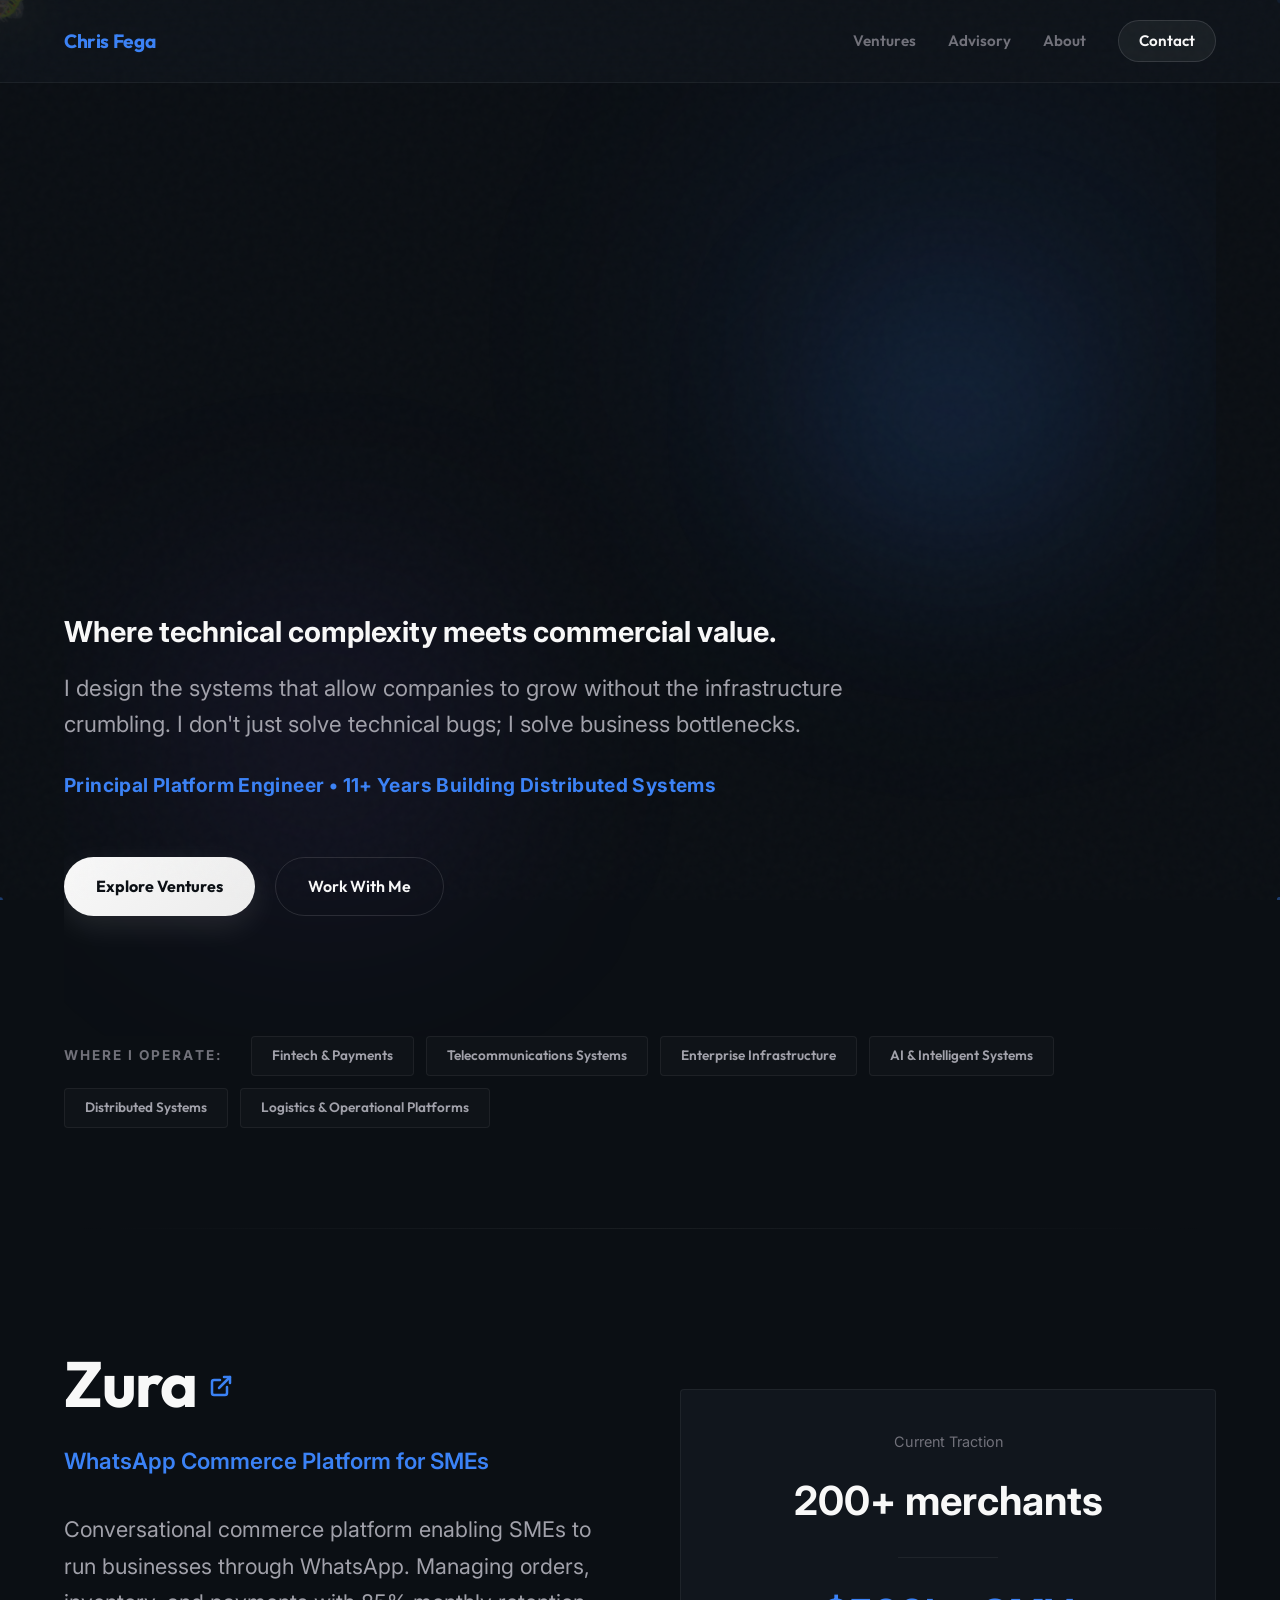
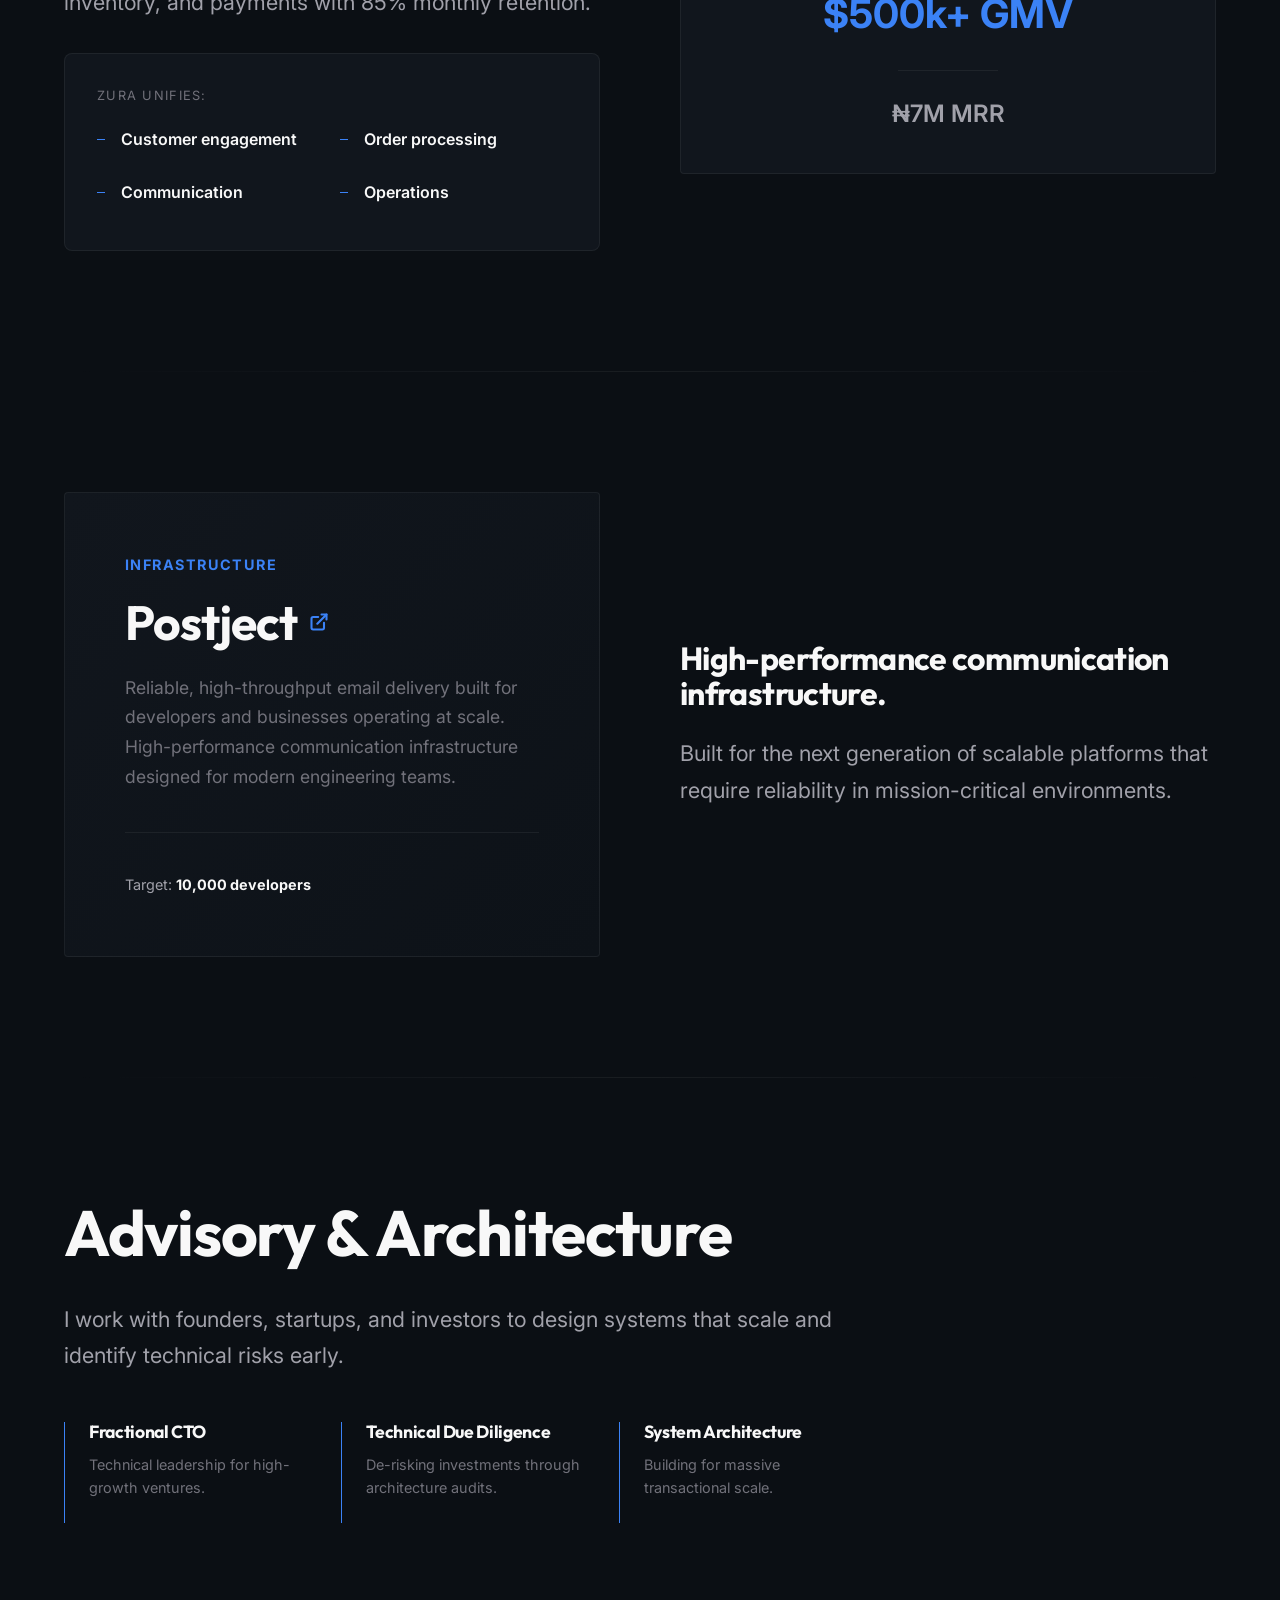
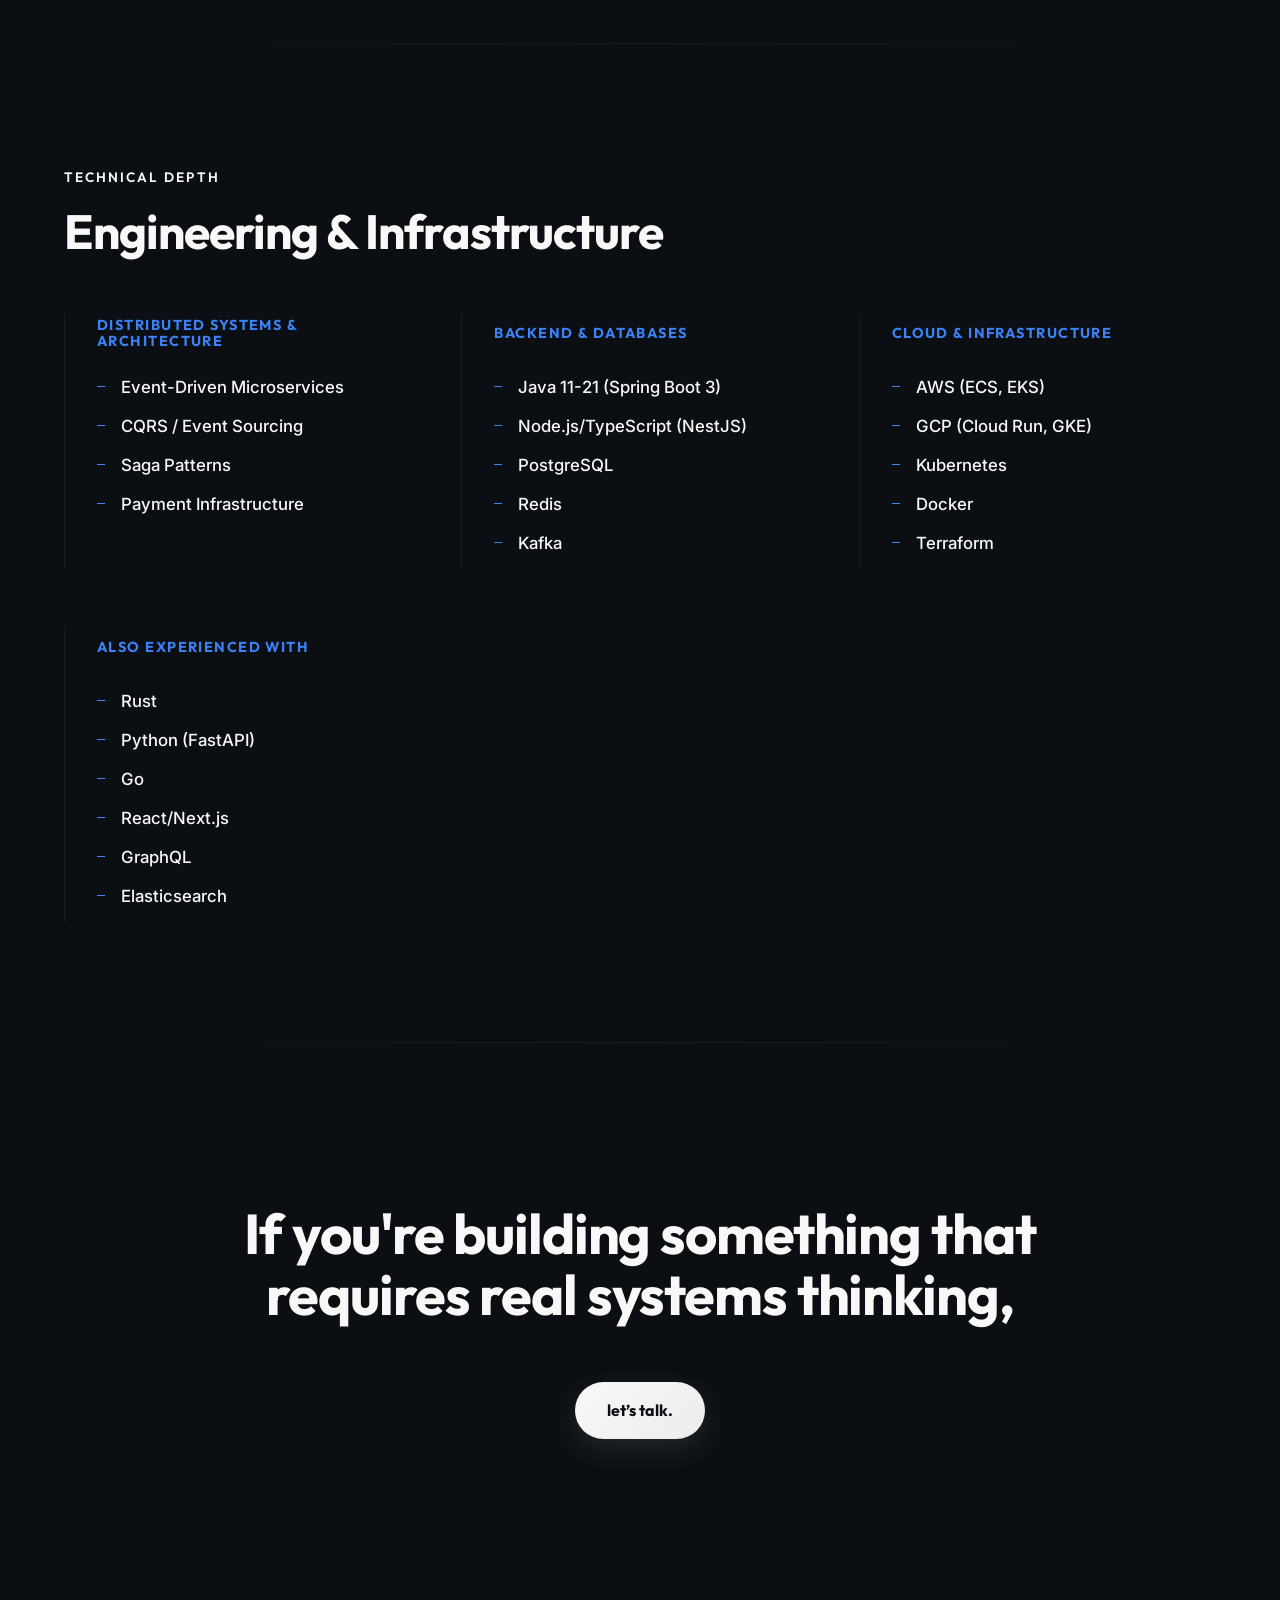
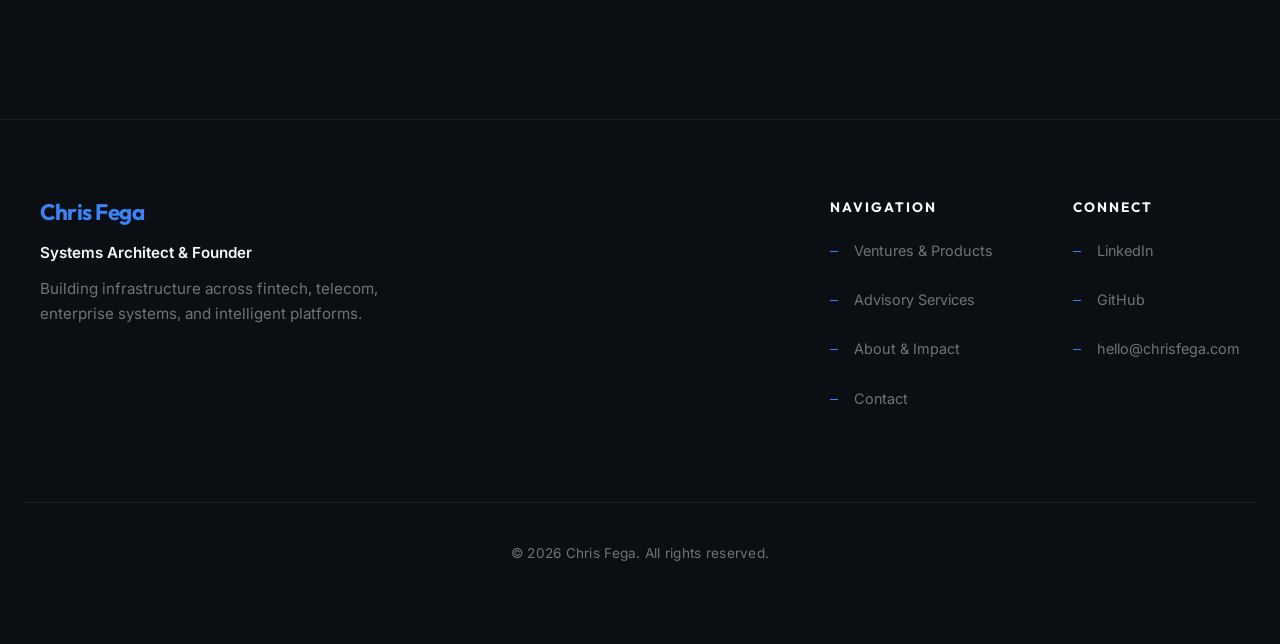
==== index.html @ 69221d84 "Deploy enhanced hero section with bug catcher game" ====
<!DOCTYPE html><html lang="en"><head><meta charSet="utf-8"/><meta name="viewport" content="width=device-width, initial-scale=1"/><link rel="stylesheet" href="/_next/static/css/d2708adcc4c21cd5.css" data-precedence="next"/><link rel="preload" as="script" fetchPriority="low" href="/_next/static/chunks/webpack-cb86a99cd2f791d1.js"/><script src="/_next/static/chunks/fd9d1056-81f448b567f73d85.js" async=""></script><script src="/_next/static/chunks/23-f1184ff09b7767e9.js" async=""></script><script src="/_next/static/chunks/main-app-bc5fa6c9e77da15d.js" async=""></script><script src="/_next/static/chunks/291-421130fd0df41503.js" async=""></script><script src="/_next/static/chunks/app/layout-6d7d0dbc442edf57.js" async=""></script><title>Christian Fega | Principal Platform Engineer &amp; Founder</title><meta name="description" content="Staff-level Software Engineer with 11+ years building distributed systems, payment infrastructure, and SaaS platforms at scale. Founder of Zura, Postject, and Drawra."/><script src="/_next/static/chunks/polyfills-78c92fac7aa8fdd8.js" noModule=""></script></head><body><div class="noise"></div><canvas style="position:fixed;top:0;left:0;width:100%;height:100%;pointer-events:none;z-index:-2;opacity:0.4"></canvas><div class="interactive-glow" style="left:-500px;top:-500px;opacity:0"></div><div style="position:fixed;left:-100px;top:-100px;transform:translate(-50%, -50%);font-size:60px;pointer-events:none;z-index:9998;filter:drop-shadow(0 4px 8px rgba(0,0,0,0.3));transition:transform 0.1s ease;user-select:none">🧺</div><div style="position:fixed;bottom:40px;left:50%;transform:translateX(-50%);background:rgba(17, 22, 29, 0.9);border:1px solid var(--border-subtle);border-radius:8px;padding:12px 24px;z-index:9999;font-family:var(--font-body);font-size:0.9rem;color:var(--text-secondary);animation:fadeInUp 1s ease, fadeOut 1s ease 8s forwards;pointer-events:none">💡 Move your mouse to catch the bugs with the basket!</div><nav style="position:fixed;top:0;width:100%;z-index:1000;background:var(--bg-glass);backdrop-filter:blur(24px);-webkit-backdrop-filter:blur(24px);border-bottom:1px solid var(--border-subtle)"><style>
        .nav-link { 
          color: var(--text-muted); 
          transition: all 0.3s ease; 
          text-decoration: none !important; 
          position: relative;
        }
        .nav-link:hover { color: var(--text-primary); }
        .nav-link.active { color: var(--accent); }
        
        /* Desktop Active Indicator */
        @media (min-width: 769px) {
          .nav-link.active::after {
            content: "";
            position: absolute;
            bottom: -24px;
            left: 50%;
            transform: translateX(-50%);
            width: 4px;
            height: 4px;
            background: var(--accent);
            border-radius: 50%;
            box-shadow: 0 0 10px var(--accent);
          }
        }

        .nav-btn { 
          background: rgba(255,255,255,0.05); 
          transition: all 0.2s; 
          text-decoration: none !important; 
          border: 1px solid var(--border-strong);
        }
        .nav-btn:hover { background: rgba(255,255,255,0.1); border-color: var(--accent); }
        .nav-btn.active { border-color: var(--accent); background: rgba(59, 130, 246, 0.1); }

        .mobile-menu-btn {
          display: none;
          background: transparent;
          border: none;
          cursor: pointer;
          padding: 8px;
          z-index: 1001;
        }

        @media (max-width: 768px) {
          .desktop-nav { display: none !important; }
          .mobile-menu-btn { display: block !important; }
        }

        .mobile-overlay {
          position: fixed;
          top: 0;
          left: 0;
          width: 100%;
          height: 100vh;
          background: var(--bg-base);
          z-index: 1000;
          display: flex;
          flex-direction: column;
          align-items: center;
          justify-content: center;
          gap: 40px;
          transition: transform 0.4s cubic-bezier(0.2, 1, 0.3, 1);
          transform: translateY(-100%);
        }

        .mobile-overlay.open {
          transform: translateY(0);
        }

        .mobile-nav-link {
          font-size: 2rem;
          font-family: var(--font-heading);
          font-weight: 700;
          color: var(--text-muted);
          text-decoration: none;
        }

        .mobile-nav-link.active {
          color: var(--accent);
        }
      </style><div style="max-width:1200px;margin:0 auto;padding:20px 24px;display:flex;justify-content:space-between;align-items:center"><a style="font-family:var(--font-heading);font-weight:700;font-size:1.2rem;letter-spacing:-0.02em;text-decoration:none;z-index:1001" href="/"><span class="text-accent">Chris Fega</span></a><div class="desktop-nav" style="display:flex;gap:32px;align-items:center;font-family:var(--font-heading);font-size:0.95rem;font-weight:600"><a class="nav-link " href="/ventures">Ventures</a><a class="nav-link " href="/advisory">Advisory</a><a class="nav-link " href="/about">About</a><a class="nav-btn " style="padding:8px 20px;border-radius:100px;text-decoration:none" href="/contact">Contact</a></div><button class="mobile-menu-btn" aria-label="Toggle Menu"><div style="width:24px;height:2px;background:var(--text-primary);margin-bottom:6px;transform:none;transition:0.3s"></div><div style="width:24px;height:2px;background:var(--text-primary);transition:0.3s;opacity:1"></div><div style="width:24px;height:2px;background:var(--text-primary);margin-top:6px;transform:none;transition:0.3s"></div></button></div><div class="mobile-overlay "><a class="mobile-nav-link " href="/ventures">Ventures</a><a class="mobile-nav-link " href="/advisory">Advisory</a><a class="mobile-nav-link " href="/about">About</a><a class="mobile-nav-link " href="/contact">Contact</a></div></nav><div style="padding-top:80px"><main><section class="section animate-in" id="hero" style="padding-top:120px;min-height:90vh;display:flex;flex-direction:column;justify-content:center;position:relative;overflow:hidden"><div class="bg-blur"></div><div class="hero-glow-orb" style="position:absolute;top:20%;right:10%;width:300px;height:300px;background:radial-gradient(circle, rgba(59, 130, 246, 0.15), transparent);filter:blur(80px);animation:float 8s ease-in-out infinite;z-index:0"></div><div class="hero-glow-orb" style="position:absolute;bottom:10%;left:5%;width:400px;height:400px;background:radial-gradient(circle, rgba(139, 92, 246, 0.1), transparent);filter:blur(100px);animation:float 10s ease-in-out infinite reverse;z-index:0"></div><div style="max-width:1100px;position:relative;z-index:1"><h1 class="delay-1 animate-in gradient-text hero-title" style="font-size:clamp(4rem, 12vw, 8rem);margin-bottom:48px;line-height:0.95;font-weight:900;letter-spacing:-0.04em">Building the technology that scales businesses.</h1><div class="delay-2 animate-in" style="margin-bottom:56px"><p style="font-size:1.8rem;font-weight:700;color:var(--text-primary);margin-bottom:20px;line-height:1.3">Where technical complexity meets commercial value.</p><p class="lead" style="font-size:1.4rem;max-width:850px;margin-bottom:28px;line-height:1.6">I design the systems that allow companies to grow without the infrastructure crumbling. I don&#x27;t just solve technical bugs; I solve business bottlenecks.</p><p class="text-accent pulse-slow" style="font-size:1.2rem;font-weight:700;letter-spacing:0.02em">Principal Platform Engineer • 11+ Years Building Distributed Systems</p></div><div class="delay-3 animate-in" style="margin-top:56px;display:flex;gap:20px;flex-wrap:wrap"><a href="/ventures" class="button-premium">Explore Ventures</a><a href="/contact" class="button-ghost">Work With Me</a></div></div></section><section class="animate-in delay-3" style="padding:0 0 100px"><div style="display:flex;flex-wrap:wrap;gap:12px;align-items:center"><span class="text-muted" style="font-size:0.85rem;font-weight:700;text-transform:uppercase;letter-spacing:0.15em;margin-right:16px">Where I operate:</span><span style="padding:8px 20px;border:1px solid var(--border-subtle);border-radius:4px;font-size:0.85rem;color:var(--text-secondary);background:rgba(255,255,255,0.02);font-family:var(--font-heading);font-weight:600">Fintech &amp; Payments</span><span style="padding:8px 20px;border:1px solid var(--border-subtle);border-radius:4px;font-size:0.85rem;color:var(--text-secondary);background:rgba(255,255,255,0.02);font-family:var(--font-heading);font-weight:600">Telecommunications Systems</span><span style="padding:8px 20px;border:1px solid var(--border-subtle);border-radius:4px;font-size:0.85rem;color:var(--text-secondary);background:rgba(255,255,255,0.02);font-family:var(--font-heading);font-weight:600">Enterprise Infrastructure</span><span style="padding:8px 20px;border:1px solid var(--border-subtle);border-radius:4px;font-size:0.85rem;color:var(--text-secondary);background:rgba(255,255,255,0.02);font-family:var(--font-heading);font-weight:600">AI &amp; Intelligent Systems</span><span style="padding:8px 20px;border:1px solid var(--border-subtle);border-radius:4px;font-size:0.85rem;color:var(--text-secondary);background:rgba(255,255,255,0.02);font-family:var(--font-heading);font-weight:600">Distributed Systems</span><span style="padding:8px 20px;border:1px solid var(--border-subtle);border-radius:4px;font-size:0.85rem;color:var(--text-secondary);background:rgba(255,255,255,0.02);font-family:var(--font-heading);font-weight:600">Logistics &amp; Operational Platforms</span></div></section><div class="section-divider"></div><section class="section animate-in" id="zura"><div class="grid columns-2" style="align-items:start;gap:80px"><div><div style="margin-bottom:24px"><a href="https://zura.africa" target="_blank" rel="noopener noreferrer" style="text-decoration:none;color:inherit;display:inline-flex;align-items:center;gap:12px"><h2 style="font-size:clamp(2.5rem, 5vw, 4rem);margin:0">Zura</h2><svg viewBox="0 0 24 24" width="24" height="24" stroke="var(--accent)" stroke-width="2.5" fill="none" stroke-linecap="round" stroke-linejoin="round" style="margin-top:4px"><path d="M18 13v6a2 2 0 0 1-2 2H5a2 2 0 0 1-2-2V8a2 2 0 0 1 2-2h6"></path><polyline points="15 3 21 3 21 9"></polyline><line x1="10" y1="14" x2="21" y2="3"></line></svg></a></div><p style="font-size:1.4rem;color:var(--accent);font-weight:600;margin-bottom:32px">WhatsApp Commerce Platform for SMEs</p><p class="lead" style="margin-bottom:32px">Conversational commerce platform enabling SMEs to run businesses through WhatsApp. Managing orders, inventory, and payments with 85% monthly retention.</p><div style="background:var(--bg-surface);border:1px solid var(--border-subtle);padding:32px;border-radius:8px"><span class="text-muted" style="font-size:0.8rem;text-transform:uppercase;letter-spacing:0.1em;display:block;margin-bottom:20px">Zura unifies:</span><ul class="list-clean" style="padding:0;display:grid;grid-template-columns:1fr 1fr;gap:16px"><li style="color:var(--text-primary);font-weight:600">Customer engagement</li><li style="color:var(--text-primary);font-weight:600">Order processing</li><li style="color:var(--text-primary);font-weight:600">Communication</li><li style="color:var(--text-primary);font-weight:600">Operations</li></ul></div></div><div class="solid-card" style="margin-top:40px;text-align:center;display:flex;flex-direction:column;justify-content:center;min-height:300px"><span class="text-muted" style="font-size:0.9rem;margin-bottom:16px">Current Traction</span><p style="font-size:2.5rem;font-weight:700;color:var(--text-primary)">200+ merchants</p><div style="height:1px;background:var(--border-subtle);margin:24px auto;width:100px"></div><p style="font-size:2.5rem;font-weight:700;color:var(--accent)">$500k+ GMV</p><div style="height:1px;background:var(--border-subtle);margin:24px auto;width:100px"></div><p style="font-size:1.5rem;font-weight:600;color:var(--text-secondary)">₦7M MRR</p></div></div></section><div class="section-divider"></div><section class="section animate-in" id="postject"><div class="grid columns-2" style="gap:80px;align-items:center"><div class="solid-card" style="padding:60px;background:linear-gradient(135deg, var(--bg-surface) 0%, #0d1218 100%)"><span class="text-accent" style="font-size:0.9rem;font-weight:700;text-transform:uppercase;letter-spacing:0.1em;display:block;margin-bottom:20px">Infrastructure</span><div style="margin-bottom:24px"><a href="https://postject.com" target="_blank" rel="noopener noreferrer" style="text-decoration:none;color:inherit;display:inline-flex;align-items:center;gap:12px"><h2 style="margin:0">Postject</h2><svg viewBox="0 0 24 24" width="20" height="20" stroke="var(--accent)" stroke-width="2.5" fill="none" stroke-linecap="round" stroke-linejoin="round"><path d="M18 13v6a2 2 0 0 1-2 2H5a2 2 0 0 1-2-2V8a2 2 0 0 1 2-2h6"></path><polyline points="15 3 21 3 21 9"></polyline><line x1="10" y1="14" x2="21" y2="3"></line></svg></a></div><p class="text-muted" style="font-size:1.1rem;line-height:1.7">Reliable, high-throughput email delivery built for developers and businesses operating at scale. High-performance communication infrastructure designed for modern engineering teams.</p><div style="margin-top:40px;padding-top:40px;border-top:1px solid var(--border-subtle)"><p style="font-size:0.9rem;color:var(--text-secondary)">Target: <span style="color:var(--text-primary);font-weight:700">10,000 developers</span></p></div></div><div><h3 style="font-size:2rem;margin-bottom:24px">High-performance communication infrastructure.</h3><p class="lead">Built for the next generation of scalable platforms that require reliability in mission-critical environments.</p></div></div></section><div class="section-divider"></div><section class="section animate-in" id="advisory"><div style="max-width:800px"><h2 style="font-size:clamp(2.5rem, 5vw, 4rem);margin-bottom:32px">Advisory &amp; Architecture</h2><p class="lead" style="margin-bottom:48px">I work with founders, startups, and investors to design systems that scale and identify technical risks early.</p><div class="grid columns-3"><div style="border-left:1px solid var(--accent);padding-left:24px;padding-bottom:24px"><h4 style="margin-bottom:12px;font-size:1.1rem">Fractional CTO</h4><p class="text-muted" style="font-size:0.9rem">Technical leadership for high-growth ventures.</p></div><div style="border-left:1px solid var(--accent);padding-left:24px;padding-bottom:24px"><h4 style="margin-bottom:12px;font-size:1.1rem">Technical Due Diligence</h4><p class="text-muted" style="font-size:0.9rem">De-risking investments through architecture audits.</p></div><div style="border-left:1px solid var(--accent);padding-left:24px"><h4 style="margin-bottom:12px;font-size:1.1rem">System Architecture</h4><p class="text-muted" style="font-size:0.9rem">Building for massive transactional scale.</p></div></div></div></section><div class="section-divider"></div><section class="section animate-in" id="stack"><span class="small-label">Technical Depth</span><h2 style="margin-bottom:56px">Engineering &amp; Infrastructure</h2><div style="display:grid;grid-template-columns:repeat(auto-fit, minmax(280px, 1fr));gap:60px 40px"><div class="animate-in delay-1" style="border-left:1px solid var(--border-subtle);padding-left:32px"><h4 style="font-size:0.9rem;color:var(--accent);text-transform:uppercase;letter-spacing:0.1em;margin-bottom:20px;min-height:40px;display:flex;align-items:center">Distributed systems &amp; architecture</h4><ul class="list-clean" style="padding:0"><li style="color:var(--text-primary);font-weight:500;font-size:1.05rem;margin-bottom:12px">Event-Driven Microservices</li><li style="color:var(--text-primary);font-weight:500;font-size:1.05rem;margin-bottom:12px">CQRS / Event Sourcing</li><li style="color:var(--text-primary);font-weight:500;font-size:1.05rem;margin-bottom:12px">Saga Patterns</li><li style="color:var(--text-primary);font-weight:500;font-size:1.05rem;margin-bottom:12px">Payment Infrastructure</li></ul></div><div class="animate-in delay-2" style="border-left:1px solid var(--border-subtle);padding-left:32px"><h4 style="font-size:0.9rem;color:var(--accent);text-transform:uppercase;letter-spacing:0.1em;margin-bottom:20px;min-height:40px;display:flex;align-items:center">Backend &amp; databases</h4><ul class="list-clean" style="padding:0"><li style="color:var(--text-primary);font-weight:500;font-size:1.05rem;margin-bottom:12px">Java 11-21 (Spring Boot 3)</li><li style="color:var(--text-primary);font-weight:500;font-size:1.05rem;margin-bottom:12px">Node.js/TypeScript (NestJS)</li><li style="color:var(--text-primary);font-weight:500;font-size:1.05rem;margin-bottom:12px">PostgreSQL</li><li style="color:var(--text-primary);font-weight:500;font-size:1.05rem;margin-bottom:12px">Redis</li><li style="color:var(--text-primary);font-weight:500;font-size:1.05rem;margin-bottom:12px">Kafka</li></ul></div><div class="animate-in delay-3" style="border-left:1px solid var(--border-subtle);padding-left:32px"><h4 style="font-size:0.9rem;color:var(--accent);text-transform:uppercase;letter-spacing:0.1em;margin-bottom:20px;min-height:40px;display:flex;align-items:center">Cloud &amp; infrastructure</h4><ul class="list-clean" style="padding:0"><li style="color:var(--text-primary);font-weight:500;font-size:1.05rem;margin-bottom:12px">AWS (ECS, EKS)</li><li style="color:var(--text-primary);font-weight:500;font-size:1.05rem;margin-bottom:12px">GCP (Cloud Run, GKE)</li><li style="color:var(--text-primary);font-weight:500;font-size:1.05rem;margin-bottom:12px">Kubernetes</li><li style="color:var(--text-primary);font-weight:500;font-size:1.05rem;margin-bottom:12px">Docker</li><li style="color:var(--text-primary);font-weight:500;font-size:1.05rem;margin-bottom:12px">Terraform</li></ul></div><div class="animate-in delay-4" style="border-left:1px solid var(--border-subtle);padding-left:32px"><h4 style="font-size:0.9rem;color:var(--accent);text-transform:uppercase;letter-spacing:0.1em;margin-bottom:20px;min-height:40px;display:flex;align-items:center">Also experienced with</h4><ul class="list-clean" style="padding:0"><li style="color:var(--text-primary);font-weight:500;font-size:1.05rem;margin-bottom:12px">Rust</li><li style="color:var(--text-primary);font-weight:500;font-size:1.05rem;margin-bottom:12px">Python (FastAPI)</li><li style="color:var(--text-primary);font-weight:500;font-size:1.05rem;margin-bottom:12px">Go</li><li style="color:var(--text-primary);font-weight:500;font-size:1.05rem;margin-bottom:12px">React/Next.js</li><li style="color:var(--text-primary);font-weight:500;font-size:1.05rem;margin-bottom:12px">GraphQL</li><li style="color:var(--text-primary);font-weight:500;font-size:1.05rem;margin-bottom:12px">Elasticsearch</li></ul></div></div></section><div class="section-divider"></div><section class="section animate-in delay-2" style="text-align:center;padding:160px 0"><h2 style="max-width:800px;margin:0 auto 32px;font-size:clamp(2rem, 5vw, 3.5rem)">If you&#x27;re building something that requires real systems thinking,</h2><div style="margin-top:56px"><a href="/contact" class="button-premium">let’s talk.</a></div></section></main></div><footer class="footer" style="margin-top:120px;padding:80px 24px;border-top:1px solid var(--border-subtle)"><div style="max-width:1200px;margin:0 auto;display:flex;flex-wrap:wrap;justify-content:space-between;gap:60px"><div style="flex:1 1 400px;text-align:left"><h3 style="font-size:1.4rem;margin-bottom:16px;font-weight:700"><span class="text-accent">Chris Fega</span></h3><p style="color:var(--text-primary);font-weight:600;font-size:0.95rem;margin-bottom:12px">Systems Architect &amp; Founder</p><p class="text-muted" style="max-width:400px;font-size:0.95rem;line-height:1.6">Building infrastructure across fintech, telecom, enterprise systems, and intelligent platforms.</p></div><div style="display:flex;gap:80px;flex-wrap:wrap;text-align:left"><div><h4 style="color:var(--text-primary);margin-bottom:24px;font-size:0.85rem;text-transform:uppercase;letter-spacing:0.15em;font-weight:700">Navigation</h4><ul class="list-clean" style="display:flex;flex-direction:column;gap:14px;padding:0"><li><a class="text-muted" style="text-decoration:none" href="/ventures">Ventures &amp; Products</a></li><li><a class="text-muted" style="text-decoration:none" href="/advisory">Advisory Services</a></li><li><a class="text-muted" style="text-decoration:none" href="/about">About &amp; Impact</a></li><li><a class="text-muted" style="text-decoration:none" href="/contact">Contact</a></li></ul></div><div><h4 style="color:var(--text-primary);margin-bottom:24px;font-size:0.85rem;text-transform:uppercase;letter-spacing:0.15em;font-weight:700">Connect</h4><ul class="list-clean" style="display:flex;flex-direction:column;gap:14px;padding:0"><li><a href="https://linkedin.com/in/christian-onokharigho" target="_blank" rel="noopener noreferrer" class="text-muted" style="text-decoration:none">LinkedIn</a></li><li><a href="https://github.com/krixfega" target="_blank" rel="noopener noreferrer" class="text-muted" style="text-decoration:none">GitHub</a></li><li><a href="mailto:hello@chrisfega.com" class="text-muted" style="text-decoration:none">hello@chrisfega.com</a></li></ul></div></div></div><div style="border-top:1px solid var(--border-subtle);margin-top:80px;padding-top:40px;text-align:center;color:var(--text-muted);font-size:0.85rem;letter-spacing:0.02em">© <!-- -->2026<!-- --> Chris Fega. All rights reserved.</div></footer><script src="/_next/static/chunks/webpack-cb86a99cd2f791d1.js" async=""></script><script>(self.__next_f=self.__next_f||[]).push([0]);self.__next_f.push([2,null])</script><script>self.__next_f.push([1,"1:HL[\"/_next/static/css/d2708adcc4c21cd5.css\",\"style\"]\n"])</script><script>self.__next_f.push([1,"2:I[5751,[],\"\"]\n4:I[5007,[\"291\",\"static/chunks/291-421130fd0df41503.js\",\"185\",\"static/chunks/app/layout-6d7d0dbc442edf57.js\"],\"default\"]\n5:I[2168,[\"291\",\"static/chunks/291-421130fd0df41503.js\",\"185\",\"static/chunks/app/layout-6d7d0dbc442edf57.js\"],\"default\"]\n6:I[3087,[\"291\",\"static/chunks/291-421130fd0df41503.js\",\"185\",\"static/chunks/app/layout-6d7d0dbc442edf57.js\"],\"default\"]\n7:I[2914,[\"291\",\"static/chunks/291-421130fd0df41503.js\",\"185\",\"static/chunks/app/layout-6d7d0dbc442edf57.js\"],\"default\"]\n8:I[9275,[],\"\"]\n9:I[1343,[],\"\"]\na:I[231,[\"291\",\"static/chunks/291-421130fd0df41503.js\",\"185\",\"static/chunks/app/layout-6d7d0dbc442edf57.js\"],\"\"]\nc:I[6130,[],\"\"]\nd:[]\n"])</script><script>self.__next_f.push([1,"0:[[[\"$\",\"link\",\"0\",{\"rel\":\"stylesheet\",\"href\":\"/_next/static/css/d2708adcc4c21cd5.css\",\"precedence\":\"next\",\"crossOrigin\":\"$undefined\"}]],[\"$\",\"$L2\",null,{\"buildId\":\"7U0_YMqsemMb58JBTm3Qr\",\"assetPrefix\":\"\",\"initialCanonicalUrl\":\"/\",\"initialTree\":[\"\",{\"children\":[\"__PAGE__\",{}]},\"$undefined\",\"$undefined\",true],\"initialSeedData\":[\"\",{\"children\":[\"__PAGE__\",{},[[\"$L3\",[\"$\",\"main\",null,{\"children\":[[\"$\",\"section\",null,{\"className\":\"section animate-in\",\"id\":\"hero\",\"style\":{\"paddingTop\":\"120px\",\"minHeight\":\"90vh\",\"display\":\"flex\",\"flexDirection\":\"column\",\"justifyContent\":\"center\",\"position\":\"relative\",\"overflow\":\"hidden\"},\"children\":[[\"$\",\"div\",null,{\"className\":\"bg-blur\"}],[\"$\",\"div\",null,{\"className\":\"hero-glow-orb\",\"style\":{\"position\":\"absolute\",\"top\":\"20%\",\"right\":\"10%\",\"width\":\"300px\",\"height\":\"300px\",\"background\":\"radial-gradient(circle, rgba(59, 130, 246, 0.15), transparent)\",\"filter\":\"blur(80px)\",\"animation\":\"float 8s ease-in-out infinite\",\"zIndex\":0}}],[\"$\",\"div\",null,{\"className\":\"hero-glow-orb\",\"style\":{\"position\":\"absolute\",\"bottom\":\"10%\",\"left\":\"5%\",\"width\":\"400px\",\"height\":\"400px\",\"background\":\"radial-gradient(circle, rgba(139, 92, 246, 0.1), transparent)\",\"filter\":\"blur(100px)\",\"animation\":\"float 10s ease-in-out infinite reverse\",\"zIndex\":0}}],[\"$\",\"div\",null,{\"style\":{\"maxWidth\":\"1100px\",\"position\":\"relative\",\"zIndex\":1},\"children\":[[\"$\",\"h1\",null,{\"className\":\"delay-1 animate-in gradient-text hero-title\",\"style\":{\"fontSize\":\"clamp(4rem, 12vw, 8rem)\",\"marginBottom\":\"48px\",\"lineHeight\":0.95,\"fontWeight\":900,\"letterSpacing\":\"-0.04em\"},\"children\":\"Building the technology that scales businesses.\"}],[\"$\",\"div\",null,{\"className\":\"delay-2 animate-in\",\"style\":{\"marginBottom\":\"56px\"},\"children\":[[\"$\",\"p\",null,{\"style\":{\"fontSize\":\"1.8rem\",\"fontWeight\":700,\"color\":\"var(--text-primary)\",\"marginBottom\":\"20px\",\"lineHeight\":1.3},\"children\":\"Where technical complexity meets commercial value.\"}],[\"$\",\"p\",null,{\"className\":\"lead\",\"style\":{\"fontSize\":\"1.4rem\",\"maxWidth\":\"850px\",\"marginBottom\":\"28px\",\"lineHeight\":1.6},\"children\":\"I design the systems that allow companies to grow without the infrastructure crumbling. I don't just solve technical bugs; I solve business bottlenecks.\"}],[\"$\",\"p\",null,{\"className\":\"text-accent pulse-slow\",\"style\":{\"fontSize\":\"1.2rem\",\"fontWeight\":700,\"letterSpacing\":\"0.02em\"},\"children\":\"Principal Platform Engineer • 11+ Years Building Distributed Systems\"}]]}],[\"$\",\"div\",null,{\"className\":\"delay-3 animate-in\",\"style\":{\"marginTop\":\"56px\",\"display\":\"flex\",\"gap\":\"20px\",\"flexWrap\":\"wrap\"},\"children\":[[\"$\",\"a\",null,{\"href\":\"/ventures\",\"className\":\"button-premium\",\"children\":\"Explore Ventures\"}],[\"$\",\"a\",null,{\"href\":\"/contact\",\"className\":\"button-ghost\",\"children\":\"Work With Me\"}]]}]]}]]}],[\"$\",\"section\",null,{\"className\":\"animate-in delay-3\",\"style\":{\"padding\":\"0 0 100px\"},\"children\":[\"$\",\"div\",null,{\"style\":{\"display\":\"flex\",\"flexWrap\":\"wrap\",\"gap\":\"12px\",\"alignItems\":\"center\"},\"children\":[[\"$\",\"span\",null,{\"className\":\"text-muted\",\"style\":{\"fontSize\":\"0.85rem\",\"fontWeight\":700,\"textTransform\":\"uppercase\",\"letterSpacing\":\"0.15em\",\"marginRight\":\"16px\"},\"children\":\"Where I operate:\"}],[[\"$\",\"span\",\"Fintech \u0026 Payments\",{\"style\":{\"padding\":\"8px 20px\",\"border\":\"1px solid var(--border-subtle)\",\"borderRadius\":\"4px\",\"fontSize\":\"0.85rem\",\"color\":\"var(--text-secondary)\",\"background\":\"rgba(255,255,255,0.02)\",\"fontFamily\":\"var(--font-heading)\",\"fontWeight\":600},\"children\":\"Fintech \u0026 Payments\"}],[\"$\",\"span\",\"Telecommunications Systems\",{\"style\":{\"padding\":\"8px 20px\",\"border\":\"1px solid var(--border-subtle)\",\"borderRadius\":\"4px\",\"fontSize\":\"0.85rem\",\"color\":\"var(--text-secondary)\",\"background\":\"rgba(255,255,255,0.02)\",\"fontFamily\":\"var(--font-heading)\",\"fontWeight\":600},\"children\":\"Telecommunications Systems\"}],[\"$\",\"span\",\"Enterprise Infrastructure\",{\"style\":{\"padding\":\"8px 20px\",\"border\":\"1px solid var(--border-subtle)\",\"borderRadius\":\"4px\",\"fontSize\":\"0.85rem\",\"color\":\"var(--text-secondary)\",\"background\":\"rgba(255,255,255,0.02)\",\"fontFamily\":\"var(--font-heading)\",\"fontWeight\":600},\"children\":\"Enterprise Infrastructure\"}],[\"$\",\"span\",\"AI \u0026 Intelligent Systems\",{\"style\":{\"padding\":\"8px 20px\",\"border\":\"1px solid var(--border-subtle)\",\"borderRadius\":\"4px\",\"fontSize\":\"0.85rem\",\"color\":\"var(--text-secondary)\",\"background\":\"rgba(255,255,255,0.02)\",\"fontFamily\":\"var(--font-heading)\",\"fontWeight\":600},\"children\":\"AI \u0026 Intelligent Systems\"}],[\"$\",\"span\",\"Distributed Systems\",{\"style\":{\"padding\":\"8px 20px\",\"border\":\"1px solid var(--border-subtle)\",\"borderRadius\":\"4px\",\"fontSize\":\"0.85rem\",\"color\":\"var(--text-secondary)\",\"background\":\"rgba(255,255,255,0.02)\",\"fontFamily\":\"var(--font-heading)\",\"fontWeight\":600},\"children\":\"Distributed Systems\"}],[\"$\",\"span\",\"Logistics \u0026 Operational Platforms\",{\"style\":{\"padding\":\"8px 20px\",\"border\":\"1px solid var(--border-subtle)\",\"borderRadius\":\"4px\",\"fontSize\":\"0.85rem\",\"color\":\"var(--text-secondary)\",\"background\":\"rgba(255,255,255,0.02)\",\"fontFamily\":\"var(--font-heading)\",\"fontWeight\":600},\"children\":\"Logistics \u0026 Operational Platforms\"}]]]}]}],[\"$\",\"div\",null,{\"className\":\"section-divider\"}],[\"$\",\"section\",null,{\"className\":\"section animate-in\",\"id\":\"zura\",\"children\":[\"$\",\"div\",null,{\"className\":\"grid columns-2\",\"style\":{\"alignItems\":\"start\",\"gap\":\"80px\"},\"children\":[[\"$\",\"div\",null,{\"children\":[[\"$\",\"div\",null,{\"style\":{\"marginBottom\":\"24px\"},\"children\":[\"$\",\"a\",null,{\"href\":\"https://zura.africa\",\"target\":\"_blank\",\"rel\":\"noopener noreferrer\",\"style\":{\"textDecoration\":\"none\",\"color\":\"inherit\",\"display\":\"inline-flex\",\"alignItems\":\"center\",\"gap\":\"12px\"},\"children\":[[\"$\",\"h2\",null,{\"style\":{\"fontSize\":\"clamp(2.5rem, 5vw, 4rem)\",\"margin\":0},\"children\":\"Zura\"}],[\"$\",\"svg\",null,{\"viewBox\":\"0 0 24 24\",\"width\":\"24\",\"height\":\"24\",\"stroke\":\"var(--accent)\",\"strokeWidth\":\"2.5\",\"fill\":\"none\",\"strokeLinecap\":\"round\",\"strokeLinejoin\":\"round\",\"style\":{\"marginTop\":\"4px\"},\"children\":[[\"$\",\"path\",null,{\"d\":\"M18 13v6a2 2 0 0 1-2 2H5a2 2 0 0 1-2-2V8a2 2 0 0 1 2-2h6\"}],[\"$\",\"polyline\",null,{\"points\":\"15 3 21 3 21 9\"}],[\"$\",\"line\",null,{\"x1\":\"10\",\"y1\":\"14\",\"x2\":\"21\",\"y2\":\"3\"}]]}]]}]}],[\"$\",\"p\",null,{\"style\":{\"fontSize\":\"1.4rem\",\"color\":\"var(--accent)\",\"fontWeight\":600,\"marginBottom\":\"32px\"},\"children\":\"WhatsApp Commerce Platform for SMEs\"}],[\"$\",\"p\",null,{\"className\":\"lead\",\"style\":{\"marginBottom\":\"32px\"},\"children\":\"Conversational commerce platform enabling SMEs to run businesses through WhatsApp. Managing orders, inventory, and payments with 85% monthly retention.\"}],[\"$\",\"div\",null,{\"style\":{\"background\":\"var(--bg-surface)\",\"border\":\"1px solid var(--border-subtle)\",\"padding\":\"32px\",\"borderRadius\":\"8px\"},\"children\":[[\"$\",\"span\",null,{\"className\":\"text-muted\",\"style\":{\"fontSize\":\"0.8rem\",\"textTransform\":\"uppercase\",\"letterSpacing\":\"0.1em\",\"display\":\"block\",\"marginBottom\":\"20px\"},\"children\":\"Zura unifies:\"}],[\"$\",\"ul\",null,{\"className\":\"list-clean\",\"style\":{\"padding\":0,\"display\":\"grid\",\"gridTemplateColumns\":\"1fr 1fr\",\"gap\":\"16px\"},\"children\":[[\"$\",\"li\",null,{\"style\":{\"color\":\"var(--text-primary)\",\"fontWeight\":600},\"children\":\"Customer engagement\"}],[\"$\",\"li\",null,{\"style\":{\"color\":\"var(--text-primary)\",\"fontWeight\":600},\"children\":\"Order processing\"}],[\"$\",\"li\",null,{\"style\":{\"color\":\"var(--text-primary)\",\"fontWeight\":600},\"children\":\"Communication\"}],[\"$\",\"li\",null,{\"style\":{\"color\":\"var(--text-primary)\",\"fontWeight\":600},\"children\":\"Operations\"}]]}]]}]]}],[\"$\",\"div\",null,{\"className\":\"solid-card\",\"style\":{\"marginTop\":\"40px\",\"textAlign\":\"center\",\"display\":\"flex\",\"flexDirection\":\"column\",\"justifyContent\":\"center\",\"minHeight\":\"300px\"},\"children\":[[\"$\",\"span\",null,{\"className\":\"text-muted\",\"style\":{\"fontSize\":\"0.9rem\",\"marginBottom\":\"16px\"},\"children\":\"Current Traction\"}],[\"$\",\"p\",null,{\"style\":{\"fontSize\":\"2.5rem\",\"fontWeight\":700,\"color\":\"var(--text-primary)\"},\"children\":\"200+ merchants\"}],[\"$\",\"div\",null,{\"style\":{\"height\":\"1px\",\"background\":\"var(--border-subtle)\",\"margin\":\"24px auto\",\"width\":\"100px\"}}],[\"$\",\"p\",null,{\"style\":{\"fontSize\":\"2.5rem\",\"fontWeight\":700,\"color\":\"var(--accent)\"},\"children\":\"$$500k+ GMV\"}],[\"$\",\"div\",null,{\"style\":{\"height\":\"1px\",\"background\":\"var(--border-subtle)\",\"margin\":\"24px auto\",\"width\":\"100px\"}}],[\"$\",\"p\",null,{\"style\":{\"fontSize\":\"1.5rem\",\"fontWeight\":600,\"color\":\"var(--text-secondary)\"},\"children\":\"₦7M MRR\"}]]}]]}]}],[\"$\",\"div\",null,{\"className\":\"section-divider\"}],[\"$\",\"section\",null,{\"className\":\"section animate-in\",\"id\":\"postject\",\"children\":[\"$\",\"div\",null,{\"className\":\"grid columns-2\",\"style\":{\"gap\":\"80px\",\"alignItems\":\"center\"},\"children\":[[\"$\",\"div\",null,{\"className\":\"solid-card\",\"style\":{\"padding\":\"60px\",\"background\":\"linear-gradient(135deg, var(--bg-surface) 0%, #0d1218 100%)\"},\"children\":[[\"$\",\"span\",null,{\"className\":\"text-accent\",\"style\":{\"fontSize\":\"0.9rem\",\"fontWeight\":700,\"textTransform\":\"uppercase\",\"letterSpacing\":\"0.1em\",\"display\":\"block\",\"marginBottom\":\"20px\"},\"children\":\"Infrastructure\"}],[\"$\",\"div\",null,{\"style\":{\"marginBottom\":\"24px\"},\"children\":[\"$\",\"a\",null,{\"href\":\"https://postject.com\",\"target\":\"_blank\",\"rel\":\"noopener noreferrer\",\"style\":{\"textDecoration\":\"none\",\"color\":\"inherit\",\"display\":\"inline-flex\",\"alignItems\":\"center\",\"gap\":\"12px\"},\"children\":[[\"$\",\"h2\",null,{\"style\":{\"margin\":0},\"children\":\"Postject\"}],[\"$\",\"svg\",null,{\"viewBox\":\"0 0 24 24\",\"width\":\"20\",\"height\":\"20\",\"stroke\":\"var(--accent)\",\"strokeWidth\":\"2.5\",\"fill\":\"none\",\"strokeLinecap\":\"round\",\"strokeLinejoin\":\"round\",\"children\":[[\"$\",\"path\",null,{\"d\":\"M18 13v6a2 2 0 0 1-2 2H5a2 2 0 0 1-2-2V8a2 2 0 0 1 2-2h6\"}],[\"$\",\"polyline\",null,{\"points\":\"15 3 21 3 21 9\"}],[\"$\",\"line\",null,{\"x1\":\"10\",\"y1\":\"14\",\"x2\":\"21\",\"y2\":\"3\"}]]}]]}]}],[\"$\",\"p\",null,{\"className\":\"text-muted\",\"style\":{\"fontSize\":\"1.1rem\",\"lineHeight\":1.7},\"children\":\"Reliable, high-throughput email delivery built for developers and businesses operating at scale. High-performance communication infrastructure designed for modern engineering teams.\"}],[\"$\",\"div\",null,{\"style\":{\"marginTop\":\"40px\",\"paddingTop\":\"40px\",\"borderTop\":\"1px solid var(--border-subtle)\"},\"children\":[\"$\",\"p\",null,{\"style\":{\"fontSize\":\"0.9rem\",\"color\":\"var(--text-secondary)\"},\"children\":[\"Target: \",[\"$\",\"span\",null,{\"style\":{\"color\":\"var(--text-primary)\",\"fontWeight\":700},\"children\":\"10,000 developers\"}]]}]}]]}],[\"$\",\"div\",null,{\"children\":[[\"$\",\"h3\",null,{\"style\":{\"fontSize\":\"2rem\",\"marginBottom\":\"24px\"},\"children\":\"High-performance communication infrastructure.\"}],[\"$\",\"p\",null,{\"className\":\"lead\",\"children\":\"Built for the next generation of scalable platforms that require reliability in mission-critical environments.\"}]]}]]}]}],[\"$\",\"div\",null,{\"className\":\"section-divider\"}],[\"$\",\"section\",null,{\"className\":\"section animate-in\",\"id\":\"advisory\",\"children\":[\"$\",\"div\",null,{\"style\":{\"maxWidth\":\"800px\"},\"children\":[[\"$\",\"h2\",null,{\"style\":{\"fontSize\":\"clamp(2.5rem, 5vw, 4rem)\",\"marginBottom\":\"32px\"},\"children\":\"Advisory \u0026 Architecture\"}],[\"$\",\"p\",null,{\"className\":\"lead\",\"style\":{\"marginBottom\":\"48px\"},\"children\":\"I work with founders, startups, and investors to design systems that scale and identify technical risks early.\"}],[\"$\",\"div\",null,{\"className\":\"grid columns-3\",\"children\":[[\"$\",\"div\",null,{\"style\":{\"borderLeft\":\"1px solid var(--accent)\",\"paddingLeft\":\"24px\",\"paddingBottom\":\"24px\"},\"children\":[[\"$\",\"h4\",null,{\"style\":{\"marginBottom\":\"12px\",\"fontSize\":\"1.1rem\"},\"children\":\"Fractional CTO\"}],[\"$\",\"p\",null,{\"className\":\"text-muted\",\"style\":{\"fontSize\":\"0.9rem\"},\"children\":\"Technical leadership for high-growth ventures.\"}]]}],[\"$\",\"div\",null,{\"style\":{\"borderLeft\":\"1px solid var(--accent)\",\"paddingLeft\":\"24px\",\"paddingBottom\":\"24px\"},\"children\":[[\"$\",\"h4\",null,{\"style\":{\"marginBottom\":\"12px\",\"fontSize\":\"1.1rem\"},\"children\":\"Technical Due Diligence\"}],[\"$\",\"p\",null,{\"className\":\"text-muted\",\"style\":{\"fontSize\":\"0.9rem\"},\"children\":\"De-risking investments through architecture audits.\"}]]}],[\"$\",\"div\",null,{\"style\":{\"borderLeft\":\"1px solid var(--accent)\",\"paddingLeft\":\"24px\"},\"children\":[[\"$\",\"h4\",null,{\"style\":{\"marginBottom\":\"12px\",\"fontSize\":\"1.1rem\"},\"children\":\"System Architecture\"}],[\"$\",\"p\",null,{\"className\":\"text-muted\",\"style\":{\"fontSize\":\"0.9rem\"},\"children\":\"Building for massive transactional scale.\"}]]}]]}]]}]}],[\"$\",\"div\",null,{\"className\":\"section-divider\"}],[\"$\",\"section\",null,{\"className\":\"section animate-in\",\"id\":\"stack\",\"children\":[[\"$\",\"span\",null,{\"className\":\"small-label\",\"children\":\"Technical Depth\"}],[\"$\",\"h2\",null,{\"style\":{\"marginBottom\":\"56px\"},\"children\":\"Engineering \u0026 Infrastructure\"}],[\"$\",\"div\",null,{\"style\":{\"display\":\"grid\",\"gridTemplateColumns\":\"repeat(auto-fit, minmax(280px, 1fr))\",\"gap\":\"60px 40px\"},\"children\":[[\"$\",\"div\",\"Distributed systems \u0026 architecture\",{\"className\":\"animate-in delay-1\",\"style\":{\"borderLeft\":\"1px solid var(--border-subtle)\",\"paddingLeft\":\"32px\"},\"children\":[[\"$\",\"h4\",null,{\"style\":{\"fontSize\":\"0.9rem\",\"color\":\"var(--accent)\",\"textTransform\":\"uppercase\",\"letterSpacing\":\"0.1em\",\"marginBottom\":\"20px\",\"minHeight\":\"40px\",\"display\":\"flex\",\"alignItems\":\"center\"},\"children\":\"Distributed systems \u0026 architecture\"}],[\"$\",\"ul\",null,{\"className\":\"list-clean\",\"style\":{\"padding\":0},\"children\":[[\"$\",\"li\",\"Event-Driven Microservices\",{\"style\":{\"color\":\"var(--text-primary)\",\"fontWeight\":500,\"fontSize\":\"1.05rem\",\"marginBottom\":\"12px\"},\"children\":\"Event-Driven Microservices\"}],[\"$\",\"li\",\"CQRS / Event Sourcing\",{\"style\":{\"color\":\"var(--text-primary)\",\"fontWeight\":500,\"fontSize\":\"1.05rem\",\"marginBottom\":\"12px\"},\"children\":\"CQRS / Event Sourcing\"}],[\"$\",\"li\",\"Saga Patterns\",{\"style\":{\"color\":\"var(--text-primary)\",\"fontWeight\":500,\"fontSize\":\"1.05rem\",\"marginBottom\":\"12px\"},\"children\":\"Saga Patterns\"}],[\"$\",\"li\",\"Payment Infrastructure\",{\"style\":{\"color\":\"var(--text-primary)\",\"fontWeight\":500,\"fontSize\":\"1.05rem\",\"marginBottom\":\"12px\"},\"children\":\"Payment Infrastructure\"}]]}]]}],[\"$\",\"div\",\"Backend \u0026 databases\",{\"className\":\"animate-in delay-2\",\"style\":{\"borderLeft\":\"1px solid var(--border-subtle)\",\"paddingLeft\":\"32px\"},\"children\":[[\"$\",\"h4\",null,{\"style\":{\"fontSize\":\"0.9rem\",\"color\":\"var(--accent)\",\"textTransform\":\"uppercase\",\"letterSpacing\":\"0.1em\",\"marginBottom\":\"20px\",\"minHeight\":\"40px\",\"display\":\"flex\",\"alignItems\":\"center\"},\"children\":\"Backend \u0026 databases\"}],[\"$\",\"ul\",null,{\"className\":\"list-clean\",\"style\":{\"padding\":0},\"children\":[[\"$\",\"li\",\"Java 11-21 (Spring Boot 3)\",{\"style\":{\"color\":\"var(--text-primary)\",\"fontWeight\":500,\"fontSize\":\"1.05rem\",\"marginBottom\":\"12px\"},\"children\":\"Java 11-21 (Spring Boot 3)\"}],[\"$\",\"li\",\"Node.js/TypeScript (NestJS)\",{\"style\":{\"color\":\"var(--text-primary)\",\"fontWeight\":500,\"fontSize\":\"1.05rem\",\"marginBottom\":\"12px\"},\"children\":\"Node.js/TypeScript (NestJS)\"}],[\"$\",\"li\",\"PostgreSQL\",{\"style\":{\"color\":\"var(--text-primary)\",\"fontWeight\":500,\"fontSize\":\"1.05rem\",\"marginBottom\":\"12px\"},\"children\":\"PostgreSQL\"}],[\"$\",\"li\",\"Redis\",{\"style\":{\"color\":\"var(--text-primary)\",\"fontWeight\":500,\"fontSize\":\"1.05rem\",\"marginBottom\":\"12px\"},\"children\":\"Redis\"}],[\"$\",\"li\",\"Kafka\",{\"style\":{\"color\":\"var(--text-primary)\",\"fontWeight\":500,\"fontSize\":\"1.05rem\",\"marginBottom\":\"12px\"},\"children\":\"Kafka\"}]]}]]}],[\"$\",\"div\",\"Cloud \u0026 infrastructure\",{\"className\":\"animate-in delay-3\",\"style\":{\"borderLeft\":\"1px solid var(--border-subtle)\",\"paddingLeft\":\"32px\"},\"children\":[[\"$\",\"h4\",null,{\"style\":{\"fontSize\":\"0.9rem\",\"color\":\"var(--accent)\",\"textTransform\":\"uppercase\",\"letterSpacing\":\"0.1em\",\"marginBottom\":\"20px\",\"minHeight\":\"40px\",\"display\":\"flex\",\"alignItems\":\"center\"},\"children\":\"Cloud \u0026 infrastructure\"}],[\"$\",\"ul\",null,{\"className\":\"list-clean\",\"style\":{\"padding\":0},\"children\":[[\"$\",\"li\",\"AWS (ECS, EKS)\",{\"style\":{\"color\":\"var(--text-primary)\",\"fontWeight\":500,\"fontSize\":\"1.05rem\",\"marginBottom\":\"12px\"},\"children\":\"AWS (ECS, EKS)\"}],[\"$\",\"li\",\"GCP (Cloud Run, GKE)\",{\"style\":{\"color\":\"var(--text-primary)\",\"fontWeight\":500,\"fontSize\":\"1.05rem\",\"marginBottom\":\"12px\"},\"children\":\"GCP (Cloud Run, GKE)\"}],[\"$\",\"li\",\"Kubernetes\",{\"style\":{\"color\":\"var(--text-primary)\",\"fontWeight\":500,\"fontSize\":\"1.05rem\",\"marginBottom\":\"12px\"},\"children\":\"Kubernetes\"}],[\"$\",\"li\",\"Docker\",{\"style\":{\"color\":\"var(--text-primary)\",\"fontWeight\":500,\"fontSize\":\"1.05rem\",\"marginBottom\":\"12px\"},\"children\":\"Docker\"}],[\"$\",\"li\",\"Terraform\",{\"style\":{\"color\":\"var(--text-primary)\",\"fontWeight\":500,\"fontSize\":\"1.05rem\",\"marginBottom\":\"12px\"},\"children\":\"Terraform\"}]]}]]}],[\"$\",\"div\",\"Also experienced with\",{\"className\":\"animate-in delay-4\",\"style\":{\"borderLeft\":\"1px solid var(--border-subtle)\",\"paddingLeft\":\"32px\"},\"children\":[[\"$\",\"h4\",null,{\"style\":{\"fontSize\":\"0.9rem\",\"color\":\"var(--accent)\",\"textTransform\":\"uppercase\",\"letterSpacing\":\"0.1em\",\"marginBottom\":\"20px\",\"minHeight\":\"40px\",\"display\":\"flex\",\"alignItems\":\"center\"},\"children\":\"Also experienced with\"}],[\"$\",\"ul\",null,{\"className\":\"list-clean\",\"style\":{\"padding\":0},\"children\":[[\"$\",\"li\",\"Rust\",{\"style\":{\"color\":\"var(--text-primary)\",\"fontWeight\":500,\"fontSize\":\"1.05rem\",\"marginBottom\":\"12px\"},\"children\":\"Rust\"}],[\"$\",\"li\",\"Python (FastAPI)\",{\"style\":{\"color\":\"var(--text-primary)\",\"fontWeight\":500,\"fontSize\":\"1.05rem\",\"marginBottom\":\"12px\"},\"children\":\"Python (FastAPI)\"}],[\"$\",\"li\",\"Go\",{\"style\":{\"color\":\"var(--text-primary)\",\"fontWeight\":500,\"fontSize\":\"1.05rem\",\"marginBottom\":\"12px\"},\"children\":\"Go\"}],[\"$\",\"li\",\"React/Next.js\",{\"style\":{\"color\":\"var(--text-primary)\",\"fontWeight\":500,\"fontSize\":\"1.05rem\",\"marginBottom\":\"12px\"},\"children\":\"React/Next.js\"}],[\"$\",\"li\",\"GraphQL\",{\"style\":{\"color\":\"var(--text-primary)\",\"fontWeight\":500,\"fontSize\":\"1.05rem\",\"marginBottom\":\"12px\"},\"children\":\"GraphQL\"}],[\"$\",\"li\",\"Elasticsearch\",{\"style\":{\"color\":\"var(--text-primary)\",\"fontWeight\":500,\"fontSize\":\"1.05rem\",\"marginBottom\":\"12px\"},\"children\":\"Elasticsearch\"}]]}]]}]]}]]}],[\"$\",\"div\",null,{\"className\":\"section-divider\"}],[\"$\",\"section\",null,{\"className\":\"section animate-in delay-2\",\"style\":{\"textAlign\":\"center\",\"padding\":\"160px 0\"},\"children\":[[\"$\",\"h2\",null,{\"style\":{\"maxWidth\":\"800px\",\"margin\":\"0 auto 32px\",\"fontSize\":\"clamp(2rem, 5vw, 3.5rem)\"},\"children\":\"If you're building something that requires real systems thinking,\"}],[\"$\",\"div\",null,{\"style\":{\"marginTop\":\"56px\"},\"children\":[\"$\",\"a\",null,{\"href\":\"/contact\",\"className\":\"button-premium\",\"children\":\"let’s talk.\"}]}]]}]]}]],null],null]},[[\"$\",\"html\",null,{\"lang\":\"en\",\"children\":[\"$\",\"body\",null,{\"children\":[[\"$\",\"div\",null,{\"className\":\"noise\"}],[\"$\",\"$L4\",null,{}],[\"$\",\"$L5\",null,{}],[\"$\",\"$L6\",null,{}],[\"$\",\"$L7\",null,{}],[\"$\",\"div\",null,{\"style\":{\"paddingTop\":\"80px\"},\"children\":[\"$\",\"$L8\",null,{\"parallelRouterKey\":\"children\",\"segmentPath\":[\"children\"],\"error\":\"$undefined\",\"errorStyles\":\"$undefined\",\"errorScripts\":\"$undefined\",\"template\":[\"$\",\"$L9\",null,{}],\"templateStyles\":\"$undefined\",\"templateScripts\":\"$undefined\",\"notFound\":[[\"$\",\"title\",null,{\"children\":\"404: This page could not be found.\"}],[\"$\",\"div\",null,{\"style\":{\"fontFamily\":\"system-ui,\\\"Segoe UI\\\",Roboto,Helvetica,Arial,sans-serif,\\\"Apple Color Emoji\\\",\\\"Segoe UI Emoji\\\"\",\"height\":\"100vh\",\"textAlign\":\"center\",\"display\":\"flex\",\"flexDirection\":\"column\",\"alignItems\":\"center\",\"justifyContent\":\"center\"},\"children\":[\"$\",\"div\",null,{\"children\":[[\"$\",\"style\",null,{\"dangerouslySetInnerHTML\":{\"__html\":\"body{color:#000;background:#fff;margin:0}.next-error-h1{border-right:1px solid rgba(0,0,0,.3)}@media (prefers-color-scheme:dark){body{color:#fff;background:#000}.next-error-h1{border-right:1px solid rgba(255,255,255,.3)}}\"}}],[\"$\",\"h1\",null,{\"className\":\"next-error-h1\",\"style\":{\"display\":\"inline-block\",\"margin\":\"0 20px 0 0\",\"padding\":\"0 23px 0 0\",\"fontSize\":24,\"fontWeight\":500,\"verticalAlign\":\"top\",\"lineHeight\":\"49px\"},\"children\":\"404\"}],[\"$\",\"div\",null,{\"style\":{\"display\":\"inline-block\"},\"children\":[\"$\",\"h2\",null,{\"style\":{\"fontSize\":14,\"fontWeight\":400,\"lineHeight\":\"49px\",\"margin\":0},\"children\":\"This page could not be found.\"}]}]]}]}]],\"notFoundStyles\":[],\"styles\":null}]}],[\"$\",\"footer\",null,{\"className\":\"footer\",\"style\":{\"marginTop\":\"120px\",\"padding\":\"80px 24px\",\"borderTop\":\"1px solid var(--border-subtle)\"},\"children\":[[\"$\",\"div\",null,{\"style\":{\"maxWidth\":\"1200px\",\"margin\":\"0 auto\",\"display\":\"flex\",\"flexWrap\":\"wrap\",\"justifyContent\":\"space-between\",\"gap\":\"60px\"},\"children\":[[\"$\",\"div\",null,{\"style\":{\"flex\":\"1 1 400px\",\"textAlign\":\"left\"},\"children\":[[\"$\",\"h3\",null,{\"style\":{\"fontSize\":\"1.4rem\",\"marginBottom\":\"16px\",\"fontWeight\":700},\"children\":[\"$\",\"span\",null,{\"className\":\"text-accent\",\"children\":\"Chris Fega\"}]}],[\"$\",\"p\",null,{\"style\":{\"color\":\"var(--text-primary)\",\"fontWeight\":600,\"fontSize\":\"0.95rem\",\"marginBottom\":\"12px\"},\"children\":\"Systems Architect \u0026 Founder\"}],[\"$\",\"p\",null,{\"className\":\"text-muted\",\"style\":{\"maxWidth\":\"400px\",\"fontSize\":\"0.95rem\",\"lineHeight\":1.6},\"children\":\"Building infrastructure across fintech, telecom, enterprise systems, and intelligent platforms.\"}]]}],[\"$\",\"div\",null,{\"style\":{\"display\":\"flex\",\"gap\":\"80px\",\"flexWrap\":\"wrap\",\"textAlign\":\"left\"},\"children\":[[\"$\",\"div\",null,{\"children\":[[\"$\",\"h4\",null,{\"style\":{\"color\":\"var(--text-primary)\",\"marginBottom\":\"24px\",\"fontSize\":\"0.85rem\",\"textTransform\":\"uppercase\",\"letterSpacing\":\"0.15em\",\"fontWeight\":700},\"children\":\"Navigation\"}],[\"$\",\"ul\",null,{\"className\":\"list-clean\",\"style\":{\"display\":\"flex\",\"flexDirection\":\"column\",\"gap\":\"14px\",\"padding\":0},\"children\":[[\"$\",\"li\",null,{\"children\":[\"$\",\"$La\",null,{\"href\":\"/ventures\",\"className\":\"text-muted\",\"style\":{\"textDecoration\":\"none\"},\"children\":\"Ventures \u0026 Products\"}]}],[\"$\",\"li\",null,{\"children\":[\"$\",\"$La\",null,{\"href\":\"/advisory\",\"className\":\"text-muted\",\"style\":{\"textDecoration\":\"none\"},\"children\":\"Advisory Services\"}]}],[\"$\",\"li\",null,{\"children\":[\"$\",\"$La\",null,{\"href\":\"/about\",\"className\":\"text-muted\",\"style\":{\"textDecoration\":\"none\"},\"children\":\"About \u0026 Impact\"}]}],[\"$\",\"li\",null,{\"children\":[\"$\",\"$La\",null,{\"href\":\"/contact\",\"className\":\"text-muted\",\"style\":{\"textDecoration\":\"none\"},\"children\":\"Contact\"}]}]]}]]}],[\"$\",\"div\",null,{\"children\":[[\"$\",\"h4\",null,{\"style\":{\"color\":\"var(--text-primary)\",\"marginBottom\":\"24px\",\"fontSize\":\"0.85rem\",\"textTransform\":\"uppercase\",\"letterSpacing\":\"0.15em\",\"fontWeight\":700},\"children\":\"Connect\"}],[\"$\",\"ul\",null,{\"className\":\"list-clean\",\"style\":{\"display\":\"flex\",\"flexDirection\":\"column\",\"gap\":\"14px\",\"padding\":0},\"children\":[[\"$\",\"li\",null,{\"children\":[\"$\",\"a\",null,{\"href\":\"https://linkedin.com/in/christian-onokharigho\",\"target\":\"_blank\",\"rel\":\"noopener noreferrer\",\"className\":\"text-muted\",\"style\":{\"textDecoration\":\"none\"},\"children\":\"LinkedIn\"}]}],[\"$\",\"li\",null,{\"children\":[\"$\",\"a\",null,{\"href\":\"https://github.com/krixfega\",\"target\":\"_blank\",\"rel\":\"noopener noreferrer\",\"className\":\"text-muted\",\"style\":{\"textDecoration\":\"none\"},\"children\":\"GitHub\"}]}],[\"$\",\"li\",null,{\"children\":[\"$\",\"a\",null,{\"href\":\"mailto:hello@chrisfega.com\",\"className\":\"text-muted\",\"style\":{\"textDecoration\":\"none\"},\"children\":\"hello@chrisfega.com\"}]}]]}]]}]]}]]}],[\"$\",\"div\",null,{\"style\":{\"borderTop\":\"1px solid var(--border-subtle)\",\"marginTop\":\"80px\",\"paddingTop\":\"40px\",\"textAlign\":\"center\",\"color\":\"var(--text-muted)\",\"fontSize\":\"0.85rem\",\"letterSpacing\":\"0.02em\"},\"children\":[\"© \",2026,\" Chris Fega. All rights reserved.\"]}]]}]]}]}],null],null],\"couldBeIntercepted\":false,\"initialHead\":[null,\"$Lb\"],\"globalErrorComponent\":\"$c\",\"missingSlots\":\"$Wd\"}]]\n"])</script><script>self.__next_f.push([1,"b:[[\"$\",\"meta\",\"0\",{\"name\":\"viewport\",\"content\":\"width=device-width, initial-scale=1\"}],[\"$\",\"meta\",\"1\",{\"charSet\":\"utf-8\"}],[\"$\",\"title\",\"2\",{\"children\":\"Christian Fega | Principal Platform Engineer \u0026 Founder\"}],[\"$\",\"meta\",\"3\",{\"name\":\"description\",\"content\":\"Staff-level Software Engineer with 11+ years building distributed systems, payment infrastructure, and SaaS platforms at scale. Founder of Zura, Postject, and Drawra.\"}]]\n3:null\n"])</script></body></html>
---- _next/static/css/d2708adcc4c21cd5.css ----
@import url("https://fonts.googleapis.com/css2?family=Inter:wght@400;500;600&family=Outfit:wght@400;600;700&display=swap");:root{--bg-base:#0b0f14;--bg-surface:#11161d;--bg-glass:rgba(17,22,29,.7);--text-primary:#f8f8f8;--text-secondary:#a1a1aa;--text-muted:#71717a;--accent:#3b82f6;--accent-muted:rgba(59,130,246,.1);--border-subtle:hsla(0,0%,100%,.06);--border-strong:hsla(0,0%,100%,.12);--font-heading:"Outfit",sans-serif;--font-body:"Inter",sans-serif;--transition-smooth:all 0.4s cubic-bezier(0.2,1,0.3,1)}*{box-sizing:border-box;margin:0;padding:0}html{scroll-behavior:smooth;-webkit-font-smoothing:antialiased}body{background-color:var(--bg-base);color:var(--text-primary);font-family:var(--font-body);line-height:1.6;overflow-x:hidden}main{max-width:1200px;margin:0 auto;padding:0 24px}.section{padding:120px 0;position:relative}.section-divider{height:1px;background:linear-gradient(90deg,transparent,var(--border-subtle),transparent)}h1,h2,h3,h4{font-family:var(--font-heading);font-weight:700;letter-spacing:-.02em;line-height:1.1}h1{font-size:clamp(2.5rem,8vw,5.5rem);margin-bottom:24px}h2{font-size:clamp(1.8rem,5vw,3rem);margin-bottom:32px}h3{font-size:1.5rem;margin-bottom:12px}.lead{font-size:clamp(1.1rem,2vw,1.35rem);color:var(--text-secondary);max-width:800px;line-height:1.7}.small-label{display:inline-block;font-family:var(--font-heading);text-transform:uppercase;letter-spacing:.15em;font-size:.85rem;font-weight:600;color:var(--emerald);margin-bottom:16px}.grid{display:grid;grid-gap:32px;gap:32px}.columns-2{grid-template-columns:repeat(2,1fr)}.columns-3{grid-template-columns:repeat(3,1fr)}@media (max-width:900px){.columns-2,.columns-3{grid-template-columns:1fr}.section{padding:80px 0}}@media (max-width:600px){.section{padding:60px 0}main{padding:0 20px}.solid-card{padding:32px 24px}}.solid-card{background:var(--bg-surface);border:1px solid var(--border-subtle);border-radius:4px;padding:40px;transition:all .5s cubic-bezier(.2,1,.3,1);position:relative;overflow:hidden}.solid-card:before{width:3px;background:linear-gradient(180deg,var(--accent) 0,transparent 100%);transition:all .5s cubic-bezier(.2,1,.3,1)}.solid-card:after,.solid-card:before{content:"";position:absolute;top:0;left:0;height:100%;opacity:0}.solid-card:after{width:100%;background:radial-gradient(circle at var(--x,50%) var(--y,50%),rgba(59,130,246,.06) 0,transparent 50%);transition:opacity .5s ease;pointer-events:none}.solid-card:hover{border-color:var(--border-strong);transform:translateY(-8px) scale(1.01);box-shadow:0 20px 60px rgba(0,0,0,.4),0 0 0 1px rgba(59,130,246,.1)}.solid-card:hover:after,.solid-card:hover:before{opacity:1}.button-premium{display:inline-flex;align-items:center;gap:12px;padding:16px 32px;background:linear-gradient(135deg,var(--text-primary) 0,#e0e0e0 100%);background-size:200% 200%;color:var(--bg-base);font-family:var(--font-heading);font-weight:700;border-radius:100px;text-decoration:none!important;transition:all .4s cubic-bezier(.2,1,.3,1);box-shadow:0 10px 30px hsla(0,0%,100%,.1);position:relative;overflow:hidden}.button-premium:before{content:"";position:absolute;top:50%;left:50%;width:0;height:0;border-radius:50%;background:rgba(59,130,246,.3);transform:translate(-50%,-50%);transition:width .6s ease,height .6s ease}.button-premium:hover:before{width:300px;height:300px}.button-premium:hover{transform:scale(1.05) translateY(-4px);box-shadow:0 20px 50px hsla(0,0%,100%,.2),0 0 0 1px hsla(0,0%,100%,.1);background-position:100% 100%}.button-ghost{display:inline-flex;padding:16px 32px;border:1.5px solid var(--border-strong);border-radius:100px;color:var(--text-primary);font-family:var(--font-heading);font-weight:600;transition:all .4s cubic-bezier(.2,1,.3,1);position:relative;overflow:hidden;background:transparent}.button-ghost:before{content:"";position:absolute;top:0;left:-100%;width:100%;height:100%;background:linear-gradient(90deg,transparent,hsla(0,0%,100%,.1),transparent);transition:left .5s ease}.button-ghost:hover:before{left:100%}.button-ghost:hover{background:hsla(0,0%,100%,.08);border-color:var(--accent);transform:translateY(-2px);box-shadow:0 10px 30px rgba(59,130,246,.2)}.text-accent{color:var(--accent)}.text-muted{color:var(--text-muted)}.noise{position:fixed;top:0;left:0;width:100%;height:100%;opacity:.02;pointer-events:none;z-index:9999;background-image:url("data:image/svg+xml,%3Csvg viewBox='0 0 200 200' xmlns='http://www.w3.org/2000/svg'%3E%3Cfilter id='noiseFilter'%3E%3CfeTurbulence type='fractalNoise' baseFrequency='0.65' numOctaves='3' stitchTiles='stitch'/%3E%3C/filter%3E%3Crect width='100%25' height='100%25' filter='url(%23noiseFilter)'/%3E%3C/svg%3E")}@keyframes fadeInUp{0%{opacity:0;transform:translateY(40px)}to{opacity:1;transform:translateY(0)}}@keyframes fadeInLeft{0%{opacity:0;transform:translateX(-40px)}to{opacity:1;transform:translateX(0)}}@keyframes fadeInRight{0%{opacity:0;transform:translateX(40px)}to{opacity:1;transform:translateX(0)}}@keyframes scaleIn{0%{opacity:0;transform:scale(.9)}to{opacity:1;transform:scale(1)}}@keyframes blurPulse{0%,to{opacity:.4;transform:scale(1) rotate(0deg)}50%{opacity:.6;transform:scale(1.1) rotate(5deg)}}@keyframes gradientShift{0%,to{background-position:0 50%}50%{background-position:100% 50%}}@keyframes float{0%,to{transform:translateY(0)}50%{transform:translateY(-20px)}}@keyframes shimmer{0%{background-position:-1000px 0}to{background-position:1000px 0}}@keyframes pulse{0%,to{opacity:1}50%{opacity:.5}}@keyframes slideInUp{0%{opacity:0;transform:translateY(100px)}to{opacity:1;transform:translateY(0)}}@keyframes fadeOut{0%{opacity:1}to{opacity:0}}.animate-in{animation:fadeInUp 1s cubic-bezier(.2,1,.3,1) forwards;opacity:0}.animate-in-left{animation:fadeInLeft 1s cubic-bezier(.2,1,.3,1) forwards;opacity:0}.animate-in-right{animation:fadeInRight 1s cubic-bezier(.2,1,.3,1) forwards;opacity:0}.animate-scale{animation:scaleIn .8s cubic-bezier(.2,1,.3,1) forwards;opacity:0}.animate-slide-up{animation:slideInUp 1s cubic-bezier(.2,1,.3,1) forwards;opacity:0}.delay-1{animation-delay:.1s}.delay-2{animation-delay:.2s}.delay-3{animation-delay:.3s}.delay-4{animation-delay:.4s}.delay-5{animation-delay:.5s}.delay-6{animation-delay:.6s}.bg-blur{position:absolute;width:60vw;height:60vw;background:radial-gradient(circle,var(--accent-muted) 0,transparent 70%);filter:blur(100px);z-index:-1;top:-10vw;right:-10vw;animation:blurPulse 10s ease-in-out infinite}.list-clean{list-style:none}.list-clean li{position:relative;padding-left:24px;margin-bottom:12px;color:var(--text-secondary)}.list-clean li:before{content:"";position:absolute;left:0;top:12px;width:8px;height:1px;background:var(--accent)}.footer{padding:60px 0;text-align:center;color:var(--text-muted);font-size:.9rem;border-top:1px solid var(--border-subtle)}.interactive-glow{position:fixed;background:radial-gradient(circle,var(--accent) 0,transparent 70%);width:600px;height:600px;margin-left:-300px;margin-top:-300px;border-radius:50%;z-index:-1;pointer-events:none;filter:blur(120px);will-change:top,left;transition:opacity 1.5s ease-out;opacity:0}a{text-decoration:none!important;color:inherit;transition:var(--transition-smooth)}.footer a:hover{color:var(--text-primary)!important}.gradient-text{background:linear-gradient(135deg,var(--text-primary) 0,var(--accent) 50%,var(--text-primary) 100%);background-size:200% 200%;-webkit-background-clip:text;background-clip:text;-webkit-text-fill-color:transparent;animation:gradientShift 3s ease infinite}.hover-lift{transition:all .3s cubic-bezier(.2,1,.3,1)}.hover-lift:hover{transform:translateY(-4px)}.hover-glow{transition:all .4s ease;position:relative}.hover-glow:after{content:"";position:absolute;top:50%;left:50%;width:100%;height:100%;background:radial-gradient(circle,rgba(59,130,246,.3) 0,transparent 70%);transform:translate(-50%,-50%);opacity:0;transition:opacity .4s ease;pointer-events:none;z-index:-1}.hover-glow:hover:after{opacity:1}.shimmer-line{background:linear-gradient(90deg,transparent,var(--accent),transparent);background-size:200% 100%;animation:shimmer 3s infinite;height:2px;width:100%}.floating{animation:float 6s ease-in-out infinite}.pulse-slow{animation:pulse 3s cubic-bezier(.4,0,.6,1) infinite}.stagger-item{opacity:0;animation:fadeInUp .8s cubic-bezier(.2,1,.3,1) forwards}.stagger-item:first-child{animation-delay:.1s}.stagger-item:nth-child(2){animation-delay:.2s}.stagger-item:nth-child(3){animation-delay:.3s}.stagger-item:nth-child(4){animation-delay:.4s}.stagger-item:nth-child(5){animation-delay:.5s}.stagger-item:nth-child(6){animation-delay:.6s}.parallax{transition:transform .3s ease-out;will-change:transform}h2 a,h3 a{position:relative;display:inline-block}h2 a:after,h3 a:after{content:"";position:absolute;bottom:-4px;left:0;width:0;height:2px;background:var(--accent);transition:width .4s cubic-bezier(.2,1,.3,1)}h2 a:hover:after,h3 a:hover:after{width:100%}.list-clean li{transition:all .3s cubic-bezier(.2,1,.3,1)}.list-clean li:hover{transform:translateX(8px);color:var(--text-primary)}.list-clean li:before{transition:all .3s cubic-bezier(.2,1,.3,1)}.list-clean li:hover:before{width:16px;background:linear-gradient(90deg,var(--accent) 0,transparent 100%)}.reveal{opacity:0;transform:translateY(60px);transition:all 1s cubic-bezier(.2,1,.3,1)}.reveal.active{opacity:1;transform:translateY(0)}.grid>*{transition:all .3s cubic-bezier(.2,1,.3,1)}.accent-border{position:relative}.accent-border:before{content:"";position:absolute;bottom:0;left:0;width:0;height:2px;background:linear-gradient(90deg,var(--accent),transparent);transition:width .6s cubic-bezier(.2,1,.3,1)}.accent-border:hover:before{width:100%}.hero-title{text-shadow:0 0 80px rgba(59,130,246,.3),0 0 40px rgba(59,130,246,.2),0 4px 20px rgba(0,0,0,.5);position:relative}.hero-title:after{content:"";position:absolute;bottom:-20px;left:0;width:200px;height:4px;background:linear-gradient(90deg,var(--accent) 0,transparent 100%);animation:shimmer 3s infinite}
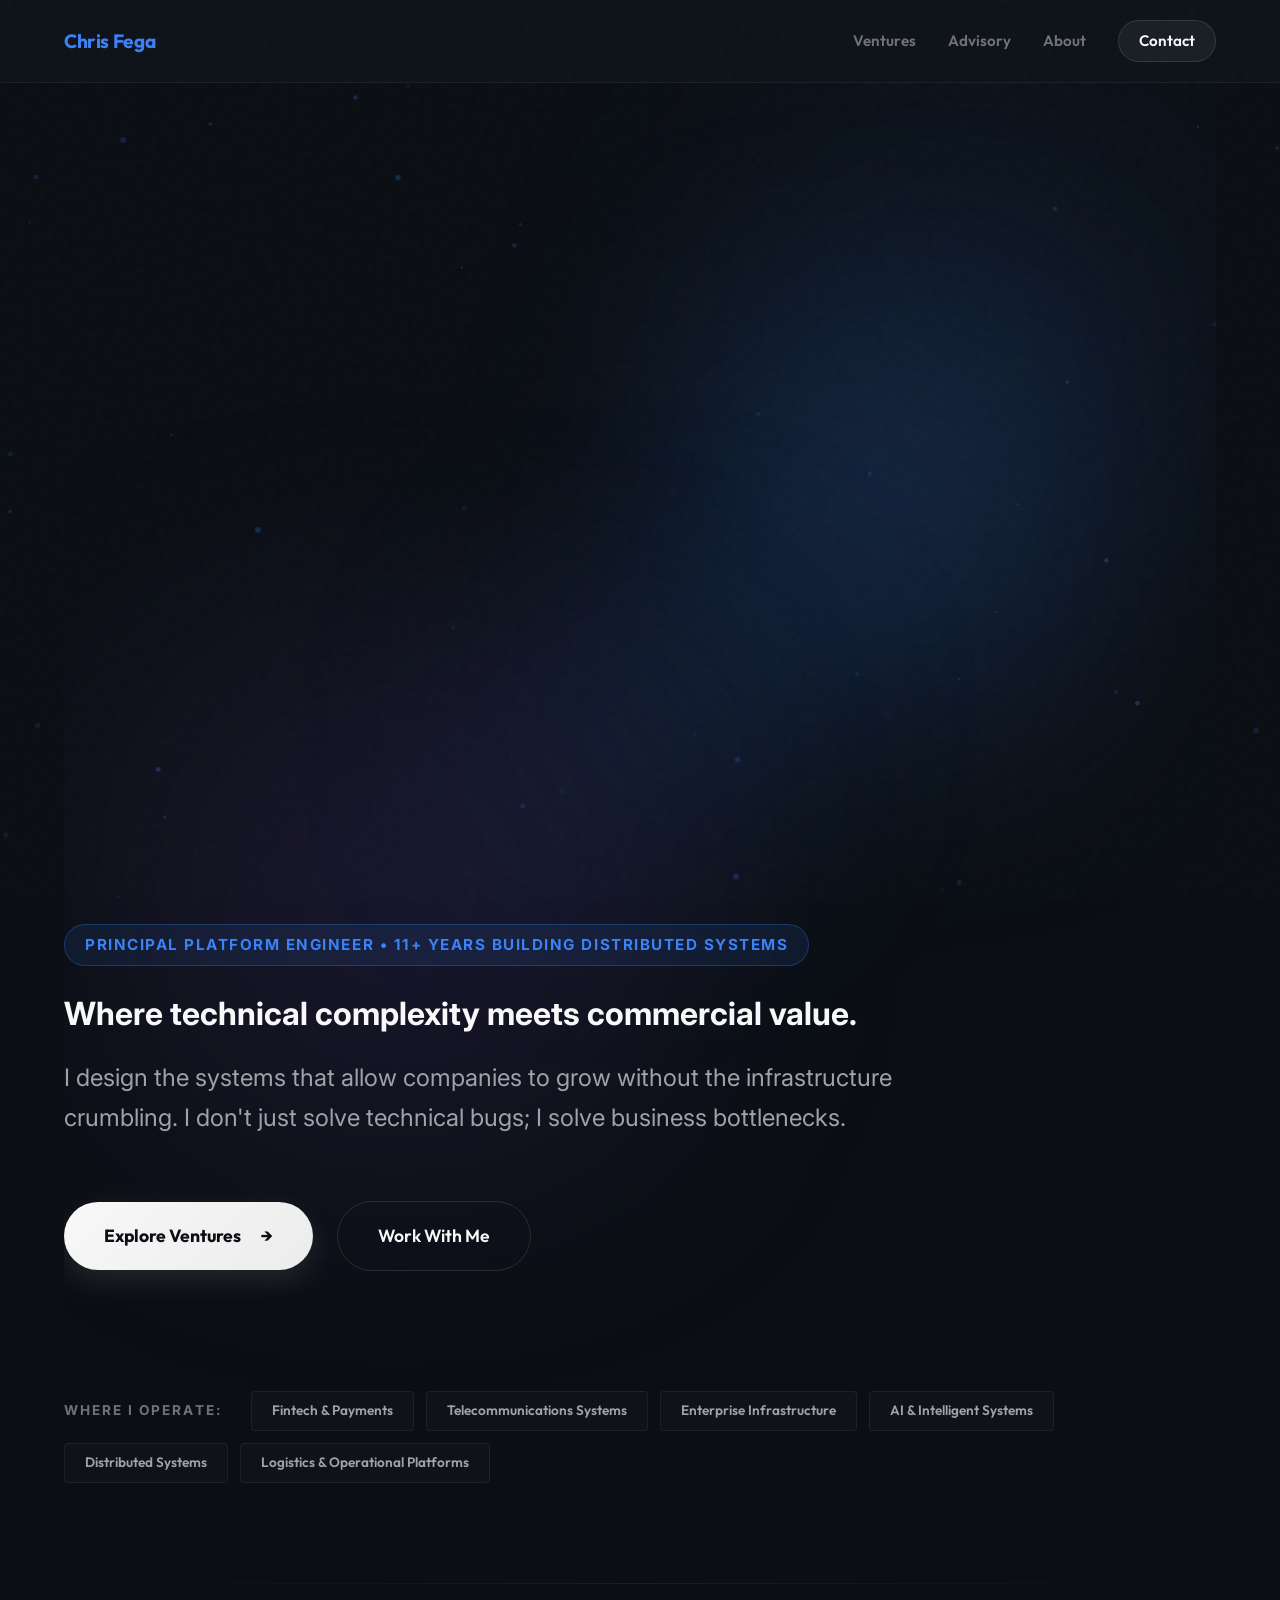
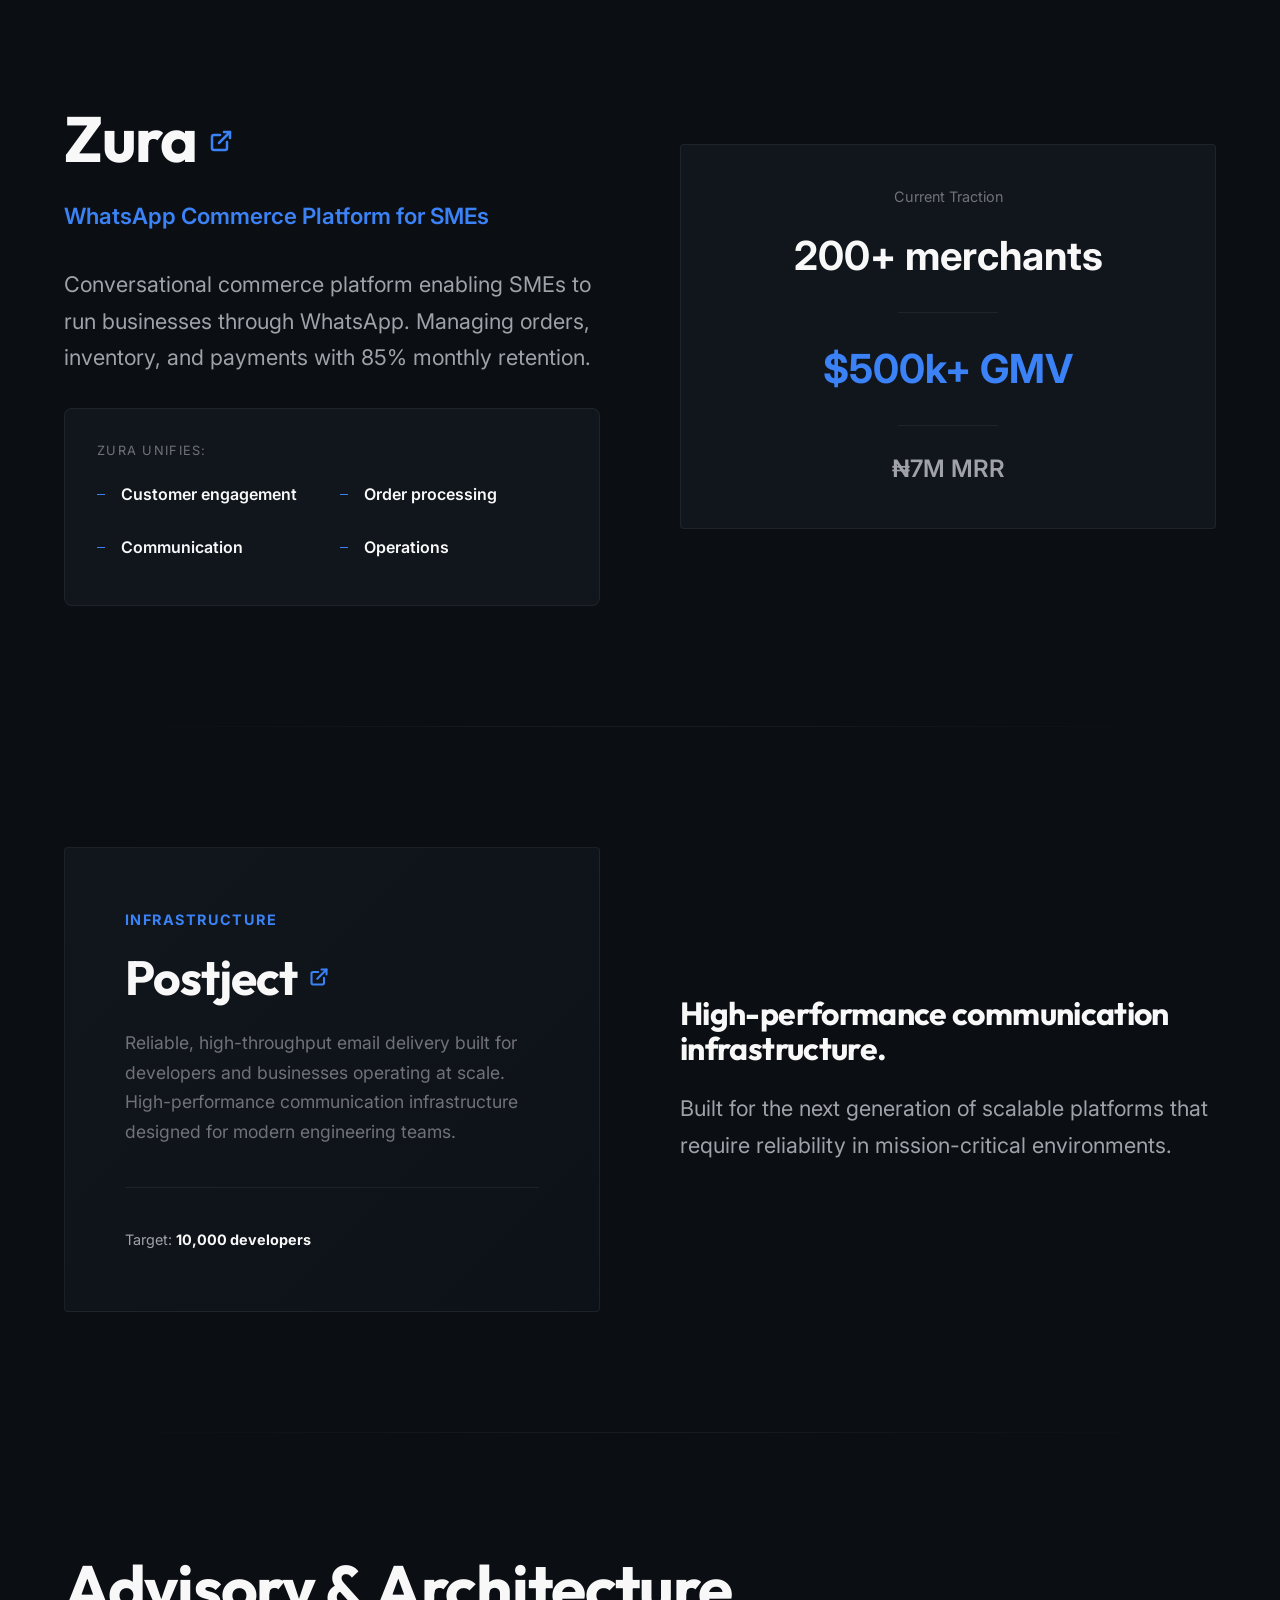
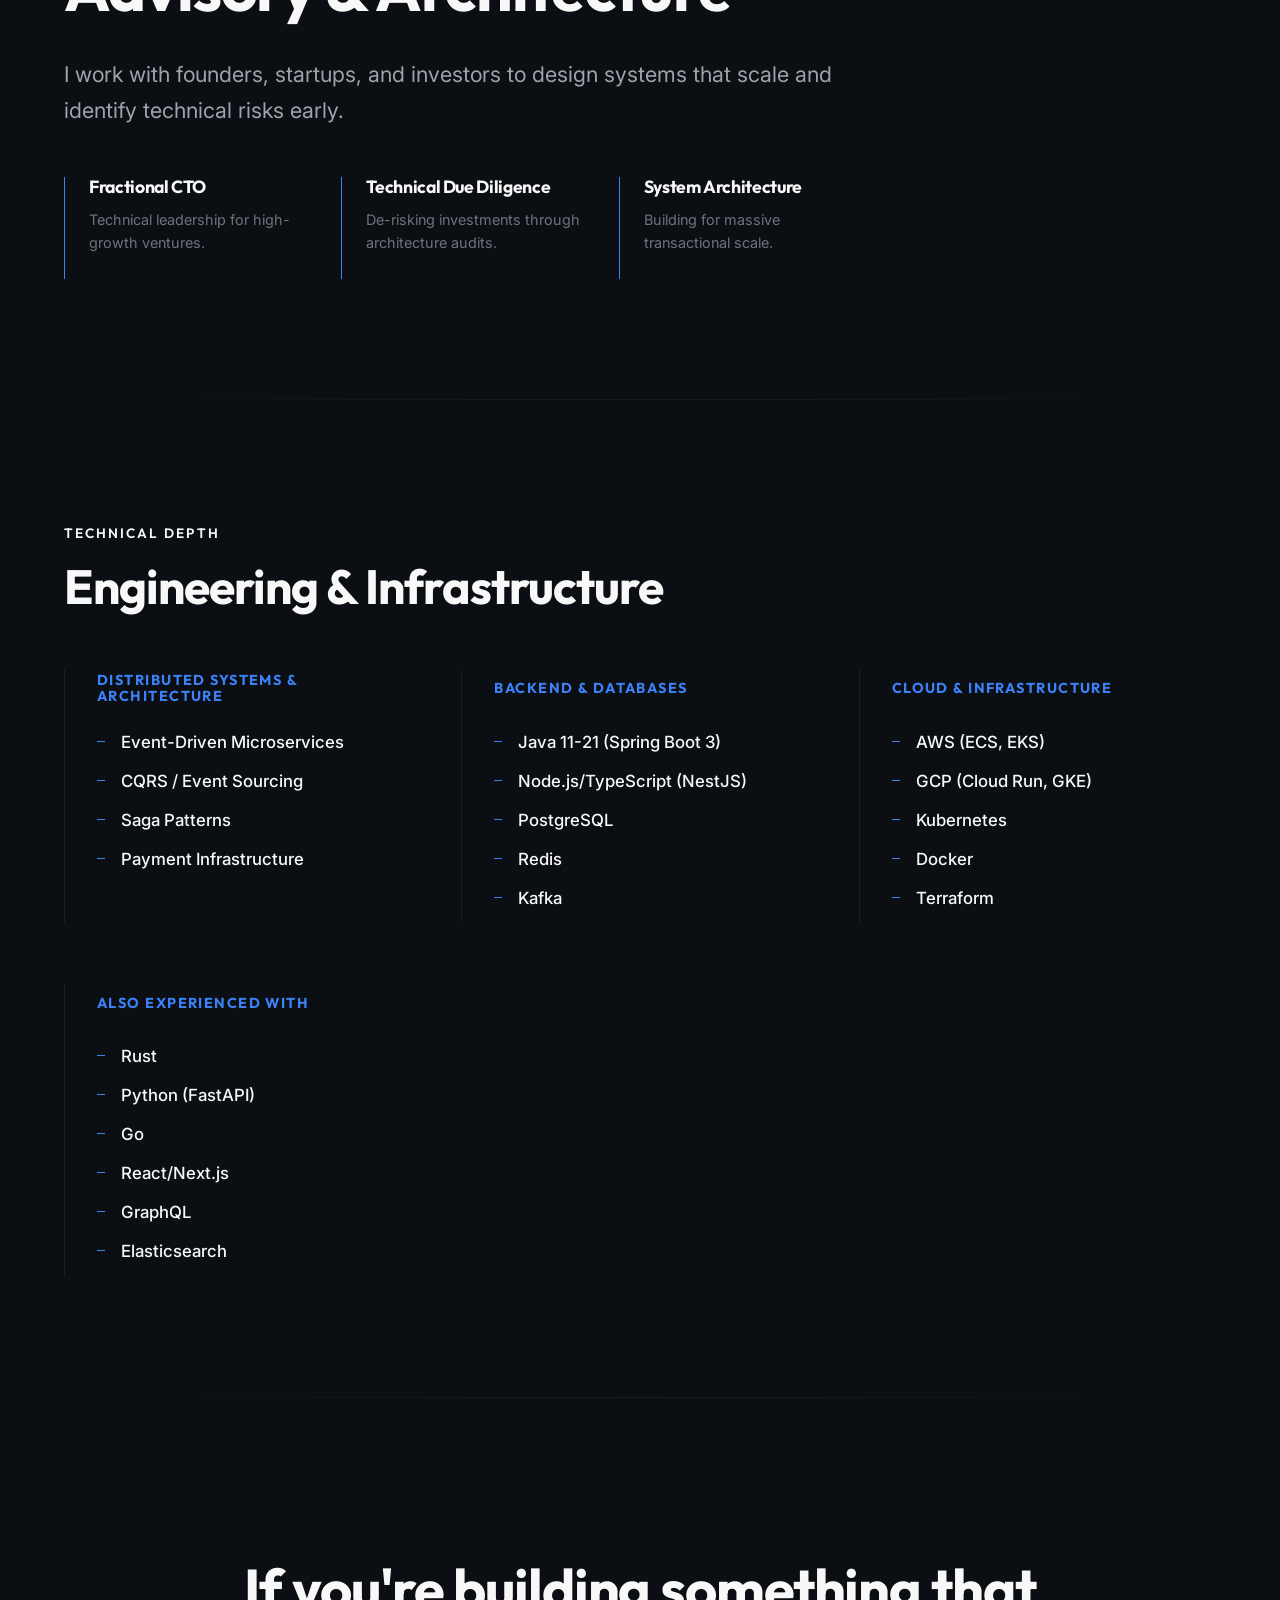
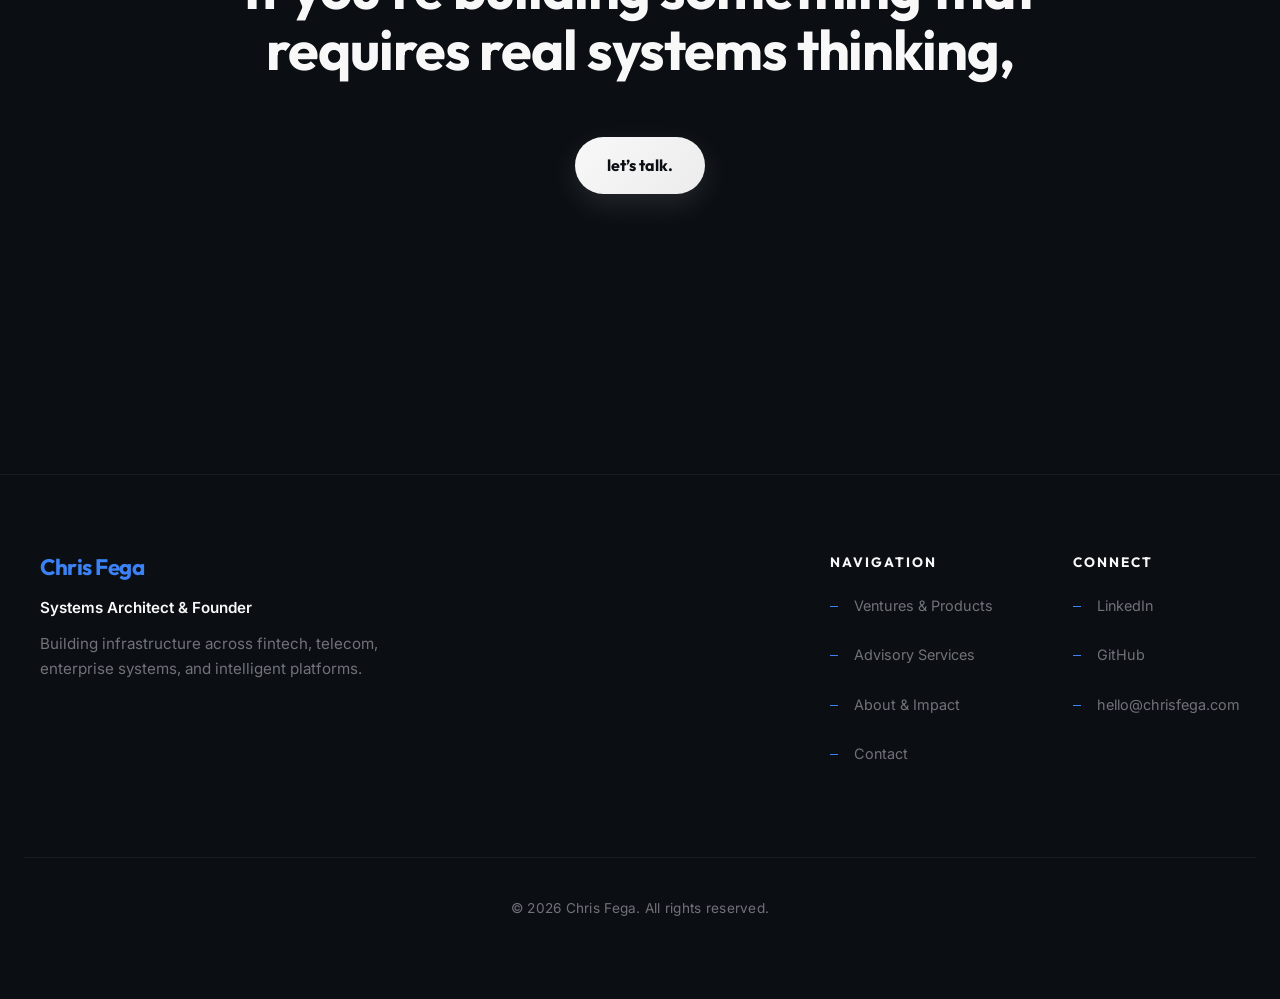
==== commit 88bdfef7: "Deploy massively enhanced hero section" ====
--- a/index.html
+++ b/index.html
@@ -1,4 +1,4 @@
-<!DOCTYPE html><html lang="en"><head><meta charSet="utf-8"/><meta name="viewport" content="width=device-width, initial-scale=1"/><link rel="stylesheet" href="/_next/static/css/d2708adcc4c21cd5.css" data-precedence="next"/><link rel="preload" as="script" fetchPriority="low" href="/_next/static/chunks/webpack-cb86a99cd2f791d1.js"/><script src="/_next/static/chunks/fd9d1056-81f448b567f73d85.js" async=""></script><script src="/_next/static/chunks/23-f1184ff09b7767e9.js" async=""></script><script src="/_next/static/chunks/main-app-bc5fa6c9e77da15d.js" async=""></script><script src="/_next/static/chunks/291-421130fd0df41503.js" async=""></script><script src="/_next/static/chunks/app/layout-6d7d0dbc442edf57.js" async=""></script><title>Christian Fega | Principal Platform Engineer &amp; Founder</title><meta name="description" content="Staff-level Software Engineer with 11+ years building distributed systems, payment infrastructure, and SaaS platforms at scale. Founder of Zura, Postject, and Drawra."/><script src="/_next/static/chunks/polyfills-78c92fac7aa8fdd8.js" noModule=""></script></head><body><div class="noise"></div><canvas style="position:fixed;top:0;left:0;width:100%;height:100%;pointer-events:none;z-index:-2;opacity:0.4"></canvas><div class="interactive-glow" style="left:-500px;top:-500px;opacity:0"></div><div style="position:fixed;left:-100px;top:-100px;transform:translate(-50%, -50%);font-size:60px;pointer-events:none;z-index:9998;filter:drop-shadow(0 4px 8px rgba(0,0,0,0.3));transition:transform 0.1s ease;user-select:none">🧺</div><div style="position:fixed;bottom:40px;left:50%;transform:translateX(-50%);background:rgba(17, 22, 29, 0.9);border:1px solid var(--border-subtle);border-radius:8px;padding:12px 24px;z-index:9999;font-family:var(--font-body);font-size:0.9rem;color:var(--text-secondary);animation:fadeInUp 1s ease, fadeOut 1s ease 8s forwards;pointer-events:none">💡 Move your mouse to catch the bugs with the basket!</div><nav style="position:fixed;top:0;width:100%;z-index:1000;background:var(--bg-glass);backdrop-filter:blur(24px);-webkit-backdrop-filter:blur(24px);border-bottom:1px solid var(--border-subtle)"><style>
+<!DOCTYPE html><html lang="en"><head><meta charSet="utf-8"/><meta name="viewport" content="width=device-width, initial-scale=1"/><link rel="stylesheet" href="/_next/static/css/13a0cb0d3940ee1b.css" data-precedence="next"/><link rel="preload" as="script" fetchPriority="low" href="/_next/static/chunks/webpack-cb86a99cd2f791d1.js"/><script src="/_next/static/chunks/fd9d1056-81f448b567f73d85.js" async=""></script><script src="/_next/static/chunks/23-f1184ff09b7767e9.js" async=""></script><script src="/_next/static/chunks/main-app-bc5fa6c9e77da15d.js" async=""></script><script src="/_next/static/chunks/291-421130fd0df41503.js" async=""></script><script src="/_next/static/chunks/app/layout-fe11b9b2df0b7305.js" async=""></script><title>Christian Fega | Principal Platform Engineer &amp; Founder</title><meta name="description" content="Staff-level Software Engineer with 11+ years building distributed systems, payment infrastructure, and SaaS platforms at scale. Founder of Zura, Postject, and Drawra."/><script src="/_next/static/chunks/polyfills-78c92fac7aa8fdd8.js" noModule=""></script></head><body><div class="noise"></div><canvas style="position:fixed;top:0;left:0;width:100%;height:100%;pointer-events:none;z-index:-2;opacity:0.4"></canvas><div class="interactive-glow" style="left:-500px;top:-500px;opacity:0"></div><nav style="position:fixed;top:0;width:100%;z-index:1000;background:var(--bg-glass);backdrop-filter:blur(24px);-webkit-backdrop-filter:blur(24px);border-bottom:1px solid var(--border-subtle)"><style>
         .nav-link { 
           color: var(--text-muted); 
           transition: all 0.3s ease; 
@@ -79,4 +79,4 @@
         .mobile-nav-link.active {
           color: var(--accent);
         }
-      </style><div style="max-width:1200px;margin:0 auto;padding:20px 24px;display:flex;justify-content:space-between;align-items:center"><a style="font-family:var(--font-heading);font-weight:700;font-size:1.2rem;letter-spacing:-0.02em;text-decoration:none;z-index:1001" href="/"><span class="text-accent">Chris Fega</span></a><div class="desktop-nav" style="display:flex;gap:32px;align-items:center;font-family:var(--font-heading);font-size:0.95rem;font-weight:600"><a class="nav-link " href="/ventures">Ventures</a><a class="nav-link " href="/advisory">Advisory</a><a class="nav-link " href="/about">About</a><a class="nav-btn " style="padding:8px 20px;border-radius:100px;text-decoration:none" href="/contact">Contact</a></div><button class="mobile-menu-btn" aria-label="Toggle Menu"><div style="width:24px;height:2px;background:var(--text-primary);margin-bottom:6px;transform:none;transition:0.3s"></div><div style="width:24px;height:2px;background:var(--text-primary);transition:0.3s;opacity:1"></div><div style="width:24px;height:2px;background:var(--text-primary);margin-top:6px;transform:none;transition:0.3s"></div></button></div><div class="mobile-overlay "><a class="mobile-nav-link " href="/ventures">Ventures</a><a class="mobile-nav-link " href="/advisory">Advisory</a><a class="mobile-nav-link " href="/about">About</a><a class="mobile-nav-link " href="/contact">Contact</a></div></nav><div style="padding-top:80px"><main><section class="section animate-in" id="hero" style="padding-top:120px;min-height:90vh;display:flex;flex-direction:column;justify-content:center;position:relative;overflow:hidden"><div class="bg-blur"></div><div class="hero-glow-orb" style="position:absolute;top:20%;right:10%;width:300px;height:300px;background:radial-gradient(circle, rgba(59, 130, 246, 0.15), transparent);filter:blur(80px);animation:float 8s ease-in-out infinite;z-index:0"></div><div class="hero-glow-orb" style="position:absolute;bottom:10%;left:5%;width:400px;height:400px;background:radial-gradient(circle, rgba(139, 92, 246, 0.1), transparent);filter:blur(100px);animation:float 10s ease-in-out infinite reverse;z-index:0"></div><div style="max-width:1100px;position:relative;z-index:1"><h1 class="delay-1 animate-in gradient-text hero-title" style="font-size:clamp(4rem, 12vw, 8rem);margin-bottom:48px;line-height:0.95;font-weight:900;letter-spacing:-0.04em">Building the technology that scales businesses.</h1><div class="delay-2 animate-in" style="margin-bottom:56px"><p style="font-size:1.8rem;font-weight:700;color:var(--text-primary);margin-bottom:20px;line-height:1.3">Where technical complexity meets commercial value.</p><p class="lead" style="font-size:1.4rem;max-width:850px;margin-bottom:28px;line-height:1.6">I design the systems that allow companies to grow without the infrastructure crumbling. I don&#x27;t just solve technical bugs; I solve business bottlenecks.</p><p class="text-accent pulse-slow" style="font-size:1.2rem;font-weight:700;letter-spacing:0.02em">Principal Platform Engineer • 11+ Years Building Distributed Systems</p></div><div class="delay-3 animate-in" style="margin-top:56px;display:flex;gap:20px;flex-wrap:wrap"><a href="/ventures" class="button-premium">Explore Ventures</a><a href="/contact" class="button-ghost">Work With Me</a></div></div></section><section class="animate-in delay-3" style="padding:0 0 100px"><div style="display:flex;flex-wrap:wrap;gap:12px;align-items:center"><span class="text-muted" style="font-size:0.85rem;font-weight:700;text-transform:uppercase;letter-spacing:0.15em;margin-right:16px">Where I operate:</span><span style="padding:8px 20px;border:1px solid var(--border-subtle);border-radius:4px;font-size:0.85rem;color:var(--text-secondary);background:rgba(255,255,255,0.02);font-family:var(--font-heading);font-weight:600">Fintech &amp; Payments</span><span style="padding:8px 20px;border:1px solid var(--border-subtle);border-radius:4px;font-size:0.85rem;color:var(--text-secondary);background:rgba(255,255,255,0.02);font-family:var(--font-heading);font-weight:600">Telecommunications Systems</span><span style="padding:8px 20px;border:1px solid var(--border-subtle);border-radius:4px;font-size:0.85rem;color:var(--text-secondary);background:rgba(255,255,255,0.02);font-family:var(--font-heading);font-weight:600">Enterprise Infrastructure</span><span style="padding:8px 20px;border:1px solid var(--border-subtle);border-radius:4px;font-size:0.85rem;color:var(--text-secondary);background:rgba(255,255,255,0.02);font-family:var(--font-heading);font-weight:600">AI &amp; Intelligent Systems</span><span style="padding:8px 20px;border:1px solid var(--border-subtle);border-radius:4px;font-size:0.85rem;color:var(--text-secondary);background:rgba(255,255,255,0.02);font-family:var(--font-heading);font-weight:600">Distributed Systems</span><span style="padding:8px 20px;border:1px solid var(--border-subtle);border-radius:4px;font-size:0.85rem;color:var(--text-secondary);background:rgba(255,255,255,0.02);font-family:var(--font-heading);font-weight:600">Logistics &amp; Operational Platforms</span></div></section><div class="section-divider"></div><section class="section animate-in" id="zura"><div class="grid columns-2" style="align-items:start;gap:80px"><div><div style="margin-bottom:24px"><a href="https://zura.africa" target="_blank" rel="noopener noreferrer" style="text-decoration:none;color:inherit;display:inline-flex;align-items:center;gap:12px"><h2 style="font-size:clamp(2.5rem, 5vw, 4rem);margin:0">Zura</h2><svg viewBox="0 0 24 24" width="24" height="24" stroke="var(--accent)" stroke-width="2.5" fill="none" stroke-linecap="round" stroke-linejoin="round" style="margin-top:4px"><path d="M18 13v6a2 2 0 0 1-2 2H5a2 2 0 0 1-2-2V8a2 2 0 0 1 2-2h6"></path><polyline points="15 3 21 3 21 9"></polyline><line x1="10" y1="14" x2="21" y2="3"></line></svg></a></div><p style="font-size:1.4rem;color:var(--accent);font-weight:600;margin-bottom:32px">WhatsApp Commerce Platform for SMEs</p><p class="lead" style="margin-bottom:32px">Conversational commerce platform enabling SMEs to run businesses through WhatsApp. Managing orders, inventory, and payments with 85% monthly retention.</p><div style="background:var(--bg-surface);border:1px solid var(--border-subtle);padding:32px;border-radius:8px"><span class="text-muted" style="font-size:0.8rem;text-transform:uppercase;letter-spacing:0.1em;display:block;margin-bottom:20px">Zura unifies:</span><ul class="list-clean" style="padding:0;display:grid;grid-template-columns:1fr 1fr;gap:16px"><li style="color:var(--text-primary);font-weight:600">Customer engagement</li><li style="color:var(--text-primary);font-weight:600">Order processing</li><li style="color:var(--text-primary);font-weight:600">Communication</li><li style="color:var(--text-primary);font-weight:600">Operations</li></ul></div></div><div class="solid-card" style="margin-top:40px;text-align:center;display:flex;flex-direction:column;justify-content:center;min-height:300px"><span class="text-muted" style="font-size:0.9rem;margin-bottom:16px">Current Traction</span><p style="font-size:2.5rem;font-weight:700;color:var(--text-primary)">200+ merchants</p><div style="height:1px;background:var(--border-subtle);margin:24px auto;width:100px"></div><p style="font-size:2.5rem;font-weight:700;color:var(--accent)">$500k+ GMV</p><div style="height:1px;background:var(--border-subtle);margin:24px auto;width:100px"></div><p style="font-size:1.5rem;font-weight:600;color:var(--text-secondary)">₦7M MRR</p></div></div></section><div class="section-divider"></div><section class="section animate-in" id="postject"><div class="grid columns-2" style="gap:80px;align-items:center"><div class="solid-card" style="padding:60px;background:linear-gradient(135deg, var(--bg-surface) 0%, #0d1218 100%)"><span class="text-accent" style="font-size:0.9rem;font-weight:700;text-transform:uppercase;letter-spacing:0.1em;display:block;margin-bottom:20px">Infrastructure</span><div style="margin-bottom:24px"><a href="https://postject.com" target="_blank" rel="noopener noreferrer" style="text-decoration:none;color:inherit;display:inline-flex;align-items:center;gap:12px"><h2 style="margin:0">Postject</h2><svg viewBox="0 0 24 24" width="20" height="20" stroke="var(--accent)" stroke-width="2.5" fill="none" stroke-linecap="round" stroke-linejoin="round"><path d="M18 13v6a2 2 0 0 1-2 2H5a2 2 0 0 1-2-2V8a2 2 0 0 1 2-2h6"></path><polyline points="15 3 21 3 21 9"></polyline><line x1="10" y1="14" x2="21" y2="3"></line></svg></a></div><p class="text-muted" style="font-size:1.1rem;line-height:1.7">Reliable, high-throughput email delivery built for developers and businesses operating at scale. High-performance communication infrastructure designed for modern engineering teams.</p><div style="margin-top:40px;padding-top:40px;border-top:1px solid var(--border-subtle)"><p style="font-size:0.9rem;color:var(--text-secondary)">Target: <span style="color:var(--text-primary);font-weight:700">10,000 developers</span></p></div></div><div><h3 style="font-size:2rem;margin-bottom:24px">High-performance communication infrastructure.</h3><p class="lead">Built for the next generation of scalable platforms that require reliability in mission-critical environments.</p></div></div></section><div class="section-divider"></div><section class="section animate-in" id="advisory"><div style="max-width:800px"><h2 style="font-size:clamp(2.5rem, 5vw, 4rem);margin-bottom:32px">Advisory &amp; Architecture</h2><p class="lead" style="margin-bottom:48px">I work with founders, startups, and investors to design systems that scale and identify technical risks early.</p><div class="grid columns-3"><div style="border-left:1px solid var(--accent);padding-left:24px;padding-bottom:24px"><h4 style="margin-bottom:12px;font-size:1.1rem">Fractional CTO</h4><p class="text-muted" style="font-size:0.9rem">Technical leadership for high-growth ventures.</p></div><div style="border-left:1px solid var(--accent);padding-left:24px;padding-bottom:24px"><h4 style="margin-bottom:12px;font-size:1.1rem">Technical Due Diligence</h4><p class="text-muted" style="font-size:0.9rem">De-risking investments through architecture audits.</p></div><div style="border-left:1px solid var(--accent);padding-left:24px"><h4 style="margin-bottom:12px;font-size:1.1rem">System Architecture</h4><p class="text-muted" style="font-size:0.9rem">Building for massive transactional scale.</p></div></div></div></section><div class="section-divider"></div><section class="section animate-in" id="stack"><span class="small-label">Technical Depth</span><h2 style="margin-bottom:56px">Engineering &amp; Infrastructure</h2><div style="display:grid;grid-template-columns:repeat(auto-fit, minmax(280px, 1fr));gap:60px 40px"><div class="animate-in delay-1" style="border-left:1px solid var(--border-subtle);padding-left:32px"><h4 style="font-size:0.9rem;color:var(--accent);text-transform:uppercase;letter-spacing:0.1em;margin-bottom:20px;min-height:40px;display:flex;align-items:center">Distributed systems &amp; architecture</h4><ul class="list-clean" style="padding:0"><li style="color:var(--text-primary);font-weight:500;font-size:1.05rem;margin-bottom:12px">Event-Driven Microservices</li><li style="color:var(--text-primary);font-weight:500;font-size:1.05rem;margin-bottom:12px">CQRS / Event Sourcing</li><li style="color:var(--text-primary);font-weight:500;font-size:1.05rem;margin-bottom:12px">Saga Patterns</li><li style="color:var(--text-primary);font-weight:500;font-size:1.05rem;margin-bottom:12px">Payment Infrastructure</li></ul></div><div class="animate-in delay-2" style="border-left:1px solid var(--border-subtle);padding-left:32px"><h4 style="font-size:0.9rem;color:var(--accent);text-transform:uppercase;letter-spacing:0.1em;margin-bottom:20px;min-height:40px;display:flex;align-items:center">Backend &amp; databases</h4><ul class="list-clean" style="padding:0"><li style="color:var(--text-primary);font-weight:500;font-size:1.05rem;margin-bottom:12px">Java 11-21 (Spring Boot 3)</li><li style="color:var(--text-primary);font-weight:500;font-size:1.05rem;margin-bottom:12px">Node.js/TypeScript (NestJS)</li><li style="color:var(--text-primary);font-weight:500;font-size:1.05rem;margin-bottom:12px">PostgreSQL</li><li style="color:var(--text-primary);font-weight:500;font-size:1.05rem;margin-bottom:12px">Redis</li><li style="color:var(--text-primary);font-weight:500;font-size:1.05rem;margin-bottom:12px">Kafka</li></ul></div><div class="animate-in delay-3" style="border-left:1px solid var(--border-subtle);padding-left:32px"><h4 style="font-size:0.9rem;color:var(--accent);text-transform:uppercase;letter-spacing:0.1em;margin-bottom:20px;min-height:40px;display:flex;align-items:center">Cloud &amp; infrastructure</h4><ul class="list-clean" style="padding:0"><li style="color:var(--text-primary);font-weight:500;font-size:1.05rem;margin-bottom:12px">AWS (ECS, EKS)</li><li style="color:var(--text-primary);font-weight:500;font-size:1.05rem;margin-bottom:12px">GCP (Cloud Run, GKE)</li><li style="color:var(--text-primary);font-weight:500;font-size:1.05rem;margin-bottom:12px">Kubernetes</li><li style="color:var(--text-primary);font-weight:500;font-size:1.05rem;margin-bottom:12px">Docker</li><li style="color:var(--text-primary);font-weight:500;font-size:1.05rem;margin-bottom:12px">Terraform</li></ul></div><div class="animate-in delay-4" style="border-left:1px solid var(--border-subtle);padding-left:32px"><h4 style="font-size:0.9rem;color:var(--accent);text-transform:uppercase;letter-spacing:0.1em;margin-bottom:20px;min-height:40px;display:flex;align-items:center">Also experienced with</h4><ul class="list-clean" style="padding:0"><li style="color:var(--text-primary);font-weight:500;font-size:1.05rem;margin-bottom:12px">Rust</li><li style="color:var(--text-primary);font-weight:500;font-size:1.05rem;margin-bottom:12px">Python (FastAPI)</li><li style="color:var(--text-primary);font-weight:500;font-size:1.05rem;margin-bottom:12px">Go</li><li style="color:var(--text-primary);font-weight:500;font-size:1.05rem;margin-bottom:12px">React/Next.js</li><li style="color:var(--text-primary);font-weight:500;font-size:1.05rem;margin-bottom:12px">GraphQL</li><li style="color:var(--text-primary);font-weight:500;font-size:1.05rem;margin-bottom:12px">Elasticsearch</li></ul></div></div></section><div class="section-divider"></div><section class="section animate-in delay-2" style="text-align:center;padding:160px 0"><h2 style="max-width:800px;margin:0 auto 32px;font-size:clamp(2rem, 5vw, 3.5rem)">If you&#x27;re building something that requires real systems thinking,</h2><div style="margin-top:56px"><a href="/contact" class="button-premium">let’s talk.</a></div></section></main></div><footer class="footer" style="margin-top:120px;padding:80px 24px;border-top:1px solid var(--border-subtle)"><div style="max-width:1200px;margin:0 auto;display:flex;flex-wrap:wrap;justify-content:space-between;gap:60px"><div style="flex:1 1 400px;text-align:left"><h3 style="font-size:1.4rem;margin-bottom:16px;font-weight:700"><span class="text-accent">Chris Fega</span></h3><p style="color:var(--text-primary);font-weight:600;font-size:0.95rem;margin-bottom:12px">Systems Architect &amp; Founder</p><p class="text-muted" style="max-width:400px;font-size:0.95rem;line-height:1.6">Building infrastructure across fintech, telecom, enterprise systems, and intelligent platforms.</p></div><div style="display:flex;gap:80px;flex-wrap:wrap;text-align:left"><div><h4 style="color:var(--text-primary);margin-bottom:24px;font-size:0.85rem;text-transform:uppercase;letter-spacing:0.15em;font-weight:700">Navigation</h4><ul class="list-clean" style="display:flex;flex-direction:column;gap:14px;padding:0"><li><a class="text-muted" style="text-decoration:none" href="/ventures">Ventures &amp; Products</a></li><li><a class="text-muted" style="text-decoration:none" href="/advisory">Advisory Services</a></li><li><a class="text-muted" style="text-decoration:none" href="/about">About &amp; Impact</a></li><li><a class="text-muted" style="text-decoration:none" href="/contact">Contact</a></li></ul></div><div><h4 style="color:var(--text-primary);margin-bottom:24px;font-size:0.85rem;text-transform:uppercase;letter-spacing:0.15em;font-weight:700">Connect</h4><ul class="list-clean" style="display:flex;flex-direction:column;gap:14px;padding:0"><li><a href="https://linkedin.com/in/christian-onokharigho" target="_blank" rel="noopener noreferrer" class="text-muted" style="text-decoration:none">LinkedIn</a></li><li><a href="https://github.com/krixfega" target="_blank" rel="noopener noreferrer" class="text-muted" style="text-decoration:none">GitHub</a></li><li><a href="mailto:hello@chrisfega.com" class="text-muted" style="text-decoration:none">hello@chrisfega.com</a></li></ul></div></div></div><div style="border-top:1px solid var(--border-subtle);margin-top:80px;padding-top:40px;text-align:center;color:var(--text-muted);font-size:0.85rem;letter-spacing:0.02em">© <!-- -->2026<!-- --> Chris Fega. All rights reserved.</div></footer><script src="/_next/static/chunks/webpack-cb86a99cd2f791d1.js" async=""></script><script>(self.__next_f=self.__next_f||[]).push([0]);self.__next_f.push([2,null])</script><script>self.__next_f.push([1,"1:HL[\"/_next/static/css/d2708adcc4c21cd5.css\",\"style\"]\n"])</script><script>self.__next_f.push([1,"2:I[5751,[],\"\"]\n4:I[5007,[\"291\",\"static/chunks/291-421130fd0df41503.js\",\"185\",\"static/chunks/app/layout-6d7d0dbc442edf57.js\"],\"default\"]\n5:I[2168,[\"291\",\"static/chunks/291-421130fd0df41503.js\",\"185\",\"static/chunks/app/layout-6d7d0dbc442edf57.js\"],\"default\"]\n6:I[3087,[\"291\",\"static/chunks/291-421130fd0df41503.js\",\"185\",\"static/chunks/app/layout-6d7d0dbc442edf57.js\"],\"default\"]\n7:I[2914,[\"291\",\"static/chunks/291-421130fd0df41503.js\",\"185\",\"static/chunks/app/layout-6d7d0dbc442edf57.js\"],\"default\"]\n8:I[9275,[],\"\"]\n9:I[1343,[],\"\"]\na:I[231,[\"291\",\"static/chunks/291-421130fd0df41503.js\",\"185\",\"static/chunks/app/layout-6d7d0dbc442edf57.js\"],\"\"]\nc:I[6130,[],\"\"]\nd:[]\n"])</script><script>self.__next_f.push([1,"0:[[[\"$\",\"link\",\"0\",{\"rel\":\"stylesheet\",\"href\":\"/_next/static/css/d2708adcc4c21cd5.css\",\"precedence\":\"next\",\"crossOrigin\":\"$undefined\"}]],[\"$\",\"$L2\",null,{\"buildId\":\"7U0_YMqsemMb58JBTm3Qr\",\"assetPrefix\":\"\",\"initialCanonicalUrl\":\"/\",\"initialTree\":[\"\",{\"children\":[\"__PAGE__\",{}]},\"$undefined\",\"$undefined\",true],\"initialSeedData\":[\"\",{\"children\":[\"__PAGE__\",{},[[\"$L3\",[\"$\",\"main\",null,{\"children\":[[\"$\",\"section\",null,{\"className\":\"section animate-in\",\"id\":\"hero\",\"style\":{\"paddingTop\":\"120px\",\"minHeight\":\"90vh\",\"display\":\"flex\",\"flexDirection\":\"column\",\"justifyContent\":\"center\",\"position\":\"relative\",\"overflow\":\"hidden\"},\"children\":[[\"$\",\"div\",null,{\"className\":\"bg-blur\"}],[\"$\",\"div\",null,{\"className\":\"hero-glow-orb\",\"style\":{\"position\":\"absolute\",\"top\":\"20%\",\"right\":\"10%\",\"width\":\"300px\",\"height\":\"300px\",\"background\":\"radial-gradient(circle, rgba(59, 130, 246, 0.15), transparent)\",\"filter\":\"blur(80px)\",\"animation\":\"float 8s ease-in-out infinite\",\"zIndex\":0}}],[\"$\",\"div\",null,{\"className\":\"hero-glow-orb\",\"style\":{\"position\":\"absolute\",\"bottom\":\"10%\",\"left\":\"5%\",\"width\":\"400px\",\"height\":\"400px\",\"background\":\"radial-gradient(circle, rgba(139, 92, 246, 0.1), transparent)\",\"filter\":\"blur(100px)\",\"animation\":\"float 10s ease-in-out infinite reverse\",\"zIndex\":0}}],[\"$\",\"div\",null,{\"style\":{\"maxWidth\":\"1100px\",\"position\":\"relative\",\"zIndex\":1},\"children\":[[\"$\",\"h1\",null,{\"className\":\"delay-1 animate-in gradient-text hero-title\",\"style\":{\"fontSize\":\"clamp(4rem, 12vw, 8rem)\",\"marginBottom\":\"48px\",\"lineHeight\":0.95,\"fontWeight\":900,\"letterSpacing\":\"-0.04em\"},\"children\":\"Building the technology that scales businesses.\"}],[\"$\",\"div\",null,{\"className\":\"delay-2 animate-in\",\"style\":{\"marginBottom\":\"56px\"},\"children\":[[\"$\",\"p\",null,{\"style\":{\"fontSize\":\"1.8rem\",\"fontWeight\":700,\"color\":\"var(--text-primary)\",\"marginBottom\":\"20px\",\"lineHeight\":1.3},\"children\":\"Where technical complexity meets commercial value.\"}],[\"$\",\"p\",null,{\"className\":\"lead\",\"style\":{\"fontSize\":\"1.4rem\",\"maxWidth\":\"850px\",\"marginBottom\":\"28px\",\"lineHeight\":1.6},\"children\":\"I design the systems that allow companies to grow without the infrastructure crumbling. I don't just solve technical bugs; I solve business bottlenecks.\"}],[\"$\",\"p\",null,{\"className\":\"text-accent pulse-slow\",\"style\":{\"fontSize\":\"1.2rem\",\"fontWeight\":700,\"letterSpacing\":\"0.02em\"},\"children\":\"Principal Platform Engineer • 11+ Years Building Distributed Systems\"}]]}],[\"$\",\"div\",null,{\"className\":\"delay-3 animate-in\",\"style\":{\"marginTop\":\"56px\",\"display\":\"flex\",\"gap\":\"20px\",\"flexWrap\":\"wrap\"},\"children\":[[\"$\",\"a\",null,{\"href\":\"/ventures\",\"className\":\"button-premium\",\"children\":\"Explore Ventures\"}],[\"$\",\"a\",null,{\"href\":\"/contact\",\"className\":\"button-ghost\",\"children\":\"Work With Me\"}]]}]]}]]}],[\"$\",\"section\",null,{\"className\":\"animate-in delay-3\",\"style\":{\"padding\":\"0 0 100px\"},\"children\":[\"$\",\"div\",null,{\"style\":{\"display\":\"flex\",\"flexWrap\":\"wrap\",\"gap\":\"12px\",\"alignItems\":\"center\"},\"children\":[[\"$\",\"span\",null,{\"className\":\"text-muted\",\"style\":{\"fontSize\":\"0.85rem\",\"fontWeight\":700,\"textTransform\":\"uppercase\",\"letterSpacing\":\"0.15em\",\"marginRight\":\"16px\"},\"children\":\"Where I operate:\"}],[[\"$\",\"span\",\"Fintech \u0026 Payments\",{\"style\":{\"padding\":\"8px 20px\",\"border\":\"1px solid var(--border-subtle)\",\"borderRadius\":\"4px\",\"fontSize\":\"0.85rem\",\"color\":\"var(--text-secondary)\",\"background\":\"rgba(255,255,255,0.02)\",\"fontFamily\":\"var(--font-heading)\",\"fontWeight\":600},\"children\":\"Fintech \u0026 Payments\"}],[\"$\",\"span\",\"Telecommunications Systems\",{\"style\":{\"padding\":\"8px 20px\",\"border\":\"1px solid var(--border-subtle)\",\"borderRadius\":\"4px\",\"fontSize\":\"0.85rem\",\"color\":\"var(--text-secondary)\",\"background\":\"rgba(255,255,255,0.02)\",\"fontFamily\":\"var(--font-heading)\",\"fontWeight\":600},\"children\":\"Telecommunications Systems\"}],[\"$\",\"span\",\"Enterprise Infrastructure\",{\"style\":{\"padding\":\"8px 20px\",\"border\":\"1px solid var(--border-subtle)\",\"borderRadius\":\"4px\",\"fontSize\":\"0.85rem\",\"color\":\"var(--text-secondary)\",\"background\":\"rgba(255,255,255,0.02)\",\"fontFamily\":\"var(--font-heading)\",\"fontWeight\":600},\"children\":\"Enterprise Infrastructure\"}],[\"$\",\"span\",\"AI \u0026 Intelligent Systems\",{\"style\":{\"padding\":\"8px 20px\",\"border\":\"1px solid var(--border-subtle)\",\"borderRadius\":\"4px\",\"fontSize\":\"0.85rem\",\"color\":\"var(--text-secondary)\",\"background\":\"rgba(255,255,255,0.02)\",\"fontFamily\":\"var(--font-heading)\",\"fontWeight\":600},\"children\":\"AI \u0026 Intelligent Systems\"}],[\"$\",\"span\",\"Distributed Systems\",{\"style\":{\"padding\":\"8px 20px\",\"border\":\"1px solid var(--border-subtle)\",\"borderRadius\":\"4px\",\"fontSize\":\"0.85rem\",\"color\":\"var(--text-secondary)\",\"background\":\"rgba(255,255,255,0.02)\",\"fontFamily\":\"var(--font-heading)\",\"fontWeight\":600},\"children\":\"Distributed Systems\"}],[\"$\",\"span\",\"Logistics \u0026 Operational Platforms\",{\"style\":{\"padding\":\"8px 20px\",\"border\":\"1px solid var(--border-subtle)\",\"borderRadius\":\"4px\",\"fontSize\":\"0.85rem\",\"color\":\"var(--text-secondary)\",\"background\":\"rgba(255,255,255,0.02)\",\"fontFamily\":\"var(--font-heading)\",\"fontWeight\":600},\"children\":\"Logistics \u0026 Operational Platforms\"}]]]}]}],[\"$\",\"div\",null,{\"className\":\"section-divider\"}],[\"$\",\"section\",null,{\"className\":\"section animate-in\",\"id\":\"zura\",\"children\":[\"$\",\"div\",null,{\"className\":\"grid columns-2\",\"style\":{\"alignItems\":\"start\",\"gap\":\"80px\"},\"children\":[[\"$\",\"div\",null,{\"children\":[[\"$\",\"div\",null,{\"style\":{\"marginBottom\":\"24px\"},\"children\":[\"$\",\"a\",null,{\"href\":\"https://zura.africa\",\"target\":\"_blank\",\"rel\":\"noopener noreferrer\",\"style\":{\"textDecoration\":\"none\",\"color\":\"inherit\",\"display\":\"inline-flex\",\"alignItems\":\"center\",\"gap\":\"12px\"},\"children\":[[\"$\",\"h2\",null,{\"style\":{\"fontSize\":\"clamp(2.5rem, 5vw, 4rem)\",\"margin\":0},\"children\":\"Zura\"}],[\"$\",\"svg\",null,{\"viewBox\":\"0 0 24 24\",\"width\":\"24\",\"height\":\"24\",\"stroke\":\"var(--accent)\",\"strokeWidth\":\"2.5\",\"fill\":\"none\",\"strokeLinecap\":\"round\",\"strokeLinejoin\":\"round\",\"style\":{\"marginTop\":\"4px\"},\"children\":[[\"$\",\"path\",null,{\"d\":\"M18 13v6a2 2 0 0 1-2 2H5a2 2 0 0 1-2-2V8a2 2 0 0 1 2-2h6\"}],[\"$\",\"polyline\",null,{\"points\":\"15 3 21 3 21 9\"}],[\"$\",\"line\",null,{\"x1\":\"10\",\"y1\":\"14\",\"x2\":\"21\",\"y2\":\"3\"}]]}]]}]}],[\"$\",\"p\",null,{\"style\":{\"fontSize\":\"1.4rem\",\"color\":\"var(--accent)\",\"fontWeight\":600,\"marginBottom\":\"32px\"},\"children\":\"WhatsApp Commerce Platform for SMEs\"}],[\"$\",\"p\",null,{\"className\":\"lead\",\"style\":{\"marginBottom\":\"32px\"},\"children\":\"Conversational commerce platform enabling SMEs to run businesses through WhatsApp. Managing orders, inventory, and payments with 85% monthly retention.\"}],[\"$\",\"div\",null,{\"style\":{\"background\":\"var(--bg-surface)\",\"border\":\"1px solid var(--border-subtle)\",\"padding\":\"32px\",\"borderRadius\":\"8px\"},\"children\":[[\"$\",\"span\",null,{\"className\":\"text-muted\",\"style\":{\"fontSize\":\"0.8rem\",\"textTransform\":\"uppercase\",\"letterSpacing\":\"0.1em\",\"display\":\"block\",\"marginBottom\":\"20px\"},\"children\":\"Zura unifies:\"}],[\"$\",\"ul\",null,{\"className\":\"list-clean\",\"style\":{\"padding\":0,\"display\":\"grid\",\"gridTemplateColumns\":\"1fr 1fr\",\"gap\":\"16px\"},\"children\":[[\"$\",\"li\",null,{\"style\":{\"color\":\"var(--text-primary)\",\"fontWeight\":600},\"children\":\"Customer engagement\"}],[\"$\",\"li\",null,{\"style\":{\"color\":\"var(--text-primary)\",\"fontWeight\":600},\"children\":\"Order processing\"}],[\"$\",\"li\",null,{\"style\":{\"color\":\"var(--text-primary)\",\"fontWeight\":600},\"children\":\"Communication\"}],[\"$\",\"li\",null,{\"style\":{\"color\":\"var(--text-primary)\",\"fontWeight\":600},\"children\":\"Operations\"}]]}]]}]]}],[\"$\",\"div\",null,{\"className\":\"solid-card\",\"style\":{\"marginTop\":\"40px\",\"textAlign\":\"center\",\"display\":\"flex\",\"flexDirection\":\"column\",\"justifyContent\":\"center\",\"minHeight\":\"300px\"},\"children\":[[\"$\",\"span\",null,{\"className\":\"text-muted\",\"style\":{\"fontSize\":\"0.9rem\",\"marginBottom\":\"16px\"},\"children\":\"Current Traction\"}],[\"$\",\"p\",null,{\"style\":{\"fontSize\":\"2.5rem\",\"fontWeight\":700,\"color\":\"var(--text-primary)\"},\"children\":\"200+ merchants\"}],[\"$\",\"div\",null,{\"style\":{\"height\":\"1px\",\"background\":\"var(--border-subtle)\",\"margin\":\"24px auto\",\"width\":\"100px\"}}],[\"$\",\"p\",null,{\"style\":{\"fontSize\":\"2.5rem\",\"fontWeight\":700,\"color\":\"var(--accent)\"},\"children\":\"$$500k+ GMV\"}],[\"$\",\"div\",null,{\"style\":{\"height\":\"1px\",\"background\":\"var(--border-subtle)\",\"margin\":\"24px auto\",\"width\":\"100px\"}}],[\"$\",\"p\",null,{\"style\":{\"fontSize\":\"1.5rem\",\"fontWeight\":600,\"color\":\"var(--text-secondary)\"},\"children\":\"₦7M MRR\"}]]}]]}]}],[\"$\",\"div\",null,{\"className\":\"section-divider\"}],[\"$\",\"section\",null,{\"className\":\"section animate-in\",\"id\":\"postject\",\"children\":[\"$\",\"div\",null,{\"className\":\"grid columns-2\",\"style\":{\"gap\":\"80px\",\"alignItems\":\"center\"},\"children\":[[\"$\",\"div\",null,{\"className\":\"solid-card\",\"style\":{\"padding\":\"60px\",\"background\":\"linear-gradient(135deg, var(--bg-surface) 0%, #0d1218 100%)\"},\"children\":[[\"$\",\"span\",null,{\"className\":\"text-accent\",\"style\":{\"fontSize\":\"0.9rem\",\"fontWeight\":700,\"textTransform\":\"uppercase\",\"letterSpacing\":\"0.1em\",\"display\":\"block\",\"marginBottom\":\"20px\"},\"children\":\"Infrastructure\"}],[\"$\",\"div\",null,{\"style\":{\"marginBottom\":\"24px\"},\"children\":[\"$\",\"a\",null,{\"href\":\"https://postject.com\",\"target\":\"_blank\",\"rel\":\"noopener noreferrer\",\"style\":{\"textDecoration\":\"none\",\"color\":\"inherit\",\"display\":\"inline-flex\",\"alignItems\":\"center\",\"gap\":\"12px\"},\"children\":[[\"$\",\"h2\",null,{\"style\":{\"margin\":0},\"children\":\"Postject\"}],[\"$\",\"svg\",null,{\"viewBox\":\"0 0 24 24\",\"width\":\"20\",\"height\":\"20\",\"stroke\":\"var(--accent)\",\"strokeWidth\":\"2.5\",\"fill\":\"none\",\"strokeLinecap\":\"round\",\"strokeLinejoin\":\"round\",\"children\":[[\"$\",\"path\",null,{\"d\":\"M18 13v6a2 2 0 0 1-2 2H5a2 2 0 0 1-2-2V8a2 2 0 0 1 2-2h6\"}],[\"$\",\"polyline\",null,{\"points\":\"15 3 21 3 21 9\"}],[\"$\",\"line\",null,{\"x1\":\"10\",\"y1\":\"14\",\"x2\":\"21\",\"y2\":\"3\"}]]}]]}]}],[\"$\",\"p\",null,{\"className\":\"text-muted\",\"style\":{\"fontSize\":\"1.1rem\",\"lineHeight\":1.7},\"children\":\"Reliable, high-throughput email delivery built for developers and businesses operating at scale. High-performance communication infrastructure designed for modern engineering teams.\"}],[\"$\",\"div\",null,{\"style\":{\"marginTop\":\"40px\",\"paddingTop\":\"40px\",\"borderTop\":\"1px solid var(--border-subtle)\"},\"children\":[\"$\",\"p\",null,{\"style\":{\"fontSize\":\"0.9rem\",\"color\":\"var(--text-secondary)\"},\"children\":[\"Target: \",[\"$\",\"span\",null,{\"style\":{\"color\":\"var(--text-primary)\",\"fontWeight\":700},\"children\":\"10,000 developers\"}]]}]}]]}],[\"$\",\"div\",null,{\"children\":[[\"$\",\"h3\",null,{\"style\":{\"fontSize\":\"2rem\",\"marginBottom\":\"24px\"},\"children\":\"High-performance communication infrastructure.\"}],[\"$\",\"p\",null,{\"className\":\"lead\",\"children\":\"Built for the next generation of scalable platforms that require reliability in mission-critical environments.\"}]]}]]}]}],[\"$\",\"div\",null,{\"className\":\"section-divider\"}],[\"$\",\"section\",null,{\"className\":\"section animate-in\",\"id\":\"advisory\",\"children\":[\"$\",\"div\",null,{\"style\":{\"maxWidth\":\"800px\"},\"children\":[[\"$\",\"h2\",null,{\"style\":{\"fontSize\":\"clamp(2.5rem, 5vw, 4rem)\",\"marginBottom\":\"32px\"},\"children\":\"Advisory \u0026 Architecture\"}],[\"$\",\"p\",null,{\"className\":\"lead\",\"style\":{\"marginBottom\":\"48px\"},\"children\":\"I work with founders, startups, and investors to design systems that scale and identify technical risks early.\"}],[\"$\",\"div\",null,{\"className\":\"grid columns-3\",\"children\":[[\"$\",\"div\",null,{\"style\":{\"borderLeft\":\"1px solid var(--accent)\",\"paddingLeft\":\"24px\",\"paddingBottom\":\"24px\"},\"children\":[[\"$\",\"h4\",null,{\"style\":{\"marginBottom\":\"12px\",\"fontSize\":\"1.1rem\"},\"children\":\"Fractional CTO\"}],[\"$\",\"p\",null,{\"className\":\"text-muted\",\"style\":{\"fontSize\":\"0.9rem\"},\"children\":\"Technical leadership for high-growth ventures.\"}]]}],[\"$\",\"div\",null,{\"style\":{\"borderLeft\":\"1px solid var(--accent)\",\"paddingLeft\":\"24px\",\"paddingBottom\":\"24px\"},\"children\":[[\"$\",\"h4\",null,{\"style\":{\"marginBottom\":\"12px\",\"fontSize\":\"1.1rem\"},\"children\":\"Technical Due Diligence\"}],[\"$\",\"p\",null,{\"className\":\"text-muted\",\"style\":{\"fontSize\":\"0.9rem\"},\"children\":\"De-risking investments through architecture audits.\"}]]}],[\"$\",\"div\",null,{\"style\":{\"borderLeft\":\"1px solid var(--accent)\",\"paddingLeft\":\"24px\"},\"children\":[[\"$\",\"h4\",null,{\"style\":{\"marginBottom\":\"12px\",\"fontSize\":\"1.1rem\"},\"children\":\"System Architecture\"}],[\"$\",\"p\",null,{\"className\":\"text-muted\",\"style\":{\"fontSize\":\"0.9rem\"},\"children\":\"Building for massive transactional scale.\"}]]}]]}]]}]}],[\"$\",\"div\",null,{\"className\":\"section-divider\"}],[\"$\",\"section\",null,{\"className\":\"section animate-in\",\"id\":\"stack\",\"children\":[[\"$\",\"span\",null,{\"className\":\"small-label\",\"children\":\"Technical Depth\"}],[\"$\",\"h2\",null,{\"style\":{\"marginBottom\":\"56px\"},\"children\":\"Engineering \u0026 Infrastructure\"}],[\"$\",\"div\",null,{\"style\":{\"display\":\"grid\",\"gridTemplateColumns\":\"repeat(auto-fit, minmax(280px, 1fr))\",\"gap\":\"60px 40px\"},\"children\":[[\"$\",\"div\",\"Distributed systems \u0026 architecture\",{\"className\":\"animate-in delay-1\",\"style\":{\"borderLeft\":\"1px solid var(--border-subtle)\",\"paddingLeft\":\"32px\"},\"children\":[[\"$\",\"h4\",null,{\"style\":{\"fontSize\":\"0.9rem\",\"color\":\"var(--accent)\",\"textTransform\":\"uppercase\",\"letterSpacing\":\"0.1em\",\"marginBottom\":\"20px\",\"minHeight\":\"40px\",\"display\":\"flex\",\"alignItems\":\"center\"},\"children\":\"Distributed systems \u0026 architecture\"}],[\"$\",\"ul\",null,{\"className\":\"list-clean\",\"style\":{\"padding\":0},\"children\":[[\"$\",\"li\",\"Event-Driven Microservices\",{\"style\":{\"color\":\"var(--text-primary)\",\"fontWeight\":500,\"fontSize\":\"1.05rem\",\"marginBottom\":\"12px\"},\"children\":\"Event-Driven Microservices\"}],[\"$\",\"li\",\"CQRS / Event Sourcing\",{\"style\":{\"color\":\"var(--text-primary)\",\"fontWeight\":500,\"fontSize\":\"1.05rem\",\"marginBottom\":\"12px\"},\"children\":\"CQRS / Event Sourcing\"}],[\"$\",\"li\",\"Saga Patterns\",{\"style\":{\"color\":\"var(--text-primary)\",\"fontWeight\":500,\"fontSize\":\"1.05rem\",\"marginBottom\":\"12px\"},\"children\":\"Saga Patterns\"}],[\"$\",\"li\",\"Payment Infrastructure\",{\"style\":{\"color\":\"var(--text-primary)\",\"fontWeight\":500,\"fontSize\":\"1.05rem\",\"marginBottom\":\"12px\"},\"children\":\"Payment Infrastructure\"}]]}]]}],[\"$\",\"div\",\"Backend \u0026 databases\",{\"className\":\"animate-in delay-2\",\"style\":{\"borderLeft\":\"1px solid var(--border-subtle)\",\"paddingLeft\":\"32px\"},\"children\":[[\"$\",\"h4\",null,{\"style\":{\"fontSize\":\"0.9rem\",\"color\":\"var(--accent)\",\"textTransform\":\"uppercase\",\"letterSpacing\":\"0.1em\",\"marginBottom\":\"20px\",\"minHeight\":\"40px\",\"display\":\"flex\",\"alignItems\":\"center\"},\"children\":\"Backend \u0026 databases\"}],[\"$\",\"ul\",null,{\"className\":\"list-clean\",\"style\":{\"padding\":0},\"children\":[[\"$\",\"li\",\"Java 11-21 (Spring Boot 3)\",{\"style\":{\"color\":\"var(--text-primary)\",\"fontWeight\":500,\"fontSize\":\"1.05rem\",\"marginBottom\":\"12px\"},\"children\":\"Java 11-21 (Spring Boot 3)\"}],[\"$\",\"li\",\"Node.js/TypeScript (NestJS)\",{\"style\":{\"color\":\"var(--text-primary)\",\"fontWeight\":500,\"fontSize\":\"1.05rem\",\"marginBottom\":\"12px\"},\"children\":\"Node.js/TypeScript (NestJS)\"}],[\"$\",\"li\",\"PostgreSQL\",{\"style\":{\"color\":\"var(--text-primary)\",\"fontWeight\":500,\"fontSize\":\"1.05rem\",\"marginBottom\":\"12px\"},\"children\":\"PostgreSQL\"}],[\"$\",\"li\",\"Redis\",{\"style\":{\"color\":\"var(--text-primary)\",\"fontWeight\":500,\"fontSize\":\"1.05rem\",\"marginBottom\":\"12px\"},\"children\":\"Redis\"}],[\"$\",\"li\",\"Kafka\",{\"style\":{\"color\":\"var(--text-primary)\",\"fontWeight\":500,\"fontSize\":\"1.05rem\",\"marginBottom\":\"12px\"},\"children\":\"Kafka\"}]]}]]}],[\"$\",\"div\",\"Cloud \u0026 infrastructure\",{\"className\":\"animate-in delay-3\",\"style\":{\"borderLeft\":\"1px solid var(--border-subtle)\",\"paddingLeft\":\"32px\"},\"children\":[[\"$\",\"h4\",null,{\"style\":{\"fontSize\":\"0.9rem\",\"color\":\"var(--accent)\",\"textTransform\":\"uppercase\",\"letterSpacing\":\"0.1em\",\"marginBottom\":\"20px\",\"minHeight\":\"40px\",\"display\":\"flex\",\"alignItems\":\"center\"},\"children\":\"Cloud \u0026 infrastructure\"}],[\"$\",\"ul\",null,{\"className\":\"list-clean\",\"style\":{\"padding\":0},\"children\":[[\"$\",\"li\",\"AWS (ECS, EKS)\",{\"style\":{\"color\":\"var(--text-primary)\",\"fontWeight\":500,\"fontSize\":\"1.05rem\",\"marginBottom\":\"12px\"},\"children\":\"AWS (ECS, EKS)\"}],[\"$\",\"li\",\"GCP (Cloud Run, GKE)\",{\"style\":{\"color\":\"var(--text-primary)\",\"fontWeight\":500,\"fontSize\":\"1.05rem\",\"marginBottom\":\"12px\"},\"children\":\"GCP (Cloud Run, GKE)\"}],[\"$\",\"li\",\"Kubernetes\",{\"style\":{\"color\":\"var(--text-primary)\",\"fontWeight\":500,\"fontSize\":\"1.05rem\",\"marginBottom\":\"12px\"},\"children\":\"Kubernetes\"}],[\"$\",\"li\",\"Docker\",{\"style\":{\"color\":\"var(--text-primary)\",\"fontWeight\":500,\"fontSize\":\"1.05rem\",\"marginBottom\":\"12px\"},\"children\":\"Docker\"}],[\"$\",\"li\",\"Terraform\",{\"style\":{\"color\":\"var(--text-primary)\",\"fontWeight\":500,\"fontSize\":\"1.05rem\",\"marginBottom\":\"12px\"},\"children\":\"Terraform\"}]]}]]}],[\"$\",\"div\",\"Also experienced with\",{\"className\":\"animate-in delay-4\",\"style\":{\"borderLeft\":\"1px solid var(--border-subtle)\",\"paddingLeft\":\"32px\"},\"children\":[[\"$\",\"h4\",null,{\"style\":{\"fontSize\":\"0.9rem\",\"color\":\"var(--accent)\",\"textTransform\":\"uppercase\",\"letterSpacing\":\"0.1em\",\"marginBottom\":\"20px\",\"minHeight\":\"40px\",\"display\":\"flex\",\"alignItems\":\"center\"},\"children\":\"Also experienced with\"}],[\"$\",\"ul\",null,{\"className\":\"list-clean\",\"style\":{\"padding\":0},\"children\":[[\"$\",\"li\",\"Rust\",{\"style\":{\"color\":\"var(--text-primary)\",\"fontWeight\":500,\"fontSize\":\"1.05rem\",\"marginBottom\":\"12px\"},\"children\":\"Rust\"}],[\"$\",\"li\",\"Python (FastAPI)\",{\"style\":{\"color\":\"var(--text-primary)\",\"fontWeight\":500,\"fontSize\":\"1.05rem\",\"marginBottom\":\"12px\"},\"children\":\"Python (FastAPI)\"}],[\"$\",\"li\",\"Go\",{\"style\":{\"color\":\"var(--text-primary)\",\"fontWeight\":500,\"fontSize\":\"1.05rem\",\"marginBottom\":\"12px\"},\"children\":\"Go\"}],[\"$\",\"li\",\"React/Next.js\",{\"style\":{\"color\":\"var(--text-primary)\",\"fontWeight\":500,\"fontSize\":\"1.05rem\",\"marginBottom\":\"12px\"},\"children\":\"React/Next.js\"}],[\"$\",\"li\",\"GraphQL\",{\"style\":{\"color\":\"var(--text-primary)\",\"fontWeight\":500,\"fontSize\":\"1.05rem\",\"marginBottom\":\"12px\"},\"children\":\"GraphQL\"}],[\"$\",\"li\",\"Elasticsearch\",{\"style\":{\"color\":\"var(--text-primary)\",\"fontWeight\":500,\"fontSize\":\"1.05rem\",\"marginBottom\":\"12px\"},\"children\":\"Elasticsearch\"}]]}]]}]]}]]}],[\"$\",\"div\",null,{\"className\":\"section-divider\"}],[\"$\",\"section\",null,{\"className\":\"section animate-in delay-2\",\"style\":{\"textAlign\":\"center\",\"padding\":\"160px 0\"},\"children\":[[\"$\",\"h2\",null,{\"style\":{\"maxWidth\":\"800px\",\"margin\":\"0 auto 32px\",\"fontSize\":\"clamp(2rem, 5vw, 3.5rem)\"},\"children\":\"If you're building something that requires real systems thinking,\"}],[\"$\",\"div\",null,{\"style\":{\"marginTop\":\"56px\"},\"children\":[\"$\",\"a\",null,{\"href\":\"/contact\",\"className\":\"button-premium\",\"children\":\"let’s talk.\"}]}]]}]]}]],null],null]},[[\"$\",\"html\",null,{\"lang\":\"en\",\"children\":[\"$\",\"body\",null,{\"children\":[[\"$\",\"div\",null,{\"className\":\"noise\"}],[\"$\",\"$L4\",null,{}],[\"$\",\"$L5\",null,{}],[\"$\",\"$L6\",null,{}],[\"$\",\"$L7\",null,{}],[\"$\",\"div\",null,{\"style\":{\"paddingTop\":\"80px\"},\"children\":[\"$\",\"$L8\",null,{\"parallelRouterKey\":\"children\",\"segmentPath\":[\"children\"],\"error\":\"$undefined\",\"errorStyles\":\"$undefined\",\"errorScripts\":\"$undefined\",\"template\":[\"$\",\"$L9\",null,{}],\"templateStyles\":\"$undefined\",\"templateScripts\":\"$undefined\",\"notFound\":[[\"$\",\"title\",null,{\"children\":\"404: This page could not be found.\"}],[\"$\",\"div\",null,{\"style\":{\"fontFamily\":\"system-ui,\\\"Segoe UI\\\",Roboto,Helvetica,Arial,sans-serif,\\\"Apple Color Emoji\\\",\\\"Segoe UI Emoji\\\"\",\"height\":\"100vh\",\"textAlign\":\"center\",\"display\":\"flex\",\"flexDirection\":\"column\",\"alignItems\":\"center\",\"justifyContent\":\"center\"},\"children\":[\"$\",\"div\",null,{\"children\":[[\"$\",\"style\",null,{\"dangerouslySetInnerHTML\":{\"__html\":\"body{color:#000;background:#fff;margin:0}.next-error-h1{border-right:1px solid rgba(0,0,0,.3)}@media (prefers-color-scheme:dark){body{color:#fff;background:#000}.next-error-h1{border-right:1px solid rgba(255,255,255,.3)}}\"}}],[\"$\",\"h1\",null,{\"className\":\"next-error-h1\",\"style\":{\"display\":\"inline-block\",\"margin\":\"0 20px 0 0\",\"padding\":\"0 23px 0 0\",\"fontSize\":24,\"fontWeight\":500,\"verticalAlign\":\"top\",\"lineHeight\":\"49px\"},\"children\":\"404\"}],[\"$\",\"div\",null,{\"style\":{\"display\":\"inline-block\"},\"children\":[\"$\",\"h2\",null,{\"style\":{\"fontSize\":14,\"fontWeight\":400,\"lineHeight\":\"49px\",\"margin\":0},\"children\":\"This page could not be found.\"}]}]]}]}]],\"notFoundStyles\":[],\"styles\":null}]}],[\"$\",\"footer\",null,{\"className\":\"footer\",\"style\":{\"marginTop\":\"120px\",\"padding\":\"80px 24px\",\"borderTop\":\"1px solid var(--border-subtle)\"},\"children\":[[\"$\",\"div\",null,{\"style\":{\"maxWidth\":\"1200px\",\"margin\":\"0 auto\",\"display\":\"flex\",\"flexWrap\":\"wrap\",\"justifyContent\":\"space-between\",\"gap\":\"60px\"},\"children\":[[\"$\",\"div\",null,{\"style\":{\"flex\":\"1 1 400px\",\"textAlign\":\"left\"},\"children\":[[\"$\",\"h3\",null,{\"style\":{\"fontSize\":\"1.4rem\",\"marginBottom\":\"16px\",\"fontWeight\":700},\"children\":[\"$\",\"span\",null,{\"className\":\"text-accent\",\"children\":\"Chris Fega\"}]}],[\"$\",\"p\",null,{\"style\":{\"color\":\"var(--text-primary)\",\"fontWeight\":600,\"fontSize\":\"0.95rem\",\"marginBottom\":\"12px\"},\"children\":\"Systems Architect \u0026 Founder\"}],[\"$\",\"p\",null,{\"className\":\"text-muted\",\"style\":{\"maxWidth\":\"400px\",\"fontSize\":\"0.95rem\",\"lineHeight\":1.6},\"children\":\"Building infrastructure across fintech, telecom, enterprise systems, and intelligent platforms.\"}]]}],[\"$\",\"div\",null,{\"style\":{\"display\":\"flex\",\"gap\":\"80px\",\"flexWrap\":\"wrap\",\"textAlign\":\"left\"},\"children\":[[\"$\",\"div\",null,{\"children\":[[\"$\",\"h4\",null,{\"style\":{\"color\":\"var(--text-primary)\",\"marginBottom\":\"24px\",\"fontSize\":\"0.85rem\",\"textTransform\":\"uppercase\",\"letterSpacing\":\"0.15em\",\"fontWeight\":700},\"children\":\"Navigation\"}],[\"$\",\"ul\",null,{\"className\":\"list-clean\",\"style\":{\"display\":\"flex\",\"flexDirection\":\"column\",\"gap\":\"14px\",\"padding\":0},\"children\":[[\"$\",\"li\",null,{\"children\":[\"$\",\"$La\",null,{\"href\":\"/ventures\",\"className\":\"text-muted\",\"style\":{\"textDecoration\":\"none\"},\"children\":\"Ventures \u0026 Products\"}]}],[\"$\",\"li\",null,{\"children\":[\"$\",\"$La\",null,{\"href\":\"/advisory\",\"className\":\"text-muted\",\"style\":{\"textDecoration\":\"none\"},\"children\":\"Advisory Services\"}]}],[\"$\",\"li\",null,{\"children\":[\"$\",\"$La\",null,{\"href\":\"/about\",\"className\":\"text-muted\",\"style\":{\"textDecoration\":\"none\"},\"children\":\"About \u0026 Impact\"}]}],[\"$\",\"li\",null,{\"children\":[\"$\",\"$La\",null,{\"href\":\"/contact\",\"className\":\"text-muted\",\"style\":{\"textDecoration\":\"none\"},\"children\":\"Contact\"}]}]]}]]}],[\"$\",\"div\",null,{\"children\":[[\"$\",\"h4\",null,{\"style\":{\"color\":\"var(--text-primary)\",\"marginBottom\":\"24px\",\"fontSize\":\"0.85rem\",\"textTransform\":\"uppercase\",\"letterSpacing\":\"0.15em\",\"fontWeight\":700},\"children\":\"Connect\"}],[\"$\",\"ul\",null,{\"className\":\"list-clean\",\"style\":{\"display\":\"flex\",\"flexDirection\":\"column\",\"gap\":\"14px\",\"padding\":0},\"children\":[[\"$\",\"li\",null,{\"children\":[\"$\",\"a\",null,{\"href\":\"https://linkedin.com/in/christian-onokharigho\",\"target\":\"_blank\",\"rel\":\"noopener noreferrer\",\"className\":\"text-muted\",\"style\":{\"textDecoration\":\"none\"},\"children\":\"LinkedIn\"}]}],[\"$\",\"li\",null,{\"children\":[\"$\",\"a\",null,{\"href\":\"https://github.com/krixfega\",\"target\":\"_blank\",\"rel\":\"noopener noreferrer\",\"className\":\"text-muted\",\"style\":{\"textDecoration\":\"none\"},\"children\":\"GitHub\"}]}],[\"$\",\"li\",null,{\"children\":[\"$\",\"a\",null,{\"href\":\"mailto:hello@chrisfega.com\",\"className\":\"text-muted\",\"style\":{\"textDecoration\":\"none\"},\"children\":\"hello@chrisfega.com\"}]}]]}]]}]]}]]}],[\"$\",\"div\",null,{\"style\":{\"borderTop\":\"1px solid var(--border-subtle)\",\"marginTop\":\"80px\",\"paddingTop\":\"40px\",\"textAlign\":\"center\",\"color\":\"var(--text-muted)\",\"fontSize\":\"0.85rem\",\"letterSpacing\":\"0.02em\"},\"children\":[\"© \",2026,\" Chris Fega. All rights reserved.\"]}]]}]]}]}],null],null],\"couldBeIntercepted\":false,\"initialHead\":[null,\"$Lb\"],\"globalErrorComponent\":\"$c\",\"missingSlots\":\"$Wd\"}]]\n"])</script><script>self.__next_f.push([1,"b:[[\"$\",\"meta\",\"0\",{\"name\":\"viewport\",\"content\":\"width=device-width, initial-scale=1\"}],[\"$\",\"meta\",\"1\",{\"charSet\":\"utf-8\"}],[\"$\",\"title\",\"2\",{\"children\":\"Christian Fega | Principal Platform Engineer \u0026 Founder\"}],[\"$\",\"meta\",\"3\",{\"name\":\"description\",\"content\":\"Staff-level Software Engineer with 11+ years building distributed systems, payment infrastructure, and SaaS platforms at scale. Founder of Zura, Postject, and Drawra.\"}]]\n3:null\n"])</script></body></html>+      </style><div style="max-width:1200px;margin:0 auto;padding:20px 24px;display:flex;justify-content:space-between;align-items:center"><a style="font-family:var(--font-heading);font-weight:700;font-size:1.2rem;letter-spacing:-0.02em;text-decoration:none;z-index:1001" href="/"><span class="text-accent">Chris Fega</span></a><div class="desktop-nav" style="display:flex;gap:32px;align-items:center;font-family:var(--font-heading);font-size:0.95rem;font-weight:600"><a class="nav-link " href="/ventures">Ventures</a><a class="nav-link " href="/advisory">Advisory</a><a class="nav-link " href="/about">About</a><a class="nav-btn " style="padding:8px 20px;border-radius:100px;text-decoration:none" href="/contact">Contact</a></div><button class="mobile-menu-btn" aria-label="Toggle Menu"><div style="width:24px;height:2px;background:var(--text-primary);margin-bottom:6px;transform:none;transition:0.3s"></div><div style="width:24px;height:2px;background:var(--text-primary);transition:0.3s;opacity:1"></div><div style="width:24px;height:2px;background:var(--text-primary);margin-top:6px;transform:none;transition:0.3s"></div></button></div><div class="mobile-overlay "><a class="mobile-nav-link " href="/ventures">Ventures</a><a class="mobile-nav-link " href="/advisory">Advisory</a><a class="mobile-nav-link " href="/about">About</a><a class="mobile-nav-link " href="/contact">Contact</a></div></nav><div style="padding-top:80px"><main><section class="section animate-in" id="hero" style="padding-top:140px;min-height:95vh;display:flex;flex-direction:column;justify-content:center;position:relative;overflow:hidden"><div class="bg-blur"></div><div class="hero-glow-orb" style="position:absolute;top:15%;right:8%;width:500px;height:500px;background:radial-gradient(circle, rgba(59, 130, 246, 0.2), transparent);filter:blur(100px);animation:float 8s ease-in-out infinite;z-index:0"></div><div class="hero-glow-orb" style="position:absolute;bottom:15%;left:3%;width:600px;height:600px;background:radial-gradient(circle, rgba(139, 92, 246, 0.15), transparent);filter:blur(120px);animation:float 12s ease-in-out infinite reverse;z-index:0"></div><div class="hero-glow-orb" style="position:absolute;top:50%;left:50%;width:400px;height:400px;background:radial-gradient(circle, rgba(59, 130, 246, 0.1), transparent);filter:blur(90px);animation:float 10s ease-in-out infinite 2s;z-index:0;transform:translate(-50%, -50%)"></div><div style="max-width:1200px;position:relative;z-index:1"><h1 class="delay-1 animate-in gradient-text hero-title" style="font-size:clamp(5rem, 15vw, 11rem);margin-bottom:56px;line-height:0.92;font-weight:900;letter-spacing:-0.05em;text-transform:none">Building the technology that scales businesses.</h1><div class="delay-2 animate-in" style="margin-bottom:64px"><div style="display:inline-block;padding:8px 20px;background:rgba(59, 130, 246, 0.1);border:1px solid rgba(59, 130, 246, 0.3);border-radius:100px;margin-bottom:28px"><p class="text-accent" style="font-size:0.95rem;font-weight:700;letter-spacing:0.1em;text-transform:uppercase;margin:0">Principal Platform Engineer • 11+ Years Building Distributed Systems</p></div><p style="font-size:2rem;font-weight:700;color:var(--text-primary);margin-bottom:24px;line-height:1.25;max-width:900px">Where technical complexity meets commercial value.</p><p class="lead" style="font-size:1.5rem;max-width:900px;margin-bottom:0;line-height:1.65;color:var(--text-secondary)">I design the systems that allow companies to grow without the infrastructure crumbling. I don&#x27;t just solve technical bugs; I solve business bottlenecks.</p></div><div class="delay-3 animate-in" style="margin-top:64px;display:flex;gap:24px;flex-wrap:wrap;align-items:center"><a href="/ventures" class="button-premium" style="font-size:1.1rem;padding:20px 40px">Explore Ventures<span style="margin-left:8px">→</span></a><a href="/contact" class="button-ghost" style="font-size:1.1rem;padding:20px 40px">Work With Me</a></div></div></section><section class="animate-in delay-3" style="padding:0 0 100px"><div style="display:flex;flex-wrap:wrap;gap:12px;align-items:center"><span class="text-muted" style="font-size:0.85rem;font-weight:700;text-transform:uppercase;letter-spacing:0.15em;margin-right:16px">Where I operate:</span><span style="padding:8px 20px;border:1px solid var(--border-subtle);border-radius:4px;font-size:0.85rem;color:var(--text-secondary);background:rgba(255,255,255,0.02);font-family:var(--font-heading);font-weight:600">Fintech &amp; Payments</span><span style="padding:8px 20px;border:1px solid var(--border-subtle);border-radius:4px;font-size:0.85rem;color:var(--text-secondary);background:rgba(255,255,255,0.02);font-family:var(--font-heading);font-weight:600">Telecommunications Systems</span><span style="padding:8px 20px;border:1px solid var(--border-subtle);border-radius:4px;font-size:0.85rem;color:var(--text-secondary);background:rgba(255,255,255,0.02);font-family:var(--font-heading);font-weight:600">Enterprise Infrastructure</span><span style="padding:8px 20px;border:1px solid var(--border-subtle);border-radius:4px;font-size:0.85rem;color:var(--text-secondary);background:rgba(255,255,255,0.02);font-family:var(--font-heading);font-weight:600">AI &amp; Intelligent Systems</span><span style="padding:8px 20px;border:1px solid var(--border-subtle);border-radius:4px;font-size:0.85rem;color:var(--text-secondary);background:rgba(255,255,255,0.02);font-family:var(--font-heading);font-weight:600">Distributed Systems</span><span style="padding:8px 20px;border:1px solid var(--border-subtle);border-radius:4px;font-size:0.85rem;color:var(--text-secondary);background:rgba(255,255,255,0.02);font-family:var(--font-heading);font-weight:600">Logistics &amp; Operational Platforms</span></div></section><div class="section-divider"></div><section class="section animate-in" id="zura"><div class="grid columns-2" style="align-items:start;gap:80px"><div><div style="margin-bottom:24px"><a href="https://zura.africa" target="_blank" rel="noopener noreferrer" style="text-decoration:none;color:inherit;display:inline-flex;align-items:center;gap:12px"><h2 style="font-size:clamp(2.5rem, 5vw, 4rem);margin:0">Zura</h2><svg viewBox="0 0 24 24" width="24" height="24" stroke="var(--accent)" stroke-width="2.5" fill="none" stroke-linecap="round" stroke-linejoin="round" style="margin-top:4px"><path d="M18 13v6a2 2 0 0 1-2 2H5a2 2 0 0 1-2-2V8a2 2 0 0 1 2-2h6"></path><polyline points="15 3 21 3 21 9"></polyline><line x1="10" y1="14" x2="21" y2="3"></line></svg></a></div><p style="font-size:1.4rem;color:var(--accent);font-weight:600;margin-bottom:32px">WhatsApp Commerce Platform for SMEs</p><p class="lead" style="margin-bottom:32px">Conversational commerce platform enabling SMEs to run businesses through WhatsApp. Managing orders, inventory, and payments with 85% monthly retention.</p><div style="background:var(--bg-surface);border:1px solid var(--border-subtle);padding:32px;border-radius:8px"><span class="text-muted" style="font-size:0.8rem;text-transform:uppercase;letter-spacing:0.1em;display:block;margin-bottom:20px">Zura unifies:</span><ul class="list-clean" style="padding:0;display:grid;grid-template-columns:1fr 1fr;gap:16px"><li style="color:var(--text-primary);font-weight:600">Customer engagement</li><li style="color:var(--text-primary);font-weight:600">Order processing</li><li style="color:var(--text-primary);font-weight:600">Communication</li><li style="color:var(--text-primary);font-weight:600">Operations</li></ul></div></div><div class="solid-card" style="margin-top:40px;text-align:center;display:flex;flex-direction:column;justify-content:center;min-height:300px"><span class="text-muted" style="font-size:0.9rem;margin-bottom:16px">Current Traction</span><p style="font-size:2.5rem;font-weight:700;color:var(--text-primary)">200+ merchants</p><div style="height:1px;background:var(--border-subtle);margin:24px auto;width:100px"></div><p style="font-size:2.5rem;font-weight:700;color:var(--accent)">$500k+ GMV</p><div style="height:1px;background:var(--border-subtle);margin:24px auto;width:100px"></div><p style="font-size:1.5rem;font-weight:600;color:var(--text-secondary)">₦7M MRR</p></div></div></section><div class="section-divider"></div><section class="section animate-in" id="postject"><div class="grid columns-2" style="gap:80px;align-items:center"><div class="solid-card" style="padding:60px;background:linear-gradient(135deg, var(--bg-surface) 0%, #0d1218 100%)"><span class="text-accent" style="font-size:0.9rem;font-weight:700;text-transform:uppercase;letter-spacing:0.1em;display:block;margin-bottom:20px">Infrastructure</span><div style="margin-bottom:24px"><a href="https://postject.com" target="_blank" rel="noopener noreferrer" style="text-decoration:none;color:inherit;display:inline-flex;align-items:center;gap:12px"><h2 style="margin:0">Postject</h2><svg viewBox="0 0 24 24" width="20" height="20" stroke="var(--accent)" stroke-width="2.5" fill="none" stroke-linecap="round" stroke-linejoin="round"><path d="M18 13v6a2 2 0 0 1-2 2H5a2 2 0 0 1-2-2V8a2 2 0 0 1 2-2h6"></path><polyline points="15 3 21 3 21 9"></polyline><line x1="10" y1="14" x2="21" y2="3"></line></svg></a></div><p class="text-muted" style="font-size:1.1rem;line-height:1.7">Reliable, high-throughput email delivery built for developers and businesses operating at scale. High-performance communication infrastructure designed for modern engineering teams.</p><div style="margin-top:40px;padding-top:40px;border-top:1px solid var(--border-subtle)"><p style="font-size:0.9rem;color:var(--text-secondary)">Target: <span style="color:var(--text-primary);font-weight:700">10,000 developers</span></p></div></div><div><h3 style="font-size:2rem;margin-bottom:24px">High-performance communication infrastructure.</h3><p class="lead">Built for the next generation of scalable platforms that require reliability in mission-critical environments.</p></div></div></section><div class="section-divider"></div><section class="section animate-in" id="advisory"><div style="max-width:800px"><h2 style="font-size:clamp(2.5rem, 5vw, 4rem);margin-bottom:32px">Advisory &amp; Architecture</h2><p class="lead" style="margin-bottom:48px">I work with founders, startups, and investors to design systems that scale and identify technical risks early.</p><div class="grid columns-3"><div style="border-left:1px solid var(--accent);padding-left:24px;padding-bottom:24px"><h4 style="margin-bottom:12px;font-size:1.1rem">Fractional CTO</h4><p class="text-muted" style="font-size:0.9rem">Technical leadership for high-growth ventures.</p></div><div style="border-left:1px solid var(--accent);padding-left:24px;padding-bottom:24px"><h4 style="margin-bottom:12px;font-size:1.1rem">Technical Due Diligence</h4><p class="text-muted" style="font-size:0.9rem">De-risking investments through architecture audits.</p></div><div style="border-left:1px solid var(--accent);padding-left:24px"><h4 style="margin-bottom:12px;font-size:1.1rem">System Architecture</h4><p class="text-muted" style="font-size:0.9rem">Building for massive transactional scale.</p></div></div></div></section><div class="section-divider"></div><section class="section animate-in" id="stack"><span class="small-label">Technical Depth</span><h2 style="margin-bottom:56px">Engineering &amp; Infrastructure</h2><div style="display:grid;grid-template-columns:repeat(auto-fit, minmax(280px, 1fr));gap:60px 40px"><div class="animate-in delay-1" style="border-left:1px solid var(--border-subtle);padding-left:32px"><h4 style="font-size:0.9rem;color:var(--accent);text-transform:uppercase;letter-spacing:0.1em;margin-bottom:20px;min-height:40px;display:flex;align-items:center">Distributed systems &amp; architecture</h4><ul class="list-clean" style="padding:0"><li style="color:var(--text-primary);font-weight:500;font-size:1.05rem;margin-bottom:12px">Event-Driven Microservices</li><li style="color:var(--text-primary);font-weight:500;font-size:1.05rem;margin-bottom:12px">CQRS / Event Sourcing</li><li style="color:var(--text-primary);font-weight:500;font-size:1.05rem;margin-bottom:12px">Saga Patterns</li><li style="color:var(--text-primary);font-weight:500;font-size:1.05rem;margin-bottom:12px">Payment Infrastructure</li></ul></div><div class="animate-in delay-2" style="border-left:1px solid var(--border-subtle);padding-left:32px"><h4 style="font-size:0.9rem;color:var(--accent);text-transform:uppercase;letter-spacing:0.1em;margin-bottom:20px;min-height:40px;display:flex;align-items:center">Backend &amp; databases</h4><ul class="list-clean" style="padding:0"><li style="color:var(--text-primary);font-weight:500;font-size:1.05rem;margin-bottom:12px">Java 11-21 (Spring Boot 3)</li><li style="color:var(--text-primary);font-weight:500;font-size:1.05rem;margin-bottom:12px">Node.js/TypeScript (NestJS)</li><li style="color:var(--text-primary);font-weight:500;font-size:1.05rem;margin-bottom:12px">PostgreSQL</li><li style="color:var(--text-primary);font-weight:500;font-size:1.05rem;margin-bottom:12px">Redis</li><li style="color:var(--text-primary);font-weight:500;font-size:1.05rem;margin-bottom:12px">Kafka</li></ul></div><div class="animate-in delay-3" style="border-left:1px solid var(--border-subtle);padding-left:32px"><h4 style="font-size:0.9rem;color:var(--accent);text-transform:uppercase;letter-spacing:0.1em;margin-bottom:20px;min-height:40px;display:flex;align-items:center">Cloud &amp; infrastructure</h4><ul class="list-clean" style="padding:0"><li style="color:var(--text-primary);font-weight:500;font-size:1.05rem;margin-bottom:12px">AWS (ECS, EKS)</li><li style="color:var(--text-primary);font-weight:500;font-size:1.05rem;margin-bottom:12px">GCP (Cloud Run, GKE)</li><li style="color:var(--text-primary);font-weight:500;font-size:1.05rem;margin-bottom:12px">Kubernetes</li><li style="color:var(--text-primary);font-weight:500;font-size:1.05rem;margin-bottom:12px">Docker</li><li style="color:var(--text-primary);font-weight:500;font-size:1.05rem;margin-bottom:12px">Terraform</li></ul></div><div class="animate-in delay-4" style="border-left:1px solid var(--border-subtle);padding-left:32px"><h4 style="font-size:0.9rem;color:var(--accent);text-transform:uppercase;letter-spacing:0.1em;margin-bottom:20px;min-height:40px;display:flex;align-items:center">Also experienced with</h4><ul class="list-clean" style="padding:0"><li style="color:var(--text-primary);font-weight:500;font-size:1.05rem;margin-bottom:12px">Rust</li><li style="color:var(--text-primary);font-weight:500;font-size:1.05rem;margin-bottom:12px">Python (FastAPI)</li><li style="color:var(--text-primary);font-weight:500;font-size:1.05rem;margin-bottom:12px">Go</li><li style="color:var(--text-primary);font-weight:500;font-size:1.05rem;margin-bottom:12px">React/Next.js</li><li style="color:var(--text-primary);font-weight:500;font-size:1.05rem;margin-bottom:12px">GraphQL</li><li style="color:var(--text-primary);font-weight:500;font-size:1.05rem;margin-bottom:12px">Elasticsearch</li></ul></div></div></section><div class="section-divider"></div><section class="section animate-in delay-2" style="text-align:center;padding:160px 0"><h2 style="max-width:800px;margin:0 auto 32px;font-size:clamp(2rem, 5vw, 3.5rem)">If you&#x27;re building something that requires real systems thinking,</h2><div style="margin-top:56px"><a href="/contact" class="button-premium">let’s talk.</a></div></section></main></div><footer class="footer" style="margin-top:120px;padding:80px 24px;border-top:1px solid var(--border-subtle)"><div style="max-width:1200px;margin:0 auto;display:flex;flex-wrap:wrap;justify-content:space-between;gap:60px"><div style="flex:1 1 400px;text-align:left"><h3 style="font-size:1.4rem;margin-bottom:16px;font-weight:700"><span class="text-accent">Chris Fega</span></h3><p style="color:var(--text-primary);font-weight:600;font-size:0.95rem;margin-bottom:12px">Systems Architect &amp; Founder</p><p class="text-muted" style="max-width:400px;font-size:0.95rem;line-height:1.6">Building infrastructure across fintech, telecom, enterprise systems, and intelligent platforms.</p></div><div style="display:flex;gap:80px;flex-wrap:wrap;text-align:left"><div><h4 style="color:var(--text-primary);margin-bottom:24px;font-size:0.85rem;text-transform:uppercase;letter-spacing:0.15em;font-weight:700">Navigation</h4><ul class="list-clean" style="display:flex;flex-direction:column;gap:14px;padding:0"><li><a class="text-muted" style="text-decoration:none" href="/ventures">Ventures &amp; Products</a></li><li><a class="text-muted" style="text-decoration:none" href="/advisory">Advisory Services</a></li><li><a class="text-muted" style="text-decoration:none" href="/about">About &amp; Impact</a></li><li><a class="text-muted" style="text-decoration:none" href="/contact">Contact</a></li></ul></div><div><h4 style="color:var(--text-primary);margin-bottom:24px;font-size:0.85rem;text-transform:uppercase;letter-spacing:0.15em;font-weight:700">Connect</h4><ul class="list-clean" style="display:flex;flex-direction:column;gap:14px;padding:0"><li><a href="https://linkedin.com/in/christian-onokharigho" target="_blank" rel="noopener noreferrer" class="text-muted" style="text-decoration:none">LinkedIn</a></li><li><a href="https://github.com/krixfega" target="_blank" rel="noopener noreferrer" class="text-muted" style="text-decoration:none">GitHub</a></li><li><a href="mailto:hello@chrisfega.com" class="text-muted" style="text-decoration:none">hello@chrisfega.com</a></li></ul></div></div></div><div style="border-top:1px solid var(--border-subtle);margin-top:80px;padding-top:40px;text-align:center;color:var(--text-muted);font-size:0.85rem;letter-spacing:0.02em">© <!-- -->2026<!-- --> Chris Fega. All rights reserved.</div></footer><script src="/_next/static/chunks/webpack-cb86a99cd2f791d1.js" async=""></script><script>(self.__next_f=self.__next_f||[]).push([0]);self.__next_f.push([2,null])</script><script>self.__next_f.push([1,"1:HL[\"/_next/static/css/13a0cb0d3940ee1b.css\",\"style\"]\n"])</script><script>self.__next_f.push([1,"2:I[5751,[],\"\"]\n4:I[5007,[\"291\",\"static/chunks/291-421130fd0df41503.js\",\"185\",\"static/chunks/app/layout-fe11b9b2df0b7305.js\"],\"default\"]\n5:I[2168,[\"291\",\"static/chunks/291-421130fd0df41503.js\",\"185\",\"static/chunks/app/layout-fe11b9b2df0b7305.js\"],\"default\"]\n6:I[2914,[\"291\",\"static/chunks/291-421130fd0df41503.js\",\"185\",\"static/chunks/app/layout-fe11b9b2df0b7305.js\"],\"default\"]\n7:I[9275,[],\"\"]\n8:I[1343,[],\"\"]\n9:I[231,[\"291\",\"static/chunks/291-421130fd0df41503.js\",\"185\",\"static/chunks/app/layout-fe11b9b2df0b7305.js\"],\"\"]\nb:I[6130,[],\"\"]\nc:[]\n"])</script><script>self.__next_f.push([1,"0:[[[\"$\",\"link\",\"0\",{\"rel\":\"stylesheet\",\"href\":\"/_next/static/css/13a0cb0d3940ee1b.css\",\"precedence\":\"next\",\"crossOrigin\":\"$undefined\"}]],[\"$\",\"$L2\",null,{\"buildId\":\"IUrVydsFtYsVeGiVkxz3l\",\"assetPrefix\":\"\",\"initialCanonicalUrl\":\"/\",\"initialTree\":[\"\",{\"children\":[\"__PAGE__\",{}]},\"$undefined\",\"$undefined\",true],\"initialSeedData\":[\"\",{\"children\":[\"__PAGE__\",{},[[\"$L3\",[\"$\",\"main\",null,{\"children\":[[\"$\",\"section\",null,{\"className\":\"section animate-in\",\"id\":\"hero\",\"style\":{\"paddingTop\":\"140px\",\"minHeight\":\"95vh\",\"display\":\"flex\",\"flexDirection\":\"column\",\"justifyContent\":\"center\",\"position\":\"relative\",\"overflow\":\"hidden\"},\"children\":[[\"$\",\"div\",null,{\"className\":\"bg-blur\"}],[\"$\",\"div\",null,{\"className\":\"hero-glow-orb\",\"style\":{\"position\":\"absolute\",\"top\":\"15%\",\"right\":\"8%\",\"width\":\"500px\",\"height\":\"500px\",\"background\":\"radial-gradient(circle, rgba(59, 130, 246, 0.2), transparent)\",\"filter\":\"blur(100px)\",\"animation\":\"float 8s ease-in-out infinite\",\"zIndex\":0}}],[\"$\",\"div\",null,{\"className\":\"hero-glow-orb\",\"style\":{\"position\":\"absolute\",\"bottom\":\"15%\",\"left\":\"3%\",\"width\":\"600px\",\"height\":\"600px\",\"background\":\"radial-gradient(circle, rgba(139, 92, 246, 0.15), transparent)\",\"filter\":\"blur(120px)\",\"animation\":\"float 12s ease-in-out infinite reverse\",\"zIndex\":0}}],[\"$\",\"div\",null,{\"className\":\"hero-glow-orb\",\"style\":{\"position\":\"absolute\",\"top\":\"50%\",\"left\":\"50%\",\"width\":\"400px\",\"height\":\"400px\",\"background\":\"radial-gradient(circle, rgba(59, 130, 246, 0.1), transparent)\",\"filter\":\"blur(90px)\",\"animation\":\"float 10s ease-in-out infinite 2s\",\"zIndex\":0,\"transform\":\"translate(-50%, -50%)\"}}],[\"$\",\"div\",null,{\"style\":{\"maxWidth\":\"1200px\",\"position\":\"relative\",\"zIndex\":1},\"children\":[[\"$\",\"h1\",null,{\"className\":\"delay-1 animate-in gradient-text hero-title\",\"style\":{\"fontSize\":\"clamp(5rem, 15vw, 11rem)\",\"marginBottom\":\"56px\",\"lineHeight\":0.92,\"fontWeight\":900,\"letterSpacing\":\"-0.05em\",\"textTransform\":\"none\"},\"children\":\"Building the technology that scales businesses.\"}],[\"$\",\"div\",null,{\"className\":\"delay-2 animate-in\",\"style\":{\"marginBottom\":\"64px\"},\"children\":[[\"$\",\"div\",null,{\"style\":{\"display\":\"inline-block\",\"padding\":\"8px 20px\",\"background\":\"rgba(59, 130, 246, 0.1)\",\"border\":\"1px solid rgba(59, 130, 246, 0.3)\",\"borderRadius\":\"100px\",\"marginBottom\":\"28px\"},\"children\":[\"$\",\"p\",null,{\"className\":\"text-accent\",\"style\":{\"fontSize\":\"0.95rem\",\"fontWeight\":700,\"letterSpacing\":\"0.1em\",\"textTransform\":\"uppercase\",\"margin\":0},\"children\":\"Principal Platform Engineer • 11+ Years Building Distributed Systems\"}]}],[\"$\",\"p\",null,{\"style\":{\"fontSize\":\"2rem\",\"fontWeight\":700,\"color\":\"var(--text-primary)\",\"marginBottom\":\"24px\",\"lineHeight\":1.25,\"maxWidth\":\"900px\"},\"children\":\"Where technical complexity meets commercial value.\"}],[\"$\",\"p\",null,{\"className\":\"lead\",\"style\":{\"fontSize\":\"1.5rem\",\"maxWidth\":\"900px\",\"marginBottom\":\"0\",\"lineHeight\":1.65,\"color\":\"var(--text-secondary)\"},\"children\":\"I design the systems that allow companies to grow without the infrastructure crumbling. I don't just solve technical bugs; I solve business bottlenecks.\"}]]}],[\"$\",\"div\",null,{\"className\":\"delay-3 animate-in\",\"style\":{\"marginTop\":\"64px\",\"display\":\"flex\",\"gap\":\"24px\",\"flexWrap\":\"wrap\",\"alignItems\":\"center\"},\"children\":[[\"$\",\"a\",null,{\"href\":\"/ventures\",\"className\":\"button-premium\",\"style\":{\"fontSize\":\"1.1rem\",\"padding\":\"20px 40px\"},\"children\":[\"Explore Ventures\",[\"$\",\"span\",null,{\"style\":{\"marginLeft\":\"8px\"},\"children\":\"→\"}]]}],[\"$\",\"a\",null,{\"href\":\"/contact\",\"className\":\"button-ghost\",\"style\":{\"fontSize\":\"1.1rem\",\"padding\":\"20px 40px\"},\"children\":\"Work With Me\"}]]}]]}]]}],[\"$\",\"section\",null,{\"className\":\"animate-in delay-3\",\"style\":{\"padding\":\"0 0 100px\"},\"children\":[\"$\",\"div\",null,{\"style\":{\"display\":\"flex\",\"flexWrap\":\"wrap\",\"gap\":\"12px\",\"alignItems\":\"center\"},\"children\":[[\"$\",\"span\",null,{\"className\":\"text-muted\",\"style\":{\"fontSize\":\"0.85rem\",\"fontWeight\":700,\"textTransform\":\"uppercase\",\"letterSpacing\":\"0.15em\",\"marginRight\":\"16px\"},\"children\":\"Where I operate:\"}],[[\"$\",\"span\",\"Fintech \u0026 Payments\",{\"style\":{\"padding\":\"8px 20px\",\"border\":\"1px solid var(--border-subtle)\",\"borderRadius\":\"4px\",\"fontSize\":\"0.85rem\",\"color\":\"var(--text-secondary)\",\"background\":\"rgba(255,255,255,0.02)\",\"fontFamily\":\"var(--font-heading)\",\"fontWeight\":600},\"children\":\"Fintech \u0026 Payments\"}],[\"$\",\"span\",\"Telecommunications Systems\",{\"style\":{\"padding\":\"8px 20px\",\"border\":\"1px solid var(--border-subtle)\",\"borderRadius\":\"4px\",\"fontSize\":\"0.85rem\",\"color\":\"var(--text-secondary)\",\"background\":\"rgba(255,255,255,0.02)\",\"fontFamily\":\"var(--font-heading)\",\"fontWeight\":600},\"children\":\"Telecommunications Systems\"}],[\"$\",\"span\",\"Enterprise Infrastructure\",{\"style\":{\"padding\":\"8px 20px\",\"border\":\"1px solid var(--border-subtle)\",\"borderRadius\":\"4px\",\"fontSize\":\"0.85rem\",\"color\":\"var(--text-secondary)\",\"background\":\"rgba(255,255,255,0.02)\",\"fontFamily\":\"var(--font-heading)\",\"fontWeight\":600},\"children\":\"Enterprise Infrastructure\"}],[\"$\",\"span\",\"AI \u0026 Intelligent Systems\",{\"style\":{\"padding\":\"8px 20px\",\"border\":\"1px solid var(--border-subtle)\",\"borderRadius\":\"4px\",\"fontSize\":\"0.85rem\",\"color\":\"var(--text-secondary)\",\"background\":\"rgba(255,255,255,0.02)\",\"fontFamily\":\"var(--font-heading)\",\"fontWeight\":600},\"children\":\"AI \u0026 Intelligent Systems\"}],[\"$\",\"span\",\"Distributed Systems\",{\"style\":{\"padding\":\"8px 20px\",\"border\":\"1px solid var(--border-subtle)\",\"borderRadius\":\"4px\",\"fontSize\":\"0.85rem\",\"color\":\"var(--text-secondary)\",\"background\":\"rgba(255,255,255,0.02)\",\"fontFamily\":\"var(--font-heading)\",\"fontWeight\":600},\"children\":\"Distributed Systems\"}],[\"$\",\"span\",\"Logistics \u0026 Operational Platforms\",{\"style\":{\"padding\":\"8px 20px\",\"border\":\"1px solid var(--border-subtle)\",\"borderRadius\":\"4px\",\"fontSize\":\"0.85rem\",\"color\":\"var(--text-secondary)\",\"background\":\"rgba(255,255,255,0.02)\",\"fontFamily\":\"var(--font-heading)\",\"fontWeight\":600},\"children\":\"Logistics \u0026 Operational Platforms\"}]]]}]}],[\"$\",\"div\",null,{\"className\":\"section-divider\"}],[\"$\",\"section\",null,{\"className\":\"section animate-in\",\"id\":\"zura\",\"children\":[\"$\",\"div\",null,{\"className\":\"grid columns-2\",\"style\":{\"alignItems\":\"start\",\"gap\":\"80px\"},\"children\":[[\"$\",\"div\",null,{\"children\":[[\"$\",\"div\",null,{\"style\":{\"marginBottom\":\"24px\"},\"children\":[\"$\",\"a\",null,{\"href\":\"https://zura.africa\",\"target\":\"_blank\",\"rel\":\"noopener noreferrer\",\"style\":{\"textDecoration\":\"none\",\"color\":\"inherit\",\"display\":\"inline-flex\",\"alignItems\":\"center\",\"gap\":\"12px\"},\"children\":[[\"$\",\"h2\",null,{\"style\":{\"fontSize\":\"clamp(2.5rem, 5vw, 4rem)\",\"margin\":0},\"children\":\"Zura\"}],[\"$\",\"svg\",null,{\"viewBox\":\"0 0 24 24\",\"width\":\"24\",\"height\":\"24\",\"stroke\":\"var(--accent)\",\"strokeWidth\":\"2.5\",\"fill\":\"none\",\"strokeLinecap\":\"round\",\"strokeLinejoin\":\"round\",\"style\":{\"marginTop\":\"4px\"},\"children\":[[\"$\",\"path\",null,{\"d\":\"M18 13v6a2 2 0 0 1-2 2H5a2 2 0 0 1-2-2V8a2 2 0 0 1 2-2h6\"}],[\"$\",\"polyline\",null,{\"points\":\"15 3 21 3 21 9\"}],[\"$\",\"line\",null,{\"x1\":\"10\",\"y1\":\"14\",\"x2\":\"21\",\"y2\":\"3\"}]]}]]}]}],[\"$\",\"p\",null,{\"style\":{\"fontSize\":\"1.4rem\",\"color\":\"var(--accent)\",\"fontWeight\":600,\"marginBottom\":\"32px\"},\"children\":\"WhatsApp Commerce Platform for SMEs\"}],[\"$\",\"p\",null,{\"className\":\"lead\",\"style\":{\"marginBottom\":\"32px\"},\"children\":\"Conversational commerce platform enabling SMEs to run businesses through WhatsApp. Managing orders, inventory, and payments with 85% monthly retention.\"}],[\"$\",\"div\",null,{\"style\":{\"background\":\"var(--bg-surface)\",\"border\":\"1px solid var(--border-subtle)\",\"padding\":\"32px\",\"borderRadius\":\"8px\"},\"children\":[[\"$\",\"span\",null,{\"className\":\"text-muted\",\"style\":{\"fontSize\":\"0.8rem\",\"textTransform\":\"uppercase\",\"letterSpacing\":\"0.1em\",\"display\":\"block\",\"marginBottom\":\"20px\"},\"children\":\"Zura unifies:\"}],[\"$\",\"ul\",null,{\"className\":\"list-clean\",\"style\":{\"padding\":0,\"display\":\"grid\",\"gridTemplateColumns\":\"1fr 1fr\",\"gap\":\"16px\"},\"children\":[[\"$\",\"li\",null,{\"style\":{\"color\":\"var(--text-primary)\",\"fontWeight\":600},\"children\":\"Customer engagement\"}],[\"$\",\"li\",null,{\"style\":{\"color\":\"var(--text-primary)\",\"fontWeight\":600},\"children\":\"Order processing\"}],[\"$\",\"li\",null,{\"style\":{\"color\":\"var(--text-primary)\",\"fontWeight\":600},\"children\":\"Communication\"}],[\"$\",\"li\",null,{\"style\":{\"color\":\"var(--text-primary)\",\"fontWeight\":600},\"children\":\"Operations\"}]]}]]}]]}],[\"$\",\"div\",null,{\"className\":\"solid-card\",\"style\":{\"marginTop\":\"40px\",\"textAlign\":\"center\",\"display\":\"flex\",\"flexDirection\":\"column\",\"justifyContent\":\"center\",\"minHeight\":\"300px\"},\"children\":[[\"$\",\"span\",null,{\"className\":\"text-muted\",\"style\":{\"fontSize\":\"0.9rem\",\"marginBottom\":\"16px\"},\"children\":\"Current Traction\"}],[\"$\",\"p\",null,{\"style\":{\"fontSize\":\"2.5rem\",\"fontWeight\":700,\"color\":\"var(--text-primary)\"},\"children\":\"200+ merchants\"}],[\"$\",\"div\",null,{\"style\":{\"height\":\"1px\",\"background\":\"var(--border-subtle)\",\"margin\":\"24px auto\",\"width\":\"100px\"}}],[\"$\",\"p\",null,{\"style\":{\"fontSize\":\"2.5rem\",\"fontWeight\":700,\"color\":\"var(--accent)\"},\"children\":\"$$500k+ GMV\"}],[\"$\",\"div\",null,{\"style\":{\"height\":\"1px\",\"background\":\"var(--border-subtle)\",\"margin\":\"24px auto\",\"width\":\"100px\"}}],[\"$\",\"p\",null,{\"style\":{\"fontSize\":\"1.5rem\",\"fontWeight\":600,\"color\":\"var(--text-secondary)\"},\"children\":\"₦7M MRR\"}]]}]]}]}],[\"$\",\"div\",null,{\"className\":\"section-divider\"}],[\"$\",\"section\",null,{\"className\":\"section animate-in\",\"id\":\"postject\",\"children\":[\"$\",\"div\",null,{\"className\":\"grid columns-2\",\"style\":{\"gap\":\"80px\",\"alignItems\":\"center\"},\"children\":[[\"$\",\"div\",null,{\"className\":\"solid-card\",\"style\":{\"padding\":\"60px\",\"background\":\"linear-gradient(135deg, var(--bg-surface) 0%, #0d1218 100%)\"},\"children\":[[\"$\",\"span\",null,{\"className\":\"text-accent\",\"style\":{\"fontSize\":\"0.9rem\",\"fontWeight\":700,\"textTransform\":\"uppercase\",\"letterSpacing\":\"0.1em\",\"display\":\"block\",\"marginBottom\":\"20px\"},\"children\":\"Infrastructure\"}],[\"$\",\"div\",null,{\"style\":{\"marginBottom\":\"24px\"},\"children\":[\"$\",\"a\",null,{\"href\":\"https://postject.com\",\"target\":\"_blank\",\"rel\":\"noopener noreferrer\",\"style\":{\"textDecoration\":\"none\",\"color\":\"inherit\",\"display\":\"inline-flex\",\"alignItems\":\"center\",\"gap\":\"12px\"},\"children\":[[\"$\",\"h2\",null,{\"style\":{\"margin\":0},\"children\":\"Postject\"}],[\"$\",\"svg\",null,{\"viewBox\":\"0 0 24 24\",\"width\":\"20\",\"height\":\"20\",\"stroke\":\"var(--accent)\",\"strokeWidth\":\"2.5\",\"fill\":\"none\",\"strokeLinecap\":\"round\",\"strokeLinejoin\":\"round\",\"children\":[[\"$\",\"path\",null,{\"d\":\"M18 13v6a2 2 0 0 1-2 2H5a2 2 0 0 1-2-2V8a2 2 0 0 1 2-2h6\"}],[\"$\",\"polyline\",null,{\"points\":\"15 3 21 3 21 9\"}],[\"$\",\"line\",null,{\"x1\":\"10\",\"y1\":\"14\",\"x2\":\"21\",\"y2\":\"3\"}]]}]]}]}],[\"$\",\"p\",null,{\"className\":\"text-muted\",\"style\":{\"fontSize\":\"1.1rem\",\"lineHeight\":1.7},\"children\":\"Reliable, high-throughput email delivery built for developers and businesses operating at scale. High-performance communication infrastructure designed for modern engineering teams.\"}],[\"$\",\"div\",null,{\"style\":{\"marginTop\":\"40px\",\"paddingTop\":\"40px\",\"borderTop\":\"1px solid var(--border-subtle)\"},\"children\":[\"$\",\"p\",null,{\"style\":{\"fontSize\":\"0.9rem\",\"color\":\"var(--text-secondary)\"},\"children\":[\"Target: \",[\"$\",\"span\",null,{\"style\":{\"color\":\"var(--text-primary)\",\"fontWeight\":700},\"children\":\"10,000 developers\"}]]}]}]]}],[\"$\",\"div\",null,{\"children\":[[\"$\",\"h3\",null,{\"style\":{\"fontSize\":\"2rem\",\"marginBottom\":\"24px\"},\"children\":\"High-performance communication infrastructure.\"}],[\"$\",\"p\",null,{\"className\":\"lead\",\"children\":\"Built for the next generation of scalable platforms that require reliability in mission-critical environments.\"}]]}]]}]}],[\"$\",\"div\",null,{\"className\":\"section-divider\"}],[\"$\",\"section\",null,{\"className\":\"section animate-in\",\"id\":\"advisory\",\"children\":[\"$\",\"div\",null,{\"style\":{\"maxWidth\":\"800px\"},\"children\":[[\"$\",\"h2\",null,{\"style\":{\"fontSize\":\"clamp(2.5rem, 5vw, 4rem)\",\"marginBottom\":\"32px\"},\"children\":\"Advisory \u0026 Architecture\"}],[\"$\",\"p\",null,{\"className\":\"lead\",\"style\":{\"marginBottom\":\"48px\"},\"children\":\"I work with founders, startups, and investors to design systems that scale and identify technical risks early.\"}],[\"$\",\"div\",null,{\"className\":\"grid columns-3\",\"children\":[[\"$\",\"div\",null,{\"style\":{\"borderLeft\":\"1px solid var(--accent)\",\"paddingLeft\":\"24px\",\"paddingBottom\":\"24px\"},\"children\":[[\"$\",\"h4\",null,{\"style\":{\"marginBottom\":\"12px\",\"fontSize\":\"1.1rem\"},\"children\":\"Fractional CTO\"}],[\"$\",\"p\",null,{\"className\":\"text-muted\",\"style\":{\"fontSize\":\"0.9rem\"},\"children\":\"Technical leadership for high-growth ventures.\"}]]}],[\"$\",\"div\",null,{\"style\":{\"borderLeft\":\"1px solid var(--accent)\",\"paddingLeft\":\"24px\",\"paddingBottom\":\"24px\"},\"children\":[[\"$\",\"h4\",null,{\"style\":{\"marginBottom\":\"12px\",\"fontSize\":\"1.1rem\"},\"children\":\"Technical Due Diligence\"}],[\"$\",\"p\",null,{\"className\":\"text-muted\",\"style\":{\"fontSize\":\"0.9rem\"},\"children\":\"De-risking investments through architecture audits.\"}]]}],[\"$\",\"div\",null,{\"style\":{\"borderLeft\":\"1px solid var(--accent)\",\"paddingLeft\":\"24px\"},\"children\":[[\"$\",\"h4\",null,{\"style\":{\"marginBottom\":\"12px\",\"fontSize\":\"1.1rem\"},\"children\":\"System Architecture\"}],[\"$\",\"p\",null,{\"className\":\"text-muted\",\"style\":{\"fontSize\":\"0.9rem\"},\"children\":\"Building for massive transactional scale.\"}]]}]]}]]}]}],[\"$\",\"div\",null,{\"className\":\"section-divider\"}],[\"$\",\"section\",null,{\"className\":\"section animate-in\",\"id\":\"stack\",\"children\":[[\"$\",\"span\",null,{\"className\":\"small-label\",\"children\":\"Technical Depth\"}],[\"$\",\"h2\",null,{\"style\":{\"marginBottom\":\"56px\"},\"children\":\"Engineering \u0026 Infrastructure\"}],[\"$\",\"div\",null,{\"style\":{\"display\":\"grid\",\"gridTemplateColumns\":\"repeat(auto-fit, minmax(280px, 1fr))\",\"gap\":\"60px 40px\"},\"children\":[[\"$\",\"div\",\"Distributed systems \u0026 architecture\",{\"className\":\"animate-in delay-1\",\"style\":{\"borderLeft\":\"1px solid var(--border-subtle)\",\"paddingLeft\":\"32px\"},\"children\":[[\"$\",\"h4\",null,{\"style\":{\"fontSize\":\"0.9rem\",\"color\":\"var(--accent)\",\"textTransform\":\"uppercase\",\"letterSpacing\":\"0.1em\",\"marginBottom\":\"20px\",\"minHeight\":\"40px\",\"display\":\"flex\",\"alignItems\":\"center\"},\"children\":\"Distributed systems \u0026 architecture\"}],[\"$\",\"ul\",null,{\"className\":\"list-clean\",\"style\":{\"padding\":0},\"children\":[[\"$\",\"li\",\"Event-Driven Microservices\",{\"style\":{\"color\":\"var(--text-primary)\",\"fontWeight\":500,\"fontSize\":\"1.05rem\",\"marginBottom\":\"12px\"},\"children\":\"Event-Driven Microservices\"}],[\"$\",\"li\",\"CQRS / Event Sourcing\",{\"style\":{\"color\":\"var(--text-primary)\",\"fontWeight\":500,\"fontSize\":\"1.05rem\",\"marginBottom\":\"12px\"},\"children\":\"CQRS / Event Sourcing\"}],[\"$\",\"li\",\"Saga Patterns\",{\"style\":{\"color\":\"var(--text-primary)\",\"fontWeight\":500,\"fontSize\":\"1.05rem\",\"marginBottom\":\"12px\"},\"children\":\"Saga Patterns\"}],[\"$\",\"li\",\"Payment Infrastructure\",{\"style\":{\"color\":\"var(--text-primary)\",\"fontWeight\":500,\"fontSize\":\"1.05rem\",\"marginBottom\":\"12px\"},\"children\":\"Payment Infrastructure\"}]]}]]}],[\"$\",\"div\",\"Backend \u0026 databases\",{\"className\":\"animate-in delay-2\",\"style\":{\"borderLeft\":\"1px solid var(--border-subtle)\",\"paddingLeft\":\"32px\"},\"children\":[[\"$\",\"h4\",null,{\"style\":{\"fontSize\":\"0.9rem\",\"color\":\"var(--accent)\",\"textTransform\":\"uppercase\",\"letterSpacing\":\"0.1em\",\"marginBottom\":\"20px\",\"minHeight\":\"40px\",\"display\":\"flex\",\"alignItems\":\"center\"},\"children\":\"Backend \u0026 databases\"}],[\"$\",\"ul\",null,{\"className\":\"list-clean\",\"style\":{\"padding\":0},\"children\":[[\"$\",\"li\",\"Java 11-21 (Spring Boot 3)\",{\"style\":{\"color\":\"var(--text-primary)\",\"fontWeight\":500,\"fontSize\":\"1.05rem\",\"marginBottom\":\"12px\"},\"children\":\"Java 11-21 (Spring Boot 3)\"}],[\"$\",\"li\",\"Node.js/TypeScript (NestJS)\",{\"style\":{\"color\":\"var(--text-primary)\",\"fontWeight\":500,\"fontSize\":\"1.05rem\",\"marginBottom\":\"12px\"},\"children\":\"Node.js/TypeScript (NestJS)\"}],[\"$\",\"li\",\"PostgreSQL\",{\"style\":{\"color\":\"var(--text-primary)\",\"fontWeight\":500,\"fontSize\":\"1.05rem\",\"marginBottom\":\"12px\"},\"children\":\"PostgreSQL\"}],[\"$\",\"li\",\"Redis\",{\"style\":{\"color\":\"var(--text-primary)\",\"fontWeight\":500,\"fontSize\":\"1.05rem\",\"marginBottom\":\"12px\"},\"children\":\"Redis\"}],[\"$\",\"li\",\"Kafka\",{\"style\":{\"color\":\"var(--text-primary)\",\"fontWeight\":500,\"fontSize\":\"1.05rem\",\"marginBottom\":\"12px\"},\"children\":\"Kafka\"}]]}]]}],[\"$\",\"div\",\"Cloud \u0026 infrastructure\",{\"className\":\"animate-in delay-3\",\"style\":{\"borderLeft\":\"1px solid var(--border-subtle)\",\"paddingLeft\":\"32px\"},\"children\":[[\"$\",\"h4\",null,{\"style\":{\"fontSize\":\"0.9rem\",\"color\":\"var(--accent)\",\"textTransform\":\"uppercase\",\"letterSpacing\":\"0.1em\",\"marginBottom\":\"20px\",\"minHeight\":\"40px\",\"display\":\"flex\",\"alignItems\":\"center\"},\"children\":\"Cloud \u0026 infrastructure\"}],[\"$\",\"ul\",null,{\"className\":\"list-clean\",\"style\":{\"padding\":0},\"children\":[[\"$\",\"li\",\"AWS (ECS, EKS)\",{\"style\":{\"color\":\"var(--text-primary)\",\"fontWeight\":500,\"fontSize\":\"1.05rem\",\"marginBottom\":\"12px\"},\"children\":\"AWS (ECS, EKS)\"}],[\"$\",\"li\",\"GCP (Cloud Run, GKE)\",{\"style\":{\"color\":\"var(--text-primary)\",\"fontWeight\":500,\"fontSize\":\"1.05rem\",\"marginBottom\":\"12px\"},\"children\":\"GCP (Cloud Run, GKE)\"}],[\"$\",\"li\",\"Kubernetes\",{\"style\":{\"color\":\"var(--text-primary)\",\"fontWeight\":500,\"fontSize\":\"1.05rem\",\"marginBottom\":\"12px\"},\"children\":\"Kubernetes\"}],[\"$\",\"li\",\"Docker\",{\"style\":{\"color\":\"var(--text-primary)\",\"fontWeight\":500,\"fontSize\":\"1.05rem\",\"marginBottom\":\"12px\"},\"children\":\"Docker\"}],[\"$\",\"li\",\"Terraform\",{\"style\":{\"color\":\"var(--text-primary)\",\"fontWeight\":500,\"fontSize\":\"1.05rem\",\"marginBottom\":\"12px\"},\"children\":\"Terraform\"}]]}]]}],[\"$\",\"div\",\"Also experienced with\",{\"className\":\"animate-in delay-4\",\"style\":{\"borderLeft\":\"1px solid var(--border-subtle)\",\"paddingLeft\":\"32px\"},\"children\":[[\"$\",\"h4\",null,{\"style\":{\"fontSize\":\"0.9rem\",\"color\":\"var(--accent)\",\"textTransform\":\"uppercase\",\"letterSpacing\":\"0.1em\",\"marginBottom\":\"20px\",\"minHeight\":\"40px\",\"display\":\"flex\",\"alignItems\":\"center\"},\"children\":\"Also experienced with\"}],[\"$\",\"ul\",null,{\"className\":\"list-clean\",\"style\":{\"padding\":0},\"children\":[[\"$\",\"li\",\"Rust\",{\"style\":{\"color\":\"var(--text-primary)\",\"fontWeight\":500,\"fontSize\":\"1.05rem\",\"marginBottom\":\"12px\"},\"children\":\"Rust\"}],[\"$\",\"li\",\"Python (FastAPI)\",{\"style\":{\"color\":\"var(--text-primary)\",\"fontWeight\":500,\"fontSize\":\"1.05rem\",\"marginBottom\":\"12px\"},\"children\":\"Python (FastAPI)\"}],[\"$\",\"li\",\"Go\",{\"style\":{\"color\":\"var(--text-primary)\",\"fontWeight\":500,\"fontSize\":\"1.05rem\",\"marginBottom\":\"12px\"},\"children\":\"Go\"}],[\"$\",\"li\",\"React/Next.js\",{\"style\":{\"color\":\"var(--text-primary)\",\"fontWeight\":500,\"fontSize\":\"1.05rem\",\"marginBottom\":\"12px\"},\"children\":\"React/Next.js\"}],[\"$\",\"li\",\"GraphQL\",{\"style\":{\"color\":\"var(--text-primary)\",\"fontWeight\":500,\"fontSize\":\"1.05rem\",\"marginBottom\":\"12px\"},\"children\":\"GraphQL\"}],[\"$\",\"li\",\"Elasticsearch\",{\"style\":{\"color\":\"var(--text-primary)\",\"fontWeight\":500,\"fontSize\":\"1.05rem\",\"marginBottom\":\"12px\"},\"children\":\"Elasticsearch\"}]]}]]}]]}]]}],[\"$\",\"div\",null,{\"className\":\"section-divider\"}],[\"$\",\"section\",null,{\"className\":\"section animate-in delay-2\",\"style\":{\"textAlign\":\"center\",\"padding\":\"160px 0\"},\"children\":[[\"$\",\"h2\",null,{\"style\":{\"maxWidth\":\"800px\",\"margin\":\"0 auto 32px\",\"fontSize\":\"clamp(2rem, 5vw, 3.5rem)\"},\"children\":\"If you're building something that requires real systems thinking,\"}],[\"$\",\"div\",null,{\"style\":{\"marginTop\":\"56px\"},\"children\":[\"$\",\"a\",null,{\"href\":\"/contact\",\"className\":\"button-premium\",\"children\":\"let’s talk.\"}]}]]}]]}]],null],null]},[[\"$\",\"html\",null,{\"lang\":\"en\",\"children\":[\"$\",\"body\",null,{\"children\":[[\"$\",\"div\",null,{\"className\":\"noise\"}],[\"$\",\"$L4\",null,{}],[\"$\",\"$L5\",null,{}],[\"$\",\"$L6\",null,{}],[\"$\",\"div\",null,{\"style\":{\"paddingTop\":\"80px\"},\"children\":[\"$\",\"$L7\",null,{\"parallelRouterKey\":\"children\",\"segmentPath\":[\"children\"],\"error\":\"$undefined\",\"errorStyles\":\"$undefined\",\"errorScripts\":\"$undefined\",\"template\":[\"$\",\"$L8\",null,{}],\"templateStyles\":\"$undefined\",\"templateScripts\":\"$undefined\",\"notFound\":[[\"$\",\"title\",null,{\"children\":\"404: This page could not be found.\"}],[\"$\",\"div\",null,{\"style\":{\"fontFamily\":\"system-ui,\\\"Segoe UI\\\",Roboto,Helvetica,Arial,sans-serif,\\\"Apple Color Emoji\\\",\\\"Segoe UI Emoji\\\"\",\"height\":\"100vh\",\"textAlign\":\"center\",\"display\":\"flex\",\"flexDirection\":\"column\",\"alignItems\":\"center\",\"justifyContent\":\"center\"},\"children\":[\"$\",\"div\",null,{\"children\":[[\"$\",\"style\",null,{\"dangerouslySetInnerHTML\":{\"__html\":\"body{color:#000;background:#fff;margin:0}.next-error-h1{border-right:1px solid rgba(0,0,0,.3)}@media (prefers-color-scheme:dark){body{color:#fff;background:#000}.next-error-h1{border-right:1px solid rgba(255,255,255,.3)}}\"}}],[\"$\",\"h1\",null,{\"className\":\"next-error-h1\",\"style\":{\"display\":\"inline-block\",\"margin\":\"0 20px 0 0\",\"padding\":\"0 23px 0 0\",\"fontSize\":24,\"fontWeight\":500,\"verticalAlign\":\"top\",\"lineHeight\":\"49px\"},\"children\":\"404\"}],[\"$\",\"div\",null,{\"style\":{\"display\":\"inline-block\"},\"children\":[\"$\",\"h2\",null,{\"style\":{\"fontSize\":14,\"fontWeight\":400,\"lineHeight\":\"49px\",\"margin\":0},\"children\":\"This page could not be found.\"}]}]]}]}]],\"notFoundStyles\":[],\"styles\":null}]}],[\"$\",\"footer\",null,{\"className\":\"footer\",\"style\":{\"marginTop\":\"120px\",\"padding\":\"80px 24px\",\"borderTop\":\"1px solid var(--border-subtle)\"},\"children\":[[\"$\",\"div\",null,{\"style\":{\"maxWidth\":\"1200px\",\"margin\":\"0 auto\",\"display\":\"flex\",\"flexWrap\":\"wrap\",\"justifyContent\":\"space-between\",\"gap\":\"60px\"},\"children\":[[\"$\",\"div\",null,{\"style\":{\"flex\":\"1 1 400px\",\"textAlign\":\"left\"},\"children\":[[\"$\",\"h3\",null,{\"style\":{\"fontSize\":\"1.4rem\",\"marginBottom\":\"16px\",\"fontWeight\":700},\"children\":[\"$\",\"span\",null,{\"className\":\"text-accent\",\"children\":\"Chris Fega\"}]}],[\"$\",\"p\",null,{\"style\":{\"color\":\"var(--text-primary)\",\"fontWeight\":600,\"fontSize\":\"0.95rem\",\"marginBottom\":\"12px\"},\"children\":\"Systems Architect \u0026 Founder\"}],[\"$\",\"p\",null,{\"className\":\"text-muted\",\"style\":{\"maxWidth\":\"400px\",\"fontSize\":\"0.95rem\",\"lineHeight\":1.6},\"children\":\"Building infrastructure across fintech, telecom, enterprise systems, and intelligent platforms.\"}]]}],[\"$\",\"div\",null,{\"style\":{\"display\":\"flex\",\"gap\":\"80px\",\"flexWrap\":\"wrap\",\"textAlign\":\"left\"},\"children\":[[\"$\",\"div\",null,{\"children\":[[\"$\",\"h4\",null,{\"style\":{\"color\":\"var(--text-primary)\",\"marginBottom\":\"24px\",\"fontSize\":\"0.85rem\",\"textTransform\":\"uppercase\",\"letterSpacing\":\"0.15em\",\"fontWeight\":700},\"children\":\"Navigation\"}],[\"$\",\"ul\",null,{\"className\":\"list-clean\",\"style\":{\"display\":\"flex\",\"flexDirection\":\"column\",\"gap\":\"14px\",\"padding\":0},\"children\":[[\"$\",\"li\",null,{\"children\":[\"$\",\"$L9\",null,{\"href\":\"/ventures\",\"className\":\"text-muted\",\"style\":{\"textDecoration\":\"none\"},\"children\":\"Ventures \u0026 Products\"}]}],[\"$\",\"li\",null,{\"children\":[\"$\",\"$L9\",null,{\"href\":\"/advisory\",\"className\":\"text-muted\",\"style\":{\"textDecoration\":\"none\"},\"children\":\"Advisory Services\"}]}],[\"$\",\"li\",null,{\"children\":[\"$\",\"$L9\",null,{\"href\":\"/about\",\"className\":\"text-muted\",\"style\":{\"textDecoration\":\"none\"},\"children\":\"About \u0026 Impact\"}]}],[\"$\",\"li\",null,{\"children\":[\"$\",\"$L9\",null,{\"href\":\"/contact\",\"className\":\"text-muted\",\"style\":{\"textDecoration\":\"none\"},\"children\":\"Contact\"}]}]]}]]}],[\"$\",\"div\",null,{\"children\":[[\"$\",\"h4\",null,{\"style\":{\"color\":\"var(--text-primary)\",\"marginBottom\":\"24px\",\"fontSize\":\"0.85rem\",\"textTransform\":\"uppercase\",\"letterSpacing\":\"0.15em\",\"fontWeight\":700},\"children\":\"Connect\"}],[\"$\",\"ul\",null,{\"className\":\"list-clean\",\"style\":{\"display\":\"flex\",\"flexDirection\":\"column\",\"gap\":\"14px\",\"padding\":0},\"children\":[[\"$\",\"li\",null,{\"children\":[\"$\",\"a\",null,{\"href\":\"https://linkedin.com/in/christian-onokharigho\",\"target\":\"_blank\",\"rel\":\"noopener noreferrer\",\"className\":\"text-muted\",\"style\":{\"textDecoration\":\"none\"},\"children\":\"LinkedIn\"}]}],[\"$\",\"li\",null,{\"children\":[\"$\",\"a\",null,{\"href\":\"https://github.com/krixfega\",\"target\":\"_blank\",\"rel\":\"noopener noreferrer\",\"className\":\"text-muted\",\"style\":{\"textDecoration\":\"none\"},\"children\":\"GitHub\"}]}],[\"$\",\"li\",null,{\"children\":[\"$\",\"a\",null,{\"href\":\"mailto:hello@chrisfega.com\",\"className\":\"text-muted\",\"style\":{\"textDecoration\":\"none\"},\"children\":\"hello@chrisfega.com\"}]}]]}]]}]]}]]}],[\"$\",\"div\",null,{\"style\":{\"borderTop\":\"1px solid var(--border-subtle)\",\"marginTop\":\"80px\",\"paddingTop\":\"40px\",\"textAlign\":\"center\",\"color\":\"var(--text-muted)\",\"fontSize\":\"0.85rem\",\"letterSpacing\":\"0.02em\"},\"children\":[\"© \",2026,\" Chris Fega. All rights reserved.\"]}]]}]]}]}],null],null],\"couldBeIntercepted\":false,\"initialHead\":[null,\"$La\"],\"globalErrorComponent\":\"$b\",\"missingSlots\":\"$Wc\"}]]\n"])</script><script>self.__next_f.push([1,"a:[[\"$\",\"meta\",\"0\",{\"name\":\"viewport\",\"content\":\"width=device-width, initial-scale=1\"}],[\"$\",\"meta\",\"1\",{\"charSet\":\"utf-8\"}],[\"$\",\"title\",\"2\",{\"children\":\"Christian Fega | Principal Platform Engineer \u0026 Founder\"}],[\"$\",\"meta\",\"3\",{\"name\":\"description\",\"content\":\"Staff-level Software Engineer with 11+ years building distributed systems, payment infrastructure, and SaaS platforms at scale. Founder of Zura, Postject, and Drawra.\"}]]\n3:null\n"])</script></body></html>
--- a/_next/static/css/13a0cb0d3940ee1b.css
+++ b/_next/static/css/13a0cb0d3940ee1b.css
@@ -0,0 +1 @@
+@import url("https://fonts.googleapis.com/css2?family=Inter:wght@400;500;600&family=Outfit:wght@400;600;700&display=swap");:root{--bg-base:#0b0f14;--bg-surface:#11161d;--bg-glass:rgba(17,22,29,.7);--text-primary:#f8f8f8;--text-secondary:#a1a1aa;--text-muted:#71717a;--accent:#3b82f6;--accent-muted:rgba(59,130,246,.1);--border-subtle:hsla(0,0%,100%,.06);--border-strong:hsla(0,0%,100%,.12);--font-heading:"Outfit",sans-serif;--font-body:"Inter",sans-serif;--transition-smooth:all 0.4s cubic-bezier(0.2,1,0.3,1)}*{box-sizing:border-box;margin:0;padding:0}html{scroll-behavior:smooth;-webkit-font-smoothing:antialiased}body{background-color:var(--bg-base);color:var(--text-primary);font-family:var(--font-body);line-height:1.6;overflow-x:hidden}main{max-width:1200px;margin:0 auto;padding:0 24px}.section{padding:120px 0;position:relative}.section-divider{height:1px;background:linear-gradient(90deg,transparent,var(--border-subtle),transparent)}h1,h2,h3,h4{font-family:var(--font-heading);font-weight:700;letter-spacing:-.02em;line-height:1.1}h1{font-size:clamp(2.5rem,8vw,5.5rem);margin-bottom:24px}h2{font-size:clamp(1.8rem,5vw,3rem);margin-bottom:32px}h3{font-size:1.5rem;margin-bottom:12px}.lead{font-size:clamp(1.1rem,2vw,1.35rem);color:var(--text-secondary);max-width:800px;line-height:1.7}.small-label{display:inline-block;font-family:var(--font-heading);text-transform:uppercase;letter-spacing:.15em;font-size:.85rem;font-weight:600;color:var(--emerald);margin-bottom:16px}.grid{display:grid;grid-gap:32px;gap:32px}.columns-2{grid-template-columns:repeat(2,1fr)}.columns-3{grid-template-columns:repeat(3,1fr)}@media (max-width:900px){.columns-2,.columns-3{grid-template-columns:1fr}.section{padding:80px 0}}@media (max-width:600px){.section{padding:60px 0}main{padding:0 20px}.solid-card{padding:32px 24px}}.solid-card{background:var(--bg-surface);border:1px solid var(--border-subtle);border-radius:4px;padding:40px;transition:all .5s cubic-bezier(.2,1,.3,1);position:relative;overflow:hidden}.solid-card:before{width:3px;background:linear-gradient(180deg,var(--accent) 0,transparent 100%);transition:all .5s cubic-bezier(.2,1,.3,1)}.solid-card:after,.solid-card:before{content:"";position:absolute;top:0;left:0;height:100%;opacity:0}.solid-card:after{width:100%;background:radial-gradient(circle at var(--x,50%) var(--y,50%),rgba(59,130,246,.06) 0,transparent 50%);transition:opacity .5s ease;pointer-events:none}.solid-card:hover{border-color:var(--border-strong);transform:translateY(-8px) scale(1.01);box-shadow:0 20px 60px rgba(0,0,0,.4),0 0 0 1px rgba(59,130,246,.1)}.solid-card:hover:after,.solid-card:hover:before{opacity:1}.button-premium{display:inline-flex;align-items:center;gap:12px;padding:16px 32px;background:linear-gradient(135deg,var(--text-primary) 0,#e0e0e0 100%);background-size:200% 200%;color:var(--bg-base);font-family:var(--font-heading);font-weight:700;border-radius:100px;text-decoration:none!important;transition:all .4s cubic-bezier(.2,1,.3,1);box-shadow:0 10px 30px hsla(0,0%,100%,.1);position:relative;overflow:hidden}.button-premium:before{content:"";position:absolute;top:50%;left:50%;width:0;height:0;border-radius:50%;background:rgba(59,130,246,.3);transform:translate(-50%,-50%);transition:width .6s ease,height .6s ease}.button-premium:hover:before{width:300px;height:300px}.button-premium:hover{transform:scale(1.05) translateY(-4px);box-shadow:0 20px 50px hsla(0,0%,100%,.2),0 0 0 1px hsla(0,0%,100%,.1);background-position:100% 100%}.button-ghost{display:inline-flex;padding:16px 32px;border:1.5px solid var(--border-strong);border-radius:100px;color:var(--text-primary);font-family:var(--font-heading);font-weight:600;transition:all .4s cubic-bezier(.2,1,.3,1);position:relative;overflow:hidden;background:transparent}.button-ghost:before{content:"";position:absolute;top:0;left:-100%;width:100%;height:100%;background:linear-gradient(90deg,transparent,hsla(0,0%,100%,.1),transparent);transition:left .5s ease}.button-ghost:hover:before{left:100%}.button-ghost:hover{background:hsla(0,0%,100%,.08);border-color:var(--accent);transform:translateY(-2px);box-shadow:0 10px 30px rgba(59,130,246,.2)}.text-accent{color:var(--accent)}.text-muted{color:var(--text-muted)}.noise{position:fixed;top:0;left:0;width:100%;height:100%;opacity:.02;pointer-events:none;z-index:9999;background-image:url("data:image/svg+xml,%3Csvg viewBox='0 0 200 200' xmlns='http://www.w3.org/2000/svg'%3E%3Cfilter id='noiseFilter'%3E%3CfeTurbulence type='fractalNoise' baseFrequency='0.65' numOctaves='3' stitchTiles='stitch'/%3E%3C/filter%3E%3Crect width='100%25' height='100%25' filter='url(%23noiseFilter)'/%3E%3C/svg%3E")}@keyframes fadeInUp{0%{opacity:0;transform:translateY(40px)}to{opacity:1;transform:translateY(0)}}@keyframes fadeInLeft{0%{opacity:0;transform:translateX(-40px)}to{opacity:1;transform:translateX(0)}}@keyframes fadeInRight{0%{opacity:0;transform:translateX(40px)}to{opacity:1;transform:translateX(0)}}@keyframes scaleIn{0%{opacity:0;transform:scale(.9)}to{opacity:1;transform:scale(1)}}@keyframes blurPulse{0%,to{opacity:.4;transform:scale(1) rotate(0deg)}50%{opacity:.6;transform:scale(1.1) rotate(5deg)}}@keyframes gradientShift{0%,to{background-position:0 50%}50%{background-position:100% 50%}}@keyframes float{0%,to{transform:translateY(0)}50%{transform:translateY(-20px)}}@keyframes shimmer{0%{background-position:-1000px 0}to{background-position:1000px 0}}@keyframes pulse{0%,to{opacity:1}50%{opacity:.5}}@keyframes slideInUp{0%{opacity:0;transform:translateY(100px)}to{opacity:1;transform:translateY(0)}}@keyframes fadeOut{0%{opacity:1}to{opacity:0}}.animate-in{animation:fadeInUp 1s cubic-bezier(.2,1,.3,1) forwards;opacity:0}.animate-in-left{animation:fadeInLeft 1s cubic-bezier(.2,1,.3,1) forwards;opacity:0}.animate-in-right{animation:fadeInRight 1s cubic-bezier(.2,1,.3,1) forwards;opacity:0}.animate-scale{animation:scaleIn .8s cubic-bezier(.2,1,.3,1) forwards;opacity:0}.animate-slide-up{animation:slideInUp 1s cubic-bezier(.2,1,.3,1) forwards;opacity:0}.delay-1{animation-delay:.1s}.delay-2{animation-delay:.2s}.delay-3{animation-delay:.3s}.delay-4{animation-delay:.4s}.delay-5{animation-delay:.5s}.delay-6{animation-delay:.6s}.bg-blur{position:absolute;width:60vw;height:60vw;background:radial-gradient(circle,var(--accent-muted) 0,transparent 70%);filter:blur(100px);z-index:-1;top:-10vw;right:-10vw;animation:blurPulse 10s ease-in-out infinite}.list-clean{list-style:none}.list-clean li{position:relative;padding-left:24px;margin-bottom:12px;color:var(--text-secondary)}.list-clean li:before{content:"";position:absolute;left:0;top:12px;width:8px;height:1px;background:var(--accent)}.footer{padding:60px 0;text-align:center;color:var(--text-muted);font-size:.9rem;border-top:1px solid var(--border-subtle)}.interactive-glow{position:fixed;background:radial-gradient(circle,var(--accent) 0,transparent 70%);width:600px;height:600px;margin-left:-300px;margin-top:-300px;border-radius:50%;z-index:-1;pointer-events:none;filter:blur(120px);will-change:top,left;transition:opacity 1.5s ease-out;opacity:0}a{text-decoration:none!important;color:inherit;transition:var(--transition-smooth)}.footer a:hover{color:var(--text-primary)!important}.gradient-text{background:linear-gradient(135deg,var(--text-primary) 0,var(--accent) 50%,var(--text-primary) 100%);background-size:200% 200%;-webkit-background-clip:text;background-clip:text;-webkit-text-fill-color:transparent;animation:gradientShift 3s ease infinite}.hover-lift{transition:all .3s cubic-bezier(.2,1,.3,1)}.hover-lift:hover{transform:translateY(-4px)}.hover-glow{transition:all .4s ease;position:relative}.hover-glow:after{content:"";position:absolute;top:50%;left:50%;width:100%;height:100%;background:radial-gradient(circle,rgba(59,130,246,.3) 0,transparent 70%);transform:translate(-50%,-50%);opacity:0;transition:opacity .4s ease;pointer-events:none;z-index:-1}.hover-glow:hover:after{opacity:1}.shimmer-line{background:linear-gradient(90deg,transparent,var(--accent),transparent);background-size:200% 100%;animation:shimmer 3s infinite;height:2px;width:100%}.floating{animation:float 6s ease-in-out infinite}.pulse-slow{animation:pulse 3s cubic-bezier(.4,0,.6,1) infinite}.stagger-item{opacity:0;animation:fadeInUp .8s cubic-bezier(.2,1,.3,1) forwards}.stagger-item:first-child{animation-delay:.1s}.stagger-item:nth-child(2){animation-delay:.2s}.stagger-item:nth-child(3){animation-delay:.3s}.stagger-item:nth-child(4){animation-delay:.4s}.stagger-item:nth-child(5){animation-delay:.5s}.stagger-item:nth-child(6){animation-delay:.6s}.parallax{transition:transform .3s ease-out;will-change:transform}h2 a,h3 a{position:relative;display:inline-block}h2 a:after,h3 a:after{content:"";position:absolute;bottom:-4px;left:0;width:0;height:2px;background:var(--accent);transition:width .4s cubic-bezier(.2,1,.3,1)}h2 a:hover:after,h3 a:hover:after{width:100%}.list-clean li{transition:all .3s cubic-bezier(.2,1,.3,1)}.list-clean li:hover{transform:translateX(8px);color:var(--text-primary)}.list-clean li:before{transition:all .3s cubic-bezier(.2,1,.3,1)}.list-clean li:hover:before{width:16px;background:linear-gradient(90deg,var(--accent) 0,transparent 100%)}.reveal{opacity:0;transform:translateY(60px);transition:all 1s cubic-bezier(.2,1,.3,1)}.reveal.active{opacity:1;transform:translateY(0)}.grid>*{transition:all .3s cubic-bezier(.2,1,.3,1)}.accent-border{position:relative}.accent-border:before{content:"";position:absolute;bottom:0;left:0;width:0;height:2px;background:linear-gradient(90deg,var(--accent),transparent);transition:width .6s cubic-bezier(.2,1,.3,1)}.accent-border:hover:before{width:100%}.hero-title{text-shadow:0 0 120px rgba(59,130,246,.4),0 0 60px rgba(59,130,246,.3),0 0 30px rgba(59,130,246,.2),0 8px 40px rgba(0,0,0,.6),0 4px 20px rgba(0,0,0,.4);position:relative;filter:brightness(1.1);will-change:transform}.hero-title:after{content:"";position:absolute;bottom:-30px;left:0;width:250px;height:5px;background:linear-gradient(90deg,var(--accent) 0,rgba(139,92,246,.5) 50%,transparent 100%);animation:shimmer 3s infinite,pulse 2s ease-in-out infinite;border-radius:10px;box-shadow:0 0 20px rgba(59,130,246,.5)}
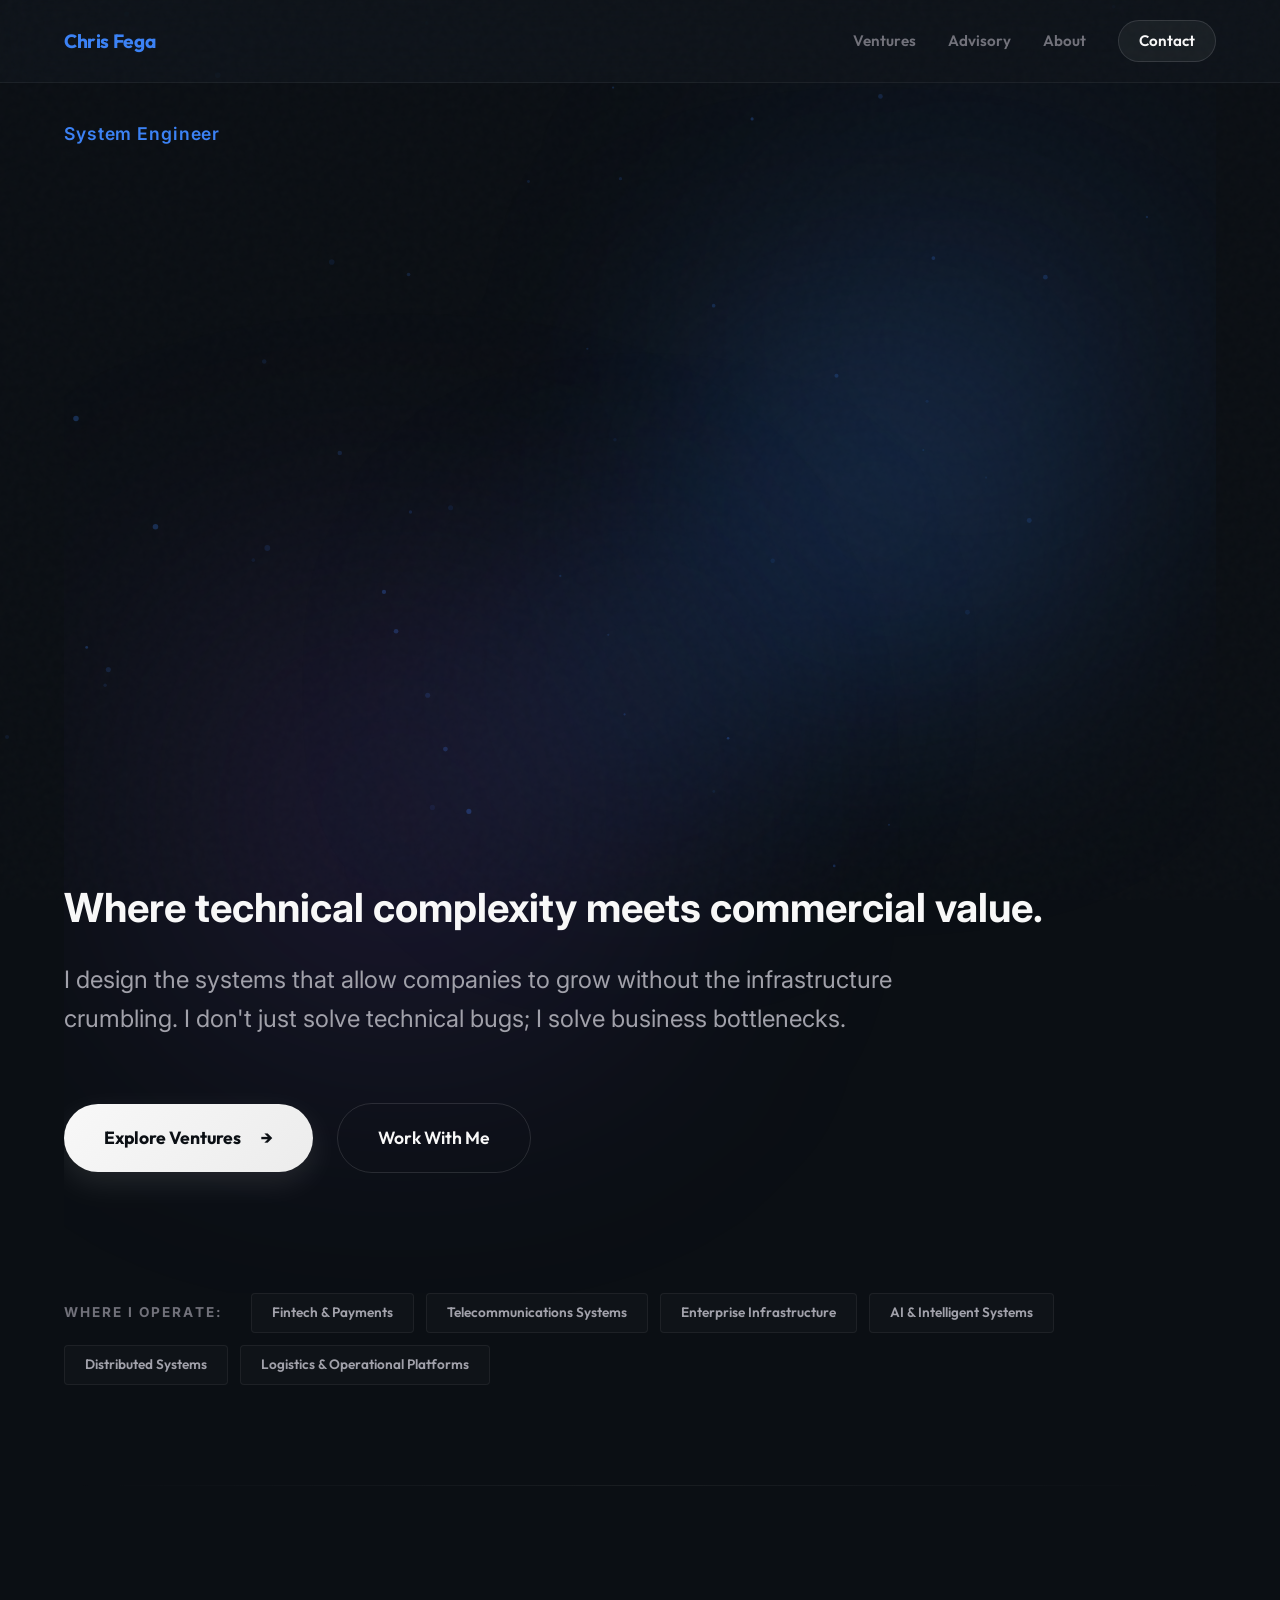
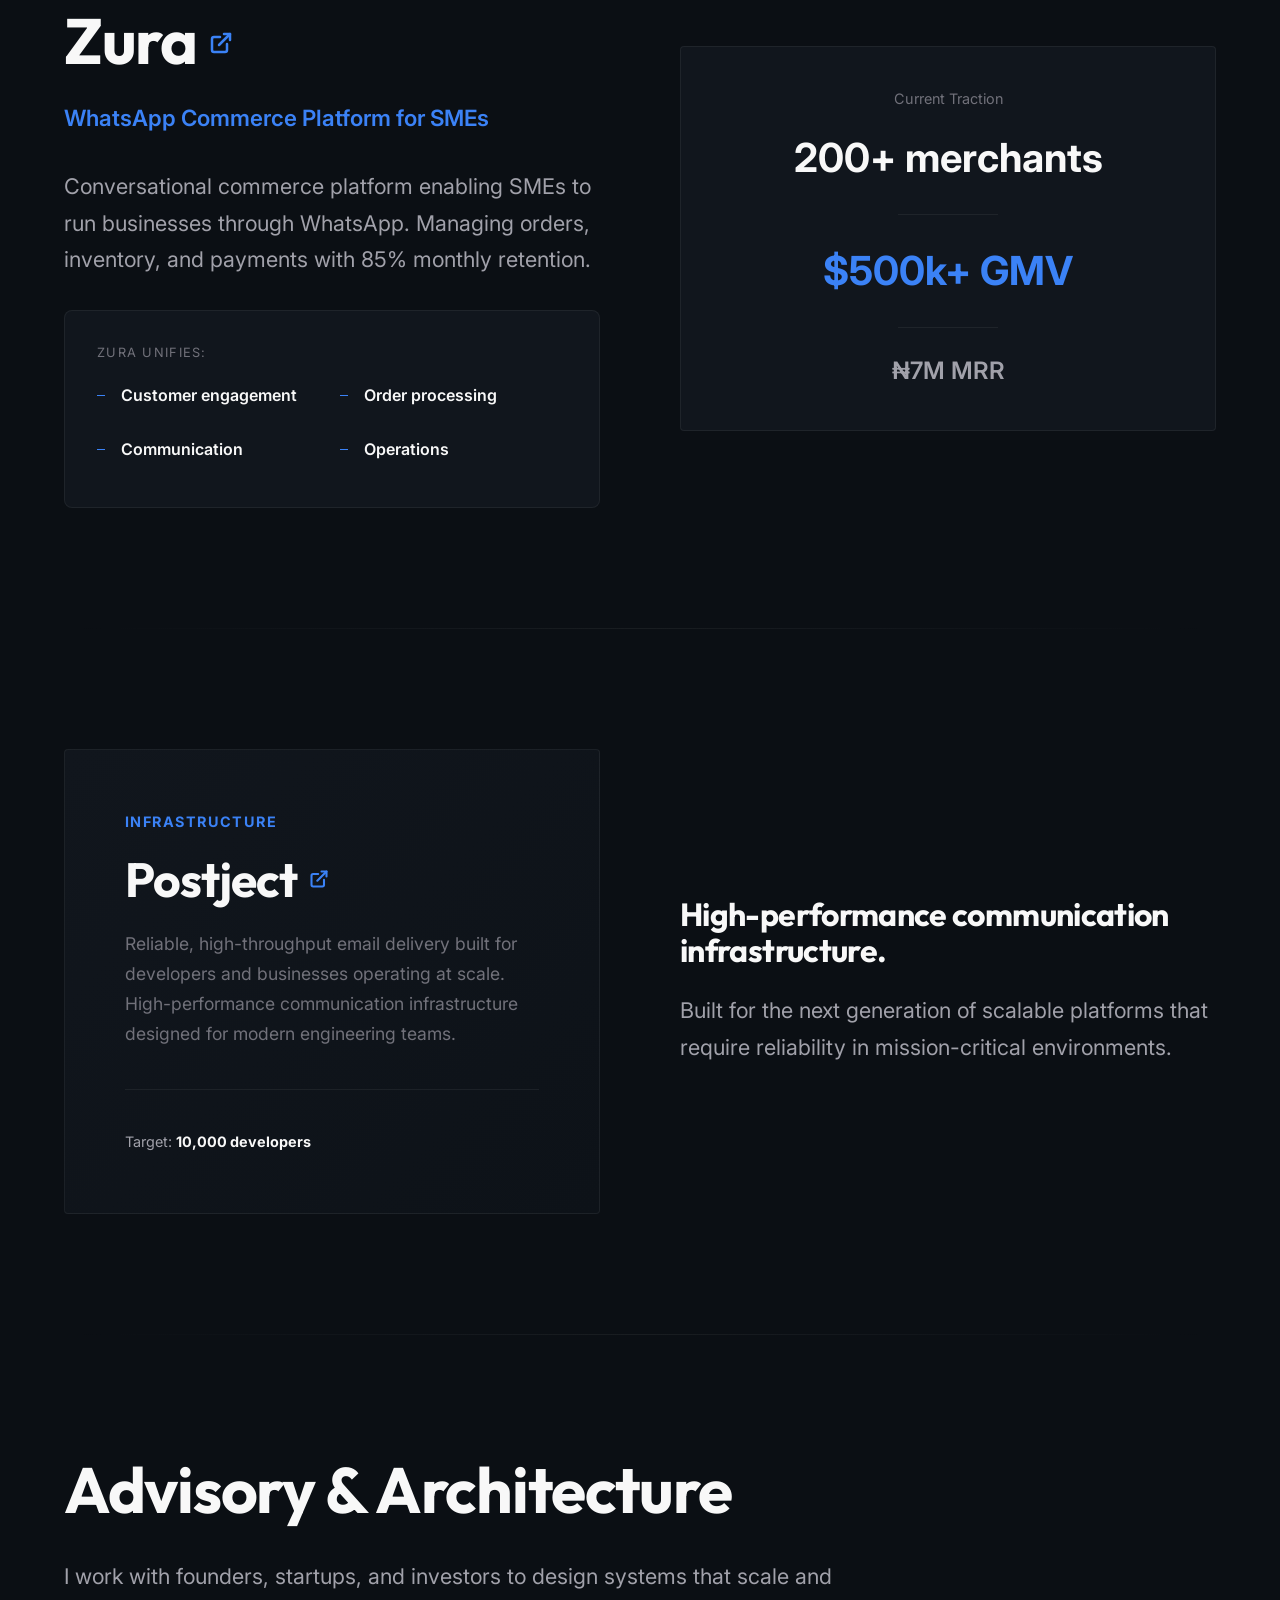
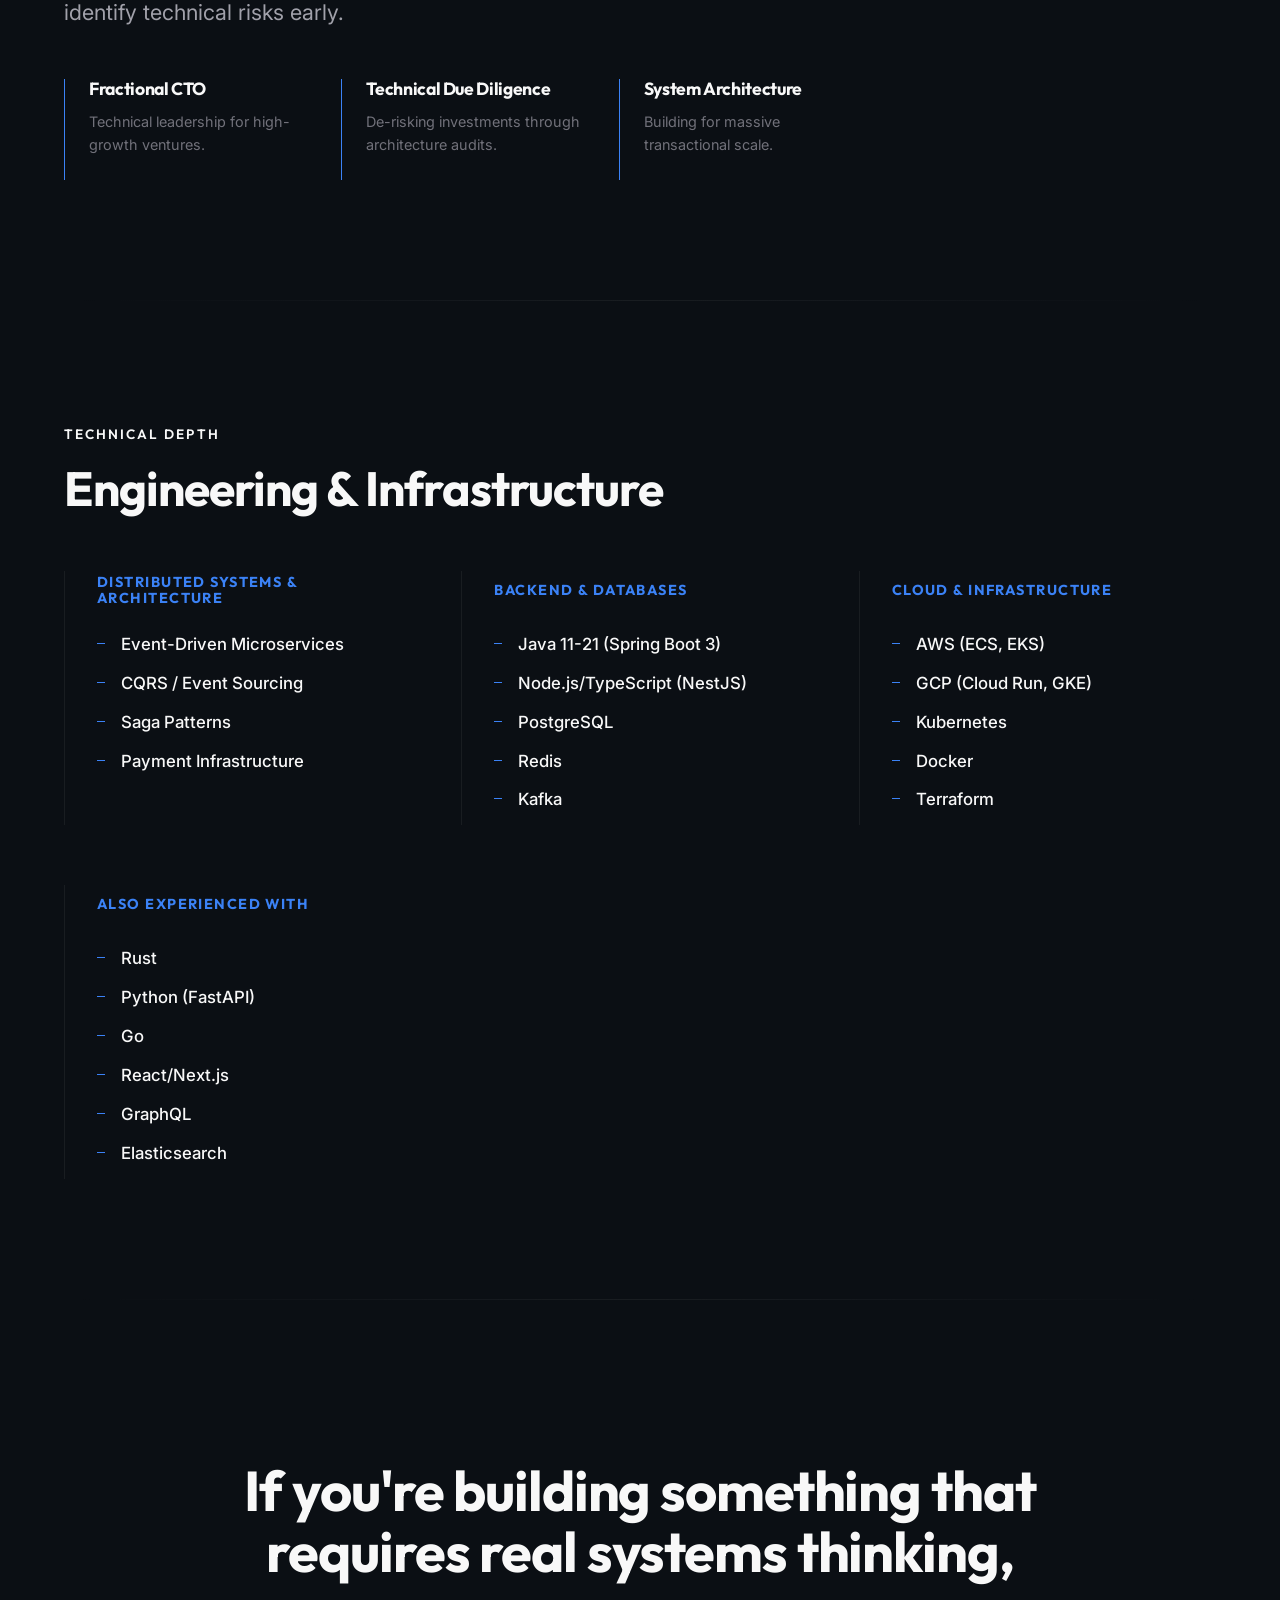
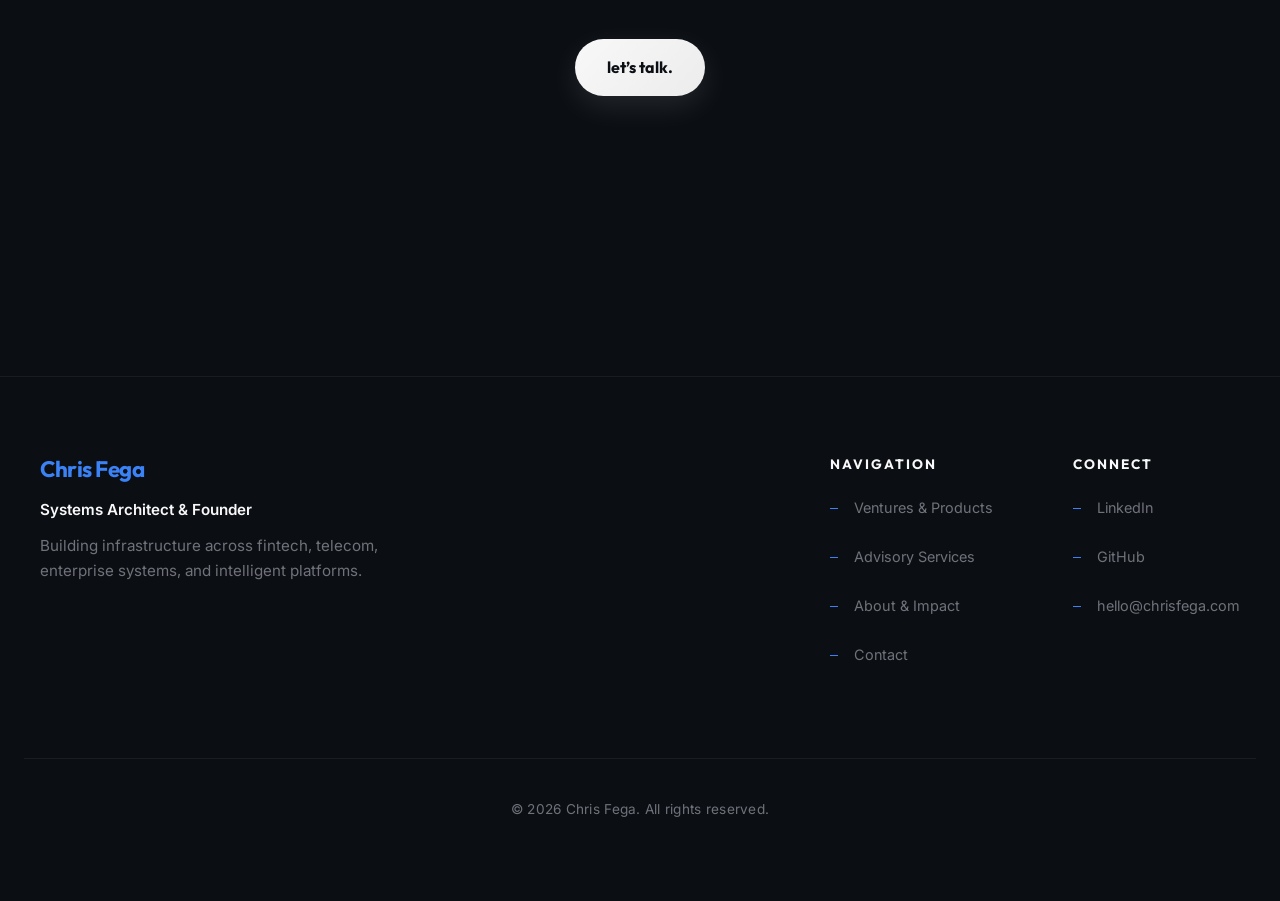
==== commit 52ed66c1: "Deploy fixed hero section spacing and layout" ====
--- a/index.html
+++ b/index.html
@@ -79,4 +79,4 @@
         .mobile-nav-link.active {
           color: var(--accent);
         }
-      </style><div style="max-width:1200px;margin:0 auto;padding:20px 24px;display:flex;justify-content:space-between;align-items:center"><a style="font-family:var(--font-heading);font-weight:700;font-size:1.2rem;letter-spacing:-0.02em;text-decoration:none;z-index:1001" href="/"><span class="text-accent">Chris Fega</span></a><div class="desktop-nav" style="display:flex;gap:32px;align-items:center;font-family:var(--font-heading);font-size:0.95rem;font-weight:600"><a class="nav-link " href="/ventures">Ventures</a><a class="nav-link " href="/advisory">Advisory</a><a class="nav-link " href="/about">About</a><a class="nav-btn " style="padding:8px 20px;border-radius:100px;text-decoration:none" href="/contact">Contact</a></div><button class="mobile-menu-btn" aria-label="Toggle Menu"><div style="width:24px;height:2px;background:var(--text-primary);margin-bottom:6px;transform:none;transition:0.3s"></div><div style="width:24px;height:2px;background:var(--text-primary);transition:0.3s;opacity:1"></div><div style="width:24px;height:2px;background:var(--text-primary);margin-top:6px;transform:none;transition:0.3s"></div></button></div><div class="mobile-overlay "><a class="mobile-nav-link " href="/ventures">Ventures</a><a class="mobile-nav-link " href="/advisory">Advisory</a><a class="mobile-nav-link " href="/about">About</a><a class="mobile-nav-link " href="/contact">Contact</a></div></nav><div style="padding-top:80px"><main><section class="section animate-in" id="hero" style="padding-top:140px;min-height:95vh;display:flex;flex-direction:column;justify-content:center;position:relative;overflow:hidden"><div class="bg-blur"></div><div class="hero-glow-orb" style="position:absolute;top:15%;right:8%;width:500px;height:500px;background:radial-gradient(circle, rgba(59, 130, 246, 0.2), transparent);filter:blur(100px);animation:float 8s ease-in-out infinite;z-index:0"></div><div class="hero-glow-orb" style="position:absolute;bottom:15%;left:3%;width:600px;height:600px;background:radial-gradient(circle, rgba(139, 92, 246, 0.15), transparent);filter:blur(120px);animation:float 12s ease-in-out infinite reverse;z-index:0"></div><div class="hero-glow-orb" style="position:absolute;top:50%;left:50%;width:400px;height:400px;background:radial-gradient(circle, rgba(59, 130, 246, 0.1), transparent);filter:blur(90px);animation:float 10s ease-in-out infinite 2s;z-index:0;transform:translate(-50%, -50%)"></div><div style="max-width:1200px;position:relative;z-index:1"><h1 class="delay-1 animate-in gradient-text hero-title" style="font-size:clamp(5rem, 15vw, 11rem);margin-bottom:56px;line-height:0.92;font-weight:900;letter-spacing:-0.05em;text-transform:none">Building the technology that scales businesses.</h1><div class="delay-2 animate-in" style="margin-bottom:64px"><div style="display:inline-block;padding:8px 20px;background:rgba(59, 130, 246, 0.1);border:1px solid rgba(59, 130, 246, 0.3);border-radius:100px;margin-bottom:28px"><p class="text-accent" style="font-size:0.95rem;font-weight:700;letter-spacing:0.1em;text-transform:uppercase;margin:0">Principal Platform Engineer • 11+ Years Building Distributed Systems</p></div><p style="font-size:2rem;font-weight:700;color:var(--text-primary);margin-bottom:24px;line-height:1.25;max-width:900px">Where technical complexity meets commercial value.</p><p class="lead" style="font-size:1.5rem;max-width:900px;margin-bottom:0;line-height:1.65;color:var(--text-secondary)">I design the systems that allow companies to grow without the infrastructure crumbling. I don&#x27;t just solve technical bugs; I solve business bottlenecks.</p></div><div class="delay-3 animate-in" style="margin-top:64px;display:flex;gap:24px;flex-wrap:wrap;align-items:center"><a href="/ventures" class="button-premium" style="font-size:1.1rem;padding:20px 40px">Explore Ventures<span style="margin-left:8px">→</span></a><a href="/contact" class="button-ghost" style="font-size:1.1rem;padding:20px 40px">Work With Me</a></div></div></section><section class="animate-in delay-3" style="padding:0 0 100px"><div style="display:flex;flex-wrap:wrap;gap:12px;align-items:center"><span class="text-muted" style="font-size:0.85rem;font-weight:700;text-transform:uppercase;letter-spacing:0.15em;margin-right:16px">Where I operate:</span><span style="padding:8px 20px;border:1px solid var(--border-subtle);border-radius:4px;font-size:0.85rem;color:var(--text-secondary);background:rgba(255,255,255,0.02);font-family:var(--font-heading);font-weight:600">Fintech &amp; Payments</span><span style="padding:8px 20px;border:1px solid var(--border-subtle);border-radius:4px;font-size:0.85rem;color:var(--text-secondary);background:rgba(255,255,255,0.02);font-family:var(--font-heading);font-weight:600">Telecommunications Systems</span><span style="padding:8px 20px;border:1px solid var(--border-subtle);border-radius:4px;font-size:0.85rem;color:var(--text-secondary);background:rgba(255,255,255,0.02);font-family:var(--font-heading);font-weight:600">Enterprise Infrastructure</span><span style="padding:8px 20px;border:1px solid var(--border-subtle);border-radius:4px;font-size:0.85rem;color:var(--text-secondary);background:rgba(255,255,255,0.02);font-family:var(--font-heading);font-weight:600">AI &amp; Intelligent Systems</span><span style="padding:8px 20px;border:1px solid var(--border-subtle);border-radius:4px;font-size:0.85rem;color:var(--text-secondary);background:rgba(255,255,255,0.02);font-family:var(--font-heading);font-weight:600">Distributed Systems</span><span style="padding:8px 20px;border:1px solid var(--border-subtle);border-radius:4px;font-size:0.85rem;color:var(--text-secondary);background:rgba(255,255,255,0.02);font-family:var(--font-heading);font-weight:600">Logistics &amp; Operational Platforms</span></div></section><div class="section-divider"></div><section class="section animate-in" id="zura"><div class="grid columns-2" style="align-items:start;gap:80px"><div><div style="margin-bottom:24px"><a href="https://zura.africa" target="_blank" rel="noopener noreferrer" style="text-decoration:none;color:inherit;display:inline-flex;align-items:center;gap:12px"><h2 style="font-size:clamp(2.5rem, 5vw, 4rem);margin:0">Zura</h2><svg viewBox="0 0 24 24" width="24" height="24" stroke="var(--accent)" stroke-width="2.5" fill="none" stroke-linecap="round" stroke-linejoin="round" style="margin-top:4px"><path d="M18 13v6a2 2 0 0 1-2 2H5a2 2 0 0 1-2-2V8a2 2 0 0 1 2-2h6"></path><polyline points="15 3 21 3 21 9"></polyline><line x1="10" y1="14" x2="21" y2="3"></line></svg></a></div><p style="font-size:1.4rem;color:var(--accent);font-weight:600;margin-bottom:32px">WhatsApp Commerce Platform for SMEs</p><p class="lead" style="margin-bottom:32px">Conversational commerce platform enabling SMEs to run businesses through WhatsApp. Managing orders, inventory, and payments with 85% monthly retention.</p><div style="background:var(--bg-surface);border:1px solid var(--border-subtle);padding:32px;border-radius:8px"><span class="text-muted" style="font-size:0.8rem;text-transform:uppercase;letter-spacing:0.1em;display:block;margin-bottom:20px">Zura unifies:</span><ul class="list-clean" style="padding:0;display:grid;grid-template-columns:1fr 1fr;gap:16px"><li style="color:var(--text-primary);font-weight:600">Customer engagement</li><li style="color:var(--text-primary);font-weight:600">Order processing</li><li style="color:var(--text-primary);font-weight:600">Communication</li><li style="color:var(--text-primary);font-weight:600">Operations</li></ul></div></div><div class="solid-card" style="margin-top:40px;text-align:center;display:flex;flex-direction:column;justify-content:center;min-height:300px"><span class="text-muted" style="font-size:0.9rem;margin-bottom:16px">Current Traction</span><p style="font-size:2.5rem;font-weight:700;color:var(--text-primary)">200+ merchants</p><div style="height:1px;background:var(--border-subtle);margin:24px auto;width:100px"></div><p style="font-size:2.5rem;font-weight:700;color:var(--accent)">$500k+ GMV</p><div style="height:1px;background:var(--border-subtle);margin:24px auto;width:100px"></div><p style="font-size:1.5rem;font-weight:600;color:var(--text-secondary)">₦7M MRR</p></div></div></section><div class="section-divider"></div><section class="section animate-in" id="postject"><div class="grid columns-2" style="gap:80px;align-items:center"><div class="solid-card" style="padding:60px;background:linear-gradient(135deg, var(--bg-surface) 0%, #0d1218 100%)"><span class="text-accent" style="font-size:0.9rem;font-weight:700;text-transform:uppercase;letter-spacing:0.1em;display:block;margin-bottom:20px">Infrastructure</span><div style="margin-bottom:24px"><a href="https://postject.com" target="_blank" rel="noopener noreferrer" style="text-decoration:none;color:inherit;display:inline-flex;align-items:center;gap:12px"><h2 style="margin:0">Postject</h2><svg viewBox="0 0 24 24" width="20" height="20" stroke="var(--accent)" stroke-width="2.5" fill="none" stroke-linecap="round" stroke-linejoin="round"><path d="M18 13v6a2 2 0 0 1-2 2H5a2 2 0 0 1-2-2V8a2 2 0 0 1 2-2h6"></path><polyline points="15 3 21 3 21 9"></polyline><line x1="10" y1="14" x2="21" y2="3"></line></svg></a></div><p class="text-muted" style="font-size:1.1rem;line-height:1.7">Reliable, high-throughput email delivery built for developers and businesses operating at scale. High-performance communication infrastructure designed for modern engineering teams.</p><div style="margin-top:40px;padding-top:40px;border-top:1px solid var(--border-subtle)"><p style="font-size:0.9rem;color:var(--text-secondary)">Target: <span style="color:var(--text-primary);font-weight:700">10,000 developers</span></p></div></div><div><h3 style="font-size:2rem;margin-bottom:24px">High-performance communication infrastructure.</h3><p class="lead">Built for the next generation of scalable platforms that require reliability in mission-critical environments.</p></div></div></section><div class="section-divider"></div><section class="section animate-in" id="advisory"><div style="max-width:800px"><h2 style="font-size:clamp(2.5rem, 5vw, 4rem);margin-bottom:32px">Advisory &amp; Architecture</h2><p class="lead" style="margin-bottom:48px">I work with founders, startups, and investors to design systems that scale and identify technical risks early.</p><div class="grid columns-3"><div style="border-left:1px solid var(--accent);padding-left:24px;padding-bottom:24px"><h4 style="margin-bottom:12px;font-size:1.1rem">Fractional CTO</h4><p class="text-muted" style="font-size:0.9rem">Technical leadership for high-growth ventures.</p></div><div style="border-left:1px solid var(--accent);padding-left:24px;padding-bottom:24px"><h4 style="margin-bottom:12px;font-size:1.1rem">Technical Due Diligence</h4><p class="text-muted" style="font-size:0.9rem">De-risking investments through architecture audits.</p></div><div style="border-left:1px solid var(--accent);padding-left:24px"><h4 style="margin-bottom:12px;font-size:1.1rem">System Architecture</h4><p class="text-muted" style="font-size:0.9rem">Building for massive transactional scale.</p></div></div></div></section><div class="section-divider"></div><section class="section animate-in" id="stack"><span class="small-label">Technical Depth</span><h2 style="margin-bottom:56px">Engineering &amp; Infrastructure</h2><div style="display:grid;grid-template-columns:repeat(auto-fit, minmax(280px, 1fr));gap:60px 40px"><div class="animate-in delay-1" style="border-left:1px solid var(--border-subtle);padding-left:32px"><h4 style="font-size:0.9rem;color:var(--accent);text-transform:uppercase;letter-spacing:0.1em;margin-bottom:20px;min-height:40px;display:flex;align-items:center">Distributed systems &amp; architecture</h4><ul class="list-clean" style="padding:0"><li style="color:var(--text-primary);font-weight:500;font-size:1.05rem;margin-bottom:12px">Event-Driven Microservices</li><li style="color:var(--text-primary);font-weight:500;font-size:1.05rem;margin-bottom:12px">CQRS / Event Sourcing</li><li style="color:var(--text-primary);font-weight:500;font-size:1.05rem;margin-bottom:12px">Saga Patterns</li><li style="color:var(--text-primary);font-weight:500;font-size:1.05rem;margin-bottom:12px">Payment Infrastructure</li></ul></div><div class="animate-in delay-2" style="border-left:1px solid var(--border-subtle);padding-left:32px"><h4 style="font-size:0.9rem;color:var(--accent);text-transform:uppercase;letter-spacing:0.1em;margin-bottom:20px;min-height:40px;display:flex;align-items:center">Backend &amp; databases</h4><ul class="list-clean" style="padding:0"><li style="color:var(--text-primary);font-weight:500;font-size:1.05rem;margin-bottom:12px">Java 11-21 (Spring Boot 3)</li><li style="color:var(--text-primary);font-weight:500;font-size:1.05rem;margin-bottom:12px">Node.js/TypeScript (NestJS)</li><li style="color:var(--text-primary);font-weight:500;font-size:1.05rem;margin-bottom:12px">PostgreSQL</li><li style="color:var(--text-primary);font-weight:500;font-size:1.05rem;margin-bottom:12px">Redis</li><li style="color:var(--text-primary);font-weight:500;font-size:1.05rem;margin-bottom:12px">Kafka</li></ul></div><div class="animate-in delay-3" style="border-left:1px solid var(--border-subtle);padding-left:32px"><h4 style="font-size:0.9rem;color:var(--accent);text-transform:uppercase;letter-spacing:0.1em;margin-bottom:20px;min-height:40px;display:flex;align-items:center">Cloud &amp; infrastructure</h4><ul class="list-clean" style="padding:0"><li style="color:var(--text-primary);font-weight:500;font-size:1.05rem;margin-bottom:12px">AWS (ECS, EKS)</li><li style="color:var(--text-primary);font-weight:500;font-size:1.05rem;margin-bottom:12px">GCP (Cloud Run, GKE)</li><li style="color:var(--text-primary);font-weight:500;font-size:1.05rem;margin-bottom:12px">Kubernetes</li><li style="color:var(--text-primary);font-weight:500;font-size:1.05rem;margin-bottom:12px">Docker</li><li style="color:var(--text-primary);font-weight:500;font-size:1.05rem;margin-bottom:12px">Terraform</li></ul></div><div class="animate-in delay-4" style="border-left:1px solid var(--border-subtle);padding-left:32px"><h4 style="font-size:0.9rem;color:var(--accent);text-transform:uppercase;letter-spacing:0.1em;margin-bottom:20px;min-height:40px;display:flex;align-items:center">Also experienced with</h4><ul class="list-clean" style="padding:0"><li style="color:var(--text-primary);font-weight:500;font-size:1.05rem;margin-bottom:12px">Rust</li><li style="color:var(--text-primary);font-weight:500;font-size:1.05rem;margin-bottom:12px">Python (FastAPI)</li><li style="color:var(--text-primary);font-weight:500;font-size:1.05rem;margin-bottom:12px">Go</li><li style="color:var(--text-primary);font-weight:500;font-size:1.05rem;margin-bottom:12px">React/Next.js</li><li style="color:var(--text-primary);font-weight:500;font-size:1.05rem;margin-bottom:12px">GraphQL</li><li style="color:var(--text-primary);font-weight:500;font-size:1.05rem;margin-bottom:12px">Elasticsearch</li></ul></div></div></section><div class="section-divider"></div><section class="section animate-in delay-2" style="text-align:center;padding:160px 0"><h2 style="max-width:800px;margin:0 auto 32px;font-size:clamp(2rem, 5vw, 3.5rem)">If you&#x27;re building something that requires real systems thinking,</h2><div style="margin-top:56px"><a href="/contact" class="button-premium">let’s talk.</a></div></section></main></div><footer class="footer" style="margin-top:120px;padding:80px 24px;border-top:1px solid var(--border-subtle)"><div style="max-width:1200px;margin:0 auto;display:flex;flex-wrap:wrap;justify-content:space-between;gap:60px"><div style="flex:1 1 400px;text-align:left"><h3 style="font-size:1.4rem;margin-bottom:16px;font-weight:700"><span class="text-accent">Chris Fega</span></h3><p style="color:var(--text-primary);font-weight:600;font-size:0.95rem;margin-bottom:12px">Systems Architect &amp; Founder</p><p class="text-muted" style="max-width:400px;font-size:0.95rem;line-height:1.6">Building infrastructure across fintech, telecom, enterprise systems, and intelligent platforms.</p></div><div style="display:flex;gap:80px;flex-wrap:wrap;text-align:left"><div><h4 style="color:var(--text-primary);margin-bottom:24px;font-size:0.85rem;text-transform:uppercase;letter-spacing:0.15em;font-weight:700">Navigation</h4><ul class="list-clean" style="display:flex;flex-direction:column;gap:14px;padding:0"><li><a class="text-muted" style="text-decoration:none" href="/ventures">Ventures &amp; Products</a></li><li><a class="text-muted" style="text-decoration:none" href="/advisory">Advisory Services</a></li><li><a class="text-muted" style="text-decoration:none" href="/about">About &amp; Impact</a></li><li><a class="text-muted" style="text-decoration:none" href="/contact">Contact</a></li></ul></div><div><h4 style="color:var(--text-primary);margin-bottom:24px;font-size:0.85rem;text-transform:uppercase;letter-spacing:0.15em;font-weight:700">Connect</h4><ul class="list-clean" style="display:flex;flex-direction:column;gap:14px;padding:0"><li><a href="https://linkedin.com/in/christian-onokharigho" target="_blank" rel="noopener noreferrer" class="text-muted" style="text-decoration:none">LinkedIn</a></li><li><a href="https://github.com/krixfega" target="_blank" rel="noopener noreferrer" class="text-muted" style="text-decoration:none">GitHub</a></li><li><a href="mailto:hello@chrisfega.com" class="text-muted" style="text-decoration:none">hello@chrisfega.com</a></li></ul></div></div></div><div style="border-top:1px solid var(--border-subtle);margin-top:80px;padding-top:40px;text-align:center;color:var(--text-muted);font-size:0.85rem;letter-spacing:0.02em">© <!-- -->2026<!-- --> Chris Fega. All rights reserved.</div></footer><script src="/_next/static/chunks/webpack-cb86a99cd2f791d1.js" async=""></script><script>(self.__next_f=self.__next_f||[]).push([0]);self.__next_f.push([2,null])</script><script>self.__next_f.push([1,"1:HL[\"/_next/static/css/13a0cb0d3940ee1b.css\",\"style\"]\n"])</script><script>self.__next_f.push([1,"2:I[5751,[],\"\"]\n4:I[5007,[\"291\",\"static/chunks/291-421130fd0df41503.js\",\"185\",\"static/chunks/app/layout-fe11b9b2df0b7305.js\"],\"default\"]\n5:I[2168,[\"291\",\"static/chunks/291-421130fd0df41503.js\",\"185\",\"static/chunks/app/layout-fe11b9b2df0b7305.js\"],\"default\"]\n6:I[2914,[\"291\",\"static/chunks/291-421130fd0df41503.js\",\"185\",\"static/chunks/app/layout-fe11b9b2df0b7305.js\"],\"default\"]\n7:I[9275,[],\"\"]\n8:I[1343,[],\"\"]\n9:I[231,[\"291\",\"static/chunks/291-421130fd0df41503.js\",\"185\",\"static/chunks/app/layout-fe11b9b2df0b7305.js\"],\"\"]\nb:I[6130,[],\"\"]\nc:[]\n"])</script><script>self.__next_f.push([1,"0:[[[\"$\",\"link\",\"0\",{\"rel\":\"stylesheet\",\"href\":\"/_next/static/css/13a0cb0d3940ee1b.css\",\"precedence\":\"next\",\"crossOrigin\":\"$undefined\"}]],[\"$\",\"$L2\",null,{\"buildId\":\"IUrVydsFtYsVeGiVkxz3l\",\"assetPrefix\":\"\",\"initialCanonicalUrl\":\"/\",\"initialTree\":[\"\",{\"children\":[\"__PAGE__\",{}]},\"$undefined\",\"$undefined\",true],\"initialSeedData\":[\"\",{\"children\":[\"__PAGE__\",{},[[\"$L3\",[\"$\",\"main\",null,{\"children\":[[\"$\",\"section\",null,{\"className\":\"section animate-in\",\"id\":\"hero\",\"style\":{\"paddingTop\":\"140px\",\"minHeight\":\"95vh\",\"display\":\"flex\",\"flexDirection\":\"column\",\"justifyContent\":\"center\",\"position\":\"relative\",\"overflow\":\"hidden\"},\"children\":[[\"$\",\"div\",null,{\"className\":\"bg-blur\"}],[\"$\",\"div\",null,{\"className\":\"hero-glow-orb\",\"style\":{\"position\":\"absolute\",\"top\":\"15%\",\"right\":\"8%\",\"width\":\"500px\",\"height\":\"500px\",\"background\":\"radial-gradient(circle, rgba(59, 130, 246, 0.2), transparent)\",\"filter\":\"blur(100px)\",\"animation\":\"float 8s ease-in-out infinite\",\"zIndex\":0}}],[\"$\",\"div\",null,{\"className\":\"hero-glow-orb\",\"style\":{\"position\":\"absolute\",\"bottom\":\"15%\",\"left\":\"3%\",\"width\":\"600px\",\"height\":\"600px\",\"background\":\"radial-gradient(circle, rgba(139, 92, 246, 0.15), transparent)\",\"filter\":\"blur(120px)\",\"animation\":\"float 12s ease-in-out infinite reverse\",\"zIndex\":0}}],[\"$\",\"div\",null,{\"className\":\"hero-glow-orb\",\"style\":{\"position\":\"absolute\",\"top\":\"50%\",\"left\":\"50%\",\"width\":\"400px\",\"height\":\"400px\",\"background\":\"radial-gradient(circle, rgba(59, 130, 246, 0.1), transparent)\",\"filter\":\"blur(90px)\",\"animation\":\"float 10s ease-in-out infinite 2s\",\"zIndex\":0,\"transform\":\"translate(-50%, -50%)\"}}],[\"$\",\"div\",null,{\"style\":{\"maxWidth\":\"1200px\",\"position\":\"relative\",\"zIndex\":1},\"children\":[[\"$\",\"h1\",null,{\"className\":\"delay-1 animate-in gradient-text hero-title\",\"style\":{\"fontSize\":\"clamp(5rem, 15vw, 11rem)\",\"marginBottom\":\"56px\",\"lineHeight\":0.92,\"fontWeight\":900,\"letterSpacing\":\"-0.05em\",\"textTransform\":\"none\"},\"children\":\"Building the technology that scales businesses.\"}],[\"$\",\"div\",null,{\"className\":\"delay-2 animate-in\",\"style\":{\"marginBottom\":\"64px\"},\"children\":[[\"$\",\"div\",null,{\"style\":{\"display\":\"inline-block\",\"padding\":\"8px 20px\",\"background\":\"rgba(59, 130, 246, 0.1)\",\"border\":\"1px solid rgba(59, 130, 246, 0.3)\",\"borderRadius\":\"100px\",\"marginBottom\":\"28px\"},\"children\":[\"$\",\"p\",null,{\"className\":\"text-accent\",\"style\":{\"fontSize\":\"0.95rem\",\"fontWeight\":700,\"letterSpacing\":\"0.1em\",\"textTransform\":\"uppercase\",\"margin\":0},\"children\":\"Principal Platform Engineer • 11+ Years Building Distributed Systems\"}]}],[\"$\",\"p\",null,{\"style\":{\"fontSize\":\"2rem\",\"fontWeight\":700,\"color\":\"var(--text-primary)\",\"marginBottom\":\"24px\",\"lineHeight\":1.25,\"maxWidth\":\"900px\"},\"children\":\"Where technical complexity meets commercial value.\"}],[\"$\",\"p\",null,{\"className\":\"lead\",\"style\":{\"fontSize\":\"1.5rem\",\"maxWidth\":\"900px\",\"marginBottom\":\"0\",\"lineHeight\":1.65,\"color\":\"var(--text-secondary)\"},\"children\":\"I design the systems that allow companies to grow without the infrastructure crumbling. I don't just solve technical bugs; I solve business bottlenecks.\"}]]}],[\"$\",\"div\",null,{\"className\":\"delay-3 animate-in\",\"style\":{\"marginTop\":\"64px\",\"display\":\"flex\",\"gap\":\"24px\",\"flexWrap\":\"wrap\",\"alignItems\":\"center\"},\"children\":[[\"$\",\"a\",null,{\"href\":\"/ventures\",\"className\":\"button-premium\",\"style\":{\"fontSize\":\"1.1rem\",\"padding\":\"20px 40px\"},\"children\":[\"Explore Ventures\",[\"$\",\"span\",null,{\"style\":{\"marginLeft\":\"8px\"},\"children\":\"→\"}]]}],[\"$\",\"a\",null,{\"href\":\"/contact\",\"className\":\"button-ghost\",\"style\":{\"fontSize\":\"1.1rem\",\"padding\":\"20px 40px\"},\"children\":\"Work With Me\"}]]}]]}]]}],[\"$\",\"section\",null,{\"className\":\"animate-in delay-3\",\"style\":{\"padding\":\"0 0 100px\"},\"children\":[\"$\",\"div\",null,{\"style\":{\"display\":\"flex\",\"flexWrap\":\"wrap\",\"gap\":\"12px\",\"alignItems\":\"center\"},\"children\":[[\"$\",\"span\",null,{\"className\":\"text-muted\",\"style\":{\"fontSize\":\"0.85rem\",\"fontWeight\":700,\"textTransform\":\"uppercase\",\"letterSpacing\":\"0.15em\",\"marginRight\":\"16px\"},\"children\":\"Where I operate:\"}],[[\"$\",\"span\",\"Fintech \u0026 Payments\",{\"style\":{\"padding\":\"8px 20px\",\"border\":\"1px solid var(--border-subtle)\",\"borderRadius\":\"4px\",\"fontSize\":\"0.85rem\",\"color\":\"var(--text-secondary)\",\"background\":\"rgba(255,255,255,0.02)\",\"fontFamily\":\"var(--font-heading)\",\"fontWeight\":600},\"children\":\"Fintech \u0026 Payments\"}],[\"$\",\"span\",\"Telecommunications Systems\",{\"style\":{\"padding\":\"8px 20px\",\"border\":\"1px solid var(--border-subtle)\",\"borderRadius\":\"4px\",\"fontSize\":\"0.85rem\",\"color\":\"var(--text-secondary)\",\"background\":\"rgba(255,255,255,0.02)\",\"fontFamily\":\"var(--font-heading)\",\"fontWeight\":600},\"children\":\"Telecommunications Systems\"}],[\"$\",\"span\",\"Enterprise Infrastructure\",{\"style\":{\"padding\":\"8px 20px\",\"border\":\"1px solid var(--border-subtle)\",\"borderRadius\":\"4px\",\"fontSize\":\"0.85rem\",\"color\":\"var(--text-secondary)\",\"background\":\"rgba(255,255,255,0.02)\",\"fontFamily\":\"var(--font-heading)\",\"fontWeight\":600},\"children\":\"Enterprise Infrastructure\"}],[\"$\",\"span\",\"AI \u0026 Intelligent Systems\",{\"style\":{\"padding\":\"8px 20px\",\"border\":\"1px solid var(--border-subtle)\",\"borderRadius\":\"4px\",\"fontSize\":\"0.85rem\",\"color\":\"var(--text-secondary)\",\"background\":\"rgba(255,255,255,0.02)\",\"fontFamily\":\"var(--font-heading)\",\"fontWeight\":600},\"children\":\"AI \u0026 Intelligent Systems\"}],[\"$\",\"span\",\"Distributed Systems\",{\"style\":{\"padding\":\"8px 20px\",\"border\":\"1px solid var(--border-subtle)\",\"borderRadius\":\"4px\",\"fontSize\":\"0.85rem\",\"color\":\"var(--text-secondary)\",\"background\":\"rgba(255,255,255,0.02)\",\"fontFamily\":\"var(--font-heading)\",\"fontWeight\":600},\"children\":\"Distributed Systems\"}],[\"$\",\"span\",\"Logistics \u0026 Operational Platforms\",{\"style\":{\"padding\":\"8px 20px\",\"border\":\"1px solid var(--border-subtle)\",\"borderRadius\":\"4px\",\"fontSize\":\"0.85rem\",\"color\":\"var(--text-secondary)\",\"background\":\"rgba(255,255,255,0.02)\",\"fontFamily\":\"var(--font-heading)\",\"fontWeight\":600},\"children\":\"Logistics \u0026 Operational Platforms\"}]]]}]}],[\"$\",\"div\",null,{\"className\":\"section-divider\"}],[\"$\",\"section\",null,{\"className\":\"section animate-in\",\"id\":\"zura\",\"children\":[\"$\",\"div\",null,{\"className\":\"grid columns-2\",\"style\":{\"alignItems\":\"start\",\"gap\":\"80px\"},\"children\":[[\"$\",\"div\",null,{\"children\":[[\"$\",\"div\",null,{\"style\":{\"marginBottom\":\"24px\"},\"children\":[\"$\",\"a\",null,{\"href\":\"https://zura.africa\",\"target\":\"_blank\",\"rel\":\"noopener noreferrer\",\"style\":{\"textDecoration\":\"none\",\"color\":\"inherit\",\"display\":\"inline-flex\",\"alignItems\":\"center\",\"gap\":\"12px\"},\"children\":[[\"$\",\"h2\",null,{\"style\":{\"fontSize\":\"clamp(2.5rem, 5vw, 4rem)\",\"margin\":0},\"children\":\"Zura\"}],[\"$\",\"svg\",null,{\"viewBox\":\"0 0 24 24\",\"width\":\"24\",\"height\":\"24\",\"stroke\":\"var(--accent)\",\"strokeWidth\":\"2.5\",\"fill\":\"none\",\"strokeLinecap\":\"round\",\"strokeLinejoin\":\"round\",\"style\":{\"marginTop\":\"4px\"},\"children\":[[\"$\",\"path\",null,{\"d\":\"M18 13v6a2 2 0 0 1-2 2H5a2 2 0 0 1-2-2V8a2 2 0 0 1 2-2h6\"}],[\"$\",\"polyline\",null,{\"points\":\"15 3 21 3 21 9\"}],[\"$\",\"line\",null,{\"x1\":\"10\",\"y1\":\"14\",\"x2\":\"21\",\"y2\":\"3\"}]]}]]}]}],[\"$\",\"p\",null,{\"style\":{\"fontSize\":\"1.4rem\",\"color\":\"var(--accent)\",\"fontWeight\":600,\"marginBottom\":\"32px\"},\"children\":\"WhatsApp Commerce Platform for SMEs\"}],[\"$\",\"p\",null,{\"className\":\"lead\",\"style\":{\"marginBottom\":\"32px\"},\"children\":\"Conversational commerce platform enabling SMEs to run businesses through WhatsApp. Managing orders, inventory, and payments with 85% monthly retention.\"}],[\"$\",\"div\",null,{\"style\":{\"background\":\"var(--bg-surface)\",\"border\":\"1px solid var(--border-subtle)\",\"padding\":\"32px\",\"borderRadius\":\"8px\"},\"children\":[[\"$\",\"span\",null,{\"className\":\"text-muted\",\"style\":{\"fontSize\":\"0.8rem\",\"textTransform\":\"uppercase\",\"letterSpacing\":\"0.1em\",\"display\":\"block\",\"marginBottom\":\"20px\"},\"children\":\"Zura unifies:\"}],[\"$\",\"ul\",null,{\"className\":\"list-clean\",\"style\":{\"padding\":0,\"display\":\"grid\",\"gridTemplateColumns\":\"1fr 1fr\",\"gap\":\"16px\"},\"children\":[[\"$\",\"li\",null,{\"style\":{\"color\":\"var(--text-primary)\",\"fontWeight\":600},\"children\":\"Customer engagement\"}],[\"$\",\"li\",null,{\"style\":{\"color\":\"var(--text-primary)\",\"fontWeight\":600},\"children\":\"Order processing\"}],[\"$\",\"li\",null,{\"style\":{\"color\":\"var(--text-primary)\",\"fontWeight\":600},\"children\":\"Communication\"}],[\"$\",\"li\",null,{\"style\":{\"color\":\"var(--text-primary)\",\"fontWeight\":600},\"children\":\"Operations\"}]]}]]}]]}],[\"$\",\"div\",null,{\"className\":\"solid-card\",\"style\":{\"marginTop\":\"40px\",\"textAlign\":\"center\",\"display\":\"flex\",\"flexDirection\":\"column\",\"justifyContent\":\"center\",\"minHeight\":\"300px\"},\"children\":[[\"$\",\"span\",null,{\"className\":\"text-muted\",\"style\":{\"fontSize\":\"0.9rem\",\"marginBottom\":\"16px\"},\"children\":\"Current Traction\"}],[\"$\",\"p\",null,{\"style\":{\"fontSize\":\"2.5rem\",\"fontWeight\":700,\"color\":\"var(--text-primary)\"},\"children\":\"200+ merchants\"}],[\"$\",\"div\",null,{\"style\":{\"height\":\"1px\",\"background\":\"var(--border-subtle)\",\"margin\":\"24px auto\",\"width\":\"100px\"}}],[\"$\",\"p\",null,{\"style\":{\"fontSize\":\"2.5rem\",\"fontWeight\":700,\"color\":\"var(--accent)\"},\"children\":\"$$500k+ GMV\"}],[\"$\",\"div\",null,{\"style\":{\"height\":\"1px\",\"background\":\"var(--border-subtle)\",\"margin\":\"24px auto\",\"width\":\"100px\"}}],[\"$\",\"p\",null,{\"style\":{\"fontSize\":\"1.5rem\",\"fontWeight\":600,\"color\":\"var(--text-secondary)\"},\"children\":\"₦7M MRR\"}]]}]]}]}],[\"$\",\"div\",null,{\"className\":\"section-divider\"}],[\"$\",\"section\",null,{\"className\":\"section animate-in\",\"id\":\"postject\",\"children\":[\"$\",\"div\",null,{\"className\":\"grid columns-2\",\"style\":{\"gap\":\"80px\",\"alignItems\":\"center\"},\"children\":[[\"$\",\"div\",null,{\"className\":\"solid-card\",\"style\":{\"padding\":\"60px\",\"background\":\"linear-gradient(135deg, var(--bg-surface) 0%, #0d1218 100%)\"},\"children\":[[\"$\",\"span\",null,{\"className\":\"text-accent\",\"style\":{\"fontSize\":\"0.9rem\",\"fontWeight\":700,\"textTransform\":\"uppercase\",\"letterSpacing\":\"0.1em\",\"display\":\"block\",\"marginBottom\":\"20px\"},\"children\":\"Infrastructure\"}],[\"$\",\"div\",null,{\"style\":{\"marginBottom\":\"24px\"},\"children\":[\"$\",\"a\",null,{\"href\":\"https://postject.com\",\"target\":\"_blank\",\"rel\":\"noopener noreferrer\",\"style\":{\"textDecoration\":\"none\",\"color\":\"inherit\",\"display\":\"inline-flex\",\"alignItems\":\"center\",\"gap\":\"12px\"},\"children\":[[\"$\",\"h2\",null,{\"style\":{\"margin\":0},\"children\":\"Postject\"}],[\"$\",\"svg\",null,{\"viewBox\":\"0 0 24 24\",\"width\":\"20\",\"height\":\"20\",\"stroke\":\"var(--accent)\",\"strokeWidth\":\"2.5\",\"fill\":\"none\",\"strokeLinecap\":\"round\",\"strokeLinejoin\":\"round\",\"children\":[[\"$\",\"path\",null,{\"d\":\"M18 13v6a2 2 0 0 1-2 2H5a2 2 0 0 1-2-2V8a2 2 0 0 1 2-2h6\"}],[\"$\",\"polyline\",null,{\"points\":\"15 3 21 3 21 9\"}],[\"$\",\"line\",null,{\"x1\":\"10\",\"y1\":\"14\",\"x2\":\"21\",\"y2\":\"3\"}]]}]]}]}],[\"$\",\"p\",null,{\"className\":\"text-muted\",\"style\":{\"fontSize\":\"1.1rem\",\"lineHeight\":1.7},\"children\":\"Reliable, high-throughput email delivery built for developers and businesses operating at scale. High-performance communication infrastructure designed for modern engineering teams.\"}],[\"$\",\"div\",null,{\"style\":{\"marginTop\":\"40px\",\"paddingTop\":\"40px\",\"borderTop\":\"1px solid var(--border-subtle)\"},\"children\":[\"$\",\"p\",null,{\"style\":{\"fontSize\":\"0.9rem\",\"color\":\"var(--text-secondary)\"},\"children\":[\"Target: \",[\"$\",\"span\",null,{\"style\":{\"color\":\"var(--text-primary)\",\"fontWeight\":700},\"children\":\"10,000 developers\"}]]}]}]]}],[\"$\",\"div\",null,{\"children\":[[\"$\",\"h3\",null,{\"style\":{\"fontSize\":\"2rem\",\"marginBottom\":\"24px\"},\"children\":\"High-performance communication infrastructure.\"}],[\"$\",\"p\",null,{\"className\":\"lead\",\"children\":\"Built for the next generation of scalable platforms that require reliability in mission-critical environments.\"}]]}]]}]}],[\"$\",\"div\",null,{\"className\":\"section-divider\"}],[\"$\",\"section\",null,{\"className\":\"section animate-in\",\"id\":\"advisory\",\"children\":[\"$\",\"div\",null,{\"style\":{\"maxWidth\":\"800px\"},\"children\":[[\"$\",\"h2\",null,{\"style\":{\"fontSize\":\"clamp(2.5rem, 5vw, 4rem)\",\"marginBottom\":\"32px\"},\"children\":\"Advisory \u0026 Architecture\"}],[\"$\",\"p\",null,{\"className\":\"lead\",\"style\":{\"marginBottom\":\"48px\"},\"children\":\"I work with founders, startups, and investors to design systems that scale and identify technical risks early.\"}],[\"$\",\"div\",null,{\"className\":\"grid columns-3\",\"children\":[[\"$\",\"div\",null,{\"style\":{\"borderLeft\":\"1px solid var(--accent)\",\"paddingLeft\":\"24px\",\"paddingBottom\":\"24px\"},\"children\":[[\"$\",\"h4\",null,{\"style\":{\"marginBottom\":\"12px\",\"fontSize\":\"1.1rem\"},\"children\":\"Fractional CTO\"}],[\"$\",\"p\",null,{\"className\":\"text-muted\",\"style\":{\"fontSize\":\"0.9rem\"},\"children\":\"Technical leadership for high-growth ventures.\"}]]}],[\"$\",\"div\",null,{\"style\":{\"borderLeft\":\"1px solid var(--accent)\",\"paddingLeft\":\"24px\",\"paddingBottom\":\"24px\"},\"children\":[[\"$\",\"h4\",null,{\"style\":{\"marginBottom\":\"12px\",\"fontSize\":\"1.1rem\"},\"children\":\"Technical Due Diligence\"}],[\"$\",\"p\",null,{\"className\":\"text-muted\",\"style\":{\"fontSize\":\"0.9rem\"},\"children\":\"De-risking investments through architecture audits.\"}]]}],[\"$\",\"div\",null,{\"style\":{\"borderLeft\":\"1px solid var(--accent)\",\"paddingLeft\":\"24px\"},\"children\":[[\"$\",\"h4\",null,{\"style\":{\"marginBottom\":\"12px\",\"fontSize\":\"1.1rem\"},\"children\":\"System Architecture\"}],[\"$\",\"p\",null,{\"className\":\"text-muted\",\"style\":{\"fontSize\":\"0.9rem\"},\"children\":\"Building for massive transactional scale.\"}]]}]]}]]}]}],[\"$\",\"div\",null,{\"className\":\"section-divider\"}],[\"$\",\"section\",null,{\"className\":\"section animate-in\",\"id\":\"stack\",\"children\":[[\"$\",\"span\",null,{\"className\":\"small-label\",\"children\":\"Technical Depth\"}],[\"$\",\"h2\",null,{\"style\":{\"marginBottom\":\"56px\"},\"children\":\"Engineering \u0026 Infrastructure\"}],[\"$\",\"div\",null,{\"style\":{\"display\":\"grid\",\"gridTemplateColumns\":\"repeat(auto-fit, minmax(280px, 1fr))\",\"gap\":\"60px 40px\"},\"children\":[[\"$\",\"div\",\"Distributed systems \u0026 architecture\",{\"className\":\"animate-in delay-1\",\"style\":{\"borderLeft\":\"1px solid var(--border-subtle)\",\"paddingLeft\":\"32px\"},\"children\":[[\"$\",\"h4\",null,{\"style\":{\"fontSize\":\"0.9rem\",\"color\":\"var(--accent)\",\"textTransform\":\"uppercase\",\"letterSpacing\":\"0.1em\",\"marginBottom\":\"20px\",\"minHeight\":\"40px\",\"display\":\"flex\",\"alignItems\":\"center\"},\"children\":\"Distributed systems \u0026 architecture\"}],[\"$\",\"ul\",null,{\"className\":\"list-clean\",\"style\":{\"padding\":0},\"children\":[[\"$\",\"li\",\"Event-Driven Microservices\",{\"style\":{\"color\":\"var(--text-primary)\",\"fontWeight\":500,\"fontSize\":\"1.05rem\",\"marginBottom\":\"12px\"},\"children\":\"Event-Driven Microservices\"}],[\"$\",\"li\",\"CQRS / Event Sourcing\",{\"style\":{\"color\":\"var(--text-primary)\",\"fontWeight\":500,\"fontSize\":\"1.05rem\",\"marginBottom\":\"12px\"},\"children\":\"CQRS / Event Sourcing\"}],[\"$\",\"li\",\"Saga Patterns\",{\"style\":{\"color\":\"var(--text-primary)\",\"fontWeight\":500,\"fontSize\":\"1.05rem\",\"marginBottom\":\"12px\"},\"children\":\"Saga Patterns\"}],[\"$\",\"li\",\"Payment Infrastructure\",{\"style\":{\"color\":\"var(--text-primary)\",\"fontWeight\":500,\"fontSize\":\"1.05rem\",\"marginBottom\":\"12px\"},\"children\":\"Payment Infrastructure\"}]]}]]}],[\"$\",\"div\",\"Backend \u0026 databases\",{\"className\":\"animate-in delay-2\",\"style\":{\"borderLeft\":\"1px solid var(--border-subtle)\",\"paddingLeft\":\"32px\"},\"children\":[[\"$\",\"h4\",null,{\"style\":{\"fontSize\":\"0.9rem\",\"color\":\"var(--accent)\",\"textTransform\":\"uppercase\",\"letterSpacing\":\"0.1em\",\"marginBottom\":\"20px\",\"minHeight\":\"40px\",\"display\":\"flex\",\"alignItems\":\"center\"},\"children\":\"Backend \u0026 databases\"}],[\"$\",\"ul\",null,{\"className\":\"list-clean\",\"style\":{\"padding\":0},\"children\":[[\"$\",\"li\",\"Java 11-21 (Spring Boot 3)\",{\"style\":{\"color\":\"var(--text-primary)\",\"fontWeight\":500,\"fontSize\":\"1.05rem\",\"marginBottom\":\"12px\"},\"children\":\"Java 11-21 (Spring Boot 3)\"}],[\"$\",\"li\",\"Node.js/TypeScript (NestJS)\",{\"style\":{\"color\":\"var(--text-primary)\",\"fontWeight\":500,\"fontSize\":\"1.05rem\",\"marginBottom\":\"12px\"},\"children\":\"Node.js/TypeScript (NestJS)\"}],[\"$\",\"li\",\"PostgreSQL\",{\"style\":{\"color\":\"var(--text-primary)\",\"fontWeight\":500,\"fontSize\":\"1.05rem\",\"marginBottom\":\"12px\"},\"children\":\"PostgreSQL\"}],[\"$\",\"li\",\"Redis\",{\"style\":{\"color\":\"var(--text-primary)\",\"fontWeight\":500,\"fontSize\":\"1.05rem\",\"marginBottom\":\"12px\"},\"children\":\"Redis\"}],[\"$\",\"li\",\"Kafka\",{\"style\":{\"color\":\"var(--text-primary)\",\"fontWeight\":500,\"fontSize\":\"1.05rem\",\"marginBottom\":\"12px\"},\"children\":\"Kafka\"}]]}]]}],[\"$\",\"div\",\"Cloud \u0026 infrastructure\",{\"className\":\"animate-in delay-3\",\"style\":{\"borderLeft\":\"1px solid var(--border-subtle)\",\"paddingLeft\":\"32px\"},\"children\":[[\"$\",\"h4\",null,{\"style\":{\"fontSize\":\"0.9rem\",\"color\":\"var(--accent)\",\"textTransform\":\"uppercase\",\"letterSpacing\":\"0.1em\",\"marginBottom\":\"20px\",\"minHeight\":\"40px\",\"display\":\"flex\",\"alignItems\":\"center\"},\"children\":\"Cloud \u0026 infrastructure\"}],[\"$\",\"ul\",null,{\"className\":\"list-clean\",\"style\":{\"padding\":0},\"children\":[[\"$\",\"li\",\"AWS (ECS, EKS)\",{\"style\":{\"color\":\"var(--text-primary)\",\"fontWeight\":500,\"fontSize\":\"1.05rem\",\"marginBottom\":\"12px\"},\"children\":\"AWS (ECS, EKS)\"}],[\"$\",\"li\",\"GCP (Cloud Run, GKE)\",{\"style\":{\"color\":\"var(--text-primary)\",\"fontWeight\":500,\"fontSize\":\"1.05rem\",\"marginBottom\":\"12px\"},\"children\":\"GCP (Cloud Run, GKE)\"}],[\"$\",\"li\",\"Kubernetes\",{\"style\":{\"color\":\"var(--text-primary)\",\"fontWeight\":500,\"fontSize\":\"1.05rem\",\"marginBottom\":\"12px\"},\"children\":\"Kubernetes\"}],[\"$\",\"li\",\"Docker\",{\"style\":{\"color\":\"var(--text-primary)\",\"fontWeight\":500,\"fontSize\":\"1.05rem\",\"marginBottom\":\"12px\"},\"children\":\"Docker\"}],[\"$\",\"li\",\"Terraform\",{\"style\":{\"color\":\"var(--text-primary)\",\"fontWeight\":500,\"fontSize\":\"1.05rem\",\"marginBottom\":\"12px\"},\"children\":\"Terraform\"}]]}]]}],[\"$\",\"div\",\"Also experienced with\",{\"className\":\"animate-in delay-4\",\"style\":{\"borderLeft\":\"1px solid var(--border-subtle)\",\"paddingLeft\":\"32px\"},\"children\":[[\"$\",\"h4\",null,{\"style\":{\"fontSize\":\"0.9rem\",\"color\":\"var(--accent)\",\"textTransform\":\"uppercase\",\"letterSpacing\":\"0.1em\",\"marginBottom\":\"20px\",\"minHeight\":\"40px\",\"display\":\"flex\",\"alignItems\":\"center\"},\"children\":\"Also experienced with\"}],[\"$\",\"ul\",null,{\"className\":\"list-clean\",\"style\":{\"padding\":0},\"children\":[[\"$\",\"li\",\"Rust\",{\"style\":{\"color\":\"var(--text-primary)\",\"fontWeight\":500,\"fontSize\":\"1.05rem\",\"marginBottom\":\"12px\"},\"children\":\"Rust\"}],[\"$\",\"li\",\"Python (FastAPI)\",{\"style\":{\"color\":\"var(--text-primary)\",\"fontWeight\":500,\"fontSize\":\"1.05rem\",\"marginBottom\":\"12px\"},\"children\":\"Python (FastAPI)\"}],[\"$\",\"li\",\"Go\",{\"style\":{\"color\":\"var(--text-primary)\",\"fontWeight\":500,\"fontSize\":\"1.05rem\",\"marginBottom\":\"12px\"},\"children\":\"Go\"}],[\"$\",\"li\",\"React/Next.js\",{\"style\":{\"color\":\"var(--text-primary)\",\"fontWeight\":500,\"fontSize\":\"1.05rem\",\"marginBottom\":\"12px\"},\"children\":\"React/Next.js\"}],[\"$\",\"li\",\"GraphQL\",{\"style\":{\"color\":\"var(--text-primary)\",\"fontWeight\":500,\"fontSize\":\"1.05rem\",\"marginBottom\":\"12px\"},\"children\":\"GraphQL\"}],[\"$\",\"li\",\"Elasticsearch\",{\"style\":{\"color\":\"var(--text-primary)\",\"fontWeight\":500,\"fontSize\":\"1.05rem\",\"marginBottom\":\"12px\"},\"children\":\"Elasticsearch\"}]]}]]}]]}]]}],[\"$\",\"div\",null,{\"className\":\"section-divider\"}],[\"$\",\"section\",null,{\"className\":\"section animate-in delay-2\",\"style\":{\"textAlign\":\"center\",\"padding\":\"160px 0\"},\"children\":[[\"$\",\"h2\",null,{\"style\":{\"maxWidth\":\"800px\",\"margin\":\"0 auto 32px\",\"fontSize\":\"clamp(2rem, 5vw, 3.5rem)\"},\"children\":\"If you're building something that requires real systems thinking,\"}],[\"$\",\"div\",null,{\"style\":{\"marginTop\":\"56px\"},\"children\":[\"$\",\"a\",null,{\"href\":\"/contact\",\"className\":\"button-premium\",\"children\":\"let’s talk.\"}]}]]}]]}]],null],null]},[[\"$\",\"html\",null,{\"lang\":\"en\",\"children\":[\"$\",\"body\",null,{\"children\":[[\"$\",\"div\",null,{\"className\":\"noise\"}],[\"$\",\"$L4\",null,{}],[\"$\",\"$L5\",null,{}],[\"$\",\"$L6\",null,{}],[\"$\",\"div\",null,{\"style\":{\"paddingTop\":\"80px\"},\"children\":[\"$\",\"$L7\",null,{\"parallelRouterKey\":\"children\",\"segmentPath\":[\"children\"],\"error\":\"$undefined\",\"errorStyles\":\"$undefined\",\"errorScripts\":\"$undefined\",\"template\":[\"$\",\"$L8\",null,{}],\"templateStyles\":\"$undefined\",\"templateScripts\":\"$undefined\",\"notFound\":[[\"$\",\"title\",null,{\"children\":\"404: This page could not be found.\"}],[\"$\",\"div\",null,{\"style\":{\"fontFamily\":\"system-ui,\\\"Segoe UI\\\",Roboto,Helvetica,Arial,sans-serif,\\\"Apple Color Emoji\\\",\\\"Segoe UI Emoji\\\"\",\"height\":\"100vh\",\"textAlign\":\"center\",\"display\":\"flex\",\"flexDirection\":\"column\",\"alignItems\":\"center\",\"justifyContent\":\"center\"},\"children\":[\"$\",\"div\",null,{\"children\":[[\"$\",\"style\",null,{\"dangerouslySetInnerHTML\":{\"__html\":\"body{color:#000;background:#fff;margin:0}.next-error-h1{border-right:1px solid rgba(0,0,0,.3)}@media (prefers-color-scheme:dark){body{color:#fff;background:#000}.next-error-h1{border-right:1px solid rgba(255,255,255,.3)}}\"}}],[\"$\",\"h1\",null,{\"className\":\"next-error-h1\",\"style\":{\"display\":\"inline-block\",\"margin\":\"0 20px 0 0\",\"padding\":\"0 23px 0 0\",\"fontSize\":24,\"fontWeight\":500,\"verticalAlign\":\"top\",\"lineHeight\":\"49px\"},\"children\":\"404\"}],[\"$\",\"div\",null,{\"style\":{\"display\":\"inline-block\"},\"children\":[\"$\",\"h2\",null,{\"style\":{\"fontSize\":14,\"fontWeight\":400,\"lineHeight\":\"49px\",\"margin\":0},\"children\":\"This page could not be found.\"}]}]]}]}]],\"notFoundStyles\":[],\"styles\":null}]}],[\"$\",\"footer\",null,{\"className\":\"footer\",\"style\":{\"marginTop\":\"120px\",\"padding\":\"80px 24px\",\"borderTop\":\"1px solid var(--border-subtle)\"},\"children\":[[\"$\",\"div\",null,{\"style\":{\"maxWidth\":\"1200px\",\"margin\":\"0 auto\",\"display\":\"flex\",\"flexWrap\":\"wrap\",\"justifyContent\":\"space-between\",\"gap\":\"60px\"},\"children\":[[\"$\",\"div\",null,{\"style\":{\"flex\":\"1 1 400px\",\"textAlign\":\"left\"},\"children\":[[\"$\",\"h3\",null,{\"style\":{\"fontSize\":\"1.4rem\",\"marginBottom\":\"16px\",\"fontWeight\":700},\"children\":[\"$\",\"span\",null,{\"className\":\"text-accent\",\"children\":\"Chris Fega\"}]}],[\"$\",\"p\",null,{\"style\":{\"color\":\"var(--text-primary)\",\"fontWeight\":600,\"fontSize\":\"0.95rem\",\"marginBottom\":\"12px\"},\"children\":\"Systems Architect \u0026 Founder\"}],[\"$\",\"p\",null,{\"className\":\"text-muted\",\"style\":{\"maxWidth\":\"400px\",\"fontSize\":\"0.95rem\",\"lineHeight\":1.6},\"children\":\"Building infrastructure across fintech, telecom, enterprise systems, and intelligent platforms.\"}]]}],[\"$\",\"div\",null,{\"style\":{\"display\":\"flex\",\"gap\":\"80px\",\"flexWrap\":\"wrap\",\"textAlign\":\"left\"},\"children\":[[\"$\",\"div\",null,{\"children\":[[\"$\",\"h4\",null,{\"style\":{\"color\":\"var(--text-primary)\",\"marginBottom\":\"24px\",\"fontSize\":\"0.85rem\",\"textTransform\":\"uppercase\",\"letterSpacing\":\"0.15em\",\"fontWeight\":700},\"children\":\"Navigation\"}],[\"$\",\"ul\",null,{\"className\":\"list-clean\",\"style\":{\"display\":\"flex\",\"flexDirection\":\"column\",\"gap\":\"14px\",\"padding\":0},\"children\":[[\"$\",\"li\",null,{\"children\":[\"$\",\"$L9\",null,{\"href\":\"/ventures\",\"className\":\"text-muted\",\"style\":{\"textDecoration\":\"none\"},\"children\":\"Ventures \u0026 Products\"}]}],[\"$\",\"li\",null,{\"children\":[\"$\",\"$L9\",null,{\"href\":\"/advisory\",\"className\":\"text-muted\",\"style\":{\"textDecoration\":\"none\"},\"children\":\"Advisory Services\"}]}],[\"$\",\"li\",null,{\"children\":[\"$\",\"$L9\",null,{\"href\":\"/about\",\"className\":\"text-muted\",\"style\":{\"textDecoration\":\"none\"},\"children\":\"About \u0026 Impact\"}]}],[\"$\",\"li\",null,{\"children\":[\"$\",\"$L9\",null,{\"href\":\"/contact\",\"className\":\"text-muted\",\"style\":{\"textDecoration\":\"none\"},\"children\":\"Contact\"}]}]]}]]}],[\"$\",\"div\",null,{\"children\":[[\"$\",\"h4\",null,{\"style\":{\"color\":\"var(--text-primary)\",\"marginBottom\":\"24px\",\"fontSize\":\"0.85rem\",\"textTransform\":\"uppercase\",\"letterSpacing\":\"0.15em\",\"fontWeight\":700},\"children\":\"Connect\"}],[\"$\",\"ul\",null,{\"className\":\"list-clean\",\"style\":{\"display\":\"flex\",\"flexDirection\":\"column\",\"gap\":\"14px\",\"padding\":0},\"children\":[[\"$\",\"li\",null,{\"children\":[\"$\",\"a\",null,{\"href\":\"https://linkedin.com/in/christian-onokharigho\",\"target\":\"_blank\",\"rel\":\"noopener noreferrer\",\"className\":\"text-muted\",\"style\":{\"textDecoration\":\"none\"},\"children\":\"LinkedIn\"}]}],[\"$\",\"li\",null,{\"children\":[\"$\",\"a\",null,{\"href\":\"https://github.com/krixfega\",\"target\":\"_blank\",\"rel\":\"noopener noreferrer\",\"className\":\"text-muted\",\"style\":{\"textDecoration\":\"none\"},\"children\":\"GitHub\"}]}],[\"$\",\"li\",null,{\"children\":[\"$\",\"a\",null,{\"href\":\"mailto:hello@chrisfega.com\",\"className\":\"text-muted\",\"style\":{\"textDecoration\":\"none\"},\"children\":\"hello@chrisfega.com\"}]}]]}]]}]]}]]}],[\"$\",\"div\",null,{\"style\":{\"borderTop\":\"1px solid var(--border-subtle)\",\"marginTop\":\"80px\",\"paddingTop\":\"40px\",\"textAlign\":\"center\",\"color\":\"var(--text-muted)\",\"fontSize\":\"0.85rem\",\"letterSpacing\":\"0.02em\"},\"children\":[\"© \",2026,\" Chris Fega. All rights reserved.\"]}]]}]]}]}],null],null],\"couldBeIntercepted\":false,\"initialHead\":[null,\"$La\"],\"globalErrorComponent\":\"$b\",\"missingSlots\":\"$Wc\"}]]\n"])</script><script>self.__next_f.push([1,"a:[[\"$\",\"meta\",\"0\",{\"name\":\"viewport\",\"content\":\"width=device-width, initial-scale=1\"}],[\"$\",\"meta\",\"1\",{\"charSet\":\"utf-8\"}],[\"$\",\"title\",\"2\",{\"children\":\"Christian Fega | Principal Platform Engineer \u0026 Founder\"}],[\"$\",\"meta\",\"3\",{\"name\":\"description\",\"content\":\"Staff-level Software Engineer with 11+ years building distributed systems, payment infrastructure, and SaaS platforms at scale. Founder of Zura, Postject, and Drawra.\"}]]\n3:null\n"])</script></body></html>+      </style><div style="max-width:1200px;margin:0 auto;padding:20px 24px;display:flex;justify-content:space-between;align-items:center"><a style="font-family:var(--font-heading);font-weight:700;font-size:1.2rem;letter-spacing:-0.02em;text-decoration:none;z-index:1001" href="/"><span class="text-accent">Chris Fega</span></a><div class="desktop-nav" style="display:flex;gap:32px;align-items:center;font-family:var(--font-heading);font-size:0.95rem;font-weight:600"><a class="nav-link " href="/ventures">Ventures</a><a class="nav-link " href="/advisory">Advisory</a><a class="nav-link " href="/about">About</a><a class="nav-btn " style="padding:8px 20px;border-radius:100px;text-decoration:none" href="/contact">Contact</a></div><button class="mobile-menu-btn" aria-label="Toggle Menu"><div style="width:24px;height:2px;background:var(--text-primary);margin-bottom:6px;transform:none;transition:0.3s"></div><div style="width:24px;height:2px;background:var(--text-primary);transition:0.3s;opacity:1"></div><div style="width:24px;height:2px;background:var(--text-primary);margin-top:6px;transform:none;transition:0.3s"></div></button></div><div class="mobile-overlay "><a class="mobile-nav-link " href="/ventures">Ventures</a><a class="mobile-nav-link " href="/advisory">Advisory</a><a class="mobile-nav-link " href="/about">About</a><a class="mobile-nav-link " href="/contact">Contact</a></div></nav><div style="padding-top:80px"><main><section class="section animate-in" id="hero" style="padding-top:40px;min-height:90vh;display:flex;flex-direction:column;justify-content:center;position:relative;overflow:hidden"><div class="bg-blur"></div><div class="hero-glow-orb" style="position:absolute;top:15%;right:8%;width:500px;height:500px;background:radial-gradient(circle, rgba(59, 130, 246, 0.2), transparent);filter:blur(100px);animation:float 8s ease-in-out infinite;z-index:0"></div><div class="hero-glow-orb" style="position:absolute;bottom:15%;left:3%;width:600px;height:600px;background:radial-gradient(circle, rgba(139, 92, 246, 0.15), transparent);filter:blur(120px);animation:float 12s ease-in-out infinite reverse;z-index:0"></div><div class="hero-glow-orb" style="position:absolute;top:50%;left:50%;width:400px;height:400px;background:radial-gradient(circle, rgba(59, 130, 246, 0.1), transparent);filter:blur(90px);animation:float 10s ease-in-out infinite 2s;z-index:0;transform:translate(-50%, -50%)"></div><div style="max-width:1200px;position:relative;z-index:1"><div class="delay-1 animate-in" style="margin-bottom:32px"><p class="text-accent" style="font-size:1.1rem;font-weight:600;letter-spacing:0.05em;margin:0">System Engineer</p></div><h1 class="delay-1 animate-in gradient-text hero-title" style="font-size:clamp(5rem, 15vw, 11rem);margin-bottom:56px;line-height:0.92;font-weight:900;letter-spacing:-0.05em;text-transform:none">Building the technology that scales businesses.</h1><div class="delay-2 animate-in" style="margin-bottom:64px"><p style="font-size:2.5rem;font-weight:700;color:var(--text-primary);margin-bottom:28px;line-height:1.2;max-width:1000px">Where technical complexity meets commercial value.</p><p class="lead" style="font-size:1.5rem;max-width:900px;margin-bottom:0;line-height:1.65;color:var(--text-secondary)">I design the systems that allow companies to grow without the infrastructure crumbling. I don&#x27;t just solve technical bugs; I solve business bottlenecks.</p></div><div class="delay-3 animate-in" style="margin-top:64px;display:flex;gap:24px;flex-wrap:wrap;align-items:center"><a href="/ventures" class="button-premium" style="font-size:1.1rem;padding:20px 40px">Explore Ventures<span style="margin-left:8px">→</span></a><a href="/contact" class="button-ghost" style="font-size:1.1rem;padding:20px 40px">Work With Me</a></div></div></section><section class="animate-in delay-3" style="padding:0 0 100px"><div style="display:flex;flex-wrap:wrap;gap:12px;align-items:center"><span class="text-muted" style="font-size:0.85rem;font-weight:700;text-transform:uppercase;letter-spacing:0.15em;margin-right:16px">Where I operate:</span><span style="padding:8px 20px;border:1px solid var(--border-subtle);border-radius:4px;font-size:0.85rem;color:var(--text-secondary);background:rgba(255,255,255,0.02);font-family:var(--font-heading);font-weight:600">Fintech &amp; Payments</span><span style="padding:8px 20px;border:1px solid var(--border-subtle);border-radius:4px;font-size:0.85rem;color:var(--text-secondary);background:rgba(255,255,255,0.02);font-family:var(--font-heading);font-weight:600">Telecommunications Systems</span><span style="padding:8px 20px;border:1px solid var(--border-subtle);border-radius:4px;font-size:0.85rem;color:var(--text-secondary);background:rgba(255,255,255,0.02);font-family:var(--font-heading);font-weight:600">Enterprise Infrastructure</span><span style="padding:8px 20px;border:1px solid var(--border-subtle);border-radius:4px;font-size:0.85rem;color:var(--text-secondary);background:rgba(255,255,255,0.02);font-family:var(--font-heading);font-weight:600">AI &amp; Intelligent Systems</span><span style="padding:8px 20px;border:1px solid var(--border-subtle);border-radius:4px;font-size:0.85rem;color:var(--text-secondary);background:rgba(255,255,255,0.02);font-family:var(--font-heading);font-weight:600">Distributed Systems</span><span style="padding:8px 20px;border:1px solid var(--border-subtle);border-radius:4px;font-size:0.85rem;color:var(--text-secondary);background:rgba(255,255,255,0.02);font-family:var(--font-heading);font-weight:600">Logistics &amp; Operational Platforms</span></div></section><div class="section-divider"></div><section class="section animate-in" id="zura"><div class="grid columns-2" style="align-items:start;gap:80px"><div><div style="margin-bottom:24px"><a href="https://zura.africa" target="_blank" rel="noopener noreferrer" style="text-decoration:none;color:inherit;display:inline-flex;align-items:center;gap:12px"><h2 style="font-size:clamp(2.5rem, 5vw, 4rem);margin:0">Zura</h2><svg viewBox="0 0 24 24" width="24" height="24" stroke="var(--accent)" stroke-width="2.5" fill="none" stroke-linecap="round" stroke-linejoin="round" style="margin-top:4px"><path d="M18 13v6a2 2 0 0 1-2 2H5a2 2 0 0 1-2-2V8a2 2 0 0 1 2-2h6"></path><polyline points="15 3 21 3 21 9"></polyline><line x1="10" y1="14" x2="21" y2="3"></line></svg></a></div><p style="font-size:1.4rem;color:var(--accent);font-weight:600;margin-bottom:32px">WhatsApp Commerce Platform for SMEs</p><p class="lead" style="margin-bottom:32px">Conversational commerce platform enabling SMEs to run businesses through WhatsApp. Managing orders, inventory, and payments with 85% monthly retention.</p><div style="background:var(--bg-surface);border:1px solid var(--border-subtle);padding:32px;border-radius:8px"><span class="text-muted" style="font-size:0.8rem;text-transform:uppercase;letter-spacing:0.1em;display:block;margin-bottom:20px">Zura unifies:</span><ul class="list-clean" style="padding:0;display:grid;grid-template-columns:1fr 1fr;gap:16px"><li style="color:var(--text-primary);font-weight:600">Customer engagement</li><li style="color:var(--text-primary);font-weight:600">Order processing</li><li style="color:var(--text-primary);font-weight:600">Communication</li><li style="color:var(--text-primary);font-weight:600">Operations</li></ul></div></div><div class="solid-card" style="margin-top:40px;text-align:center;display:flex;flex-direction:column;justify-content:center;min-height:300px"><span class="text-muted" style="font-size:0.9rem;margin-bottom:16px">Current Traction</span><p style="font-size:2.5rem;font-weight:700;color:var(--text-primary)">200+ merchants</p><div style="height:1px;background:var(--border-subtle);margin:24px auto;width:100px"></div><p style="font-size:2.5rem;font-weight:700;color:var(--accent)">$500k+ GMV</p><div style="height:1px;background:var(--border-subtle);margin:24px auto;width:100px"></div><p style="font-size:1.5rem;font-weight:600;color:var(--text-secondary)">₦7M MRR</p></div></div></section><div class="section-divider"></div><section class="section animate-in" id="postject"><div class="grid columns-2" style="gap:80px;align-items:center"><div class="solid-card" style="padding:60px;background:linear-gradient(135deg, var(--bg-surface) 0%, #0d1218 100%)"><span class="text-accent" style="font-size:0.9rem;font-weight:700;text-transform:uppercase;letter-spacing:0.1em;display:block;margin-bottom:20px">Infrastructure</span><div style="margin-bottom:24px"><a href="https://postject.com" target="_blank" rel="noopener noreferrer" style="text-decoration:none;color:inherit;display:inline-flex;align-items:center;gap:12px"><h2 style="margin:0">Postject</h2><svg viewBox="0 0 24 24" width="20" height="20" stroke="var(--accent)" stroke-width="2.5" fill="none" stroke-linecap="round" stroke-linejoin="round"><path d="M18 13v6a2 2 0 0 1-2 2H5a2 2 0 0 1-2-2V8a2 2 0 0 1 2-2h6"></path><polyline points="15 3 21 3 21 9"></polyline><line x1="10" y1="14" x2="21" y2="3"></line></svg></a></div><p class="text-muted" style="font-size:1.1rem;line-height:1.7">Reliable, high-throughput email delivery built for developers and businesses operating at scale. High-performance communication infrastructure designed for modern engineering teams.</p><div style="margin-top:40px;padding-top:40px;border-top:1px solid var(--border-subtle)"><p style="font-size:0.9rem;color:var(--text-secondary)">Target: <span style="color:var(--text-primary);font-weight:700">10,000 developers</span></p></div></div><div><h3 style="font-size:2rem;margin-bottom:24px">High-performance communication infrastructure.</h3><p class="lead">Built for the next generation of scalable platforms that require reliability in mission-critical environments.</p></div></div></section><div class="section-divider"></div><section class="section animate-in" id="advisory"><div style="max-width:800px"><h2 style="font-size:clamp(2.5rem, 5vw, 4rem);margin-bottom:32px">Advisory &amp; Architecture</h2><p class="lead" style="margin-bottom:48px">I work with founders, startups, and investors to design systems that scale and identify technical risks early.</p><div class="grid columns-3"><div style="border-left:1px solid var(--accent);padding-left:24px;padding-bottom:24px"><h4 style="margin-bottom:12px;font-size:1.1rem">Fractional CTO</h4><p class="text-muted" style="font-size:0.9rem">Technical leadership for high-growth ventures.</p></div><div style="border-left:1px solid var(--accent);padding-left:24px;padding-bottom:24px"><h4 style="margin-bottom:12px;font-size:1.1rem">Technical Due Diligence</h4><p class="text-muted" style="font-size:0.9rem">De-risking investments through architecture audits.</p></div><div style="border-left:1px solid var(--accent);padding-left:24px"><h4 style="margin-bottom:12px;font-size:1.1rem">System Architecture</h4><p class="text-muted" style="font-size:0.9rem">Building for massive transactional scale.</p></div></div></div></section><div class="section-divider"></div><section class="section animate-in" id="stack"><span class="small-label">Technical Depth</span><h2 style="margin-bottom:56px">Engineering &amp; Infrastructure</h2><div style="display:grid;grid-template-columns:repeat(auto-fit, minmax(280px, 1fr));gap:60px 40px"><div class="animate-in delay-1" style="border-left:1px solid var(--border-subtle);padding-left:32px"><h4 style="font-size:0.9rem;color:var(--accent);text-transform:uppercase;letter-spacing:0.1em;margin-bottom:20px;min-height:40px;display:flex;align-items:center">Distributed systems &amp; architecture</h4><ul class="list-clean" style="padding:0"><li style="color:var(--text-primary);font-weight:500;font-size:1.05rem;margin-bottom:12px">Event-Driven Microservices</li><li style="color:var(--text-primary);font-weight:500;font-size:1.05rem;margin-bottom:12px">CQRS / Event Sourcing</li><li style="color:var(--text-primary);font-weight:500;font-size:1.05rem;margin-bottom:12px">Saga Patterns</li><li style="color:var(--text-primary);font-weight:500;font-size:1.05rem;margin-bottom:12px">Payment Infrastructure</li></ul></div><div class="animate-in delay-2" style="border-left:1px solid var(--border-subtle);padding-left:32px"><h4 style="font-size:0.9rem;color:var(--accent);text-transform:uppercase;letter-spacing:0.1em;margin-bottom:20px;min-height:40px;display:flex;align-items:center">Backend &amp; databases</h4><ul class="list-clean" style="padding:0"><li style="color:var(--text-primary);font-weight:500;font-size:1.05rem;margin-bottom:12px">Java 11-21 (Spring Boot 3)</li><li style="color:var(--text-primary);font-weight:500;font-size:1.05rem;margin-bottom:12px">Node.js/TypeScript (NestJS)</li><li style="color:var(--text-primary);font-weight:500;font-size:1.05rem;margin-bottom:12px">PostgreSQL</li><li style="color:var(--text-primary);font-weight:500;font-size:1.05rem;margin-bottom:12px">Redis</li><li style="color:var(--text-primary);font-weight:500;font-size:1.05rem;margin-bottom:12px">Kafka</li></ul></div><div class="animate-in delay-3" style="border-left:1px solid var(--border-subtle);padding-left:32px"><h4 style="font-size:0.9rem;color:var(--accent);text-transform:uppercase;letter-spacing:0.1em;margin-bottom:20px;min-height:40px;display:flex;align-items:center">Cloud &amp; infrastructure</h4><ul class="list-clean" style="padding:0"><li style="color:var(--text-primary);font-weight:500;font-size:1.05rem;margin-bottom:12px">AWS (ECS, EKS)</li><li style="color:var(--text-primary);font-weight:500;font-size:1.05rem;margin-bottom:12px">GCP (Cloud Run, GKE)</li><li style="color:var(--text-primary);font-weight:500;font-size:1.05rem;margin-bottom:12px">Kubernetes</li><li style="color:var(--text-primary);font-weight:500;font-size:1.05rem;margin-bottom:12px">Docker</li><li style="color:var(--text-primary);font-weight:500;font-size:1.05rem;margin-bottom:12px">Terraform</li></ul></div><div class="animate-in delay-4" style="border-left:1px solid var(--border-subtle);padding-left:32px"><h4 style="font-size:0.9rem;color:var(--accent);text-transform:uppercase;letter-spacing:0.1em;margin-bottom:20px;min-height:40px;display:flex;align-items:center">Also experienced with</h4><ul class="list-clean" style="padding:0"><li style="color:var(--text-primary);font-weight:500;font-size:1.05rem;margin-bottom:12px">Rust</li><li style="color:var(--text-primary);font-weight:500;font-size:1.05rem;margin-bottom:12px">Python (FastAPI)</li><li style="color:var(--text-primary);font-weight:500;font-size:1.05rem;margin-bottom:12px">Go</li><li style="color:var(--text-primary);font-weight:500;font-size:1.05rem;margin-bottom:12px">React/Next.js</li><li style="color:var(--text-primary);font-weight:500;font-size:1.05rem;margin-bottom:12px">GraphQL</li><li style="color:var(--text-primary);font-weight:500;font-size:1.05rem;margin-bottom:12px">Elasticsearch</li></ul></div></div></section><div class="section-divider"></div><section class="section animate-in delay-2" style="text-align:center;padding:160px 0"><h2 style="max-width:800px;margin:0 auto 32px;font-size:clamp(2rem, 5vw, 3.5rem)">If you&#x27;re building something that requires real systems thinking,</h2><div style="margin-top:56px"><a href="/contact" class="button-premium">let’s talk.</a></div></section></main></div><footer class="footer" style="margin-top:120px;padding:80px 24px;border-top:1px solid var(--border-subtle)"><div style="max-width:1200px;margin:0 auto;display:flex;flex-wrap:wrap;justify-content:space-between;gap:60px"><div style="flex:1 1 400px;text-align:left"><h3 style="font-size:1.4rem;margin-bottom:16px;font-weight:700"><span class="text-accent">Chris Fega</span></h3><p style="color:var(--text-primary);font-weight:600;font-size:0.95rem;margin-bottom:12px">Systems Architect &amp; Founder</p><p class="text-muted" style="max-width:400px;font-size:0.95rem;line-height:1.6">Building infrastructure across fintech, telecom, enterprise systems, and intelligent platforms.</p></div><div style="display:flex;gap:80px;flex-wrap:wrap;text-align:left"><div><h4 style="color:var(--text-primary);margin-bottom:24px;font-size:0.85rem;text-transform:uppercase;letter-spacing:0.15em;font-weight:700">Navigation</h4><ul class="list-clean" style="display:flex;flex-direction:column;gap:14px;padding:0"><li><a class="text-muted" style="text-decoration:none" href="/ventures">Ventures &amp; Products</a></li><li><a class="text-muted" style="text-decoration:none" href="/advisory">Advisory Services</a></li><li><a class="text-muted" style="text-decoration:none" href="/about">About &amp; Impact</a></li><li><a class="text-muted" style="text-decoration:none" href="/contact">Contact</a></li></ul></div><div><h4 style="color:var(--text-primary);margin-bottom:24px;font-size:0.85rem;text-transform:uppercase;letter-spacing:0.15em;font-weight:700">Connect</h4><ul class="list-clean" style="display:flex;flex-direction:column;gap:14px;padding:0"><li><a href="https://linkedin.com/in/christian-onokharigho" target="_blank" rel="noopener noreferrer" class="text-muted" style="text-decoration:none">LinkedIn</a></li><li><a href="https://github.com/krixfega" target="_blank" rel="noopener noreferrer" class="text-muted" style="text-decoration:none">GitHub</a></li><li><a href="mailto:hello@chrisfega.com" class="text-muted" style="text-decoration:none">hello@chrisfega.com</a></li></ul></div></div></div><div style="border-top:1px solid var(--border-subtle);margin-top:80px;padding-top:40px;text-align:center;color:var(--text-muted);font-size:0.85rem;letter-spacing:0.02em">© <!-- -->2026<!-- --> Chris Fega. All rights reserved.</div></footer><script src="/_next/static/chunks/webpack-cb86a99cd2f791d1.js" async=""></script><script>(self.__next_f=self.__next_f||[]).push([0]);self.__next_f.push([2,null])</script><script>self.__next_f.push([1,"1:HL[\"/_next/static/css/13a0cb0d3940ee1b.css\",\"style\"]\n"])</script><script>self.__next_f.push([1,"2:I[5751,[],\"\"]\n4:I[5007,[\"291\",\"static/chunks/291-421130fd0df41503.js\",\"185\",\"static/chunks/app/layout-fe11b9b2df0b7305.js\"],\"default\"]\n5:I[2168,[\"291\",\"static/chunks/291-421130fd0df41503.js\",\"185\",\"static/chunks/app/layout-fe11b9b2df0b7305.js\"],\"default\"]\n6:I[2914,[\"291\",\"static/chunks/291-421130fd0df41503.js\",\"185\",\"static/chunks/app/layout-fe11b9b2df0b7305.js\"],\"default\"]\n7:I[9275,[],\"\"]\n8:I[1343,[],\"\"]\n9:I[231,[\"291\",\"static/chunks/291-421130fd0df41503.js\",\"185\",\"static/chunks/app/layout-fe11b9b2df0b7305.js\"],\"\"]\nb:I[6130,[],\"\"]\nc:[]\n"])</script><script>self.__next_f.push([1,"0:[[[\"$\",\"link\",\"0\",{\"rel\":\"stylesheet\",\"href\":\"/_next/static/css/13a0cb0d3940ee1b.css\",\"precedence\":\"next\",\"crossOrigin\":\"$undefined\"}]],[\"$\",\"$L2\",null,{\"buildId\":\"h7ZiMLmWHz33-Z9PDa3FX\",\"assetPrefix\":\"\",\"initialCanonicalUrl\":\"/\",\"initialTree\":[\"\",{\"children\":[\"__PAGE__\",{}]},\"$undefined\",\"$undefined\",true],\"initialSeedData\":[\"\",{\"children\":[\"__PAGE__\",{},[[\"$L3\",[\"$\",\"main\",null,{\"children\":[[\"$\",\"section\",null,{\"className\":\"section animate-in\",\"id\":\"hero\",\"style\":{\"paddingTop\":\"40px\",\"minHeight\":\"90vh\",\"display\":\"flex\",\"flexDirection\":\"column\",\"justifyContent\":\"center\",\"position\":\"relative\",\"overflow\":\"hidden\"},\"children\":[[\"$\",\"div\",null,{\"className\":\"bg-blur\"}],[\"$\",\"div\",null,{\"className\":\"hero-glow-orb\",\"style\":{\"position\":\"absolute\",\"top\":\"15%\",\"right\":\"8%\",\"width\":\"500px\",\"height\":\"500px\",\"background\":\"radial-gradient(circle, rgba(59, 130, 246, 0.2), transparent)\",\"filter\":\"blur(100px)\",\"animation\":\"float 8s ease-in-out infinite\",\"zIndex\":0}}],[\"$\",\"div\",null,{\"className\":\"hero-glow-orb\",\"style\":{\"position\":\"absolute\",\"bottom\":\"15%\",\"left\":\"3%\",\"width\":\"600px\",\"height\":\"600px\",\"background\":\"radial-gradient(circle, rgba(139, 92, 246, 0.15), transparent)\",\"filter\":\"blur(120px)\",\"animation\":\"float 12s ease-in-out infinite reverse\",\"zIndex\":0}}],[\"$\",\"div\",null,{\"className\":\"hero-glow-orb\",\"style\":{\"position\":\"absolute\",\"top\":\"50%\",\"left\":\"50%\",\"width\":\"400px\",\"height\":\"400px\",\"background\":\"radial-gradient(circle, rgba(59, 130, 246, 0.1), transparent)\",\"filter\":\"blur(90px)\",\"animation\":\"float 10s ease-in-out infinite 2s\",\"zIndex\":0,\"transform\":\"translate(-50%, -50%)\"}}],[\"$\",\"div\",null,{\"style\":{\"maxWidth\":\"1200px\",\"position\":\"relative\",\"zIndex\":1},\"children\":[[\"$\",\"div\",null,{\"className\":\"delay-1 animate-in\",\"style\":{\"marginBottom\":\"32px\"},\"children\":[\"$\",\"p\",null,{\"className\":\"text-accent\",\"style\":{\"fontSize\":\"1.1rem\",\"fontWeight\":600,\"letterSpacing\":\"0.05em\",\"margin\":0},\"children\":\"System Engineer\"}]}],[\"$\",\"h1\",null,{\"className\":\"delay-1 animate-in gradient-text hero-title\",\"style\":{\"fontSize\":\"clamp(5rem, 15vw, 11rem)\",\"marginBottom\":\"56px\",\"lineHeight\":0.92,\"fontWeight\":900,\"letterSpacing\":\"-0.05em\",\"textTransform\":\"none\"},\"children\":\"Building the technology that scales businesses.\"}],[\"$\",\"div\",null,{\"className\":\"delay-2 animate-in\",\"style\":{\"marginBottom\":\"64px\"},\"children\":[[\"$\",\"p\",null,{\"style\":{\"fontSize\":\"2.5rem\",\"fontWeight\":700,\"color\":\"var(--text-primary)\",\"marginBottom\":\"28px\",\"lineHeight\":1.2,\"maxWidth\":\"1000px\"},\"children\":\"Where technical complexity meets commercial value.\"}],[\"$\",\"p\",null,{\"className\":\"lead\",\"style\":{\"fontSize\":\"1.5rem\",\"maxWidth\":\"900px\",\"marginBottom\":\"0\",\"lineHeight\":1.65,\"color\":\"var(--text-secondary)\"},\"children\":\"I design the systems that allow companies to grow without the infrastructure crumbling. I don't just solve technical bugs; I solve business bottlenecks.\"}]]}],[\"$\",\"div\",null,{\"className\":\"delay-3 animate-in\",\"style\":{\"marginTop\":\"64px\",\"display\":\"flex\",\"gap\":\"24px\",\"flexWrap\":\"wrap\",\"alignItems\":\"center\"},\"children\":[[\"$\",\"a\",null,{\"href\":\"/ventures\",\"className\":\"button-premium\",\"style\":{\"fontSize\":\"1.1rem\",\"padding\":\"20px 40px\"},\"children\":[\"Explore Ventures\",[\"$\",\"span\",null,{\"style\":{\"marginLeft\":\"8px\"},\"children\":\"→\"}]]}],[\"$\",\"a\",null,{\"href\":\"/contact\",\"className\":\"button-ghost\",\"style\":{\"fontSize\":\"1.1rem\",\"padding\":\"20px 40px\"},\"children\":\"Work With Me\"}]]}]]}]]}],[\"$\",\"section\",null,{\"className\":\"animate-in delay-3\",\"style\":{\"padding\":\"0 0 100px\"},\"children\":[\"$\",\"div\",null,{\"style\":{\"display\":\"flex\",\"flexWrap\":\"wrap\",\"gap\":\"12px\",\"alignItems\":\"center\"},\"children\":[[\"$\",\"span\",null,{\"className\":\"text-muted\",\"style\":{\"fontSize\":\"0.85rem\",\"fontWeight\":700,\"textTransform\":\"uppercase\",\"letterSpacing\":\"0.15em\",\"marginRight\":\"16px\"},\"children\":\"Where I operate:\"}],[[\"$\",\"span\",\"Fintech \u0026 Payments\",{\"style\":{\"padding\":\"8px 20px\",\"border\":\"1px solid var(--border-subtle)\",\"borderRadius\":\"4px\",\"fontSize\":\"0.85rem\",\"color\":\"var(--text-secondary)\",\"background\":\"rgba(255,255,255,0.02)\",\"fontFamily\":\"var(--font-heading)\",\"fontWeight\":600},\"children\":\"Fintech \u0026 Payments\"}],[\"$\",\"span\",\"Telecommunications Systems\",{\"style\":{\"padding\":\"8px 20px\",\"border\":\"1px solid var(--border-subtle)\",\"borderRadius\":\"4px\",\"fontSize\":\"0.85rem\",\"color\":\"var(--text-secondary)\",\"background\":\"rgba(255,255,255,0.02)\",\"fontFamily\":\"var(--font-heading)\",\"fontWeight\":600},\"children\":\"Telecommunications Systems\"}],[\"$\",\"span\",\"Enterprise Infrastructure\",{\"style\":{\"padding\":\"8px 20px\",\"border\":\"1px solid var(--border-subtle)\",\"borderRadius\":\"4px\",\"fontSize\":\"0.85rem\",\"color\":\"var(--text-secondary)\",\"background\":\"rgba(255,255,255,0.02)\",\"fontFamily\":\"var(--font-heading)\",\"fontWeight\":600},\"children\":\"Enterprise Infrastructure\"}],[\"$\",\"span\",\"AI \u0026 Intelligent Systems\",{\"style\":{\"padding\":\"8px 20px\",\"border\":\"1px solid var(--border-subtle)\",\"borderRadius\":\"4px\",\"fontSize\":\"0.85rem\",\"color\":\"var(--text-secondary)\",\"background\":\"rgba(255,255,255,0.02)\",\"fontFamily\":\"var(--font-heading)\",\"fontWeight\":600},\"children\":\"AI \u0026 Intelligent Systems\"}],[\"$\",\"span\",\"Distributed Systems\",{\"style\":{\"padding\":\"8px 20px\",\"border\":\"1px solid var(--border-subtle)\",\"borderRadius\":\"4px\",\"fontSize\":\"0.85rem\",\"color\":\"var(--text-secondary)\",\"background\":\"rgba(255,255,255,0.02)\",\"fontFamily\":\"var(--font-heading)\",\"fontWeight\":600},\"children\":\"Distributed Systems\"}],[\"$\",\"span\",\"Logistics \u0026 Operational Platforms\",{\"style\":{\"padding\":\"8px 20px\",\"border\":\"1px solid var(--border-subtle)\",\"borderRadius\":\"4px\",\"fontSize\":\"0.85rem\",\"color\":\"var(--text-secondary)\",\"background\":\"rgba(255,255,255,0.02)\",\"fontFamily\":\"var(--font-heading)\",\"fontWeight\":600},\"children\":\"Logistics \u0026 Operational Platforms\"}]]]}]}],[\"$\",\"div\",null,{\"className\":\"section-divider\"}],[\"$\",\"section\",null,{\"className\":\"section animate-in\",\"id\":\"zura\",\"children\":[\"$\",\"div\",null,{\"className\":\"grid columns-2\",\"style\":{\"alignItems\":\"start\",\"gap\":\"80px\"},\"children\":[[\"$\",\"div\",null,{\"children\":[[\"$\",\"div\",null,{\"style\":{\"marginBottom\":\"24px\"},\"children\":[\"$\",\"a\",null,{\"href\":\"https://zura.africa\",\"target\":\"_blank\",\"rel\":\"noopener noreferrer\",\"style\":{\"textDecoration\":\"none\",\"color\":\"inherit\",\"display\":\"inline-flex\",\"alignItems\":\"center\",\"gap\":\"12px\"},\"children\":[[\"$\",\"h2\",null,{\"style\":{\"fontSize\":\"clamp(2.5rem, 5vw, 4rem)\",\"margin\":0},\"children\":\"Zura\"}],[\"$\",\"svg\",null,{\"viewBox\":\"0 0 24 24\",\"width\":\"24\",\"height\":\"24\",\"stroke\":\"var(--accent)\",\"strokeWidth\":\"2.5\",\"fill\":\"none\",\"strokeLinecap\":\"round\",\"strokeLinejoin\":\"round\",\"style\":{\"marginTop\":\"4px\"},\"children\":[[\"$\",\"path\",null,{\"d\":\"M18 13v6a2 2 0 0 1-2 2H5a2 2 0 0 1-2-2V8a2 2 0 0 1 2-2h6\"}],[\"$\",\"polyline\",null,{\"points\":\"15 3 21 3 21 9\"}],[\"$\",\"line\",null,{\"x1\":\"10\",\"y1\":\"14\",\"x2\":\"21\",\"y2\":\"3\"}]]}]]}]}],[\"$\",\"p\",null,{\"style\":{\"fontSize\":\"1.4rem\",\"color\":\"var(--accent)\",\"fontWeight\":600,\"marginBottom\":\"32px\"},\"children\":\"WhatsApp Commerce Platform for SMEs\"}],[\"$\",\"p\",null,{\"className\":\"lead\",\"style\":{\"marginBottom\":\"32px\"},\"children\":\"Conversational commerce platform enabling SMEs to run businesses through WhatsApp. Managing orders, inventory, and payments with 85% monthly retention.\"}],[\"$\",\"div\",null,{\"style\":{\"background\":\"var(--bg-surface)\",\"border\":\"1px solid var(--border-subtle)\",\"padding\":\"32px\",\"borderRadius\":\"8px\"},\"children\":[[\"$\",\"span\",null,{\"className\":\"text-muted\",\"style\":{\"fontSize\":\"0.8rem\",\"textTransform\":\"uppercase\",\"letterSpacing\":\"0.1em\",\"display\":\"block\",\"marginBottom\":\"20px\"},\"children\":\"Zura unifies:\"}],[\"$\",\"ul\",null,{\"className\":\"list-clean\",\"style\":{\"padding\":0,\"display\":\"grid\",\"gridTemplateColumns\":\"1fr 1fr\",\"gap\":\"16px\"},\"children\":[[\"$\",\"li\",null,{\"style\":{\"color\":\"var(--text-primary)\",\"fontWeight\":600},\"children\":\"Customer engagement\"}],[\"$\",\"li\",null,{\"style\":{\"color\":\"var(--text-primary)\",\"fontWeight\":600},\"children\":\"Order processing\"}],[\"$\",\"li\",null,{\"style\":{\"color\":\"var(--text-primary)\",\"fontWeight\":600},\"children\":\"Communication\"}],[\"$\",\"li\",null,{\"style\":{\"color\":\"var(--text-primary)\",\"fontWeight\":600},\"children\":\"Operations\"}]]}]]}]]}],[\"$\",\"div\",null,{\"className\":\"solid-card\",\"style\":{\"marginTop\":\"40px\",\"textAlign\":\"center\",\"display\":\"flex\",\"flexDirection\":\"column\",\"justifyContent\":\"center\",\"minHeight\":\"300px\"},\"children\":[[\"$\",\"span\",null,{\"className\":\"text-muted\",\"style\":{\"fontSize\":\"0.9rem\",\"marginBottom\":\"16px\"},\"children\":\"Current Traction\"}],[\"$\",\"p\",null,{\"style\":{\"fontSize\":\"2.5rem\",\"fontWeight\":700,\"color\":\"var(--text-primary)\"},\"children\":\"200+ merchants\"}],[\"$\",\"div\",null,{\"style\":{\"height\":\"1px\",\"background\":\"var(--border-subtle)\",\"margin\":\"24px auto\",\"width\":\"100px\"}}],[\"$\",\"p\",null,{\"style\":{\"fontSize\":\"2.5rem\",\"fontWeight\":700,\"color\":\"var(--accent)\"},\"children\":\"$$500k+ GMV\"}],[\"$\",\"div\",null,{\"style\":{\"height\":\"1px\",\"background\":\"var(--border-subtle)\",\"margin\":\"24px auto\",\"width\":\"100px\"}}],[\"$\",\"p\",null,{\"style\":{\"fontSize\":\"1.5rem\",\"fontWeight\":600,\"color\":\"var(--text-secondary)\"},\"children\":\"₦7M MRR\"}]]}]]}]}],[\"$\",\"div\",null,{\"className\":\"section-divider\"}],[\"$\",\"section\",null,{\"className\":\"section animate-in\",\"id\":\"postject\",\"children\":[\"$\",\"div\",null,{\"className\":\"grid columns-2\",\"style\":{\"gap\":\"80px\",\"alignItems\":\"center\"},\"children\":[[\"$\",\"div\",null,{\"className\":\"solid-card\",\"style\":{\"padding\":\"60px\",\"background\":\"linear-gradient(135deg, var(--bg-surface) 0%, #0d1218 100%)\"},\"children\":[[\"$\",\"span\",null,{\"className\":\"text-accent\",\"style\":{\"fontSize\":\"0.9rem\",\"fontWeight\":700,\"textTransform\":\"uppercase\",\"letterSpacing\":\"0.1em\",\"display\":\"block\",\"marginBottom\":\"20px\"},\"children\":\"Infrastructure\"}],[\"$\",\"div\",null,{\"style\":{\"marginBottom\":\"24px\"},\"children\":[\"$\",\"a\",null,{\"href\":\"https://postject.com\",\"target\":\"_blank\",\"rel\":\"noopener noreferrer\",\"style\":{\"textDecoration\":\"none\",\"color\":\"inherit\",\"display\":\"inline-flex\",\"alignItems\":\"center\",\"gap\":\"12px\"},\"children\":[[\"$\",\"h2\",null,{\"style\":{\"margin\":0},\"children\":\"Postject\"}],[\"$\",\"svg\",null,{\"viewBox\":\"0 0 24 24\",\"width\":\"20\",\"height\":\"20\",\"stroke\":\"var(--accent)\",\"strokeWidth\":\"2.5\",\"fill\":\"none\",\"strokeLinecap\":\"round\",\"strokeLinejoin\":\"round\",\"children\":[[\"$\",\"path\",null,{\"d\":\"M18 13v6a2 2 0 0 1-2 2H5a2 2 0 0 1-2-2V8a2 2 0 0 1 2-2h6\"}],[\"$\",\"polyline\",null,{\"points\":\"15 3 21 3 21 9\"}],[\"$\",\"line\",null,{\"x1\":\"10\",\"y1\":\"14\",\"x2\":\"21\",\"y2\":\"3\"}]]}]]}]}],[\"$\",\"p\",null,{\"className\":\"text-muted\",\"style\":{\"fontSize\":\"1.1rem\",\"lineHeight\":1.7},\"children\":\"Reliable, high-throughput email delivery built for developers and businesses operating at scale. High-performance communication infrastructure designed for modern engineering teams.\"}],[\"$\",\"div\",null,{\"style\":{\"marginTop\":\"40px\",\"paddingTop\":\"40px\",\"borderTop\":\"1px solid var(--border-subtle)\"},\"children\":[\"$\",\"p\",null,{\"style\":{\"fontSize\":\"0.9rem\",\"color\":\"var(--text-secondary)\"},\"children\":[\"Target: \",[\"$\",\"span\",null,{\"style\":{\"color\":\"var(--text-primary)\",\"fontWeight\":700},\"children\":\"10,000 developers\"}]]}]}]]}],[\"$\",\"div\",null,{\"children\":[[\"$\",\"h3\",null,{\"style\":{\"fontSize\":\"2rem\",\"marginBottom\":\"24px\"},\"children\":\"High-performance communication infrastructure.\"}],[\"$\",\"p\",null,{\"className\":\"lead\",\"children\":\"Built for the next generation of scalable platforms that require reliability in mission-critical environments.\"}]]}]]}]}],[\"$\",\"div\",null,{\"className\":\"section-divider\"}],[\"$\",\"section\",null,{\"className\":\"section animate-in\",\"id\":\"advisory\",\"children\":[\"$\",\"div\",null,{\"style\":{\"maxWidth\":\"800px\"},\"children\":[[\"$\",\"h2\",null,{\"style\":{\"fontSize\":\"clamp(2.5rem, 5vw, 4rem)\",\"marginBottom\":\"32px\"},\"children\":\"Advisory \u0026 Architecture\"}],[\"$\",\"p\",null,{\"className\":\"lead\",\"style\":{\"marginBottom\":\"48px\"},\"children\":\"I work with founders, startups, and investors to design systems that scale and identify technical risks early.\"}],[\"$\",\"div\",null,{\"className\":\"grid columns-3\",\"children\":[[\"$\",\"div\",null,{\"style\":{\"borderLeft\":\"1px solid var(--accent)\",\"paddingLeft\":\"24px\",\"paddingBottom\":\"24px\"},\"children\":[[\"$\",\"h4\",null,{\"style\":{\"marginBottom\":\"12px\",\"fontSize\":\"1.1rem\"},\"children\":\"Fractional CTO\"}],[\"$\",\"p\",null,{\"className\":\"text-muted\",\"style\":{\"fontSize\":\"0.9rem\"},\"children\":\"Technical leadership for high-growth ventures.\"}]]}],[\"$\",\"div\",null,{\"style\":{\"borderLeft\":\"1px solid var(--accent)\",\"paddingLeft\":\"24px\",\"paddingBottom\":\"24px\"},\"children\":[[\"$\",\"h4\",null,{\"style\":{\"marginBottom\":\"12px\",\"fontSize\":\"1.1rem\"},\"children\":\"Technical Due Diligence\"}],[\"$\",\"p\",null,{\"className\":\"text-muted\",\"style\":{\"fontSize\":\"0.9rem\"},\"children\":\"De-risking investments through architecture audits.\"}]]}],[\"$\",\"div\",null,{\"style\":{\"borderLeft\":\"1px solid var(--accent)\",\"paddingLeft\":\"24px\"},\"children\":[[\"$\",\"h4\",null,{\"style\":{\"marginBottom\":\"12px\",\"fontSize\":\"1.1rem\"},\"children\":\"System Architecture\"}],[\"$\",\"p\",null,{\"className\":\"text-muted\",\"style\":{\"fontSize\":\"0.9rem\"},\"children\":\"Building for massive transactional scale.\"}]]}]]}]]}]}],[\"$\",\"div\",null,{\"className\":\"section-divider\"}],[\"$\",\"section\",null,{\"className\":\"section animate-in\",\"id\":\"stack\",\"children\":[[\"$\",\"span\",null,{\"className\":\"small-label\",\"children\":\"Technical Depth\"}],[\"$\",\"h2\",null,{\"style\":{\"marginBottom\":\"56px\"},\"children\":\"Engineering \u0026 Infrastructure\"}],[\"$\",\"div\",null,{\"style\":{\"display\":\"grid\",\"gridTemplateColumns\":\"repeat(auto-fit, minmax(280px, 1fr))\",\"gap\":\"60px 40px\"},\"children\":[[\"$\",\"div\",\"Distributed systems \u0026 architecture\",{\"className\":\"animate-in delay-1\",\"style\":{\"borderLeft\":\"1px solid var(--border-subtle)\",\"paddingLeft\":\"32px\"},\"children\":[[\"$\",\"h4\",null,{\"style\":{\"fontSize\":\"0.9rem\",\"color\":\"var(--accent)\",\"textTransform\":\"uppercase\",\"letterSpacing\":\"0.1em\",\"marginBottom\":\"20px\",\"minHeight\":\"40px\",\"display\":\"flex\",\"alignItems\":\"center\"},\"children\":\"Distributed systems \u0026 architecture\"}],[\"$\",\"ul\",null,{\"className\":\"list-clean\",\"style\":{\"padding\":0},\"children\":[[\"$\",\"li\",\"Event-Driven Microservices\",{\"style\":{\"color\":\"var(--text-primary)\",\"fontWeight\":500,\"fontSize\":\"1.05rem\",\"marginBottom\":\"12px\"},\"children\":\"Event-Driven Microservices\"}],[\"$\",\"li\",\"CQRS / Event Sourcing\",{\"style\":{\"color\":\"var(--text-primary)\",\"fontWeight\":500,\"fontSize\":\"1.05rem\",\"marginBottom\":\"12px\"},\"children\":\"CQRS / Event Sourcing\"}],[\"$\",\"li\",\"Saga Patterns\",{\"style\":{\"color\":\"var(--text-primary)\",\"fontWeight\":500,\"fontSize\":\"1.05rem\",\"marginBottom\":\"12px\"},\"children\":\"Saga Patterns\"}],[\"$\",\"li\",\"Payment Infrastructure\",{\"style\":{\"color\":\"var(--text-primary)\",\"fontWeight\":500,\"fontSize\":\"1.05rem\",\"marginBottom\":\"12px\"},\"children\":\"Payment Infrastructure\"}]]}]]}],[\"$\",\"div\",\"Backend \u0026 databases\",{\"className\":\"animate-in delay-2\",\"style\":{\"borderLeft\":\"1px solid var(--border-subtle)\",\"paddingLeft\":\"32px\"},\"children\":[[\"$\",\"h4\",null,{\"style\":{\"fontSize\":\"0.9rem\",\"color\":\"var(--accent)\",\"textTransform\":\"uppercase\",\"letterSpacing\":\"0.1em\",\"marginBottom\":\"20px\",\"minHeight\":\"40px\",\"display\":\"flex\",\"alignItems\":\"center\"},\"children\":\"Backend \u0026 databases\"}],[\"$\",\"ul\",null,{\"className\":\"list-clean\",\"style\":{\"padding\":0},\"children\":[[\"$\",\"li\",\"Java 11-21 (Spring Boot 3)\",{\"style\":{\"color\":\"var(--text-primary)\",\"fontWeight\":500,\"fontSize\":\"1.05rem\",\"marginBottom\":\"12px\"},\"children\":\"Java 11-21 (Spring Boot 3)\"}],[\"$\",\"li\",\"Node.js/TypeScript (NestJS)\",{\"style\":{\"color\":\"var(--text-primary)\",\"fontWeight\":500,\"fontSize\":\"1.05rem\",\"marginBottom\":\"12px\"},\"children\":\"Node.js/TypeScript (NestJS)\"}],[\"$\",\"li\",\"PostgreSQL\",{\"style\":{\"color\":\"var(--text-primary)\",\"fontWeight\":500,\"fontSize\":\"1.05rem\",\"marginBottom\":\"12px\"},\"children\":\"PostgreSQL\"}],[\"$\",\"li\",\"Redis\",{\"style\":{\"color\":\"var(--text-primary)\",\"fontWeight\":500,\"fontSize\":\"1.05rem\",\"marginBottom\":\"12px\"},\"children\":\"Redis\"}],[\"$\",\"li\",\"Kafka\",{\"style\":{\"color\":\"var(--text-primary)\",\"fontWeight\":500,\"fontSize\":\"1.05rem\",\"marginBottom\":\"12px\"},\"children\":\"Kafka\"}]]}]]}],[\"$\",\"div\",\"Cloud \u0026 infrastructure\",{\"className\":\"animate-in delay-3\",\"style\":{\"borderLeft\":\"1px solid var(--border-subtle)\",\"paddingLeft\":\"32px\"},\"children\":[[\"$\",\"h4\",null,{\"style\":{\"fontSize\":\"0.9rem\",\"color\":\"var(--accent)\",\"textTransform\":\"uppercase\",\"letterSpacing\":\"0.1em\",\"marginBottom\":\"20px\",\"minHeight\":\"40px\",\"display\":\"flex\",\"alignItems\":\"center\"},\"children\":\"Cloud \u0026 infrastructure\"}],[\"$\",\"ul\",null,{\"className\":\"list-clean\",\"style\":{\"padding\":0},\"children\":[[\"$\",\"li\",\"AWS (ECS, EKS)\",{\"style\":{\"color\":\"var(--text-primary)\",\"fontWeight\":500,\"fontSize\":\"1.05rem\",\"marginBottom\":\"12px\"},\"children\":\"AWS (ECS, EKS)\"}],[\"$\",\"li\",\"GCP (Cloud Run, GKE)\",{\"style\":{\"color\":\"var(--text-primary)\",\"fontWeight\":500,\"fontSize\":\"1.05rem\",\"marginBottom\":\"12px\"},\"children\":\"GCP (Cloud Run, GKE)\"}],[\"$\",\"li\",\"Kubernetes\",{\"style\":{\"color\":\"var(--text-primary)\",\"fontWeight\":500,\"fontSize\":\"1.05rem\",\"marginBottom\":\"12px\"},\"children\":\"Kubernetes\"}],[\"$\",\"li\",\"Docker\",{\"style\":{\"color\":\"var(--text-primary)\",\"fontWeight\":500,\"fontSize\":\"1.05rem\",\"marginBottom\":\"12px\"},\"children\":\"Docker\"}],[\"$\",\"li\",\"Terraform\",{\"style\":{\"color\":\"var(--text-primary)\",\"fontWeight\":500,\"fontSize\":\"1.05rem\",\"marginBottom\":\"12px\"},\"children\":\"Terraform\"}]]}]]}],[\"$\",\"div\",\"Also experienced with\",{\"className\":\"animate-in delay-4\",\"style\":{\"borderLeft\":\"1px solid var(--border-subtle)\",\"paddingLeft\":\"32px\"},\"children\":[[\"$\",\"h4\",null,{\"style\":{\"fontSize\":\"0.9rem\",\"color\":\"var(--accent)\",\"textTransform\":\"uppercase\",\"letterSpacing\":\"0.1em\",\"marginBottom\":\"20px\",\"minHeight\":\"40px\",\"display\":\"flex\",\"alignItems\":\"center\"},\"children\":\"Also experienced with\"}],[\"$\",\"ul\",null,{\"className\":\"list-clean\",\"style\":{\"padding\":0},\"children\":[[\"$\",\"li\",\"Rust\",{\"style\":{\"color\":\"var(--text-primary)\",\"fontWeight\":500,\"fontSize\":\"1.05rem\",\"marginBottom\":\"12px\"},\"children\":\"Rust\"}],[\"$\",\"li\",\"Python (FastAPI)\",{\"style\":{\"color\":\"var(--text-primary)\",\"fontWeight\":500,\"fontSize\":\"1.05rem\",\"marginBottom\":\"12px\"},\"children\":\"Python (FastAPI)\"}],[\"$\",\"li\",\"Go\",{\"style\":{\"color\":\"var(--text-primary)\",\"fontWeight\":500,\"fontSize\":\"1.05rem\",\"marginBottom\":\"12px\"},\"children\":\"Go\"}],[\"$\",\"li\",\"React/Next.js\",{\"style\":{\"color\":\"var(--text-primary)\",\"fontWeight\":500,\"fontSize\":\"1.05rem\",\"marginBottom\":\"12px\"},\"children\":\"React/Next.js\"}],[\"$\",\"li\",\"GraphQL\",{\"style\":{\"color\":\"var(--text-primary)\",\"fontWeight\":500,\"fontSize\":\"1.05rem\",\"marginBottom\":\"12px\"},\"children\":\"GraphQL\"}],[\"$\",\"li\",\"Elasticsearch\",{\"style\":{\"color\":\"var(--text-primary)\",\"fontWeight\":500,\"fontSize\":\"1.05rem\",\"marginBottom\":\"12px\"},\"children\":\"Elasticsearch\"}]]}]]}]]}]]}],[\"$\",\"div\",null,{\"className\":\"section-divider\"}],[\"$\",\"section\",null,{\"className\":\"section animate-in delay-2\",\"style\":{\"textAlign\":\"center\",\"padding\":\"160px 0\"},\"children\":[[\"$\",\"h2\",null,{\"style\":{\"maxWidth\":\"800px\",\"margin\":\"0 auto 32px\",\"fontSize\":\"clamp(2rem, 5vw, 3.5rem)\"},\"children\":\"If you're building something that requires real systems thinking,\"}],[\"$\",\"div\",null,{\"style\":{\"marginTop\":\"56px\"},\"children\":[\"$\",\"a\",null,{\"href\":\"/contact\",\"className\":\"button-premium\",\"children\":\"let’s talk.\"}]}]]}]]}]],null],null]},[[\"$\",\"html\",null,{\"lang\":\"en\",\"children\":[\"$\",\"body\",null,{\"children\":[[\"$\",\"div\",null,{\"className\":\"noise\"}],[\"$\",\"$L4\",null,{}],[\"$\",\"$L5\",null,{}],[\"$\",\"$L6\",null,{}],[\"$\",\"div\",null,{\"style\":{\"paddingTop\":\"80px\"},\"children\":[\"$\",\"$L7\",null,{\"parallelRouterKey\":\"children\",\"segmentPath\":[\"children\"],\"error\":\"$undefined\",\"errorStyles\":\"$undefined\",\"errorScripts\":\"$undefined\",\"template\":[\"$\",\"$L8\",null,{}],\"templateStyles\":\"$undefined\",\"templateScripts\":\"$undefined\",\"notFound\":[[\"$\",\"title\",null,{\"children\":\"404: This page could not be found.\"}],[\"$\",\"div\",null,{\"style\":{\"fontFamily\":\"system-ui,\\\"Segoe UI\\\",Roboto,Helvetica,Arial,sans-serif,\\\"Apple Color Emoji\\\",\\\"Segoe UI Emoji\\\"\",\"height\":\"100vh\",\"textAlign\":\"center\",\"display\":\"flex\",\"flexDirection\":\"column\",\"alignItems\":\"center\",\"justifyContent\":\"center\"},\"children\":[\"$\",\"div\",null,{\"children\":[[\"$\",\"style\",null,{\"dangerouslySetInnerHTML\":{\"__html\":\"body{color:#000;background:#fff;margin:0}.next-error-h1{border-right:1px solid rgba(0,0,0,.3)}@media (prefers-color-scheme:dark){body{color:#fff;background:#000}.next-error-h1{border-right:1px solid rgba(255,255,255,.3)}}\"}}],[\"$\",\"h1\",null,{\"className\":\"next-error-h1\",\"style\":{\"display\":\"inline-block\",\"margin\":\"0 20px 0 0\",\"padding\":\"0 23px 0 0\",\"fontSize\":24,\"fontWeight\":500,\"verticalAlign\":\"top\",\"lineHeight\":\"49px\"},\"children\":\"404\"}],[\"$\",\"div\",null,{\"style\":{\"display\":\"inline-block\"},\"children\":[\"$\",\"h2\",null,{\"style\":{\"fontSize\":14,\"fontWeight\":400,\"lineHeight\":\"49px\",\"margin\":0},\"children\":\"This page could not be found.\"}]}]]}]}]],\"notFoundStyles\":[],\"styles\":null}]}],[\"$\",\"footer\",null,{\"className\":\"footer\",\"style\":{\"marginTop\":\"120px\",\"padding\":\"80px 24px\",\"borderTop\":\"1px solid var(--border-subtle)\"},\"children\":[[\"$\",\"div\",null,{\"style\":{\"maxWidth\":\"1200px\",\"margin\":\"0 auto\",\"display\":\"flex\",\"flexWrap\":\"wrap\",\"justifyContent\":\"space-between\",\"gap\":\"60px\"},\"children\":[[\"$\",\"div\",null,{\"style\":{\"flex\":\"1 1 400px\",\"textAlign\":\"left\"},\"children\":[[\"$\",\"h3\",null,{\"style\":{\"fontSize\":\"1.4rem\",\"marginBottom\":\"16px\",\"fontWeight\":700},\"children\":[\"$\",\"span\",null,{\"className\":\"text-accent\",\"children\":\"Chris Fega\"}]}],[\"$\",\"p\",null,{\"style\":{\"color\":\"var(--text-primary)\",\"fontWeight\":600,\"fontSize\":\"0.95rem\",\"marginBottom\":\"12px\"},\"children\":\"Systems Architect \u0026 Founder\"}],[\"$\",\"p\",null,{\"className\":\"text-muted\",\"style\":{\"maxWidth\":\"400px\",\"fontSize\":\"0.95rem\",\"lineHeight\":1.6},\"children\":\"Building infrastructure across fintech, telecom, enterprise systems, and intelligent platforms.\"}]]}],[\"$\",\"div\",null,{\"style\":{\"display\":\"flex\",\"gap\":\"80px\",\"flexWrap\":\"wrap\",\"textAlign\":\"left\"},\"children\":[[\"$\",\"div\",null,{\"children\":[[\"$\",\"h4\",null,{\"style\":{\"color\":\"var(--text-primary)\",\"marginBottom\":\"24px\",\"fontSize\":\"0.85rem\",\"textTransform\":\"uppercase\",\"letterSpacing\":\"0.15em\",\"fontWeight\":700},\"children\":\"Navigation\"}],[\"$\",\"ul\",null,{\"className\":\"list-clean\",\"style\":{\"display\":\"flex\",\"flexDirection\":\"column\",\"gap\":\"14px\",\"padding\":0},\"children\":[[\"$\",\"li\",null,{\"children\":[\"$\",\"$L9\",null,{\"href\":\"/ventures\",\"className\":\"text-muted\",\"style\":{\"textDecoration\":\"none\"},\"children\":\"Ventures \u0026 Products\"}]}],[\"$\",\"li\",null,{\"children\":[\"$\",\"$L9\",null,{\"href\":\"/advisory\",\"className\":\"text-muted\",\"style\":{\"textDecoration\":\"none\"},\"children\":\"Advisory Services\"}]}],[\"$\",\"li\",null,{\"children\":[\"$\",\"$L9\",null,{\"href\":\"/about\",\"className\":\"text-muted\",\"style\":{\"textDecoration\":\"none\"},\"children\":\"About \u0026 Impact\"}]}],[\"$\",\"li\",null,{\"children\":[\"$\",\"$L9\",null,{\"href\":\"/contact\",\"className\":\"text-muted\",\"style\":{\"textDecoration\":\"none\"},\"children\":\"Contact\"}]}]]}]]}],[\"$\",\"div\",null,{\"children\":[[\"$\",\"h4\",null,{\"style\":{\"color\":\"var(--text-primary)\",\"marginBottom\":\"24px\",\"fontSize\":\"0.85rem\",\"textTransform\":\"uppercase\",\"letterSpacing\":\"0.15em\",\"fontWeight\":700},\"children\":\"Connect\"}],[\"$\",\"ul\",null,{\"className\":\"list-clean\",\"style\":{\"display\":\"flex\",\"flexDirection\":\"column\",\"gap\":\"14px\",\"padding\":0},\"children\":[[\"$\",\"li\",null,{\"children\":[\"$\",\"a\",null,{\"href\":\"https://linkedin.com/in/christian-onokharigho\",\"target\":\"_blank\",\"rel\":\"noopener noreferrer\",\"className\":\"text-muted\",\"style\":{\"textDecoration\":\"none\"},\"children\":\"LinkedIn\"}]}],[\"$\",\"li\",null,{\"children\":[\"$\",\"a\",null,{\"href\":\"https://github.com/krixfega\",\"target\":\"_blank\",\"rel\":\"noopener noreferrer\",\"className\":\"text-muted\",\"style\":{\"textDecoration\":\"none\"},\"children\":\"GitHub\"}]}],[\"$\",\"li\",null,{\"children\":[\"$\",\"a\",null,{\"href\":\"mailto:hello@chrisfega.com\",\"className\":\"text-muted\",\"style\":{\"textDecoration\":\"none\"},\"children\":\"hello@chrisfega.com\"}]}]]}]]}]]}]]}],[\"$\",\"div\",null,{\"style\":{\"borderTop\":\"1px solid var(--border-subtle)\",\"marginTop\":\"80px\",\"paddingTop\":\"40px\",\"textAlign\":\"center\",\"color\":\"var(--text-muted)\",\"fontSize\":\"0.85rem\",\"letterSpacing\":\"0.02em\"},\"children\":[\"© \",2026,\" Chris Fega. All rights reserved.\"]}]]}]]}]}],null],null],\"couldBeIntercepted\":false,\"initialHead\":[null,\"$La\"],\"globalErrorComponent\":\"$b\",\"missingSlots\":\"$Wc\"}]]\n"])</script><script>self.__next_f.push([1,"a:[[\"$\",\"meta\",\"0\",{\"name\":\"viewport\",\"content\":\"width=device-width, initial-scale=1\"}],[\"$\",\"meta\",\"1\",{\"charSet\":\"utf-8\"}],[\"$\",\"title\",\"2\",{\"children\":\"Christian Fega | Principal Platform Engineer \u0026 Founder\"}],[\"$\",\"meta\",\"3\",{\"name\":\"description\",\"content\":\"Staff-level Software Engineer with 11+ years building distributed systems, payment infrastructure, and SaaS platforms at scale. Founder of Zura, Postject, and Drawra.\"}]]\n3:null\n"])</script></body></html>
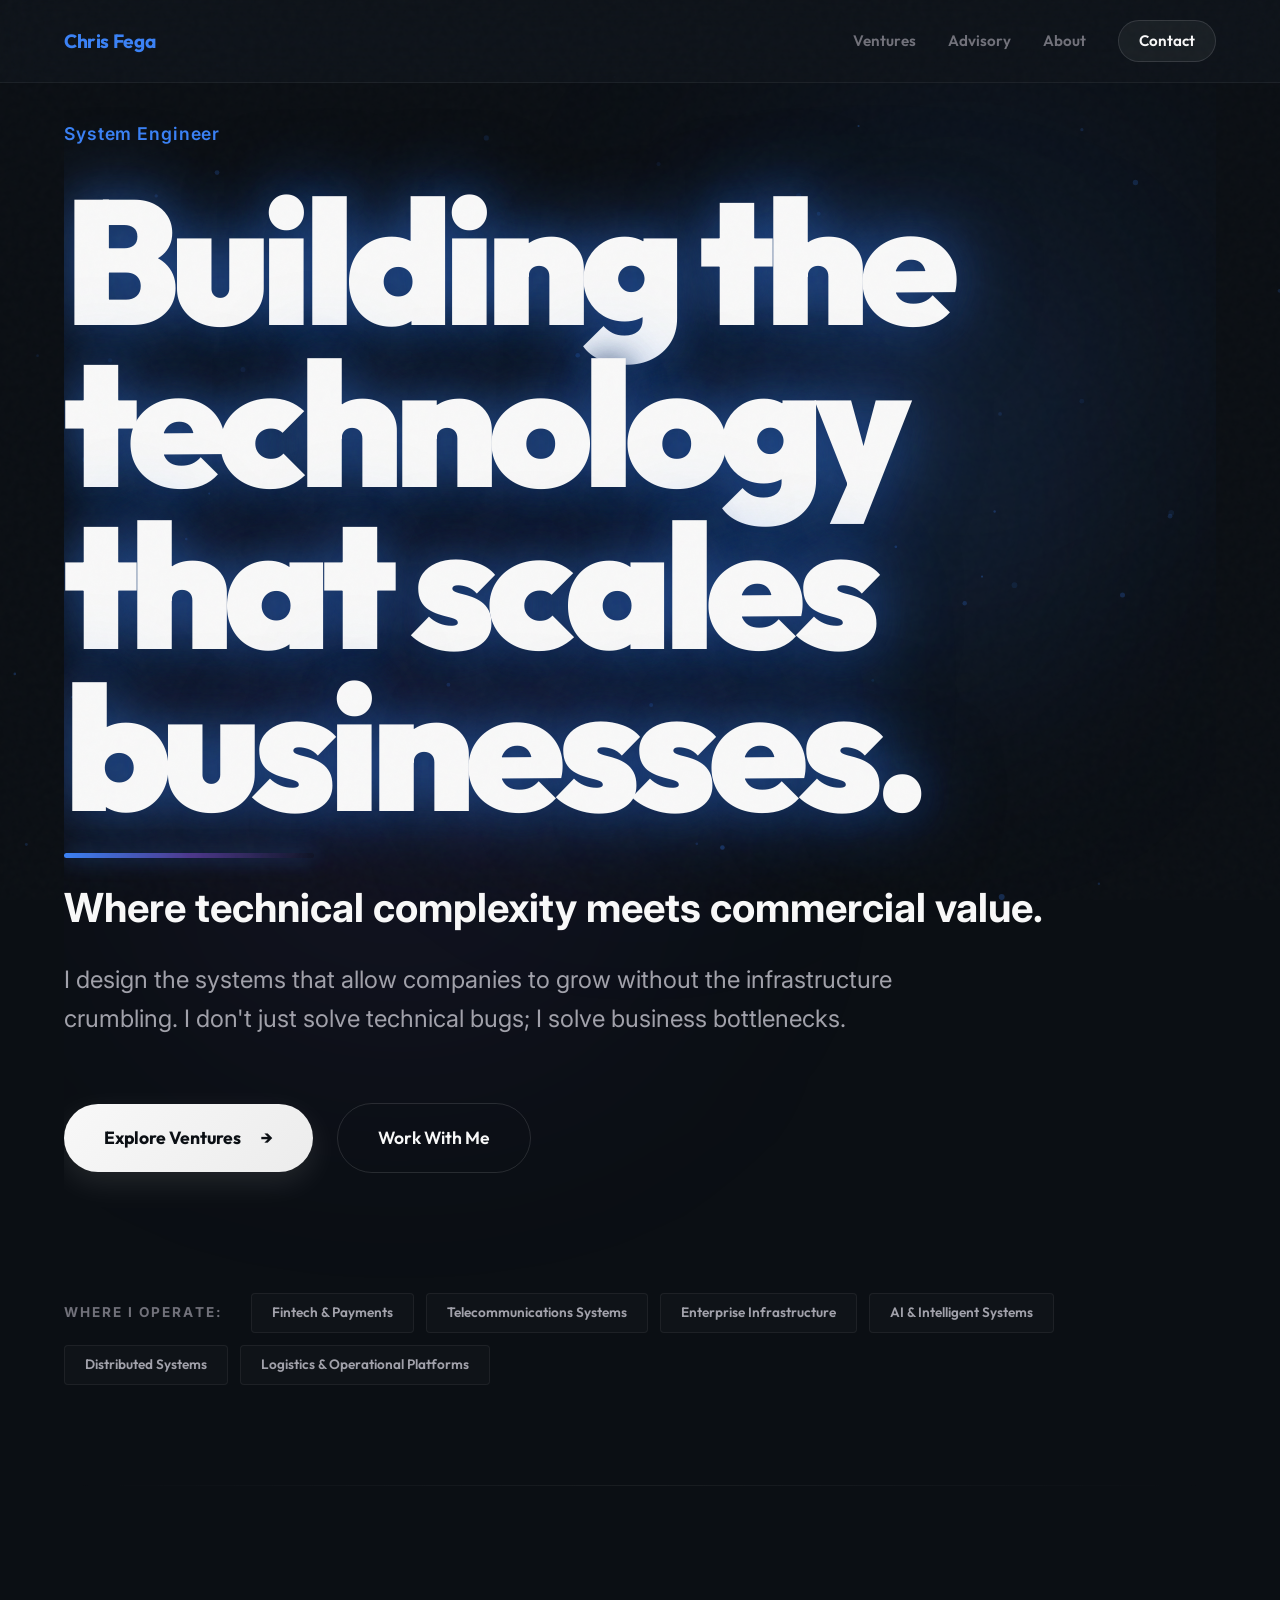
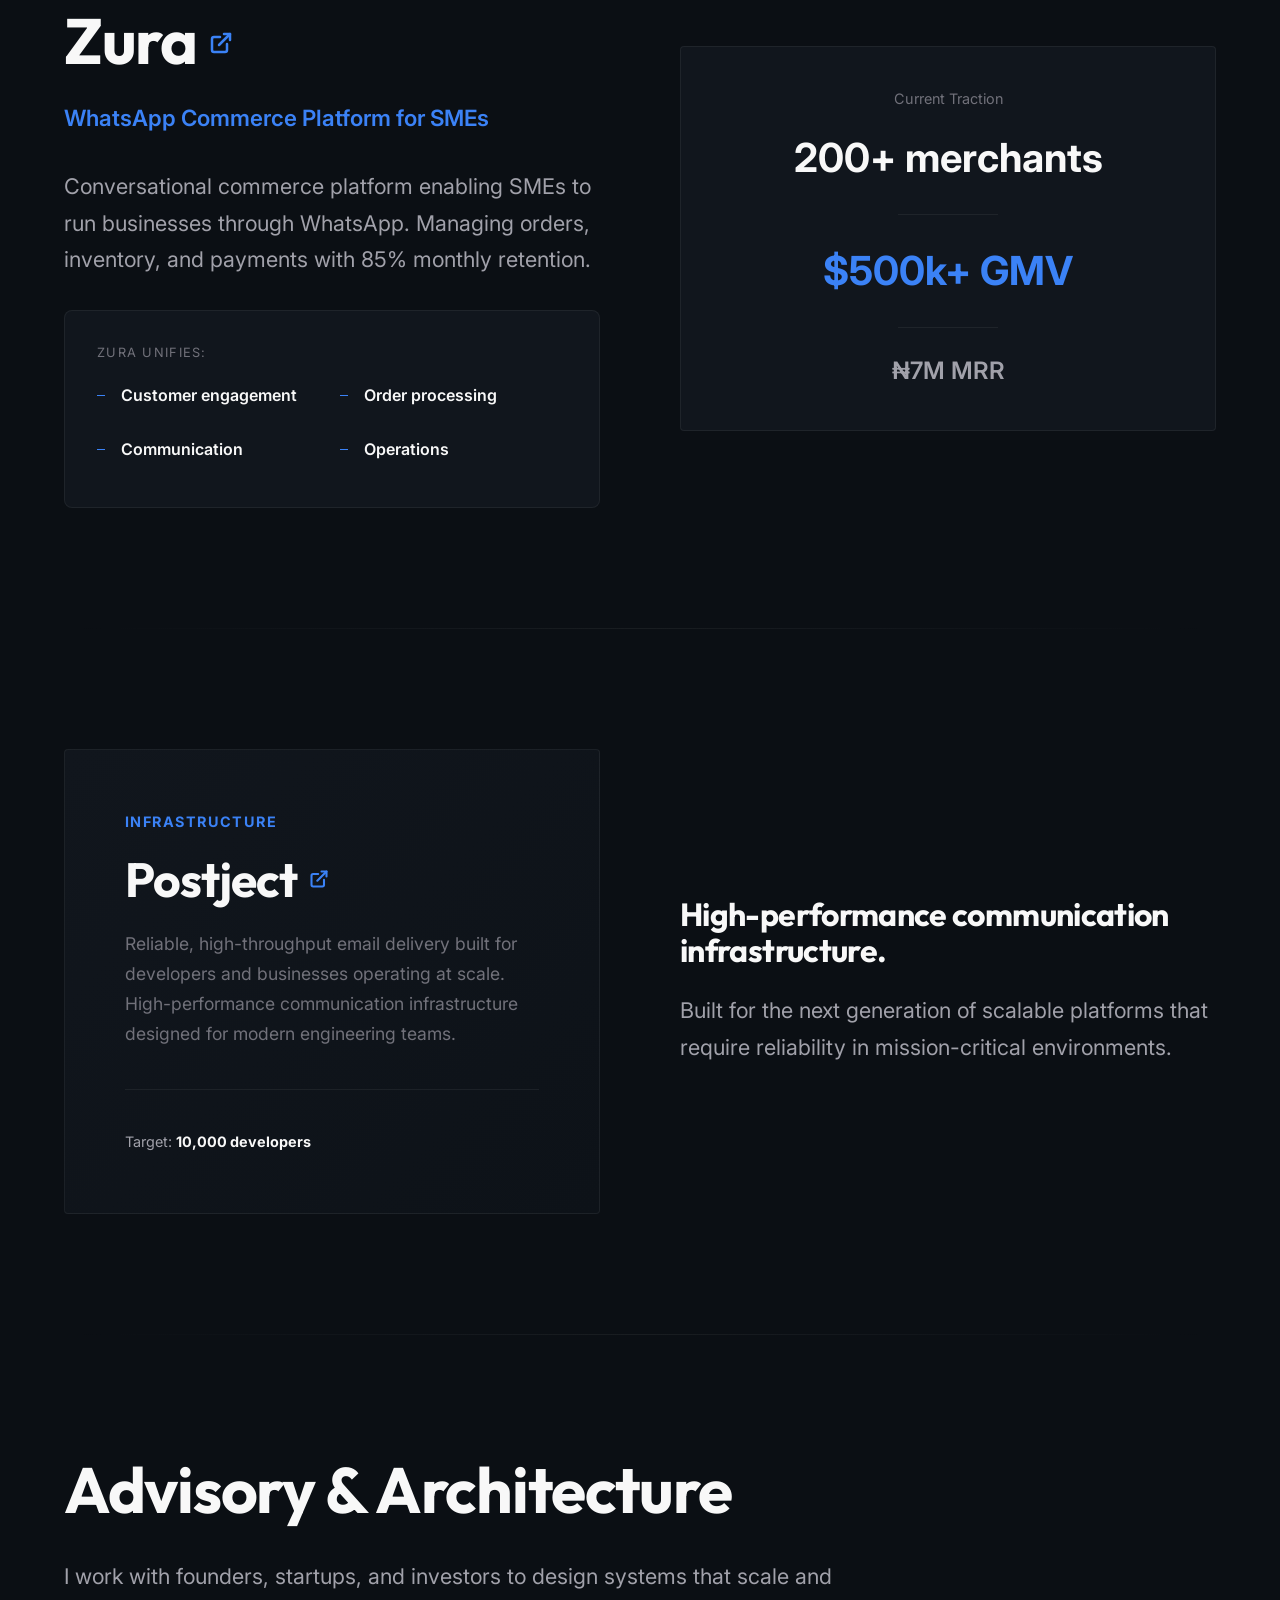
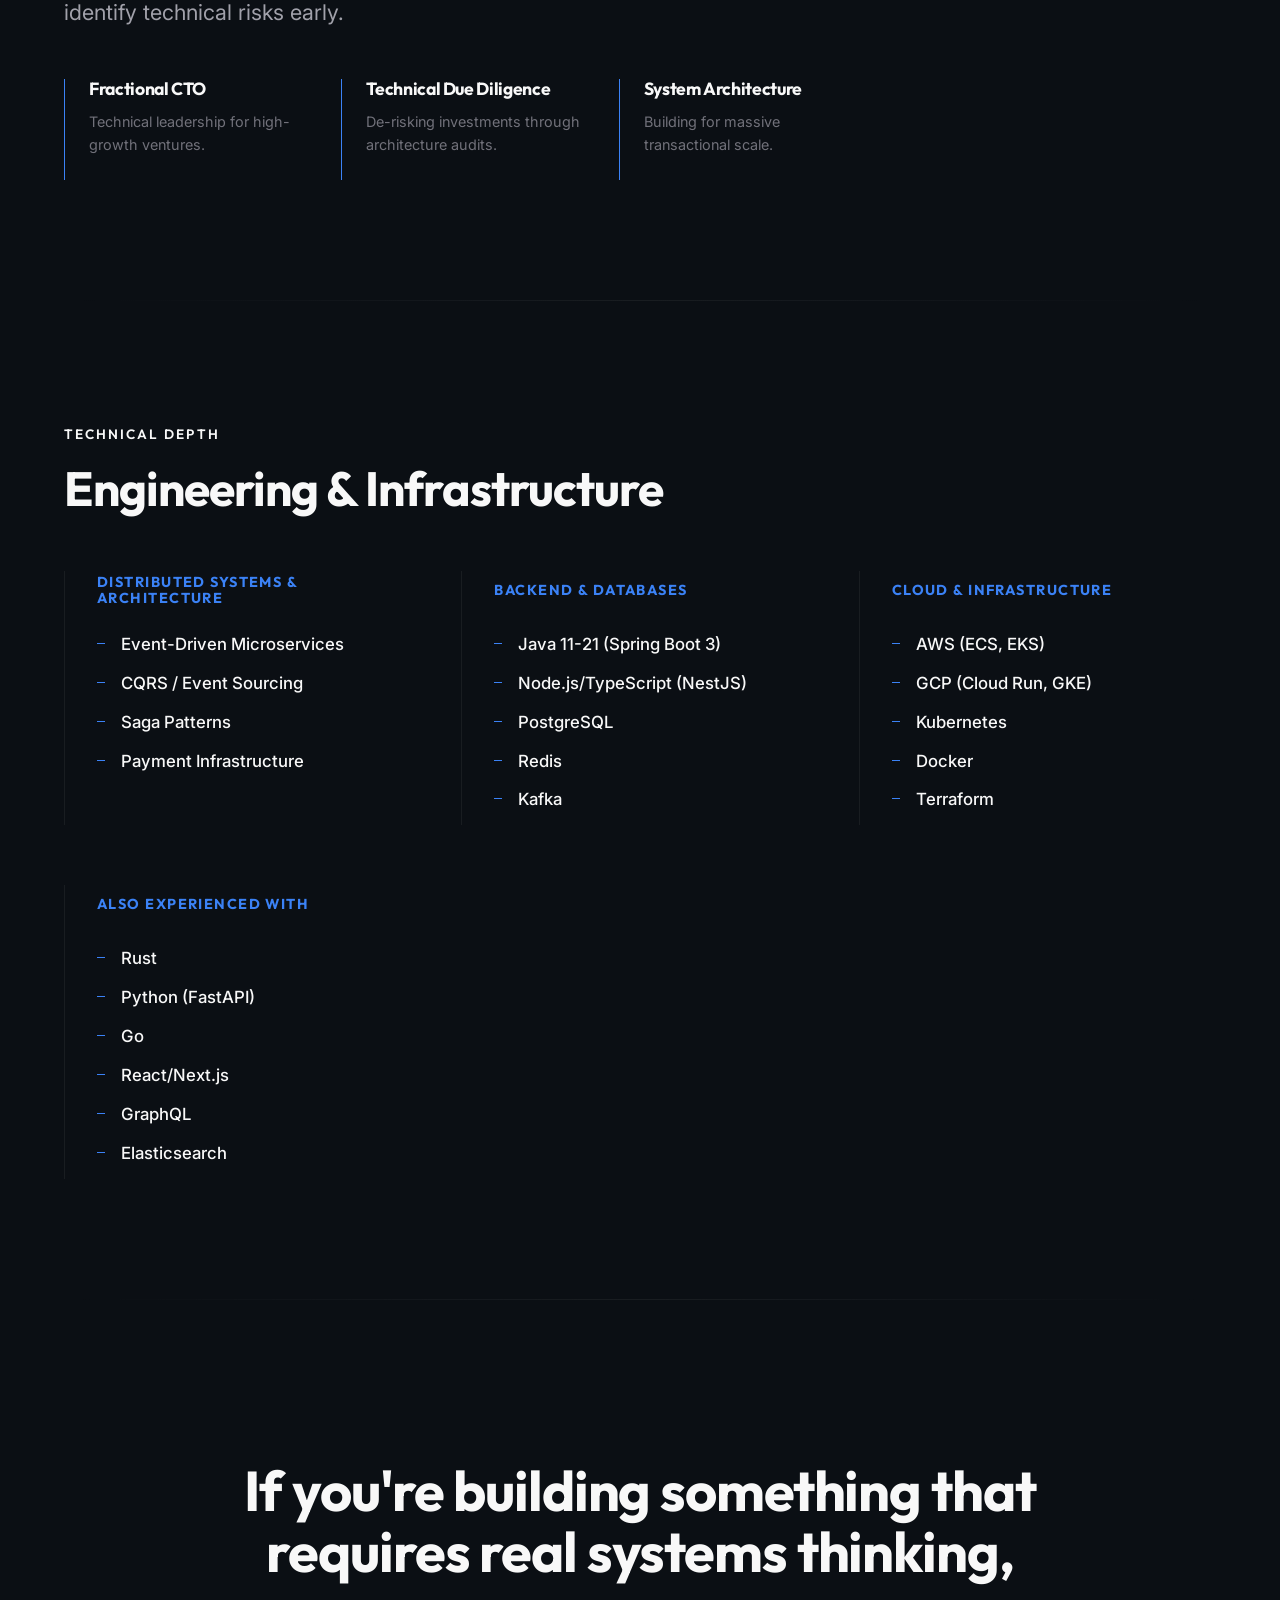
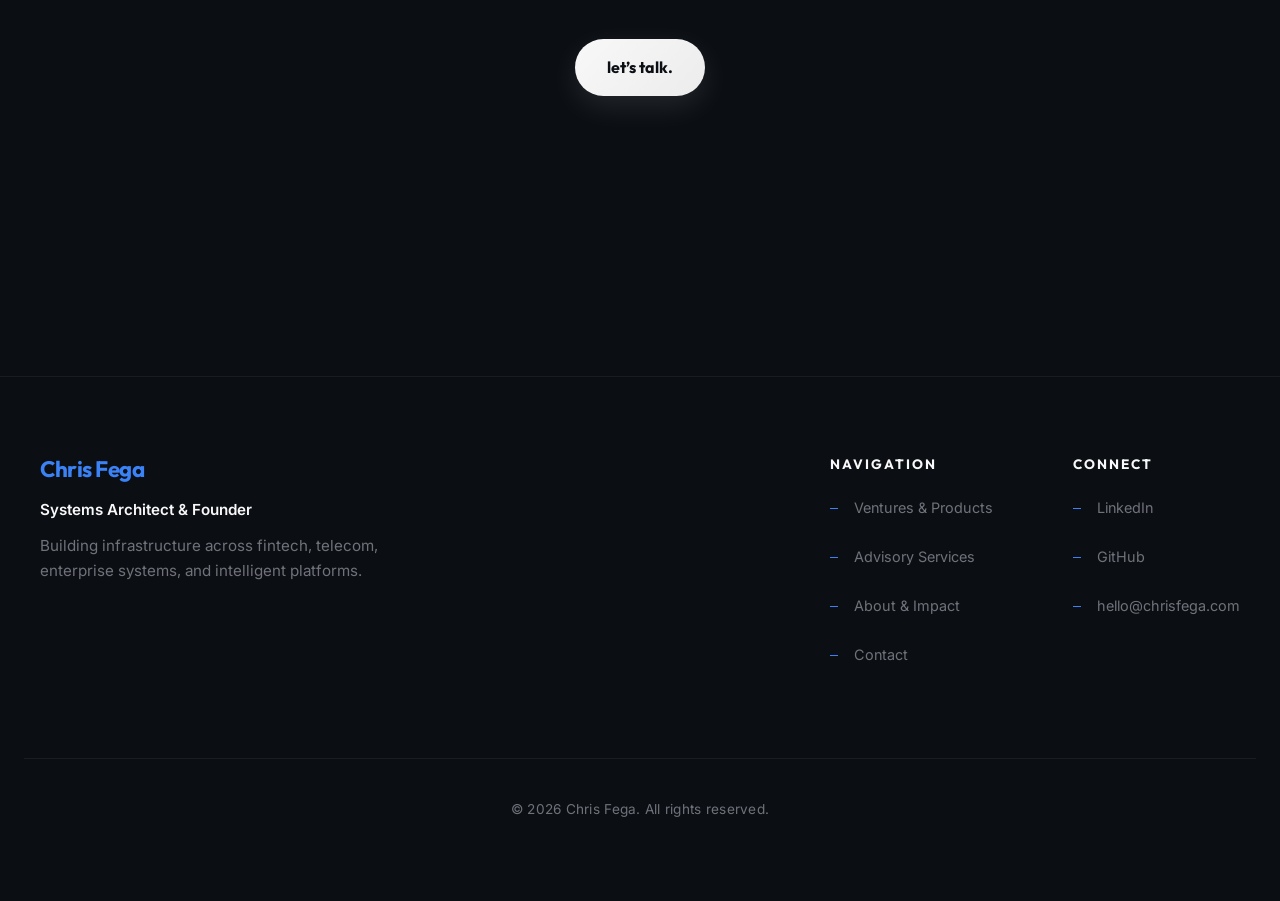
==== commit 57a1edcb: "Deploy hero title visibility fixes" ====
--- a/index.html
+++ b/index.html
@@ -1,4 +1,4 @@
-<!DOCTYPE html><html lang="en"><head><meta charSet="utf-8"/><meta name="viewport" content="width=device-width, initial-scale=1"/><link rel="stylesheet" href="/_next/static/css/13a0cb0d3940ee1b.css" data-precedence="next"/><link rel="preload" as="script" fetchPriority="low" href="/_next/static/chunks/webpack-cb86a99cd2f791d1.js"/><script src="/_next/static/chunks/fd9d1056-81f448b567f73d85.js" async=""></script><script src="/_next/static/chunks/23-f1184ff09b7767e9.js" async=""></script><script src="/_next/static/chunks/main-app-bc5fa6c9e77da15d.js" async=""></script><script src="/_next/static/chunks/291-421130fd0df41503.js" async=""></script><script src="/_next/static/chunks/app/layout-fe11b9b2df0b7305.js" async=""></script><title>Christian Fega | Principal Platform Engineer &amp; Founder</title><meta name="description" content="Staff-level Software Engineer with 11+ years building distributed systems, payment infrastructure, and SaaS platforms at scale. Founder of Zura, Postject, and Drawra."/><script src="/_next/static/chunks/polyfills-78c92fac7aa8fdd8.js" noModule=""></script></head><body><div class="noise"></div><canvas style="position:fixed;top:0;left:0;width:100%;height:100%;pointer-events:none;z-index:-2;opacity:0.4"></canvas><div class="interactive-glow" style="left:-500px;top:-500px;opacity:0"></div><nav style="position:fixed;top:0;width:100%;z-index:1000;background:var(--bg-glass);backdrop-filter:blur(24px);-webkit-backdrop-filter:blur(24px);border-bottom:1px solid var(--border-subtle)"><style>
+<!DOCTYPE html><html lang="en"><head><meta charSet="utf-8"/><meta name="viewport" content="width=device-width, initial-scale=1"/><link rel="stylesheet" href="/_next/static/css/242fda62fa203671.css" data-precedence="next"/><link rel="preload" as="script" fetchPriority="low" href="/_next/static/chunks/webpack-cb86a99cd2f791d1.js"/><script src="/_next/static/chunks/fd9d1056-81f448b567f73d85.js" async=""></script><script src="/_next/static/chunks/23-f1184ff09b7767e9.js" async=""></script><script src="/_next/static/chunks/main-app-bc5fa6c9e77da15d.js" async=""></script><script src="/_next/static/chunks/291-421130fd0df41503.js" async=""></script><script src="/_next/static/chunks/app/layout-fe11b9b2df0b7305.js" async=""></script><title>Christian Fega | Principal Platform Engineer &amp; Founder</title><meta name="description" content="Staff-level Software Engineer with 11+ years building distributed systems, payment infrastructure, and SaaS platforms at scale. Founder of Zura, Postject, and Drawra."/><script src="/_next/static/chunks/polyfills-78c92fac7aa8fdd8.js" noModule=""></script></head><body><div class="noise"></div><canvas style="position:fixed;top:0;left:0;width:100%;height:100%;pointer-events:none;z-index:-2;opacity:0.4"></canvas><div class="interactive-glow" style="left:-500px;top:-500px;opacity:0"></div><nav style="position:fixed;top:0;width:100%;z-index:1000;background:var(--bg-glass);backdrop-filter:blur(24px);-webkit-backdrop-filter:blur(24px);border-bottom:1px solid var(--border-subtle)"><style>
         .nav-link { 
           color: var(--text-muted); 
           transition: all 0.3s ease; 
@@ -79,4 +79,4 @@
         .mobile-nav-link.active {
           color: var(--accent);
         }
-      </style><div style="max-width:1200px;margin:0 auto;padding:20px 24px;display:flex;justify-content:space-between;align-items:center"><a style="font-family:var(--font-heading);font-weight:700;font-size:1.2rem;letter-spacing:-0.02em;text-decoration:none;z-index:1001" href="/"><span class="text-accent">Chris Fega</span></a><div class="desktop-nav" style="display:flex;gap:32px;align-items:center;font-family:var(--font-heading);font-size:0.95rem;font-weight:600"><a class="nav-link " href="/ventures">Ventures</a><a class="nav-link " href="/advisory">Advisory</a><a class="nav-link " href="/about">About</a><a class="nav-btn " style="padding:8px 20px;border-radius:100px;text-decoration:none" href="/contact">Contact</a></div><button class="mobile-menu-btn" aria-label="Toggle Menu"><div style="width:24px;height:2px;background:var(--text-primary);margin-bottom:6px;transform:none;transition:0.3s"></div><div style="width:24px;height:2px;background:var(--text-primary);transition:0.3s;opacity:1"></div><div style="width:24px;height:2px;background:var(--text-primary);margin-top:6px;transform:none;transition:0.3s"></div></button></div><div class="mobile-overlay "><a class="mobile-nav-link " href="/ventures">Ventures</a><a class="mobile-nav-link " href="/advisory">Advisory</a><a class="mobile-nav-link " href="/about">About</a><a class="mobile-nav-link " href="/contact">Contact</a></div></nav><div style="padding-top:80px"><main><section class="section animate-in" id="hero" style="padding-top:40px;min-height:90vh;display:flex;flex-direction:column;justify-content:center;position:relative;overflow:hidden"><div class="bg-blur"></div><div class="hero-glow-orb" style="position:absolute;top:15%;right:8%;width:500px;height:500px;background:radial-gradient(circle, rgba(59, 130, 246, 0.2), transparent);filter:blur(100px);animation:float 8s ease-in-out infinite;z-index:0"></div><div class="hero-glow-orb" style="position:absolute;bottom:15%;left:3%;width:600px;height:600px;background:radial-gradient(circle, rgba(139, 92, 246, 0.15), transparent);filter:blur(120px);animation:float 12s ease-in-out infinite reverse;z-index:0"></div><div class="hero-glow-orb" style="position:absolute;top:50%;left:50%;width:400px;height:400px;background:radial-gradient(circle, rgba(59, 130, 246, 0.1), transparent);filter:blur(90px);animation:float 10s ease-in-out infinite 2s;z-index:0;transform:translate(-50%, -50%)"></div><div style="max-width:1200px;position:relative;z-index:1"><div class="delay-1 animate-in" style="margin-bottom:32px"><p class="text-accent" style="font-size:1.1rem;font-weight:600;letter-spacing:0.05em;margin:0">System Engineer</p></div><h1 class="delay-1 animate-in gradient-text hero-title" style="font-size:clamp(5rem, 15vw, 11rem);margin-bottom:56px;line-height:0.92;font-weight:900;letter-spacing:-0.05em;text-transform:none">Building the technology that scales businesses.</h1><div class="delay-2 animate-in" style="margin-bottom:64px"><p style="font-size:2.5rem;font-weight:700;color:var(--text-primary);margin-bottom:28px;line-height:1.2;max-width:1000px">Where technical complexity meets commercial value.</p><p class="lead" style="font-size:1.5rem;max-width:900px;margin-bottom:0;line-height:1.65;color:var(--text-secondary)">I design the systems that allow companies to grow without the infrastructure crumbling. I don&#x27;t just solve technical bugs; I solve business bottlenecks.</p></div><div class="delay-3 animate-in" style="margin-top:64px;display:flex;gap:24px;flex-wrap:wrap;align-items:center"><a href="/ventures" class="button-premium" style="font-size:1.1rem;padding:20px 40px">Explore Ventures<span style="margin-left:8px">→</span></a><a href="/contact" class="button-ghost" style="font-size:1.1rem;padding:20px 40px">Work With Me</a></div></div></section><section class="animate-in delay-3" style="padding:0 0 100px"><div style="display:flex;flex-wrap:wrap;gap:12px;align-items:center"><span class="text-muted" style="font-size:0.85rem;font-weight:700;text-transform:uppercase;letter-spacing:0.15em;margin-right:16px">Where I operate:</span><span style="padding:8px 20px;border:1px solid var(--border-subtle);border-radius:4px;font-size:0.85rem;color:var(--text-secondary);background:rgba(255,255,255,0.02);font-family:var(--font-heading);font-weight:600">Fintech &amp; Payments</span><span style="padding:8px 20px;border:1px solid var(--border-subtle);border-radius:4px;font-size:0.85rem;color:var(--text-secondary);background:rgba(255,255,255,0.02);font-family:var(--font-heading);font-weight:600">Telecommunications Systems</span><span style="padding:8px 20px;border:1px solid var(--border-subtle);border-radius:4px;font-size:0.85rem;color:var(--text-secondary);background:rgba(255,255,255,0.02);font-family:var(--font-heading);font-weight:600">Enterprise Infrastructure</span><span style="padding:8px 20px;border:1px solid var(--border-subtle);border-radius:4px;font-size:0.85rem;color:var(--text-secondary);background:rgba(255,255,255,0.02);font-family:var(--font-heading);font-weight:600">AI &amp; Intelligent Systems</span><span style="padding:8px 20px;border:1px solid var(--border-subtle);border-radius:4px;font-size:0.85rem;color:var(--text-secondary);background:rgba(255,255,255,0.02);font-family:var(--font-heading);font-weight:600">Distributed Systems</span><span style="padding:8px 20px;border:1px solid var(--border-subtle);border-radius:4px;font-size:0.85rem;color:var(--text-secondary);background:rgba(255,255,255,0.02);font-family:var(--font-heading);font-weight:600">Logistics &amp; Operational Platforms</span></div></section><div class="section-divider"></div><section class="section animate-in" id="zura"><div class="grid columns-2" style="align-items:start;gap:80px"><div><div style="margin-bottom:24px"><a href="https://zura.africa" target="_blank" rel="noopener noreferrer" style="text-decoration:none;color:inherit;display:inline-flex;align-items:center;gap:12px"><h2 style="font-size:clamp(2.5rem, 5vw, 4rem);margin:0">Zura</h2><svg viewBox="0 0 24 24" width="24" height="24" stroke="var(--accent)" stroke-width="2.5" fill="none" stroke-linecap="round" stroke-linejoin="round" style="margin-top:4px"><path d="M18 13v6a2 2 0 0 1-2 2H5a2 2 0 0 1-2-2V8a2 2 0 0 1 2-2h6"></path><polyline points="15 3 21 3 21 9"></polyline><line x1="10" y1="14" x2="21" y2="3"></line></svg></a></div><p style="font-size:1.4rem;color:var(--accent);font-weight:600;margin-bottom:32px">WhatsApp Commerce Platform for SMEs</p><p class="lead" style="margin-bottom:32px">Conversational commerce platform enabling SMEs to run businesses through WhatsApp. Managing orders, inventory, and payments with 85% monthly retention.</p><div style="background:var(--bg-surface);border:1px solid var(--border-subtle);padding:32px;border-radius:8px"><span class="text-muted" style="font-size:0.8rem;text-transform:uppercase;letter-spacing:0.1em;display:block;margin-bottom:20px">Zura unifies:</span><ul class="list-clean" style="padding:0;display:grid;grid-template-columns:1fr 1fr;gap:16px"><li style="color:var(--text-primary);font-weight:600">Customer engagement</li><li style="color:var(--text-primary);font-weight:600">Order processing</li><li style="color:var(--text-primary);font-weight:600">Communication</li><li style="color:var(--text-primary);font-weight:600">Operations</li></ul></div></div><div class="solid-card" style="margin-top:40px;text-align:center;display:flex;flex-direction:column;justify-content:center;min-height:300px"><span class="text-muted" style="font-size:0.9rem;margin-bottom:16px">Current Traction</span><p style="font-size:2.5rem;font-weight:700;color:var(--text-primary)">200+ merchants</p><div style="height:1px;background:var(--border-subtle);margin:24px auto;width:100px"></div><p style="font-size:2.5rem;font-weight:700;color:var(--accent)">$500k+ GMV</p><div style="height:1px;background:var(--border-subtle);margin:24px auto;width:100px"></div><p style="font-size:1.5rem;font-weight:600;color:var(--text-secondary)">₦7M MRR</p></div></div></section><div class="section-divider"></div><section class="section animate-in" id="postject"><div class="grid columns-2" style="gap:80px;align-items:center"><div class="solid-card" style="padding:60px;background:linear-gradient(135deg, var(--bg-surface) 0%, #0d1218 100%)"><span class="text-accent" style="font-size:0.9rem;font-weight:700;text-transform:uppercase;letter-spacing:0.1em;display:block;margin-bottom:20px">Infrastructure</span><div style="margin-bottom:24px"><a href="https://postject.com" target="_blank" rel="noopener noreferrer" style="text-decoration:none;color:inherit;display:inline-flex;align-items:center;gap:12px"><h2 style="margin:0">Postject</h2><svg viewBox="0 0 24 24" width="20" height="20" stroke="var(--accent)" stroke-width="2.5" fill="none" stroke-linecap="round" stroke-linejoin="round"><path d="M18 13v6a2 2 0 0 1-2 2H5a2 2 0 0 1-2-2V8a2 2 0 0 1 2-2h6"></path><polyline points="15 3 21 3 21 9"></polyline><line x1="10" y1="14" x2="21" y2="3"></line></svg></a></div><p class="text-muted" style="font-size:1.1rem;line-height:1.7">Reliable, high-throughput email delivery built for developers and businesses operating at scale. High-performance communication infrastructure designed for modern engineering teams.</p><div style="margin-top:40px;padding-top:40px;border-top:1px solid var(--border-subtle)"><p style="font-size:0.9rem;color:var(--text-secondary)">Target: <span style="color:var(--text-primary);font-weight:700">10,000 developers</span></p></div></div><div><h3 style="font-size:2rem;margin-bottom:24px">High-performance communication infrastructure.</h3><p class="lead">Built for the next generation of scalable platforms that require reliability in mission-critical environments.</p></div></div></section><div class="section-divider"></div><section class="section animate-in" id="advisory"><div style="max-width:800px"><h2 style="font-size:clamp(2.5rem, 5vw, 4rem);margin-bottom:32px">Advisory &amp; Architecture</h2><p class="lead" style="margin-bottom:48px">I work with founders, startups, and investors to design systems that scale and identify technical risks early.</p><div class="grid columns-3"><div style="border-left:1px solid var(--accent);padding-left:24px;padding-bottom:24px"><h4 style="margin-bottom:12px;font-size:1.1rem">Fractional CTO</h4><p class="text-muted" style="font-size:0.9rem">Technical leadership for high-growth ventures.</p></div><div style="border-left:1px solid var(--accent);padding-left:24px;padding-bottom:24px"><h4 style="margin-bottom:12px;font-size:1.1rem">Technical Due Diligence</h4><p class="text-muted" style="font-size:0.9rem">De-risking investments through architecture audits.</p></div><div style="border-left:1px solid var(--accent);padding-left:24px"><h4 style="margin-bottom:12px;font-size:1.1rem">System Architecture</h4><p class="text-muted" style="font-size:0.9rem">Building for massive transactional scale.</p></div></div></div></section><div class="section-divider"></div><section class="section animate-in" id="stack"><span class="small-label">Technical Depth</span><h2 style="margin-bottom:56px">Engineering &amp; Infrastructure</h2><div style="display:grid;grid-template-columns:repeat(auto-fit, minmax(280px, 1fr));gap:60px 40px"><div class="animate-in delay-1" style="border-left:1px solid var(--border-subtle);padding-left:32px"><h4 style="font-size:0.9rem;color:var(--accent);text-transform:uppercase;letter-spacing:0.1em;margin-bottom:20px;min-height:40px;display:flex;align-items:center">Distributed systems &amp; architecture</h4><ul class="list-clean" style="padding:0"><li style="color:var(--text-primary);font-weight:500;font-size:1.05rem;margin-bottom:12px">Event-Driven Microservices</li><li style="color:var(--text-primary);font-weight:500;font-size:1.05rem;margin-bottom:12px">CQRS / Event Sourcing</li><li style="color:var(--text-primary);font-weight:500;font-size:1.05rem;margin-bottom:12px">Saga Patterns</li><li style="color:var(--text-primary);font-weight:500;font-size:1.05rem;margin-bottom:12px">Payment Infrastructure</li></ul></div><div class="animate-in delay-2" style="border-left:1px solid var(--border-subtle);padding-left:32px"><h4 style="font-size:0.9rem;color:var(--accent);text-transform:uppercase;letter-spacing:0.1em;margin-bottom:20px;min-height:40px;display:flex;align-items:center">Backend &amp; databases</h4><ul class="list-clean" style="padding:0"><li style="color:var(--text-primary);font-weight:500;font-size:1.05rem;margin-bottom:12px">Java 11-21 (Spring Boot 3)</li><li style="color:var(--text-primary);font-weight:500;font-size:1.05rem;margin-bottom:12px">Node.js/TypeScript (NestJS)</li><li style="color:var(--text-primary);font-weight:500;font-size:1.05rem;margin-bottom:12px">PostgreSQL</li><li style="color:var(--text-primary);font-weight:500;font-size:1.05rem;margin-bottom:12px">Redis</li><li style="color:var(--text-primary);font-weight:500;font-size:1.05rem;margin-bottom:12px">Kafka</li></ul></div><div class="animate-in delay-3" style="border-left:1px solid var(--border-subtle);padding-left:32px"><h4 style="font-size:0.9rem;color:var(--accent);text-transform:uppercase;letter-spacing:0.1em;margin-bottom:20px;min-height:40px;display:flex;align-items:center">Cloud &amp; infrastructure</h4><ul class="list-clean" style="padding:0"><li style="color:var(--text-primary);font-weight:500;font-size:1.05rem;margin-bottom:12px">AWS (ECS, EKS)</li><li style="color:var(--text-primary);font-weight:500;font-size:1.05rem;margin-bottom:12px">GCP (Cloud Run, GKE)</li><li style="color:var(--text-primary);font-weight:500;font-size:1.05rem;margin-bottom:12px">Kubernetes</li><li style="color:var(--text-primary);font-weight:500;font-size:1.05rem;margin-bottom:12px">Docker</li><li style="color:var(--text-primary);font-weight:500;font-size:1.05rem;margin-bottom:12px">Terraform</li></ul></div><div class="animate-in delay-4" style="border-left:1px solid var(--border-subtle);padding-left:32px"><h4 style="font-size:0.9rem;color:var(--accent);text-transform:uppercase;letter-spacing:0.1em;margin-bottom:20px;min-height:40px;display:flex;align-items:center">Also experienced with</h4><ul class="list-clean" style="padding:0"><li style="color:var(--text-primary);font-weight:500;font-size:1.05rem;margin-bottom:12px">Rust</li><li style="color:var(--text-primary);font-weight:500;font-size:1.05rem;margin-bottom:12px">Python (FastAPI)</li><li style="color:var(--text-primary);font-weight:500;font-size:1.05rem;margin-bottom:12px">Go</li><li style="color:var(--text-primary);font-weight:500;font-size:1.05rem;margin-bottom:12px">React/Next.js</li><li style="color:var(--text-primary);font-weight:500;font-size:1.05rem;margin-bottom:12px">GraphQL</li><li style="color:var(--text-primary);font-weight:500;font-size:1.05rem;margin-bottom:12px">Elasticsearch</li></ul></div></div></section><div class="section-divider"></div><section class="section animate-in delay-2" style="text-align:center;padding:160px 0"><h2 style="max-width:800px;margin:0 auto 32px;font-size:clamp(2rem, 5vw, 3.5rem)">If you&#x27;re building something that requires real systems thinking,</h2><div style="margin-top:56px"><a href="/contact" class="button-premium">let’s talk.</a></div></section></main></div><footer class="footer" style="margin-top:120px;padding:80px 24px;border-top:1px solid var(--border-subtle)"><div style="max-width:1200px;margin:0 auto;display:flex;flex-wrap:wrap;justify-content:space-between;gap:60px"><div style="flex:1 1 400px;text-align:left"><h3 style="font-size:1.4rem;margin-bottom:16px;font-weight:700"><span class="text-accent">Chris Fega</span></h3><p style="color:var(--text-primary);font-weight:600;font-size:0.95rem;margin-bottom:12px">Systems Architect &amp; Founder</p><p class="text-muted" style="max-width:400px;font-size:0.95rem;line-height:1.6">Building infrastructure across fintech, telecom, enterprise systems, and intelligent platforms.</p></div><div style="display:flex;gap:80px;flex-wrap:wrap;text-align:left"><div><h4 style="color:var(--text-primary);margin-bottom:24px;font-size:0.85rem;text-transform:uppercase;letter-spacing:0.15em;font-weight:700">Navigation</h4><ul class="list-clean" style="display:flex;flex-direction:column;gap:14px;padding:0"><li><a class="text-muted" style="text-decoration:none" href="/ventures">Ventures &amp; Products</a></li><li><a class="text-muted" style="text-decoration:none" href="/advisory">Advisory Services</a></li><li><a class="text-muted" style="text-decoration:none" href="/about">About &amp; Impact</a></li><li><a class="text-muted" style="text-decoration:none" href="/contact">Contact</a></li></ul></div><div><h4 style="color:var(--text-primary);margin-bottom:24px;font-size:0.85rem;text-transform:uppercase;letter-spacing:0.15em;font-weight:700">Connect</h4><ul class="list-clean" style="display:flex;flex-direction:column;gap:14px;padding:0"><li><a href="https://linkedin.com/in/christian-onokharigho" target="_blank" rel="noopener noreferrer" class="text-muted" style="text-decoration:none">LinkedIn</a></li><li><a href="https://github.com/krixfega" target="_blank" rel="noopener noreferrer" class="text-muted" style="text-decoration:none">GitHub</a></li><li><a href="mailto:hello@chrisfega.com" class="text-muted" style="text-decoration:none">hello@chrisfega.com</a></li></ul></div></div></div><div style="border-top:1px solid var(--border-subtle);margin-top:80px;padding-top:40px;text-align:center;color:var(--text-muted);font-size:0.85rem;letter-spacing:0.02em">© <!-- -->2026<!-- --> Chris Fega. All rights reserved.</div></footer><script src="/_next/static/chunks/webpack-cb86a99cd2f791d1.js" async=""></script><script>(self.__next_f=self.__next_f||[]).push([0]);self.__next_f.push([2,null])</script><script>self.__next_f.push([1,"1:HL[\"/_next/static/css/13a0cb0d3940ee1b.css\",\"style\"]\n"])</script><script>self.__next_f.push([1,"2:I[5751,[],\"\"]\n4:I[5007,[\"291\",\"static/chunks/291-421130fd0df41503.js\",\"185\",\"static/chunks/app/layout-fe11b9b2df0b7305.js\"],\"default\"]\n5:I[2168,[\"291\",\"static/chunks/291-421130fd0df41503.js\",\"185\",\"static/chunks/app/layout-fe11b9b2df0b7305.js\"],\"default\"]\n6:I[2914,[\"291\",\"static/chunks/291-421130fd0df41503.js\",\"185\",\"static/chunks/app/layout-fe11b9b2df0b7305.js\"],\"default\"]\n7:I[9275,[],\"\"]\n8:I[1343,[],\"\"]\n9:I[231,[\"291\",\"static/chunks/291-421130fd0df41503.js\",\"185\",\"static/chunks/app/layout-fe11b9b2df0b7305.js\"],\"\"]\nb:I[6130,[],\"\"]\nc:[]\n"])</script><script>self.__next_f.push([1,"0:[[[\"$\",\"link\",\"0\",{\"rel\":\"stylesheet\",\"href\":\"/_next/static/css/13a0cb0d3940ee1b.css\",\"precedence\":\"next\",\"crossOrigin\":\"$undefined\"}]],[\"$\",\"$L2\",null,{\"buildId\":\"h7ZiMLmWHz33-Z9PDa3FX\",\"assetPrefix\":\"\",\"initialCanonicalUrl\":\"/\",\"initialTree\":[\"\",{\"children\":[\"__PAGE__\",{}]},\"$undefined\",\"$undefined\",true],\"initialSeedData\":[\"\",{\"children\":[\"__PAGE__\",{},[[\"$L3\",[\"$\",\"main\",null,{\"children\":[[\"$\",\"section\",null,{\"className\":\"section animate-in\",\"id\":\"hero\",\"style\":{\"paddingTop\":\"40px\",\"minHeight\":\"90vh\",\"display\":\"flex\",\"flexDirection\":\"column\",\"justifyContent\":\"center\",\"position\":\"relative\",\"overflow\":\"hidden\"},\"children\":[[\"$\",\"div\",null,{\"className\":\"bg-blur\"}],[\"$\",\"div\",null,{\"className\":\"hero-glow-orb\",\"style\":{\"position\":\"absolute\",\"top\":\"15%\",\"right\":\"8%\",\"width\":\"500px\",\"height\":\"500px\",\"background\":\"radial-gradient(circle, rgba(59, 130, 246, 0.2), transparent)\",\"filter\":\"blur(100px)\",\"animation\":\"float 8s ease-in-out infinite\",\"zIndex\":0}}],[\"$\",\"div\",null,{\"className\":\"hero-glow-orb\",\"style\":{\"position\":\"absolute\",\"bottom\":\"15%\",\"left\":\"3%\",\"width\":\"600px\",\"height\":\"600px\",\"background\":\"radial-gradient(circle, rgba(139, 92, 246, 0.15), transparent)\",\"filter\":\"blur(120px)\",\"animation\":\"float 12s ease-in-out infinite reverse\",\"zIndex\":0}}],[\"$\",\"div\",null,{\"className\":\"hero-glow-orb\",\"style\":{\"position\":\"absolute\",\"top\":\"50%\",\"left\":\"50%\",\"width\":\"400px\",\"height\":\"400px\",\"background\":\"radial-gradient(circle, rgba(59, 130, 246, 0.1), transparent)\",\"filter\":\"blur(90px)\",\"animation\":\"float 10s ease-in-out infinite 2s\",\"zIndex\":0,\"transform\":\"translate(-50%, -50%)\"}}],[\"$\",\"div\",null,{\"style\":{\"maxWidth\":\"1200px\",\"position\":\"relative\",\"zIndex\":1},\"children\":[[\"$\",\"div\",null,{\"className\":\"delay-1 animate-in\",\"style\":{\"marginBottom\":\"32px\"},\"children\":[\"$\",\"p\",null,{\"className\":\"text-accent\",\"style\":{\"fontSize\":\"1.1rem\",\"fontWeight\":600,\"letterSpacing\":\"0.05em\",\"margin\":0},\"children\":\"System Engineer\"}]}],[\"$\",\"h1\",null,{\"className\":\"delay-1 animate-in gradient-text hero-title\",\"style\":{\"fontSize\":\"clamp(5rem, 15vw, 11rem)\",\"marginBottom\":\"56px\",\"lineHeight\":0.92,\"fontWeight\":900,\"letterSpacing\":\"-0.05em\",\"textTransform\":\"none\"},\"children\":\"Building the technology that scales businesses.\"}],[\"$\",\"div\",null,{\"className\":\"delay-2 animate-in\",\"style\":{\"marginBottom\":\"64px\"},\"children\":[[\"$\",\"p\",null,{\"style\":{\"fontSize\":\"2.5rem\",\"fontWeight\":700,\"color\":\"var(--text-primary)\",\"marginBottom\":\"28px\",\"lineHeight\":1.2,\"maxWidth\":\"1000px\"},\"children\":\"Where technical complexity meets commercial value.\"}],[\"$\",\"p\",null,{\"className\":\"lead\",\"style\":{\"fontSize\":\"1.5rem\",\"maxWidth\":\"900px\",\"marginBottom\":\"0\",\"lineHeight\":1.65,\"color\":\"var(--text-secondary)\"},\"children\":\"I design the systems that allow companies to grow without the infrastructure crumbling. I don't just solve technical bugs; I solve business bottlenecks.\"}]]}],[\"$\",\"div\",null,{\"className\":\"delay-3 animate-in\",\"style\":{\"marginTop\":\"64px\",\"display\":\"flex\",\"gap\":\"24px\",\"flexWrap\":\"wrap\",\"alignItems\":\"center\"},\"children\":[[\"$\",\"a\",null,{\"href\":\"/ventures\",\"className\":\"button-premium\",\"style\":{\"fontSize\":\"1.1rem\",\"padding\":\"20px 40px\"},\"children\":[\"Explore Ventures\",[\"$\",\"span\",null,{\"style\":{\"marginLeft\":\"8px\"},\"children\":\"→\"}]]}],[\"$\",\"a\",null,{\"href\":\"/contact\",\"className\":\"button-ghost\",\"style\":{\"fontSize\":\"1.1rem\",\"padding\":\"20px 40px\"},\"children\":\"Work With Me\"}]]}]]}]]}],[\"$\",\"section\",null,{\"className\":\"animate-in delay-3\",\"style\":{\"padding\":\"0 0 100px\"},\"children\":[\"$\",\"div\",null,{\"style\":{\"display\":\"flex\",\"flexWrap\":\"wrap\",\"gap\":\"12px\",\"alignItems\":\"center\"},\"children\":[[\"$\",\"span\",null,{\"className\":\"text-muted\",\"style\":{\"fontSize\":\"0.85rem\",\"fontWeight\":700,\"textTransform\":\"uppercase\",\"letterSpacing\":\"0.15em\",\"marginRight\":\"16px\"},\"children\":\"Where I operate:\"}],[[\"$\",\"span\",\"Fintech \u0026 Payments\",{\"style\":{\"padding\":\"8px 20px\",\"border\":\"1px solid var(--border-subtle)\",\"borderRadius\":\"4px\",\"fontSize\":\"0.85rem\",\"color\":\"var(--text-secondary)\",\"background\":\"rgba(255,255,255,0.02)\",\"fontFamily\":\"var(--font-heading)\",\"fontWeight\":600},\"children\":\"Fintech \u0026 Payments\"}],[\"$\",\"span\",\"Telecommunications Systems\",{\"style\":{\"padding\":\"8px 20px\",\"border\":\"1px solid var(--border-subtle)\",\"borderRadius\":\"4px\",\"fontSize\":\"0.85rem\",\"color\":\"var(--text-secondary)\",\"background\":\"rgba(255,255,255,0.02)\",\"fontFamily\":\"var(--font-heading)\",\"fontWeight\":600},\"children\":\"Telecommunications Systems\"}],[\"$\",\"span\",\"Enterprise Infrastructure\",{\"style\":{\"padding\":\"8px 20px\",\"border\":\"1px solid var(--border-subtle)\",\"borderRadius\":\"4px\",\"fontSize\":\"0.85rem\",\"color\":\"var(--text-secondary)\",\"background\":\"rgba(255,255,255,0.02)\",\"fontFamily\":\"var(--font-heading)\",\"fontWeight\":600},\"children\":\"Enterprise Infrastructure\"}],[\"$\",\"span\",\"AI \u0026 Intelligent Systems\",{\"style\":{\"padding\":\"8px 20px\",\"border\":\"1px solid var(--border-subtle)\",\"borderRadius\":\"4px\",\"fontSize\":\"0.85rem\",\"color\":\"var(--text-secondary)\",\"background\":\"rgba(255,255,255,0.02)\",\"fontFamily\":\"var(--font-heading)\",\"fontWeight\":600},\"children\":\"AI \u0026 Intelligent Systems\"}],[\"$\",\"span\",\"Distributed Systems\",{\"style\":{\"padding\":\"8px 20px\",\"border\":\"1px solid var(--border-subtle)\",\"borderRadius\":\"4px\",\"fontSize\":\"0.85rem\",\"color\":\"var(--text-secondary)\",\"background\":\"rgba(255,255,255,0.02)\",\"fontFamily\":\"var(--font-heading)\",\"fontWeight\":600},\"children\":\"Distributed Systems\"}],[\"$\",\"span\",\"Logistics \u0026 Operational Platforms\",{\"style\":{\"padding\":\"8px 20px\",\"border\":\"1px solid var(--border-subtle)\",\"borderRadius\":\"4px\",\"fontSize\":\"0.85rem\",\"color\":\"var(--text-secondary)\",\"background\":\"rgba(255,255,255,0.02)\",\"fontFamily\":\"var(--font-heading)\",\"fontWeight\":600},\"children\":\"Logistics \u0026 Operational Platforms\"}]]]}]}],[\"$\",\"div\",null,{\"className\":\"section-divider\"}],[\"$\",\"section\",null,{\"className\":\"section animate-in\",\"id\":\"zura\",\"children\":[\"$\",\"div\",null,{\"className\":\"grid columns-2\",\"style\":{\"alignItems\":\"start\",\"gap\":\"80px\"},\"children\":[[\"$\",\"div\",null,{\"children\":[[\"$\",\"div\",null,{\"style\":{\"marginBottom\":\"24px\"},\"children\":[\"$\",\"a\",null,{\"href\":\"https://zura.africa\",\"target\":\"_blank\",\"rel\":\"noopener noreferrer\",\"style\":{\"textDecoration\":\"none\",\"color\":\"inherit\",\"display\":\"inline-flex\",\"alignItems\":\"center\",\"gap\":\"12px\"},\"children\":[[\"$\",\"h2\",null,{\"style\":{\"fontSize\":\"clamp(2.5rem, 5vw, 4rem)\",\"margin\":0},\"children\":\"Zura\"}],[\"$\",\"svg\",null,{\"viewBox\":\"0 0 24 24\",\"width\":\"24\",\"height\":\"24\",\"stroke\":\"var(--accent)\",\"strokeWidth\":\"2.5\",\"fill\":\"none\",\"strokeLinecap\":\"round\",\"strokeLinejoin\":\"round\",\"style\":{\"marginTop\":\"4px\"},\"children\":[[\"$\",\"path\",null,{\"d\":\"M18 13v6a2 2 0 0 1-2 2H5a2 2 0 0 1-2-2V8a2 2 0 0 1 2-2h6\"}],[\"$\",\"polyline\",null,{\"points\":\"15 3 21 3 21 9\"}],[\"$\",\"line\",null,{\"x1\":\"10\",\"y1\":\"14\",\"x2\":\"21\",\"y2\":\"3\"}]]}]]}]}],[\"$\",\"p\",null,{\"style\":{\"fontSize\":\"1.4rem\",\"color\":\"var(--accent)\",\"fontWeight\":600,\"marginBottom\":\"32px\"},\"children\":\"WhatsApp Commerce Platform for SMEs\"}],[\"$\",\"p\",null,{\"className\":\"lead\",\"style\":{\"marginBottom\":\"32px\"},\"children\":\"Conversational commerce platform enabling SMEs to run businesses through WhatsApp. Managing orders, inventory, and payments with 85% monthly retention.\"}],[\"$\",\"div\",null,{\"style\":{\"background\":\"var(--bg-surface)\",\"border\":\"1px solid var(--border-subtle)\",\"padding\":\"32px\",\"borderRadius\":\"8px\"},\"children\":[[\"$\",\"span\",null,{\"className\":\"text-muted\",\"style\":{\"fontSize\":\"0.8rem\",\"textTransform\":\"uppercase\",\"letterSpacing\":\"0.1em\",\"display\":\"block\",\"marginBottom\":\"20px\"},\"children\":\"Zura unifies:\"}],[\"$\",\"ul\",null,{\"className\":\"list-clean\",\"style\":{\"padding\":0,\"display\":\"grid\",\"gridTemplateColumns\":\"1fr 1fr\",\"gap\":\"16px\"},\"children\":[[\"$\",\"li\",null,{\"style\":{\"color\":\"var(--text-primary)\",\"fontWeight\":600},\"children\":\"Customer engagement\"}],[\"$\",\"li\",null,{\"style\":{\"color\":\"var(--text-primary)\",\"fontWeight\":600},\"children\":\"Order processing\"}],[\"$\",\"li\",null,{\"style\":{\"color\":\"var(--text-primary)\",\"fontWeight\":600},\"children\":\"Communication\"}],[\"$\",\"li\",null,{\"style\":{\"color\":\"var(--text-primary)\",\"fontWeight\":600},\"children\":\"Operations\"}]]}]]}]]}],[\"$\",\"div\",null,{\"className\":\"solid-card\",\"style\":{\"marginTop\":\"40px\",\"textAlign\":\"center\",\"display\":\"flex\",\"flexDirection\":\"column\",\"justifyContent\":\"center\",\"minHeight\":\"300px\"},\"children\":[[\"$\",\"span\",null,{\"className\":\"text-muted\",\"style\":{\"fontSize\":\"0.9rem\",\"marginBottom\":\"16px\"},\"children\":\"Current Traction\"}],[\"$\",\"p\",null,{\"style\":{\"fontSize\":\"2.5rem\",\"fontWeight\":700,\"color\":\"var(--text-primary)\"},\"children\":\"200+ merchants\"}],[\"$\",\"div\",null,{\"style\":{\"height\":\"1px\",\"background\":\"var(--border-subtle)\",\"margin\":\"24px auto\",\"width\":\"100px\"}}],[\"$\",\"p\",null,{\"style\":{\"fontSize\":\"2.5rem\",\"fontWeight\":700,\"color\":\"var(--accent)\"},\"children\":\"$$500k+ GMV\"}],[\"$\",\"div\",null,{\"style\":{\"height\":\"1px\",\"background\":\"var(--border-subtle)\",\"margin\":\"24px auto\",\"width\":\"100px\"}}],[\"$\",\"p\",null,{\"style\":{\"fontSize\":\"1.5rem\",\"fontWeight\":600,\"color\":\"var(--text-secondary)\"},\"children\":\"₦7M MRR\"}]]}]]}]}],[\"$\",\"div\",null,{\"className\":\"section-divider\"}],[\"$\",\"section\",null,{\"className\":\"section animate-in\",\"id\":\"postject\",\"children\":[\"$\",\"div\",null,{\"className\":\"grid columns-2\",\"style\":{\"gap\":\"80px\",\"alignItems\":\"center\"},\"children\":[[\"$\",\"div\",null,{\"className\":\"solid-card\",\"style\":{\"padding\":\"60px\",\"background\":\"linear-gradient(135deg, var(--bg-surface) 0%, #0d1218 100%)\"},\"children\":[[\"$\",\"span\",null,{\"className\":\"text-accent\",\"style\":{\"fontSize\":\"0.9rem\",\"fontWeight\":700,\"textTransform\":\"uppercase\",\"letterSpacing\":\"0.1em\",\"display\":\"block\",\"marginBottom\":\"20px\"},\"children\":\"Infrastructure\"}],[\"$\",\"div\",null,{\"style\":{\"marginBottom\":\"24px\"},\"children\":[\"$\",\"a\",null,{\"href\":\"https://postject.com\",\"target\":\"_blank\",\"rel\":\"noopener noreferrer\",\"style\":{\"textDecoration\":\"none\",\"color\":\"inherit\",\"display\":\"inline-flex\",\"alignItems\":\"center\",\"gap\":\"12px\"},\"children\":[[\"$\",\"h2\",null,{\"style\":{\"margin\":0},\"children\":\"Postject\"}],[\"$\",\"svg\",null,{\"viewBox\":\"0 0 24 24\",\"width\":\"20\",\"height\":\"20\",\"stroke\":\"var(--accent)\",\"strokeWidth\":\"2.5\",\"fill\":\"none\",\"strokeLinecap\":\"round\",\"strokeLinejoin\":\"round\",\"children\":[[\"$\",\"path\",null,{\"d\":\"M18 13v6a2 2 0 0 1-2 2H5a2 2 0 0 1-2-2V8a2 2 0 0 1 2-2h6\"}],[\"$\",\"polyline\",null,{\"points\":\"15 3 21 3 21 9\"}],[\"$\",\"line\",null,{\"x1\":\"10\",\"y1\":\"14\",\"x2\":\"21\",\"y2\":\"3\"}]]}]]}]}],[\"$\",\"p\",null,{\"className\":\"text-muted\",\"style\":{\"fontSize\":\"1.1rem\",\"lineHeight\":1.7},\"children\":\"Reliable, high-throughput email delivery built for developers and businesses operating at scale. High-performance communication infrastructure designed for modern engineering teams.\"}],[\"$\",\"div\",null,{\"style\":{\"marginTop\":\"40px\",\"paddingTop\":\"40px\",\"borderTop\":\"1px solid var(--border-subtle)\"},\"children\":[\"$\",\"p\",null,{\"style\":{\"fontSize\":\"0.9rem\",\"color\":\"var(--text-secondary)\"},\"children\":[\"Target: \",[\"$\",\"span\",null,{\"style\":{\"color\":\"var(--text-primary)\",\"fontWeight\":700},\"children\":\"10,000 developers\"}]]}]}]]}],[\"$\",\"div\",null,{\"children\":[[\"$\",\"h3\",null,{\"style\":{\"fontSize\":\"2rem\",\"marginBottom\":\"24px\"},\"children\":\"High-performance communication infrastructure.\"}],[\"$\",\"p\",null,{\"className\":\"lead\",\"children\":\"Built for the next generation of scalable platforms that require reliability in mission-critical environments.\"}]]}]]}]}],[\"$\",\"div\",null,{\"className\":\"section-divider\"}],[\"$\",\"section\",null,{\"className\":\"section animate-in\",\"id\":\"advisory\",\"children\":[\"$\",\"div\",null,{\"style\":{\"maxWidth\":\"800px\"},\"children\":[[\"$\",\"h2\",null,{\"style\":{\"fontSize\":\"clamp(2.5rem, 5vw, 4rem)\",\"marginBottom\":\"32px\"},\"children\":\"Advisory \u0026 Architecture\"}],[\"$\",\"p\",null,{\"className\":\"lead\",\"style\":{\"marginBottom\":\"48px\"},\"children\":\"I work with founders, startups, and investors to design systems that scale and identify technical risks early.\"}],[\"$\",\"div\",null,{\"className\":\"grid columns-3\",\"children\":[[\"$\",\"div\",null,{\"style\":{\"borderLeft\":\"1px solid var(--accent)\",\"paddingLeft\":\"24px\",\"paddingBottom\":\"24px\"},\"children\":[[\"$\",\"h4\",null,{\"style\":{\"marginBottom\":\"12px\",\"fontSize\":\"1.1rem\"},\"children\":\"Fractional CTO\"}],[\"$\",\"p\",null,{\"className\":\"text-muted\",\"style\":{\"fontSize\":\"0.9rem\"},\"children\":\"Technical leadership for high-growth ventures.\"}]]}],[\"$\",\"div\",null,{\"style\":{\"borderLeft\":\"1px solid var(--accent)\",\"paddingLeft\":\"24px\",\"paddingBottom\":\"24px\"},\"children\":[[\"$\",\"h4\",null,{\"style\":{\"marginBottom\":\"12px\",\"fontSize\":\"1.1rem\"},\"children\":\"Technical Due Diligence\"}],[\"$\",\"p\",null,{\"className\":\"text-muted\",\"style\":{\"fontSize\":\"0.9rem\"},\"children\":\"De-risking investments through architecture audits.\"}]]}],[\"$\",\"div\",null,{\"style\":{\"borderLeft\":\"1px solid var(--accent)\",\"paddingLeft\":\"24px\"},\"children\":[[\"$\",\"h4\",null,{\"style\":{\"marginBottom\":\"12px\",\"fontSize\":\"1.1rem\"},\"children\":\"System Architecture\"}],[\"$\",\"p\",null,{\"className\":\"text-muted\",\"style\":{\"fontSize\":\"0.9rem\"},\"children\":\"Building for massive transactional scale.\"}]]}]]}]]}]}],[\"$\",\"div\",null,{\"className\":\"section-divider\"}],[\"$\",\"section\",null,{\"className\":\"section animate-in\",\"id\":\"stack\",\"children\":[[\"$\",\"span\",null,{\"className\":\"small-label\",\"children\":\"Technical Depth\"}],[\"$\",\"h2\",null,{\"style\":{\"marginBottom\":\"56px\"},\"children\":\"Engineering \u0026 Infrastructure\"}],[\"$\",\"div\",null,{\"style\":{\"display\":\"grid\",\"gridTemplateColumns\":\"repeat(auto-fit, minmax(280px, 1fr))\",\"gap\":\"60px 40px\"},\"children\":[[\"$\",\"div\",\"Distributed systems \u0026 architecture\",{\"className\":\"animate-in delay-1\",\"style\":{\"borderLeft\":\"1px solid var(--border-subtle)\",\"paddingLeft\":\"32px\"},\"children\":[[\"$\",\"h4\",null,{\"style\":{\"fontSize\":\"0.9rem\",\"color\":\"var(--accent)\",\"textTransform\":\"uppercase\",\"letterSpacing\":\"0.1em\",\"marginBottom\":\"20px\",\"minHeight\":\"40px\",\"display\":\"flex\",\"alignItems\":\"center\"},\"children\":\"Distributed systems \u0026 architecture\"}],[\"$\",\"ul\",null,{\"className\":\"list-clean\",\"style\":{\"padding\":0},\"children\":[[\"$\",\"li\",\"Event-Driven Microservices\",{\"style\":{\"color\":\"var(--text-primary)\",\"fontWeight\":500,\"fontSize\":\"1.05rem\",\"marginBottom\":\"12px\"},\"children\":\"Event-Driven Microservices\"}],[\"$\",\"li\",\"CQRS / Event Sourcing\",{\"style\":{\"color\":\"var(--text-primary)\",\"fontWeight\":500,\"fontSize\":\"1.05rem\",\"marginBottom\":\"12px\"},\"children\":\"CQRS / Event Sourcing\"}],[\"$\",\"li\",\"Saga Patterns\",{\"style\":{\"color\":\"var(--text-primary)\",\"fontWeight\":500,\"fontSize\":\"1.05rem\",\"marginBottom\":\"12px\"},\"children\":\"Saga Patterns\"}],[\"$\",\"li\",\"Payment Infrastructure\",{\"style\":{\"color\":\"var(--text-primary)\",\"fontWeight\":500,\"fontSize\":\"1.05rem\",\"marginBottom\":\"12px\"},\"children\":\"Payment Infrastructure\"}]]}]]}],[\"$\",\"div\",\"Backend \u0026 databases\",{\"className\":\"animate-in delay-2\",\"style\":{\"borderLeft\":\"1px solid var(--border-subtle)\",\"paddingLeft\":\"32px\"},\"children\":[[\"$\",\"h4\",null,{\"style\":{\"fontSize\":\"0.9rem\",\"color\":\"var(--accent)\",\"textTransform\":\"uppercase\",\"letterSpacing\":\"0.1em\",\"marginBottom\":\"20px\",\"minHeight\":\"40px\",\"display\":\"flex\",\"alignItems\":\"center\"},\"children\":\"Backend \u0026 databases\"}],[\"$\",\"ul\",null,{\"className\":\"list-clean\",\"style\":{\"padding\":0},\"children\":[[\"$\",\"li\",\"Java 11-21 (Spring Boot 3)\",{\"style\":{\"color\":\"var(--text-primary)\",\"fontWeight\":500,\"fontSize\":\"1.05rem\",\"marginBottom\":\"12px\"},\"children\":\"Java 11-21 (Spring Boot 3)\"}],[\"$\",\"li\",\"Node.js/TypeScript (NestJS)\",{\"style\":{\"color\":\"var(--text-primary)\",\"fontWeight\":500,\"fontSize\":\"1.05rem\",\"marginBottom\":\"12px\"},\"children\":\"Node.js/TypeScript (NestJS)\"}],[\"$\",\"li\",\"PostgreSQL\",{\"style\":{\"color\":\"var(--text-primary)\",\"fontWeight\":500,\"fontSize\":\"1.05rem\",\"marginBottom\":\"12px\"},\"children\":\"PostgreSQL\"}],[\"$\",\"li\",\"Redis\",{\"style\":{\"color\":\"var(--text-primary)\",\"fontWeight\":500,\"fontSize\":\"1.05rem\",\"marginBottom\":\"12px\"},\"children\":\"Redis\"}],[\"$\",\"li\",\"Kafka\",{\"style\":{\"color\":\"var(--text-primary)\",\"fontWeight\":500,\"fontSize\":\"1.05rem\",\"marginBottom\":\"12px\"},\"children\":\"Kafka\"}]]}]]}],[\"$\",\"div\",\"Cloud \u0026 infrastructure\",{\"className\":\"animate-in delay-3\",\"style\":{\"borderLeft\":\"1px solid var(--border-subtle)\",\"paddingLeft\":\"32px\"},\"children\":[[\"$\",\"h4\",null,{\"style\":{\"fontSize\":\"0.9rem\",\"color\":\"var(--accent)\",\"textTransform\":\"uppercase\",\"letterSpacing\":\"0.1em\",\"marginBottom\":\"20px\",\"minHeight\":\"40px\",\"display\":\"flex\",\"alignItems\":\"center\"},\"children\":\"Cloud \u0026 infrastructure\"}],[\"$\",\"ul\",null,{\"className\":\"list-clean\",\"style\":{\"padding\":0},\"children\":[[\"$\",\"li\",\"AWS (ECS, EKS)\",{\"style\":{\"color\":\"var(--text-primary)\",\"fontWeight\":500,\"fontSize\":\"1.05rem\",\"marginBottom\":\"12px\"},\"children\":\"AWS (ECS, EKS)\"}],[\"$\",\"li\",\"GCP (Cloud Run, GKE)\",{\"style\":{\"color\":\"var(--text-primary)\",\"fontWeight\":500,\"fontSize\":\"1.05rem\",\"marginBottom\":\"12px\"},\"children\":\"GCP (Cloud Run, GKE)\"}],[\"$\",\"li\",\"Kubernetes\",{\"style\":{\"color\":\"var(--text-primary)\",\"fontWeight\":500,\"fontSize\":\"1.05rem\",\"marginBottom\":\"12px\"},\"children\":\"Kubernetes\"}],[\"$\",\"li\",\"Docker\",{\"style\":{\"color\":\"var(--text-primary)\",\"fontWeight\":500,\"fontSize\":\"1.05rem\",\"marginBottom\":\"12px\"},\"children\":\"Docker\"}],[\"$\",\"li\",\"Terraform\",{\"style\":{\"color\":\"var(--text-primary)\",\"fontWeight\":500,\"fontSize\":\"1.05rem\",\"marginBottom\":\"12px\"},\"children\":\"Terraform\"}]]}]]}],[\"$\",\"div\",\"Also experienced with\",{\"className\":\"animate-in delay-4\",\"style\":{\"borderLeft\":\"1px solid var(--border-subtle)\",\"paddingLeft\":\"32px\"},\"children\":[[\"$\",\"h4\",null,{\"style\":{\"fontSize\":\"0.9rem\",\"color\":\"var(--accent)\",\"textTransform\":\"uppercase\",\"letterSpacing\":\"0.1em\",\"marginBottom\":\"20px\",\"minHeight\":\"40px\",\"display\":\"flex\",\"alignItems\":\"center\"},\"children\":\"Also experienced with\"}],[\"$\",\"ul\",null,{\"className\":\"list-clean\",\"style\":{\"padding\":0},\"children\":[[\"$\",\"li\",\"Rust\",{\"style\":{\"color\":\"var(--text-primary)\",\"fontWeight\":500,\"fontSize\":\"1.05rem\",\"marginBottom\":\"12px\"},\"children\":\"Rust\"}],[\"$\",\"li\",\"Python (FastAPI)\",{\"style\":{\"color\":\"var(--text-primary)\",\"fontWeight\":500,\"fontSize\":\"1.05rem\",\"marginBottom\":\"12px\"},\"children\":\"Python (FastAPI)\"}],[\"$\",\"li\",\"Go\",{\"style\":{\"color\":\"var(--text-primary)\",\"fontWeight\":500,\"fontSize\":\"1.05rem\",\"marginBottom\":\"12px\"},\"children\":\"Go\"}],[\"$\",\"li\",\"React/Next.js\",{\"style\":{\"color\":\"var(--text-primary)\",\"fontWeight\":500,\"fontSize\":\"1.05rem\",\"marginBottom\":\"12px\"},\"children\":\"React/Next.js\"}],[\"$\",\"li\",\"GraphQL\",{\"style\":{\"color\":\"var(--text-primary)\",\"fontWeight\":500,\"fontSize\":\"1.05rem\",\"marginBottom\":\"12px\"},\"children\":\"GraphQL\"}],[\"$\",\"li\",\"Elasticsearch\",{\"style\":{\"color\":\"var(--text-primary)\",\"fontWeight\":500,\"fontSize\":\"1.05rem\",\"marginBottom\":\"12px\"},\"children\":\"Elasticsearch\"}]]}]]}]]}]]}],[\"$\",\"div\",null,{\"className\":\"section-divider\"}],[\"$\",\"section\",null,{\"className\":\"section animate-in delay-2\",\"style\":{\"textAlign\":\"center\",\"padding\":\"160px 0\"},\"children\":[[\"$\",\"h2\",null,{\"style\":{\"maxWidth\":\"800px\",\"margin\":\"0 auto 32px\",\"fontSize\":\"clamp(2rem, 5vw, 3.5rem)\"},\"children\":\"If you're building something that requires real systems thinking,\"}],[\"$\",\"div\",null,{\"style\":{\"marginTop\":\"56px\"},\"children\":[\"$\",\"a\",null,{\"href\":\"/contact\",\"className\":\"button-premium\",\"children\":\"let’s talk.\"}]}]]}]]}]],null],null]},[[\"$\",\"html\",null,{\"lang\":\"en\",\"children\":[\"$\",\"body\",null,{\"children\":[[\"$\",\"div\",null,{\"className\":\"noise\"}],[\"$\",\"$L4\",null,{}],[\"$\",\"$L5\",null,{}],[\"$\",\"$L6\",null,{}],[\"$\",\"div\",null,{\"style\":{\"paddingTop\":\"80px\"},\"children\":[\"$\",\"$L7\",null,{\"parallelRouterKey\":\"children\",\"segmentPath\":[\"children\"],\"error\":\"$undefined\",\"errorStyles\":\"$undefined\",\"errorScripts\":\"$undefined\",\"template\":[\"$\",\"$L8\",null,{}],\"templateStyles\":\"$undefined\",\"templateScripts\":\"$undefined\",\"notFound\":[[\"$\",\"title\",null,{\"children\":\"404: This page could not be found.\"}],[\"$\",\"div\",null,{\"style\":{\"fontFamily\":\"system-ui,\\\"Segoe UI\\\",Roboto,Helvetica,Arial,sans-serif,\\\"Apple Color Emoji\\\",\\\"Segoe UI Emoji\\\"\",\"height\":\"100vh\",\"textAlign\":\"center\",\"display\":\"flex\",\"flexDirection\":\"column\",\"alignItems\":\"center\",\"justifyContent\":\"center\"},\"children\":[\"$\",\"div\",null,{\"children\":[[\"$\",\"style\",null,{\"dangerouslySetInnerHTML\":{\"__html\":\"body{color:#000;background:#fff;margin:0}.next-error-h1{border-right:1px solid rgba(0,0,0,.3)}@media (prefers-color-scheme:dark){body{color:#fff;background:#000}.next-error-h1{border-right:1px solid rgba(255,255,255,.3)}}\"}}],[\"$\",\"h1\",null,{\"className\":\"next-error-h1\",\"style\":{\"display\":\"inline-block\",\"margin\":\"0 20px 0 0\",\"padding\":\"0 23px 0 0\",\"fontSize\":24,\"fontWeight\":500,\"verticalAlign\":\"top\",\"lineHeight\":\"49px\"},\"children\":\"404\"}],[\"$\",\"div\",null,{\"style\":{\"display\":\"inline-block\"},\"children\":[\"$\",\"h2\",null,{\"style\":{\"fontSize\":14,\"fontWeight\":400,\"lineHeight\":\"49px\",\"margin\":0},\"children\":\"This page could not be found.\"}]}]]}]}]],\"notFoundStyles\":[],\"styles\":null}]}],[\"$\",\"footer\",null,{\"className\":\"footer\",\"style\":{\"marginTop\":\"120px\",\"padding\":\"80px 24px\",\"borderTop\":\"1px solid var(--border-subtle)\"},\"children\":[[\"$\",\"div\",null,{\"style\":{\"maxWidth\":\"1200px\",\"margin\":\"0 auto\",\"display\":\"flex\",\"flexWrap\":\"wrap\",\"justifyContent\":\"space-between\",\"gap\":\"60px\"},\"children\":[[\"$\",\"div\",null,{\"style\":{\"flex\":\"1 1 400px\",\"textAlign\":\"left\"},\"children\":[[\"$\",\"h3\",null,{\"style\":{\"fontSize\":\"1.4rem\",\"marginBottom\":\"16px\",\"fontWeight\":700},\"children\":[\"$\",\"span\",null,{\"className\":\"text-accent\",\"children\":\"Chris Fega\"}]}],[\"$\",\"p\",null,{\"style\":{\"color\":\"var(--text-primary)\",\"fontWeight\":600,\"fontSize\":\"0.95rem\",\"marginBottom\":\"12px\"},\"children\":\"Systems Architect \u0026 Founder\"}],[\"$\",\"p\",null,{\"className\":\"text-muted\",\"style\":{\"maxWidth\":\"400px\",\"fontSize\":\"0.95rem\",\"lineHeight\":1.6},\"children\":\"Building infrastructure across fintech, telecom, enterprise systems, and intelligent platforms.\"}]]}],[\"$\",\"div\",null,{\"style\":{\"display\":\"flex\",\"gap\":\"80px\",\"flexWrap\":\"wrap\",\"textAlign\":\"left\"},\"children\":[[\"$\",\"div\",null,{\"children\":[[\"$\",\"h4\",null,{\"style\":{\"color\":\"var(--text-primary)\",\"marginBottom\":\"24px\",\"fontSize\":\"0.85rem\",\"textTransform\":\"uppercase\",\"letterSpacing\":\"0.15em\",\"fontWeight\":700},\"children\":\"Navigation\"}],[\"$\",\"ul\",null,{\"className\":\"list-clean\",\"style\":{\"display\":\"flex\",\"flexDirection\":\"column\",\"gap\":\"14px\",\"padding\":0},\"children\":[[\"$\",\"li\",null,{\"children\":[\"$\",\"$L9\",null,{\"href\":\"/ventures\",\"className\":\"text-muted\",\"style\":{\"textDecoration\":\"none\"},\"children\":\"Ventures \u0026 Products\"}]}],[\"$\",\"li\",null,{\"children\":[\"$\",\"$L9\",null,{\"href\":\"/advisory\",\"className\":\"text-muted\",\"style\":{\"textDecoration\":\"none\"},\"children\":\"Advisory Services\"}]}],[\"$\",\"li\",null,{\"children\":[\"$\",\"$L9\",null,{\"href\":\"/about\",\"className\":\"text-muted\",\"style\":{\"textDecoration\":\"none\"},\"children\":\"About \u0026 Impact\"}]}],[\"$\",\"li\",null,{\"children\":[\"$\",\"$L9\",null,{\"href\":\"/contact\",\"className\":\"text-muted\",\"style\":{\"textDecoration\":\"none\"},\"children\":\"Contact\"}]}]]}]]}],[\"$\",\"div\",null,{\"children\":[[\"$\",\"h4\",null,{\"style\":{\"color\":\"var(--text-primary)\",\"marginBottom\":\"24px\",\"fontSize\":\"0.85rem\",\"textTransform\":\"uppercase\",\"letterSpacing\":\"0.15em\",\"fontWeight\":700},\"children\":\"Connect\"}],[\"$\",\"ul\",null,{\"className\":\"list-clean\",\"style\":{\"display\":\"flex\",\"flexDirection\":\"column\",\"gap\":\"14px\",\"padding\":0},\"children\":[[\"$\",\"li\",null,{\"children\":[\"$\",\"a\",null,{\"href\":\"https://linkedin.com/in/christian-onokharigho\",\"target\":\"_blank\",\"rel\":\"noopener noreferrer\",\"className\":\"text-muted\",\"style\":{\"textDecoration\":\"none\"},\"children\":\"LinkedIn\"}]}],[\"$\",\"li\",null,{\"children\":[\"$\",\"a\",null,{\"href\":\"https://github.com/krixfega\",\"target\":\"_blank\",\"rel\":\"noopener noreferrer\",\"className\":\"text-muted\",\"style\":{\"textDecoration\":\"none\"},\"children\":\"GitHub\"}]}],[\"$\",\"li\",null,{\"children\":[\"$\",\"a\",null,{\"href\":\"mailto:hello@chrisfega.com\",\"className\":\"text-muted\",\"style\":{\"textDecoration\":\"none\"},\"children\":\"hello@chrisfega.com\"}]}]]}]]}]]}]]}],[\"$\",\"div\",null,{\"style\":{\"borderTop\":\"1px solid var(--border-subtle)\",\"marginTop\":\"80px\",\"paddingTop\":\"40px\",\"textAlign\":\"center\",\"color\":\"var(--text-muted)\",\"fontSize\":\"0.85rem\",\"letterSpacing\":\"0.02em\"},\"children\":[\"© \",2026,\" Chris Fega. All rights reserved.\"]}]]}]]}]}],null],null],\"couldBeIntercepted\":false,\"initialHead\":[null,\"$La\"],\"globalErrorComponent\":\"$b\",\"missingSlots\":\"$Wc\"}]]\n"])</script><script>self.__next_f.push([1,"a:[[\"$\",\"meta\",\"0\",{\"name\":\"viewport\",\"content\":\"width=device-width, initial-scale=1\"}],[\"$\",\"meta\",\"1\",{\"charSet\":\"utf-8\"}],[\"$\",\"title\",\"2\",{\"children\":\"Christian Fega | Principal Platform Engineer \u0026 Founder\"}],[\"$\",\"meta\",\"3\",{\"name\":\"description\",\"content\":\"Staff-level Software Engineer with 11+ years building distributed systems, payment infrastructure, and SaaS platforms at scale. Founder of Zura, Postject, and Drawra.\"}]]\n3:null\n"])</script></body></html>+      </style><div style="max-width:1200px;margin:0 auto;padding:20px 24px;display:flex;justify-content:space-between;align-items:center"><a style="font-family:var(--font-heading);font-weight:700;font-size:1.2rem;letter-spacing:-0.02em;text-decoration:none;z-index:1001" href="/"><span class="text-accent">Chris Fega</span></a><div class="desktop-nav" style="display:flex;gap:32px;align-items:center;font-family:var(--font-heading);font-size:0.95rem;font-weight:600"><a class="nav-link " href="/ventures">Ventures</a><a class="nav-link " href="/advisory">Advisory</a><a class="nav-link " href="/about">About</a><a class="nav-btn " style="padding:8px 20px;border-radius:100px;text-decoration:none" href="/contact">Contact</a></div><button class="mobile-menu-btn" aria-label="Toggle Menu"><div style="width:24px;height:2px;background:var(--text-primary);margin-bottom:6px;transform:none;transition:0.3s"></div><div style="width:24px;height:2px;background:var(--text-primary);transition:0.3s;opacity:1"></div><div style="width:24px;height:2px;background:var(--text-primary);margin-top:6px;transform:none;transition:0.3s"></div></button></div><div class="mobile-overlay "><a class="mobile-nav-link " href="/ventures">Ventures</a><a class="mobile-nav-link " href="/advisory">Advisory</a><a class="mobile-nav-link " href="/about">About</a><a class="mobile-nav-link " href="/contact">Contact</a></div></nav><div style="padding-top:80px"><main><section class="section animate-in" id="hero" style="padding-top:40px;min-height:90vh;display:flex;flex-direction:column;justify-content:center;position:relative;overflow:hidden"><div class="bg-blur"></div><div class="hero-glow-orb" style="position:absolute;top:15%;right:8%;width:500px;height:500px;background:radial-gradient(circle, rgba(59, 130, 246, 0.12), transparent);filter:blur(100px);animation:float 8s ease-in-out infinite;z-index:0"></div><div class="hero-glow-orb" style="position:absolute;bottom:15%;left:3%;width:600px;height:600px;background:radial-gradient(circle, rgba(139, 92, 246, 0.08), transparent);filter:blur(120px);animation:float 12s ease-in-out infinite reverse;z-index:0"></div><div class="hero-glow-orb" style="position:absolute;top:50%;left:50%;width:400px;height:400px;background:radial-gradient(circle, rgba(59, 130, 246, 0.06), transparent);filter:blur(90px);animation:float 10s ease-in-out infinite 2s;z-index:0;transform:translate(-50%, -50%)"></div><div style="max-width:1200px;position:relative;z-index:1"><div class="delay-1 animate-in" style="margin-bottom:32px"><p class="text-accent" style="font-size:1.1rem;font-weight:600;letter-spacing:0.05em;margin:0">System Engineer</p></div><h1 class="delay-1 animate-in hero-title" style="font-size:clamp(5rem, 15vw, 11rem);margin-bottom:56px;line-height:0.92;font-weight:900;letter-spacing:-0.05em;text-transform:none;color:var(--text-primary)">Building the technology that scales businesses.</h1><div class="delay-2 animate-in" style="margin-bottom:64px"><p style="font-size:2.5rem;font-weight:700;color:var(--text-primary);margin-bottom:28px;line-height:1.2;max-width:1000px">Where technical complexity meets commercial value.</p><p class="lead" style="font-size:1.5rem;max-width:900px;margin-bottom:0;line-height:1.65;color:var(--text-secondary)">I design the systems that allow companies to grow without the infrastructure crumbling. I don&#x27;t just solve technical bugs; I solve business bottlenecks.</p></div><div class="delay-3 animate-in" style="margin-top:64px;display:flex;gap:24px;flex-wrap:wrap;align-items:center"><a href="/ventures" class="button-premium" style="font-size:1.1rem;padding:20px 40px">Explore Ventures<span style="margin-left:8px">→</span></a><a href="/contact" class="button-ghost" style="font-size:1.1rem;padding:20px 40px">Work With Me</a></div></div></section><section class="animate-in delay-3" style="padding:0 0 100px"><div style="display:flex;flex-wrap:wrap;gap:12px;align-items:center"><span class="text-muted" style="font-size:0.85rem;font-weight:700;text-transform:uppercase;letter-spacing:0.15em;margin-right:16px">Where I operate:</span><span style="padding:8px 20px;border:1px solid var(--border-subtle);border-radius:4px;font-size:0.85rem;color:var(--text-secondary);background:rgba(255,255,255,0.02);font-family:var(--font-heading);font-weight:600">Fintech &amp; Payments</span><span style="padding:8px 20px;border:1px solid var(--border-subtle);border-radius:4px;font-size:0.85rem;color:var(--text-secondary);background:rgba(255,255,255,0.02);font-family:var(--font-heading);font-weight:600">Telecommunications Systems</span><span style="padding:8px 20px;border:1px solid var(--border-subtle);border-radius:4px;font-size:0.85rem;color:var(--text-secondary);background:rgba(255,255,255,0.02);font-family:var(--font-heading);font-weight:600">Enterprise Infrastructure</span><span style="padding:8px 20px;border:1px solid var(--border-subtle);border-radius:4px;font-size:0.85rem;color:var(--text-secondary);background:rgba(255,255,255,0.02);font-family:var(--font-heading);font-weight:600">AI &amp; Intelligent Systems</span><span style="padding:8px 20px;border:1px solid var(--border-subtle);border-radius:4px;font-size:0.85rem;color:var(--text-secondary);background:rgba(255,255,255,0.02);font-family:var(--font-heading);font-weight:600">Distributed Systems</span><span style="padding:8px 20px;border:1px solid var(--border-subtle);border-radius:4px;font-size:0.85rem;color:var(--text-secondary);background:rgba(255,255,255,0.02);font-family:var(--font-heading);font-weight:600">Logistics &amp; Operational Platforms</span></div></section><div class="section-divider"></div><section class="section animate-in" id="zura"><div class="grid columns-2" style="align-items:start;gap:80px"><div><div style="margin-bottom:24px"><a href="https://zura.africa" target="_blank" rel="noopener noreferrer" style="text-decoration:none;color:inherit;display:inline-flex;align-items:center;gap:12px"><h2 style="font-size:clamp(2.5rem, 5vw, 4rem);margin:0">Zura</h2><svg viewBox="0 0 24 24" width="24" height="24" stroke="var(--accent)" stroke-width="2.5" fill="none" stroke-linecap="round" stroke-linejoin="round" style="margin-top:4px"><path d="M18 13v6a2 2 0 0 1-2 2H5a2 2 0 0 1-2-2V8a2 2 0 0 1 2-2h6"></path><polyline points="15 3 21 3 21 9"></polyline><line x1="10" y1="14" x2="21" y2="3"></line></svg></a></div><p style="font-size:1.4rem;color:var(--accent);font-weight:600;margin-bottom:32px">WhatsApp Commerce Platform for SMEs</p><p class="lead" style="margin-bottom:32px">Conversational commerce platform enabling SMEs to run businesses through WhatsApp. Managing orders, inventory, and payments with 85% monthly retention.</p><div style="background:var(--bg-surface);border:1px solid var(--border-subtle);padding:32px;border-radius:8px"><span class="text-muted" style="font-size:0.8rem;text-transform:uppercase;letter-spacing:0.1em;display:block;margin-bottom:20px">Zura unifies:</span><ul class="list-clean" style="padding:0;display:grid;grid-template-columns:1fr 1fr;gap:16px"><li style="color:var(--text-primary);font-weight:600">Customer engagement</li><li style="color:var(--text-primary);font-weight:600">Order processing</li><li style="color:var(--text-primary);font-weight:600">Communication</li><li style="color:var(--text-primary);font-weight:600">Operations</li></ul></div></div><div class="solid-card" style="margin-top:40px;text-align:center;display:flex;flex-direction:column;justify-content:center;min-height:300px"><span class="text-muted" style="font-size:0.9rem;margin-bottom:16px">Current Traction</span><p style="font-size:2.5rem;font-weight:700;color:var(--text-primary)">200+ merchants</p><div style="height:1px;background:var(--border-subtle);margin:24px auto;width:100px"></div><p style="font-size:2.5rem;font-weight:700;color:var(--accent)">$500k+ GMV</p><div style="height:1px;background:var(--border-subtle);margin:24px auto;width:100px"></div><p style="font-size:1.5rem;font-weight:600;color:var(--text-secondary)">₦7M MRR</p></div></div></section><div class="section-divider"></div><section class="section animate-in" id="postject"><div class="grid columns-2" style="gap:80px;align-items:center"><div class="solid-card" style="padding:60px;background:linear-gradient(135deg, var(--bg-surface) 0%, #0d1218 100%)"><span class="text-accent" style="font-size:0.9rem;font-weight:700;text-transform:uppercase;letter-spacing:0.1em;display:block;margin-bottom:20px">Infrastructure</span><div style="margin-bottom:24px"><a href="https://postject.com" target="_blank" rel="noopener noreferrer" style="text-decoration:none;color:inherit;display:inline-flex;align-items:center;gap:12px"><h2 style="margin:0">Postject</h2><svg viewBox="0 0 24 24" width="20" height="20" stroke="var(--accent)" stroke-width="2.5" fill="none" stroke-linecap="round" stroke-linejoin="round"><path d="M18 13v6a2 2 0 0 1-2 2H5a2 2 0 0 1-2-2V8a2 2 0 0 1 2-2h6"></path><polyline points="15 3 21 3 21 9"></polyline><line x1="10" y1="14" x2="21" y2="3"></line></svg></a></div><p class="text-muted" style="font-size:1.1rem;line-height:1.7">Reliable, high-throughput email delivery built for developers and businesses operating at scale. High-performance communication infrastructure designed for modern engineering teams.</p><div style="margin-top:40px;padding-top:40px;border-top:1px solid var(--border-subtle)"><p style="font-size:0.9rem;color:var(--text-secondary)">Target: <span style="color:var(--text-primary);font-weight:700">10,000 developers</span></p></div></div><div><h3 style="font-size:2rem;margin-bottom:24px">High-performance communication infrastructure.</h3><p class="lead">Built for the next generation of scalable platforms that require reliability in mission-critical environments.</p></div></div></section><div class="section-divider"></div><section class="section animate-in" id="advisory"><div style="max-width:800px"><h2 style="font-size:clamp(2.5rem, 5vw, 4rem);margin-bottom:32px">Advisory &amp; Architecture</h2><p class="lead" style="margin-bottom:48px">I work with founders, startups, and investors to design systems that scale and identify technical risks early.</p><div class="grid columns-3"><div style="border-left:1px solid var(--accent);padding-left:24px;padding-bottom:24px"><h4 style="margin-bottom:12px;font-size:1.1rem">Fractional CTO</h4><p class="text-muted" style="font-size:0.9rem">Technical leadership for high-growth ventures.</p></div><div style="border-left:1px solid var(--accent);padding-left:24px;padding-bottom:24px"><h4 style="margin-bottom:12px;font-size:1.1rem">Technical Due Diligence</h4><p class="text-muted" style="font-size:0.9rem">De-risking investments through architecture audits.</p></div><div style="border-left:1px solid var(--accent);padding-left:24px"><h4 style="margin-bottom:12px;font-size:1.1rem">System Architecture</h4><p class="text-muted" style="font-size:0.9rem">Building for massive transactional scale.</p></div></div></div></section><div class="section-divider"></div><section class="section animate-in" id="stack"><span class="small-label">Technical Depth</span><h2 style="margin-bottom:56px">Engineering &amp; Infrastructure</h2><div style="display:grid;grid-template-columns:repeat(auto-fit, minmax(280px, 1fr));gap:60px 40px"><div class="animate-in delay-1" style="border-left:1px solid var(--border-subtle);padding-left:32px"><h4 style="font-size:0.9rem;color:var(--accent);text-transform:uppercase;letter-spacing:0.1em;margin-bottom:20px;min-height:40px;display:flex;align-items:center">Distributed systems &amp; architecture</h4><ul class="list-clean" style="padding:0"><li style="color:var(--text-primary);font-weight:500;font-size:1.05rem;margin-bottom:12px">Event-Driven Microservices</li><li style="color:var(--text-primary);font-weight:500;font-size:1.05rem;margin-bottom:12px">CQRS / Event Sourcing</li><li style="color:var(--text-primary);font-weight:500;font-size:1.05rem;margin-bottom:12px">Saga Patterns</li><li style="color:var(--text-primary);font-weight:500;font-size:1.05rem;margin-bottom:12px">Payment Infrastructure</li></ul></div><div class="animate-in delay-2" style="border-left:1px solid var(--border-subtle);padding-left:32px"><h4 style="font-size:0.9rem;color:var(--accent);text-transform:uppercase;letter-spacing:0.1em;margin-bottom:20px;min-height:40px;display:flex;align-items:center">Backend &amp; databases</h4><ul class="list-clean" style="padding:0"><li style="color:var(--text-primary);font-weight:500;font-size:1.05rem;margin-bottom:12px">Java 11-21 (Spring Boot 3)</li><li style="color:var(--text-primary);font-weight:500;font-size:1.05rem;margin-bottom:12px">Node.js/TypeScript (NestJS)</li><li style="color:var(--text-primary);font-weight:500;font-size:1.05rem;margin-bottom:12px">PostgreSQL</li><li style="color:var(--text-primary);font-weight:500;font-size:1.05rem;margin-bottom:12px">Redis</li><li style="color:var(--text-primary);font-weight:500;font-size:1.05rem;margin-bottom:12px">Kafka</li></ul></div><div class="animate-in delay-3" style="border-left:1px solid var(--border-subtle);padding-left:32px"><h4 style="font-size:0.9rem;color:var(--accent);text-transform:uppercase;letter-spacing:0.1em;margin-bottom:20px;min-height:40px;display:flex;align-items:center">Cloud &amp; infrastructure</h4><ul class="list-clean" style="padding:0"><li style="color:var(--text-primary);font-weight:500;font-size:1.05rem;margin-bottom:12px">AWS (ECS, EKS)</li><li style="color:var(--text-primary);font-weight:500;font-size:1.05rem;margin-bottom:12px">GCP (Cloud Run, GKE)</li><li style="color:var(--text-primary);font-weight:500;font-size:1.05rem;margin-bottom:12px">Kubernetes</li><li style="color:var(--text-primary);font-weight:500;font-size:1.05rem;margin-bottom:12px">Docker</li><li style="color:var(--text-primary);font-weight:500;font-size:1.05rem;margin-bottom:12px">Terraform</li></ul></div><div class="animate-in delay-4" style="border-left:1px solid var(--border-subtle);padding-left:32px"><h4 style="font-size:0.9rem;color:var(--accent);text-transform:uppercase;letter-spacing:0.1em;margin-bottom:20px;min-height:40px;display:flex;align-items:center">Also experienced with</h4><ul class="list-clean" style="padding:0"><li style="color:var(--text-primary);font-weight:500;font-size:1.05rem;margin-bottom:12px">Rust</li><li style="color:var(--text-primary);font-weight:500;font-size:1.05rem;margin-bottom:12px">Python (FastAPI)</li><li style="color:var(--text-primary);font-weight:500;font-size:1.05rem;margin-bottom:12px">Go</li><li style="color:var(--text-primary);font-weight:500;font-size:1.05rem;margin-bottom:12px">React/Next.js</li><li style="color:var(--text-primary);font-weight:500;font-size:1.05rem;margin-bottom:12px">GraphQL</li><li style="color:var(--text-primary);font-weight:500;font-size:1.05rem;margin-bottom:12px">Elasticsearch</li></ul></div></div></section><div class="section-divider"></div><section class="section animate-in delay-2" style="text-align:center;padding:160px 0"><h2 style="max-width:800px;margin:0 auto 32px;font-size:clamp(2rem, 5vw, 3.5rem)">If you&#x27;re building something that requires real systems thinking,</h2><div style="margin-top:56px"><a href="/contact" class="button-premium">let’s talk.</a></div></section></main></div><footer class="footer" style="margin-top:120px;padding:80px 24px;border-top:1px solid var(--border-subtle)"><div style="max-width:1200px;margin:0 auto;display:flex;flex-wrap:wrap;justify-content:space-between;gap:60px"><div style="flex:1 1 400px;text-align:left"><h3 style="font-size:1.4rem;margin-bottom:16px;font-weight:700"><span class="text-accent">Chris Fega</span></h3><p style="color:var(--text-primary);font-weight:600;font-size:0.95rem;margin-bottom:12px">Systems Architect &amp; Founder</p><p class="text-muted" style="max-width:400px;font-size:0.95rem;line-height:1.6">Building infrastructure across fintech, telecom, enterprise systems, and intelligent platforms.</p></div><div style="display:flex;gap:80px;flex-wrap:wrap;text-align:left"><div><h4 style="color:var(--text-primary);margin-bottom:24px;font-size:0.85rem;text-transform:uppercase;letter-spacing:0.15em;font-weight:700">Navigation</h4><ul class="list-clean" style="display:flex;flex-direction:column;gap:14px;padding:0"><li><a class="text-muted" style="text-decoration:none" href="/ventures">Ventures &amp; Products</a></li><li><a class="text-muted" style="text-decoration:none" href="/advisory">Advisory Services</a></li><li><a class="text-muted" style="text-decoration:none" href="/about">About &amp; Impact</a></li><li><a class="text-muted" style="text-decoration:none" href="/contact">Contact</a></li></ul></div><div><h4 style="color:var(--text-primary);margin-bottom:24px;font-size:0.85rem;text-transform:uppercase;letter-spacing:0.15em;font-weight:700">Connect</h4><ul class="list-clean" style="display:flex;flex-direction:column;gap:14px;padding:0"><li><a href="https://linkedin.com/in/christian-onokharigho" target="_blank" rel="noopener noreferrer" class="text-muted" style="text-decoration:none">LinkedIn</a></li><li><a href="https://github.com/krixfega" target="_blank" rel="noopener noreferrer" class="text-muted" style="text-decoration:none">GitHub</a></li><li><a href="mailto:hello@chrisfega.com" class="text-muted" style="text-decoration:none">hello@chrisfega.com</a></li></ul></div></div></div><div style="border-top:1px solid var(--border-subtle);margin-top:80px;padding-top:40px;text-align:center;color:var(--text-muted);font-size:0.85rem;letter-spacing:0.02em">© <!-- -->2026<!-- --> Chris Fega. All rights reserved.</div></footer><script src="/_next/static/chunks/webpack-cb86a99cd2f791d1.js" async=""></script><script>(self.__next_f=self.__next_f||[]).push([0]);self.__next_f.push([2,null])</script><script>self.__next_f.push([1,"1:HL[\"/_next/static/css/242fda62fa203671.css\",\"style\"]\n"])</script><script>self.__next_f.push([1,"2:I[5751,[],\"\"]\n4:I[5007,[\"291\",\"static/chunks/291-421130fd0df41503.js\",\"185\",\"static/chunks/app/layout-fe11b9b2df0b7305.js\"],\"default\"]\n5:I[2168,[\"291\",\"static/chunks/291-421130fd0df41503.js\",\"185\",\"static/chunks/app/layout-fe11b9b2df0b7305.js\"],\"default\"]\n6:I[2914,[\"291\",\"static/chunks/291-421130fd0df41503.js\",\"185\",\"static/chunks/app/layout-fe11b9b2df0b7305.js\"],\"default\"]\n7:I[9275,[],\"\"]\n8:I[1343,[],\"\"]\n9:I[231,[\"291\",\"static/chunks/291-421130fd0df41503.js\",\"185\",\"static/chunks/app/layout-fe11b9b2df0b7305.js\"],\"\"]\nb:I[6130,[],\"\"]\nc:[]\n"])</script><script>self.__next_f.push([1,"0:[[[\"$\",\"link\",\"0\",{\"rel\":\"stylesheet\",\"href\":\"/_next/static/css/242fda62fa203671.css\",\"precedence\":\"next\",\"crossOrigin\":\"$undefined\"}]],[\"$\",\"$L2\",null,{\"buildId\":\"AfTthak2qyqUmSNOh7OaO\",\"assetPrefix\":\"\",\"initialCanonicalUrl\":\"/\",\"initialTree\":[\"\",{\"children\":[\"__PAGE__\",{}]},\"$undefined\",\"$undefined\",true],\"initialSeedData\":[\"\",{\"children\":[\"__PAGE__\",{},[[\"$L3\",[\"$\",\"main\",null,{\"children\":[[\"$\",\"section\",null,{\"className\":\"section animate-in\",\"id\":\"hero\",\"style\":{\"paddingTop\":\"40px\",\"minHeight\":\"90vh\",\"display\":\"flex\",\"flexDirection\":\"column\",\"justifyContent\":\"center\",\"position\":\"relative\",\"overflow\":\"hidden\"},\"children\":[[\"$\",\"div\",null,{\"className\":\"bg-blur\"}],[\"$\",\"div\",null,{\"className\":\"hero-glow-orb\",\"style\":{\"position\":\"absolute\",\"top\":\"15%\",\"right\":\"8%\",\"width\":\"500px\",\"height\":\"500px\",\"background\":\"radial-gradient(circle, rgba(59, 130, 246, 0.12), transparent)\",\"filter\":\"blur(100px)\",\"animation\":\"float 8s ease-in-out infinite\",\"zIndex\":0}}],[\"$\",\"div\",null,{\"className\":\"hero-glow-orb\",\"style\":{\"position\":\"absolute\",\"bottom\":\"15%\",\"left\":\"3%\",\"width\":\"600px\",\"height\":\"600px\",\"background\":\"radial-gradient(circle, rgba(139, 92, 246, 0.08), transparent)\",\"filter\":\"blur(120px)\",\"animation\":\"float 12s ease-in-out infinite reverse\",\"zIndex\":0}}],[\"$\",\"div\",null,{\"className\":\"hero-glow-orb\",\"style\":{\"position\":\"absolute\",\"top\":\"50%\",\"left\":\"50%\",\"width\":\"400px\",\"height\":\"400px\",\"background\":\"radial-gradient(circle, rgba(59, 130, 246, 0.06), transparent)\",\"filter\":\"blur(90px)\",\"animation\":\"float 10s ease-in-out infinite 2s\",\"zIndex\":0,\"transform\":\"translate(-50%, -50%)\"}}],[\"$\",\"div\",null,{\"style\":{\"maxWidth\":\"1200px\",\"position\":\"relative\",\"zIndex\":1},\"children\":[[\"$\",\"div\",null,{\"className\":\"delay-1 animate-in\",\"style\":{\"marginBottom\":\"32px\"},\"children\":[\"$\",\"p\",null,{\"className\":\"text-accent\",\"style\":{\"fontSize\":\"1.1rem\",\"fontWeight\":600,\"letterSpacing\":\"0.05em\",\"margin\":0},\"children\":\"System Engineer\"}]}],[\"$\",\"h1\",null,{\"className\":\"delay-1 animate-in hero-title\",\"style\":{\"fontSize\":\"clamp(5rem, 15vw, 11rem)\",\"marginBottom\":\"56px\",\"lineHeight\":0.92,\"fontWeight\":900,\"letterSpacing\":\"-0.05em\",\"textTransform\":\"none\",\"color\":\"var(--text-primary)\"},\"children\":\"Building the technology that scales businesses.\"}],[\"$\",\"div\",null,{\"className\":\"delay-2 animate-in\",\"style\":{\"marginBottom\":\"64px\"},\"children\":[[\"$\",\"p\",null,{\"style\":{\"fontSize\":\"2.5rem\",\"fontWeight\":700,\"color\":\"var(--text-primary)\",\"marginBottom\":\"28px\",\"lineHeight\":1.2,\"maxWidth\":\"1000px\"},\"children\":\"Where technical complexity meets commercial value.\"}],[\"$\",\"p\",null,{\"className\":\"lead\",\"style\":{\"fontSize\":\"1.5rem\",\"maxWidth\":\"900px\",\"marginBottom\":\"0\",\"lineHeight\":1.65,\"color\":\"var(--text-secondary)\"},\"children\":\"I design the systems that allow companies to grow without the infrastructure crumbling. I don't just solve technical bugs; I solve business bottlenecks.\"}]]}],[\"$\",\"div\",null,{\"className\":\"delay-3 animate-in\",\"style\":{\"marginTop\":\"64px\",\"display\":\"flex\",\"gap\":\"24px\",\"flexWrap\":\"wrap\",\"alignItems\":\"center\"},\"children\":[[\"$\",\"a\",null,{\"href\":\"/ventures\",\"className\":\"button-premium\",\"style\":{\"fontSize\":\"1.1rem\",\"padding\":\"20px 40px\"},\"children\":[\"Explore Ventures\",[\"$\",\"span\",null,{\"style\":{\"marginLeft\":\"8px\"},\"children\":\"→\"}]]}],[\"$\",\"a\",null,{\"href\":\"/contact\",\"className\":\"button-ghost\",\"style\":{\"fontSize\":\"1.1rem\",\"padding\":\"20px 40px\"},\"children\":\"Work With Me\"}]]}]]}]]}],[\"$\",\"section\",null,{\"className\":\"animate-in delay-3\",\"style\":{\"padding\":\"0 0 100px\"},\"children\":[\"$\",\"div\",null,{\"style\":{\"display\":\"flex\",\"flexWrap\":\"wrap\",\"gap\":\"12px\",\"alignItems\":\"center\"},\"children\":[[\"$\",\"span\",null,{\"className\":\"text-muted\",\"style\":{\"fontSize\":\"0.85rem\",\"fontWeight\":700,\"textTransform\":\"uppercase\",\"letterSpacing\":\"0.15em\",\"marginRight\":\"16px\"},\"children\":\"Where I operate:\"}],[[\"$\",\"span\",\"Fintech \u0026 Payments\",{\"style\":{\"padding\":\"8px 20px\",\"border\":\"1px solid var(--border-subtle)\",\"borderRadius\":\"4px\",\"fontSize\":\"0.85rem\",\"color\":\"var(--text-secondary)\",\"background\":\"rgba(255,255,255,0.02)\",\"fontFamily\":\"var(--font-heading)\",\"fontWeight\":600},\"children\":\"Fintech \u0026 Payments\"}],[\"$\",\"span\",\"Telecommunications Systems\",{\"style\":{\"padding\":\"8px 20px\",\"border\":\"1px solid var(--border-subtle)\",\"borderRadius\":\"4px\",\"fontSize\":\"0.85rem\",\"color\":\"var(--text-secondary)\",\"background\":\"rgba(255,255,255,0.02)\",\"fontFamily\":\"var(--font-heading)\",\"fontWeight\":600},\"children\":\"Telecommunications Systems\"}],[\"$\",\"span\",\"Enterprise Infrastructure\",{\"style\":{\"padding\":\"8px 20px\",\"border\":\"1px solid var(--border-subtle)\",\"borderRadius\":\"4px\",\"fontSize\":\"0.85rem\",\"color\":\"var(--text-secondary)\",\"background\":\"rgba(255,255,255,0.02)\",\"fontFamily\":\"var(--font-heading)\",\"fontWeight\":600},\"children\":\"Enterprise Infrastructure\"}],[\"$\",\"span\",\"AI \u0026 Intelligent Systems\",{\"style\":{\"padding\":\"8px 20px\",\"border\":\"1px solid var(--border-subtle)\",\"borderRadius\":\"4px\",\"fontSize\":\"0.85rem\",\"color\":\"var(--text-secondary)\",\"background\":\"rgba(255,255,255,0.02)\",\"fontFamily\":\"var(--font-heading)\",\"fontWeight\":600},\"children\":\"AI \u0026 Intelligent Systems\"}],[\"$\",\"span\",\"Distributed Systems\",{\"style\":{\"padding\":\"8px 20px\",\"border\":\"1px solid var(--border-subtle)\",\"borderRadius\":\"4px\",\"fontSize\":\"0.85rem\",\"color\":\"var(--text-secondary)\",\"background\":\"rgba(255,255,255,0.02)\",\"fontFamily\":\"var(--font-heading)\",\"fontWeight\":600},\"children\":\"Distributed Systems\"}],[\"$\",\"span\",\"Logistics \u0026 Operational Platforms\",{\"style\":{\"padding\":\"8px 20px\",\"border\":\"1px solid var(--border-subtle)\",\"borderRadius\":\"4px\",\"fontSize\":\"0.85rem\",\"color\":\"var(--text-secondary)\",\"background\":\"rgba(255,255,255,0.02)\",\"fontFamily\":\"var(--font-heading)\",\"fontWeight\":600},\"children\":\"Logistics \u0026 Operational Platforms\"}]]]}]}],[\"$\",\"div\",null,{\"className\":\"section-divider\"}],[\"$\",\"section\",null,{\"className\":\"section animate-in\",\"id\":\"zura\",\"children\":[\"$\",\"div\",null,{\"className\":\"grid columns-2\",\"style\":{\"alignItems\":\"start\",\"gap\":\"80px\"},\"children\":[[\"$\",\"div\",null,{\"children\":[[\"$\",\"div\",null,{\"style\":{\"marginBottom\":\"24px\"},\"children\":[\"$\",\"a\",null,{\"href\":\"https://zura.africa\",\"target\":\"_blank\",\"rel\":\"noopener noreferrer\",\"style\":{\"textDecoration\":\"none\",\"color\":\"inherit\",\"display\":\"inline-flex\",\"alignItems\":\"center\",\"gap\":\"12px\"},\"children\":[[\"$\",\"h2\",null,{\"style\":{\"fontSize\":\"clamp(2.5rem, 5vw, 4rem)\",\"margin\":0},\"children\":\"Zura\"}],[\"$\",\"svg\",null,{\"viewBox\":\"0 0 24 24\",\"width\":\"24\",\"height\":\"24\",\"stroke\":\"var(--accent)\",\"strokeWidth\":\"2.5\",\"fill\":\"none\",\"strokeLinecap\":\"round\",\"strokeLinejoin\":\"round\",\"style\":{\"marginTop\":\"4px\"},\"children\":[[\"$\",\"path\",null,{\"d\":\"M18 13v6a2 2 0 0 1-2 2H5a2 2 0 0 1-2-2V8a2 2 0 0 1 2-2h6\"}],[\"$\",\"polyline\",null,{\"points\":\"15 3 21 3 21 9\"}],[\"$\",\"line\",null,{\"x1\":\"10\",\"y1\":\"14\",\"x2\":\"21\",\"y2\":\"3\"}]]}]]}]}],[\"$\",\"p\",null,{\"style\":{\"fontSize\":\"1.4rem\",\"color\":\"var(--accent)\",\"fontWeight\":600,\"marginBottom\":\"32px\"},\"children\":\"WhatsApp Commerce Platform for SMEs\"}],[\"$\",\"p\",null,{\"className\":\"lead\",\"style\":{\"marginBottom\":\"32px\"},\"children\":\"Conversational commerce platform enabling SMEs to run businesses through WhatsApp. Managing orders, inventory, and payments with 85% monthly retention.\"}],[\"$\",\"div\",null,{\"style\":{\"background\":\"var(--bg-surface)\",\"border\":\"1px solid var(--border-subtle)\",\"padding\":\"32px\",\"borderRadius\":\"8px\"},\"children\":[[\"$\",\"span\",null,{\"className\":\"text-muted\",\"style\":{\"fontSize\":\"0.8rem\",\"textTransform\":\"uppercase\",\"letterSpacing\":\"0.1em\",\"display\":\"block\",\"marginBottom\":\"20px\"},\"children\":\"Zura unifies:\"}],[\"$\",\"ul\",null,{\"className\":\"list-clean\",\"style\":{\"padding\":0,\"display\":\"grid\",\"gridTemplateColumns\":\"1fr 1fr\",\"gap\":\"16px\"},\"children\":[[\"$\",\"li\",null,{\"style\":{\"color\":\"var(--text-primary)\",\"fontWeight\":600},\"children\":\"Customer engagement\"}],[\"$\",\"li\",null,{\"style\":{\"color\":\"var(--text-primary)\",\"fontWeight\":600},\"children\":\"Order processing\"}],[\"$\",\"li\",null,{\"style\":{\"color\":\"var(--text-primary)\",\"fontWeight\":600},\"children\":\"Communication\"}],[\"$\",\"li\",null,{\"style\":{\"color\":\"var(--text-primary)\",\"fontWeight\":600},\"children\":\"Operations\"}]]}]]}]]}],[\"$\",\"div\",null,{\"className\":\"solid-card\",\"style\":{\"marginTop\":\"40px\",\"textAlign\":\"center\",\"display\":\"flex\",\"flexDirection\":\"column\",\"justifyContent\":\"center\",\"minHeight\":\"300px\"},\"children\":[[\"$\",\"span\",null,{\"className\":\"text-muted\",\"style\":{\"fontSize\":\"0.9rem\",\"marginBottom\":\"16px\"},\"children\":\"Current Traction\"}],[\"$\",\"p\",null,{\"style\":{\"fontSize\":\"2.5rem\",\"fontWeight\":700,\"color\":\"var(--text-primary)\"},\"children\":\"200+ merchants\"}],[\"$\",\"div\",null,{\"style\":{\"height\":\"1px\",\"background\":\"var(--border-subtle)\",\"margin\":\"24px auto\",\"width\":\"100px\"}}],[\"$\",\"p\",null,{\"style\":{\"fontSize\":\"2.5rem\",\"fontWeight\":700,\"color\":\"var(--accent)\"},\"children\":\"$$500k+ GMV\"}],[\"$\",\"div\",null,{\"style\":{\"height\":\"1px\",\"background\":\"var(--border-subtle)\",\"margin\":\"24px auto\",\"width\":\"100px\"}}],[\"$\",\"p\",null,{\"style\":{\"fontSize\":\"1.5rem\",\"fontWeight\":600,\"color\":\"var(--text-secondary)\"},\"children\":\"₦7M MRR\"}]]}]]}]}],[\"$\",\"div\",null,{\"className\":\"section-divider\"}],[\"$\",\"section\",null,{\"className\":\"section animate-in\",\"id\":\"postject\",\"children\":[\"$\",\"div\",null,{\"className\":\"grid columns-2\",\"style\":{\"gap\":\"80px\",\"alignItems\":\"center\"},\"children\":[[\"$\",\"div\",null,{\"className\":\"solid-card\",\"style\":{\"padding\":\"60px\",\"background\":\"linear-gradient(135deg, var(--bg-surface) 0%, #0d1218 100%)\"},\"children\":[[\"$\",\"span\",null,{\"className\":\"text-accent\",\"style\":{\"fontSize\":\"0.9rem\",\"fontWeight\":700,\"textTransform\":\"uppercase\",\"letterSpacing\":\"0.1em\",\"display\":\"block\",\"marginBottom\":\"20px\"},\"children\":\"Infrastructure\"}],[\"$\",\"div\",null,{\"style\":{\"marginBottom\":\"24px\"},\"children\":[\"$\",\"a\",null,{\"href\":\"https://postject.com\",\"target\":\"_blank\",\"rel\":\"noopener noreferrer\",\"style\":{\"textDecoration\":\"none\",\"color\":\"inherit\",\"display\":\"inline-flex\",\"alignItems\":\"center\",\"gap\":\"12px\"},\"children\":[[\"$\",\"h2\",null,{\"style\":{\"margin\":0},\"children\":\"Postject\"}],[\"$\",\"svg\",null,{\"viewBox\":\"0 0 24 24\",\"width\":\"20\",\"height\":\"20\",\"stroke\":\"var(--accent)\",\"strokeWidth\":\"2.5\",\"fill\":\"none\",\"strokeLinecap\":\"round\",\"strokeLinejoin\":\"round\",\"children\":[[\"$\",\"path\",null,{\"d\":\"M18 13v6a2 2 0 0 1-2 2H5a2 2 0 0 1-2-2V8a2 2 0 0 1 2-2h6\"}],[\"$\",\"polyline\",null,{\"points\":\"15 3 21 3 21 9\"}],[\"$\",\"line\",null,{\"x1\":\"10\",\"y1\":\"14\",\"x2\":\"21\",\"y2\":\"3\"}]]}]]}]}],[\"$\",\"p\",null,{\"className\":\"text-muted\",\"style\":{\"fontSize\":\"1.1rem\",\"lineHeight\":1.7},\"children\":\"Reliable, high-throughput email delivery built for developers and businesses operating at scale. High-performance communication infrastructure designed for modern engineering teams.\"}],[\"$\",\"div\",null,{\"style\":{\"marginTop\":\"40px\",\"paddingTop\":\"40px\",\"borderTop\":\"1px solid var(--border-subtle)\"},\"children\":[\"$\",\"p\",null,{\"style\":{\"fontSize\":\"0.9rem\",\"color\":\"var(--text-secondary)\"},\"children\":[\"Target: \",[\"$\",\"span\",null,{\"style\":{\"color\":\"var(--text-primary)\",\"fontWeight\":700},\"children\":\"10,000 developers\"}]]}]}]]}],[\"$\",\"div\",null,{\"children\":[[\"$\",\"h3\",null,{\"style\":{\"fontSize\":\"2rem\",\"marginBottom\":\"24px\"},\"children\":\"High-performance communication infrastructure.\"}],[\"$\",\"p\",null,{\"className\":\"lead\",\"children\":\"Built for the next generation of scalable platforms that require reliability in mission-critical environments.\"}]]}]]}]}],[\"$\",\"div\",null,{\"className\":\"section-divider\"}],[\"$\",\"section\",null,{\"className\":\"section animate-in\",\"id\":\"advisory\",\"children\":[\"$\",\"div\",null,{\"style\":{\"maxWidth\":\"800px\"},\"children\":[[\"$\",\"h2\",null,{\"style\":{\"fontSize\":\"clamp(2.5rem, 5vw, 4rem)\",\"marginBottom\":\"32px\"},\"children\":\"Advisory \u0026 Architecture\"}],[\"$\",\"p\",null,{\"className\":\"lead\",\"style\":{\"marginBottom\":\"48px\"},\"children\":\"I work with founders, startups, and investors to design systems that scale and identify technical risks early.\"}],[\"$\",\"div\",null,{\"className\":\"grid columns-3\",\"children\":[[\"$\",\"div\",null,{\"style\":{\"borderLeft\":\"1px solid var(--accent)\",\"paddingLeft\":\"24px\",\"paddingBottom\":\"24px\"},\"children\":[[\"$\",\"h4\",null,{\"style\":{\"marginBottom\":\"12px\",\"fontSize\":\"1.1rem\"},\"children\":\"Fractional CTO\"}],[\"$\",\"p\",null,{\"className\":\"text-muted\",\"style\":{\"fontSize\":\"0.9rem\"},\"children\":\"Technical leadership for high-growth ventures.\"}]]}],[\"$\",\"div\",null,{\"style\":{\"borderLeft\":\"1px solid var(--accent)\",\"paddingLeft\":\"24px\",\"paddingBottom\":\"24px\"},\"children\":[[\"$\",\"h4\",null,{\"style\":{\"marginBottom\":\"12px\",\"fontSize\":\"1.1rem\"},\"children\":\"Technical Due Diligence\"}],[\"$\",\"p\",null,{\"className\":\"text-muted\",\"style\":{\"fontSize\":\"0.9rem\"},\"children\":\"De-risking investments through architecture audits.\"}]]}],[\"$\",\"div\",null,{\"style\":{\"borderLeft\":\"1px solid var(--accent)\",\"paddingLeft\":\"24px\"},\"children\":[[\"$\",\"h4\",null,{\"style\":{\"marginBottom\":\"12px\",\"fontSize\":\"1.1rem\"},\"children\":\"System Architecture\"}],[\"$\",\"p\",null,{\"className\":\"text-muted\",\"style\":{\"fontSize\":\"0.9rem\"},\"children\":\"Building for massive transactional scale.\"}]]}]]}]]}]}],[\"$\",\"div\",null,{\"className\":\"section-divider\"}],[\"$\",\"section\",null,{\"className\":\"section animate-in\",\"id\":\"stack\",\"children\":[[\"$\",\"span\",null,{\"className\":\"small-label\",\"children\":\"Technical Depth\"}],[\"$\",\"h2\",null,{\"style\":{\"marginBottom\":\"56px\"},\"children\":\"Engineering \u0026 Infrastructure\"}],[\"$\",\"div\",null,{\"style\":{\"display\":\"grid\",\"gridTemplateColumns\":\"repeat(auto-fit, minmax(280px, 1fr))\",\"gap\":\"60px 40px\"},\"children\":[[\"$\",\"div\",\"Distributed systems \u0026 architecture\",{\"className\":\"animate-in delay-1\",\"style\":{\"borderLeft\":\"1px solid var(--border-subtle)\",\"paddingLeft\":\"32px\"},\"children\":[[\"$\",\"h4\",null,{\"style\":{\"fontSize\":\"0.9rem\",\"color\":\"var(--accent)\",\"textTransform\":\"uppercase\",\"letterSpacing\":\"0.1em\",\"marginBottom\":\"20px\",\"minHeight\":\"40px\",\"display\":\"flex\",\"alignItems\":\"center\"},\"children\":\"Distributed systems \u0026 architecture\"}],[\"$\",\"ul\",null,{\"className\":\"list-clean\",\"style\":{\"padding\":0},\"children\":[[\"$\",\"li\",\"Event-Driven Microservices\",{\"style\":{\"color\":\"var(--text-primary)\",\"fontWeight\":500,\"fontSize\":\"1.05rem\",\"marginBottom\":\"12px\"},\"children\":\"Event-Driven Microservices\"}],[\"$\",\"li\",\"CQRS / Event Sourcing\",{\"style\":{\"color\":\"var(--text-primary)\",\"fontWeight\":500,\"fontSize\":\"1.05rem\",\"marginBottom\":\"12px\"},\"children\":\"CQRS / Event Sourcing\"}],[\"$\",\"li\",\"Saga Patterns\",{\"style\":{\"color\":\"var(--text-primary)\",\"fontWeight\":500,\"fontSize\":\"1.05rem\",\"marginBottom\":\"12px\"},\"children\":\"Saga Patterns\"}],[\"$\",\"li\",\"Payment Infrastructure\",{\"style\":{\"color\":\"var(--text-primary)\",\"fontWeight\":500,\"fontSize\":\"1.05rem\",\"marginBottom\":\"12px\"},\"children\":\"Payment Infrastructure\"}]]}]]}],[\"$\",\"div\",\"Backend \u0026 databases\",{\"className\":\"animate-in delay-2\",\"style\":{\"borderLeft\":\"1px solid var(--border-subtle)\",\"paddingLeft\":\"32px\"},\"children\":[[\"$\",\"h4\",null,{\"style\":{\"fontSize\":\"0.9rem\",\"color\":\"var(--accent)\",\"textTransform\":\"uppercase\",\"letterSpacing\":\"0.1em\",\"marginBottom\":\"20px\",\"minHeight\":\"40px\",\"display\":\"flex\",\"alignItems\":\"center\"},\"children\":\"Backend \u0026 databases\"}],[\"$\",\"ul\",null,{\"className\":\"list-clean\",\"style\":{\"padding\":0},\"children\":[[\"$\",\"li\",\"Java 11-21 (Spring Boot 3)\",{\"style\":{\"color\":\"var(--text-primary)\",\"fontWeight\":500,\"fontSize\":\"1.05rem\",\"marginBottom\":\"12px\"},\"children\":\"Java 11-21 (Spring Boot 3)\"}],[\"$\",\"li\",\"Node.js/TypeScript (NestJS)\",{\"style\":{\"color\":\"var(--text-primary)\",\"fontWeight\":500,\"fontSize\":\"1.05rem\",\"marginBottom\":\"12px\"},\"children\":\"Node.js/TypeScript (NestJS)\"}],[\"$\",\"li\",\"PostgreSQL\",{\"style\":{\"color\":\"var(--text-primary)\",\"fontWeight\":500,\"fontSize\":\"1.05rem\",\"marginBottom\":\"12px\"},\"children\":\"PostgreSQL\"}],[\"$\",\"li\",\"Redis\",{\"style\":{\"color\":\"var(--text-primary)\",\"fontWeight\":500,\"fontSize\":\"1.05rem\",\"marginBottom\":\"12px\"},\"children\":\"Redis\"}],[\"$\",\"li\",\"Kafka\",{\"style\":{\"color\":\"var(--text-primary)\",\"fontWeight\":500,\"fontSize\":\"1.05rem\",\"marginBottom\":\"12px\"},\"children\":\"Kafka\"}]]}]]}],[\"$\",\"div\",\"Cloud \u0026 infrastructure\",{\"className\":\"animate-in delay-3\",\"style\":{\"borderLeft\":\"1px solid var(--border-subtle)\",\"paddingLeft\":\"32px\"},\"children\":[[\"$\",\"h4\",null,{\"style\":{\"fontSize\":\"0.9rem\",\"color\":\"var(--accent)\",\"textTransform\":\"uppercase\",\"letterSpacing\":\"0.1em\",\"marginBottom\":\"20px\",\"minHeight\":\"40px\",\"display\":\"flex\",\"alignItems\":\"center\"},\"children\":\"Cloud \u0026 infrastructure\"}],[\"$\",\"ul\",null,{\"className\":\"list-clean\",\"style\":{\"padding\":0},\"children\":[[\"$\",\"li\",\"AWS (ECS, EKS)\",{\"style\":{\"color\":\"var(--text-primary)\",\"fontWeight\":500,\"fontSize\":\"1.05rem\",\"marginBottom\":\"12px\"},\"children\":\"AWS (ECS, EKS)\"}],[\"$\",\"li\",\"GCP (Cloud Run, GKE)\",{\"style\":{\"color\":\"var(--text-primary)\",\"fontWeight\":500,\"fontSize\":\"1.05rem\",\"marginBottom\":\"12px\"},\"children\":\"GCP (Cloud Run, GKE)\"}],[\"$\",\"li\",\"Kubernetes\",{\"style\":{\"color\":\"var(--text-primary)\",\"fontWeight\":500,\"fontSize\":\"1.05rem\",\"marginBottom\":\"12px\"},\"children\":\"Kubernetes\"}],[\"$\",\"li\",\"Docker\",{\"style\":{\"color\":\"var(--text-primary)\",\"fontWeight\":500,\"fontSize\":\"1.05rem\",\"marginBottom\":\"12px\"},\"children\":\"Docker\"}],[\"$\",\"li\",\"Terraform\",{\"style\":{\"color\":\"var(--text-primary)\",\"fontWeight\":500,\"fontSize\":\"1.05rem\",\"marginBottom\":\"12px\"},\"children\":\"Terraform\"}]]}]]}],[\"$\",\"div\",\"Also experienced with\",{\"className\":\"animate-in delay-4\",\"style\":{\"borderLeft\":\"1px solid var(--border-subtle)\",\"paddingLeft\":\"32px\"},\"children\":[[\"$\",\"h4\",null,{\"style\":{\"fontSize\":\"0.9rem\",\"color\":\"var(--accent)\",\"textTransform\":\"uppercase\",\"letterSpacing\":\"0.1em\",\"marginBottom\":\"20px\",\"minHeight\":\"40px\",\"display\":\"flex\",\"alignItems\":\"center\"},\"children\":\"Also experienced with\"}],[\"$\",\"ul\",null,{\"className\":\"list-clean\",\"style\":{\"padding\":0},\"children\":[[\"$\",\"li\",\"Rust\",{\"style\":{\"color\":\"var(--text-primary)\",\"fontWeight\":500,\"fontSize\":\"1.05rem\",\"marginBottom\":\"12px\"},\"children\":\"Rust\"}],[\"$\",\"li\",\"Python (FastAPI)\",{\"style\":{\"color\":\"var(--text-primary)\",\"fontWeight\":500,\"fontSize\":\"1.05rem\",\"marginBottom\":\"12px\"},\"children\":\"Python (FastAPI)\"}],[\"$\",\"li\",\"Go\",{\"style\":{\"color\":\"var(--text-primary)\",\"fontWeight\":500,\"fontSize\":\"1.05rem\",\"marginBottom\":\"12px\"},\"children\":\"Go\"}],[\"$\",\"li\",\"React/Next.js\",{\"style\":{\"color\":\"var(--text-primary)\",\"fontWeight\":500,\"fontSize\":\"1.05rem\",\"marginBottom\":\"12px\"},\"children\":\"React/Next.js\"}],[\"$\",\"li\",\"GraphQL\",{\"style\":{\"color\":\"var(--text-primary)\",\"fontWeight\":500,\"fontSize\":\"1.05rem\",\"marginBottom\":\"12px\"},\"children\":\"GraphQL\"}],[\"$\",\"li\",\"Elasticsearch\",{\"style\":{\"color\":\"var(--text-primary)\",\"fontWeight\":500,\"fontSize\":\"1.05rem\",\"marginBottom\":\"12px\"},\"children\":\"Elasticsearch\"}]]}]]}]]}]]}],[\"$\",\"div\",null,{\"className\":\"section-divider\"}],[\"$\",\"section\",null,{\"className\":\"section animate-in delay-2\",\"style\":{\"textAlign\":\"center\",\"padding\":\"160px 0\"},\"children\":[[\"$\",\"h2\",null,{\"style\":{\"maxWidth\":\"800px\",\"margin\":\"0 auto 32px\",\"fontSize\":\"clamp(2rem, 5vw, 3.5rem)\"},\"children\":\"If you're building something that requires real systems thinking,\"}],[\"$\",\"div\",null,{\"style\":{\"marginTop\":\"56px\"},\"children\":[\"$\",\"a\",null,{\"href\":\"/contact\",\"className\":\"button-premium\",\"children\":\"let’s talk.\"}]}]]}]]}]],null],null]},[[\"$\",\"html\",null,{\"lang\":\"en\",\"children\":[\"$\",\"body\",null,{\"children\":[[\"$\",\"div\",null,{\"className\":\"noise\"}],[\"$\",\"$L4\",null,{}],[\"$\",\"$L5\",null,{}],[\"$\",\"$L6\",null,{}],[\"$\",\"div\",null,{\"style\":{\"paddingTop\":\"80px\"},\"children\":[\"$\",\"$L7\",null,{\"parallelRouterKey\":\"children\",\"segmentPath\":[\"children\"],\"error\":\"$undefined\",\"errorStyles\":\"$undefined\",\"errorScripts\":\"$undefined\",\"template\":[\"$\",\"$L8\",null,{}],\"templateStyles\":\"$undefined\",\"templateScripts\":\"$undefined\",\"notFound\":[[\"$\",\"title\",null,{\"children\":\"404: This page could not be found.\"}],[\"$\",\"div\",null,{\"style\":{\"fontFamily\":\"system-ui,\\\"Segoe UI\\\",Roboto,Helvetica,Arial,sans-serif,\\\"Apple Color Emoji\\\",\\\"Segoe UI Emoji\\\"\",\"height\":\"100vh\",\"textAlign\":\"center\",\"display\":\"flex\",\"flexDirection\":\"column\",\"alignItems\":\"center\",\"justifyContent\":\"center\"},\"children\":[\"$\",\"div\",null,{\"children\":[[\"$\",\"style\",null,{\"dangerouslySetInnerHTML\":{\"__html\":\"body{color:#000;background:#fff;margin:0}.next-error-h1{border-right:1px solid rgba(0,0,0,.3)}@media (prefers-color-scheme:dark){body{color:#fff;background:#000}.next-error-h1{border-right:1px solid rgba(255,255,255,.3)}}\"}}],[\"$\",\"h1\",null,{\"className\":\"next-error-h1\",\"style\":{\"display\":\"inline-block\",\"margin\":\"0 20px 0 0\",\"padding\":\"0 23px 0 0\",\"fontSize\":24,\"fontWeight\":500,\"verticalAlign\":\"top\",\"lineHeight\":\"49px\"},\"children\":\"404\"}],[\"$\",\"div\",null,{\"style\":{\"display\":\"inline-block\"},\"children\":[\"$\",\"h2\",null,{\"style\":{\"fontSize\":14,\"fontWeight\":400,\"lineHeight\":\"49px\",\"margin\":0},\"children\":\"This page could not be found.\"}]}]]}]}]],\"notFoundStyles\":[],\"styles\":null}]}],[\"$\",\"footer\",null,{\"className\":\"footer\",\"style\":{\"marginTop\":\"120px\",\"padding\":\"80px 24px\",\"borderTop\":\"1px solid var(--border-subtle)\"},\"children\":[[\"$\",\"div\",null,{\"style\":{\"maxWidth\":\"1200px\",\"margin\":\"0 auto\",\"display\":\"flex\",\"flexWrap\":\"wrap\",\"justifyContent\":\"space-between\",\"gap\":\"60px\"},\"children\":[[\"$\",\"div\",null,{\"style\":{\"flex\":\"1 1 400px\",\"textAlign\":\"left\"},\"children\":[[\"$\",\"h3\",null,{\"style\":{\"fontSize\":\"1.4rem\",\"marginBottom\":\"16px\",\"fontWeight\":700},\"children\":[\"$\",\"span\",null,{\"className\":\"text-accent\",\"children\":\"Chris Fega\"}]}],[\"$\",\"p\",null,{\"style\":{\"color\":\"var(--text-primary)\",\"fontWeight\":600,\"fontSize\":\"0.95rem\",\"marginBottom\":\"12px\"},\"children\":\"Systems Architect \u0026 Founder\"}],[\"$\",\"p\",null,{\"className\":\"text-muted\",\"style\":{\"maxWidth\":\"400px\",\"fontSize\":\"0.95rem\",\"lineHeight\":1.6},\"children\":\"Building infrastructure across fintech, telecom, enterprise systems, and intelligent platforms.\"}]]}],[\"$\",\"div\",null,{\"style\":{\"display\":\"flex\",\"gap\":\"80px\",\"flexWrap\":\"wrap\",\"textAlign\":\"left\"},\"children\":[[\"$\",\"div\",null,{\"children\":[[\"$\",\"h4\",null,{\"style\":{\"color\":\"var(--text-primary)\",\"marginBottom\":\"24px\",\"fontSize\":\"0.85rem\",\"textTransform\":\"uppercase\",\"letterSpacing\":\"0.15em\",\"fontWeight\":700},\"children\":\"Navigation\"}],[\"$\",\"ul\",null,{\"className\":\"list-clean\",\"style\":{\"display\":\"flex\",\"flexDirection\":\"column\",\"gap\":\"14px\",\"padding\":0},\"children\":[[\"$\",\"li\",null,{\"children\":[\"$\",\"$L9\",null,{\"href\":\"/ventures\",\"className\":\"text-muted\",\"style\":{\"textDecoration\":\"none\"},\"children\":\"Ventures \u0026 Products\"}]}],[\"$\",\"li\",null,{\"children\":[\"$\",\"$L9\",null,{\"href\":\"/advisory\",\"className\":\"text-muted\",\"style\":{\"textDecoration\":\"none\"},\"children\":\"Advisory Services\"}]}],[\"$\",\"li\",null,{\"children\":[\"$\",\"$L9\",null,{\"href\":\"/about\",\"className\":\"text-muted\",\"style\":{\"textDecoration\":\"none\"},\"children\":\"About \u0026 Impact\"}]}],[\"$\",\"li\",null,{\"children\":[\"$\",\"$L9\",null,{\"href\":\"/contact\",\"className\":\"text-muted\",\"style\":{\"textDecoration\":\"none\"},\"children\":\"Contact\"}]}]]}]]}],[\"$\",\"div\",null,{\"children\":[[\"$\",\"h4\",null,{\"style\":{\"color\":\"var(--text-primary)\",\"marginBottom\":\"24px\",\"fontSize\":\"0.85rem\",\"textTransform\":\"uppercase\",\"letterSpacing\":\"0.15em\",\"fontWeight\":700},\"children\":\"Connect\"}],[\"$\",\"ul\",null,{\"className\":\"list-clean\",\"style\":{\"display\":\"flex\",\"flexDirection\":\"column\",\"gap\":\"14px\",\"padding\":0},\"children\":[[\"$\",\"li\",null,{\"children\":[\"$\",\"a\",null,{\"href\":\"https://linkedin.com/in/christian-onokharigho\",\"target\":\"_blank\",\"rel\":\"noopener noreferrer\",\"className\":\"text-muted\",\"style\":{\"textDecoration\":\"none\"},\"children\":\"LinkedIn\"}]}],[\"$\",\"li\",null,{\"children\":[\"$\",\"a\",null,{\"href\":\"https://github.com/krixfega\",\"target\":\"_blank\",\"rel\":\"noopener noreferrer\",\"className\":\"text-muted\",\"style\":{\"textDecoration\":\"none\"},\"children\":\"GitHub\"}]}],[\"$\",\"li\",null,{\"children\":[\"$\",\"a\",null,{\"href\":\"mailto:hello@chrisfega.com\",\"className\":\"text-muted\",\"style\":{\"textDecoration\":\"none\"},\"children\":\"hello@chrisfega.com\"}]}]]}]]}]]}]]}],[\"$\",\"div\",null,{\"style\":{\"borderTop\":\"1px solid var(--border-subtle)\",\"marginTop\":\"80px\",\"paddingTop\":\"40px\",\"textAlign\":\"center\",\"color\":\"var(--text-muted)\",\"fontSize\":\"0.85rem\",\"letterSpacing\":\"0.02em\"},\"children\":[\"© \",2026,\" Chris Fega. All rights reserved.\"]}]]}]]}]}],null],null],\"couldBeIntercepted\":false,\"initialHead\":[null,\"$La\"],\"globalErrorComponent\":\"$b\",\"missingSlots\":\"$Wc\"}]]\n"])</script><script>self.__next_f.push([1,"a:[[\"$\",\"meta\",\"0\",{\"name\":\"viewport\",\"content\":\"width=device-width, initial-scale=1\"}],[\"$\",\"meta\",\"1\",{\"charSet\":\"utf-8\"}],[\"$\",\"title\",\"2\",{\"children\":\"Christian Fega | Principal Platform Engineer \u0026 Founder\"}],[\"$\",\"meta\",\"3\",{\"name\":\"description\",\"content\":\"Staff-level Software Engineer with 11+ years building distributed systems, payment infrastructure, and SaaS platforms at scale. Founder of Zura, Postject, and Drawra.\"}]]\n3:null\n"])</script></body></html>
--- a/_next/static/css/242fda62fa203671.css
+++ b/_next/static/css/242fda62fa203671.css
@@ -0,0 +1 @@
+@import url("https://fonts.googleapis.com/css2?family=Inter:wght@400;500;600&family=Outfit:wght@400;600;700&display=swap");:root{--bg-base:#0b0f14;--bg-surface:#11161d;--bg-glass:rgba(17,22,29,.7);--text-primary:#f8f8f8;--text-secondary:#a1a1aa;--text-muted:#71717a;--accent:#3b82f6;--accent-muted:rgba(59,130,246,.1);--border-subtle:hsla(0,0%,100%,.06);--border-strong:hsla(0,0%,100%,.12);--font-heading:"Outfit",sans-serif;--font-body:"Inter",sans-serif;--transition-smooth:all 0.4s cubic-bezier(0.2,1,0.3,1)}*{box-sizing:border-box;margin:0;padding:0}html{scroll-behavior:smooth;-webkit-font-smoothing:antialiased}body{background-color:var(--bg-base);color:var(--text-primary);font-family:var(--font-body);line-height:1.6;overflow-x:hidden}main{max-width:1200px;margin:0 auto;padding:0 24px}.section{padding:120px 0;position:relative}.section-divider{height:1px;background:linear-gradient(90deg,transparent,var(--border-subtle),transparent)}h1,h2,h3,h4{font-family:var(--font-heading);font-weight:700;letter-spacing:-.02em;line-height:1.1}h1{font-size:clamp(2.5rem,8vw,5.5rem);margin-bottom:24px}h2{font-size:clamp(1.8rem,5vw,3rem);margin-bottom:32px}h3{font-size:1.5rem;margin-bottom:12px}.lead{font-size:clamp(1.1rem,2vw,1.35rem);color:var(--text-secondary);max-width:800px;line-height:1.7}.small-label{display:inline-block;font-family:var(--font-heading);text-transform:uppercase;letter-spacing:.15em;font-size:.85rem;font-weight:600;color:var(--emerald);margin-bottom:16px}.grid{display:grid;grid-gap:32px;gap:32px}.columns-2{grid-template-columns:repeat(2,1fr)}.columns-3{grid-template-columns:repeat(3,1fr)}@media (max-width:900px){.columns-2,.columns-3{grid-template-columns:1fr}.section{padding:80px 0}}@media (max-width:600px){.section{padding:60px 0}main{padding:0 20px}.solid-card{padding:32px 24px}}.solid-card{background:var(--bg-surface);border:1px solid var(--border-subtle);border-radius:4px;padding:40px;transition:all .5s cubic-bezier(.2,1,.3,1);position:relative;overflow:hidden}.solid-card:before{width:3px;background:linear-gradient(180deg,var(--accent) 0,transparent 100%);transition:all .5s cubic-bezier(.2,1,.3,1)}.solid-card:after,.solid-card:before{content:"";position:absolute;top:0;left:0;height:100%;opacity:0}.solid-card:after{width:100%;background:radial-gradient(circle at var(--x,50%) var(--y,50%),rgba(59,130,246,.06) 0,transparent 50%);transition:opacity .5s ease;pointer-events:none}.solid-card:hover{border-color:var(--border-strong);transform:translateY(-8px) scale(1.01);box-shadow:0 20px 60px rgba(0,0,0,.4),0 0 0 1px rgba(59,130,246,.1)}.solid-card:hover:after,.solid-card:hover:before{opacity:1}.button-premium{display:inline-flex;align-items:center;gap:12px;padding:16px 32px;background:linear-gradient(135deg,var(--text-primary) 0,#e0e0e0 100%);background-size:200% 200%;color:var(--bg-base);font-family:var(--font-heading);font-weight:700;border-radius:100px;text-decoration:none!important;transition:all .4s cubic-bezier(.2,1,.3,1);box-shadow:0 10px 30px hsla(0,0%,100%,.1);position:relative;overflow:hidden}.button-premium:before{content:"";position:absolute;top:50%;left:50%;width:0;height:0;border-radius:50%;background:rgba(59,130,246,.3);transform:translate(-50%,-50%);transition:width .6s ease,height .6s ease}.button-premium:hover:before{width:300px;height:300px}.button-premium:hover{transform:scale(1.05) translateY(-4px);box-shadow:0 20px 50px hsla(0,0%,100%,.2),0 0 0 1px hsla(0,0%,100%,.1);background-position:100% 100%}.button-ghost{display:inline-flex;padding:16px 32px;border:1.5px solid var(--border-strong);border-radius:100px;color:var(--text-primary);font-family:var(--font-heading);font-weight:600;transition:all .4s cubic-bezier(.2,1,.3,1);position:relative;overflow:hidden;background:transparent}.button-ghost:before{content:"";position:absolute;top:0;left:-100%;width:100%;height:100%;background:linear-gradient(90deg,transparent,hsla(0,0%,100%,.1),transparent);transition:left .5s ease}.button-ghost:hover:before{left:100%}.button-ghost:hover{background:hsla(0,0%,100%,.08);border-color:var(--accent);transform:translateY(-2px);box-shadow:0 10px 30px rgba(59,130,246,.2)}.text-accent{color:var(--accent)}.text-muted{color:var(--text-muted)}.noise{position:fixed;top:0;left:0;width:100%;height:100%;opacity:.02;pointer-events:none;z-index:9999;background-image:url("data:image/svg+xml,%3Csvg viewBox='0 0 200 200' xmlns='http://www.w3.org/2000/svg'%3E%3Cfilter id='noiseFilter'%3E%3CfeTurbulence type='fractalNoise' baseFrequency='0.65' numOctaves='3' stitchTiles='stitch'/%3E%3C/filter%3E%3Crect width='100%25' height='100%25' filter='url(%23noiseFilter)'/%3E%3C/svg%3E")}@keyframes fadeInUp{0%{opacity:0;transform:translateY(40px)}to{opacity:1;transform:translateY(0)}}@keyframes fadeInLeft{0%{opacity:0;transform:translateX(-40px)}to{opacity:1;transform:translateX(0)}}@keyframes fadeInRight{0%{opacity:0;transform:translateX(40px)}to{opacity:1;transform:translateX(0)}}@keyframes scaleIn{0%{opacity:0;transform:scale(.9)}to{opacity:1;transform:scale(1)}}@keyframes blurPulse{0%,to{opacity:.4;transform:scale(1) rotate(0deg)}50%{opacity:.6;transform:scale(1.1) rotate(5deg)}}@keyframes gradientShift{0%,to{background-position:0 50%}50%{background-position:100% 50%}}@keyframes float{0%,to{transform:translateY(0)}50%{transform:translateY(-20px)}}@keyframes shimmer{0%{background-position:-1000px 0}to{background-position:1000px 0}}@keyframes pulse{0%,to{opacity:1}50%{opacity:.5}}@keyframes slideInUp{0%{opacity:0;transform:translateY(100px)}to{opacity:1;transform:translateY(0)}}@keyframes fadeOut{0%{opacity:1}to{opacity:0}}.animate-in{animation:fadeInUp 1s cubic-bezier(.2,1,.3,1) forwards;opacity:0}.animate-in-left{animation:fadeInLeft 1s cubic-bezier(.2,1,.3,1) forwards;opacity:0}.animate-in-right{animation:fadeInRight 1s cubic-bezier(.2,1,.3,1) forwards;opacity:0}.animate-scale{animation:scaleIn .8s cubic-bezier(.2,1,.3,1) forwards;opacity:0}.animate-slide-up{animation:slideInUp 1s cubic-bezier(.2,1,.3,1) forwards;opacity:0}.delay-1{animation-delay:.1s}.delay-2{animation-delay:.2s}.delay-3{animation-delay:.3s}.delay-4{animation-delay:.4s}.delay-5{animation-delay:.5s}.delay-6{animation-delay:.6s}.bg-blur{position:absolute;width:60vw;height:60vw;background:radial-gradient(circle,var(--accent-muted) 0,transparent 70%);filter:blur(100px);z-index:-1;top:-10vw;right:-10vw;animation:blurPulse 10s ease-in-out infinite}.list-clean{list-style:none}.list-clean li{position:relative;padding-left:24px;margin-bottom:12px;color:var(--text-secondary)}.list-clean li:before{content:"";position:absolute;left:0;top:12px;width:8px;height:1px;background:var(--accent)}.footer{padding:60px 0;text-align:center;color:var(--text-muted);font-size:.9rem;border-top:1px solid var(--border-subtle)}.interactive-glow{position:fixed;background:radial-gradient(circle,var(--accent) 0,transparent 70%);width:600px;height:600px;margin-left:-300px;margin-top:-300px;border-radius:50%;z-index:-1;pointer-events:none;filter:blur(120px);will-change:top,left;transition:opacity 1.5s ease-out;opacity:0}a{text-decoration:none!important;color:inherit;transition:var(--transition-smooth)}.footer a:hover{color:var(--text-primary)!important}.gradient-text{background:linear-gradient(135deg,var(--text-primary) 0,var(--accent) 50%,var(--text-primary) 100%);background-size:200% 200%;-webkit-background-clip:text;background-clip:text;-webkit-text-fill-color:transparent;animation:gradientShift 3s ease infinite}.hover-lift{transition:all .3s cubic-bezier(.2,1,.3,1)}.hover-lift:hover{transform:translateY(-4px)}.hover-glow{transition:all .4s ease;position:relative}.hover-glow:after{content:"";position:absolute;top:50%;left:50%;width:100%;height:100%;background:radial-gradient(circle,rgba(59,130,246,.3) 0,transparent 70%);transform:translate(-50%,-50%);opacity:0;transition:opacity .4s ease;pointer-events:none;z-index:-1}.hover-glow:hover:after{opacity:1}.shimmer-line{background:linear-gradient(90deg,transparent,var(--accent),transparent);background-size:200% 100%;animation:shimmer 3s infinite;height:2px;width:100%}.floating{animation:float 6s ease-in-out infinite}.pulse-slow{animation:pulse 3s cubic-bezier(.4,0,.6,1) infinite}.stagger-item{opacity:0;animation:fadeInUp .8s cubic-bezier(.2,1,.3,1) forwards}.stagger-item:first-child{animation-delay:.1s}.stagger-item:nth-child(2){animation-delay:.2s}.stagger-item:nth-child(3){animation-delay:.3s}.stagger-item:nth-child(4){animation-delay:.4s}.stagger-item:nth-child(5){animation-delay:.5s}.stagger-item:nth-child(6){animation-delay:.6s}.parallax{transition:transform .3s ease-out;will-change:transform}h2 a,h3 a{position:relative;display:inline-block}h2 a:after,h3 a:after{content:"";position:absolute;bottom:-4px;left:0;width:0;height:2px;background:var(--accent);transition:width .4s cubic-bezier(.2,1,.3,1)}h2 a:hover:after,h3 a:hover:after{width:100%}.list-clean li{transition:all .3s cubic-bezier(.2,1,.3,1)}.list-clean li:hover{transform:translateX(8px);color:var(--text-primary)}.list-clean li:before{transition:all .3s cubic-bezier(.2,1,.3,1)}.list-clean li:hover:before{width:16px;background:linear-gradient(90deg,var(--accent) 0,transparent 100%)}.reveal{opacity:0;transform:translateY(60px);transition:all 1s cubic-bezier(.2,1,.3,1)}.reveal.active{opacity:1;transform:translateY(0)}.grid>*{transition:all .3s cubic-bezier(.2,1,.3,1)}.accent-border{position:relative}.accent-border:before{content:"";position:absolute;bottom:0;left:0;width:0;height:2px;background:linear-gradient(90deg,var(--accent),transparent);transition:width .6s cubic-bezier(.2,1,.3,1)}.accent-border:hover:before{width:100%}.hero-title{text-shadow:0 0 80px rgba(59,130,246,.5),0 0 40px rgba(59,130,246,.3),0 4px 30px rgba(0,0,0,.8);position:relative;will-change:transform}.hero-title:after{content:"";position:absolute;bottom:-30px;left:0;width:250px;height:5px;background:linear-gradient(90deg,var(--accent) 0,rgba(139,92,246,.5) 50%,transparent 100%);animation:shimmer 3s infinite,pulse 2s ease-in-out infinite;border-radius:10px;box-shadow:0 0 20px rgba(59,130,246,.5)}
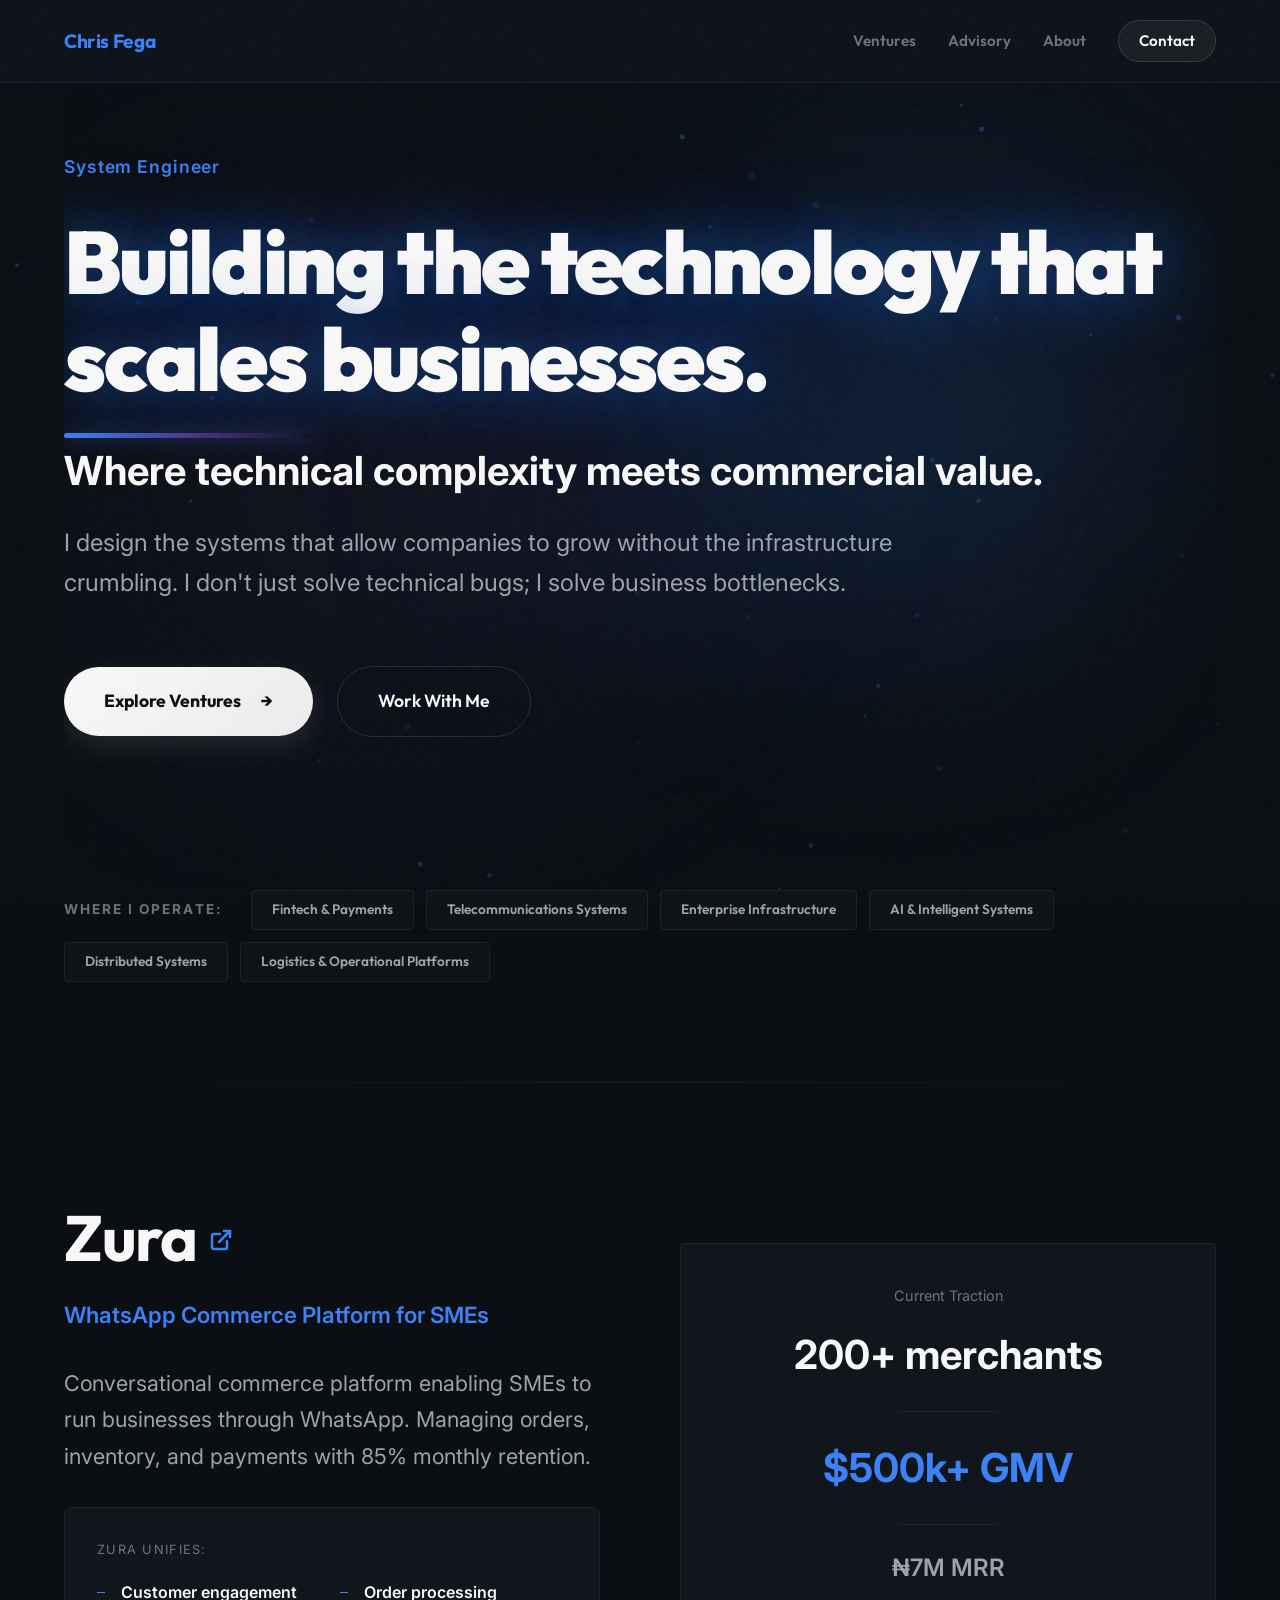
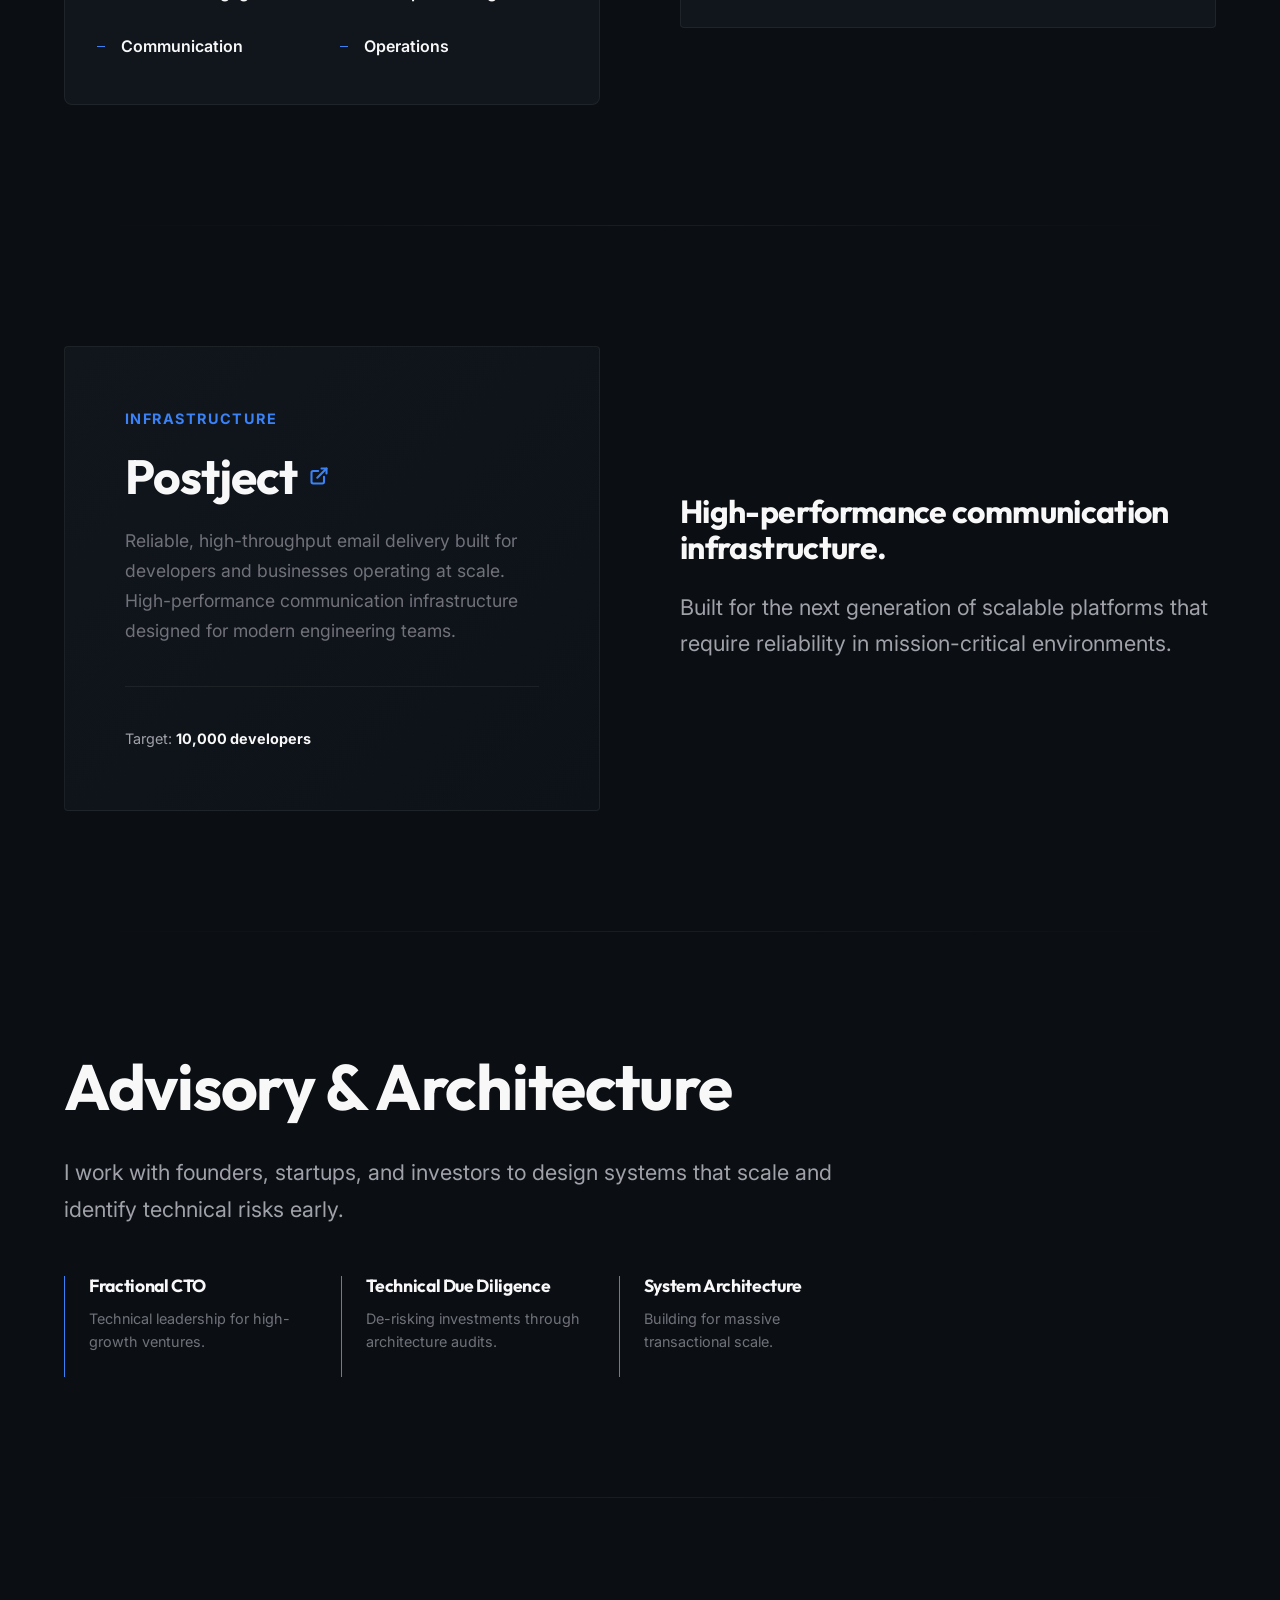
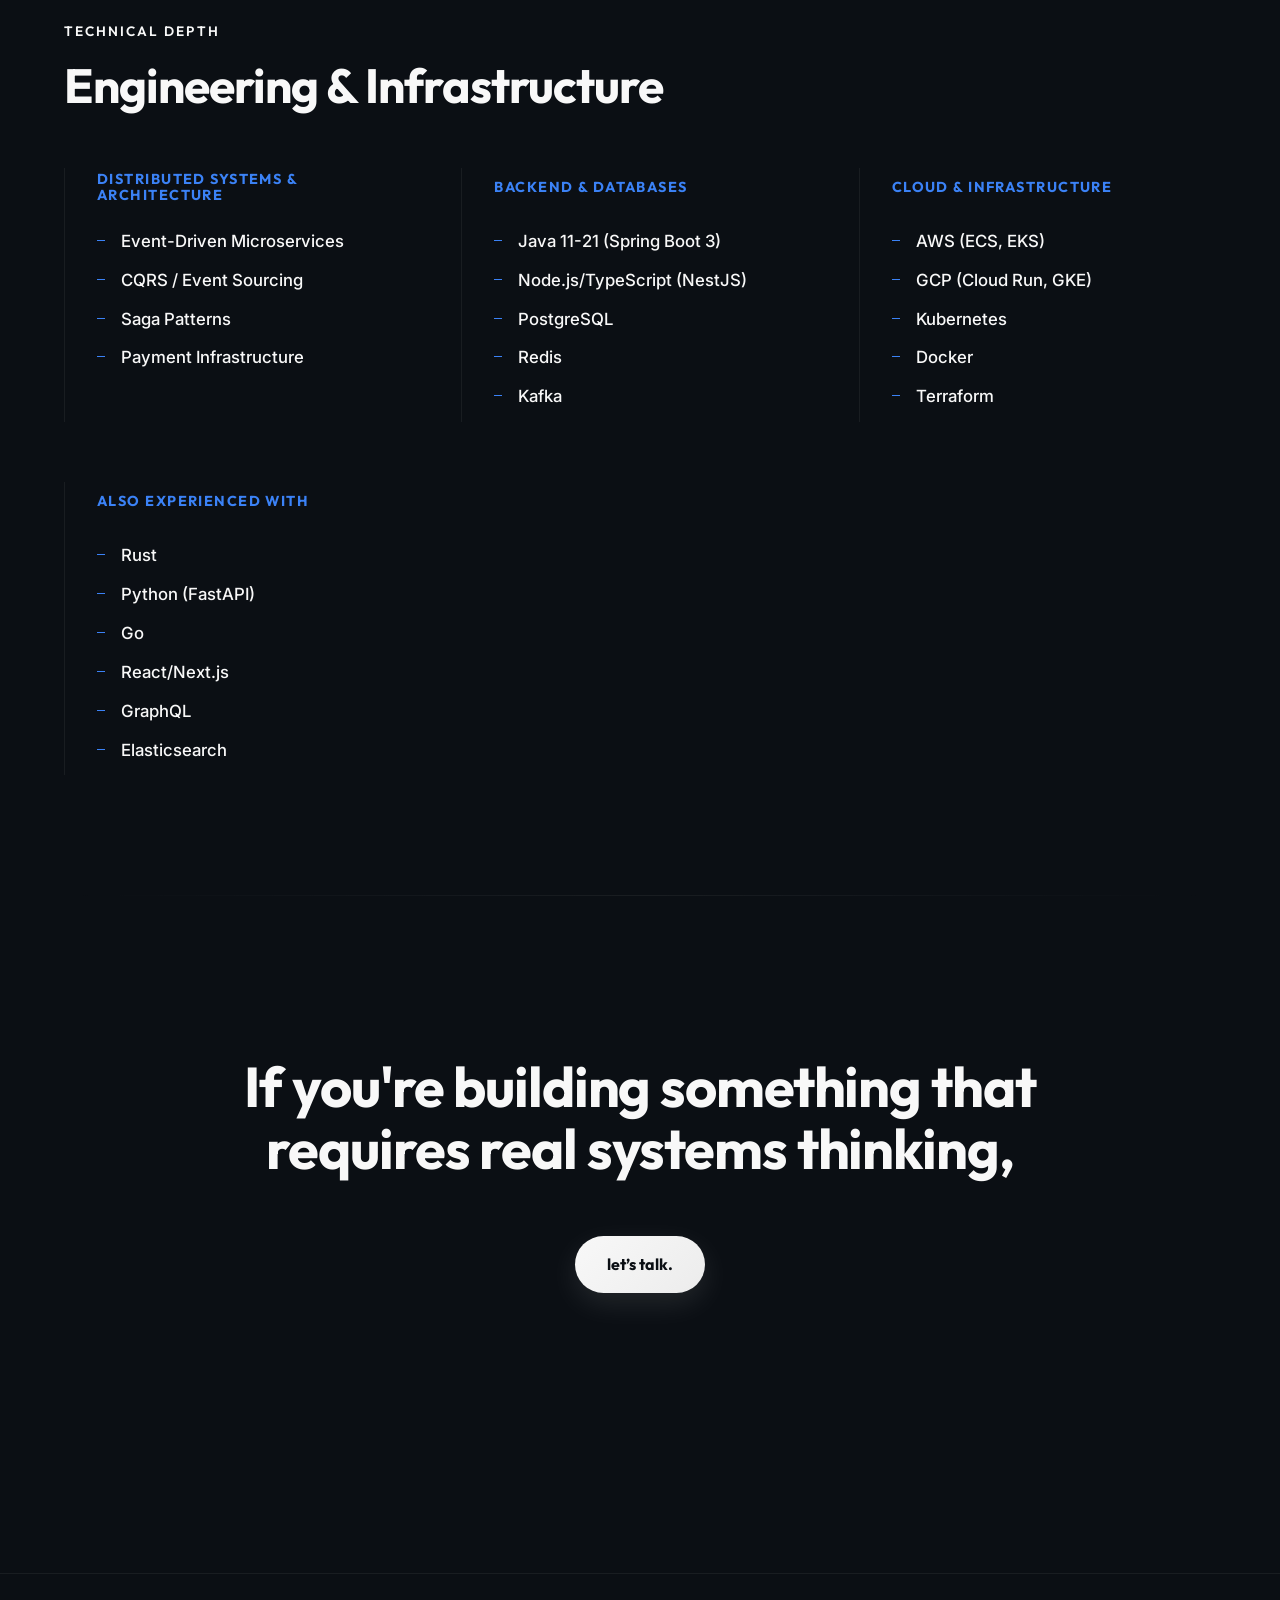
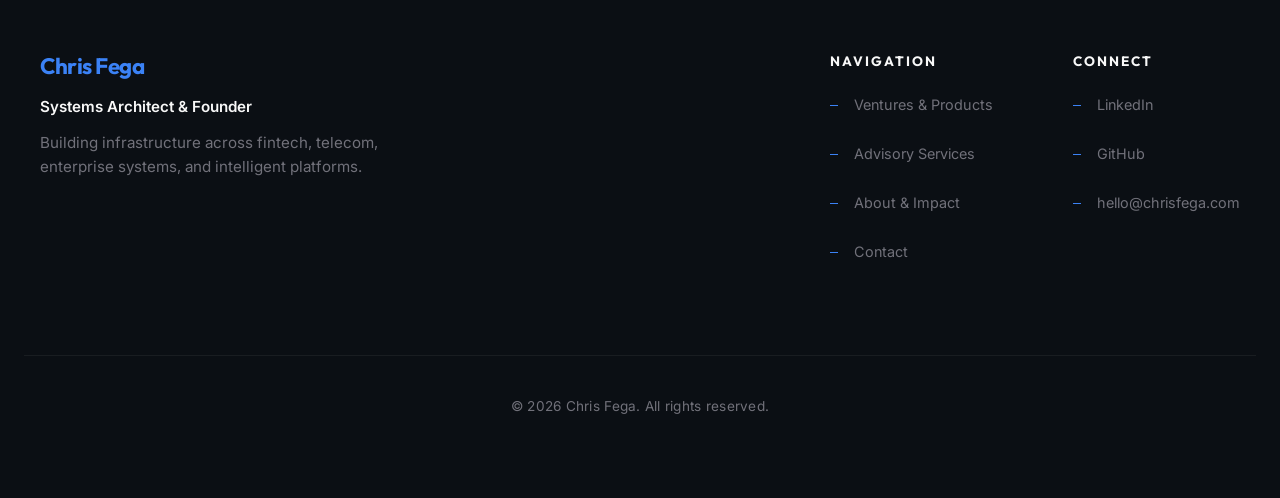
==== commit f23a0677: "Deploy reduced hero title font size" ====
--- a/index.html
+++ b/index.html
@@ -79,4 +79,4 @@
         .mobile-nav-link.active {
           color: var(--accent);
         }
-      </style><div style="max-width:1200px;margin:0 auto;padding:20px 24px;display:flex;justify-content:space-between;align-items:center"><a style="font-family:var(--font-heading);font-weight:700;font-size:1.2rem;letter-spacing:-0.02em;text-decoration:none;z-index:1001" href="/"><span class="text-accent">Chris Fega</span></a><div class="desktop-nav" style="display:flex;gap:32px;align-items:center;font-family:var(--font-heading);font-size:0.95rem;font-weight:600"><a class="nav-link " href="/ventures">Ventures</a><a class="nav-link " href="/advisory">Advisory</a><a class="nav-link " href="/about">About</a><a class="nav-btn " style="padding:8px 20px;border-radius:100px;text-decoration:none" href="/contact">Contact</a></div><button class="mobile-menu-btn" aria-label="Toggle Menu"><div style="width:24px;height:2px;background:var(--text-primary);margin-bottom:6px;transform:none;transition:0.3s"></div><div style="width:24px;height:2px;background:var(--text-primary);transition:0.3s;opacity:1"></div><div style="width:24px;height:2px;background:var(--text-primary);margin-top:6px;transform:none;transition:0.3s"></div></button></div><div class="mobile-overlay "><a class="mobile-nav-link " href="/ventures">Ventures</a><a class="mobile-nav-link " href="/advisory">Advisory</a><a class="mobile-nav-link " href="/about">About</a><a class="mobile-nav-link " href="/contact">Contact</a></div></nav><div style="padding-top:80px"><main><section class="section animate-in" id="hero" style="padding-top:40px;min-height:90vh;display:flex;flex-direction:column;justify-content:center;position:relative;overflow:hidden"><div class="bg-blur"></div><div class="hero-glow-orb" style="position:absolute;top:15%;right:8%;width:500px;height:500px;background:radial-gradient(circle, rgba(59, 130, 246, 0.12), transparent);filter:blur(100px);animation:float 8s ease-in-out infinite;z-index:0"></div><div class="hero-glow-orb" style="position:absolute;bottom:15%;left:3%;width:600px;height:600px;background:radial-gradient(circle, rgba(139, 92, 246, 0.08), transparent);filter:blur(120px);animation:float 12s ease-in-out infinite reverse;z-index:0"></div><div class="hero-glow-orb" style="position:absolute;top:50%;left:50%;width:400px;height:400px;background:radial-gradient(circle, rgba(59, 130, 246, 0.06), transparent);filter:blur(90px);animation:float 10s ease-in-out infinite 2s;z-index:0;transform:translate(-50%, -50%)"></div><div style="max-width:1200px;position:relative;z-index:1"><div class="delay-1 animate-in" style="margin-bottom:32px"><p class="text-accent" style="font-size:1.1rem;font-weight:600;letter-spacing:0.05em;margin:0">System Engineer</p></div><h1 class="delay-1 animate-in hero-title" style="font-size:clamp(5rem, 15vw, 11rem);margin-bottom:56px;line-height:0.92;font-weight:900;letter-spacing:-0.05em;text-transform:none;color:var(--text-primary)">Building the technology that scales businesses.</h1><div class="delay-2 animate-in" style="margin-bottom:64px"><p style="font-size:2.5rem;font-weight:700;color:var(--text-primary);margin-bottom:28px;line-height:1.2;max-width:1000px">Where technical complexity meets commercial value.</p><p class="lead" style="font-size:1.5rem;max-width:900px;margin-bottom:0;line-height:1.65;color:var(--text-secondary)">I design the systems that allow companies to grow without the infrastructure crumbling. I don&#x27;t just solve technical bugs; I solve business bottlenecks.</p></div><div class="delay-3 animate-in" style="margin-top:64px;display:flex;gap:24px;flex-wrap:wrap;align-items:center"><a href="/ventures" class="button-premium" style="font-size:1.1rem;padding:20px 40px">Explore Ventures<span style="margin-left:8px">→</span></a><a href="/contact" class="button-ghost" style="font-size:1.1rem;padding:20px 40px">Work With Me</a></div></div></section><section class="animate-in delay-3" style="padding:0 0 100px"><div style="display:flex;flex-wrap:wrap;gap:12px;align-items:center"><span class="text-muted" style="font-size:0.85rem;font-weight:700;text-transform:uppercase;letter-spacing:0.15em;margin-right:16px">Where I operate:</span><span style="padding:8px 20px;border:1px solid var(--border-subtle);border-radius:4px;font-size:0.85rem;color:var(--text-secondary);background:rgba(255,255,255,0.02);font-family:var(--font-heading);font-weight:600">Fintech &amp; Payments</span><span style="padding:8px 20px;border:1px solid var(--border-subtle);border-radius:4px;font-size:0.85rem;color:var(--text-secondary);background:rgba(255,255,255,0.02);font-family:var(--font-heading);font-weight:600">Telecommunications Systems</span><span style="padding:8px 20px;border:1px solid var(--border-subtle);border-radius:4px;font-size:0.85rem;color:var(--text-secondary);background:rgba(255,255,255,0.02);font-family:var(--font-heading);font-weight:600">Enterprise Infrastructure</span><span style="padding:8px 20px;border:1px solid var(--border-subtle);border-radius:4px;font-size:0.85rem;color:var(--text-secondary);background:rgba(255,255,255,0.02);font-family:var(--font-heading);font-weight:600">AI &amp; Intelligent Systems</span><span style="padding:8px 20px;border:1px solid var(--border-subtle);border-radius:4px;font-size:0.85rem;color:var(--text-secondary);background:rgba(255,255,255,0.02);font-family:var(--font-heading);font-weight:600">Distributed Systems</span><span style="padding:8px 20px;border:1px solid var(--border-subtle);border-radius:4px;font-size:0.85rem;color:var(--text-secondary);background:rgba(255,255,255,0.02);font-family:var(--font-heading);font-weight:600">Logistics &amp; Operational Platforms</span></div></section><div class="section-divider"></div><section class="section animate-in" id="zura"><div class="grid columns-2" style="align-items:start;gap:80px"><div><div style="margin-bottom:24px"><a href="https://zura.africa" target="_blank" rel="noopener noreferrer" style="text-decoration:none;color:inherit;display:inline-flex;align-items:center;gap:12px"><h2 style="font-size:clamp(2.5rem, 5vw, 4rem);margin:0">Zura</h2><svg viewBox="0 0 24 24" width="24" height="24" stroke="var(--accent)" stroke-width="2.5" fill="none" stroke-linecap="round" stroke-linejoin="round" style="margin-top:4px"><path d="M18 13v6a2 2 0 0 1-2 2H5a2 2 0 0 1-2-2V8a2 2 0 0 1 2-2h6"></path><polyline points="15 3 21 3 21 9"></polyline><line x1="10" y1="14" x2="21" y2="3"></line></svg></a></div><p style="font-size:1.4rem;color:var(--accent);font-weight:600;margin-bottom:32px">WhatsApp Commerce Platform for SMEs</p><p class="lead" style="margin-bottom:32px">Conversational commerce platform enabling SMEs to run businesses through WhatsApp. Managing orders, inventory, and payments with 85% monthly retention.</p><div style="background:var(--bg-surface);border:1px solid var(--border-subtle);padding:32px;border-radius:8px"><span class="text-muted" style="font-size:0.8rem;text-transform:uppercase;letter-spacing:0.1em;display:block;margin-bottom:20px">Zura unifies:</span><ul class="list-clean" style="padding:0;display:grid;grid-template-columns:1fr 1fr;gap:16px"><li style="color:var(--text-primary);font-weight:600">Customer engagement</li><li style="color:var(--text-primary);font-weight:600">Order processing</li><li style="color:var(--text-primary);font-weight:600">Communication</li><li style="color:var(--text-primary);font-weight:600">Operations</li></ul></div></div><div class="solid-card" style="margin-top:40px;text-align:center;display:flex;flex-direction:column;justify-content:center;min-height:300px"><span class="text-muted" style="font-size:0.9rem;margin-bottom:16px">Current Traction</span><p style="font-size:2.5rem;font-weight:700;color:var(--text-primary)">200+ merchants</p><div style="height:1px;background:var(--border-subtle);margin:24px auto;width:100px"></div><p style="font-size:2.5rem;font-weight:700;color:var(--accent)">$500k+ GMV</p><div style="height:1px;background:var(--border-subtle);margin:24px auto;width:100px"></div><p style="font-size:1.5rem;font-weight:600;color:var(--text-secondary)">₦7M MRR</p></div></div></section><div class="section-divider"></div><section class="section animate-in" id="postject"><div class="grid columns-2" style="gap:80px;align-items:center"><div class="solid-card" style="padding:60px;background:linear-gradient(135deg, var(--bg-surface) 0%, #0d1218 100%)"><span class="text-accent" style="font-size:0.9rem;font-weight:700;text-transform:uppercase;letter-spacing:0.1em;display:block;margin-bottom:20px">Infrastructure</span><div style="margin-bottom:24px"><a href="https://postject.com" target="_blank" rel="noopener noreferrer" style="text-decoration:none;color:inherit;display:inline-flex;align-items:center;gap:12px"><h2 style="margin:0">Postject</h2><svg viewBox="0 0 24 24" width="20" height="20" stroke="var(--accent)" stroke-width="2.5" fill="none" stroke-linecap="round" stroke-linejoin="round"><path d="M18 13v6a2 2 0 0 1-2 2H5a2 2 0 0 1-2-2V8a2 2 0 0 1 2-2h6"></path><polyline points="15 3 21 3 21 9"></polyline><line x1="10" y1="14" x2="21" y2="3"></line></svg></a></div><p class="text-muted" style="font-size:1.1rem;line-height:1.7">Reliable, high-throughput email delivery built for developers and businesses operating at scale. High-performance communication infrastructure designed for modern engineering teams.</p><div style="margin-top:40px;padding-top:40px;border-top:1px solid var(--border-subtle)"><p style="font-size:0.9rem;color:var(--text-secondary)">Target: <span style="color:var(--text-primary);font-weight:700">10,000 developers</span></p></div></div><div><h3 style="font-size:2rem;margin-bottom:24px">High-performance communication infrastructure.</h3><p class="lead">Built for the next generation of scalable platforms that require reliability in mission-critical environments.</p></div></div></section><div class="section-divider"></div><section class="section animate-in" id="advisory"><div style="max-width:800px"><h2 style="font-size:clamp(2.5rem, 5vw, 4rem);margin-bottom:32px">Advisory &amp; Architecture</h2><p class="lead" style="margin-bottom:48px">I work with founders, startups, and investors to design systems that scale and identify technical risks early.</p><div class="grid columns-3"><div style="border-left:1px solid var(--accent);padding-left:24px;padding-bottom:24px"><h4 style="margin-bottom:12px;font-size:1.1rem">Fractional CTO</h4><p class="text-muted" style="font-size:0.9rem">Technical leadership for high-growth ventures.</p></div><div style="border-left:1px solid var(--accent);padding-left:24px;padding-bottom:24px"><h4 style="margin-bottom:12px;font-size:1.1rem">Technical Due Diligence</h4><p class="text-muted" style="font-size:0.9rem">De-risking investments through architecture audits.</p></div><div style="border-left:1px solid var(--accent);padding-left:24px"><h4 style="margin-bottom:12px;font-size:1.1rem">System Architecture</h4><p class="text-muted" style="font-size:0.9rem">Building for massive transactional scale.</p></div></div></div></section><div class="section-divider"></div><section class="section animate-in" id="stack"><span class="small-label">Technical Depth</span><h2 style="margin-bottom:56px">Engineering &amp; Infrastructure</h2><div style="display:grid;grid-template-columns:repeat(auto-fit, minmax(280px, 1fr));gap:60px 40px"><div class="animate-in delay-1" style="border-left:1px solid var(--border-subtle);padding-left:32px"><h4 style="font-size:0.9rem;color:var(--accent);text-transform:uppercase;letter-spacing:0.1em;margin-bottom:20px;min-height:40px;display:flex;align-items:center">Distributed systems &amp; architecture</h4><ul class="list-clean" style="padding:0"><li style="color:var(--text-primary);font-weight:500;font-size:1.05rem;margin-bottom:12px">Event-Driven Microservices</li><li style="color:var(--text-primary);font-weight:500;font-size:1.05rem;margin-bottom:12px">CQRS / Event Sourcing</li><li style="color:var(--text-primary);font-weight:500;font-size:1.05rem;margin-bottom:12px">Saga Patterns</li><li style="color:var(--text-primary);font-weight:500;font-size:1.05rem;margin-bottom:12px">Payment Infrastructure</li></ul></div><div class="animate-in delay-2" style="border-left:1px solid var(--border-subtle);padding-left:32px"><h4 style="font-size:0.9rem;color:var(--accent);text-transform:uppercase;letter-spacing:0.1em;margin-bottom:20px;min-height:40px;display:flex;align-items:center">Backend &amp; databases</h4><ul class="list-clean" style="padding:0"><li style="color:var(--text-primary);font-weight:500;font-size:1.05rem;margin-bottom:12px">Java 11-21 (Spring Boot 3)</li><li style="color:var(--text-primary);font-weight:500;font-size:1.05rem;margin-bottom:12px">Node.js/TypeScript (NestJS)</li><li style="color:var(--text-primary);font-weight:500;font-size:1.05rem;margin-bottom:12px">PostgreSQL</li><li style="color:var(--text-primary);font-weight:500;font-size:1.05rem;margin-bottom:12px">Redis</li><li style="color:var(--text-primary);font-weight:500;font-size:1.05rem;margin-bottom:12px">Kafka</li></ul></div><div class="animate-in delay-3" style="border-left:1px solid var(--border-subtle);padding-left:32px"><h4 style="font-size:0.9rem;color:var(--accent);text-transform:uppercase;letter-spacing:0.1em;margin-bottom:20px;min-height:40px;display:flex;align-items:center">Cloud &amp; infrastructure</h4><ul class="list-clean" style="padding:0"><li style="color:var(--text-primary);font-weight:500;font-size:1.05rem;margin-bottom:12px">AWS (ECS, EKS)</li><li style="color:var(--text-primary);font-weight:500;font-size:1.05rem;margin-bottom:12px">GCP (Cloud Run, GKE)</li><li style="color:var(--text-primary);font-weight:500;font-size:1.05rem;margin-bottom:12px">Kubernetes</li><li style="color:var(--text-primary);font-weight:500;font-size:1.05rem;margin-bottom:12px">Docker</li><li style="color:var(--text-primary);font-weight:500;font-size:1.05rem;margin-bottom:12px">Terraform</li></ul></div><div class="animate-in delay-4" style="border-left:1px solid var(--border-subtle);padding-left:32px"><h4 style="font-size:0.9rem;color:var(--accent);text-transform:uppercase;letter-spacing:0.1em;margin-bottom:20px;min-height:40px;display:flex;align-items:center">Also experienced with</h4><ul class="list-clean" style="padding:0"><li style="color:var(--text-primary);font-weight:500;font-size:1.05rem;margin-bottom:12px">Rust</li><li style="color:var(--text-primary);font-weight:500;font-size:1.05rem;margin-bottom:12px">Python (FastAPI)</li><li style="color:var(--text-primary);font-weight:500;font-size:1.05rem;margin-bottom:12px">Go</li><li style="color:var(--text-primary);font-weight:500;font-size:1.05rem;margin-bottom:12px">React/Next.js</li><li style="color:var(--text-primary);font-weight:500;font-size:1.05rem;margin-bottom:12px">GraphQL</li><li style="color:var(--text-primary);font-weight:500;font-size:1.05rem;margin-bottom:12px">Elasticsearch</li></ul></div></div></section><div class="section-divider"></div><section class="section animate-in delay-2" style="text-align:center;padding:160px 0"><h2 style="max-width:800px;margin:0 auto 32px;font-size:clamp(2rem, 5vw, 3.5rem)">If you&#x27;re building something that requires real systems thinking,</h2><div style="margin-top:56px"><a href="/contact" class="button-premium">let’s talk.</a></div></section></main></div><footer class="footer" style="margin-top:120px;padding:80px 24px;border-top:1px solid var(--border-subtle)"><div style="max-width:1200px;margin:0 auto;display:flex;flex-wrap:wrap;justify-content:space-between;gap:60px"><div style="flex:1 1 400px;text-align:left"><h3 style="font-size:1.4rem;margin-bottom:16px;font-weight:700"><span class="text-accent">Chris Fega</span></h3><p style="color:var(--text-primary);font-weight:600;font-size:0.95rem;margin-bottom:12px">Systems Architect &amp; Founder</p><p class="text-muted" style="max-width:400px;font-size:0.95rem;line-height:1.6">Building infrastructure across fintech, telecom, enterprise systems, and intelligent platforms.</p></div><div style="display:flex;gap:80px;flex-wrap:wrap;text-align:left"><div><h4 style="color:var(--text-primary);margin-bottom:24px;font-size:0.85rem;text-transform:uppercase;letter-spacing:0.15em;font-weight:700">Navigation</h4><ul class="list-clean" style="display:flex;flex-direction:column;gap:14px;padding:0"><li><a class="text-muted" style="text-decoration:none" href="/ventures">Ventures &amp; Products</a></li><li><a class="text-muted" style="text-decoration:none" href="/advisory">Advisory Services</a></li><li><a class="text-muted" style="text-decoration:none" href="/about">About &amp; Impact</a></li><li><a class="text-muted" style="text-decoration:none" href="/contact">Contact</a></li></ul></div><div><h4 style="color:var(--text-primary);margin-bottom:24px;font-size:0.85rem;text-transform:uppercase;letter-spacing:0.15em;font-weight:700">Connect</h4><ul class="list-clean" style="display:flex;flex-direction:column;gap:14px;padding:0"><li><a href="https://linkedin.com/in/christian-onokharigho" target="_blank" rel="noopener noreferrer" class="text-muted" style="text-decoration:none">LinkedIn</a></li><li><a href="https://github.com/krixfega" target="_blank" rel="noopener noreferrer" class="text-muted" style="text-decoration:none">GitHub</a></li><li><a href="mailto:hello@chrisfega.com" class="text-muted" style="text-decoration:none">hello@chrisfega.com</a></li></ul></div></div></div><div style="border-top:1px solid var(--border-subtle);margin-top:80px;padding-top:40px;text-align:center;color:var(--text-muted);font-size:0.85rem;letter-spacing:0.02em">© <!-- -->2026<!-- --> Chris Fega. All rights reserved.</div></footer><script src="/_next/static/chunks/webpack-cb86a99cd2f791d1.js" async=""></script><script>(self.__next_f=self.__next_f||[]).push([0]);self.__next_f.push([2,null])</script><script>self.__next_f.push([1,"1:HL[\"/_next/static/css/242fda62fa203671.css\",\"style\"]\n"])</script><script>self.__next_f.push([1,"2:I[5751,[],\"\"]\n4:I[5007,[\"291\",\"static/chunks/291-421130fd0df41503.js\",\"185\",\"static/chunks/app/layout-fe11b9b2df0b7305.js\"],\"default\"]\n5:I[2168,[\"291\",\"static/chunks/291-421130fd0df41503.js\",\"185\",\"static/chunks/app/layout-fe11b9b2df0b7305.js\"],\"default\"]\n6:I[2914,[\"291\",\"static/chunks/291-421130fd0df41503.js\",\"185\",\"static/chunks/app/layout-fe11b9b2df0b7305.js\"],\"default\"]\n7:I[9275,[],\"\"]\n8:I[1343,[],\"\"]\n9:I[231,[\"291\",\"static/chunks/291-421130fd0df41503.js\",\"185\",\"static/chunks/app/layout-fe11b9b2df0b7305.js\"],\"\"]\nb:I[6130,[],\"\"]\nc:[]\n"])</script><script>self.__next_f.push([1,"0:[[[\"$\",\"link\",\"0\",{\"rel\":\"stylesheet\",\"href\":\"/_next/static/css/242fda62fa203671.css\",\"precedence\":\"next\",\"crossOrigin\":\"$undefined\"}]],[\"$\",\"$L2\",null,{\"buildId\":\"AfTthak2qyqUmSNOh7OaO\",\"assetPrefix\":\"\",\"initialCanonicalUrl\":\"/\",\"initialTree\":[\"\",{\"children\":[\"__PAGE__\",{}]},\"$undefined\",\"$undefined\",true],\"initialSeedData\":[\"\",{\"children\":[\"__PAGE__\",{},[[\"$L3\",[\"$\",\"main\",null,{\"children\":[[\"$\",\"section\",null,{\"className\":\"section animate-in\",\"id\":\"hero\",\"style\":{\"paddingTop\":\"40px\",\"minHeight\":\"90vh\",\"display\":\"flex\",\"flexDirection\":\"column\",\"justifyContent\":\"center\",\"position\":\"relative\",\"overflow\":\"hidden\"},\"children\":[[\"$\",\"div\",null,{\"className\":\"bg-blur\"}],[\"$\",\"div\",null,{\"className\":\"hero-glow-orb\",\"style\":{\"position\":\"absolute\",\"top\":\"15%\",\"right\":\"8%\",\"width\":\"500px\",\"height\":\"500px\",\"background\":\"radial-gradient(circle, rgba(59, 130, 246, 0.12), transparent)\",\"filter\":\"blur(100px)\",\"animation\":\"float 8s ease-in-out infinite\",\"zIndex\":0}}],[\"$\",\"div\",null,{\"className\":\"hero-glow-orb\",\"style\":{\"position\":\"absolute\",\"bottom\":\"15%\",\"left\":\"3%\",\"width\":\"600px\",\"height\":\"600px\",\"background\":\"radial-gradient(circle, rgba(139, 92, 246, 0.08), transparent)\",\"filter\":\"blur(120px)\",\"animation\":\"float 12s ease-in-out infinite reverse\",\"zIndex\":0}}],[\"$\",\"div\",null,{\"className\":\"hero-glow-orb\",\"style\":{\"position\":\"absolute\",\"top\":\"50%\",\"left\":\"50%\",\"width\":\"400px\",\"height\":\"400px\",\"background\":\"radial-gradient(circle, rgba(59, 130, 246, 0.06), transparent)\",\"filter\":\"blur(90px)\",\"animation\":\"float 10s ease-in-out infinite 2s\",\"zIndex\":0,\"transform\":\"translate(-50%, -50%)\"}}],[\"$\",\"div\",null,{\"style\":{\"maxWidth\":\"1200px\",\"position\":\"relative\",\"zIndex\":1},\"children\":[[\"$\",\"div\",null,{\"className\":\"delay-1 animate-in\",\"style\":{\"marginBottom\":\"32px\"},\"children\":[\"$\",\"p\",null,{\"className\":\"text-accent\",\"style\":{\"fontSize\":\"1.1rem\",\"fontWeight\":600,\"letterSpacing\":\"0.05em\",\"margin\":0},\"children\":\"System Engineer\"}]}],[\"$\",\"h1\",null,{\"className\":\"delay-1 animate-in hero-title\",\"style\":{\"fontSize\":\"clamp(5rem, 15vw, 11rem)\",\"marginBottom\":\"56px\",\"lineHeight\":0.92,\"fontWeight\":900,\"letterSpacing\":\"-0.05em\",\"textTransform\":\"none\",\"color\":\"var(--text-primary)\"},\"children\":\"Building the technology that scales businesses.\"}],[\"$\",\"div\",null,{\"className\":\"delay-2 animate-in\",\"style\":{\"marginBottom\":\"64px\"},\"children\":[[\"$\",\"p\",null,{\"style\":{\"fontSize\":\"2.5rem\",\"fontWeight\":700,\"color\":\"var(--text-primary)\",\"marginBottom\":\"28px\",\"lineHeight\":1.2,\"maxWidth\":\"1000px\"},\"children\":\"Where technical complexity meets commercial value.\"}],[\"$\",\"p\",null,{\"className\":\"lead\",\"style\":{\"fontSize\":\"1.5rem\",\"maxWidth\":\"900px\",\"marginBottom\":\"0\",\"lineHeight\":1.65,\"color\":\"var(--text-secondary)\"},\"children\":\"I design the systems that allow companies to grow without the infrastructure crumbling. I don't just solve technical bugs; I solve business bottlenecks.\"}]]}],[\"$\",\"div\",null,{\"className\":\"delay-3 animate-in\",\"style\":{\"marginTop\":\"64px\",\"display\":\"flex\",\"gap\":\"24px\",\"flexWrap\":\"wrap\",\"alignItems\":\"center\"},\"children\":[[\"$\",\"a\",null,{\"href\":\"/ventures\",\"className\":\"button-premium\",\"style\":{\"fontSize\":\"1.1rem\",\"padding\":\"20px 40px\"},\"children\":[\"Explore Ventures\",[\"$\",\"span\",null,{\"style\":{\"marginLeft\":\"8px\"},\"children\":\"→\"}]]}],[\"$\",\"a\",null,{\"href\":\"/contact\",\"className\":\"button-ghost\",\"style\":{\"fontSize\":\"1.1rem\",\"padding\":\"20px 40px\"},\"children\":\"Work With Me\"}]]}]]}]]}],[\"$\",\"section\",null,{\"className\":\"animate-in delay-3\",\"style\":{\"padding\":\"0 0 100px\"},\"children\":[\"$\",\"div\",null,{\"style\":{\"display\":\"flex\",\"flexWrap\":\"wrap\",\"gap\":\"12px\",\"alignItems\":\"center\"},\"children\":[[\"$\",\"span\",null,{\"className\":\"text-muted\",\"style\":{\"fontSize\":\"0.85rem\",\"fontWeight\":700,\"textTransform\":\"uppercase\",\"letterSpacing\":\"0.15em\",\"marginRight\":\"16px\"},\"children\":\"Where I operate:\"}],[[\"$\",\"span\",\"Fintech \u0026 Payments\",{\"style\":{\"padding\":\"8px 20px\",\"border\":\"1px solid var(--border-subtle)\",\"borderRadius\":\"4px\",\"fontSize\":\"0.85rem\",\"color\":\"var(--text-secondary)\",\"background\":\"rgba(255,255,255,0.02)\",\"fontFamily\":\"var(--font-heading)\",\"fontWeight\":600},\"children\":\"Fintech \u0026 Payments\"}],[\"$\",\"span\",\"Telecommunications Systems\",{\"style\":{\"padding\":\"8px 20px\",\"border\":\"1px solid var(--border-subtle)\",\"borderRadius\":\"4px\",\"fontSize\":\"0.85rem\",\"color\":\"var(--text-secondary)\",\"background\":\"rgba(255,255,255,0.02)\",\"fontFamily\":\"var(--font-heading)\",\"fontWeight\":600},\"children\":\"Telecommunications Systems\"}],[\"$\",\"span\",\"Enterprise Infrastructure\",{\"style\":{\"padding\":\"8px 20px\",\"border\":\"1px solid var(--border-subtle)\",\"borderRadius\":\"4px\",\"fontSize\":\"0.85rem\",\"color\":\"var(--text-secondary)\",\"background\":\"rgba(255,255,255,0.02)\",\"fontFamily\":\"var(--font-heading)\",\"fontWeight\":600},\"children\":\"Enterprise Infrastructure\"}],[\"$\",\"span\",\"AI \u0026 Intelligent Systems\",{\"style\":{\"padding\":\"8px 20px\",\"border\":\"1px solid var(--border-subtle)\",\"borderRadius\":\"4px\",\"fontSize\":\"0.85rem\",\"color\":\"var(--text-secondary)\",\"background\":\"rgba(255,255,255,0.02)\",\"fontFamily\":\"var(--font-heading)\",\"fontWeight\":600},\"children\":\"AI \u0026 Intelligent Systems\"}],[\"$\",\"span\",\"Distributed Systems\",{\"style\":{\"padding\":\"8px 20px\",\"border\":\"1px solid var(--border-subtle)\",\"borderRadius\":\"4px\",\"fontSize\":\"0.85rem\",\"color\":\"var(--text-secondary)\",\"background\":\"rgba(255,255,255,0.02)\",\"fontFamily\":\"var(--font-heading)\",\"fontWeight\":600},\"children\":\"Distributed Systems\"}],[\"$\",\"span\",\"Logistics \u0026 Operational Platforms\",{\"style\":{\"padding\":\"8px 20px\",\"border\":\"1px solid var(--border-subtle)\",\"borderRadius\":\"4px\",\"fontSize\":\"0.85rem\",\"color\":\"var(--text-secondary)\",\"background\":\"rgba(255,255,255,0.02)\",\"fontFamily\":\"var(--font-heading)\",\"fontWeight\":600},\"children\":\"Logistics \u0026 Operational Platforms\"}]]]}]}],[\"$\",\"div\",null,{\"className\":\"section-divider\"}],[\"$\",\"section\",null,{\"className\":\"section animate-in\",\"id\":\"zura\",\"children\":[\"$\",\"div\",null,{\"className\":\"grid columns-2\",\"style\":{\"alignItems\":\"start\",\"gap\":\"80px\"},\"children\":[[\"$\",\"div\",null,{\"children\":[[\"$\",\"div\",null,{\"style\":{\"marginBottom\":\"24px\"},\"children\":[\"$\",\"a\",null,{\"href\":\"https://zura.africa\",\"target\":\"_blank\",\"rel\":\"noopener noreferrer\",\"style\":{\"textDecoration\":\"none\",\"color\":\"inherit\",\"display\":\"inline-flex\",\"alignItems\":\"center\",\"gap\":\"12px\"},\"children\":[[\"$\",\"h2\",null,{\"style\":{\"fontSize\":\"clamp(2.5rem, 5vw, 4rem)\",\"margin\":0},\"children\":\"Zura\"}],[\"$\",\"svg\",null,{\"viewBox\":\"0 0 24 24\",\"width\":\"24\",\"height\":\"24\",\"stroke\":\"var(--accent)\",\"strokeWidth\":\"2.5\",\"fill\":\"none\",\"strokeLinecap\":\"round\",\"strokeLinejoin\":\"round\",\"style\":{\"marginTop\":\"4px\"},\"children\":[[\"$\",\"path\",null,{\"d\":\"M18 13v6a2 2 0 0 1-2 2H5a2 2 0 0 1-2-2V8a2 2 0 0 1 2-2h6\"}],[\"$\",\"polyline\",null,{\"points\":\"15 3 21 3 21 9\"}],[\"$\",\"line\",null,{\"x1\":\"10\",\"y1\":\"14\",\"x2\":\"21\",\"y2\":\"3\"}]]}]]}]}],[\"$\",\"p\",null,{\"style\":{\"fontSize\":\"1.4rem\",\"color\":\"var(--accent)\",\"fontWeight\":600,\"marginBottom\":\"32px\"},\"children\":\"WhatsApp Commerce Platform for SMEs\"}],[\"$\",\"p\",null,{\"className\":\"lead\",\"style\":{\"marginBottom\":\"32px\"},\"children\":\"Conversational commerce platform enabling SMEs to run businesses through WhatsApp. Managing orders, inventory, and payments with 85% monthly retention.\"}],[\"$\",\"div\",null,{\"style\":{\"background\":\"var(--bg-surface)\",\"border\":\"1px solid var(--border-subtle)\",\"padding\":\"32px\",\"borderRadius\":\"8px\"},\"children\":[[\"$\",\"span\",null,{\"className\":\"text-muted\",\"style\":{\"fontSize\":\"0.8rem\",\"textTransform\":\"uppercase\",\"letterSpacing\":\"0.1em\",\"display\":\"block\",\"marginBottom\":\"20px\"},\"children\":\"Zura unifies:\"}],[\"$\",\"ul\",null,{\"className\":\"list-clean\",\"style\":{\"padding\":0,\"display\":\"grid\",\"gridTemplateColumns\":\"1fr 1fr\",\"gap\":\"16px\"},\"children\":[[\"$\",\"li\",null,{\"style\":{\"color\":\"var(--text-primary)\",\"fontWeight\":600},\"children\":\"Customer engagement\"}],[\"$\",\"li\",null,{\"style\":{\"color\":\"var(--text-primary)\",\"fontWeight\":600},\"children\":\"Order processing\"}],[\"$\",\"li\",null,{\"style\":{\"color\":\"var(--text-primary)\",\"fontWeight\":600},\"children\":\"Communication\"}],[\"$\",\"li\",null,{\"style\":{\"color\":\"var(--text-primary)\",\"fontWeight\":600},\"children\":\"Operations\"}]]}]]}]]}],[\"$\",\"div\",null,{\"className\":\"solid-card\",\"style\":{\"marginTop\":\"40px\",\"textAlign\":\"center\",\"display\":\"flex\",\"flexDirection\":\"column\",\"justifyContent\":\"center\",\"minHeight\":\"300px\"},\"children\":[[\"$\",\"span\",null,{\"className\":\"text-muted\",\"style\":{\"fontSize\":\"0.9rem\",\"marginBottom\":\"16px\"},\"children\":\"Current Traction\"}],[\"$\",\"p\",null,{\"style\":{\"fontSize\":\"2.5rem\",\"fontWeight\":700,\"color\":\"var(--text-primary)\"},\"children\":\"200+ merchants\"}],[\"$\",\"div\",null,{\"style\":{\"height\":\"1px\",\"background\":\"var(--border-subtle)\",\"margin\":\"24px auto\",\"width\":\"100px\"}}],[\"$\",\"p\",null,{\"style\":{\"fontSize\":\"2.5rem\",\"fontWeight\":700,\"color\":\"var(--accent)\"},\"children\":\"$$500k+ GMV\"}],[\"$\",\"div\",null,{\"style\":{\"height\":\"1px\",\"background\":\"var(--border-subtle)\",\"margin\":\"24px auto\",\"width\":\"100px\"}}],[\"$\",\"p\",null,{\"style\":{\"fontSize\":\"1.5rem\",\"fontWeight\":600,\"color\":\"var(--text-secondary)\"},\"children\":\"₦7M MRR\"}]]}]]}]}],[\"$\",\"div\",null,{\"className\":\"section-divider\"}],[\"$\",\"section\",null,{\"className\":\"section animate-in\",\"id\":\"postject\",\"children\":[\"$\",\"div\",null,{\"className\":\"grid columns-2\",\"style\":{\"gap\":\"80px\",\"alignItems\":\"center\"},\"children\":[[\"$\",\"div\",null,{\"className\":\"solid-card\",\"style\":{\"padding\":\"60px\",\"background\":\"linear-gradient(135deg, var(--bg-surface) 0%, #0d1218 100%)\"},\"children\":[[\"$\",\"span\",null,{\"className\":\"text-accent\",\"style\":{\"fontSize\":\"0.9rem\",\"fontWeight\":700,\"textTransform\":\"uppercase\",\"letterSpacing\":\"0.1em\",\"display\":\"block\",\"marginBottom\":\"20px\"},\"children\":\"Infrastructure\"}],[\"$\",\"div\",null,{\"style\":{\"marginBottom\":\"24px\"},\"children\":[\"$\",\"a\",null,{\"href\":\"https://postject.com\",\"target\":\"_blank\",\"rel\":\"noopener noreferrer\",\"style\":{\"textDecoration\":\"none\",\"color\":\"inherit\",\"display\":\"inline-flex\",\"alignItems\":\"center\",\"gap\":\"12px\"},\"children\":[[\"$\",\"h2\",null,{\"style\":{\"margin\":0},\"children\":\"Postject\"}],[\"$\",\"svg\",null,{\"viewBox\":\"0 0 24 24\",\"width\":\"20\",\"height\":\"20\",\"stroke\":\"var(--accent)\",\"strokeWidth\":\"2.5\",\"fill\":\"none\",\"strokeLinecap\":\"round\",\"strokeLinejoin\":\"round\",\"children\":[[\"$\",\"path\",null,{\"d\":\"M18 13v6a2 2 0 0 1-2 2H5a2 2 0 0 1-2-2V8a2 2 0 0 1 2-2h6\"}],[\"$\",\"polyline\",null,{\"points\":\"15 3 21 3 21 9\"}],[\"$\",\"line\",null,{\"x1\":\"10\",\"y1\":\"14\",\"x2\":\"21\",\"y2\":\"3\"}]]}]]}]}],[\"$\",\"p\",null,{\"className\":\"text-muted\",\"style\":{\"fontSize\":\"1.1rem\",\"lineHeight\":1.7},\"children\":\"Reliable, high-throughput email delivery built for developers and businesses operating at scale. High-performance communication infrastructure designed for modern engineering teams.\"}],[\"$\",\"div\",null,{\"style\":{\"marginTop\":\"40px\",\"paddingTop\":\"40px\",\"borderTop\":\"1px solid var(--border-subtle)\"},\"children\":[\"$\",\"p\",null,{\"style\":{\"fontSize\":\"0.9rem\",\"color\":\"var(--text-secondary)\"},\"children\":[\"Target: \",[\"$\",\"span\",null,{\"style\":{\"color\":\"var(--text-primary)\",\"fontWeight\":700},\"children\":\"10,000 developers\"}]]}]}]]}],[\"$\",\"div\",null,{\"children\":[[\"$\",\"h3\",null,{\"style\":{\"fontSize\":\"2rem\",\"marginBottom\":\"24px\"},\"children\":\"High-performance communication infrastructure.\"}],[\"$\",\"p\",null,{\"className\":\"lead\",\"children\":\"Built for the next generation of scalable platforms that require reliability in mission-critical environments.\"}]]}]]}]}],[\"$\",\"div\",null,{\"className\":\"section-divider\"}],[\"$\",\"section\",null,{\"className\":\"section animate-in\",\"id\":\"advisory\",\"children\":[\"$\",\"div\",null,{\"style\":{\"maxWidth\":\"800px\"},\"children\":[[\"$\",\"h2\",null,{\"style\":{\"fontSize\":\"clamp(2.5rem, 5vw, 4rem)\",\"marginBottom\":\"32px\"},\"children\":\"Advisory \u0026 Architecture\"}],[\"$\",\"p\",null,{\"className\":\"lead\",\"style\":{\"marginBottom\":\"48px\"},\"children\":\"I work with founders, startups, and investors to design systems that scale and identify technical risks early.\"}],[\"$\",\"div\",null,{\"className\":\"grid columns-3\",\"children\":[[\"$\",\"div\",null,{\"style\":{\"borderLeft\":\"1px solid var(--accent)\",\"paddingLeft\":\"24px\",\"paddingBottom\":\"24px\"},\"children\":[[\"$\",\"h4\",null,{\"style\":{\"marginBottom\":\"12px\",\"fontSize\":\"1.1rem\"},\"children\":\"Fractional CTO\"}],[\"$\",\"p\",null,{\"className\":\"text-muted\",\"style\":{\"fontSize\":\"0.9rem\"},\"children\":\"Technical leadership for high-growth ventures.\"}]]}],[\"$\",\"div\",null,{\"style\":{\"borderLeft\":\"1px solid var(--accent)\",\"paddingLeft\":\"24px\",\"paddingBottom\":\"24px\"},\"children\":[[\"$\",\"h4\",null,{\"style\":{\"marginBottom\":\"12px\",\"fontSize\":\"1.1rem\"},\"children\":\"Technical Due Diligence\"}],[\"$\",\"p\",null,{\"className\":\"text-muted\",\"style\":{\"fontSize\":\"0.9rem\"},\"children\":\"De-risking investments through architecture audits.\"}]]}],[\"$\",\"div\",null,{\"style\":{\"borderLeft\":\"1px solid var(--accent)\",\"paddingLeft\":\"24px\"},\"children\":[[\"$\",\"h4\",null,{\"style\":{\"marginBottom\":\"12px\",\"fontSize\":\"1.1rem\"},\"children\":\"System Architecture\"}],[\"$\",\"p\",null,{\"className\":\"text-muted\",\"style\":{\"fontSize\":\"0.9rem\"},\"children\":\"Building for massive transactional scale.\"}]]}]]}]]}]}],[\"$\",\"div\",null,{\"className\":\"section-divider\"}],[\"$\",\"section\",null,{\"className\":\"section animate-in\",\"id\":\"stack\",\"children\":[[\"$\",\"span\",null,{\"className\":\"small-label\",\"children\":\"Technical Depth\"}],[\"$\",\"h2\",null,{\"style\":{\"marginBottom\":\"56px\"},\"children\":\"Engineering \u0026 Infrastructure\"}],[\"$\",\"div\",null,{\"style\":{\"display\":\"grid\",\"gridTemplateColumns\":\"repeat(auto-fit, minmax(280px, 1fr))\",\"gap\":\"60px 40px\"},\"children\":[[\"$\",\"div\",\"Distributed systems \u0026 architecture\",{\"className\":\"animate-in delay-1\",\"style\":{\"borderLeft\":\"1px solid var(--border-subtle)\",\"paddingLeft\":\"32px\"},\"children\":[[\"$\",\"h4\",null,{\"style\":{\"fontSize\":\"0.9rem\",\"color\":\"var(--accent)\",\"textTransform\":\"uppercase\",\"letterSpacing\":\"0.1em\",\"marginBottom\":\"20px\",\"minHeight\":\"40px\",\"display\":\"flex\",\"alignItems\":\"center\"},\"children\":\"Distributed systems \u0026 architecture\"}],[\"$\",\"ul\",null,{\"className\":\"list-clean\",\"style\":{\"padding\":0},\"children\":[[\"$\",\"li\",\"Event-Driven Microservices\",{\"style\":{\"color\":\"var(--text-primary)\",\"fontWeight\":500,\"fontSize\":\"1.05rem\",\"marginBottom\":\"12px\"},\"children\":\"Event-Driven Microservices\"}],[\"$\",\"li\",\"CQRS / Event Sourcing\",{\"style\":{\"color\":\"var(--text-primary)\",\"fontWeight\":500,\"fontSize\":\"1.05rem\",\"marginBottom\":\"12px\"},\"children\":\"CQRS / Event Sourcing\"}],[\"$\",\"li\",\"Saga Patterns\",{\"style\":{\"color\":\"var(--text-primary)\",\"fontWeight\":500,\"fontSize\":\"1.05rem\",\"marginBottom\":\"12px\"},\"children\":\"Saga Patterns\"}],[\"$\",\"li\",\"Payment Infrastructure\",{\"style\":{\"color\":\"var(--text-primary)\",\"fontWeight\":500,\"fontSize\":\"1.05rem\",\"marginBottom\":\"12px\"},\"children\":\"Payment Infrastructure\"}]]}]]}],[\"$\",\"div\",\"Backend \u0026 databases\",{\"className\":\"animate-in delay-2\",\"style\":{\"borderLeft\":\"1px solid var(--border-subtle)\",\"paddingLeft\":\"32px\"},\"children\":[[\"$\",\"h4\",null,{\"style\":{\"fontSize\":\"0.9rem\",\"color\":\"var(--accent)\",\"textTransform\":\"uppercase\",\"letterSpacing\":\"0.1em\",\"marginBottom\":\"20px\",\"minHeight\":\"40px\",\"display\":\"flex\",\"alignItems\":\"center\"},\"children\":\"Backend \u0026 databases\"}],[\"$\",\"ul\",null,{\"className\":\"list-clean\",\"style\":{\"padding\":0},\"children\":[[\"$\",\"li\",\"Java 11-21 (Spring Boot 3)\",{\"style\":{\"color\":\"var(--text-primary)\",\"fontWeight\":500,\"fontSize\":\"1.05rem\",\"marginBottom\":\"12px\"},\"children\":\"Java 11-21 (Spring Boot 3)\"}],[\"$\",\"li\",\"Node.js/TypeScript (NestJS)\",{\"style\":{\"color\":\"var(--text-primary)\",\"fontWeight\":500,\"fontSize\":\"1.05rem\",\"marginBottom\":\"12px\"},\"children\":\"Node.js/TypeScript (NestJS)\"}],[\"$\",\"li\",\"PostgreSQL\",{\"style\":{\"color\":\"var(--text-primary)\",\"fontWeight\":500,\"fontSize\":\"1.05rem\",\"marginBottom\":\"12px\"},\"children\":\"PostgreSQL\"}],[\"$\",\"li\",\"Redis\",{\"style\":{\"color\":\"var(--text-primary)\",\"fontWeight\":500,\"fontSize\":\"1.05rem\",\"marginBottom\":\"12px\"},\"children\":\"Redis\"}],[\"$\",\"li\",\"Kafka\",{\"style\":{\"color\":\"var(--text-primary)\",\"fontWeight\":500,\"fontSize\":\"1.05rem\",\"marginBottom\":\"12px\"},\"children\":\"Kafka\"}]]}]]}],[\"$\",\"div\",\"Cloud \u0026 infrastructure\",{\"className\":\"animate-in delay-3\",\"style\":{\"borderLeft\":\"1px solid var(--border-subtle)\",\"paddingLeft\":\"32px\"},\"children\":[[\"$\",\"h4\",null,{\"style\":{\"fontSize\":\"0.9rem\",\"color\":\"var(--accent)\",\"textTransform\":\"uppercase\",\"letterSpacing\":\"0.1em\",\"marginBottom\":\"20px\",\"minHeight\":\"40px\",\"display\":\"flex\",\"alignItems\":\"center\"},\"children\":\"Cloud \u0026 infrastructure\"}],[\"$\",\"ul\",null,{\"className\":\"list-clean\",\"style\":{\"padding\":0},\"children\":[[\"$\",\"li\",\"AWS (ECS, EKS)\",{\"style\":{\"color\":\"var(--text-primary)\",\"fontWeight\":500,\"fontSize\":\"1.05rem\",\"marginBottom\":\"12px\"},\"children\":\"AWS (ECS, EKS)\"}],[\"$\",\"li\",\"GCP (Cloud Run, GKE)\",{\"style\":{\"color\":\"var(--text-primary)\",\"fontWeight\":500,\"fontSize\":\"1.05rem\",\"marginBottom\":\"12px\"},\"children\":\"GCP (Cloud Run, GKE)\"}],[\"$\",\"li\",\"Kubernetes\",{\"style\":{\"color\":\"var(--text-primary)\",\"fontWeight\":500,\"fontSize\":\"1.05rem\",\"marginBottom\":\"12px\"},\"children\":\"Kubernetes\"}],[\"$\",\"li\",\"Docker\",{\"style\":{\"color\":\"var(--text-primary)\",\"fontWeight\":500,\"fontSize\":\"1.05rem\",\"marginBottom\":\"12px\"},\"children\":\"Docker\"}],[\"$\",\"li\",\"Terraform\",{\"style\":{\"color\":\"var(--text-primary)\",\"fontWeight\":500,\"fontSize\":\"1.05rem\",\"marginBottom\":\"12px\"},\"children\":\"Terraform\"}]]}]]}],[\"$\",\"div\",\"Also experienced with\",{\"className\":\"animate-in delay-4\",\"style\":{\"borderLeft\":\"1px solid var(--border-subtle)\",\"paddingLeft\":\"32px\"},\"children\":[[\"$\",\"h4\",null,{\"style\":{\"fontSize\":\"0.9rem\",\"color\":\"var(--accent)\",\"textTransform\":\"uppercase\",\"letterSpacing\":\"0.1em\",\"marginBottom\":\"20px\",\"minHeight\":\"40px\",\"display\":\"flex\",\"alignItems\":\"center\"},\"children\":\"Also experienced with\"}],[\"$\",\"ul\",null,{\"className\":\"list-clean\",\"style\":{\"padding\":0},\"children\":[[\"$\",\"li\",\"Rust\",{\"style\":{\"color\":\"var(--text-primary)\",\"fontWeight\":500,\"fontSize\":\"1.05rem\",\"marginBottom\":\"12px\"},\"children\":\"Rust\"}],[\"$\",\"li\",\"Python (FastAPI)\",{\"style\":{\"color\":\"var(--text-primary)\",\"fontWeight\":500,\"fontSize\":\"1.05rem\",\"marginBottom\":\"12px\"},\"children\":\"Python (FastAPI)\"}],[\"$\",\"li\",\"Go\",{\"style\":{\"color\":\"var(--text-primary)\",\"fontWeight\":500,\"fontSize\":\"1.05rem\",\"marginBottom\":\"12px\"},\"children\":\"Go\"}],[\"$\",\"li\",\"React/Next.js\",{\"style\":{\"color\":\"var(--text-primary)\",\"fontWeight\":500,\"fontSize\":\"1.05rem\",\"marginBottom\":\"12px\"},\"children\":\"React/Next.js\"}],[\"$\",\"li\",\"GraphQL\",{\"style\":{\"color\":\"var(--text-primary)\",\"fontWeight\":500,\"fontSize\":\"1.05rem\",\"marginBottom\":\"12px\"},\"children\":\"GraphQL\"}],[\"$\",\"li\",\"Elasticsearch\",{\"style\":{\"color\":\"var(--text-primary)\",\"fontWeight\":500,\"fontSize\":\"1.05rem\",\"marginBottom\":\"12px\"},\"children\":\"Elasticsearch\"}]]}]]}]]}]]}],[\"$\",\"div\",null,{\"className\":\"section-divider\"}],[\"$\",\"section\",null,{\"className\":\"section animate-in delay-2\",\"style\":{\"textAlign\":\"center\",\"padding\":\"160px 0\"},\"children\":[[\"$\",\"h2\",null,{\"style\":{\"maxWidth\":\"800px\",\"margin\":\"0 auto 32px\",\"fontSize\":\"clamp(2rem, 5vw, 3.5rem)\"},\"children\":\"If you're building something that requires real systems thinking,\"}],[\"$\",\"div\",null,{\"style\":{\"marginTop\":\"56px\"},\"children\":[\"$\",\"a\",null,{\"href\":\"/contact\",\"className\":\"button-premium\",\"children\":\"let’s talk.\"}]}]]}]]}]],null],null]},[[\"$\",\"html\",null,{\"lang\":\"en\",\"children\":[\"$\",\"body\",null,{\"children\":[[\"$\",\"div\",null,{\"className\":\"noise\"}],[\"$\",\"$L4\",null,{}],[\"$\",\"$L5\",null,{}],[\"$\",\"$L6\",null,{}],[\"$\",\"div\",null,{\"style\":{\"paddingTop\":\"80px\"},\"children\":[\"$\",\"$L7\",null,{\"parallelRouterKey\":\"children\",\"segmentPath\":[\"children\"],\"error\":\"$undefined\",\"errorStyles\":\"$undefined\",\"errorScripts\":\"$undefined\",\"template\":[\"$\",\"$L8\",null,{}],\"templateStyles\":\"$undefined\",\"templateScripts\":\"$undefined\",\"notFound\":[[\"$\",\"title\",null,{\"children\":\"404: This page could not be found.\"}],[\"$\",\"div\",null,{\"style\":{\"fontFamily\":\"system-ui,\\\"Segoe UI\\\",Roboto,Helvetica,Arial,sans-serif,\\\"Apple Color Emoji\\\",\\\"Segoe UI Emoji\\\"\",\"height\":\"100vh\",\"textAlign\":\"center\",\"display\":\"flex\",\"flexDirection\":\"column\",\"alignItems\":\"center\",\"justifyContent\":\"center\"},\"children\":[\"$\",\"div\",null,{\"children\":[[\"$\",\"style\",null,{\"dangerouslySetInnerHTML\":{\"__html\":\"body{color:#000;background:#fff;margin:0}.next-error-h1{border-right:1px solid rgba(0,0,0,.3)}@media (prefers-color-scheme:dark){body{color:#fff;background:#000}.next-error-h1{border-right:1px solid rgba(255,255,255,.3)}}\"}}],[\"$\",\"h1\",null,{\"className\":\"next-error-h1\",\"style\":{\"display\":\"inline-block\",\"margin\":\"0 20px 0 0\",\"padding\":\"0 23px 0 0\",\"fontSize\":24,\"fontWeight\":500,\"verticalAlign\":\"top\",\"lineHeight\":\"49px\"},\"children\":\"404\"}],[\"$\",\"div\",null,{\"style\":{\"display\":\"inline-block\"},\"children\":[\"$\",\"h2\",null,{\"style\":{\"fontSize\":14,\"fontWeight\":400,\"lineHeight\":\"49px\",\"margin\":0},\"children\":\"This page could not be found.\"}]}]]}]}]],\"notFoundStyles\":[],\"styles\":null}]}],[\"$\",\"footer\",null,{\"className\":\"footer\",\"style\":{\"marginTop\":\"120px\",\"padding\":\"80px 24px\",\"borderTop\":\"1px solid var(--border-subtle)\"},\"children\":[[\"$\",\"div\",null,{\"style\":{\"maxWidth\":\"1200px\",\"margin\":\"0 auto\",\"display\":\"flex\",\"flexWrap\":\"wrap\",\"justifyContent\":\"space-between\",\"gap\":\"60px\"},\"children\":[[\"$\",\"div\",null,{\"style\":{\"flex\":\"1 1 400px\",\"textAlign\":\"left\"},\"children\":[[\"$\",\"h3\",null,{\"style\":{\"fontSize\":\"1.4rem\",\"marginBottom\":\"16px\",\"fontWeight\":700},\"children\":[\"$\",\"span\",null,{\"className\":\"text-accent\",\"children\":\"Chris Fega\"}]}],[\"$\",\"p\",null,{\"style\":{\"color\":\"var(--text-primary)\",\"fontWeight\":600,\"fontSize\":\"0.95rem\",\"marginBottom\":\"12px\"},\"children\":\"Systems Architect \u0026 Founder\"}],[\"$\",\"p\",null,{\"className\":\"text-muted\",\"style\":{\"maxWidth\":\"400px\",\"fontSize\":\"0.95rem\",\"lineHeight\":1.6},\"children\":\"Building infrastructure across fintech, telecom, enterprise systems, and intelligent platforms.\"}]]}],[\"$\",\"div\",null,{\"style\":{\"display\":\"flex\",\"gap\":\"80px\",\"flexWrap\":\"wrap\",\"textAlign\":\"left\"},\"children\":[[\"$\",\"div\",null,{\"children\":[[\"$\",\"h4\",null,{\"style\":{\"color\":\"var(--text-primary)\",\"marginBottom\":\"24px\",\"fontSize\":\"0.85rem\",\"textTransform\":\"uppercase\",\"letterSpacing\":\"0.15em\",\"fontWeight\":700},\"children\":\"Navigation\"}],[\"$\",\"ul\",null,{\"className\":\"list-clean\",\"style\":{\"display\":\"flex\",\"flexDirection\":\"column\",\"gap\":\"14px\",\"padding\":0},\"children\":[[\"$\",\"li\",null,{\"children\":[\"$\",\"$L9\",null,{\"href\":\"/ventures\",\"className\":\"text-muted\",\"style\":{\"textDecoration\":\"none\"},\"children\":\"Ventures \u0026 Products\"}]}],[\"$\",\"li\",null,{\"children\":[\"$\",\"$L9\",null,{\"href\":\"/advisory\",\"className\":\"text-muted\",\"style\":{\"textDecoration\":\"none\"},\"children\":\"Advisory Services\"}]}],[\"$\",\"li\",null,{\"children\":[\"$\",\"$L9\",null,{\"href\":\"/about\",\"className\":\"text-muted\",\"style\":{\"textDecoration\":\"none\"},\"children\":\"About \u0026 Impact\"}]}],[\"$\",\"li\",null,{\"children\":[\"$\",\"$L9\",null,{\"href\":\"/contact\",\"className\":\"text-muted\",\"style\":{\"textDecoration\":\"none\"},\"children\":\"Contact\"}]}]]}]]}],[\"$\",\"div\",null,{\"children\":[[\"$\",\"h4\",null,{\"style\":{\"color\":\"var(--text-primary)\",\"marginBottom\":\"24px\",\"fontSize\":\"0.85rem\",\"textTransform\":\"uppercase\",\"letterSpacing\":\"0.15em\",\"fontWeight\":700},\"children\":\"Connect\"}],[\"$\",\"ul\",null,{\"className\":\"list-clean\",\"style\":{\"display\":\"flex\",\"flexDirection\":\"column\",\"gap\":\"14px\",\"padding\":0},\"children\":[[\"$\",\"li\",null,{\"children\":[\"$\",\"a\",null,{\"href\":\"https://linkedin.com/in/christian-onokharigho\",\"target\":\"_blank\",\"rel\":\"noopener noreferrer\",\"className\":\"text-muted\",\"style\":{\"textDecoration\":\"none\"},\"children\":\"LinkedIn\"}]}],[\"$\",\"li\",null,{\"children\":[\"$\",\"a\",null,{\"href\":\"https://github.com/krixfega\",\"target\":\"_blank\",\"rel\":\"noopener noreferrer\",\"className\":\"text-muted\",\"style\":{\"textDecoration\":\"none\"},\"children\":\"GitHub\"}]}],[\"$\",\"li\",null,{\"children\":[\"$\",\"a\",null,{\"href\":\"mailto:hello@chrisfega.com\",\"className\":\"text-muted\",\"style\":{\"textDecoration\":\"none\"},\"children\":\"hello@chrisfega.com\"}]}]]}]]}]]}]]}],[\"$\",\"div\",null,{\"style\":{\"borderTop\":\"1px solid var(--border-subtle)\",\"marginTop\":\"80px\",\"paddingTop\":\"40px\",\"textAlign\":\"center\",\"color\":\"var(--text-muted)\",\"fontSize\":\"0.85rem\",\"letterSpacing\":\"0.02em\"},\"children\":[\"© \",2026,\" Chris Fega. All rights reserved.\"]}]]}]]}]}],null],null],\"couldBeIntercepted\":false,\"initialHead\":[null,\"$La\"],\"globalErrorComponent\":\"$b\",\"missingSlots\":\"$Wc\"}]]\n"])</script><script>self.__next_f.push([1,"a:[[\"$\",\"meta\",\"0\",{\"name\":\"viewport\",\"content\":\"width=device-width, initial-scale=1\"}],[\"$\",\"meta\",\"1\",{\"charSet\":\"utf-8\"}],[\"$\",\"title\",\"2\",{\"children\":\"Christian Fega | Principal Platform Engineer \u0026 Founder\"}],[\"$\",\"meta\",\"3\",{\"name\":\"description\",\"content\":\"Staff-level Software Engineer with 11+ years building distributed systems, payment infrastructure, and SaaS platforms at scale. Founder of Zura, Postject, and Drawra.\"}]]\n3:null\n"])</script></body></html>+      </style><div style="max-width:1200px;margin:0 auto;padding:20px 24px;display:flex;justify-content:space-between;align-items:center"><a style="font-family:var(--font-heading);font-weight:700;font-size:1.2rem;letter-spacing:-0.02em;text-decoration:none;z-index:1001" href="/"><span class="text-accent">Chris Fega</span></a><div class="desktop-nav" style="display:flex;gap:32px;align-items:center;font-family:var(--font-heading);font-size:0.95rem;font-weight:600"><a class="nav-link " href="/ventures">Ventures</a><a class="nav-link " href="/advisory">Advisory</a><a class="nav-link " href="/about">About</a><a class="nav-btn " style="padding:8px 20px;border-radius:100px;text-decoration:none" href="/contact">Contact</a></div><button class="mobile-menu-btn" aria-label="Toggle Menu"><div style="width:24px;height:2px;background:var(--text-primary);margin-bottom:6px;transform:none;transition:0.3s"></div><div style="width:24px;height:2px;background:var(--text-primary);transition:0.3s;opacity:1"></div><div style="width:24px;height:2px;background:var(--text-primary);margin-top:6px;transform:none;transition:0.3s"></div></button></div><div class="mobile-overlay "><a class="mobile-nav-link " href="/ventures">Ventures</a><a class="mobile-nav-link " href="/advisory">Advisory</a><a class="mobile-nav-link " href="/about">About</a><a class="mobile-nav-link " href="/contact">Contact</a></div></nav><div style="padding-top:80px"><main><section class="section animate-in" id="hero" style="padding-top:40px;min-height:90vh;display:flex;flex-direction:column;justify-content:center;position:relative;overflow:hidden"><div class="bg-blur"></div><div class="hero-glow-orb" style="position:absolute;top:15%;right:8%;width:500px;height:500px;background:radial-gradient(circle, rgba(59, 130, 246, 0.12), transparent);filter:blur(100px);animation:float 8s ease-in-out infinite;z-index:0"></div><div class="hero-glow-orb" style="position:absolute;bottom:15%;left:3%;width:600px;height:600px;background:radial-gradient(circle, rgba(139, 92, 246, 0.08), transparent);filter:blur(120px);animation:float 12s ease-in-out infinite reverse;z-index:0"></div><div class="hero-glow-orb" style="position:absolute;top:50%;left:50%;width:400px;height:400px;background:radial-gradient(circle, rgba(59, 130, 246, 0.06), transparent);filter:blur(90px);animation:float 10s ease-in-out infinite 2s;z-index:0;transform:translate(-50%, -50%)"></div><div style="max-width:1200px;position:relative;z-index:1"><div class="delay-1 animate-in" style="margin-bottom:32px"><p class="text-accent" style="font-size:1.1rem;font-weight:600;letter-spacing:0.05em;margin:0">System Engineer</p></div><h1 class="delay-1 animate-in hero-title" style="font-size:clamp(2.5rem, 7.5vw, 5.5rem);margin-bottom:40px;line-height:1.1;font-weight:900;letter-spacing:-0.03em;text-transform:none;color:var(--text-primary)">Building the technology that scales businesses.</h1><div class="delay-2 animate-in" style="margin-bottom:64px"><p style="font-size:2.5rem;font-weight:700;color:var(--text-primary);margin-bottom:28px;line-height:1.2;max-width:1000px">Where technical complexity meets commercial value.</p><p class="lead" style="font-size:1.5rem;max-width:900px;margin-bottom:0;line-height:1.65;color:var(--text-secondary)">I design the systems that allow companies to grow without the infrastructure crumbling. I don&#x27;t just solve technical bugs; I solve business bottlenecks.</p></div><div class="delay-3 animate-in" style="margin-top:64px;display:flex;gap:24px;flex-wrap:wrap;align-items:center"><a href="/ventures" class="button-premium" style="font-size:1.1rem;padding:20px 40px">Explore Ventures<span style="margin-left:8px">→</span></a><a href="/contact" class="button-ghost" style="font-size:1.1rem;padding:20px 40px">Work With Me</a></div></div></section><section class="animate-in delay-3" style="padding:0 0 100px"><div style="display:flex;flex-wrap:wrap;gap:12px;align-items:center"><span class="text-muted" style="font-size:0.85rem;font-weight:700;text-transform:uppercase;letter-spacing:0.15em;margin-right:16px">Where I operate:</span><span style="padding:8px 20px;border:1px solid var(--border-subtle);border-radius:4px;font-size:0.85rem;color:var(--text-secondary);background:rgba(255,255,255,0.02);font-family:var(--font-heading);font-weight:600">Fintech &amp; Payments</span><span style="padding:8px 20px;border:1px solid var(--border-subtle);border-radius:4px;font-size:0.85rem;color:var(--text-secondary);background:rgba(255,255,255,0.02);font-family:var(--font-heading);font-weight:600">Telecommunications Systems</span><span style="padding:8px 20px;border:1px solid var(--border-subtle);border-radius:4px;font-size:0.85rem;color:var(--text-secondary);background:rgba(255,255,255,0.02);font-family:var(--font-heading);font-weight:600">Enterprise Infrastructure</span><span style="padding:8px 20px;border:1px solid var(--border-subtle);border-radius:4px;font-size:0.85rem;color:var(--text-secondary);background:rgba(255,255,255,0.02);font-family:var(--font-heading);font-weight:600">AI &amp; Intelligent Systems</span><span style="padding:8px 20px;border:1px solid var(--border-subtle);border-radius:4px;font-size:0.85rem;color:var(--text-secondary);background:rgba(255,255,255,0.02);font-family:var(--font-heading);font-weight:600">Distributed Systems</span><span style="padding:8px 20px;border:1px solid var(--border-subtle);border-radius:4px;font-size:0.85rem;color:var(--text-secondary);background:rgba(255,255,255,0.02);font-family:var(--font-heading);font-weight:600">Logistics &amp; Operational Platforms</span></div></section><div class="section-divider"></div><section class="section animate-in" id="zura"><div class="grid columns-2" style="align-items:start;gap:80px"><div><div style="margin-bottom:24px"><a href="https://zura.africa" target="_blank" rel="noopener noreferrer" style="text-decoration:none;color:inherit;display:inline-flex;align-items:center;gap:12px"><h2 style="font-size:clamp(2.5rem, 5vw, 4rem);margin:0">Zura</h2><svg viewBox="0 0 24 24" width="24" height="24" stroke="var(--accent)" stroke-width="2.5" fill="none" stroke-linecap="round" stroke-linejoin="round" style="margin-top:4px"><path d="M18 13v6a2 2 0 0 1-2 2H5a2 2 0 0 1-2-2V8a2 2 0 0 1 2-2h6"></path><polyline points="15 3 21 3 21 9"></polyline><line x1="10" y1="14" x2="21" y2="3"></line></svg></a></div><p style="font-size:1.4rem;color:var(--accent);font-weight:600;margin-bottom:32px">WhatsApp Commerce Platform for SMEs</p><p class="lead" style="margin-bottom:32px">Conversational commerce platform enabling SMEs to run businesses through WhatsApp. Managing orders, inventory, and payments with 85% monthly retention.</p><div style="background:var(--bg-surface);border:1px solid var(--border-subtle);padding:32px;border-radius:8px"><span class="text-muted" style="font-size:0.8rem;text-transform:uppercase;letter-spacing:0.1em;display:block;margin-bottom:20px">Zura unifies:</span><ul class="list-clean" style="padding:0;display:grid;grid-template-columns:1fr 1fr;gap:16px"><li style="color:var(--text-primary);font-weight:600">Customer engagement</li><li style="color:var(--text-primary);font-weight:600">Order processing</li><li style="color:var(--text-primary);font-weight:600">Communication</li><li style="color:var(--text-primary);font-weight:600">Operations</li></ul></div></div><div class="solid-card" style="margin-top:40px;text-align:center;display:flex;flex-direction:column;justify-content:center;min-height:300px"><span class="text-muted" style="font-size:0.9rem;margin-bottom:16px">Current Traction</span><p style="font-size:2.5rem;font-weight:700;color:var(--text-primary)">200+ merchants</p><div style="height:1px;background:var(--border-subtle);margin:24px auto;width:100px"></div><p style="font-size:2.5rem;font-weight:700;color:var(--accent)">$500k+ GMV</p><div style="height:1px;background:var(--border-subtle);margin:24px auto;width:100px"></div><p style="font-size:1.5rem;font-weight:600;color:var(--text-secondary)">₦7M MRR</p></div></div></section><div class="section-divider"></div><section class="section animate-in" id="postject"><div class="grid columns-2" style="gap:80px;align-items:center"><div class="solid-card" style="padding:60px;background:linear-gradient(135deg, var(--bg-surface) 0%, #0d1218 100%)"><span class="text-accent" style="font-size:0.9rem;font-weight:700;text-transform:uppercase;letter-spacing:0.1em;display:block;margin-bottom:20px">Infrastructure</span><div style="margin-bottom:24px"><a href="https://postject.com" target="_blank" rel="noopener noreferrer" style="text-decoration:none;color:inherit;display:inline-flex;align-items:center;gap:12px"><h2 style="margin:0">Postject</h2><svg viewBox="0 0 24 24" width="20" height="20" stroke="var(--accent)" stroke-width="2.5" fill="none" stroke-linecap="round" stroke-linejoin="round"><path d="M18 13v6a2 2 0 0 1-2 2H5a2 2 0 0 1-2-2V8a2 2 0 0 1 2-2h6"></path><polyline points="15 3 21 3 21 9"></polyline><line x1="10" y1="14" x2="21" y2="3"></line></svg></a></div><p class="text-muted" style="font-size:1.1rem;line-height:1.7">Reliable, high-throughput email delivery built for developers and businesses operating at scale. High-performance communication infrastructure designed for modern engineering teams.</p><div style="margin-top:40px;padding-top:40px;border-top:1px solid var(--border-subtle)"><p style="font-size:0.9rem;color:var(--text-secondary)">Target: <span style="color:var(--text-primary);font-weight:700">10,000 developers</span></p></div></div><div><h3 style="font-size:2rem;margin-bottom:24px">High-performance communication infrastructure.</h3><p class="lead">Built for the next generation of scalable platforms that require reliability in mission-critical environments.</p></div></div></section><div class="section-divider"></div><section class="section animate-in" id="advisory"><div style="max-width:800px"><h2 style="font-size:clamp(2.5rem, 5vw, 4rem);margin-bottom:32px">Advisory &amp; Architecture</h2><p class="lead" style="margin-bottom:48px">I work with founders, startups, and investors to design systems that scale and identify technical risks early.</p><div class="grid columns-3"><div style="border-left:1px solid var(--accent);padding-left:24px;padding-bottom:24px"><h4 style="margin-bottom:12px;font-size:1.1rem">Fractional CTO</h4><p class="text-muted" style="font-size:0.9rem">Technical leadership for high-growth ventures.</p></div><div style="border-left:1px solid var(--accent);padding-left:24px;padding-bottom:24px"><h4 style="margin-bottom:12px;font-size:1.1rem">Technical Due Diligence</h4><p class="text-muted" style="font-size:0.9rem">De-risking investments through architecture audits.</p></div><div style="border-left:1px solid var(--accent);padding-left:24px"><h4 style="margin-bottom:12px;font-size:1.1rem">System Architecture</h4><p class="text-muted" style="font-size:0.9rem">Building for massive transactional scale.</p></div></div></div></section><div class="section-divider"></div><section class="section animate-in" id="stack"><span class="small-label">Technical Depth</span><h2 style="margin-bottom:56px">Engineering &amp; Infrastructure</h2><div style="display:grid;grid-template-columns:repeat(auto-fit, minmax(280px, 1fr));gap:60px 40px"><div class="animate-in delay-1" style="border-left:1px solid var(--border-subtle);padding-left:32px"><h4 style="font-size:0.9rem;color:var(--accent);text-transform:uppercase;letter-spacing:0.1em;margin-bottom:20px;min-height:40px;display:flex;align-items:center">Distributed systems &amp; architecture</h4><ul class="list-clean" style="padding:0"><li style="color:var(--text-primary);font-weight:500;font-size:1.05rem;margin-bottom:12px">Event-Driven Microservices</li><li style="color:var(--text-primary);font-weight:500;font-size:1.05rem;margin-bottom:12px">CQRS / Event Sourcing</li><li style="color:var(--text-primary);font-weight:500;font-size:1.05rem;margin-bottom:12px">Saga Patterns</li><li style="color:var(--text-primary);font-weight:500;font-size:1.05rem;margin-bottom:12px">Payment Infrastructure</li></ul></div><div class="animate-in delay-2" style="border-left:1px solid var(--border-subtle);padding-left:32px"><h4 style="font-size:0.9rem;color:var(--accent);text-transform:uppercase;letter-spacing:0.1em;margin-bottom:20px;min-height:40px;display:flex;align-items:center">Backend &amp; databases</h4><ul class="list-clean" style="padding:0"><li style="color:var(--text-primary);font-weight:500;font-size:1.05rem;margin-bottom:12px">Java 11-21 (Spring Boot 3)</li><li style="color:var(--text-primary);font-weight:500;font-size:1.05rem;margin-bottom:12px">Node.js/TypeScript (NestJS)</li><li style="color:var(--text-primary);font-weight:500;font-size:1.05rem;margin-bottom:12px">PostgreSQL</li><li style="color:var(--text-primary);font-weight:500;font-size:1.05rem;margin-bottom:12px">Redis</li><li style="color:var(--text-primary);font-weight:500;font-size:1.05rem;margin-bottom:12px">Kafka</li></ul></div><div class="animate-in delay-3" style="border-left:1px solid var(--border-subtle);padding-left:32px"><h4 style="font-size:0.9rem;color:var(--accent);text-transform:uppercase;letter-spacing:0.1em;margin-bottom:20px;min-height:40px;display:flex;align-items:center">Cloud &amp; infrastructure</h4><ul class="list-clean" style="padding:0"><li style="color:var(--text-primary);font-weight:500;font-size:1.05rem;margin-bottom:12px">AWS (ECS, EKS)</li><li style="color:var(--text-primary);font-weight:500;font-size:1.05rem;margin-bottom:12px">GCP (Cloud Run, GKE)</li><li style="color:var(--text-primary);font-weight:500;font-size:1.05rem;margin-bottom:12px">Kubernetes</li><li style="color:var(--text-primary);font-weight:500;font-size:1.05rem;margin-bottom:12px">Docker</li><li style="color:var(--text-primary);font-weight:500;font-size:1.05rem;margin-bottom:12px">Terraform</li></ul></div><div class="animate-in delay-4" style="border-left:1px solid var(--border-subtle);padding-left:32px"><h4 style="font-size:0.9rem;color:var(--accent);text-transform:uppercase;letter-spacing:0.1em;margin-bottom:20px;min-height:40px;display:flex;align-items:center">Also experienced with</h4><ul class="list-clean" style="padding:0"><li style="color:var(--text-primary);font-weight:500;font-size:1.05rem;margin-bottom:12px">Rust</li><li style="color:var(--text-primary);font-weight:500;font-size:1.05rem;margin-bottom:12px">Python (FastAPI)</li><li style="color:var(--text-primary);font-weight:500;font-size:1.05rem;margin-bottom:12px">Go</li><li style="color:var(--text-primary);font-weight:500;font-size:1.05rem;margin-bottom:12px">React/Next.js</li><li style="color:var(--text-primary);font-weight:500;font-size:1.05rem;margin-bottom:12px">GraphQL</li><li style="color:var(--text-primary);font-weight:500;font-size:1.05rem;margin-bottom:12px">Elasticsearch</li></ul></div></div></section><div class="section-divider"></div><section class="section animate-in delay-2" style="text-align:center;padding:160px 0"><h2 style="max-width:800px;margin:0 auto 32px;font-size:clamp(2rem, 5vw, 3.5rem)">If you&#x27;re building something that requires real systems thinking,</h2><div style="margin-top:56px"><a href="/contact" class="button-premium">let’s talk.</a></div></section></main></div><footer class="footer" style="margin-top:120px;padding:80px 24px;border-top:1px solid var(--border-subtle)"><div style="max-width:1200px;margin:0 auto;display:flex;flex-wrap:wrap;justify-content:space-between;gap:60px"><div style="flex:1 1 400px;text-align:left"><h3 style="font-size:1.4rem;margin-bottom:16px;font-weight:700"><span class="text-accent">Chris Fega</span></h3><p style="color:var(--text-primary);font-weight:600;font-size:0.95rem;margin-bottom:12px">Systems Architect &amp; Founder</p><p class="text-muted" style="max-width:400px;font-size:0.95rem;line-height:1.6">Building infrastructure across fintech, telecom, enterprise systems, and intelligent platforms.</p></div><div style="display:flex;gap:80px;flex-wrap:wrap;text-align:left"><div><h4 style="color:var(--text-primary);margin-bottom:24px;font-size:0.85rem;text-transform:uppercase;letter-spacing:0.15em;font-weight:700">Navigation</h4><ul class="list-clean" style="display:flex;flex-direction:column;gap:14px;padding:0"><li><a class="text-muted" style="text-decoration:none" href="/ventures">Ventures &amp; Products</a></li><li><a class="text-muted" style="text-decoration:none" href="/advisory">Advisory Services</a></li><li><a class="text-muted" style="text-decoration:none" href="/about">About &amp; Impact</a></li><li><a class="text-muted" style="text-decoration:none" href="/contact">Contact</a></li></ul></div><div><h4 style="color:var(--text-primary);margin-bottom:24px;font-size:0.85rem;text-transform:uppercase;letter-spacing:0.15em;font-weight:700">Connect</h4><ul class="list-clean" style="display:flex;flex-direction:column;gap:14px;padding:0"><li><a href="https://linkedin.com/in/christian-onokharigho" target="_blank" rel="noopener noreferrer" class="text-muted" style="text-decoration:none">LinkedIn</a></li><li><a href="https://github.com/krixfega" target="_blank" rel="noopener noreferrer" class="text-muted" style="text-decoration:none">GitHub</a></li><li><a href="mailto:hello@chrisfega.com" class="text-muted" style="text-decoration:none">hello@chrisfega.com</a></li></ul></div></div></div><div style="border-top:1px solid var(--border-subtle);margin-top:80px;padding-top:40px;text-align:center;color:var(--text-muted);font-size:0.85rem;letter-spacing:0.02em">© <!-- -->2026<!-- --> Chris Fega. All rights reserved.</div></footer><script src="/_next/static/chunks/webpack-cb86a99cd2f791d1.js" async=""></script><script>(self.__next_f=self.__next_f||[]).push([0]);self.__next_f.push([2,null])</script><script>self.__next_f.push([1,"1:HL[\"/_next/static/css/242fda62fa203671.css\",\"style\"]\n"])</script><script>self.__next_f.push([1,"2:I[5751,[],\"\"]\n4:I[5007,[\"291\",\"static/chunks/291-421130fd0df41503.js\",\"185\",\"static/chunks/app/layout-fe11b9b2df0b7305.js\"],\"default\"]\n5:I[2168,[\"291\",\"static/chunks/291-421130fd0df41503.js\",\"185\",\"static/chunks/app/layout-fe11b9b2df0b7305.js\"],\"default\"]\n6:I[2914,[\"291\",\"static/chunks/291-421130fd0df41503.js\",\"185\",\"static/chunks/app/layout-fe11b9b2df0b7305.js\"],\"default\"]\n7:I[9275,[],\"\"]\n8:I[1343,[],\"\"]\n9:I[231,[\"291\",\"static/chunks/291-421130fd0df41503.js\",\"185\",\"static/chunks/app/layout-fe11b9b2df0b7305.js\"],\"\"]\nb:I[6130,[],\"\"]\nc:[]\n"])</script><script>self.__next_f.push([1,"0:[[[\"$\",\"link\",\"0\",{\"rel\":\"stylesheet\",\"href\":\"/_next/static/css/242fda62fa203671.css\",\"precedence\":\"next\",\"crossOrigin\":\"$undefined\"}]],[\"$\",\"$L2\",null,{\"buildId\":\"0t03k4Yiy8oujkayEvIx_\",\"assetPrefix\":\"\",\"initialCanonicalUrl\":\"/\",\"initialTree\":[\"\",{\"children\":[\"__PAGE__\",{}]},\"$undefined\",\"$undefined\",true],\"initialSeedData\":[\"\",{\"children\":[\"__PAGE__\",{},[[\"$L3\",[\"$\",\"main\",null,{\"children\":[[\"$\",\"section\",null,{\"className\":\"section animate-in\",\"id\":\"hero\",\"style\":{\"paddingTop\":\"40px\",\"minHeight\":\"90vh\",\"display\":\"flex\",\"flexDirection\":\"column\",\"justifyContent\":\"center\",\"position\":\"relative\",\"overflow\":\"hidden\"},\"children\":[[\"$\",\"div\",null,{\"className\":\"bg-blur\"}],[\"$\",\"div\",null,{\"className\":\"hero-glow-orb\",\"style\":{\"position\":\"absolute\",\"top\":\"15%\",\"right\":\"8%\",\"width\":\"500px\",\"height\":\"500px\",\"background\":\"radial-gradient(circle, rgba(59, 130, 246, 0.12), transparent)\",\"filter\":\"blur(100px)\",\"animation\":\"float 8s ease-in-out infinite\",\"zIndex\":0}}],[\"$\",\"div\",null,{\"className\":\"hero-glow-orb\",\"style\":{\"position\":\"absolute\",\"bottom\":\"15%\",\"left\":\"3%\",\"width\":\"600px\",\"height\":\"600px\",\"background\":\"radial-gradient(circle, rgba(139, 92, 246, 0.08), transparent)\",\"filter\":\"blur(120px)\",\"animation\":\"float 12s ease-in-out infinite reverse\",\"zIndex\":0}}],[\"$\",\"div\",null,{\"className\":\"hero-glow-orb\",\"style\":{\"position\":\"absolute\",\"top\":\"50%\",\"left\":\"50%\",\"width\":\"400px\",\"height\":\"400px\",\"background\":\"radial-gradient(circle, rgba(59, 130, 246, 0.06), transparent)\",\"filter\":\"blur(90px)\",\"animation\":\"float 10s ease-in-out infinite 2s\",\"zIndex\":0,\"transform\":\"translate(-50%, -50%)\"}}],[\"$\",\"div\",null,{\"style\":{\"maxWidth\":\"1200px\",\"position\":\"relative\",\"zIndex\":1},\"children\":[[\"$\",\"div\",null,{\"className\":\"delay-1 animate-in\",\"style\":{\"marginBottom\":\"32px\"},\"children\":[\"$\",\"p\",null,{\"className\":\"text-accent\",\"style\":{\"fontSize\":\"1.1rem\",\"fontWeight\":600,\"letterSpacing\":\"0.05em\",\"margin\":0},\"children\":\"System Engineer\"}]}],[\"$\",\"h1\",null,{\"className\":\"delay-1 animate-in hero-title\",\"style\":{\"fontSize\":\"clamp(2.5rem, 7.5vw, 5.5rem)\",\"marginBottom\":\"40px\",\"lineHeight\":1.1,\"fontWeight\":900,\"letterSpacing\":\"-0.03em\",\"textTransform\":\"none\",\"color\":\"var(--text-primary)\"},\"children\":\"Building the technology that scales businesses.\"}],[\"$\",\"div\",null,{\"className\":\"delay-2 animate-in\",\"style\":{\"marginBottom\":\"64px\"},\"children\":[[\"$\",\"p\",null,{\"style\":{\"fontSize\":\"2.5rem\",\"fontWeight\":700,\"color\":\"var(--text-primary)\",\"marginBottom\":\"28px\",\"lineHeight\":1.2,\"maxWidth\":\"1000px\"},\"children\":\"Where technical complexity meets commercial value.\"}],[\"$\",\"p\",null,{\"className\":\"lead\",\"style\":{\"fontSize\":\"1.5rem\",\"maxWidth\":\"900px\",\"marginBottom\":\"0\",\"lineHeight\":1.65,\"color\":\"var(--text-secondary)\"},\"children\":\"I design the systems that allow companies to grow without the infrastructure crumbling. I don't just solve technical bugs; I solve business bottlenecks.\"}]]}],[\"$\",\"div\",null,{\"className\":\"delay-3 animate-in\",\"style\":{\"marginTop\":\"64px\",\"display\":\"flex\",\"gap\":\"24px\",\"flexWrap\":\"wrap\",\"alignItems\":\"center\"},\"children\":[[\"$\",\"a\",null,{\"href\":\"/ventures\",\"className\":\"button-premium\",\"style\":{\"fontSize\":\"1.1rem\",\"padding\":\"20px 40px\"},\"children\":[\"Explore Ventures\",[\"$\",\"span\",null,{\"style\":{\"marginLeft\":\"8px\"},\"children\":\"→\"}]]}],[\"$\",\"a\",null,{\"href\":\"/contact\",\"className\":\"button-ghost\",\"style\":{\"fontSize\":\"1.1rem\",\"padding\":\"20px 40px\"},\"children\":\"Work With Me\"}]]}]]}]]}],[\"$\",\"section\",null,{\"className\":\"animate-in delay-3\",\"style\":{\"padding\":\"0 0 100px\"},\"children\":[\"$\",\"div\",null,{\"style\":{\"display\":\"flex\",\"flexWrap\":\"wrap\",\"gap\":\"12px\",\"alignItems\":\"center\"},\"children\":[[\"$\",\"span\",null,{\"className\":\"text-muted\",\"style\":{\"fontSize\":\"0.85rem\",\"fontWeight\":700,\"textTransform\":\"uppercase\",\"letterSpacing\":\"0.15em\",\"marginRight\":\"16px\"},\"children\":\"Where I operate:\"}],[[\"$\",\"span\",\"Fintech \u0026 Payments\",{\"style\":{\"padding\":\"8px 20px\",\"border\":\"1px solid var(--border-subtle)\",\"borderRadius\":\"4px\",\"fontSize\":\"0.85rem\",\"color\":\"var(--text-secondary)\",\"background\":\"rgba(255,255,255,0.02)\",\"fontFamily\":\"var(--font-heading)\",\"fontWeight\":600},\"children\":\"Fintech \u0026 Payments\"}],[\"$\",\"span\",\"Telecommunications Systems\",{\"style\":{\"padding\":\"8px 20px\",\"border\":\"1px solid var(--border-subtle)\",\"borderRadius\":\"4px\",\"fontSize\":\"0.85rem\",\"color\":\"var(--text-secondary)\",\"background\":\"rgba(255,255,255,0.02)\",\"fontFamily\":\"var(--font-heading)\",\"fontWeight\":600},\"children\":\"Telecommunications Systems\"}],[\"$\",\"span\",\"Enterprise Infrastructure\",{\"style\":{\"padding\":\"8px 20px\",\"border\":\"1px solid var(--border-subtle)\",\"borderRadius\":\"4px\",\"fontSize\":\"0.85rem\",\"color\":\"var(--text-secondary)\",\"background\":\"rgba(255,255,255,0.02)\",\"fontFamily\":\"var(--font-heading)\",\"fontWeight\":600},\"children\":\"Enterprise Infrastructure\"}],[\"$\",\"span\",\"AI \u0026 Intelligent Systems\",{\"style\":{\"padding\":\"8px 20px\",\"border\":\"1px solid var(--border-subtle)\",\"borderRadius\":\"4px\",\"fontSize\":\"0.85rem\",\"color\":\"var(--text-secondary)\",\"background\":\"rgba(255,255,255,0.02)\",\"fontFamily\":\"var(--font-heading)\",\"fontWeight\":600},\"children\":\"AI \u0026 Intelligent Systems\"}],[\"$\",\"span\",\"Distributed Systems\",{\"style\":{\"padding\":\"8px 20px\",\"border\":\"1px solid var(--border-subtle)\",\"borderRadius\":\"4px\",\"fontSize\":\"0.85rem\",\"color\":\"var(--text-secondary)\",\"background\":\"rgba(255,255,255,0.02)\",\"fontFamily\":\"var(--font-heading)\",\"fontWeight\":600},\"children\":\"Distributed Systems\"}],[\"$\",\"span\",\"Logistics \u0026 Operational Platforms\",{\"style\":{\"padding\":\"8px 20px\",\"border\":\"1px solid var(--border-subtle)\",\"borderRadius\":\"4px\",\"fontSize\":\"0.85rem\",\"color\":\"var(--text-secondary)\",\"background\":\"rgba(255,255,255,0.02)\",\"fontFamily\":\"var(--font-heading)\",\"fontWeight\":600},\"children\":\"Logistics \u0026 Operational Platforms\"}]]]}]}],[\"$\",\"div\",null,{\"className\":\"section-divider\"}],[\"$\",\"section\",null,{\"className\":\"section animate-in\",\"id\":\"zura\",\"children\":[\"$\",\"div\",null,{\"className\":\"grid columns-2\",\"style\":{\"alignItems\":\"start\",\"gap\":\"80px\"},\"children\":[[\"$\",\"div\",null,{\"children\":[[\"$\",\"div\",null,{\"style\":{\"marginBottom\":\"24px\"},\"children\":[\"$\",\"a\",null,{\"href\":\"https://zura.africa\",\"target\":\"_blank\",\"rel\":\"noopener noreferrer\",\"style\":{\"textDecoration\":\"none\",\"color\":\"inherit\",\"display\":\"inline-flex\",\"alignItems\":\"center\",\"gap\":\"12px\"},\"children\":[[\"$\",\"h2\",null,{\"style\":{\"fontSize\":\"clamp(2.5rem, 5vw, 4rem)\",\"margin\":0},\"children\":\"Zura\"}],[\"$\",\"svg\",null,{\"viewBox\":\"0 0 24 24\",\"width\":\"24\",\"height\":\"24\",\"stroke\":\"var(--accent)\",\"strokeWidth\":\"2.5\",\"fill\":\"none\",\"strokeLinecap\":\"round\",\"strokeLinejoin\":\"round\",\"style\":{\"marginTop\":\"4px\"},\"children\":[[\"$\",\"path\",null,{\"d\":\"M18 13v6a2 2 0 0 1-2 2H5a2 2 0 0 1-2-2V8a2 2 0 0 1 2-2h6\"}],[\"$\",\"polyline\",null,{\"points\":\"15 3 21 3 21 9\"}],[\"$\",\"line\",null,{\"x1\":\"10\",\"y1\":\"14\",\"x2\":\"21\",\"y2\":\"3\"}]]}]]}]}],[\"$\",\"p\",null,{\"style\":{\"fontSize\":\"1.4rem\",\"color\":\"var(--accent)\",\"fontWeight\":600,\"marginBottom\":\"32px\"},\"children\":\"WhatsApp Commerce Platform for SMEs\"}],[\"$\",\"p\",null,{\"className\":\"lead\",\"style\":{\"marginBottom\":\"32px\"},\"children\":\"Conversational commerce platform enabling SMEs to run businesses through WhatsApp. Managing orders, inventory, and payments with 85% monthly retention.\"}],[\"$\",\"div\",null,{\"style\":{\"background\":\"var(--bg-surface)\",\"border\":\"1px solid var(--border-subtle)\",\"padding\":\"32px\",\"borderRadius\":\"8px\"},\"children\":[[\"$\",\"span\",null,{\"className\":\"text-muted\",\"style\":{\"fontSize\":\"0.8rem\",\"textTransform\":\"uppercase\",\"letterSpacing\":\"0.1em\",\"display\":\"block\",\"marginBottom\":\"20px\"},\"children\":\"Zura unifies:\"}],[\"$\",\"ul\",null,{\"className\":\"list-clean\",\"style\":{\"padding\":0,\"display\":\"grid\",\"gridTemplateColumns\":\"1fr 1fr\",\"gap\":\"16px\"},\"children\":[[\"$\",\"li\",null,{\"style\":{\"color\":\"var(--text-primary)\",\"fontWeight\":600},\"children\":\"Customer engagement\"}],[\"$\",\"li\",null,{\"style\":{\"color\":\"var(--text-primary)\",\"fontWeight\":600},\"children\":\"Order processing\"}],[\"$\",\"li\",null,{\"style\":{\"color\":\"var(--text-primary)\",\"fontWeight\":600},\"children\":\"Communication\"}],[\"$\",\"li\",null,{\"style\":{\"color\":\"var(--text-primary)\",\"fontWeight\":600},\"children\":\"Operations\"}]]}]]}]]}],[\"$\",\"div\",null,{\"className\":\"solid-card\",\"style\":{\"marginTop\":\"40px\",\"textAlign\":\"center\",\"display\":\"flex\",\"flexDirection\":\"column\",\"justifyContent\":\"center\",\"minHeight\":\"300px\"},\"children\":[[\"$\",\"span\",null,{\"className\":\"text-muted\",\"style\":{\"fontSize\":\"0.9rem\",\"marginBottom\":\"16px\"},\"children\":\"Current Traction\"}],[\"$\",\"p\",null,{\"style\":{\"fontSize\":\"2.5rem\",\"fontWeight\":700,\"color\":\"var(--text-primary)\"},\"children\":\"200+ merchants\"}],[\"$\",\"div\",null,{\"style\":{\"height\":\"1px\",\"background\":\"var(--border-subtle)\",\"margin\":\"24px auto\",\"width\":\"100px\"}}],[\"$\",\"p\",null,{\"style\":{\"fontSize\":\"2.5rem\",\"fontWeight\":700,\"color\":\"var(--accent)\"},\"children\":\"$$500k+ GMV\"}],[\"$\",\"div\",null,{\"style\":{\"height\":\"1px\",\"background\":\"var(--border-subtle)\",\"margin\":\"24px auto\",\"width\":\"100px\"}}],[\"$\",\"p\",null,{\"style\":{\"fontSize\":\"1.5rem\",\"fontWeight\":600,\"color\":\"var(--text-secondary)\"},\"children\":\"₦7M MRR\"}]]}]]}]}],[\"$\",\"div\",null,{\"className\":\"section-divider\"}],[\"$\",\"section\",null,{\"className\":\"section animate-in\",\"id\":\"postject\",\"children\":[\"$\",\"div\",null,{\"className\":\"grid columns-2\",\"style\":{\"gap\":\"80px\",\"alignItems\":\"center\"},\"children\":[[\"$\",\"div\",null,{\"className\":\"solid-card\",\"style\":{\"padding\":\"60px\",\"background\":\"linear-gradient(135deg, var(--bg-surface) 0%, #0d1218 100%)\"},\"children\":[[\"$\",\"span\",null,{\"className\":\"text-accent\",\"style\":{\"fontSize\":\"0.9rem\",\"fontWeight\":700,\"textTransform\":\"uppercase\",\"letterSpacing\":\"0.1em\",\"display\":\"block\",\"marginBottom\":\"20px\"},\"children\":\"Infrastructure\"}],[\"$\",\"div\",null,{\"style\":{\"marginBottom\":\"24px\"},\"children\":[\"$\",\"a\",null,{\"href\":\"https://postject.com\",\"target\":\"_blank\",\"rel\":\"noopener noreferrer\",\"style\":{\"textDecoration\":\"none\",\"color\":\"inherit\",\"display\":\"inline-flex\",\"alignItems\":\"center\",\"gap\":\"12px\"},\"children\":[[\"$\",\"h2\",null,{\"style\":{\"margin\":0},\"children\":\"Postject\"}],[\"$\",\"svg\",null,{\"viewBox\":\"0 0 24 24\",\"width\":\"20\",\"height\":\"20\",\"stroke\":\"var(--accent)\",\"strokeWidth\":\"2.5\",\"fill\":\"none\",\"strokeLinecap\":\"round\",\"strokeLinejoin\":\"round\",\"children\":[[\"$\",\"path\",null,{\"d\":\"M18 13v6a2 2 0 0 1-2 2H5a2 2 0 0 1-2-2V8a2 2 0 0 1 2-2h6\"}],[\"$\",\"polyline\",null,{\"points\":\"15 3 21 3 21 9\"}],[\"$\",\"line\",null,{\"x1\":\"10\",\"y1\":\"14\",\"x2\":\"21\",\"y2\":\"3\"}]]}]]}]}],[\"$\",\"p\",null,{\"className\":\"text-muted\",\"style\":{\"fontSize\":\"1.1rem\",\"lineHeight\":1.7},\"children\":\"Reliable, high-throughput email delivery built for developers and businesses operating at scale. High-performance communication infrastructure designed for modern engineering teams.\"}],[\"$\",\"div\",null,{\"style\":{\"marginTop\":\"40px\",\"paddingTop\":\"40px\",\"borderTop\":\"1px solid var(--border-subtle)\"},\"children\":[\"$\",\"p\",null,{\"style\":{\"fontSize\":\"0.9rem\",\"color\":\"var(--text-secondary)\"},\"children\":[\"Target: \",[\"$\",\"span\",null,{\"style\":{\"color\":\"var(--text-primary)\",\"fontWeight\":700},\"children\":\"10,000 developers\"}]]}]}]]}],[\"$\",\"div\",null,{\"children\":[[\"$\",\"h3\",null,{\"style\":{\"fontSize\":\"2rem\",\"marginBottom\":\"24px\"},\"children\":\"High-performance communication infrastructure.\"}],[\"$\",\"p\",null,{\"className\":\"lead\",\"children\":\"Built for the next generation of scalable platforms that require reliability in mission-critical environments.\"}]]}]]}]}],[\"$\",\"div\",null,{\"className\":\"section-divider\"}],[\"$\",\"section\",null,{\"className\":\"section animate-in\",\"id\":\"advisory\",\"children\":[\"$\",\"div\",null,{\"style\":{\"maxWidth\":\"800px\"},\"children\":[[\"$\",\"h2\",null,{\"style\":{\"fontSize\":\"clamp(2.5rem, 5vw, 4rem)\",\"marginBottom\":\"32px\"},\"children\":\"Advisory \u0026 Architecture\"}],[\"$\",\"p\",null,{\"className\":\"lead\",\"style\":{\"marginBottom\":\"48px\"},\"children\":\"I work with founders, startups, and investors to design systems that scale and identify technical risks early.\"}],[\"$\",\"div\",null,{\"className\":\"grid columns-3\",\"children\":[[\"$\",\"div\",null,{\"style\":{\"borderLeft\":\"1px solid var(--accent)\",\"paddingLeft\":\"24px\",\"paddingBottom\":\"24px\"},\"children\":[[\"$\",\"h4\",null,{\"style\":{\"marginBottom\":\"12px\",\"fontSize\":\"1.1rem\"},\"children\":\"Fractional CTO\"}],[\"$\",\"p\",null,{\"className\":\"text-muted\",\"style\":{\"fontSize\":\"0.9rem\"},\"children\":\"Technical leadership for high-growth ventures.\"}]]}],[\"$\",\"div\",null,{\"style\":{\"borderLeft\":\"1px solid var(--accent)\",\"paddingLeft\":\"24px\",\"paddingBottom\":\"24px\"},\"children\":[[\"$\",\"h4\",null,{\"style\":{\"marginBottom\":\"12px\",\"fontSize\":\"1.1rem\"},\"children\":\"Technical Due Diligence\"}],[\"$\",\"p\",null,{\"className\":\"text-muted\",\"style\":{\"fontSize\":\"0.9rem\"},\"children\":\"De-risking investments through architecture audits.\"}]]}],[\"$\",\"div\",null,{\"style\":{\"borderLeft\":\"1px solid var(--accent)\",\"paddingLeft\":\"24px\"},\"children\":[[\"$\",\"h4\",null,{\"style\":{\"marginBottom\":\"12px\",\"fontSize\":\"1.1rem\"},\"children\":\"System Architecture\"}],[\"$\",\"p\",null,{\"className\":\"text-muted\",\"style\":{\"fontSize\":\"0.9rem\"},\"children\":\"Building for massive transactional scale.\"}]]}]]}]]}]}],[\"$\",\"div\",null,{\"className\":\"section-divider\"}],[\"$\",\"section\",null,{\"className\":\"section animate-in\",\"id\":\"stack\",\"children\":[[\"$\",\"span\",null,{\"className\":\"small-label\",\"children\":\"Technical Depth\"}],[\"$\",\"h2\",null,{\"style\":{\"marginBottom\":\"56px\"},\"children\":\"Engineering \u0026 Infrastructure\"}],[\"$\",\"div\",null,{\"style\":{\"display\":\"grid\",\"gridTemplateColumns\":\"repeat(auto-fit, minmax(280px, 1fr))\",\"gap\":\"60px 40px\"},\"children\":[[\"$\",\"div\",\"Distributed systems \u0026 architecture\",{\"className\":\"animate-in delay-1\",\"style\":{\"borderLeft\":\"1px solid var(--border-subtle)\",\"paddingLeft\":\"32px\"},\"children\":[[\"$\",\"h4\",null,{\"style\":{\"fontSize\":\"0.9rem\",\"color\":\"var(--accent)\",\"textTransform\":\"uppercase\",\"letterSpacing\":\"0.1em\",\"marginBottom\":\"20px\",\"minHeight\":\"40px\",\"display\":\"flex\",\"alignItems\":\"center\"},\"children\":\"Distributed systems \u0026 architecture\"}],[\"$\",\"ul\",null,{\"className\":\"list-clean\",\"style\":{\"padding\":0},\"children\":[[\"$\",\"li\",\"Event-Driven Microservices\",{\"style\":{\"color\":\"var(--text-primary)\",\"fontWeight\":500,\"fontSize\":\"1.05rem\",\"marginBottom\":\"12px\"},\"children\":\"Event-Driven Microservices\"}],[\"$\",\"li\",\"CQRS / Event Sourcing\",{\"style\":{\"color\":\"var(--text-primary)\",\"fontWeight\":500,\"fontSize\":\"1.05rem\",\"marginBottom\":\"12px\"},\"children\":\"CQRS / Event Sourcing\"}],[\"$\",\"li\",\"Saga Patterns\",{\"style\":{\"color\":\"var(--text-primary)\",\"fontWeight\":500,\"fontSize\":\"1.05rem\",\"marginBottom\":\"12px\"},\"children\":\"Saga Patterns\"}],[\"$\",\"li\",\"Payment Infrastructure\",{\"style\":{\"color\":\"var(--text-primary)\",\"fontWeight\":500,\"fontSize\":\"1.05rem\",\"marginBottom\":\"12px\"},\"children\":\"Payment Infrastructure\"}]]}]]}],[\"$\",\"div\",\"Backend \u0026 databases\",{\"className\":\"animate-in delay-2\",\"style\":{\"borderLeft\":\"1px solid var(--border-subtle)\",\"paddingLeft\":\"32px\"},\"children\":[[\"$\",\"h4\",null,{\"style\":{\"fontSize\":\"0.9rem\",\"color\":\"var(--accent)\",\"textTransform\":\"uppercase\",\"letterSpacing\":\"0.1em\",\"marginBottom\":\"20px\",\"minHeight\":\"40px\",\"display\":\"flex\",\"alignItems\":\"center\"},\"children\":\"Backend \u0026 databases\"}],[\"$\",\"ul\",null,{\"className\":\"list-clean\",\"style\":{\"padding\":0},\"children\":[[\"$\",\"li\",\"Java 11-21 (Spring Boot 3)\",{\"style\":{\"color\":\"var(--text-primary)\",\"fontWeight\":500,\"fontSize\":\"1.05rem\",\"marginBottom\":\"12px\"},\"children\":\"Java 11-21 (Spring Boot 3)\"}],[\"$\",\"li\",\"Node.js/TypeScript (NestJS)\",{\"style\":{\"color\":\"var(--text-primary)\",\"fontWeight\":500,\"fontSize\":\"1.05rem\",\"marginBottom\":\"12px\"},\"children\":\"Node.js/TypeScript (NestJS)\"}],[\"$\",\"li\",\"PostgreSQL\",{\"style\":{\"color\":\"var(--text-primary)\",\"fontWeight\":500,\"fontSize\":\"1.05rem\",\"marginBottom\":\"12px\"},\"children\":\"PostgreSQL\"}],[\"$\",\"li\",\"Redis\",{\"style\":{\"color\":\"var(--text-primary)\",\"fontWeight\":500,\"fontSize\":\"1.05rem\",\"marginBottom\":\"12px\"},\"children\":\"Redis\"}],[\"$\",\"li\",\"Kafka\",{\"style\":{\"color\":\"var(--text-primary)\",\"fontWeight\":500,\"fontSize\":\"1.05rem\",\"marginBottom\":\"12px\"},\"children\":\"Kafka\"}]]}]]}],[\"$\",\"div\",\"Cloud \u0026 infrastructure\",{\"className\":\"animate-in delay-3\",\"style\":{\"borderLeft\":\"1px solid var(--border-subtle)\",\"paddingLeft\":\"32px\"},\"children\":[[\"$\",\"h4\",null,{\"style\":{\"fontSize\":\"0.9rem\",\"color\":\"var(--accent)\",\"textTransform\":\"uppercase\",\"letterSpacing\":\"0.1em\",\"marginBottom\":\"20px\",\"minHeight\":\"40px\",\"display\":\"flex\",\"alignItems\":\"center\"},\"children\":\"Cloud \u0026 infrastructure\"}],[\"$\",\"ul\",null,{\"className\":\"list-clean\",\"style\":{\"padding\":0},\"children\":[[\"$\",\"li\",\"AWS (ECS, EKS)\",{\"style\":{\"color\":\"var(--text-primary)\",\"fontWeight\":500,\"fontSize\":\"1.05rem\",\"marginBottom\":\"12px\"},\"children\":\"AWS (ECS, EKS)\"}],[\"$\",\"li\",\"GCP (Cloud Run, GKE)\",{\"style\":{\"color\":\"var(--text-primary)\",\"fontWeight\":500,\"fontSize\":\"1.05rem\",\"marginBottom\":\"12px\"},\"children\":\"GCP (Cloud Run, GKE)\"}],[\"$\",\"li\",\"Kubernetes\",{\"style\":{\"color\":\"var(--text-primary)\",\"fontWeight\":500,\"fontSize\":\"1.05rem\",\"marginBottom\":\"12px\"},\"children\":\"Kubernetes\"}],[\"$\",\"li\",\"Docker\",{\"style\":{\"color\":\"var(--text-primary)\",\"fontWeight\":500,\"fontSize\":\"1.05rem\",\"marginBottom\":\"12px\"},\"children\":\"Docker\"}],[\"$\",\"li\",\"Terraform\",{\"style\":{\"color\":\"var(--text-primary)\",\"fontWeight\":500,\"fontSize\":\"1.05rem\",\"marginBottom\":\"12px\"},\"children\":\"Terraform\"}]]}]]}],[\"$\",\"div\",\"Also experienced with\",{\"className\":\"animate-in delay-4\",\"style\":{\"borderLeft\":\"1px solid var(--border-subtle)\",\"paddingLeft\":\"32px\"},\"children\":[[\"$\",\"h4\",null,{\"style\":{\"fontSize\":\"0.9rem\",\"color\":\"var(--accent)\",\"textTransform\":\"uppercase\",\"letterSpacing\":\"0.1em\",\"marginBottom\":\"20px\",\"minHeight\":\"40px\",\"display\":\"flex\",\"alignItems\":\"center\"},\"children\":\"Also experienced with\"}],[\"$\",\"ul\",null,{\"className\":\"list-clean\",\"style\":{\"padding\":0},\"children\":[[\"$\",\"li\",\"Rust\",{\"style\":{\"color\":\"var(--text-primary)\",\"fontWeight\":500,\"fontSize\":\"1.05rem\",\"marginBottom\":\"12px\"},\"children\":\"Rust\"}],[\"$\",\"li\",\"Python (FastAPI)\",{\"style\":{\"color\":\"var(--text-primary)\",\"fontWeight\":500,\"fontSize\":\"1.05rem\",\"marginBottom\":\"12px\"},\"children\":\"Python (FastAPI)\"}],[\"$\",\"li\",\"Go\",{\"style\":{\"color\":\"var(--text-primary)\",\"fontWeight\":500,\"fontSize\":\"1.05rem\",\"marginBottom\":\"12px\"},\"children\":\"Go\"}],[\"$\",\"li\",\"React/Next.js\",{\"style\":{\"color\":\"var(--text-primary)\",\"fontWeight\":500,\"fontSize\":\"1.05rem\",\"marginBottom\":\"12px\"},\"children\":\"React/Next.js\"}],[\"$\",\"li\",\"GraphQL\",{\"style\":{\"color\":\"var(--text-primary)\",\"fontWeight\":500,\"fontSize\":\"1.05rem\",\"marginBottom\":\"12px\"},\"children\":\"GraphQL\"}],[\"$\",\"li\",\"Elasticsearch\",{\"style\":{\"color\":\"var(--text-primary)\",\"fontWeight\":500,\"fontSize\":\"1.05rem\",\"marginBottom\":\"12px\"},\"children\":\"Elasticsearch\"}]]}]]}]]}]]}],[\"$\",\"div\",null,{\"className\":\"section-divider\"}],[\"$\",\"section\",null,{\"className\":\"section animate-in delay-2\",\"style\":{\"textAlign\":\"center\",\"padding\":\"160px 0\"},\"children\":[[\"$\",\"h2\",null,{\"style\":{\"maxWidth\":\"800px\",\"margin\":\"0 auto 32px\",\"fontSize\":\"clamp(2rem, 5vw, 3.5rem)\"},\"children\":\"If you're building something that requires real systems thinking,\"}],[\"$\",\"div\",null,{\"style\":{\"marginTop\":\"56px\"},\"children\":[\"$\",\"a\",null,{\"href\":\"/contact\",\"className\":\"button-premium\",\"children\":\"let’s talk.\"}]}]]}]]}]],null],null]},[[\"$\",\"html\",null,{\"lang\":\"en\",\"children\":[\"$\",\"body\",null,{\"children\":[[\"$\",\"div\",null,{\"className\":\"noise\"}],[\"$\",\"$L4\",null,{}],[\"$\",\"$L5\",null,{}],[\"$\",\"$L6\",null,{}],[\"$\",\"div\",null,{\"style\":{\"paddingTop\":\"80px\"},\"children\":[\"$\",\"$L7\",null,{\"parallelRouterKey\":\"children\",\"segmentPath\":[\"children\"],\"error\":\"$undefined\",\"errorStyles\":\"$undefined\",\"errorScripts\":\"$undefined\",\"template\":[\"$\",\"$L8\",null,{}],\"templateStyles\":\"$undefined\",\"templateScripts\":\"$undefined\",\"notFound\":[[\"$\",\"title\",null,{\"children\":\"404: This page could not be found.\"}],[\"$\",\"div\",null,{\"style\":{\"fontFamily\":\"system-ui,\\\"Segoe UI\\\",Roboto,Helvetica,Arial,sans-serif,\\\"Apple Color Emoji\\\",\\\"Segoe UI Emoji\\\"\",\"height\":\"100vh\",\"textAlign\":\"center\",\"display\":\"flex\",\"flexDirection\":\"column\",\"alignItems\":\"center\",\"justifyContent\":\"center\"},\"children\":[\"$\",\"div\",null,{\"children\":[[\"$\",\"style\",null,{\"dangerouslySetInnerHTML\":{\"__html\":\"body{color:#000;background:#fff;margin:0}.next-error-h1{border-right:1px solid rgba(0,0,0,.3)}@media (prefers-color-scheme:dark){body{color:#fff;background:#000}.next-error-h1{border-right:1px solid rgba(255,255,255,.3)}}\"}}],[\"$\",\"h1\",null,{\"className\":\"next-error-h1\",\"style\":{\"display\":\"inline-block\",\"margin\":\"0 20px 0 0\",\"padding\":\"0 23px 0 0\",\"fontSize\":24,\"fontWeight\":500,\"verticalAlign\":\"top\",\"lineHeight\":\"49px\"},\"children\":\"404\"}],[\"$\",\"div\",null,{\"style\":{\"display\":\"inline-block\"},\"children\":[\"$\",\"h2\",null,{\"style\":{\"fontSize\":14,\"fontWeight\":400,\"lineHeight\":\"49px\",\"margin\":0},\"children\":\"This page could not be found.\"}]}]]}]}]],\"notFoundStyles\":[],\"styles\":null}]}],[\"$\",\"footer\",null,{\"className\":\"footer\",\"style\":{\"marginTop\":\"120px\",\"padding\":\"80px 24px\",\"borderTop\":\"1px solid var(--border-subtle)\"},\"children\":[[\"$\",\"div\",null,{\"style\":{\"maxWidth\":\"1200px\",\"margin\":\"0 auto\",\"display\":\"flex\",\"flexWrap\":\"wrap\",\"justifyContent\":\"space-between\",\"gap\":\"60px\"},\"children\":[[\"$\",\"div\",null,{\"style\":{\"flex\":\"1 1 400px\",\"textAlign\":\"left\"},\"children\":[[\"$\",\"h3\",null,{\"style\":{\"fontSize\":\"1.4rem\",\"marginBottom\":\"16px\",\"fontWeight\":700},\"children\":[\"$\",\"span\",null,{\"className\":\"text-accent\",\"children\":\"Chris Fega\"}]}],[\"$\",\"p\",null,{\"style\":{\"color\":\"var(--text-primary)\",\"fontWeight\":600,\"fontSize\":\"0.95rem\",\"marginBottom\":\"12px\"},\"children\":\"Systems Architect \u0026 Founder\"}],[\"$\",\"p\",null,{\"className\":\"text-muted\",\"style\":{\"maxWidth\":\"400px\",\"fontSize\":\"0.95rem\",\"lineHeight\":1.6},\"children\":\"Building infrastructure across fintech, telecom, enterprise systems, and intelligent platforms.\"}]]}],[\"$\",\"div\",null,{\"style\":{\"display\":\"flex\",\"gap\":\"80px\",\"flexWrap\":\"wrap\",\"textAlign\":\"left\"},\"children\":[[\"$\",\"div\",null,{\"children\":[[\"$\",\"h4\",null,{\"style\":{\"color\":\"var(--text-primary)\",\"marginBottom\":\"24px\",\"fontSize\":\"0.85rem\",\"textTransform\":\"uppercase\",\"letterSpacing\":\"0.15em\",\"fontWeight\":700},\"children\":\"Navigation\"}],[\"$\",\"ul\",null,{\"className\":\"list-clean\",\"style\":{\"display\":\"flex\",\"flexDirection\":\"column\",\"gap\":\"14px\",\"padding\":0},\"children\":[[\"$\",\"li\",null,{\"children\":[\"$\",\"$L9\",null,{\"href\":\"/ventures\",\"className\":\"text-muted\",\"style\":{\"textDecoration\":\"none\"},\"children\":\"Ventures \u0026 Products\"}]}],[\"$\",\"li\",null,{\"children\":[\"$\",\"$L9\",null,{\"href\":\"/advisory\",\"className\":\"text-muted\",\"style\":{\"textDecoration\":\"none\"},\"children\":\"Advisory Services\"}]}],[\"$\",\"li\",null,{\"children\":[\"$\",\"$L9\",null,{\"href\":\"/about\",\"className\":\"text-muted\",\"style\":{\"textDecoration\":\"none\"},\"children\":\"About \u0026 Impact\"}]}],[\"$\",\"li\",null,{\"children\":[\"$\",\"$L9\",null,{\"href\":\"/contact\",\"className\":\"text-muted\",\"style\":{\"textDecoration\":\"none\"},\"children\":\"Contact\"}]}]]}]]}],[\"$\",\"div\",null,{\"children\":[[\"$\",\"h4\",null,{\"style\":{\"color\":\"var(--text-primary)\",\"marginBottom\":\"24px\",\"fontSize\":\"0.85rem\",\"textTransform\":\"uppercase\",\"letterSpacing\":\"0.15em\",\"fontWeight\":700},\"children\":\"Connect\"}],[\"$\",\"ul\",null,{\"className\":\"list-clean\",\"style\":{\"display\":\"flex\",\"flexDirection\":\"column\",\"gap\":\"14px\",\"padding\":0},\"children\":[[\"$\",\"li\",null,{\"children\":[\"$\",\"a\",null,{\"href\":\"https://linkedin.com/in/christian-onokharigho\",\"target\":\"_blank\",\"rel\":\"noopener noreferrer\",\"className\":\"text-muted\",\"style\":{\"textDecoration\":\"none\"},\"children\":\"LinkedIn\"}]}],[\"$\",\"li\",null,{\"children\":[\"$\",\"a\",null,{\"href\":\"https://github.com/krixfega\",\"target\":\"_blank\",\"rel\":\"noopener noreferrer\",\"className\":\"text-muted\",\"style\":{\"textDecoration\":\"none\"},\"children\":\"GitHub\"}]}],[\"$\",\"li\",null,{\"children\":[\"$\",\"a\",null,{\"href\":\"mailto:hello@chrisfega.com\",\"className\":\"text-muted\",\"style\":{\"textDecoration\":\"none\"},\"children\":\"hello@chrisfega.com\"}]}]]}]]}]]}]]}],[\"$\",\"div\",null,{\"style\":{\"borderTop\":\"1px solid var(--border-subtle)\",\"marginTop\":\"80px\",\"paddingTop\":\"40px\",\"textAlign\":\"center\",\"color\":\"var(--text-muted)\",\"fontSize\":\"0.85rem\",\"letterSpacing\":\"0.02em\"},\"children\":[\"© \",2026,\" Chris Fega. All rights reserved.\"]}]]}]]}]}],null],null],\"couldBeIntercepted\":false,\"initialHead\":[null,\"$La\"],\"globalErrorComponent\":\"$b\",\"missingSlots\":\"$Wc\"}]]\n"])</script><script>self.__next_f.push([1,"a:[[\"$\",\"meta\",\"0\",{\"name\":\"viewport\",\"content\":\"width=device-width, initial-scale=1\"}],[\"$\",\"meta\",\"1\",{\"charSet\":\"utf-8\"}],[\"$\",\"title\",\"2\",{\"children\":\"Christian Fega | Principal Platform Engineer \u0026 Founder\"}],[\"$\",\"meta\",\"3\",{\"name\":\"description\",\"content\":\"Staff-level Software Engineer with 11+ years building distributed systems, payment infrastructure, and SaaS platforms at scale. Founder of Zura, Postject, and Drawra.\"}]]\n3:null\n"])</script></body></html>
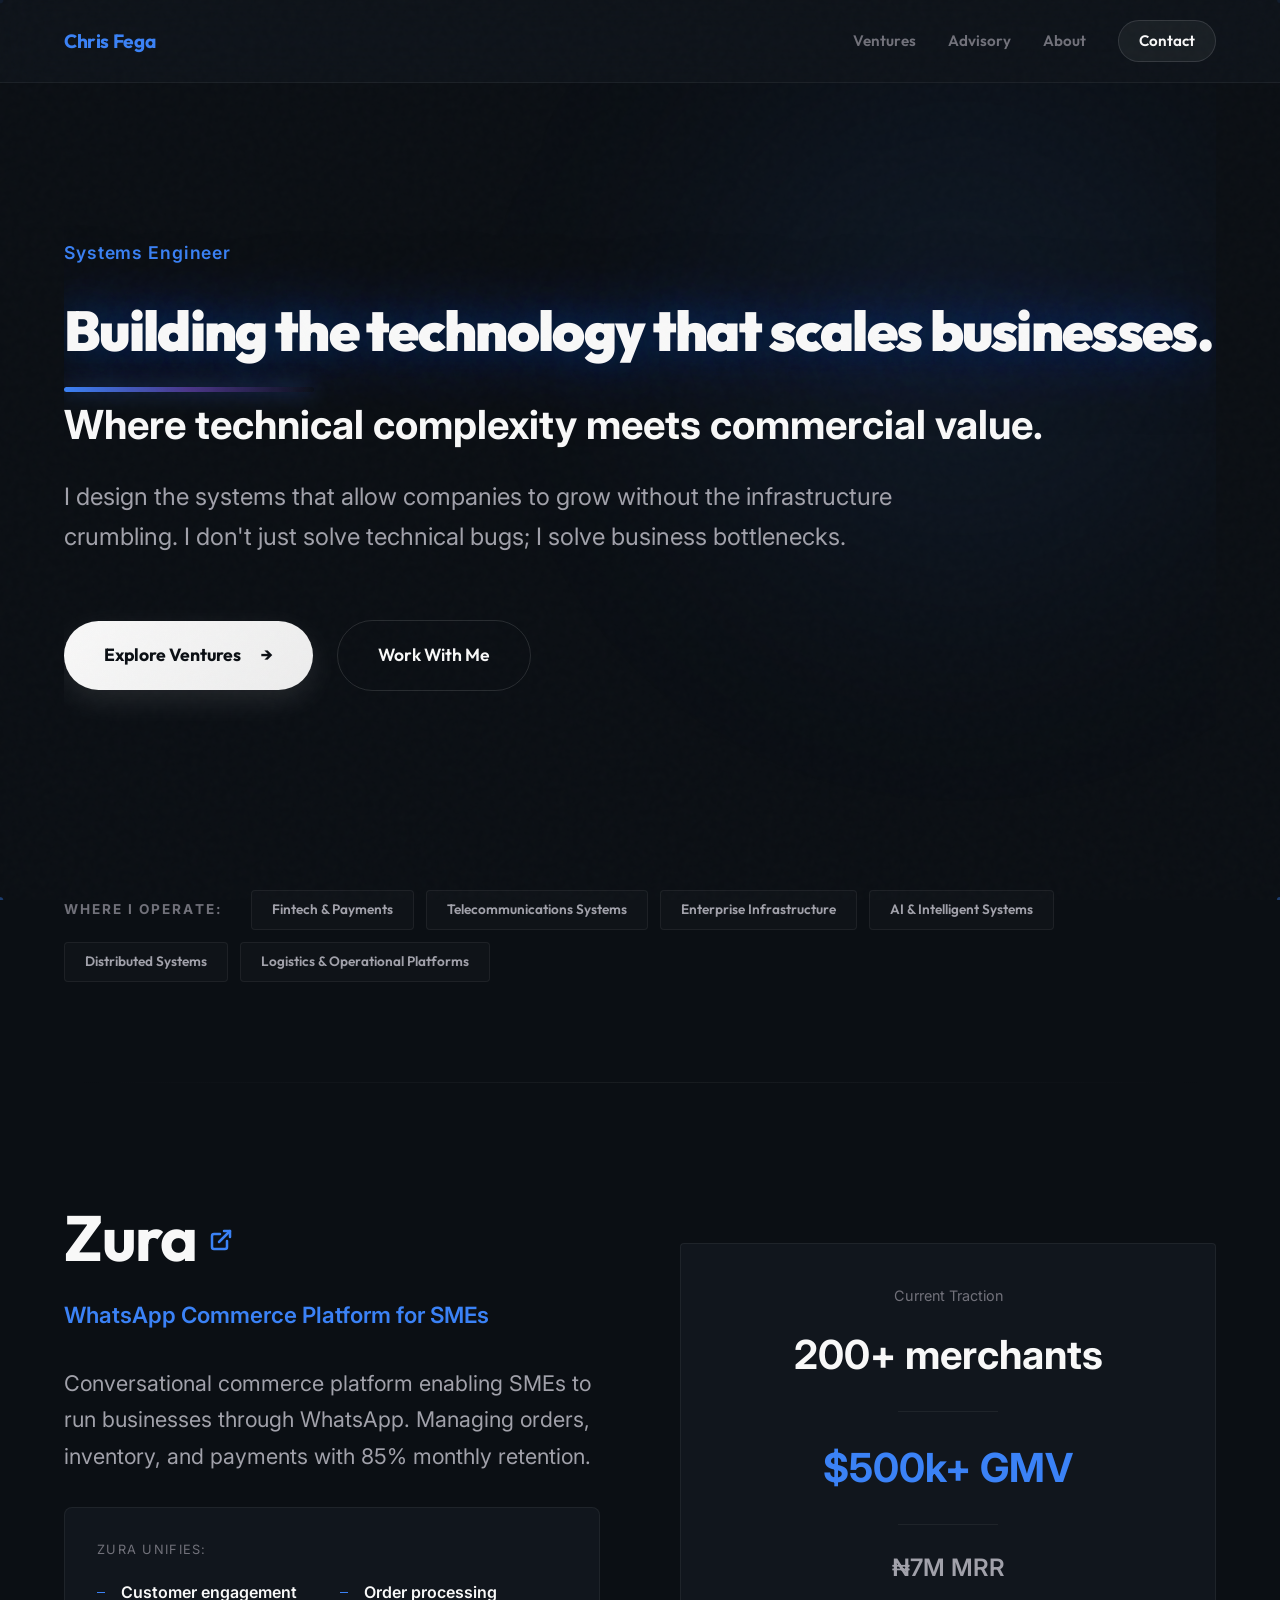
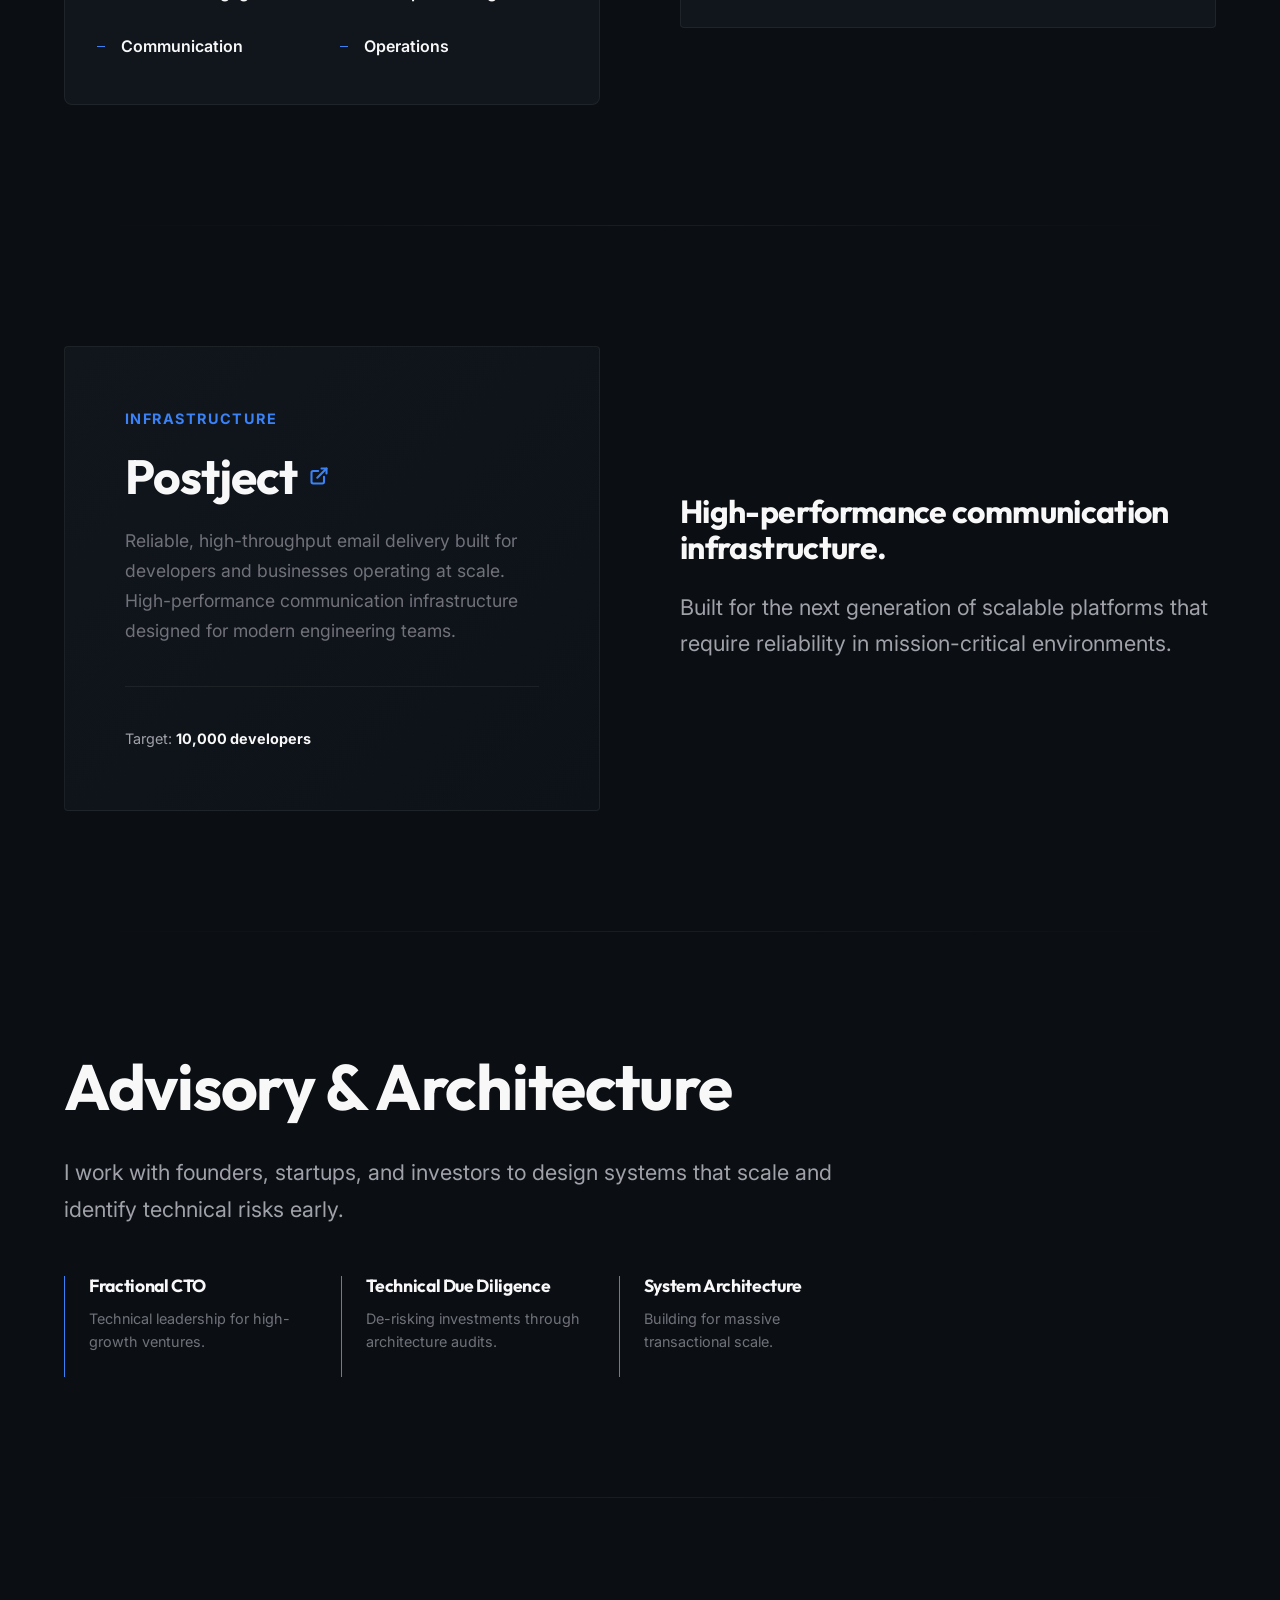
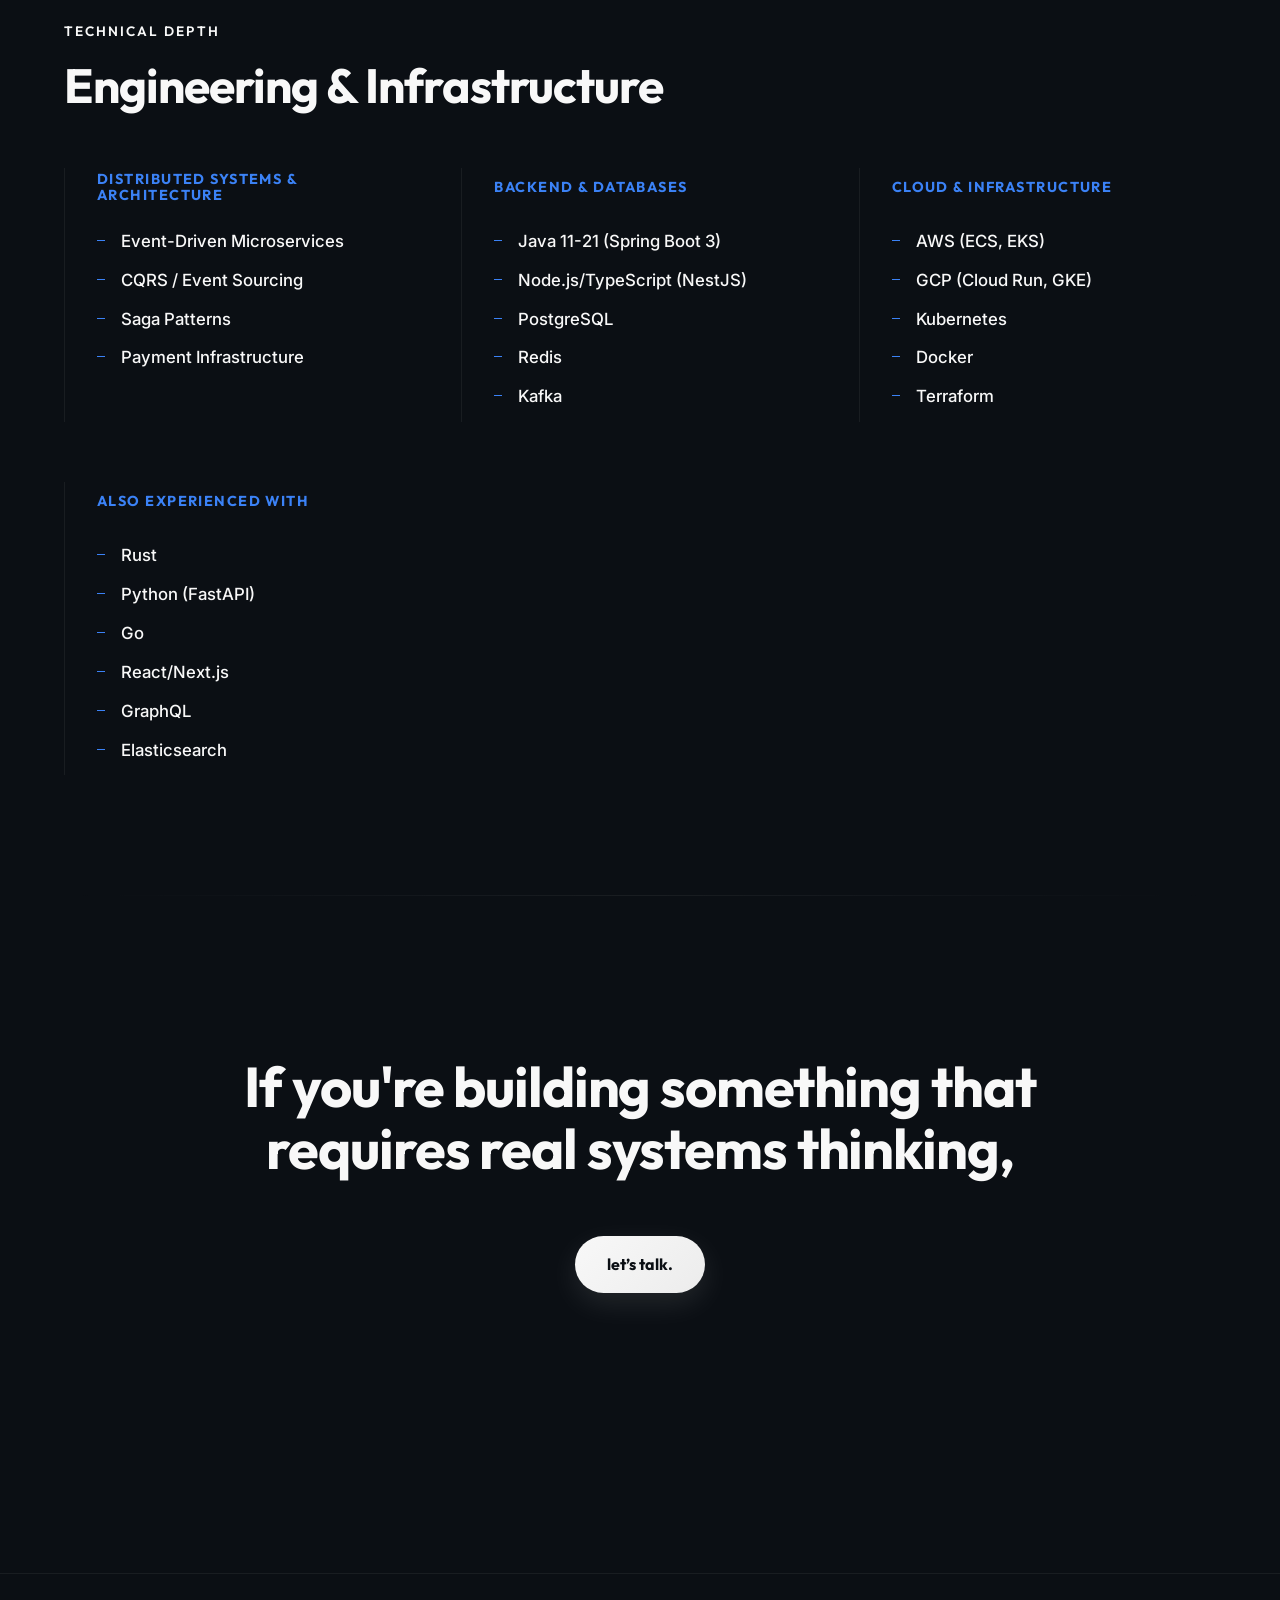
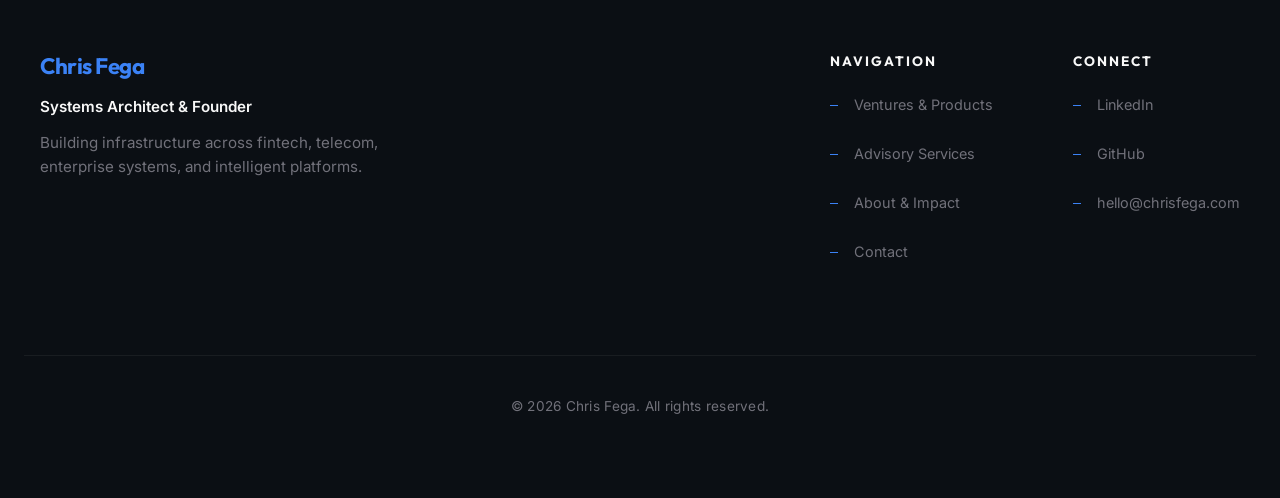
==== commit ef79a71b: "Deploy latest changes from master branch" ====
--- a/index.html
+++ b/index.html
@@ -79,4 +79,4 @@
         .mobile-nav-link.active {
           color: var(--accent);
         }
-      </style><div style="max-width:1200px;margin:0 auto;padding:20px 24px;display:flex;justify-content:space-between;align-items:center"><a style="font-family:var(--font-heading);font-weight:700;font-size:1.2rem;letter-spacing:-0.02em;text-decoration:none;z-index:1001" href="/"><span class="text-accent">Chris Fega</span></a><div class="desktop-nav" style="display:flex;gap:32px;align-items:center;font-family:var(--font-heading);font-size:0.95rem;font-weight:600"><a class="nav-link " href="/ventures">Ventures</a><a class="nav-link " href="/advisory">Advisory</a><a class="nav-link " href="/about">About</a><a class="nav-btn " style="padding:8px 20px;border-radius:100px;text-decoration:none" href="/contact">Contact</a></div><button class="mobile-menu-btn" aria-label="Toggle Menu"><div style="width:24px;height:2px;background:var(--text-primary);margin-bottom:6px;transform:none;transition:0.3s"></div><div style="width:24px;height:2px;background:var(--text-primary);transition:0.3s;opacity:1"></div><div style="width:24px;height:2px;background:var(--text-primary);margin-top:6px;transform:none;transition:0.3s"></div></button></div><div class="mobile-overlay "><a class="mobile-nav-link " href="/ventures">Ventures</a><a class="mobile-nav-link " href="/advisory">Advisory</a><a class="mobile-nav-link " href="/about">About</a><a class="mobile-nav-link " href="/contact">Contact</a></div></nav><div style="padding-top:80px"><main><section class="section animate-in" id="hero" style="padding-top:40px;min-height:90vh;display:flex;flex-direction:column;justify-content:center;position:relative;overflow:hidden"><div class="bg-blur"></div><div class="hero-glow-orb" style="position:absolute;top:15%;right:8%;width:500px;height:500px;background:radial-gradient(circle, rgba(59, 130, 246, 0.12), transparent);filter:blur(100px);animation:float 8s ease-in-out infinite;z-index:0"></div><div class="hero-glow-orb" style="position:absolute;bottom:15%;left:3%;width:600px;height:600px;background:radial-gradient(circle, rgba(139, 92, 246, 0.08), transparent);filter:blur(120px);animation:float 12s ease-in-out infinite reverse;z-index:0"></div><div class="hero-glow-orb" style="position:absolute;top:50%;left:50%;width:400px;height:400px;background:radial-gradient(circle, rgba(59, 130, 246, 0.06), transparent);filter:blur(90px);animation:float 10s ease-in-out infinite 2s;z-index:0;transform:translate(-50%, -50%)"></div><div style="max-width:1200px;position:relative;z-index:1"><div class="delay-1 animate-in" style="margin-bottom:32px"><p class="text-accent" style="font-size:1.1rem;font-weight:600;letter-spacing:0.05em;margin:0">System Engineer</p></div><h1 class="delay-1 animate-in hero-title" style="font-size:clamp(2.5rem, 7.5vw, 5.5rem);margin-bottom:40px;line-height:1.1;font-weight:900;letter-spacing:-0.03em;text-transform:none;color:var(--text-primary)">Building the technology that scales businesses.</h1><div class="delay-2 animate-in" style="margin-bottom:64px"><p style="font-size:2.5rem;font-weight:700;color:var(--text-primary);margin-bottom:28px;line-height:1.2;max-width:1000px">Where technical complexity meets commercial value.</p><p class="lead" style="font-size:1.5rem;max-width:900px;margin-bottom:0;line-height:1.65;color:var(--text-secondary)">I design the systems that allow companies to grow without the infrastructure crumbling. I don&#x27;t just solve technical bugs; I solve business bottlenecks.</p></div><div class="delay-3 animate-in" style="margin-top:64px;display:flex;gap:24px;flex-wrap:wrap;align-items:center"><a href="/ventures" class="button-premium" style="font-size:1.1rem;padding:20px 40px">Explore Ventures<span style="margin-left:8px">→</span></a><a href="/contact" class="button-ghost" style="font-size:1.1rem;padding:20px 40px">Work With Me</a></div></div></section><section class="animate-in delay-3" style="padding:0 0 100px"><div style="display:flex;flex-wrap:wrap;gap:12px;align-items:center"><span class="text-muted" style="font-size:0.85rem;font-weight:700;text-transform:uppercase;letter-spacing:0.15em;margin-right:16px">Where I operate:</span><span style="padding:8px 20px;border:1px solid var(--border-subtle);border-radius:4px;font-size:0.85rem;color:var(--text-secondary);background:rgba(255,255,255,0.02);font-family:var(--font-heading);font-weight:600">Fintech &amp; Payments</span><span style="padding:8px 20px;border:1px solid var(--border-subtle);border-radius:4px;font-size:0.85rem;color:var(--text-secondary);background:rgba(255,255,255,0.02);font-family:var(--font-heading);font-weight:600">Telecommunications Systems</span><span style="padding:8px 20px;border:1px solid var(--border-subtle);border-radius:4px;font-size:0.85rem;color:var(--text-secondary);background:rgba(255,255,255,0.02);font-family:var(--font-heading);font-weight:600">Enterprise Infrastructure</span><span style="padding:8px 20px;border:1px solid var(--border-subtle);border-radius:4px;font-size:0.85rem;color:var(--text-secondary);background:rgba(255,255,255,0.02);font-family:var(--font-heading);font-weight:600">AI &amp; Intelligent Systems</span><span style="padding:8px 20px;border:1px solid var(--border-subtle);border-radius:4px;font-size:0.85rem;color:var(--text-secondary);background:rgba(255,255,255,0.02);font-family:var(--font-heading);font-weight:600">Distributed Systems</span><span style="padding:8px 20px;border:1px solid var(--border-subtle);border-radius:4px;font-size:0.85rem;color:var(--text-secondary);background:rgba(255,255,255,0.02);font-family:var(--font-heading);font-weight:600">Logistics &amp; Operational Platforms</span></div></section><div class="section-divider"></div><section class="section animate-in" id="zura"><div class="grid columns-2" style="align-items:start;gap:80px"><div><div style="margin-bottom:24px"><a href="https://zura.africa" target="_blank" rel="noopener noreferrer" style="text-decoration:none;color:inherit;display:inline-flex;align-items:center;gap:12px"><h2 style="font-size:clamp(2.5rem, 5vw, 4rem);margin:0">Zura</h2><svg viewBox="0 0 24 24" width="24" height="24" stroke="var(--accent)" stroke-width="2.5" fill="none" stroke-linecap="round" stroke-linejoin="round" style="margin-top:4px"><path d="M18 13v6a2 2 0 0 1-2 2H5a2 2 0 0 1-2-2V8a2 2 0 0 1 2-2h6"></path><polyline points="15 3 21 3 21 9"></polyline><line x1="10" y1="14" x2="21" y2="3"></line></svg></a></div><p style="font-size:1.4rem;color:var(--accent);font-weight:600;margin-bottom:32px">WhatsApp Commerce Platform for SMEs</p><p class="lead" style="margin-bottom:32px">Conversational commerce platform enabling SMEs to run businesses through WhatsApp. Managing orders, inventory, and payments with 85% monthly retention.</p><div style="background:var(--bg-surface);border:1px solid var(--border-subtle);padding:32px;border-radius:8px"><span class="text-muted" style="font-size:0.8rem;text-transform:uppercase;letter-spacing:0.1em;display:block;margin-bottom:20px">Zura unifies:</span><ul class="list-clean" style="padding:0;display:grid;grid-template-columns:1fr 1fr;gap:16px"><li style="color:var(--text-primary);font-weight:600">Customer engagement</li><li style="color:var(--text-primary);font-weight:600">Order processing</li><li style="color:var(--text-primary);font-weight:600">Communication</li><li style="color:var(--text-primary);font-weight:600">Operations</li></ul></div></div><div class="solid-card" style="margin-top:40px;text-align:center;display:flex;flex-direction:column;justify-content:center;min-height:300px"><span class="text-muted" style="font-size:0.9rem;margin-bottom:16px">Current Traction</span><p style="font-size:2.5rem;font-weight:700;color:var(--text-primary)">200+ merchants</p><div style="height:1px;background:var(--border-subtle);margin:24px auto;width:100px"></div><p style="font-size:2.5rem;font-weight:700;color:var(--accent)">$500k+ GMV</p><div style="height:1px;background:var(--border-subtle);margin:24px auto;width:100px"></div><p style="font-size:1.5rem;font-weight:600;color:var(--text-secondary)">₦7M MRR</p></div></div></section><div class="section-divider"></div><section class="section animate-in" id="postject"><div class="grid columns-2" style="gap:80px;align-items:center"><div class="solid-card" style="padding:60px;background:linear-gradient(135deg, var(--bg-surface) 0%, #0d1218 100%)"><span class="text-accent" style="font-size:0.9rem;font-weight:700;text-transform:uppercase;letter-spacing:0.1em;display:block;margin-bottom:20px">Infrastructure</span><div style="margin-bottom:24px"><a href="https://postject.com" target="_blank" rel="noopener noreferrer" style="text-decoration:none;color:inherit;display:inline-flex;align-items:center;gap:12px"><h2 style="margin:0">Postject</h2><svg viewBox="0 0 24 24" width="20" height="20" stroke="var(--accent)" stroke-width="2.5" fill="none" stroke-linecap="round" stroke-linejoin="round"><path d="M18 13v6a2 2 0 0 1-2 2H5a2 2 0 0 1-2-2V8a2 2 0 0 1 2-2h6"></path><polyline points="15 3 21 3 21 9"></polyline><line x1="10" y1="14" x2="21" y2="3"></line></svg></a></div><p class="text-muted" style="font-size:1.1rem;line-height:1.7">Reliable, high-throughput email delivery built for developers and businesses operating at scale. High-performance communication infrastructure designed for modern engineering teams.</p><div style="margin-top:40px;padding-top:40px;border-top:1px solid var(--border-subtle)"><p style="font-size:0.9rem;color:var(--text-secondary)">Target: <span style="color:var(--text-primary);font-weight:700">10,000 developers</span></p></div></div><div><h3 style="font-size:2rem;margin-bottom:24px">High-performance communication infrastructure.</h3><p class="lead">Built for the next generation of scalable platforms that require reliability in mission-critical environments.</p></div></div></section><div class="section-divider"></div><section class="section animate-in" id="advisory"><div style="max-width:800px"><h2 style="font-size:clamp(2.5rem, 5vw, 4rem);margin-bottom:32px">Advisory &amp; Architecture</h2><p class="lead" style="margin-bottom:48px">I work with founders, startups, and investors to design systems that scale and identify technical risks early.</p><div class="grid columns-3"><div style="border-left:1px solid var(--accent);padding-left:24px;padding-bottom:24px"><h4 style="margin-bottom:12px;font-size:1.1rem">Fractional CTO</h4><p class="text-muted" style="font-size:0.9rem">Technical leadership for high-growth ventures.</p></div><div style="border-left:1px solid var(--accent);padding-left:24px;padding-bottom:24px"><h4 style="margin-bottom:12px;font-size:1.1rem">Technical Due Diligence</h4><p class="text-muted" style="font-size:0.9rem">De-risking investments through architecture audits.</p></div><div style="border-left:1px solid var(--accent);padding-left:24px"><h4 style="margin-bottom:12px;font-size:1.1rem">System Architecture</h4><p class="text-muted" style="font-size:0.9rem">Building for massive transactional scale.</p></div></div></div></section><div class="section-divider"></div><section class="section animate-in" id="stack"><span class="small-label">Technical Depth</span><h2 style="margin-bottom:56px">Engineering &amp; Infrastructure</h2><div style="display:grid;grid-template-columns:repeat(auto-fit, minmax(280px, 1fr));gap:60px 40px"><div class="animate-in delay-1" style="border-left:1px solid var(--border-subtle);padding-left:32px"><h4 style="font-size:0.9rem;color:var(--accent);text-transform:uppercase;letter-spacing:0.1em;margin-bottom:20px;min-height:40px;display:flex;align-items:center">Distributed systems &amp; architecture</h4><ul class="list-clean" style="padding:0"><li style="color:var(--text-primary);font-weight:500;font-size:1.05rem;margin-bottom:12px">Event-Driven Microservices</li><li style="color:var(--text-primary);font-weight:500;font-size:1.05rem;margin-bottom:12px">CQRS / Event Sourcing</li><li style="color:var(--text-primary);font-weight:500;font-size:1.05rem;margin-bottom:12px">Saga Patterns</li><li style="color:var(--text-primary);font-weight:500;font-size:1.05rem;margin-bottom:12px">Payment Infrastructure</li></ul></div><div class="animate-in delay-2" style="border-left:1px solid var(--border-subtle);padding-left:32px"><h4 style="font-size:0.9rem;color:var(--accent);text-transform:uppercase;letter-spacing:0.1em;margin-bottom:20px;min-height:40px;display:flex;align-items:center">Backend &amp; databases</h4><ul class="list-clean" style="padding:0"><li style="color:var(--text-primary);font-weight:500;font-size:1.05rem;margin-bottom:12px">Java 11-21 (Spring Boot 3)</li><li style="color:var(--text-primary);font-weight:500;font-size:1.05rem;margin-bottom:12px">Node.js/TypeScript (NestJS)</li><li style="color:var(--text-primary);font-weight:500;font-size:1.05rem;margin-bottom:12px">PostgreSQL</li><li style="color:var(--text-primary);font-weight:500;font-size:1.05rem;margin-bottom:12px">Redis</li><li style="color:var(--text-primary);font-weight:500;font-size:1.05rem;margin-bottom:12px">Kafka</li></ul></div><div class="animate-in delay-3" style="border-left:1px solid var(--border-subtle);padding-left:32px"><h4 style="font-size:0.9rem;color:var(--accent);text-transform:uppercase;letter-spacing:0.1em;margin-bottom:20px;min-height:40px;display:flex;align-items:center">Cloud &amp; infrastructure</h4><ul class="list-clean" style="padding:0"><li style="color:var(--text-primary);font-weight:500;font-size:1.05rem;margin-bottom:12px">AWS (ECS, EKS)</li><li style="color:var(--text-primary);font-weight:500;font-size:1.05rem;margin-bottom:12px">GCP (Cloud Run, GKE)</li><li style="color:var(--text-primary);font-weight:500;font-size:1.05rem;margin-bottom:12px">Kubernetes</li><li style="color:var(--text-primary);font-weight:500;font-size:1.05rem;margin-bottom:12px">Docker</li><li style="color:var(--text-primary);font-weight:500;font-size:1.05rem;margin-bottom:12px">Terraform</li></ul></div><div class="animate-in delay-4" style="border-left:1px solid var(--border-subtle);padding-left:32px"><h4 style="font-size:0.9rem;color:var(--accent);text-transform:uppercase;letter-spacing:0.1em;margin-bottom:20px;min-height:40px;display:flex;align-items:center">Also experienced with</h4><ul class="list-clean" style="padding:0"><li style="color:var(--text-primary);font-weight:500;font-size:1.05rem;margin-bottom:12px">Rust</li><li style="color:var(--text-primary);font-weight:500;font-size:1.05rem;margin-bottom:12px">Python (FastAPI)</li><li style="color:var(--text-primary);font-weight:500;font-size:1.05rem;margin-bottom:12px">Go</li><li style="color:var(--text-primary);font-weight:500;font-size:1.05rem;margin-bottom:12px">React/Next.js</li><li style="color:var(--text-primary);font-weight:500;font-size:1.05rem;margin-bottom:12px">GraphQL</li><li style="color:var(--text-primary);font-weight:500;font-size:1.05rem;margin-bottom:12px">Elasticsearch</li></ul></div></div></section><div class="section-divider"></div><section class="section animate-in delay-2" style="text-align:center;padding:160px 0"><h2 style="max-width:800px;margin:0 auto 32px;font-size:clamp(2rem, 5vw, 3.5rem)">If you&#x27;re building something that requires real systems thinking,</h2><div style="margin-top:56px"><a href="/contact" class="button-premium">let’s talk.</a></div></section></main></div><footer class="footer" style="margin-top:120px;padding:80px 24px;border-top:1px solid var(--border-subtle)"><div style="max-width:1200px;margin:0 auto;display:flex;flex-wrap:wrap;justify-content:space-between;gap:60px"><div style="flex:1 1 400px;text-align:left"><h3 style="font-size:1.4rem;margin-bottom:16px;font-weight:700"><span class="text-accent">Chris Fega</span></h3><p style="color:var(--text-primary);font-weight:600;font-size:0.95rem;margin-bottom:12px">Systems Architect &amp; Founder</p><p class="text-muted" style="max-width:400px;font-size:0.95rem;line-height:1.6">Building infrastructure across fintech, telecom, enterprise systems, and intelligent platforms.</p></div><div style="display:flex;gap:80px;flex-wrap:wrap;text-align:left"><div><h4 style="color:var(--text-primary);margin-bottom:24px;font-size:0.85rem;text-transform:uppercase;letter-spacing:0.15em;font-weight:700">Navigation</h4><ul class="list-clean" style="display:flex;flex-direction:column;gap:14px;padding:0"><li><a class="text-muted" style="text-decoration:none" href="/ventures">Ventures &amp; Products</a></li><li><a class="text-muted" style="text-decoration:none" href="/advisory">Advisory Services</a></li><li><a class="text-muted" style="text-decoration:none" href="/about">About &amp; Impact</a></li><li><a class="text-muted" style="text-decoration:none" href="/contact">Contact</a></li></ul></div><div><h4 style="color:var(--text-primary);margin-bottom:24px;font-size:0.85rem;text-transform:uppercase;letter-spacing:0.15em;font-weight:700">Connect</h4><ul class="list-clean" style="display:flex;flex-direction:column;gap:14px;padding:0"><li><a href="https://linkedin.com/in/christian-onokharigho" target="_blank" rel="noopener noreferrer" class="text-muted" style="text-decoration:none">LinkedIn</a></li><li><a href="https://github.com/krixfega" target="_blank" rel="noopener noreferrer" class="text-muted" style="text-decoration:none">GitHub</a></li><li><a href="mailto:hello@chrisfega.com" class="text-muted" style="text-decoration:none">hello@chrisfega.com</a></li></ul></div></div></div><div style="border-top:1px solid var(--border-subtle);margin-top:80px;padding-top:40px;text-align:center;color:var(--text-muted);font-size:0.85rem;letter-spacing:0.02em">© <!-- -->2026<!-- --> Chris Fega. All rights reserved.</div></footer><script src="/_next/static/chunks/webpack-cb86a99cd2f791d1.js" async=""></script><script>(self.__next_f=self.__next_f||[]).push([0]);self.__next_f.push([2,null])</script><script>self.__next_f.push([1,"1:HL[\"/_next/static/css/242fda62fa203671.css\",\"style\"]\n"])</script><script>self.__next_f.push([1,"2:I[5751,[],\"\"]\n4:I[5007,[\"291\",\"static/chunks/291-421130fd0df41503.js\",\"185\",\"static/chunks/app/layout-fe11b9b2df0b7305.js\"],\"default\"]\n5:I[2168,[\"291\",\"static/chunks/291-421130fd0df41503.js\",\"185\",\"static/chunks/app/layout-fe11b9b2df0b7305.js\"],\"default\"]\n6:I[2914,[\"291\",\"static/chunks/291-421130fd0df41503.js\",\"185\",\"static/chunks/app/layout-fe11b9b2df0b7305.js\"],\"default\"]\n7:I[9275,[],\"\"]\n8:I[1343,[],\"\"]\n9:I[231,[\"291\",\"static/chunks/291-421130fd0df41503.js\",\"185\",\"static/chunks/app/layout-fe11b9b2df0b7305.js\"],\"\"]\nb:I[6130,[],\"\"]\nc:[]\n"])</script><script>self.__next_f.push([1,"0:[[[\"$\",\"link\",\"0\",{\"rel\":\"stylesheet\",\"href\":\"/_next/static/css/242fda62fa203671.css\",\"precedence\":\"next\",\"crossOrigin\":\"$undefined\"}]],[\"$\",\"$L2\",null,{\"buildId\":\"0t03k4Yiy8oujkayEvIx_\",\"assetPrefix\":\"\",\"initialCanonicalUrl\":\"/\",\"initialTree\":[\"\",{\"children\":[\"__PAGE__\",{}]},\"$undefined\",\"$undefined\",true],\"initialSeedData\":[\"\",{\"children\":[\"__PAGE__\",{},[[\"$L3\",[\"$\",\"main\",null,{\"children\":[[\"$\",\"section\",null,{\"className\":\"section animate-in\",\"id\":\"hero\",\"style\":{\"paddingTop\":\"40px\",\"minHeight\":\"90vh\",\"display\":\"flex\",\"flexDirection\":\"column\",\"justifyContent\":\"center\",\"position\":\"relative\",\"overflow\":\"hidden\"},\"children\":[[\"$\",\"div\",null,{\"className\":\"bg-blur\"}],[\"$\",\"div\",null,{\"className\":\"hero-glow-orb\",\"style\":{\"position\":\"absolute\",\"top\":\"15%\",\"right\":\"8%\",\"width\":\"500px\",\"height\":\"500px\",\"background\":\"radial-gradient(circle, rgba(59, 130, 246, 0.12), transparent)\",\"filter\":\"blur(100px)\",\"animation\":\"float 8s ease-in-out infinite\",\"zIndex\":0}}],[\"$\",\"div\",null,{\"className\":\"hero-glow-orb\",\"style\":{\"position\":\"absolute\",\"bottom\":\"15%\",\"left\":\"3%\",\"width\":\"600px\",\"height\":\"600px\",\"background\":\"radial-gradient(circle, rgba(139, 92, 246, 0.08), transparent)\",\"filter\":\"blur(120px)\",\"animation\":\"float 12s ease-in-out infinite reverse\",\"zIndex\":0}}],[\"$\",\"div\",null,{\"className\":\"hero-glow-orb\",\"style\":{\"position\":\"absolute\",\"top\":\"50%\",\"left\":\"50%\",\"width\":\"400px\",\"height\":\"400px\",\"background\":\"radial-gradient(circle, rgba(59, 130, 246, 0.06), transparent)\",\"filter\":\"blur(90px)\",\"animation\":\"float 10s ease-in-out infinite 2s\",\"zIndex\":0,\"transform\":\"translate(-50%, -50%)\"}}],[\"$\",\"div\",null,{\"style\":{\"maxWidth\":\"1200px\",\"position\":\"relative\",\"zIndex\":1},\"children\":[[\"$\",\"div\",null,{\"className\":\"delay-1 animate-in\",\"style\":{\"marginBottom\":\"32px\"},\"children\":[\"$\",\"p\",null,{\"className\":\"text-accent\",\"style\":{\"fontSize\":\"1.1rem\",\"fontWeight\":600,\"letterSpacing\":\"0.05em\",\"margin\":0},\"children\":\"System Engineer\"}]}],[\"$\",\"h1\",null,{\"className\":\"delay-1 animate-in hero-title\",\"style\":{\"fontSize\":\"clamp(2.5rem, 7.5vw, 5.5rem)\",\"marginBottom\":\"40px\",\"lineHeight\":1.1,\"fontWeight\":900,\"letterSpacing\":\"-0.03em\",\"textTransform\":\"none\",\"color\":\"var(--text-primary)\"},\"children\":\"Building the technology that scales businesses.\"}],[\"$\",\"div\",null,{\"className\":\"delay-2 animate-in\",\"style\":{\"marginBottom\":\"64px\"},\"children\":[[\"$\",\"p\",null,{\"style\":{\"fontSize\":\"2.5rem\",\"fontWeight\":700,\"color\":\"var(--text-primary)\",\"marginBottom\":\"28px\",\"lineHeight\":1.2,\"maxWidth\":\"1000px\"},\"children\":\"Where technical complexity meets commercial value.\"}],[\"$\",\"p\",null,{\"className\":\"lead\",\"style\":{\"fontSize\":\"1.5rem\",\"maxWidth\":\"900px\",\"marginBottom\":\"0\",\"lineHeight\":1.65,\"color\":\"var(--text-secondary)\"},\"children\":\"I design the systems that allow companies to grow without the infrastructure crumbling. I don't just solve technical bugs; I solve business bottlenecks.\"}]]}],[\"$\",\"div\",null,{\"className\":\"delay-3 animate-in\",\"style\":{\"marginTop\":\"64px\",\"display\":\"flex\",\"gap\":\"24px\",\"flexWrap\":\"wrap\",\"alignItems\":\"center\"},\"children\":[[\"$\",\"a\",null,{\"href\":\"/ventures\",\"className\":\"button-premium\",\"style\":{\"fontSize\":\"1.1rem\",\"padding\":\"20px 40px\"},\"children\":[\"Explore Ventures\",[\"$\",\"span\",null,{\"style\":{\"marginLeft\":\"8px\"},\"children\":\"→\"}]]}],[\"$\",\"a\",null,{\"href\":\"/contact\",\"className\":\"button-ghost\",\"style\":{\"fontSize\":\"1.1rem\",\"padding\":\"20px 40px\"},\"children\":\"Work With Me\"}]]}]]}]]}],[\"$\",\"section\",null,{\"className\":\"animate-in delay-3\",\"style\":{\"padding\":\"0 0 100px\"},\"children\":[\"$\",\"div\",null,{\"style\":{\"display\":\"flex\",\"flexWrap\":\"wrap\",\"gap\":\"12px\",\"alignItems\":\"center\"},\"children\":[[\"$\",\"span\",null,{\"className\":\"text-muted\",\"style\":{\"fontSize\":\"0.85rem\",\"fontWeight\":700,\"textTransform\":\"uppercase\",\"letterSpacing\":\"0.15em\",\"marginRight\":\"16px\"},\"children\":\"Where I operate:\"}],[[\"$\",\"span\",\"Fintech \u0026 Payments\",{\"style\":{\"padding\":\"8px 20px\",\"border\":\"1px solid var(--border-subtle)\",\"borderRadius\":\"4px\",\"fontSize\":\"0.85rem\",\"color\":\"var(--text-secondary)\",\"background\":\"rgba(255,255,255,0.02)\",\"fontFamily\":\"var(--font-heading)\",\"fontWeight\":600},\"children\":\"Fintech \u0026 Payments\"}],[\"$\",\"span\",\"Telecommunications Systems\",{\"style\":{\"padding\":\"8px 20px\",\"border\":\"1px solid var(--border-subtle)\",\"borderRadius\":\"4px\",\"fontSize\":\"0.85rem\",\"color\":\"var(--text-secondary)\",\"background\":\"rgba(255,255,255,0.02)\",\"fontFamily\":\"var(--font-heading)\",\"fontWeight\":600},\"children\":\"Telecommunications Systems\"}],[\"$\",\"span\",\"Enterprise Infrastructure\",{\"style\":{\"padding\":\"8px 20px\",\"border\":\"1px solid var(--border-subtle)\",\"borderRadius\":\"4px\",\"fontSize\":\"0.85rem\",\"color\":\"var(--text-secondary)\",\"background\":\"rgba(255,255,255,0.02)\",\"fontFamily\":\"var(--font-heading)\",\"fontWeight\":600},\"children\":\"Enterprise Infrastructure\"}],[\"$\",\"span\",\"AI \u0026 Intelligent Systems\",{\"style\":{\"padding\":\"8px 20px\",\"border\":\"1px solid var(--border-subtle)\",\"borderRadius\":\"4px\",\"fontSize\":\"0.85rem\",\"color\":\"var(--text-secondary)\",\"background\":\"rgba(255,255,255,0.02)\",\"fontFamily\":\"var(--font-heading)\",\"fontWeight\":600},\"children\":\"AI \u0026 Intelligent Systems\"}],[\"$\",\"span\",\"Distributed Systems\",{\"style\":{\"padding\":\"8px 20px\",\"border\":\"1px solid var(--border-subtle)\",\"borderRadius\":\"4px\",\"fontSize\":\"0.85rem\",\"color\":\"var(--text-secondary)\",\"background\":\"rgba(255,255,255,0.02)\",\"fontFamily\":\"var(--font-heading)\",\"fontWeight\":600},\"children\":\"Distributed Systems\"}],[\"$\",\"span\",\"Logistics \u0026 Operational Platforms\",{\"style\":{\"padding\":\"8px 20px\",\"border\":\"1px solid var(--border-subtle)\",\"borderRadius\":\"4px\",\"fontSize\":\"0.85rem\",\"color\":\"var(--text-secondary)\",\"background\":\"rgba(255,255,255,0.02)\",\"fontFamily\":\"var(--font-heading)\",\"fontWeight\":600},\"children\":\"Logistics \u0026 Operational Platforms\"}]]]}]}],[\"$\",\"div\",null,{\"className\":\"section-divider\"}],[\"$\",\"section\",null,{\"className\":\"section animate-in\",\"id\":\"zura\",\"children\":[\"$\",\"div\",null,{\"className\":\"grid columns-2\",\"style\":{\"alignItems\":\"start\",\"gap\":\"80px\"},\"children\":[[\"$\",\"div\",null,{\"children\":[[\"$\",\"div\",null,{\"style\":{\"marginBottom\":\"24px\"},\"children\":[\"$\",\"a\",null,{\"href\":\"https://zura.africa\",\"target\":\"_blank\",\"rel\":\"noopener noreferrer\",\"style\":{\"textDecoration\":\"none\",\"color\":\"inherit\",\"display\":\"inline-flex\",\"alignItems\":\"center\",\"gap\":\"12px\"},\"children\":[[\"$\",\"h2\",null,{\"style\":{\"fontSize\":\"clamp(2.5rem, 5vw, 4rem)\",\"margin\":0},\"children\":\"Zura\"}],[\"$\",\"svg\",null,{\"viewBox\":\"0 0 24 24\",\"width\":\"24\",\"height\":\"24\",\"stroke\":\"var(--accent)\",\"strokeWidth\":\"2.5\",\"fill\":\"none\",\"strokeLinecap\":\"round\",\"strokeLinejoin\":\"round\",\"style\":{\"marginTop\":\"4px\"},\"children\":[[\"$\",\"path\",null,{\"d\":\"M18 13v6a2 2 0 0 1-2 2H5a2 2 0 0 1-2-2V8a2 2 0 0 1 2-2h6\"}],[\"$\",\"polyline\",null,{\"points\":\"15 3 21 3 21 9\"}],[\"$\",\"line\",null,{\"x1\":\"10\",\"y1\":\"14\",\"x2\":\"21\",\"y2\":\"3\"}]]}]]}]}],[\"$\",\"p\",null,{\"style\":{\"fontSize\":\"1.4rem\",\"color\":\"var(--accent)\",\"fontWeight\":600,\"marginBottom\":\"32px\"},\"children\":\"WhatsApp Commerce Platform for SMEs\"}],[\"$\",\"p\",null,{\"className\":\"lead\",\"style\":{\"marginBottom\":\"32px\"},\"children\":\"Conversational commerce platform enabling SMEs to run businesses through WhatsApp. Managing orders, inventory, and payments with 85% monthly retention.\"}],[\"$\",\"div\",null,{\"style\":{\"background\":\"var(--bg-surface)\",\"border\":\"1px solid var(--border-subtle)\",\"padding\":\"32px\",\"borderRadius\":\"8px\"},\"children\":[[\"$\",\"span\",null,{\"className\":\"text-muted\",\"style\":{\"fontSize\":\"0.8rem\",\"textTransform\":\"uppercase\",\"letterSpacing\":\"0.1em\",\"display\":\"block\",\"marginBottom\":\"20px\"},\"children\":\"Zura unifies:\"}],[\"$\",\"ul\",null,{\"className\":\"list-clean\",\"style\":{\"padding\":0,\"display\":\"grid\",\"gridTemplateColumns\":\"1fr 1fr\",\"gap\":\"16px\"},\"children\":[[\"$\",\"li\",null,{\"style\":{\"color\":\"var(--text-primary)\",\"fontWeight\":600},\"children\":\"Customer engagement\"}],[\"$\",\"li\",null,{\"style\":{\"color\":\"var(--text-primary)\",\"fontWeight\":600},\"children\":\"Order processing\"}],[\"$\",\"li\",null,{\"style\":{\"color\":\"var(--text-primary)\",\"fontWeight\":600},\"children\":\"Communication\"}],[\"$\",\"li\",null,{\"style\":{\"color\":\"var(--text-primary)\",\"fontWeight\":600},\"children\":\"Operations\"}]]}]]}]]}],[\"$\",\"div\",null,{\"className\":\"solid-card\",\"style\":{\"marginTop\":\"40px\",\"textAlign\":\"center\",\"display\":\"flex\",\"flexDirection\":\"column\",\"justifyContent\":\"center\",\"minHeight\":\"300px\"},\"children\":[[\"$\",\"span\",null,{\"className\":\"text-muted\",\"style\":{\"fontSize\":\"0.9rem\",\"marginBottom\":\"16px\"},\"children\":\"Current Traction\"}],[\"$\",\"p\",null,{\"style\":{\"fontSize\":\"2.5rem\",\"fontWeight\":700,\"color\":\"var(--text-primary)\"},\"children\":\"200+ merchants\"}],[\"$\",\"div\",null,{\"style\":{\"height\":\"1px\",\"background\":\"var(--border-subtle)\",\"margin\":\"24px auto\",\"width\":\"100px\"}}],[\"$\",\"p\",null,{\"style\":{\"fontSize\":\"2.5rem\",\"fontWeight\":700,\"color\":\"var(--accent)\"},\"children\":\"$$500k+ GMV\"}],[\"$\",\"div\",null,{\"style\":{\"height\":\"1px\",\"background\":\"var(--border-subtle)\",\"margin\":\"24px auto\",\"width\":\"100px\"}}],[\"$\",\"p\",null,{\"style\":{\"fontSize\":\"1.5rem\",\"fontWeight\":600,\"color\":\"var(--text-secondary)\"},\"children\":\"₦7M MRR\"}]]}]]}]}],[\"$\",\"div\",null,{\"className\":\"section-divider\"}],[\"$\",\"section\",null,{\"className\":\"section animate-in\",\"id\":\"postject\",\"children\":[\"$\",\"div\",null,{\"className\":\"grid columns-2\",\"style\":{\"gap\":\"80px\",\"alignItems\":\"center\"},\"children\":[[\"$\",\"div\",null,{\"className\":\"solid-card\",\"style\":{\"padding\":\"60px\",\"background\":\"linear-gradient(135deg, var(--bg-surface) 0%, #0d1218 100%)\"},\"children\":[[\"$\",\"span\",null,{\"className\":\"text-accent\",\"style\":{\"fontSize\":\"0.9rem\",\"fontWeight\":700,\"textTransform\":\"uppercase\",\"letterSpacing\":\"0.1em\",\"display\":\"block\",\"marginBottom\":\"20px\"},\"children\":\"Infrastructure\"}],[\"$\",\"div\",null,{\"style\":{\"marginBottom\":\"24px\"},\"children\":[\"$\",\"a\",null,{\"href\":\"https://postject.com\",\"target\":\"_blank\",\"rel\":\"noopener noreferrer\",\"style\":{\"textDecoration\":\"none\",\"color\":\"inherit\",\"display\":\"inline-flex\",\"alignItems\":\"center\",\"gap\":\"12px\"},\"children\":[[\"$\",\"h2\",null,{\"style\":{\"margin\":0},\"children\":\"Postject\"}],[\"$\",\"svg\",null,{\"viewBox\":\"0 0 24 24\",\"width\":\"20\",\"height\":\"20\",\"stroke\":\"var(--accent)\",\"strokeWidth\":\"2.5\",\"fill\":\"none\",\"strokeLinecap\":\"round\",\"strokeLinejoin\":\"round\",\"children\":[[\"$\",\"path\",null,{\"d\":\"M18 13v6a2 2 0 0 1-2 2H5a2 2 0 0 1-2-2V8a2 2 0 0 1 2-2h6\"}],[\"$\",\"polyline\",null,{\"points\":\"15 3 21 3 21 9\"}],[\"$\",\"line\",null,{\"x1\":\"10\",\"y1\":\"14\",\"x2\":\"21\",\"y2\":\"3\"}]]}]]}]}],[\"$\",\"p\",null,{\"className\":\"text-muted\",\"style\":{\"fontSize\":\"1.1rem\",\"lineHeight\":1.7},\"children\":\"Reliable, high-throughput email delivery built for developers and businesses operating at scale. High-performance communication infrastructure designed for modern engineering teams.\"}],[\"$\",\"div\",null,{\"style\":{\"marginTop\":\"40px\",\"paddingTop\":\"40px\",\"borderTop\":\"1px solid var(--border-subtle)\"},\"children\":[\"$\",\"p\",null,{\"style\":{\"fontSize\":\"0.9rem\",\"color\":\"var(--text-secondary)\"},\"children\":[\"Target: \",[\"$\",\"span\",null,{\"style\":{\"color\":\"var(--text-primary)\",\"fontWeight\":700},\"children\":\"10,000 developers\"}]]}]}]]}],[\"$\",\"div\",null,{\"children\":[[\"$\",\"h3\",null,{\"style\":{\"fontSize\":\"2rem\",\"marginBottom\":\"24px\"},\"children\":\"High-performance communication infrastructure.\"}],[\"$\",\"p\",null,{\"className\":\"lead\",\"children\":\"Built for the next generation of scalable platforms that require reliability in mission-critical environments.\"}]]}]]}]}],[\"$\",\"div\",null,{\"className\":\"section-divider\"}],[\"$\",\"section\",null,{\"className\":\"section animate-in\",\"id\":\"advisory\",\"children\":[\"$\",\"div\",null,{\"style\":{\"maxWidth\":\"800px\"},\"children\":[[\"$\",\"h2\",null,{\"style\":{\"fontSize\":\"clamp(2.5rem, 5vw, 4rem)\",\"marginBottom\":\"32px\"},\"children\":\"Advisory \u0026 Architecture\"}],[\"$\",\"p\",null,{\"className\":\"lead\",\"style\":{\"marginBottom\":\"48px\"},\"children\":\"I work with founders, startups, and investors to design systems that scale and identify technical risks early.\"}],[\"$\",\"div\",null,{\"className\":\"grid columns-3\",\"children\":[[\"$\",\"div\",null,{\"style\":{\"borderLeft\":\"1px solid var(--accent)\",\"paddingLeft\":\"24px\",\"paddingBottom\":\"24px\"},\"children\":[[\"$\",\"h4\",null,{\"style\":{\"marginBottom\":\"12px\",\"fontSize\":\"1.1rem\"},\"children\":\"Fractional CTO\"}],[\"$\",\"p\",null,{\"className\":\"text-muted\",\"style\":{\"fontSize\":\"0.9rem\"},\"children\":\"Technical leadership for high-growth ventures.\"}]]}],[\"$\",\"div\",null,{\"style\":{\"borderLeft\":\"1px solid var(--accent)\",\"paddingLeft\":\"24px\",\"paddingBottom\":\"24px\"},\"children\":[[\"$\",\"h4\",null,{\"style\":{\"marginBottom\":\"12px\",\"fontSize\":\"1.1rem\"},\"children\":\"Technical Due Diligence\"}],[\"$\",\"p\",null,{\"className\":\"text-muted\",\"style\":{\"fontSize\":\"0.9rem\"},\"children\":\"De-risking investments through architecture audits.\"}]]}],[\"$\",\"div\",null,{\"style\":{\"borderLeft\":\"1px solid var(--accent)\",\"paddingLeft\":\"24px\"},\"children\":[[\"$\",\"h4\",null,{\"style\":{\"marginBottom\":\"12px\",\"fontSize\":\"1.1rem\"},\"children\":\"System Architecture\"}],[\"$\",\"p\",null,{\"className\":\"text-muted\",\"style\":{\"fontSize\":\"0.9rem\"},\"children\":\"Building for massive transactional scale.\"}]]}]]}]]}]}],[\"$\",\"div\",null,{\"className\":\"section-divider\"}],[\"$\",\"section\",null,{\"className\":\"section animate-in\",\"id\":\"stack\",\"children\":[[\"$\",\"span\",null,{\"className\":\"small-label\",\"children\":\"Technical Depth\"}],[\"$\",\"h2\",null,{\"style\":{\"marginBottom\":\"56px\"},\"children\":\"Engineering \u0026 Infrastructure\"}],[\"$\",\"div\",null,{\"style\":{\"display\":\"grid\",\"gridTemplateColumns\":\"repeat(auto-fit, minmax(280px, 1fr))\",\"gap\":\"60px 40px\"},\"children\":[[\"$\",\"div\",\"Distributed systems \u0026 architecture\",{\"className\":\"animate-in delay-1\",\"style\":{\"borderLeft\":\"1px solid var(--border-subtle)\",\"paddingLeft\":\"32px\"},\"children\":[[\"$\",\"h4\",null,{\"style\":{\"fontSize\":\"0.9rem\",\"color\":\"var(--accent)\",\"textTransform\":\"uppercase\",\"letterSpacing\":\"0.1em\",\"marginBottom\":\"20px\",\"minHeight\":\"40px\",\"display\":\"flex\",\"alignItems\":\"center\"},\"children\":\"Distributed systems \u0026 architecture\"}],[\"$\",\"ul\",null,{\"className\":\"list-clean\",\"style\":{\"padding\":0},\"children\":[[\"$\",\"li\",\"Event-Driven Microservices\",{\"style\":{\"color\":\"var(--text-primary)\",\"fontWeight\":500,\"fontSize\":\"1.05rem\",\"marginBottom\":\"12px\"},\"children\":\"Event-Driven Microservices\"}],[\"$\",\"li\",\"CQRS / Event Sourcing\",{\"style\":{\"color\":\"var(--text-primary)\",\"fontWeight\":500,\"fontSize\":\"1.05rem\",\"marginBottom\":\"12px\"},\"children\":\"CQRS / Event Sourcing\"}],[\"$\",\"li\",\"Saga Patterns\",{\"style\":{\"color\":\"var(--text-primary)\",\"fontWeight\":500,\"fontSize\":\"1.05rem\",\"marginBottom\":\"12px\"},\"children\":\"Saga Patterns\"}],[\"$\",\"li\",\"Payment Infrastructure\",{\"style\":{\"color\":\"var(--text-primary)\",\"fontWeight\":500,\"fontSize\":\"1.05rem\",\"marginBottom\":\"12px\"},\"children\":\"Payment Infrastructure\"}]]}]]}],[\"$\",\"div\",\"Backend \u0026 databases\",{\"className\":\"animate-in delay-2\",\"style\":{\"borderLeft\":\"1px solid var(--border-subtle)\",\"paddingLeft\":\"32px\"},\"children\":[[\"$\",\"h4\",null,{\"style\":{\"fontSize\":\"0.9rem\",\"color\":\"var(--accent)\",\"textTransform\":\"uppercase\",\"letterSpacing\":\"0.1em\",\"marginBottom\":\"20px\",\"minHeight\":\"40px\",\"display\":\"flex\",\"alignItems\":\"center\"},\"children\":\"Backend \u0026 databases\"}],[\"$\",\"ul\",null,{\"className\":\"list-clean\",\"style\":{\"padding\":0},\"children\":[[\"$\",\"li\",\"Java 11-21 (Spring Boot 3)\",{\"style\":{\"color\":\"var(--text-primary)\",\"fontWeight\":500,\"fontSize\":\"1.05rem\",\"marginBottom\":\"12px\"},\"children\":\"Java 11-21 (Spring Boot 3)\"}],[\"$\",\"li\",\"Node.js/TypeScript (NestJS)\",{\"style\":{\"color\":\"var(--text-primary)\",\"fontWeight\":500,\"fontSize\":\"1.05rem\",\"marginBottom\":\"12px\"},\"children\":\"Node.js/TypeScript (NestJS)\"}],[\"$\",\"li\",\"PostgreSQL\",{\"style\":{\"color\":\"var(--text-primary)\",\"fontWeight\":500,\"fontSize\":\"1.05rem\",\"marginBottom\":\"12px\"},\"children\":\"PostgreSQL\"}],[\"$\",\"li\",\"Redis\",{\"style\":{\"color\":\"var(--text-primary)\",\"fontWeight\":500,\"fontSize\":\"1.05rem\",\"marginBottom\":\"12px\"},\"children\":\"Redis\"}],[\"$\",\"li\",\"Kafka\",{\"style\":{\"color\":\"var(--text-primary)\",\"fontWeight\":500,\"fontSize\":\"1.05rem\",\"marginBottom\":\"12px\"},\"children\":\"Kafka\"}]]}]]}],[\"$\",\"div\",\"Cloud \u0026 infrastructure\",{\"className\":\"animate-in delay-3\",\"style\":{\"borderLeft\":\"1px solid var(--border-subtle)\",\"paddingLeft\":\"32px\"},\"children\":[[\"$\",\"h4\",null,{\"style\":{\"fontSize\":\"0.9rem\",\"color\":\"var(--accent)\",\"textTransform\":\"uppercase\",\"letterSpacing\":\"0.1em\",\"marginBottom\":\"20px\",\"minHeight\":\"40px\",\"display\":\"flex\",\"alignItems\":\"center\"},\"children\":\"Cloud \u0026 infrastructure\"}],[\"$\",\"ul\",null,{\"className\":\"list-clean\",\"style\":{\"padding\":0},\"children\":[[\"$\",\"li\",\"AWS (ECS, EKS)\",{\"style\":{\"color\":\"var(--text-primary)\",\"fontWeight\":500,\"fontSize\":\"1.05rem\",\"marginBottom\":\"12px\"},\"children\":\"AWS (ECS, EKS)\"}],[\"$\",\"li\",\"GCP (Cloud Run, GKE)\",{\"style\":{\"color\":\"var(--text-primary)\",\"fontWeight\":500,\"fontSize\":\"1.05rem\",\"marginBottom\":\"12px\"},\"children\":\"GCP (Cloud Run, GKE)\"}],[\"$\",\"li\",\"Kubernetes\",{\"style\":{\"color\":\"var(--text-primary)\",\"fontWeight\":500,\"fontSize\":\"1.05rem\",\"marginBottom\":\"12px\"},\"children\":\"Kubernetes\"}],[\"$\",\"li\",\"Docker\",{\"style\":{\"color\":\"var(--text-primary)\",\"fontWeight\":500,\"fontSize\":\"1.05rem\",\"marginBottom\":\"12px\"},\"children\":\"Docker\"}],[\"$\",\"li\",\"Terraform\",{\"style\":{\"color\":\"var(--text-primary)\",\"fontWeight\":500,\"fontSize\":\"1.05rem\",\"marginBottom\":\"12px\"},\"children\":\"Terraform\"}]]}]]}],[\"$\",\"div\",\"Also experienced with\",{\"className\":\"animate-in delay-4\",\"style\":{\"borderLeft\":\"1px solid var(--border-subtle)\",\"paddingLeft\":\"32px\"},\"children\":[[\"$\",\"h4\",null,{\"style\":{\"fontSize\":\"0.9rem\",\"color\":\"var(--accent)\",\"textTransform\":\"uppercase\",\"letterSpacing\":\"0.1em\",\"marginBottom\":\"20px\",\"minHeight\":\"40px\",\"display\":\"flex\",\"alignItems\":\"center\"},\"children\":\"Also experienced with\"}],[\"$\",\"ul\",null,{\"className\":\"list-clean\",\"style\":{\"padding\":0},\"children\":[[\"$\",\"li\",\"Rust\",{\"style\":{\"color\":\"var(--text-primary)\",\"fontWeight\":500,\"fontSize\":\"1.05rem\",\"marginBottom\":\"12px\"},\"children\":\"Rust\"}],[\"$\",\"li\",\"Python (FastAPI)\",{\"style\":{\"color\":\"var(--text-primary)\",\"fontWeight\":500,\"fontSize\":\"1.05rem\",\"marginBottom\":\"12px\"},\"children\":\"Python (FastAPI)\"}],[\"$\",\"li\",\"Go\",{\"style\":{\"color\":\"var(--text-primary)\",\"fontWeight\":500,\"fontSize\":\"1.05rem\",\"marginBottom\":\"12px\"},\"children\":\"Go\"}],[\"$\",\"li\",\"React/Next.js\",{\"style\":{\"color\":\"var(--text-primary)\",\"fontWeight\":500,\"fontSize\":\"1.05rem\",\"marginBottom\":\"12px\"},\"children\":\"React/Next.js\"}],[\"$\",\"li\",\"GraphQL\",{\"style\":{\"color\":\"var(--text-primary)\",\"fontWeight\":500,\"fontSize\":\"1.05rem\",\"marginBottom\":\"12px\"},\"children\":\"GraphQL\"}],[\"$\",\"li\",\"Elasticsearch\",{\"style\":{\"color\":\"var(--text-primary)\",\"fontWeight\":500,\"fontSize\":\"1.05rem\",\"marginBottom\":\"12px\"},\"children\":\"Elasticsearch\"}]]}]]}]]}]]}],[\"$\",\"div\",null,{\"className\":\"section-divider\"}],[\"$\",\"section\",null,{\"className\":\"section animate-in delay-2\",\"style\":{\"textAlign\":\"center\",\"padding\":\"160px 0\"},\"children\":[[\"$\",\"h2\",null,{\"style\":{\"maxWidth\":\"800px\",\"margin\":\"0 auto 32px\",\"fontSize\":\"clamp(2rem, 5vw, 3.5rem)\"},\"children\":\"If you're building something that requires real systems thinking,\"}],[\"$\",\"div\",null,{\"style\":{\"marginTop\":\"56px\"},\"children\":[\"$\",\"a\",null,{\"href\":\"/contact\",\"className\":\"button-premium\",\"children\":\"let’s talk.\"}]}]]}]]}]],null],null]},[[\"$\",\"html\",null,{\"lang\":\"en\",\"children\":[\"$\",\"body\",null,{\"children\":[[\"$\",\"div\",null,{\"className\":\"noise\"}],[\"$\",\"$L4\",null,{}],[\"$\",\"$L5\",null,{}],[\"$\",\"$L6\",null,{}],[\"$\",\"div\",null,{\"style\":{\"paddingTop\":\"80px\"},\"children\":[\"$\",\"$L7\",null,{\"parallelRouterKey\":\"children\",\"segmentPath\":[\"children\"],\"error\":\"$undefined\",\"errorStyles\":\"$undefined\",\"errorScripts\":\"$undefined\",\"template\":[\"$\",\"$L8\",null,{}],\"templateStyles\":\"$undefined\",\"templateScripts\":\"$undefined\",\"notFound\":[[\"$\",\"title\",null,{\"children\":\"404: This page could not be found.\"}],[\"$\",\"div\",null,{\"style\":{\"fontFamily\":\"system-ui,\\\"Segoe UI\\\",Roboto,Helvetica,Arial,sans-serif,\\\"Apple Color Emoji\\\",\\\"Segoe UI Emoji\\\"\",\"height\":\"100vh\",\"textAlign\":\"center\",\"display\":\"flex\",\"flexDirection\":\"column\",\"alignItems\":\"center\",\"justifyContent\":\"center\"},\"children\":[\"$\",\"div\",null,{\"children\":[[\"$\",\"style\",null,{\"dangerouslySetInnerHTML\":{\"__html\":\"body{color:#000;background:#fff;margin:0}.next-error-h1{border-right:1px solid rgba(0,0,0,.3)}@media (prefers-color-scheme:dark){body{color:#fff;background:#000}.next-error-h1{border-right:1px solid rgba(255,255,255,.3)}}\"}}],[\"$\",\"h1\",null,{\"className\":\"next-error-h1\",\"style\":{\"display\":\"inline-block\",\"margin\":\"0 20px 0 0\",\"padding\":\"0 23px 0 0\",\"fontSize\":24,\"fontWeight\":500,\"verticalAlign\":\"top\",\"lineHeight\":\"49px\"},\"children\":\"404\"}],[\"$\",\"div\",null,{\"style\":{\"display\":\"inline-block\"},\"children\":[\"$\",\"h2\",null,{\"style\":{\"fontSize\":14,\"fontWeight\":400,\"lineHeight\":\"49px\",\"margin\":0},\"children\":\"This page could not be found.\"}]}]]}]}]],\"notFoundStyles\":[],\"styles\":null}]}],[\"$\",\"footer\",null,{\"className\":\"footer\",\"style\":{\"marginTop\":\"120px\",\"padding\":\"80px 24px\",\"borderTop\":\"1px solid var(--border-subtle)\"},\"children\":[[\"$\",\"div\",null,{\"style\":{\"maxWidth\":\"1200px\",\"margin\":\"0 auto\",\"display\":\"flex\",\"flexWrap\":\"wrap\",\"justifyContent\":\"space-between\",\"gap\":\"60px\"},\"children\":[[\"$\",\"div\",null,{\"style\":{\"flex\":\"1 1 400px\",\"textAlign\":\"left\"},\"children\":[[\"$\",\"h3\",null,{\"style\":{\"fontSize\":\"1.4rem\",\"marginBottom\":\"16px\",\"fontWeight\":700},\"children\":[\"$\",\"span\",null,{\"className\":\"text-accent\",\"children\":\"Chris Fega\"}]}],[\"$\",\"p\",null,{\"style\":{\"color\":\"var(--text-primary)\",\"fontWeight\":600,\"fontSize\":\"0.95rem\",\"marginBottom\":\"12px\"},\"children\":\"Systems Architect \u0026 Founder\"}],[\"$\",\"p\",null,{\"className\":\"text-muted\",\"style\":{\"maxWidth\":\"400px\",\"fontSize\":\"0.95rem\",\"lineHeight\":1.6},\"children\":\"Building infrastructure across fintech, telecom, enterprise systems, and intelligent platforms.\"}]]}],[\"$\",\"div\",null,{\"style\":{\"display\":\"flex\",\"gap\":\"80px\",\"flexWrap\":\"wrap\",\"textAlign\":\"left\"},\"children\":[[\"$\",\"div\",null,{\"children\":[[\"$\",\"h4\",null,{\"style\":{\"color\":\"var(--text-primary)\",\"marginBottom\":\"24px\",\"fontSize\":\"0.85rem\",\"textTransform\":\"uppercase\",\"letterSpacing\":\"0.15em\",\"fontWeight\":700},\"children\":\"Navigation\"}],[\"$\",\"ul\",null,{\"className\":\"list-clean\",\"style\":{\"display\":\"flex\",\"flexDirection\":\"column\",\"gap\":\"14px\",\"padding\":0},\"children\":[[\"$\",\"li\",null,{\"children\":[\"$\",\"$L9\",null,{\"href\":\"/ventures\",\"className\":\"text-muted\",\"style\":{\"textDecoration\":\"none\"},\"children\":\"Ventures \u0026 Products\"}]}],[\"$\",\"li\",null,{\"children\":[\"$\",\"$L9\",null,{\"href\":\"/advisory\",\"className\":\"text-muted\",\"style\":{\"textDecoration\":\"none\"},\"children\":\"Advisory Services\"}]}],[\"$\",\"li\",null,{\"children\":[\"$\",\"$L9\",null,{\"href\":\"/about\",\"className\":\"text-muted\",\"style\":{\"textDecoration\":\"none\"},\"children\":\"About \u0026 Impact\"}]}],[\"$\",\"li\",null,{\"children\":[\"$\",\"$L9\",null,{\"href\":\"/contact\",\"className\":\"text-muted\",\"style\":{\"textDecoration\":\"none\"},\"children\":\"Contact\"}]}]]}]]}],[\"$\",\"div\",null,{\"children\":[[\"$\",\"h4\",null,{\"style\":{\"color\":\"var(--text-primary)\",\"marginBottom\":\"24px\",\"fontSize\":\"0.85rem\",\"textTransform\":\"uppercase\",\"letterSpacing\":\"0.15em\",\"fontWeight\":700},\"children\":\"Connect\"}],[\"$\",\"ul\",null,{\"className\":\"list-clean\",\"style\":{\"display\":\"flex\",\"flexDirection\":\"column\",\"gap\":\"14px\",\"padding\":0},\"children\":[[\"$\",\"li\",null,{\"children\":[\"$\",\"a\",null,{\"href\":\"https://linkedin.com/in/christian-onokharigho\",\"target\":\"_blank\",\"rel\":\"noopener noreferrer\",\"className\":\"text-muted\",\"style\":{\"textDecoration\":\"none\"},\"children\":\"LinkedIn\"}]}],[\"$\",\"li\",null,{\"children\":[\"$\",\"a\",null,{\"href\":\"https://github.com/krixfega\",\"target\":\"_blank\",\"rel\":\"noopener noreferrer\",\"className\":\"text-muted\",\"style\":{\"textDecoration\":\"none\"},\"children\":\"GitHub\"}]}],[\"$\",\"li\",null,{\"children\":[\"$\",\"a\",null,{\"href\":\"mailto:hello@chrisfega.com\",\"className\":\"text-muted\",\"style\":{\"textDecoration\":\"none\"},\"children\":\"hello@chrisfega.com\"}]}]]}]]}]]}]]}],[\"$\",\"div\",null,{\"style\":{\"borderTop\":\"1px solid var(--border-subtle)\",\"marginTop\":\"80px\",\"paddingTop\":\"40px\",\"textAlign\":\"center\",\"color\":\"var(--text-muted)\",\"fontSize\":\"0.85rem\",\"letterSpacing\":\"0.02em\"},\"children\":[\"© \",2026,\" Chris Fega. All rights reserved.\"]}]]}]]}]}],null],null],\"couldBeIntercepted\":false,\"initialHead\":[null,\"$La\"],\"globalErrorComponent\":\"$b\",\"missingSlots\":\"$Wc\"}]]\n"])</script><script>self.__next_f.push([1,"a:[[\"$\",\"meta\",\"0\",{\"name\":\"viewport\",\"content\":\"width=device-width, initial-scale=1\"}],[\"$\",\"meta\",\"1\",{\"charSet\":\"utf-8\"}],[\"$\",\"title\",\"2\",{\"children\":\"Christian Fega | Principal Platform Engineer \u0026 Founder\"}],[\"$\",\"meta\",\"3\",{\"name\":\"description\",\"content\":\"Staff-level Software Engineer with 11+ years building distributed systems, payment infrastructure, and SaaS platforms at scale. Founder of Zura, Postject, and Drawra.\"}]]\n3:null\n"])</script></body></html>+      </style><div style="max-width:1200px;margin:0 auto;padding:20px 24px;display:flex;justify-content:space-between;align-items:center"><a style="font-family:var(--font-heading);font-weight:700;font-size:1.2rem;letter-spacing:-0.02em;text-decoration:none;z-index:1001" href="/"><span class="text-accent">Chris Fega</span></a><div class="desktop-nav" style="display:flex;gap:32px;align-items:center;font-family:var(--font-heading);font-size:0.95rem;font-weight:600"><a class="nav-link " href="/ventures">Ventures</a><a class="nav-link " href="/advisory">Advisory</a><a class="nav-link " href="/about">About</a><a class="nav-btn " style="padding:8px 20px;border-radius:100px;text-decoration:none" href="/contact">Contact</a></div><button class="mobile-menu-btn" aria-label="Toggle Menu"><div style="width:24px;height:2px;background:var(--text-primary);margin-bottom:6px;transform:none;transition:0.3s"></div><div style="width:24px;height:2px;background:var(--text-primary);transition:0.3s;opacity:1"></div><div style="width:24px;height:2px;background:var(--text-primary);margin-top:6px;transform:none;transition:0.3s"></div></button></div><div class="mobile-overlay "><a class="mobile-nav-link " href="/ventures">Ventures</a><a class="mobile-nav-link " href="/advisory">Advisory</a><a class="mobile-nav-link " href="/about">About</a><a class="mobile-nav-link " href="/contact">Contact</a></div></nav><div style="padding-top:80px"><main><section class="section animate-in" id="hero" style="padding-top:80px;min-height:90vh;display:flex;flex-direction:column;justify-content:center;position:relative;overflow:hidden"><div class="bg-blur"></div><div style="max-width:1200px;position:relative;z-index:1"><div class="delay-1 animate-in" style="margin-bottom:32px"><p class="text-accent" style="font-size:1.1rem;font-weight:600;letter-spacing:0.05em;margin:0">Systems Engineer</p></div><h1 class="delay-1 animate-in hero-title" style="font-size:clamp(2rem, 5vw, 3.5rem);margin-bottom:40px;line-height:1.1;font-weight:900;letter-spacing:-0.03em;text-transform:none;color:var(--text-primary)">Building the technology that scales businesses.</h1><div class="delay-2 animate-in" style="margin-bottom:64px"><p style="font-size:2.5rem;font-weight:700;color:var(--text-primary);margin-bottom:28px;line-height:1.2;max-width:1000px">Where technical complexity meets commercial value.</p><p class="lead" style="font-size:1.5rem;max-width:900px;margin-bottom:0;line-height:1.65;color:var(--text-secondary)">I design the systems that allow companies to grow without the infrastructure crumbling. I don&#x27;t just solve technical bugs; I solve business bottlenecks.</p></div><div class="delay-3 animate-in" style="margin-top:64px;display:flex;gap:24px;flex-wrap:wrap;align-items:center"><a href="/ventures" class="button-premium" style="font-size:1.1rem;padding:20px 40px">Explore Ventures<span style="margin-left:8px">→</span></a><a href="/contact" class="button-ghost" style="font-size:1.1rem;padding:20px 40px">Work With Me</a></div></div></section><section class="animate-in delay-3" style="padding:0 0 100px"><div style="display:flex;flex-wrap:wrap;gap:12px;align-items:center"><span class="text-muted" style="font-size:0.85rem;font-weight:700;text-transform:uppercase;letter-spacing:0.15em;margin-right:16px">Where I operate:</span><span style="padding:8px 20px;border:1px solid var(--border-subtle);border-radius:4px;font-size:0.85rem;color:var(--text-secondary);background:rgba(255,255,255,0.02);font-family:var(--font-heading);font-weight:600">Fintech &amp; Payments</span><span style="padding:8px 20px;border:1px solid var(--border-subtle);border-radius:4px;font-size:0.85rem;color:var(--text-secondary);background:rgba(255,255,255,0.02);font-family:var(--font-heading);font-weight:600">Telecommunications Systems</span><span style="padding:8px 20px;border:1px solid var(--border-subtle);border-radius:4px;font-size:0.85rem;color:var(--text-secondary);background:rgba(255,255,255,0.02);font-family:var(--font-heading);font-weight:600">Enterprise Infrastructure</span><span style="padding:8px 20px;border:1px solid var(--border-subtle);border-radius:4px;font-size:0.85rem;color:var(--text-secondary);background:rgba(255,255,255,0.02);font-family:var(--font-heading);font-weight:600">AI &amp; Intelligent Systems</span><span style="padding:8px 20px;border:1px solid var(--border-subtle);border-radius:4px;font-size:0.85rem;color:var(--text-secondary);background:rgba(255,255,255,0.02);font-family:var(--font-heading);font-weight:600">Distributed Systems</span><span style="padding:8px 20px;border:1px solid var(--border-subtle);border-radius:4px;font-size:0.85rem;color:var(--text-secondary);background:rgba(255,255,255,0.02);font-family:var(--font-heading);font-weight:600">Logistics &amp; Operational Platforms</span></div></section><div class="section-divider"></div><section class="section animate-in" id="zura"><div class="grid columns-2" style="align-items:start;gap:80px"><div><div style="margin-bottom:24px"><a href="https://zura.africa" target="_blank" rel="noopener noreferrer" style="text-decoration:none;color:inherit;display:inline-flex;align-items:center;gap:12px"><h2 style="font-size:clamp(2.5rem, 5vw, 4rem);margin:0">Zura</h2><svg viewBox="0 0 24 24" width="24" height="24" stroke="var(--accent)" stroke-width="2.5" fill="none" stroke-linecap="round" stroke-linejoin="round" style="margin-top:4px"><path d="M18 13v6a2 2 0 0 1-2 2H5a2 2 0 0 1-2-2V8a2 2 0 0 1 2-2h6"></path><polyline points="15 3 21 3 21 9"></polyline><line x1="10" y1="14" x2="21" y2="3"></line></svg></a></div><p style="font-size:1.4rem;color:var(--accent);font-weight:600;margin-bottom:32px">WhatsApp Commerce Platform for SMEs</p><p class="lead" style="margin-bottom:32px">Conversational commerce platform enabling SMEs to run businesses through WhatsApp. Managing orders, inventory, and payments with 85% monthly retention.</p><div style="background:var(--bg-surface);border:1px solid var(--border-subtle);padding:32px;border-radius:8px"><span class="text-muted" style="font-size:0.8rem;text-transform:uppercase;letter-spacing:0.1em;display:block;margin-bottom:20px">Zura unifies:</span><ul class="list-clean" style="padding:0;display:grid;grid-template-columns:1fr 1fr;gap:16px"><li style="color:var(--text-primary);font-weight:600">Customer engagement</li><li style="color:var(--text-primary);font-weight:600">Order processing</li><li style="color:var(--text-primary);font-weight:600">Communication</li><li style="color:var(--text-primary);font-weight:600">Operations</li></ul></div></div><div class="solid-card" style="margin-top:40px;text-align:center;display:flex;flex-direction:column;justify-content:center;min-height:300px"><span class="text-muted" style="font-size:0.9rem;margin-bottom:16px">Current Traction</span><p style="font-size:2.5rem;font-weight:700;color:var(--text-primary)">200+ merchants</p><div style="height:1px;background:var(--border-subtle);margin:24px auto;width:100px"></div><p style="font-size:2.5rem;font-weight:700;color:var(--accent)">$500k+ GMV</p><div style="height:1px;background:var(--border-subtle);margin:24px auto;width:100px"></div><p style="font-size:1.5rem;font-weight:600;color:var(--text-secondary)">₦7M MRR</p></div></div></section><div class="section-divider"></div><section class="section animate-in" id="postject"><div class="grid columns-2" style="gap:80px;align-items:center"><div class="solid-card" style="padding:60px;background:linear-gradient(135deg, var(--bg-surface) 0%, #0d1218 100%)"><span class="text-accent" style="font-size:0.9rem;font-weight:700;text-transform:uppercase;letter-spacing:0.1em;display:block;margin-bottom:20px">Infrastructure</span><div style="margin-bottom:24px"><a href="https://postject.com" target="_blank" rel="noopener noreferrer" style="text-decoration:none;color:inherit;display:inline-flex;align-items:center;gap:12px"><h2 style="margin:0">Postject</h2><svg viewBox="0 0 24 24" width="20" height="20" stroke="var(--accent)" stroke-width="2.5" fill="none" stroke-linecap="round" stroke-linejoin="round"><path d="M18 13v6a2 2 0 0 1-2 2H5a2 2 0 0 1-2-2V8a2 2 0 0 1 2-2h6"></path><polyline points="15 3 21 3 21 9"></polyline><line x1="10" y1="14" x2="21" y2="3"></line></svg></a></div><p class="text-muted" style="font-size:1.1rem;line-height:1.7">Reliable, high-throughput email delivery built for developers and businesses operating at scale. High-performance communication infrastructure designed for modern engineering teams.</p><div style="margin-top:40px;padding-top:40px;border-top:1px solid var(--border-subtle)"><p style="font-size:0.9rem;color:var(--text-secondary)">Target: <span style="color:var(--text-primary);font-weight:700">10,000 developers</span></p></div></div><div><h3 style="font-size:2rem;margin-bottom:24px">High-performance communication infrastructure.</h3><p class="lead">Built for the next generation of scalable platforms that require reliability in mission-critical environments.</p></div></div></section><div class="section-divider"></div><section class="section animate-in" id="advisory"><div style="max-width:800px"><h2 style="font-size:clamp(2.5rem, 5vw, 4rem);margin-bottom:32px">Advisory &amp; Architecture</h2><p class="lead" style="margin-bottom:48px">I work with founders, startups, and investors to design systems that scale and identify technical risks early.</p><div class="grid columns-3"><div style="border-left:1px solid var(--accent);padding-left:24px;padding-bottom:24px"><h4 style="margin-bottom:12px;font-size:1.1rem">Fractional CTO</h4><p class="text-muted" style="font-size:0.9rem">Technical leadership for high-growth ventures.</p></div><div style="border-left:1px solid var(--accent);padding-left:24px;padding-bottom:24px"><h4 style="margin-bottom:12px;font-size:1.1rem">Technical Due Diligence</h4><p class="text-muted" style="font-size:0.9rem">De-risking investments through architecture audits.</p></div><div style="border-left:1px solid var(--accent);padding-left:24px"><h4 style="margin-bottom:12px;font-size:1.1rem">System Architecture</h4><p class="text-muted" style="font-size:0.9rem">Building for massive transactional scale.</p></div></div></div></section><div class="section-divider"></div><section class="section animate-in" id="stack"><span class="small-label">Technical Depth</span><h2 style="margin-bottom:56px">Engineering &amp; Infrastructure</h2><div style="display:grid;grid-template-columns:repeat(auto-fit, minmax(280px, 1fr));gap:60px 40px"><div class="animate-in delay-1" style="border-left:1px solid var(--border-subtle);padding-left:32px"><h4 style="font-size:0.9rem;color:var(--accent);text-transform:uppercase;letter-spacing:0.1em;margin-bottom:20px;min-height:40px;display:flex;align-items:center">Distributed systems &amp; architecture</h4><ul class="list-clean" style="padding:0"><li style="color:var(--text-primary);font-weight:500;font-size:1.05rem;margin-bottom:12px">Event-Driven Microservices</li><li style="color:var(--text-primary);font-weight:500;font-size:1.05rem;margin-bottom:12px">CQRS / Event Sourcing</li><li style="color:var(--text-primary);font-weight:500;font-size:1.05rem;margin-bottom:12px">Saga Patterns</li><li style="color:var(--text-primary);font-weight:500;font-size:1.05rem;margin-bottom:12px">Payment Infrastructure</li></ul></div><div class="animate-in delay-2" style="border-left:1px solid var(--border-subtle);padding-left:32px"><h4 style="font-size:0.9rem;color:var(--accent);text-transform:uppercase;letter-spacing:0.1em;margin-bottom:20px;min-height:40px;display:flex;align-items:center">Backend &amp; databases</h4><ul class="list-clean" style="padding:0"><li style="color:var(--text-primary);font-weight:500;font-size:1.05rem;margin-bottom:12px">Java 11-21 (Spring Boot 3)</li><li style="color:var(--text-primary);font-weight:500;font-size:1.05rem;margin-bottom:12px">Node.js/TypeScript (NestJS)</li><li style="color:var(--text-primary);font-weight:500;font-size:1.05rem;margin-bottom:12px">PostgreSQL</li><li style="color:var(--text-primary);font-weight:500;font-size:1.05rem;margin-bottom:12px">Redis</li><li style="color:var(--text-primary);font-weight:500;font-size:1.05rem;margin-bottom:12px">Kafka</li></ul></div><div class="animate-in delay-3" style="border-left:1px solid var(--border-subtle);padding-left:32px"><h4 style="font-size:0.9rem;color:var(--accent);text-transform:uppercase;letter-spacing:0.1em;margin-bottom:20px;min-height:40px;display:flex;align-items:center">Cloud &amp; infrastructure</h4><ul class="list-clean" style="padding:0"><li style="color:var(--text-primary);font-weight:500;font-size:1.05rem;margin-bottom:12px">AWS (ECS, EKS)</li><li style="color:var(--text-primary);font-weight:500;font-size:1.05rem;margin-bottom:12px">GCP (Cloud Run, GKE)</li><li style="color:var(--text-primary);font-weight:500;font-size:1.05rem;margin-bottom:12px">Kubernetes</li><li style="color:var(--text-primary);font-weight:500;font-size:1.05rem;margin-bottom:12px">Docker</li><li style="color:var(--text-primary);font-weight:500;font-size:1.05rem;margin-bottom:12px">Terraform</li></ul></div><div class="animate-in delay-4" style="border-left:1px solid var(--border-subtle);padding-left:32px"><h4 style="font-size:0.9rem;color:var(--accent);text-transform:uppercase;letter-spacing:0.1em;margin-bottom:20px;min-height:40px;display:flex;align-items:center">Also experienced with</h4><ul class="list-clean" style="padding:0"><li style="color:var(--text-primary);font-weight:500;font-size:1.05rem;margin-bottom:12px">Rust</li><li style="color:var(--text-primary);font-weight:500;font-size:1.05rem;margin-bottom:12px">Python (FastAPI)</li><li style="color:var(--text-primary);font-weight:500;font-size:1.05rem;margin-bottom:12px">Go</li><li style="color:var(--text-primary);font-weight:500;font-size:1.05rem;margin-bottom:12px">React/Next.js</li><li style="color:var(--text-primary);font-weight:500;font-size:1.05rem;margin-bottom:12px">GraphQL</li><li style="color:var(--text-primary);font-weight:500;font-size:1.05rem;margin-bottom:12px">Elasticsearch</li></ul></div></div></section><div class="section-divider"></div><section class="section animate-in delay-2" style="text-align:center;padding:160px 0"><h2 style="max-width:800px;margin:0 auto 32px;font-size:clamp(2rem, 5vw, 3.5rem)">If you&#x27;re building something that requires real systems thinking,</h2><div style="margin-top:56px"><a href="/contact" class="button-premium">let’s talk.</a></div></section></main></div><footer class="footer" style="margin-top:120px;padding:80px 24px;border-top:1px solid var(--border-subtle)"><div style="max-width:1200px;margin:0 auto;display:flex;flex-wrap:wrap;justify-content:space-between;gap:60px"><div style="flex:1 1 400px;text-align:left"><h3 style="font-size:1.4rem;margin-bottom:16px;font-weight:700"><span class="text-accent">Chris Fega</span></h3><p style="color:var(--text-primary);font-weight:600;font-size:0.95rem;margin-bottom:12px">Systems Architect &amp; Founder</p><p class="text-muted" style="max-width:400px;font-size:0.95rem;line-height:1.6">Building infrastructure across fintech, telecom, enterprise systems, and intelligent platforms.</p></div><div style="display:flex;gap:80px;flex-wrap:wrap;text-align:left"><div><h4 style="color:var(--text-primary);margin-bottom:24px;font-size:0.85rem;text-transform:uppercase;letter-spacing:0.15em;font-weight:700">Navigation</h4><ul class="list-clean" style="display:flex;flex-direction:column;gap:14px;padding:0"><li><a class="text-muted" style="text-decoration:none" href="/ventures">Ventures &amp; Products</a></li><li><a class="text-muted" style="text-decoration:none" href="/advisory">Advisory Services</a></li><li><a class="text-muted" style="text-decoration:none" href="/about">About &amp; Impact</a></li><li><a class="text-muted" style="text-decoration:none" href="/contact">Contact</a></li></ul></div><div><h4 style="color:var(--text-primary);margin-bottom:24px;font-size:0.85rem;text-transform:uppercase;letter-spacing:0.15em;font-weight:700">Connect</h4><ul class="list-clean" style="display:flex;flex-direction:column;gap:14px;padding:0"><li><a href="https://linkedin.com/in/christian-onokharigho" target="_blank" rel="noopener noreferrer" class="text-muted" style="text-decoration:none">LinkedIn</a></li><li><a href="https://github.com/krixfega" target="_blank" rel="noopener noreferrer" class="text-muted" style="text-decoration:none">GitHub</a></li><li><a href="mailto:hello@chrisfega.com" class="text-muted" style="text-decoration:none">hello@chrisfega.com</a></li></ul></div></div></div><div style="border-top:1px solid var(--border-subtle);margin-top:80px;padding-top:40px;text-align:center;color:var(--text-muted);font-size:0.85rem;letter-spacing:0.02em">© <!-- -->2026<!-- --> Chris Fega. All rights reserved.</div></footer><script src="/_next/static/chunks/webpack-cb86a99cd2f791d1.js" async=""></script><script>(self.__next_f=self.__next_f||[]).push([0]);self.__next_f.push([2,null])</script><script>self.__next_f.push([1,"1:HL[\"/_next/static/css/242fda62fa203671.css\",\"style\"]\n"])</script><script>self.__next_f.push([1,"2:I[5751,[],\"\"]\n4:I[5007,[\"291\",\"static/chunks/291-421130fd0df41503.js\",\"185\",\"static/chunks/app/layout-fe11b9b2df0b7305.js\"],\"default\"]\n5:I[2168,[\"291\",\"static/chunks/291-421130fd0df41503.js\",\"185\",\"static/chunks/app/layout-fe11b9b2df0b7305.js\"],\"default\"]\n6:I[2914,[\"291\",\"static/chunks/291-421130fd0df41503.js\",\"185\",\"static/chunks/app/layout-fe11b9b2df0b7305.js\"],\"default\"]\n7:I[9275,[],\"\"]\n8:I[1343,[],\"\"]\n9:I[231,[\"291\",\"static/chunks/291-421130fd0df41503.js\",\"185\",\"static/chunks/app/layout-fe11b9b2df0b7305.js\"],\"\"]\nb:I[6130,[],\"\"]\nc:[]\n"])</script><script>self.__next_f.push([1,"0:[[[\"$\",\"link\",\"0\",{\"rel\":\"stylesheet\",\"href\":\"/_next/static/css/242fda62fa203671.css\",\"precedence\":\"next\",\"crossOrigin\":\"$undefined\"}]],[\"$\",\"$L2\",null,{\"buildId\":\"Nvk_hVwtWRAgskotLdchN\",\"assetPrefix\":\"\",\"initialCanonicalUrl\":\"/\",\"initialTree\":[\"\",{\"children\":[\"__PAGE__\",{}]},\"$undefined\",\"$undefined\",true],\"initialSeedData\":[\"\",{\"children\":[\"__PAGE__\",{},[[\"$L3\",[\"$\",\"main\",null,{\"children\":[[\"$\",\"section\",null,{\"className\":\"section animate-in\",\"id\":\"hero\",\"style\":{\"paddingTop\":\"80px\",\"minHeight\":\"90vh\",\"display\":\"flex\",\"flexDirection\":\"column\",\"justifyContent\":\"center\",\"position\":\"relative\",\"overflow\":\"hidden\"},\"children\":[[\"$\",\"div\",null,{\"className\":\"bg-blur\"}],[\"$\",\"div\",null,{\"style\":{\"maxWidth\":\"1200px\",\"position\":\"relative\",\"zIndex\":1},\"children\":[[\"$\",\"div\",null,{\"className\":\"delay-1 animate-in\",\"style\":{\"marginBottom\":\"32px\"},\"children\":[\"$\",\"p\",null,{\"className\":\"text-accent\",\"style\":{\"fontSize\":\"1.1rem\",\"fontWeight\":600,\"letterSpacing\":\"0.05em\",\"margin\":0},\"children\":\"Systems Engineer\"}]}],[\"$\",\"h1\",null,{\"className\":\"delay-1 animate-in hero-title\",\"style\":{\"fontSize\":\"clamp(2rem, 5vw, 3.5rem)\",\"marginBottom\":\"40px\",\"lineHeight\":1.1,\"fontWeight\":900,\"letterSpacing\":\"-0.03em\",\"textTransform\":\"none\",\"color\":\"var(--text-primary)\"},\"children\":\"Building the technology that scales businesses.\"}],[\"$\",\"div\",null,{\"className\":\"delay-2 animate-in\",\"style\":{\"marginBottom\":\"64px\"},\"children\":[[\"$\",\"p\",null,{\"style\":{\"fontSize\":\"2.5rem\",\"fontWeight\":700,\"color\":\"var(--text-primary)\",\"marginBottom\":\"28px\",\"lineHeight\":1.2,\"maxWidth\":\"1000px\"},\"children\":\"Where technical complexity meets commercial value.\"}],[\"$\",\"p\",null,{\"className\":\"lead\",\"style\":{\"fontSize\":\"1.5rem\",\"maxWidth\":\"900px\",\"marginBottom\":\"0\",\"lineHeight\":1.65,\"color\":\"var(--text-secondary)\"},\"children\":\"I design the systems that allow companies to grow without the infrastructure crumbling. I don't just solve technical bugs; I solve business bottlenecks.\"}]]}],[\"$\",\"div\",null,{\"className\":\"delay-3 animate-in\",\"style\":{\"marginTop\":\"64px\",\"display\":\"flex\",\"gap\":\"24px\",\"flexWrap\":\"wrap\",\"alignItems\":\"center\"},\"children\":[[\"$\",\"a\",null,{\"href\":\"/ventures\",\"className\":\"button-premium\",\"style\":{\"fontSize\":\"1.1rem\",\"padding\":\"20px 40px\"},\"children\":[\"Explore Ventures\",[\"$\",\"span\",null,{\"style\":{\"marginLeft\":\"8px\"},\"children\":\"→\"}]]}],[\"$\",\"a\",null,{\"href\":\"/contact\",\"className\":\"button-ghost\",\"style\":{\"fontSize\":\"1.1rem\",\"padding\":\"20px 40px\"},\"children\":\"Work With Me\"}]]}]]}]]}],[\"$\",\"section\",null,{\"className\":\"animate-in delay-3\",\"style\":{\"padding\":\"0 0 100px\"},\"children\":[\"$\",\"div\",null,{\"style\":{\"display\":\"flex\",\"flexWrap\":\"wrap\",\"gap\":\"12px\",\"alignItems\":\"center\"},\"children\":[[\"$\",\"span\",null,{\"className\":\"text-muted\",\"style\":{\"fontSize\":\"0.85rem\",\"fontWeight\":700,\"textTransform\":\"uppercase\",\"letterSpacing\":\"0.15em\",\"marginRight\":\"16px\"},\"children\":\"Where I operate:\"}],[[\"$\",\"span\",\"Fintech \u0026 Payments\",{\"style\":{\"padding\":\"8px 20px\",\"border\":\"1px solid var(--border-subtle)\",\"borderRadius\":\"4px\",\"fontSize\":\"0.85rem\",\"color\":\"var(--text-secondary)\",\"background\":\"rgba(255,255,255,0.02)\",\"fontFamily\":\"var(--font-heading)\",\"fontWeight\":600},\"children\":\"Fintech \u0026 Payments\"}],[\"$\",\"span\",\"Telecommunications Systems\",{\"style\":{\"padding\":\"8px 20px\",\"border\":\"1px solid var(--border-subtle)\",\"borderRadius\":\"4px\",\"fontSize\":\"0.85rem\",\"color\":\"var(--text-secondary)\",\"background\":\"rgba(255,255,255,0.02)\",\"fontFamily\":\"var(--font-heading)\",\"fontWeight\":600},\"children\":\"Telecommunications Systems\"}],[\"$\",\"span\",\"Enterprise Infrastructure\",{\"style\":{\"padding\":\"8px 20px\",\"border\":\"1px solid var(--border-subtle)\",\"borderRadius\":\"4px\",\"fontSize\":\"0.85rem\",\"color\":\"var(--text-secondary)\",\"background\":\"rgba(255,255,255,0.02)\",\"fontFamily\":\"var(--font-heading)\",\"fontWeight\":600},\"children\":\"Enterprise Infrastructure\"}],[\"$\",\"span\",\"AI \u0026 Intelligent Systems\",{\"style\":{\"padding\":\"8px 20px\",\"border\":\"1px solid var(--border-subtle)\",\"borderRadius\":\"4px\",\"fontSize\":\"0.85rem\",\"color\":\"var(--text-secondary)\",\"background\":\"rgba(255,255,255,0.02)\",\"fontFamily\":\"var(--font-heading)\",\"fontWeight\":600},\"children\":\"AI \u0026 Intelligent Systems\"}],[\"$\",\"span\",\"Distributed Systems\",{\"style\":{\"padding\":\"8px 20px\",\"border\":\"1px solid var(--border-subtle)\",\"borderRadius\":\"4px\",\"fontSize\":\"0.85rem\",\"color\":\"var(--text-secondary)\",\"background\":\"rgba(255,255,255,0.02)\",\"fontFamily\":\"var(--font-heading)\",\"fontWeight\":600},\"children\":\"Distributed Systems\"}],[\"$\",\"span\",\"Logistics \u0026 Operational Platforms\",{\"style\":{\"padding\":\"8px 20px\",\"border\":\"1px solid var(--border-subtle)\",\"borderRadius\":\"4px\",\"fontSize\":\"0.85rem\",\"color\":\"var(--text-secondary)\",\"background\":\"rgba(255,255,255,0.02)\",\"fontFamily\":\"var(--font-heading)\",\"fontWeight\":600},\"children\":\"Logistics \u0026 Operational Platforms\"}]]]}]}],[\"$\",\"div\",null,{\"className\":\"section-divider\"}],[\"$\",\"section\",null,{\"className\":\"section animate-in\",\"id\":\"zura\",\"children\":[\"$\",\"div\",null,{\"className\":\"grid columns-2\",\"style\":{\"alignItems\":\"start\",\"gap\":\"80px\"},\"children\":[[\"$\",\"div\",null,{\"children\":[[\"$\",\"div\",null,{\"style\":{\"marginBottom\":\"24px\"},\"children\":[\"$\",\"a\",null,{\"href\":\"https://zura.africa\",\"target\":\"_blank\",\"rel\":\"noopener noreferrer\",\"style\":{\"textDecoration\":\"none\",\"color\":\"inherit\",\"display\":\"inline-flex\",\"alignItems\":\"center\",\"gap\":\"12px\"},\"children\":[[\"$\",\"h2\",null,{\"style\":{\"fontSize\":\"clamp(2.5rem, 5vw, 4rem)\",\"margin\":0},\"children\":\"Zura\"}],[\"$\",\"svg\",null,{\"viewBox\":\"0 0 24 24\",\"width\":\"24\",\"height\":\"24\",\"stroke\":\"var(--accent)\",\"strokeWidth\":\"2.5\",\"fill\":\"none\",\"strokeLinecap\":\"round\",\"strokeLinejoin\":\"round\",\"style\":{\"marginTop\":\"4px\"},\"children\":[[\"$\",\"path\",null,{\"d\":\"M18 13v6a2 2 0 0 1-2 2H5a2 2 0 0 1-2-2V8a2 2 0 0 1 2-2h6\"}],[\"$\",\"polyline\",null,{\"points\":\"15 3 21 3 21 9\"}],[\"$\",\"line\",null,{\"x1\":\"10\",\"y1\":\"14\",\"x2\":\"21\",\"y2\":\"3\"}]]}]]}]}],[\"$\",\"p\",null,{\"style\":{\"fontSize\":\"1.4rem\",\"color\":\"var(--accent)\",\"fontWeight\":600,\"marginBottom\":\"32px\"},\"children\":\"WhatsApp Commerce Platform for SMEs\"}],[\"$\",\"p\",null,{\"className\":\"lead\",\"style\":{\"marginBottom\":\"32px\"},\"children\":\"Conversational commerce platform enabling SMEs to run businesses through WhatsApp. Managing orders, inventory, and payments with 85% monthly retention.\"}],[\"$\",\"div\",null,{\"style\":{\"background\":\"var(--bg-surface)\",\"border\":\"1px solid var(--border-subtle)\",\"padding\":\"32px\",\"borderRadius\":\"8px\"},\"children\":[[\"$\",\"span\",null,{\"className\":\"text-muted\",\"style\":{\"fontSize\":\"0.8rem\",\"textTransform\":\"uppercase\",\"letterSpacing\":\"0.1em\",\"display\":\"block\",\"marginBottom\":\"20px\"},\"children\":\"Zura unifies:\"}],[\"$\",\"ul\",null,{\"className\":\"list-clean\",\"style\":{\"padding\":0,\"display\":\"grid\",\"gridTemplateColumns\":\"1fr 1fr\",\"gap\":\"16px\"},\"children\":[[\"$\",\"li\",null,{\"style\":{\"color\":\"var(--text-primary)\",\"fontWeight\":600},\"children\":\"Customer engagement\"}],[\"$\",\"li\",null,{\"style\":{\"color\":\"var(--text-primary)\",\"fontWeight\":600},\"children\":\"Order processing\"}],[\"$\",\"li\",null,{\"style\":{\"color\":\"var(--text-primary)\",\"fontWeight\":600},\"children\":\"Communication\"}],[\"$\",\"li\",null,{\"style\":{\"color\":\"var(--text-primary)\",\"fontWeight\":600},\"children\":\"Operations\"}]]}]]}]]}],[\"$\",\"div\",null,{\"className\":\"solid-card\",\"style\":{\"marginTop\":\"40px\",\"textAlign\":\"center\",\"display\":\"flex\",\"flexDirection\":\"column\",\"justifyContent\":\"center\",\"minHeight\":\"300px\"},\"children\":[[\"$\",\"span\",null,{\"className\":\"text-muted\",\"style\":{\"fontSize\":\"0.9rem\",\"marginBottom\":\"16px\"},\"children\":\"Current Traction\"}],[\"$\",\"p\",null,{\"style\":{\"fontSize\":\"2.5rem\",\"fontWeight\":700,\"color\":\"var(--text-primary)\"},\"children\":\"200+ merchants\"}],[\"$\",\"div\",null,{\"style\":{\"height\":\"1px\",\"background\":\"var(--border-subtle)\",\"margin\":\"24px auto\",\"width\":\"100px\"}}],[\"$\",\"p\",null,{\"style\":{\"fontSize\":\"2.5rem\",\"fontWeight\":700,\"color\":\"var(--accent)\"},\"children\":\"$$500k+ GMV\"}],[\"$\",\"div\",null,{\"style\":{\"height\":\"1px\",\"background\":\"var(--border-subtle)\",\"margin\":\"24px auto\",\"width\":\"100px\"}}],[\"$\",\"p\",null,{\"style\":{\"fontSize\":\"1.5rem\",\"fontWeight\":600,\"color\":\"var(--text-secondary)\"},\"children\":\"₦7M MRR\"}]]}]]}]}],[\"$\",\"div\",null,{\"className\":\"section-divider\"}],[\"$\",\"section\",null,{\"className\":\"section animate-in\",\"id\":\"postject\",\"children\":[\"$\",\"div\",null,{\"className\":\"grid columns-2\",\"style\":{\"gap\":\"80px\",\"alignItems\":\"center\"},\"children\":[[\"$\",\"div\",null,{\"className\":\"solid-card\",\"style\":{\"padding\":\"60px\",\"background\":\"linear-gradient(135deg, var(--bg-surface) 0%, #0d1218 100%)\"},\"children\":[[\"$\",\"span\",null,{\"className\":\"text-accent\",\"style\":{\"fontSize\":\"0.9rem\",\"fontWeight\":700,\"textTransform\":\"uppercase\",\"letterSpacing\":\"0.1em\",\"display\":\"block\",\"marginBottom\":\"20px\"},\"children\":\"Infrastructure\"}],[\"$\",\"div\",null,{\"style\":{\"marginBottom\":\"24px\"},\"children\":[\"$\",\"a\",null,{\"href\":\"https://postject.com\",\"target\":\"_blank\",\"rel\":\"noopener noreferrer\",\"style\":{\"textDecoration\":\"none\",\"color\":\"inherit\",\"display\":\"inline-flex\",\"alignItems\":\"center\",\"gap\":\"12px\"},\"children\":[[\"$\",\"h2\",null,{\"style\":{\"margin\":0},\"children\":\"Postject\"}],[\"$\",\"svg\",null,{\"viewBox\":\"0 0 24 24\",\"width\":\"20\",\"height\":\"20\",\"stroke\":\"var(--accent)\",\"strokeWidth\":\"2.5\",\"fill\":\"none\",\"strokeLinecap\":\"round\",\"strokeLinejoin\":\"round\",\"children\":[[\"$\",\"path\",null,{\"d\":\"M18 13v6a2 2 0 0 1-2 2H5a2 2 0 0 1-2-2V8a2 2 0 0 1 2-2h6\"}],[\"$\",\"polyline\",null,{\"points\":\"15 3 21 3 21 9\"}],[\"$\",\"line\",null,{\"x1\":\"10\",\"y1\":\"14\",\"x2\":\"21\",\"y2\":\"3\"}]]}]]}]}],[\"$\",\"p\",null,{\"className\":\"text-muted\",\"style\":{\"fontSize\":\"1.1rem\",\"lineHeight\":1.7},\"children\":\"Reliable, high-throughput email delivery built for developers and businesses operating at scale. High-performance communication infrastructure designed for modern engineering teams.\"}],[\"$\",\"div\",null,{\"style\":{\"marginTop\":\"40px\",\"paddingTop\":\"40px\",\"borderTop\":\"1px solid var(--border-subtle)\"},\"children\":[\"$\",\"p\",null,{\"style\":{\"fontSize\":\"0.9rem\",\"color\":\"var(--text-secondary)\"},\"children\":[\"Target: \",[\"$\",\"span\",null,{\"style\":{\"color\":\"var(--text-primary)\",\"fontWeight\":700},\"children\":\"10,000 developers\"}]]}]}]]}],[\"$\",\"div\",null,{\"children\":[[\"$\",\"h3\",null,{\"style\":{\"fontSize\":\"2rem\",\"marginBottom\":\"24px\"},\"children\":\"High-performance communication infrastructure.\"}],[\"$\",\"p\",null,{\"className\":\"lead\",\"children\":\"Built for the next generation of scalable platforms that require reliability in mission-critical environments.\"}]]}]]}]}],[\"$\",\"div\",null,{\"className\":\"section-divider\"}],[\"$\",\"section\",null,{\"className\":\"section animate-in\",\"id\":\"advisory\",\"children\":[\"$\",\"div\",null,{\"style\":{\"maxWidth\":\"800px\"},\"children\":[[\"$\",\"h2\",null,{\"style\":{\"fontSize\":\"clamp(2.5rem, 5vw, 4rem)\",\"marginBottom\":\"32px\"},\"children\":\"Advisory \u0026 Architecture\"}],[\"$\",\"p\",null,{\"className\":\"lead\",\"style\":{\"marginBottom\":\"48px\"},\"children\":\"I work with founders, startups, and investors to design systems that scale and identify technical risks early.\"}],[\"$\",\"div\",null,{\"className\":\"grid columns-3\",\"children\":[[\"$\",\"div\",null,{\"style\":{\"borderLeft\":\"1px solid var(--accent)\",\"paddingLeft\":\"24px\",\"paddingBottom\":\"24px\"},\"children\":[[\"$\",\"h4\",null,{\"style\":{\"marginBottom\":\"12px\",\"fontSize\":\"1.1rem\"},\"children\":\"Fractional CTO\"}],[\"$\",\"p\",null,{\"className\":\"text-muted\",\"style\":{\"fontSize\":\"0.9rem\"},\"children\":\"Technical leadership for high-growth ventures.\"}]]}],[\"$\",\"div\",null,{\"style\":{\"borderLeft\":\"1px solid var(--accent)\",\"paddingLeft\":\"24px\",\"paddingBottom\":\"24px\"},\"children\":[[\"$\",\"h4\",null,{\"style\":{\"marginBottom\":\"12px\",\"fontSize\":\"1.1rem\"},\"children\":\"Technical Due Diligence\"}],[\"$\",\"p\",null,{\"className\":\"text-muted\",\"style\":{\"fontSize\":\"0.9rem\"},\"children\":\"De-risking investments through architecture audits.\"}]]}],[\"$\",\"div\",null,{\"style\":{\"borderLeft\":\"1px solid var(--accent)\",\"paddingLeft\":\"24px\"},\"children\":[[\"$\",\"h4\",null,{\"style\":{\"marginBottom\":\"12px\",\"fontSize\":\"1.1rem\"},\"children\":\"System Architecture\"}],[\"$\",\"p\",null,{\"className\":\"text-muted\",\"style\":{\"fontSize\":\"0.9rem\"},\"children\":\"Building for massive transactional scale.\"}]]}]]}]]}]}],[\"$\",\"div\",null,{\"className\":\"section-divider\"}],[\"$\",\"section\",null,{\"className\":\"section animate-in\",\"id\":\"stack\",\"children\":[[\"$\",\"span\",null,{\"className\":\"small-label\",\"children\":\"Technical Depth\"}],[\"$\",\"h2\",null,{\"style\":{\"marginBottom\":\"56px\"},\"children\":\"Engineering \u0026 Infrastructure\"}],[\"$\",\"div\",null,{\"style\":{\"display\":\"grid\",\"gridTemplateColumns\":\"repeat(auto-fit, minmax(280px, 1fr))\",\"gap\":\"60px 40px\"},\"children\":[[\"$\",\"div\",\"Distributed systems \u0026 architecture\",{\"className\":\"animate-in delay-1\",\"style\":{\"borderLeft\":\"1px solid var(--border-subtle)\",\"paddingLeft\":\"32px\"},\"children\":[[\"$\",\"h4\",null,{\"style\":{\"fontSize\":\"0.9rem\",\"color\":\"var(--accent)\",\"textTransform\":\"uppercase\",\"letterSpacing\":\"0.1em\",\"marginBottom\":\"20px\",\"minHeight\":\"40px\",\"display\":\"flex\",\"alignItems\":\"center\"},\"children\":\"Distributed systems \u0026 architecture\"}],[\"$\",\"ul\",null,{\"className\":\"list-clean\",\"style\":{\"padding\":0},\"children\":[[\"$\",\"li\",\"Event-Driven Microservices\",{\"style\":{\"color\":\"var(--text-primary)\",\"fontWeight\":500,\"fontSize\":\"1.05rem\",\"marginBottom\":\"12px\"},\"children\":\"Event-Driven Microservices\"}],[\"$\",\"li\",\"CQRS / Event Sourcing\",{\"style\":{\"color\":\"var(--text-primary)\",\"fontWeight\":500,\"fontSize\":\"1.05rem\",\"marginBottom\":\"12px\"},\"children\":\"CQRS / Event Sourcing\"}],[\"$\",\"li\",\"Saga Patterns\",{\"style\":{\"color\":\"var(--text-primary)\",\"fontWeight\":500,\"fontSize\":\"1.05rem\",\"marginBottom\":\"12px\"},\"children\":\"Saga Patterns\"}],[\"$\",\"li\",\"Payment Infrastructure\",{\"style\":{\"color\":\"var(--text-primary)\",\"fontWeight\":500,\"fontSize\":\"1.05rem\",\"marginBottom\":\"12px\"},\"children\":\"Payment Infrastructure\"}]]}]]}],[\"$\",\"div\",\"Backend \u0026 databases\",{\"className\":\"animate-in delay-2\",\"style\":{\"borderLeft\":\"1px solid var(--border-subtle)\",\"paddingLeft\":\"32px\"},\"children\":[[\"$\",\"h4\",null,{\"style\":{\"fontSize\":\"0.9rem\",\"color\":\"var(--accent)\",\"textTransform\":\"uppercase\",\"letterSpacing\":\"0.1em\",\"marginBottom\":\"20px\",\"minHeight\":\"40px\",\"display\":\"flex\",\"alignItems\":\"center\"},\"children\":\"Backend \u0026 databases\"}],[\"$\",\"ul\",null,{\"className\":\"list-clean\",\"style\":{\"padding\":0},\"children\":[[\"$\",\"li\",\"Java 11-21 (Spring Boot 3)\",{\"style\":{\"color\":\"var(--text-primary)\",\"fontWeight\":500,\"fontSize\":\"1.05rem\",\"marginBottom\":\"12px\"},\"children\":\"Java 11-21 (Spring Boot 3)\"}],[\"$\",\"li\",\"Node.js/TypeScript (NestJS)\",{\"style\":{\"color\":\"var(--text-primary)\",\"fontWeight\":500,\"fontSize\":\"1.05rem\",\"marginBottom\":\"12px\"},\"children\":\"Node.js/TypeScript (NestJS)\"}],[\"$\",\"li\",\"PostgreSQL\",{\"style\":{\"color\":\"var(--text-primary)\",\"fontWeight\":500,\"fontSize\":\"1.05rem\",\"marginBottom\":\"12px\"},\"children\":\"PostgreSQL\"}],[\"$\",\"li\",\"Redis\",{\"style\":{\"color\":\"var(--text-primary)\",\"fontWeight\":500,\"fontSize\":\"1.05rem\",\"marginBottom\":\"12px\"},\"children\":\"Redis\"}],[\"$\",\"li\",\"Kafka\",{\"style\":{\"color\":\"var(--text-primary)\",\"fontWeight\":500,\"fontSize\":\"1.05rem\",\"marginBottom\":\"12px\"},\"children\":\"Kafka\"}]]}]]}],[\"$\",\"div\",\"Cloud \u0026 infrastructure\",{\"className\":\"animate-in delay-3\",\"style\":{\"borderLeft\":\"1px solid var(--border-subtle)\",\"paddingLeft\":\"32px\"},\"children\":[[\"$\",\"h4\",null,{\"style\":{\"fontSize\":\"0.9rem\",\"color\":\"var(--accent)\",\"textTransform\":\"uppercase\",\"letterSpacing\":\"0.1em\",\"marginBottom\":\"20px\",\"minHeight\":\"40px\",\"display\":\"flex\",\"alignItems\":\"center\"},\"children\":\"Cloud \u0026 infrastructure\"}],[\"$\",\"ul\",null,{\"className\":\"list-clean\",\"style\":{\"padding\":0},\"children\":[[\"$\",\"li\",\"AWS (ECS, EKS)\",{\"style\":{\"color\":\"var(--text-primary)\",\"fontWeight\":500,\"fontSize\":\"1.05rem\",\"marginBottom\":\"12px\"},\"children\":\"AWS (ECS, EKS)\"}],[\"$\",\"li\",\"GCP (Cloud Run, GKE)\",{\"style\":{\"color\":\"var(--text-primary)\",\"fontWeight\":500,\"fontSize\":\"1.05rem\",\"marginBottom\":\"12px\"},\"children\":\"GCP (Cloud Run, GKE)\"}],[\"$\",\"li\",\"Kubernetes\",{\"style\":{\"color\":\"var(--text-primary)\",\"fontWeight\":500,\"fontSize\":\"1.05rem\",\"marginBottom\":\"12px\"},\"children\":\"Kubernetes\"}],[\"$\",\"li\",\"Docker\",{\"style\":{\"color\":\"var(--text-primary)\",\"fontWeight\":500,\"fontSize\":\"1.05rem\",\"marginBottom\":\"12px\"},\"children\":\"Docker\"}],[\"$\",\"li\",\"Terraform\",{\"style\":{\"color\":\"var(--text-primary)\",\"fontWeight\":500,\"fontSize\":\"1.05rem\",\"marginBottom\":\"12px\"},\"children\":\"Terraform\"}]]}]]}],[\"$\",\"div\",\"Also experienced with\",{\"className\":\"animate-in delay-4\",\"style\":{\"borderLeft\":\"1px solid var(--border-subtle)\",\"paddingLeft\":\"32px\"},\"children\":[[\"$\",\"h4\",null,{\"style\":{\"fontSize\":\"0.9rem\",\"color\":\"var(--accent)\",\"textTransform\":\"uppercase\",\"letterSpacing\":\"0.1em\",\"marginBottom\":\"20px\",\"minHeight\":\"40px\",\"display\":\"flex\",\"alignItems\":\"center\"},\"children\":\"Also experienced with\"}],[\"$\",\"ul\",null,{\"className\":\"list-clean\",\"style\":{\"padding\":0},\"children\":[[\"$\",\"li\",\"Rust\",{\"style\":{\"color\":\"var(--text-primary)\",\"fontWeight\":500,\"fontSize\":\"1.05rem\",\"marginBottom\":\"12px\"},\"children\":\"Rust\"}],[\"$\",\"li\",\"Python (FastAPI)\",{\"style\":{\"color\":\"var(--text-primary)\",\"fontWeight\":500,\"fontSize\":\"1.05rem\",\"marginBottom\":\"12px\"},\"children\":\"Python (FastAPI)\"}],[\"$\",\"li\",\"Go\",{\"style\":{\"color\":\"var(--text-primary)\",\"fontWeight\":500,\"fontSize\":\"1.05rem\",\"marginBottom\":\"12px\"},\"children\":\"Go\"}],[\"$\",\"li\",\"React/Next.js\",{\"style\":{\"color\":\"var(--text-primary)\",\"fontWeight\":500,\"fontSize\":\"1.05rem\",\"marginBottom\":\"12px\"},\"children\":\"React/Next.js\"}],[\"$\",\"li\",\"GraphQL\",{\"style\":{\"color\":\"var(--text-primary)\",\"fontWeight\":500,\"fontSize\":\"1.05rem\",\"marginBottom\":\"12px\"},\"children\":\"GraphQL\"}],[\"$\",\"li\",\"Elasticsearch\",{\"style\":{\"color\":\"var(--text-primary)\",\"fontWeight\":500,\"fontSize\":\"1.05rem\",\"marginBottom\":\"12px\"},\"children\":\"Elasticsearch\"}]]}]]}]]}]]}],[\"$\",\"div\",null,{\"className\":\"section-divider\"}],[\"$\",\"section\",null,{\"className\":\"section animate-in delay-2\",\"style\":{\"textAlign\":\"center\",\"padding\":\"160px 0\"},\"children\":[[\"$\",\"h2\",null,{\"style\":{\"maxWidth\":\"800px\",\"margin\":\"0 auto 32px\",\"fontSize\":\"clamp(2rem, 5vw, 3.5rem)\"},\"children\":\"If you're building something that requires real systems thinking,\"}],[\"$\",\"div\",null,{\"style\":{\"marginTop\":\"56px\"},\"children\":[\"$\",\"a\",null,{\"href\":\"/contact\",\"className\":\"button-premium\",\"children\":\"let’s talk.\"}]}]]}]]}]],null],null]},[[\"$\",\"html\",null,{\"lang\":\"en\",\"children\":[\"$\",\"body\",null,{\"children\":[[\"$\",\"div\",null,{\"className\":\"noise\"}],[\"$\",\"$L4\",null,{}],[\"$\",\"$L5\",null,{}],[\"$\",\"$L6\",null,{}],[\"$\",\"div\",null,{\"style\":{\"paddingTop\":\"80px\"},\"children\":[\"$\",\"$L7\",null,{\"parallelRouterKey\":\"children\",\"segmentPath\":[\"children\"],\"error\":\"$undefined\",\"errorStyles\":\"$undefined\",\"errorScripts\":\"$undefined\",\"template\":[\"$\",\"$L8\",null,{}],\"templateStyles\":\"$undefined\",\"templateScripts\":\"$undefined\",\"notFound\":[[\"$\",\"title\",null,{\"children\":\"404: This page could not be found.\"}],[\"$\",\"div\",null,{\"style\":{\"fontFamily\":\"system-ui,\\\"Segoe UI\\\",Roboto,Helvetica,Arial,sans-serif,\\\"Apple Color Emoji\\\",\\\"Segoe UI Emoji\\\"\",\"height\":\"100vh\",\"textAlign\":\"center\",\"display\":\"flex\",\"flexDirection\":\"column\",\"alignItems\":\"center\",\"justifyContent\":\"center\"},\"children\":[\"$\",\"div\",null,{\"children\":[[\"$\",\"style\",null,{\"dangerouslySetInnerHTML\":{\"__html\":\"body{color:#000;background:#fff;margin:0}.next-error-h1{border-right:1px solid rgba(0,0,0,.3)}@media (prefers-color-scheme:dark){body{color:#fff;background:#000}.next-error-h1{border-right:1px solid rgba(255,255,255,.3)}}\"}}],[\"$\",\"h1\",null,{\"className\":\"next-error-h1\",\"style\":{\"display\":\"inline-block\",\"margin\":\"0 20px 0 0\",\"padding\":\"0 23px 0 0\",\"fontSize\":24,\"fontWeight\":500,\"verticalAlign\":\"top\",\"lineHeight\":\"49px\"},\"children\":\"404\"}],[\"$\",\"div\",null,{\"style\":{\"display\":\"inline-block\"},\"children\":[\"$\",\"h2\",null,{\"style\":{\"fontSize\":14,\"fontWeight\":400,\"lineHeight\":\"49px\",\"margin\":0},\"children\":\"This page could not be found.\"}]}]]}]}]],\"notFoundStyles\":[],\"styles\":null}]}],[\"$\",\"footer\",null,{\"className\":\"footer\",\"style\":{\"marginTop\":\"120px\",\"padding\":\"80px 24px\",\"borderTop\":\"1px solid var(--border-subtle)\"},\"children\":[[\"$\",\"div\",null,{\"style\":{\"maxWidth\":\"1200px\",\"margin\":\"0 auto\",\"display\":\"flex\",\"flexWrap\":\"wrap\",\"justifyContent\":\"space-between\",\"gap\":\"60px\"},\"children\":[[\"$\",\"div\",null,{\"style\":{\"flex\":\"1 1 400px\",\"textAlign\":\"left\"},\"children\":[[\"$\",\"h3\",null,{\"style\":{\"fontSize\":\"1.4rem\",\"marginBottom\":\"16px\",\"fontWeight\":700},\"children\":[\"$\",\"span\",null,{\"className\":\"text-accent\",\"children\":\"Chris Fega\"}]}],[\"$\",\"p\",null,{\"style\":{\"color\":\"var(--text-primary)\",\"fontWeight\":600,\"fontSize\":\"0.95rem\",\"marginBottom\":\"12px\"},\"children\":\"Systems Architect \u0026 Founder\"}],[\"$\",\"p\",null,{\"className\":\"text-muted\",\"style\":{\"maxWidth\":\"400px\",\"fontSize\":\"0.95rem\",\"lineHeight\":1.6},\"children\":\"Building infrastructure across fintech, telecom, enterprise systems, and intelligent platforms.\"}]]}],[\"$\",\"div\",null,{\"style\":{\"display\":\"flex\",\"gap\":\"80px\",\"flexWrap\":\"wrap\",\"textAlign\":\"left\"},\"children\":[[\"$\",\"div\",null,{\"children\":[[\"$\",\"h4\",null,{\"style\":{\"color\":\"var(--text-primary)\",\"marginBottom\":\"24px\",\"fontSize\":\"0.85rem\",\"textTransform\":\"uppercase\",\"letterSpacing\":\"0.15em\",\"fontWeight\":700},\"children\":\"Navigation\"}],[\"$\",\"ul\",null,{\"className\":\"list-clean\",\"style\":{\"display\":\"flex\",\"flexDirection\":\"column\",\"gap\":\"14px\",\"padding\":0},\"children\":[[\"$\",\"li\",null,{\"children\":[\"$\",\"$L9\",null,{\"href\":\"/ventures\",\"className\":\"text-muted\",\"style\":{\"textDecoration\":\"none\"},\"children\":\"Ventures \u0026 Products\"}]}],[\"$\",\"li\",null,{\"children\":[\"$\",\"$L9\",null,{\"href\":\"/advisory\",\"className\":\"text-muted\",\"style\":{\"textDecoration\":\"none\"},\"children\":\"Advisory Services\"}]}],[\"$\",\"li\",null,{\"children\":[\"$\",\"$L9\",null,{\"href\":\"/about\",\"className\":\"text-muted\",\"style\":{\"textDecoration\":\"none\"},\"children\":\"About \u0026 Impact\"}]}],[\"$\",\"li\",null,{\"children\":[\"$\",\"$L9\",null,{\"href\":\"/contact\",\"className\":\"text-muted\",\"style\":{\"textDecoration\":\"none\"},\"children\":\"Contact\"}]}]]}]]}],[\"$\",\"div\",null,{\"children\":[[\"$\",\"h4\",null,{\"style\":{\"color\":\"var(--text-primary)\",\"marginBottom\":\"24px\",\"fontSize\":\"0.85rem\",\"textTransform\":\"uppercase\",\"letterSpacing\":\"0.15em\",\"fontWeight\":700},\"children\":\"Connect\"}],[\"$\",\"ul\",null,{\"className\":\"list-clean\",\"style\":{\"display\":\"flex\",\"flexDirection\":\"column\",\"gap\":\"14px\",\"padding\":0},\"children\":[[\"$\",\"li\",null,{\"children\":[\"$\",\"a\",null,{\"href\":\"https://linkedin.com/in/christian-onokharigho\",\"target\":\"_blank\",\"rel\":\"noopener noreferrer\",\"className\":\"text-muted\",\"style\":{\"textDecoration\":\"none\"},\"children\":\"LinkedIn\"}]}],[\"$\",\"li\",null,{\"children\":[\"$\",\"a\",null,{\"href\":\"https://github.com/krixfega\",\"target\":\"_blank\",\"rel\":\"noopener noreferrer\",\"className\":\"text-muted\",\"style\":{\"textDecoration\":\"none\"},\"children\":\"GitHub\"}]}],[\"$\",\"li\",null,{\"children\":[\"$\",\"a\",null,{\"href\":\"mailto:hello@chrisfega.com\",\"className\":\"text-muted\",\"style\":{\"textDecoration\":\"none\"},\"children\":\"hello@chrisfega.com\"}]}]]}]]}]]}]]}],[\"$\",\"div\",null,{\"style\":{\"borderTop\":\"1px solid var(--border-subtle)\",\"marginTop\":\"80px\",\"paddingTop\":\"40px\",\"textAlign\":\"center\",\"color\":\"var(--text-muted)\",\"fontSize\":\"0.85rem\",\"letterSpacing\":\"0.02em\"},\"children\":[\"© \",2026,\" Chris Fega. All rights reserved.\"]}]]}]]}]}],null],null],\"couldBeIntercepted\":false,\"initialHead\":[null,\"$La\"],\"globalErrorComponent\":\"$b\",\"missingSlots\":\"$Wc\"}]]\n"])</script><script>self.__next_f.push([1,"a:[[\"$\",\"meta\",\"0\",{\"name\":\"viewport\",\"content\":\"width=device-width, initial-scale=1\"}],[\"$\",\"meta\",\"1\",{\"charSet\":\"utf-8\"}],[\"$\",\"title\",\"2\",{\"children\":\"Christian Fega | Principal Platform Engineer \u0026 Founder\"}],[\"$\",\"meta\",\"3\",{\"name\":\"description\",\"content\":\"Staff-level Software Engineer with 11+ years building distributed systems, payment infrastructure, and SaaS platforms at scale. Founder of Zura, Postject, and Drawra.\"}]]\n3:null\n"])</script></body></html>
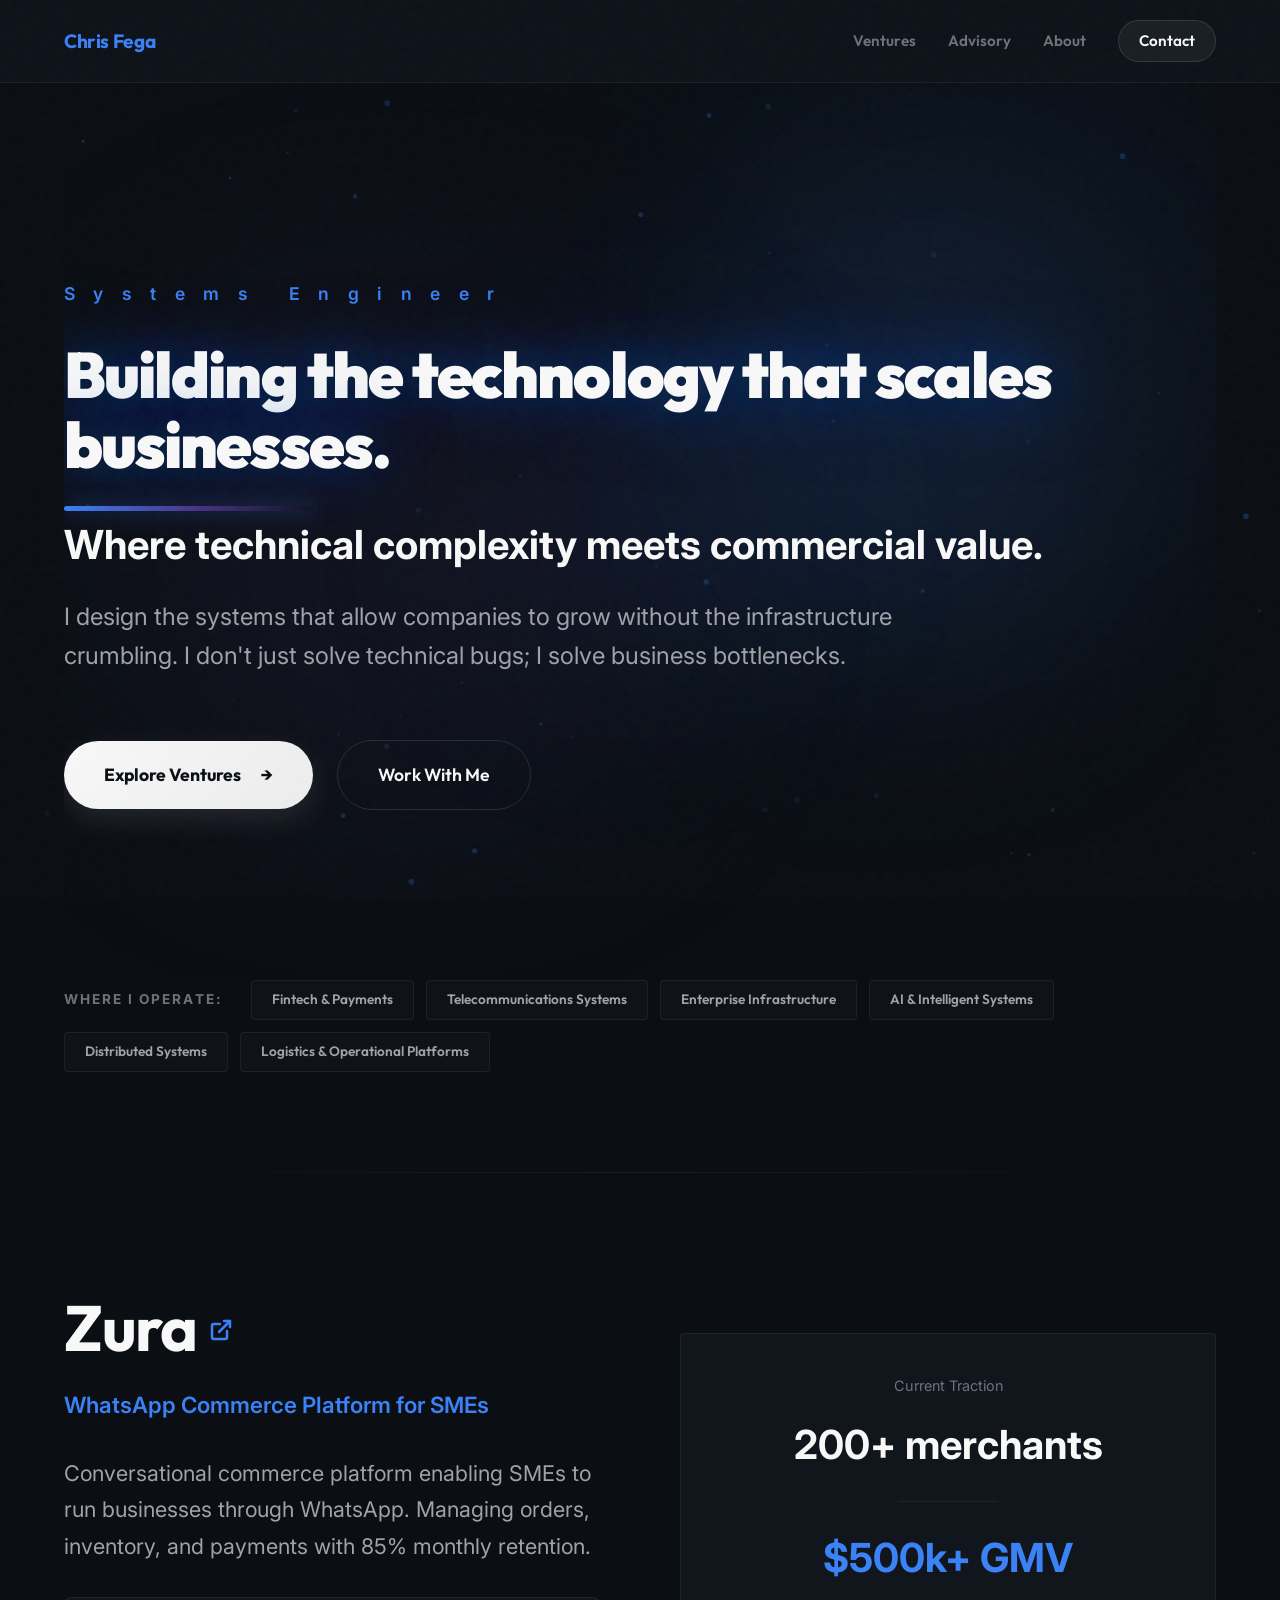
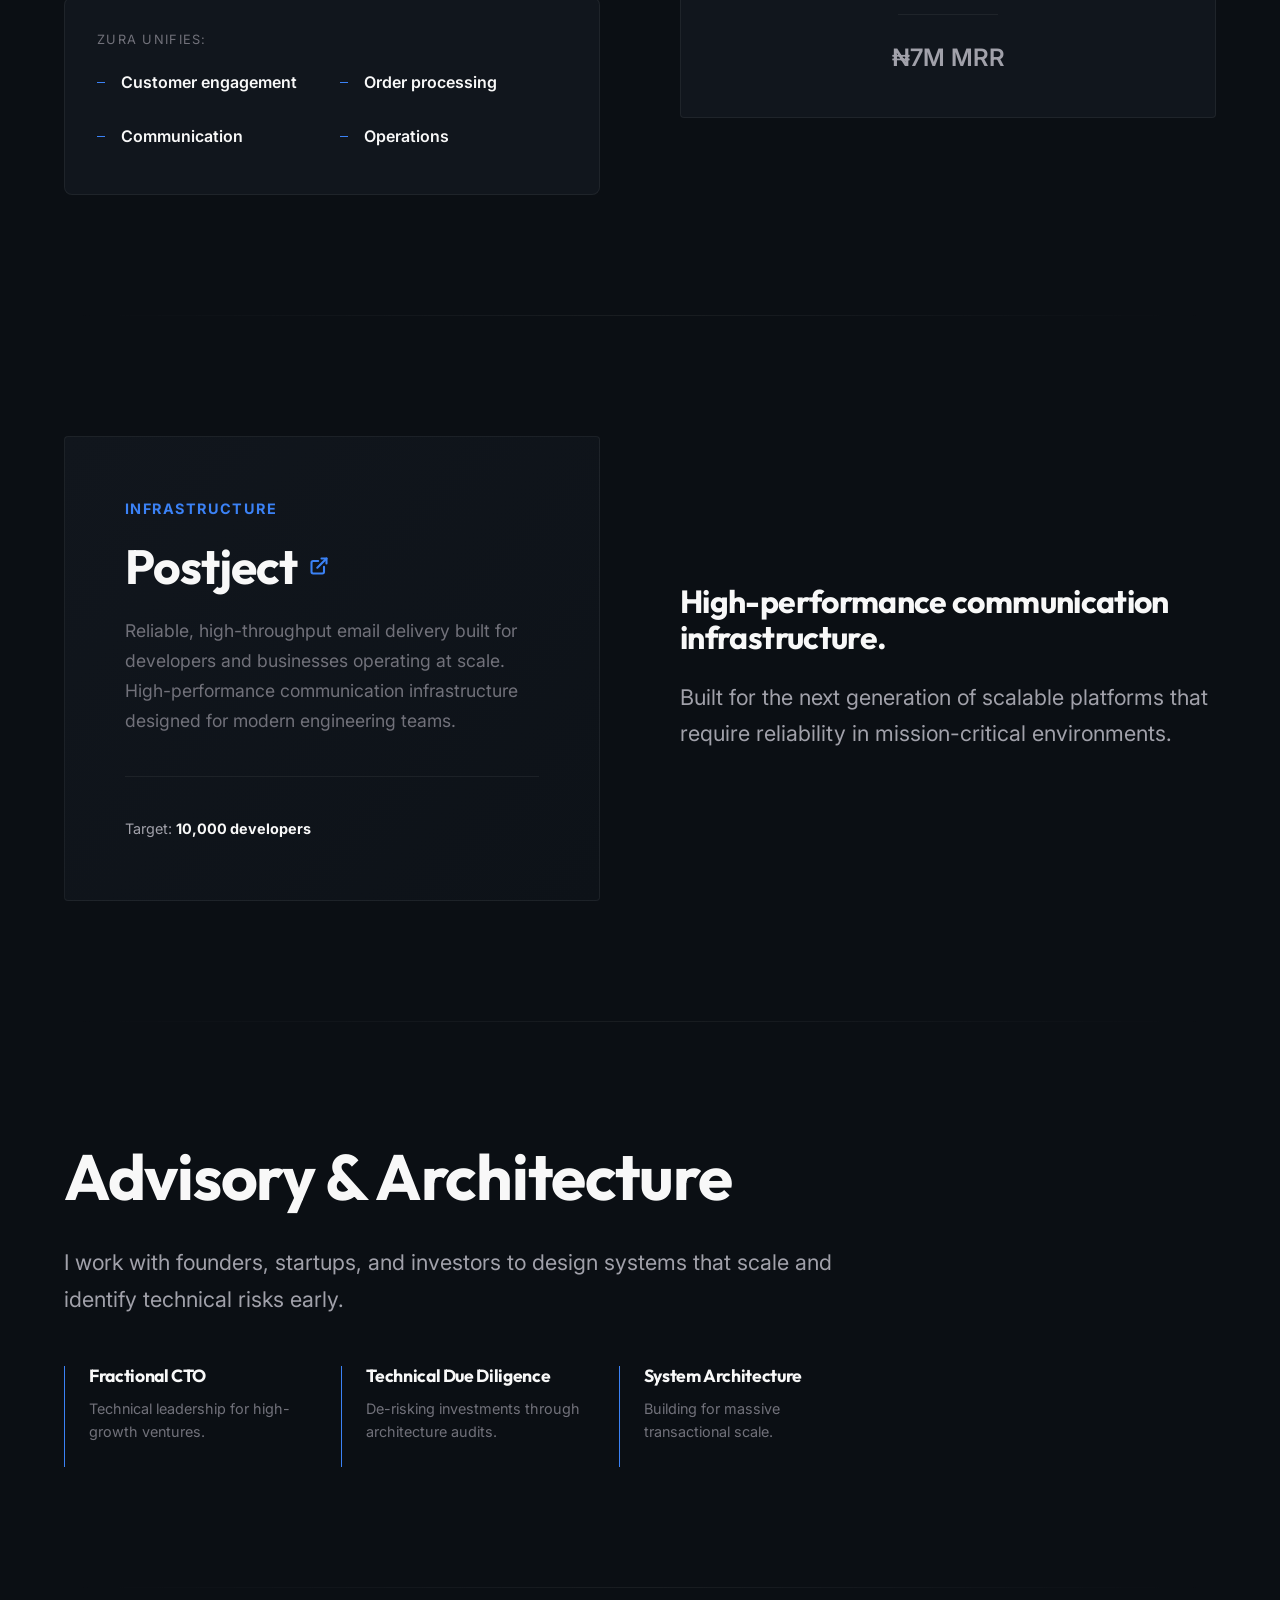
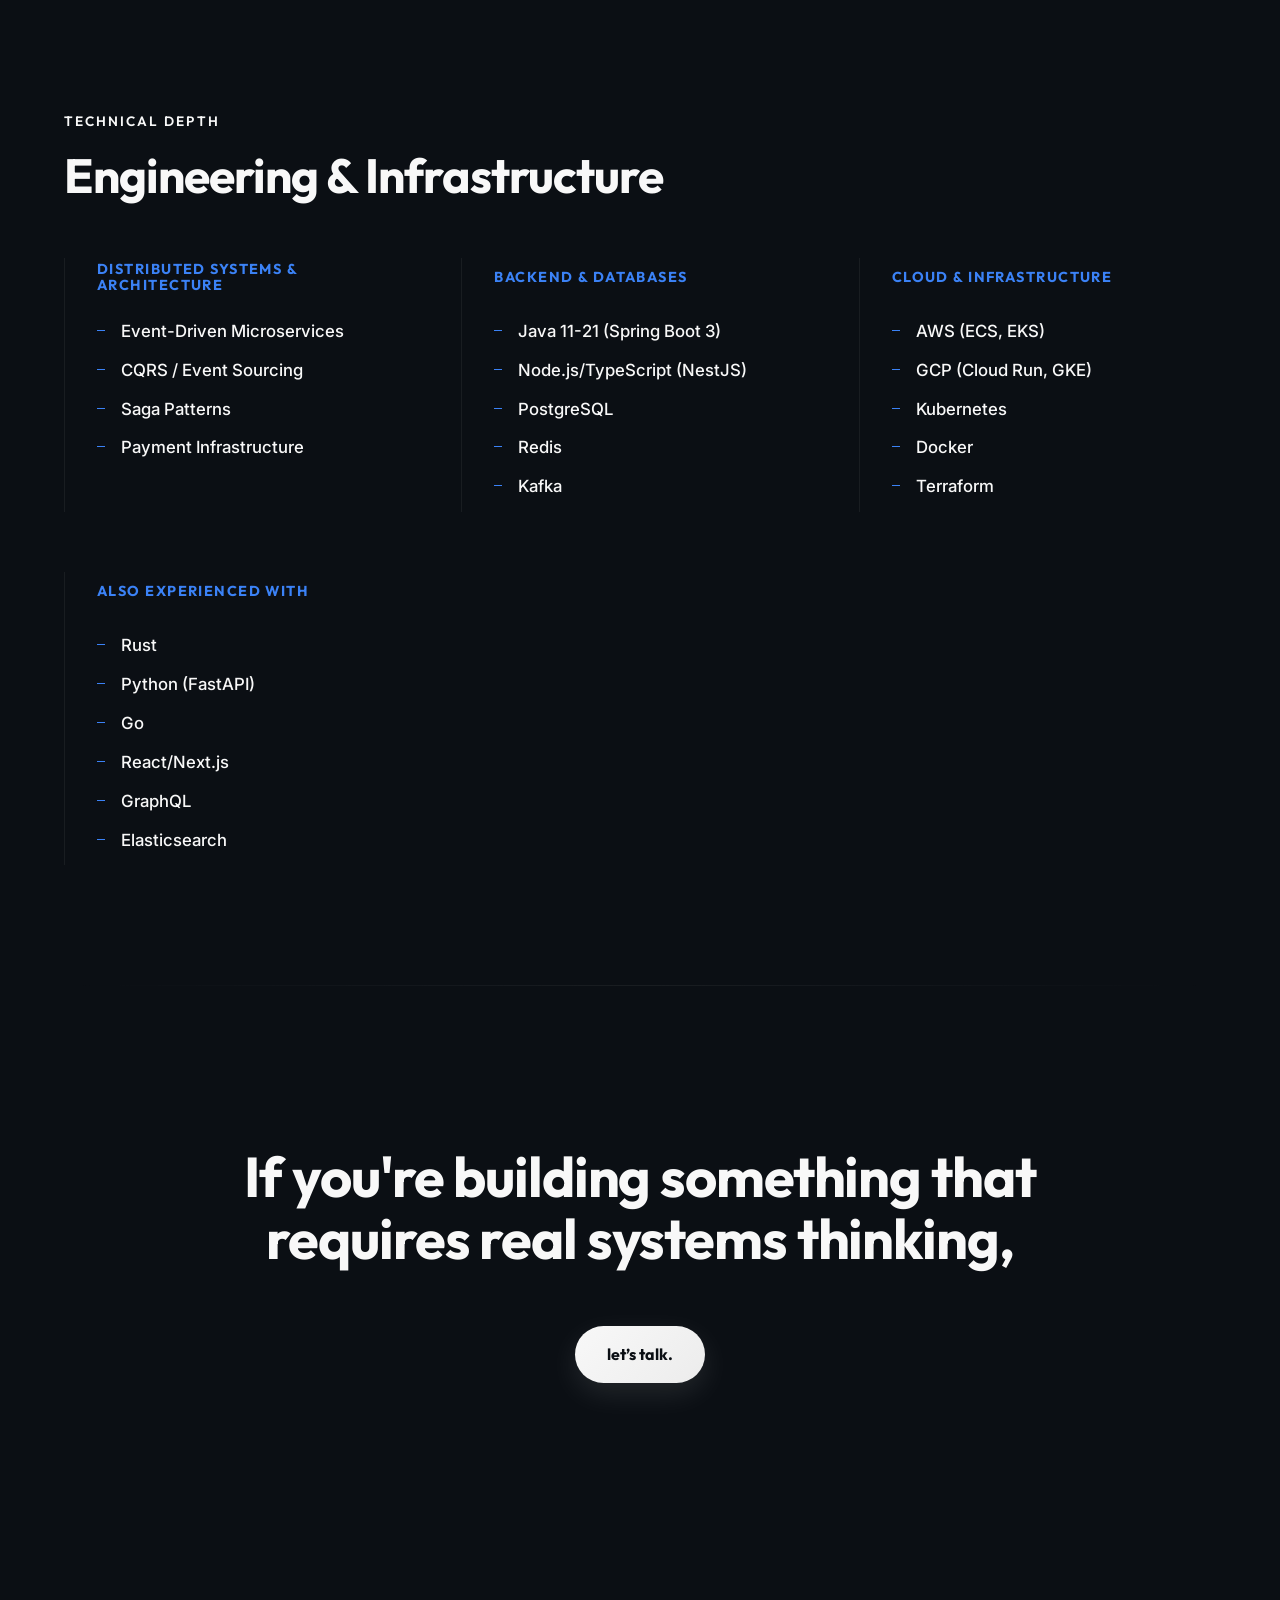
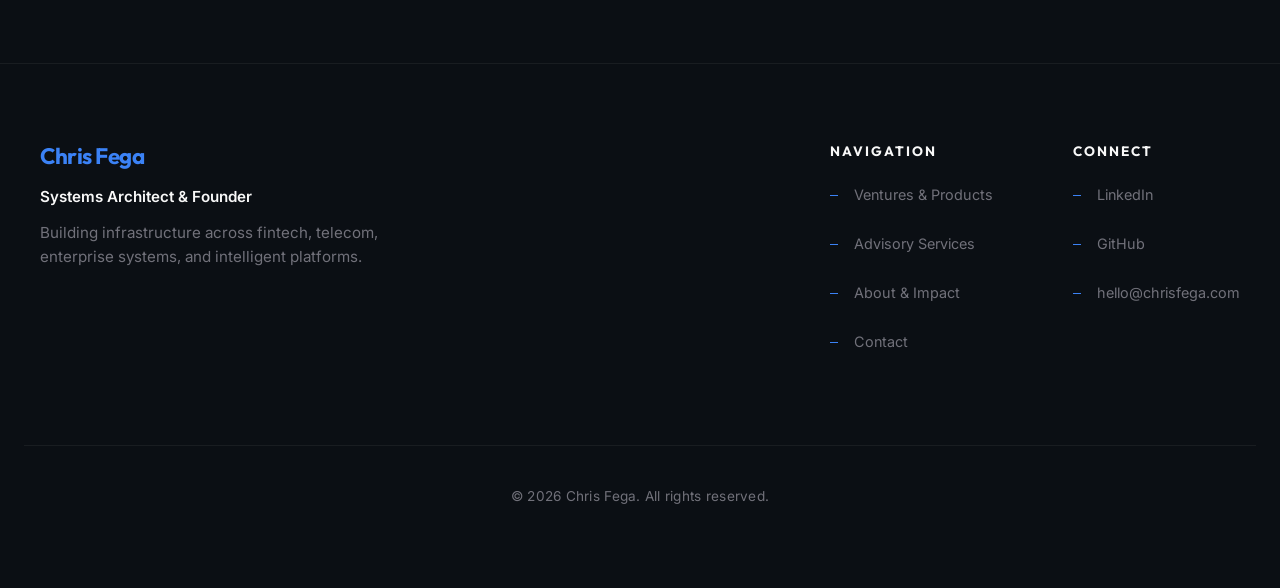
==== commit 184bcb9b: "Deploy hero section updates" ====
--- a/index.html
+++ b/index.html
@@ -79,4 +79,4 @@
         .mobile-nav-link.active {
           color: var(--accent);
         }
-      </style><div style="max-width:1200px;margin:0 auto;padding:20px 24px;display:flex;justify-content:space-between;align-items:center"><a style="font-family:var(--font-heading);font-weight:700;font-size:1.2rem;letter-spacing:-0.02em;text-decoration:none;z-index:1001" href="/"><span class="text-accent">Chris Fega</span></a><div class="desktop-nav" style="display:flex;gap:32px;align-items:center;font-family:var(--font-heading);font-size:0.95rem;font-weight:600"><a class="nav-link " href="/ventures">Ventures</a><a class="nav-link " href="/advisory">Advisory</a><a class="nav-link " href="/about">About</a><a class="nav-btn " style="padding:8px 20px;border-radius:100px;text-decoration:none" href="/contact">Contact</a></div><button class="mobile-menu-btn" aria-label="Toggle Menu"><div style="width:24px;height:2px;background:var(--text-primary);margin-bottom:6px;transform:none;transition:0.3s"></div><div style="width:24px;height:2px;background:var(--text-primary);transition:0.3s;opacity:1"></div><div style="width:24px;height:2px;background:var(--text-primary);margin-top:6px;transform:none;transition:0.3s"></div></button></div><div class="mobile-overlay "><a class="mobile-nav-link " href="/ventures">Ventures</a><a class="mobile-nav-link " href="/advisory">Advisory</a><a class="mobile-nav-link " href="/about">About</a><a class="mobile-nav-link " href="/contact">Contact</a></div></nav><div style="padding-top:80px"><main><section class="section animate-in" id="hero" style="padding-top:80px;min-height:90vh;display:flex;flex-direction:column;justify-content:center;position:relative;overflow:hidden"><div class="bg-blur"></div><div style="max-width:1200px;position:relative;z-index:1"><div class="delay-1 animate-in" style="margin-bottom:32px"><p class="text-accent" style="font-size:1.1rem;font-weight:600;letter-spacing:0.05em;margin:0">Systems Engineer</p></div><h1 class="delay-1 animate-in hero-title" style="font-size:clamp(2rem, 5vw, 3.5rem);margin-bottom:40px;line-height:1.1;font-weight:900;letter-spacing:-0.03em;text-transform:none;color:var(--text-primary)">Building the technology that scales businesses.</h1><div class="delay-2 animate-in" style="margin-bottom:64px"><p style="font-size:2.5rem;font-weight:700;color:var(--text-primary);margin-bottom:28px;line-height:1.2;max-width:1000px">Where technical complexity meets commercial value.</p><p class="lead" style="font-size:1.5rem;max-width:900px;margin-bottom:0;line-height:1.65;color:var(--text-secondary)">I design the systems that allow companies to grow without the infrastructure crumbling. I don&#x27;t just solve technical bugs; I solve business bottlenecks.</p></div><div class="delay-3 animate-in" style="margin-top:64px;display:flex;gap:24px;flex-wrap:wrap;align-items:center"><a href="/ventures" class="button-premium" style="font-size:1.1rem;padding:20px 40px">Explore Ventures<span style="margin-left:8px">→</span></a><a href="/contact" class="button-ghost" style="font-size:1.1rem;padding:20px 40px">Work With Me</a></div></div></section><section class="animate-in delay-3" style="padding:0 0 100px"><div style="display:flex;flex-wrap:wrap;gap:12px;align-items:center"><span class="text-muted" style="font-size:0.85rem;font-weight:700;text-transform:uppercase;letter-spacing:0.15em;margin-right:16px">Where I operate:</span><span style="padding:8px 20px;border:1px solid var(--border-subtle);border-radius:4px;font-size:0.85rem;color:var(--text-secondary);background:rgba(255,255,255,0.02);font-family:var(--font-heading);font-weight:600">Fintech &amp; Payments</span><span style="padding:8px 20px;border:1px solid var(--border-subtle);border-radius:4px;font-size:0.85rem;color:var(--text-secondary);background:rgba(255,255,255,0.02);font-family:var(--font-heading);font-weight:600">Telecommunications Systems</span><span style="padding:8px 20px;border:1px solid var(--border-subtle);border-radius:4px;font-size:0.85rem;color:var(--text-secondary);background:rgba(255,255,255,0.02);font-family:var(--font-heading);font-weight:600">Enterprise Infrastructure</span><span style="padding:8px 20px;border:1px solid var(--border-subtle);border-radius:4px;font-size:0.85rem;color:var(--text-secondary);background:rgba(255,255,255,0.02);font-family:var(--font-heading);font-weight:600">AI &amp; Intelligent Systems</span><span style="padding:8px 20px;border:1px solid var(--border-subtle);border-radius:4px;font-size:0.85rem;color:var(--text-secondary);background:rgba(255,255,255,0.02);font-family:var(--font-heading);font-weight:600">Distributed Systems</span><span style="padding:8px 20px;border:1px solid var(--border-subtle);border-radius:4px;font-size:0.85rem;color:var(--text-secondary);background:rgba(255,255,255,0.02);font-family:var(--font-heading);font-weight:600">Logistics &amp; Operational Platforms</span></div></section><div class="section-divider"></div><section class="section animate-in" id="zura"><div class="grid columns-2" style="align-items:start;gap:80px"><div><div style="margin-bottom:24px"><a href="https://zura.africa" target="_blank" rel="noopener noreferrer" style="text-decoration:none;color:inherit;display:inline-flex;align-items:center;gap:12px"><h2 style="font-size:clamp(2.5rem, 5vw, 4rem);margin:0">Zura</h2><svg viewBox="0 0 24 24" width="24" height="24" stroke="var(--accent)" stroke-width="2.5" fill="none" stroke-linecap="round" stroke-linejoin="round" style="margin-top:4px"><path d="M18 13v6a2 2 0 0 1-2 2H5a2 2 0 0 1-2-2V8a2 2 0 0 1 2-2h6"></path><polyline points="15 3 21 3 21 9"></polyline><line x1="10" y1="14" x2="21" y2="3"></line></svg></a></div><p style="font-size:1.4rem;color:var(--accent);font-weight:600;margin-bottom:32px">WhatsApp Commerce Platform for SMEs</p><p class="lead" style="margin-bottom:32px">Conversational commerce platform enabling SMEs to run businesses through WhatsApp. Managing orders, inventory, and payments with 85% monthly retention.</p><div style="background:var(--bg-surface);border:1px solid var(--border-subtle);padding:32px;border-radius:8px"><span class="text-muted" style="font-size:0.8rem;text-transform:uppercase;letter-spacing:0.1em;display:block;margin-bottom:20px">Zura unifies:</span><ul class="list-clean" style="padding:0;display:grid;grid-template-columns:1fr 1fr;gap:16px"><li style="color:var(--text-primary);font-weight:600">Customer engagement</li><li style="color:var(--text-primary);font-weight:600">Order processing</li><li style="color:var(--text-primary);font-weight:600">Communication</li><li style="color:var(--text-primary);font-weight:600">Operations</li></ul></div></div><div class="solid-card" style="margin-top:40px;text-align:center;display:flex;flex-direction:column;justify-content:center;min-height:300px"><span class="text-muted" style="font-size:0.9rem;margin-bottom:16px">Current Traction</span><p style="font-size:2.5rem;font-weight:700;color:var(--text-primary)">200+ merchants</p><div style="height:1px;background:var(--border-subtle);margin:24px auto;width:100px"></div><p style="font-size:2.5rem;font-weight:700;color:var(--accent)">$500k+ GMV</p><div style="height:1px;background:var(--border-subtle);margin:24px auto;width:100px"></div><p style="font-size:1.5rem;font-weight:600;color:var(--text-secondary)">₦7M MRR</p></div></div></section><div class="section-divider"></div><section class="section animate-in" id="postject"><div class="grid columns-2" style="gap:80px;align-items:center"><div class="solid-card" style="padding:60px;background:linear-gradient(135deg, var(--bg-surface) 0%, #0d1218 100%)"><span class="text-accent" style="font-size:0.9rem;font-weight:700;text-transform:uppercase;letter-spacing:0.1em;display:block;margin-bottom:20px">Infrastructure</span><div style="margin-bottom:24px"><a href="https://postject.com" target="_blank" rel="noopener noreferrer" style="text-decoration:none;color:inherit;display:inline-flex;align-items:center;gap:12px"><h2 style="margin:0">Postject</h2><svg viewBox="0 0 24 24" width="20" height="20" stroke="var(--accent)" stroke-width="2.5" fill="none" stroke-linecap="round" stroke-linejoin="round"><path d="M18 13v6a2 2 0 0 1-2 2H5a2 2 0 0 1-2-2V8a2 2 0 0 1 2-2h6"></path><polyline points="15 3 21 3 21 9"></polyline><line x1="10" y1="14" x2="21" y2="3"></line></svg></a></div><p class="text-muted" style="font-size:1.1rem;line-height:1.7">Reliable, high-throughput email delivery built for developers and businesses operating at scale. High-performance communication infrastructure designed for modern engineering teams.</p><div style="margin-top:40px;padding-top:40px;border-top:1px solid var(--border-subtle)"><p style="font-size:0.9rem;color:var(--text-secondary)">Target: <span style="color:var(--text-primary);font-weight:700">10,000 developers</span></p></div></div><div><h3 style="font-size:2rem;margin-bottom:24px">High-performance communication infrastructure.</h3><p class="lead">Built for the next generation of scalable platforms that require reliability in mission-critical environments.</p></div></div></section><div class="section-divider"></div><section class="section animate-in" id="advisory"><div style="max-width:800px"><h2 style="font-size:clamp(2.5rem, 5vw, 4rem);margin-bottom:32px">Advisory &amp; Architecture</h2><p class="lead" style="margin-bottom:48px">I work with founders, startups, and investors to design systems that scale and identify technical risks early.</p><div class="grid columns-3"><div style="border-left:1px solid var(--accent);padding-left:24px;padding-bottom:24px"><h4 style="margin-bottom:12px;font-size:1.1rem">Fractional CTO</h4><p class="text-muted" style="font-size:0.9rem">Technical leadership for high-growth ventures.</p></div><div style="border-left:1px solid var(--accent);padding-left:24px;padding-bottom:24px"><h4 style="margin-bottom:12px;font-size:1.1rem">Technical Due Diligence</h4><p class="text-muted" style="font-size:0.9rem">De-risking investments through architecture audits.</p></div><div style="border-left:1px solid var(--accent);padding-left:24px"><h4 style="margin-bottom:12px;font-size:1.1rem">System Architecture</h4><p class="text-muted" style="font-size:0.9rem">Building for massive transactional scale.</p></div></div></div></section><div class="section-divider"></div><section class="section animate-in" id="stack"><span class="small-label">Technical Depth</span><h2 style="margin-bottom:56px">Engineering &amp; Infrastructure</h2><div style="display:grid;grid-template-columns:repeat(auto-fit, minmax(280px, 1fr));gap:60px 40px"><div class="animate-in delay-1" style="border-left:1px solid var(--border-subtle);padding-left:32px"><h4 style="font-size:0.9rem;color:var(--accent);text-transform:uppercase;letter-spacing:0.1em;margin-bottom:20px;min-height:40px;display:flex;align-items:center">Distributed systems &amp; architecture</h4><ul class="list-clean" style="padding:0"><li style="color:var(--text-primary);font-weight:500;font-size:1.05rem;margin-bottom:12px">Event-Driven Microservices</li><li style="color:var(--text-primary);font-weight:500;font-size:1.05rem;margin-bottom:12px">CQRS / Event Sourcing</li><li style="color:var(--text-primary);font-weight:500;font-size:1.05rem;margin-bottom:12px">Saga Patterns</li><li style="color:var(--text-primary);font-weight:500;font-size:1.05rem;margin-bottom:12px">Payment Infrastructure</li></ul></div><div class="animate-in delay-2" style="border-left:1px solid var(--border-subtle);padding-left:32px"><h4 style="font-size:0.9rem;color:var(--accent);text-transform:uppercase;letter-spacing:0.1em;margin-bottom:20px;min-height:40px;display:flex;align-items:center">Backend &amp; databases</h4><ul class="list-clean" style="padding:0"><li style="color:var(--text-primary);font-weight:500;font-size:1.05rem;margin-bottom:12px">Java 11-21 (Spring Boot 3)</li><li style="color:var(--text-primary);font-weight:500;font-size:1.05rem;margin-bottom:12px">Node.js/TypeScript (NestJS)</li><li style="color:var(--text-primary);font-weight:500;font-size:1.05rem;margin-bottom:12px">PostgreSQL</li><li style="color:var(--text-primary);font-weight:500;font-size:1.05rem;margin-bottom:12px">Redis</li><li style="color:var(--text-primary);font-weight:500;font-size:1.05rem;margin-bottom:12px">Kafka</li></ul></div><div class="animate-in delay-3" style="border-left:1px solid var(--border-subtle);padding-left:32px"><h4 style="font-size:0.9rem;color:var(--accent);text-transform:uppercase;letter-spacing:0.1em;margin-bottom:20px;min-height:40px;display:flex;align-items:center">Cloud &amp; infrastructure</h4><ul class="list-clean" style="padding:0"><li style="color:var(--text-primary);font-weight:500;font-size:1.05rem;margin-bottom:12px">AWS (ECS, EKS)</li><li style="color:var(--text-primary);font-weight:500;font-size:1.05rem;margin-bottom:12px">GCP (Cloud Run, GKE)</li><li style="color:var(--text-primary);font-weight:500;font-size:1.05rem;margin-bottom:12px">Kubernetes</li><li style="color:var(--text-primary);font-weight:500;font-size:1.05rem;margin-bottom:12px">Docker</li><li style="color:var(--text-primary);font-weight:500;font-size:1.05rem;margin-bottom:12px">Terraform</li></ul></div><div class="animate-in delay-4" style="border-left:1px solid var(--border-subtle);padding-left:32px"><h4 style="font-size:0.9rem;color:var(--accent);text-transform:uppercase;letter-spacing:0.1em;margin-bottom:20px;min-height:40px;display:flex;align-items:center">Also experienced with</h4><ul class="list-clean" style="padding:0"><li style="color:var(--text-primary);font-weight:500;font-size:1.05rem;margin-bottom:12px">Rust</li><li style="color:var(--text-primary);font-weight:500;font-size:1.05rem;margin-bottom:12px">Python (FastAPI)</li><li style="color:var(--text-primary);font-weight:500;font-size:1.05rem;margin-bottom:12px">Go</li><li style="color:var(--text-primary);font-weight:500;font-size:1.05rem;margin-bottom:12px">React/Next.js</li><li style="color:var(--text-primary);font-weight:500;font-size:1.05rem;margin-bottom:12px">GraphQL</li><li style="color:var(--text-primary);font-weight:500;font-size:1.05rem;margin-bottom:12px">Elasticsearch</li></ul></div></div></section><div class="section-divider"></div><section class="section animate-in delay-2" style="text-align:center;padding:160px 0"><h2 style="max-width:800px;margin:0 auto 32px;font-size:clamp(2rem, 5vw, 3.5rem)">If you&#x27;re building something that requires real systems thinking,</h2><div style="margin-top:56px"><a href="/contact" class="button-premium">let’s talk.</a></div></section></main></div><footer class="footer" style="margin-top:120px;padding:80px 24px;border-top:1px solid var(--border-subtle)"><div style="max-width:1200px;margin:0 auto;display:flex;flex-wrap:wrap;justify-content:space-between;gap:60px"><div style="flex:1 1 400px;text-align:left"><h3 style="font-size:1.4rem;margin-bottom:16px;font-weight:700"><span class="text-accent">Chris Fega</span></h3><p style="color:var(--text-primary);font-weight:600;font-size:0.95rem;margin-bottom:12px">Systems Architect &amp; Founder</p><p class="text-muted" style="max-width:400px;font-size:0.95rem;line-height:1.6">Building infrastructure across fintech, telecom, enterprise systems, and intelligent platforms.</p></div><div style="display:flex;gap:80px;flex-wrap:wrap;text-align:left"><div><h4 style="color:var(--text-primary);margin-bottom:24px;font-size:0.85rem;text-transform:uppercase;letter-spacing:0.15em;font-weight:700">Navigation</h4><ul class="list-clean" style="display:flex;flex-direction:column;gap:14px;padding:0"><li><a class="text-muted" style="text-decoration:none" href="/ventures">Ventures &amp; Products</a></li><li><a class="text-muted" style="text-decoration:none" href="/advisory">Advisory Services</a></li><li><a class="text-muted" style="text-decoration:none" href="/about">About &amp; Impact</a></li><li><a class="text-muted" style="text-decoration:none" href="/contact">Contact</a></li></ul></div><div><h4 style="color:var(--text-primary);margin-bottom:24px;font-size:0.85rem;text-transform:uppercase;letter-spacing:0.15em;font-weight:700">Connect</h4><ul class="list-clean" style="display:flex;flex-direction:column;gap:14px;padding:0"><li><a href="https://linkedin.com/in/christian-onokharigho" target="_blank" rel="noopener noreferrer" class="text-muted" style="text-decoration:none">LinkedIn</a></li><li><a href="https://github.com/krixfega" target="_blank" rel="noopener noreferrer" class="text-muted" style="text-decoration:none">GitHub</a></li><li><a href="mailto:hello@chrisfega.com" class="text-muted" style="text-decoration:none">hello@chrisfega.com</a></li></ul></div></div></div><div style="border-top:1px solid var(--border-subtle);margin-top:80px;padding-top:40px;text-align:center;color:var(--text-muted);font-size:0.85rem;letter-spacing:0.02em">© <!-- -->2026<!-- --> Chris Fega. All rights reserved.</div></footer><script src="/_next/static/chunks/webpack-cb86a99cd2f791d1.js" async=""></script><script>(self.__next_f=self.__next_f||[]).push([0]);self.__next_f.push([2,null])</script><script>self.__next_f.push([1,"1:HL[\"/_next/static/css/242fda62fa203671.css\",\"style\"]\n"])</script><script>self.__next_f.push([1,"2:I[5751,[],\"\"]\n4:I[5007,[\"291\",\"static/chunks/291-421130fd0df41503.js\",\"185\",\"static/chunks/app/layout-fe11b9b2df0b7305.js\"],\"default\"]\n5:I[2168,[\"291\",\"static/chunks/291-421130fd0df41503.js\",\"185\",\"static/chunks/app/layout-fe11b9b2df0b7305.js\"],\"default\"]\n6:I[2914,[\"291\",\"static/chunks/291-421130fd0df41503.js\",\"185\",\"static/chunks/app/layout-fe11b9b2df0b7305.js\"],\"default\"]\n7:I[9275,[],\"\"]\n8:I[1343,[],\"\"]\n9:I[231,[\"291\",\"static/chunks/291-421130fd0df41503.js\",\"185\",\"static/chunks/app/layout-fe11b9b2df0b7305.js\"],\"\"]\nb:I[6130,[],\"\"]\nc:[]\n"])</script><script>self.__next_f.push([1,"0:[[[\"$\",\"link\",\"0\",{\"rel\":\"stylesheet\",\"href\":\"/_next/static/css/242fda62fa203671.css\",\"precedence\":\"next\",\"crossOrigin\":\"$undefined\"}]],[\"$\",\"$L2\",null,{\"buildId\":\"Nvk_hVwtWRAgskotLdchN\",\"assetPrefix\":\"\",\"initialCanonicalUrl\":\"/\",\"initialTree\":[\"\",{\"children\":[\"__PAGE__\",{}]},\"$undefined\",\"$undefined\",true],\"initialSeedData\":[\"\",{\"children\":[\"__PAGE__\",{},[[\"$L3\",[\"$\",\"main\",null,{\"children\":[[\"$\",\"section\",null,{\"className\":\"section animate-in\",\"id\":\"hero\",\"style\":{\"paddingTop\":\"80px\",\"minHeight\":\"90vh\",\"display\":\"flex\",\"flexDirection\":\"column\",\"justifyContent\":\"center\",\"position\":\"relative\",\"overflow\":\"hidden\"},\"children\":[[\"$\",\"div\",null,{\"className\":\"bg-blur\"}],[\"$\",\"div\",null,{\"style\":{\"maxWidth\":\"1200px\",\"position\":\"relative\",\"zIndex\":1},\"children\":[[\"$\",\"div\",null,{\"className\":\"delay-1 animate-in\",\"style\":{\"marginBottom\":\"32px\"},\"children\":[\"$\",\"p\",null,{\"className\":\"text-accent\",\"style\":{\"fontSize\":\"1.1rem\",\"fontWeight\":600,\"letterSpacing\":\"0.05em\",\"margin\":0},\"children\":\"Systems Engineer\"}]}],[\"$\",\"h1\",null,{\"className\":\"delay-1 animate-in hero-title\",\"style\":{\"fontSize\":\"clamp(2rem, 5vw, 3.5rem)\",\"marginBottom\":\"40px\",\"lineHeight\":1.1,\"fontWeight\":900,\"letterSpacing\":\"-0.03em\",\"textTransform\":\"none\",\"color\":\"var(--text-primary)\"},\"children\":\"Building the technology that scales businesses.\"}],[\"$\",\"div\",null,{\"className\":\"delay-2 animate-in\",\"style\":{\"marginBottom\":\"64px\"},\"children\":[[\"$\",\"p\",null,{\"style\":{\"fontSize\":\"2.5rem\",\"fontWeight\":700,\"color\":\"var(--text-primary)\",\"marginBottom\":\"28px\",\"lineHeight\":1.2,\"maxWidth\":\"1000px\"},\"children\":\"Where technical complexity meets commercial value.\"}],[\"$\",\"p\",null,{\"className\":\"lead\",\"style\":{\"fontSize\":\"1.5rem\",\"maxWidth\":\"900px\",\"marginBottom\":\"0\",\"lineHeight\":1.65,\"color\":\"var(--text-secondary)\"},\"children\":\"I design the systems that allow companies to grow without the infrastructure crumbling. I don't just solve technical bugs; I solve business bottlenecks.\"}]]}],[\"$\",\"div\",null,{\"className\":\"delay-3 animate-in\",\"style\":{\"marginTop\":\"64px\",\"display\":\"flex\",\"gap\":\"24px\",\"flexWrap\":\"wrap\",\"alignItems\":\"center\"},\"children\":[[\"$\",\"a\",null,{\"href\":\"/ventures\",\"className\":\"button-premium\",\"style\":{\"fontSize\":\"1.1rem\",\"padding\":\"20px 40px\"},\"children\":[\"Explore Ventures\",[\"$\",\"span\",null,{\"style\":{\"marginLeft\":\"8px\"},\"children\":\"→\"}]]}],[\"$\",\"a\",null,{\"href\":\"/contact\",\"className\":\"button-ghost\",\"style\":{\"fontSize\":\"1.1rem\",\"padding\":\"20px 40px\"},\"children\":\"Work With Me\"}]]}]]}]]}],[\"$\",\"section\",null,{\"className\":\"animate-in delay-3\",\"style\":{\"padding\":\"0 0 100px\"},\"children\":[\"$\",\"div\",null,{\"style\":{\"display\":\"flex\",\"flexWrap\":\"wrap\",\"gap\":\"12px\",\"alignItems\":\"center\"},\"children\":[[\"$\",\"span\",null,{\"className\":\"text-muted\",\"style\":{\"fontSize\":\"0.85rem\",\"fontWeight\":700,\"textTransform\":\"uppercase\",\"letterSpacing\":\"0.15em\",\"marginRight\":\"16px\"},\"children\":\"Where I operate:\"}],[[\"$\",\"span\",\"Fintech \u0026 Payments\",{\"style\":{\"padding\":\"8px 20px\",\"border\":\"1px solid var(--border-subtle)\",\"borderRadius\":\"4px\",\"fontSize\":\"0.85rem\",\"color\":\"var(--text-secondary)\",\"background\":\"rgba(255,255,255,0.02)\",\"fontFamily\":\"var(--font-heading)\",\"fontWeight\":600},\"children\":\"Fintech \u0026 Payments\"}],[\"$\",\"span\",\"Telecommunications Systems\",{\"style\":{\"padding\":\"8px 20px\",\"border\":\"1px solid var(--border-subtle)\",\"borderRadius\":\"4px\",\"fontSize\":\"0.85rem\",\"color\":\"var(--text-secondary)\",\"background\":\"rgba(255,255,255,0.02)\",\"fontFamily\":\"var(--font-heading)\",\"fontWeight\":600},\"children\":\"Telecommunications Systems\"}],[\"$\",\"span\",\"Enterprise Infrastructure\",{\"style\":{\"padding\":\"8px 20px\",\"border\":\"1px solid var(--border-subtle)\",\"borderRadius\":\"4px\",\"fontSize\":\"0.85rem\",\"color\":\"var(--text-secondary)\",\"background\":\"rgba(255,255,255,0.02)\",\"fontFamily\":\"var(--font-heading)\",\"fontWeight\":600},\"children\":\"Enterprise Infrastructure\"}],[\"$\",\"span\",\"AI \u0026 Intelligent Systems\",{\"style\":{\"padding\":\"8px 20px\",\"border\":\"1px solid var(--border-subtle)\",\"borderRadius\":\"4px\",\"fontSize\":\"0.85rem\",\"color\":\"var(--text-secondary)\",\"background\":\"rgba(255,255,255,0.02)\",\"fontFamily\":\"var(--font-heading)\",\"fontWeight\":600},\"children\":\"AI \u0026 Intelligent Systems\"}],[\"$\",\"span\",\"Distributed Systems\",{\"style\":{\"padding\":\"8px 20px\",\"border\":\"1px solid var(--border-subtle)\",\"borderRadius\":\"4px\",\"fontSize\":\"0.85rem\",\"color\":\"var(--text-secondary)\",\"background\":\"rgba(255,255,255,0.02)\",\"fontFamily\":\"var(--font-heading)\",\"fontWeight\":600},\"children\":\"Distributed Systems\"}],[\"$\",\"span\",\"Logistics \u0026 Operational Platforms\",{\"style\":{\"padding\":\"8px 20px\",\"border\":\"1px solid var(--border-subtle)\",\"borderRadius\":\"4px\",\"fontSize\":\"0.85rem\",\"color\":\"var(--text-secondary)\",\"background\":\"rgba(255,255,255,0.02)\",\"fontFamily\":\"var(--font-heading)\",\"fontWeight\":600},\"children\":\"Logistics \u0026 Operational Platforms\"}]]]}]}],[\"$\",\"div\",null,{\"className\":\"section-divider\"}],[\"$\",\"section\",null,{\"className\":\"section animate-in\",\"id\":\"zura\",\"children\":[\"$\",\"div\",null,{\"className\":\"grid columns-2\",\"style\":{\"alignItems\":\"start\",\"gap\":\"80px\"},\"children\":[[\"$\",\"div\",null,{\"children\":[[\"$\",\"div\",null,{\"style\":{\"marginBottom\":\"24px\"},\"children\":[\"$\",\"a\",null,{\"href\":\"https://zura.africa\",\"target\":\"_blank\",\"rel\":\"noopener noreferrer\",\"style\":{\"textDecoration\":\"none\",\"color\":\"inherit\",\"display\":\"inline-flex\",\"alignItems\":\"center\",\"gap\":\"12px\"},\"children\":[[\"$\",\"h2\",null,{\"style\":{\"fontSize\":\"clamp(2.5rem, 5vw, 4rem)\",\"margin\":0},\"children\":\"Zura\"}],[\"$\",\"svg\",null,{\"viewBox\":\"0 0 24 24\",\"width\":\"24\",\"height\":\"24\",\"stroke\":\"var(--accent)\",\"strokeWidth\":\"2.5\",\"fill\":\"none\",\"strokeLinecap\":\"round\",\"strokeLinejoin\":\"round\",\"style\":{\"marginTop\":\"4px\"},\"children\":[[\"$\",\"path\",null,{\"d\":\"M18 13v6a2 2 0 0 1-2 2H5a2 2 0 0 1-2-2V8a2 2 0 0 1 2-2h6\"}],[\"$\",\"polyline\",null,{\"points\":\"15 3 21 3 21 9\"}],[\"$\",\"line\",null,{\"x1\":\"10\",\"y1\":\"14\",\"x2\":\"21\",\"y2\":\"3\"}]]}]]}]}],[\"$\",\"p\",null,{\"style\":{\"fontSize\":\"1.4rem\",\"color\":\"var(--accent)\",\"fontWeight\":600,\"marginBottom\":\"32px\"},\"children\":\"WhatsApp Commerce Platform for SMEs\"}],[\"$\",\"p\",null,{\"className\":\"lead\",\"style\":{\"marginBottom\":\"32px\"},\"children\":\"Conversational commerce platform enabling SMEs to run businesses through WhatsApp. Managing orders, inventory, and payments with 85% monthly retention.\"}],[\"$\",\"div\",null,{\"style\":{\"background\":\"var(--bg-surface)\",\"border\":\"1px solid var(--border-subtle)\",\"padding\":\"32px\",\"borderRadius\":\"8px\"},\"children\":[[\"$\",\"span\",null,{\"className\":\"text-muted\",\"style\":{\"fontSize\":\"0.8rem\",\"textTransform\":\"uppercase\",\"letterSpacing\":\"0.1em\",\"display\":\"block\",\"marginBottom\":\"20px\"},\"children\":\"Zura unifies:\"}],[\"$\",\"ul\",null,{\"className\":\"list-clean\",\"style\":{\"padding\":0,\"display\":\"grid\",\"gridTemplateColumns\":\"1fr 1fr\",\"gap\":\"16px\"},\"children\":[[\"$\",\"li\",null,{\"style\":{\"color\":\"var(--text-primary)\",\"fontWeight\":600},\"children\":\"Customer engagement\"}],[\"$\",\"li\",null,{\"style\":{\"color\":\"var(--text-primary)\",\"fontWeight\":600},\"children\":\"Order processing\"}],[\"$\",\"li\",null,{\"style\":{\"color\":\"var(--text-primary)\",\"fontWeight\":600},\"children\":\"Communication\"}],[\"$\",\"li\",null,{\"style\":{\"color\":\"var(--text-primary)\",\"fontWeight\":600},\"children\":\"Operations\"}]]}]]}]]}],[\"$\",\"div\",null,{\"className\":\"solid-card\",\"style\":{\"marginTop\":\"40px\",\"textAlign\":\"center\",\"display\":\"flex\",\"flexDirection\":\"column\",\"justifyContent\":\"center\",\"minHeight\":\"300px\"},\"children\":[[\"$\",\"span\",null,{\"className\":\"text-muted\",\"style\":{\"fontSize\":\"0.9rem\",\"marginBottom\":\"16px\"},\"children\":\"Current Traction\"}],[\"$\",\"p\",null,{\"style\":{\"fontSize\":\"2.5rem\",\"fontWeight\":700,\"color\":\"var(--text-primary)\"},\"children\":\"200+ merchants\"}],[\"$\",\"div\",null,{\"style\":{\"height\":\"1px\",\"background\":\"var(--border-subtle)\",\"margin\":\"24px auto\",\"width\":\"100px\"}}],[\"$\",\"p\",null,{\"style\":{\"fontSize\":\"2.5rem\",\"fontWeight\":700,\"color\":\"var(--accent)\"},\"children\":\"$$500k+ GMV\"}],[\"$\",\"div\",null,{\"style\":{\"height\":\"1px\",\"background\":\"var(--border-subtle)\",\"margin\":\"24px auto\",\"width\":\"100px\"}}],[\"$\",\"p\",null,{\"style\":{\"fontSize\":\"1.5rem\",\"fontWeight\":600,\"color\":\"var(--text-secondary)\"},\"children\":\"₦7M MRR\"}]]}]]}]}],[\"$\",\"div\",null,{\"className\":\"section-divider\"}],[\"$\",\"section\",null,{\"className\":\"section animate-in\",\"id\":\"postject\",\"children\":[\"$\",\"div\",null,{\"className\":\"grid columns-2\",\"style\":{\"gap\":\"80px\",\"alignItems\":\"center\"},\"children\":[[\"$\",\"div\",null,{\"className\":\"solid-card\",\"style\":{\"padding\":\"60px\",\"background\":\"linear-gradient(135deg, var(--bg-surface) 0%, #0d1218 100%)\"},\"children\":[[\"$\",\"span\",null,{\"className\":\"text-accent\",\"style\":{\"fontSize\":\"0.9rem\",\"fontWeight\":700,\"textTransform\":\"uppercase\",\"letterSpacing\":\"0.1em\",\"display\":\"block\",\"marginBottom\":\"20px\"},\"children\":\"Infrastructure\"}],[\"$\",\"div\",null,{\"style\":{\"marginBottom\":\"24px\"},\"children\":[\"$\",\"a\",null,{\"href\":\"https://postject.com\",\"target\":\"_blank\",\"rel\":\"noopener noreferrer\",\"style\":{\"textDecoration\":\"none\",\"color\":\"inherit\",\"display\":\"inline-flex\",\"alignItems\":\"center\",\"gap\":\"12px\"},\"children\":[[\"$\",\"h2\",null,{\"style\":{\"margin\":0},\"children\":\"Postject\"}],[\"$\",\"svg\",null,{\"viewBox\":\"0 0 24 24\",\"width\":\"20\",\"height\":\"20\",\"stroke\":\"var(--accent)\",\"strokeWidth\":\"2.5\",\"fill\":\"none\",\"strokeLinecap\":\"round\",\"strokeLinejoin\":\"round\",\"children\":[[\"$\",\"path\",null,{\"d\":\"M18 13v6a2 2 0 0 1-2 2H5a2 2 0 0 1-2-2V8a2 2 0 0 1 2-2h6\"}],[\"$\",\"polyline\",null,{\"points\":\"15 3 21 3 21 9\"}],[\"$\",\"line\",null,{\"x1\":\"10\",\"y1\":\"14\",\"x2\":\"21\",\"y2\":\"3\"}]]}]]}]}],[\"$\",\"p\",null,{\"className\":\"text-muted\",\"style\":{\"fontSize\":\"1.1rem\",\"lineHeight\":1.7},\"children\":\"Reliable, high-throughput email delivery built for developers and businesses operating at scale. High-performance communication infrastructure designed for modern engineering teams.\"}],[\"$\",\"div\",null,{\"style\":{\"marginTop\":\"40px\",\"paddingTop\":\"40px\",\"borderTop\":\"1px solid var(--border-subtle)\"},\"children\":[\"$\",\"p\",null,{\"style\":{\"fontSize\":\"0.9rem\",\"color\":\"var(--text-secondary)\"},\"children\":[\"Target: \",[\"$\",\"span\",null,{\"style\":{\"color\":\"var(--text-primary)\",\"fontWeight\":700},\"children\":\"10,000 developers\"}]]}]}]]}],[\"$\",\"div\",null,{\"children\":[[\"$\",\"h3\",null,{\"style\":{\"fontSize\":\"2rem\",\"marginBottom\":\"24px\"},\"children\":\"High-performance communication infrastructure.\"}],[\"$\",\"p\",null,{\"className\":\"lead\",\"children\":\"Built for the next generation of scalable platforms that require reliability in mission-critical environments.\"}]]}]]}]}],[\"$\",\"div\",null,{\"className\":\"section-divider\"}],[\"$\",\"section\",null,{\"className\":\"section animate-in\",\"id\":\"advisory\",\"children\":[\"$\",\"div\",null,{\"style\":{\"maxWidth\":\"800px\"},\"children\":[[\"$\",\"h2\",null,{\"style\":{\"fontSize\":\"clamp(2.5rem, 5vw, 4rem)\",\"marginBottom\":\"32px\"},\"children\":\"Advisory \u0026 Architecture\"}],[\"$\",\"p\",null,{\"className\":\"lead\",\"style\":{\"marginBottom\":\"48px\"},\"children\":\"I work with founders, startups, and investors to design systems that scale and identify technical risks early.\"}],[\"$\",\"div\",null,{\"className\":\"grid columns-3\",\"children\":[[\"$\",\"div\",null,{\"style\":{\"borderLeft\":\"1px solid var(--accent)\",\"paddingLeft\":\"24px\",\"paddingBottom\":\"24px\"},\"children\":[[\"$\",\"h4\",null,{\"style\":{\"marginBottom\":\"12px\",\"fontSize\":\"1.1rem\"},\"children\":\"Fractional CTO\"}],[\"$\",\"p\",null,{\"className\":\"text-muted\",\"style\":{\"fontSize\":\"0.9rem\"},\"children\":\"Technical leadership for high-growth ventures.\"}]]}],[\"$\",\"div\",null,{\"style\":{\"borderLeft\":\"1px solid var(--accent)\",\"paddingLeft\":\"24px\",\"paddingBottom\":\"24px\"},\"children\":[[\"$\",\"h4\",null,{\"style\":{\"marginBottom\":\"12px\",\"fontSize\":\"1.1rem\"},\"children\":\"Technical Due Diligence\"}],[\"$\",\"p\",null,{\"className\":\"text-muted\",\"style\":{\"fontSize\":\"0.9rem\"},\"children\":\"De-risking investments through architecture audits.\"}]]}],[\"$\",\"div\",null,{\"style\":{\"borderLeft\":\"1px solid var(--accent)\",\"paddingLeft\":\"24px\"},\"children\":[[\"$\",\"h4\",null,{\"style\":{\"marginBottom\":\"12px\",\"fontSize\":\"1.1rem\"},\"children\":\"System Architecture\"}],[\"$\",\"p\",null,{\"className\":\"text-muted\",\"style\":{\"fontSize\":\"0.9rem\"},\"children\":\"Building for massive transactional scale.\"}]]}]]}]]}]}],[\"$\",\"div\",null,{\"className\":\"section-divider\"}],[\"$\",\"section\",null,{\"className\":\"section animate-in\",\"id\":\"stack\",\"children\":[[\"$\",\"span\",null,{\"className\":\"small-label\",\"children\":\"Technical Depth\"}],[\"$\",\"h2\",null,{\"style\":{\"marginBottom\":\"56px\"},\"children\":\"Engineering \u0026 Infrastructure\"}],[\"$\",\"div\",null,{\"style\":{\"display\":\"grid\",\"gridTemplateColumns\":\"repeat(auto-fit, minmax(280px, 1fr))\",\"gap\":\"60px 40px\"},\"children\":[[\"$\",\"div\",\"Distributed systems \u0026 architecture\",{\"className\":\"animate-in delay-1\",\"style\":{\"borderLeft\":\"1px solid var(--border-subtle)\",\"paddingLeft\":\"32px\"},\"children\":[[\"$\",\"h4\",null,{\"style\":{\"fontSize\":\"0.9rem\",\"color\":\"var(--accent)\",\"textTransform\":\"uppercase\",\"letterSpacing\":\"0.1em\",\"marginBottom\":\"20px\",\"minHeight\":\"40px\",\"display\":\"flex\",\"alignItems\":\"center\"},\"children\":\"Distributed systems \u0026 architecture\"}],[\"$\",\"ul\",null,{\"className\":\"list-clean\",\"style\":{\"padding\":0},\"children\":[[\"$\",\"li\",\"Event-Driven Microservices\",{\"style\":{\"color\":\"var(--text-primary)\",\"fontWeight\":500,\"fontSize\":\"1.05rem\",\"marginBottom\":\"12px\"},\"children\":\"Event-Driven Microservices\"}],[\"$\",\"li\",\"CQRS / Event Sourcing\",{\"style\":{\"color\":\"var(--text-primary)\",\"fontWeight\":500,\"fontSize\":\"1.05rem\",\"marginBottom\":\"12px\"},\"children\":\"CQRS / Event Sourcing\"}],[\"$\",\"li\",\"Saga Patterns\",{\"style\":{\"color\":\"var(--text-primary)\",\"fontWeight\":500,\"fontSize\":\"1.05rem\",\"marginBottom\":\"12px\"},\"children\":\"Saga Patterns\"}],[\"$\",\"li\",\"Payment Infrastructure\",{\"style\":{\"color\":\"var(--text-primary)\",\"fontWeight\":500,\"fontSize\":\"1.05rem\",\"marginBottom\":\"12px\"},\"children\":\"Payment Infrastructure\"}]]}]]}],[\"$\",\"div\",\"Backend \u0026 databases\",{\"className\":\"animate-in delay-2\",\"style\":{\"borderLeft\":\"1px solid var(--border-subtle)\",\"paddingLeft\":\"32px\"},\"children\":[[\"$\",\"h4\",null,{\"style\":{\"fontSize\":\"0.9rem\",\"color\":\"var(--accent)\",\"textTransform\":\"uppercase\",\"letterSpacing\":\"0.1em\",\"marginBottom\":\"20px\",\"minHeight\":\"40px\",\"display\":\"flex\",\"alignItems\":\"center\"},\"children\":\"Backend \u0026 databases\"}],[\"$\",\"ul\",null,{\"className\":\"list-clean\",\"style\":{\"padding\":0},\"children\":[[\"$\",\"li\",\"Java 11-21 (Spring Boot 3)\",{\"style\":{\"color\":\"var(--text-primary)\",\"fontWeight\":500,\"fontSize\":\"1.05rem\",\"marginBottom\":\"12px\"},\"children\":\"Java 11-21 (Spring Boot 3)\"}],[\"$\",\"li\",\"Node.js/TypeScript (NestJS)\",{\"style\":{\"color\":\"var(--text-primary)\",\"fontWeight\":500,\"fontSize\":\"1.05rem\",\"marginBottom\":\"12px\"},\"children\":\"Node.js/TypeScript (NestJS)\"}],[\"$\",\"li\",\"PostgreSQL\",{\"style\":{\"color\":\"var(--text-primary)\",\"fontWeight\":500,\"fontSize\":\"1.05rem\",\"marginBottom\":\"12px\"},\"children\":\"PostgreSQL\"}],[\"$\",\"li\",\"Redis\",{\"style\":{\"color\":\"var(--text-primary)\",\"fontWeight\":500,\"fontSize\":\"1.05rem\",\"marginBottom\":\"12px\"},\"children\":\"Redis\"}],[\"$\",\"li\",\"Kafka\",{\"style\":{\"color\":\"var(--text-primary)\",\"fontWeight\":500,\"fontSize\":\"1.05rem\",\"marginBottom\":\"12px\"},\"children\":\"Kafka\"}]]}]]}],[\"$\",\"div\",\"Cloud \u0026 infrastructure\",{\"className\":\"animate-in delay-3\",\"style\":{\"borderLeft\":\"1px solid var(--border-subtle)\",\"paddingLeft\":\"32px\"},\"children\":[[\"$\",\"h4\",null,{\"style\":{\"fontSize\":\"0.9rem\",\"color\":\"var(--accent)\",\"textTransform\":\"uppercase\",\"letterSpacing\":\"0.1em\",\"marginBottom\":\"20px\",\"minHeight\":\"40px\",\"display\":\"flex\",\"alignItems\":\"center\"},\"children\":\"Cloud \u0026 infrastructure\"}],[\"$\",\"ul\",null,{\"className\":\"list-clean\",\"style\":{\"padding\":0},\"children\":[[\"$\",\"li\",\"AWS (ECS, EKS)\",{\"style\":{\"color\":\"var(--text-primary)\",\"fontWeight\":500,\"fontSize\":\"1.05rem\",\"marginBottom\":\"12px\"},\"children\":\"AWS (ECS, EKS)\"}],[\"$\",\"li\",\"GCP (Cloud Run, GKE)\",{\"style\":{\"color\":\"var(--text-primary)\",\"fontWeight\":500,\"fontSize\":\"1.05rem\",\"marginBottom\":\"12px\"},\"children\":\"GCP (Cloud Run, GKE)\"}],[\"$\",\"li\",\"Kubernetes\",{\"style\":{\"color\":\"var(--text-primary)\",\"fontWeight\":500,\"fontSize\":\"1.05rem\",\"marginBottom\":\"12px\"},\"children\":\"Kubernetes\"}],[\"$\",\"li\",\"Docker\",{\"style\":{\"color\":\"var(--text-primary)\",\"fontWeight\":500,\"fontSize\":\"1.05rem\",\"marginBottom\":\"12px\"},\"children\":\"Docker\"}],[\"$\",\"li\",\"Terraform\",{\"style\":{\"color\":\"var(--text-primary)\",\"fontWeight\":500,\"fontSize\":\"1.05rem\",\"marginBottom\":\"12px\"},\"children\":\"Terraform\"}]]}]]}],[\"$\",\"div\",\"Also experienced with\",{\"className\":\"animate-in delay-4\",\"style\":{\"borderLeft\":\"1px solid var(--border-subtle)\",\"paddingLeft\":\"32px\"},\"children\":[[\"$\",\"h4\",null,{\"style\":{\"fontSize\":\"0.9rem\",\"color\":\"var(--accent)\",\"textTransform\":\"uppercase\",\"letterSpacing\":\"0.1em\",\"marginBottom\":\"20px\",\"minHeight\":\"40px\",\"display\":\"flex\",\"alignItems\":\"center\"},\"children\":\"Also experienced with\"}],[\"$\",\"ul\",null,{\"className\":\"list-clean\",\"style\":{\"padding\":0},\"children\":[[\"$\",\"li\",\"Rust\",{\"style\":{\"color\":\"var(--text-primary)\",\"fontWeight\":500,\"fontSize\":\"1.05rem\",\"marginBottom\":\"12px\"},\"children\":\"Rust\"}],[\"$\",\"li\",\"Python (FastAPI)\",{\"style\":{\"color\":\"var(--text-primary)\",\"fontWeight\":500,\"fontSize\":\"1.05rem\",\"marginBottom\":\"12px\"},\"children\":\"Python (FastAPI)\"}],[\"$\",\"li\",\"Go\",{\"style\":{\"color\":\"var(--text-primary)\",\"fontWeight\":500,\"fontSize\":\"1.05rem\",\"marginBottom\":\"12px\"},\"children\":\"Go\"}],[\"$\",\"li\",\"React/Next.js\",{\"style\":{\"color\":\"var(--text-primary)\",\"fontWeight\":500,\"fontSize\":\"1.05rem\",\"marginBottom\":\"12px\"},\"children\":\"React/Next.js\"}],[\"$\",\"li\",\"GraphQL\",{\"style\":{\"color\":\"var(--text-primary)\",\"fontWeight\":500,\"fontSize\":\"1.05rem\",\"marginBottom\":\"12px\"},\"children\":\"GraphQL\"}],[\"$\",\"li\",\"Elasticsearch\",{\"style\":{\"color\":\"var(--text-primary)\",\"fontWeight\":500,\"fontSize\":\"1.05rem\",\"marginBottom\":\"12px\"},\"children\":\"Elasticsearch\"}]]}]]}]]}]]}],[\"$\",\"div\",null,{\"className\":\"section-divider\"}],[\"$\",\"section\",null,{\"className\":\"section animate-in delay-2\",\"style\":{\"textAlign\":\"center\",\"padding\":\"160px 0\"},\"children\":[[\"$\",\"h2\",null,{\"style\":{\"maxWidth\":\"800px\",\"margin\":\"0 auto 32px\",\"fontSize\":\"clamp(2rem, 5vw, 3.5rem)\"},\"children\":\"If you're building something that requires real systems thinking,\"}],[\"$\",\"div\",null,{\"style\":{\"marginTop\":\"56px\"},\"children\":[\"$\",\"a\",null,{\"href\":\"/contact\",\"className\":\"button-premium\",\"children\":\"let’s talk.\"}]}]]}]]}]],null],null]},[[\"$\",\"html\",null,{\"lang\":\"en\",\"children\":[\"$\",\"body\",null,{\"children\":[[\"$\",\"div\",null,{\"className\":\"noise\"}],[\"$\",\"$L4\",null,{}],[\"$\",\"$L5\",null,{}],[\"$\",\"$L6\",null,{}],[\"$\",\"div\",null,{\"style\":{\"paddingTop\":\"80px\"},\"children\":[\"$\",\"$L7\",null,{\"parallelRouterKey\":\"children\",\"segmentPath\":[\"children\"],\"error\":\"$undefined\",\"errorStyles\":\"$undefined\",\"errorScripts\":\"$undefined\",\"template\":[\"$\",\"$L8\",null,{}],\"templateStyles\":\"$undefined\",\"templateScripts\":\"$undefined\",\"notFound\":[[\"$\",\"title\",null,{\"children\":\"404: This page could not be found.\"}],[\"$\",\"div\",null,{\"style\":{\"fontFamily\":\"system-ui,\\\"Segoe UI\\\",Roboto,Helvetica,Arial,sans-serif,\\\"Apple Color Emoji\\\",\\\"Segoe UI Emoji\\\"\",\"height\":\"100vh\",\"textAlign\":\"center\",\"display\":\"flex\",\"flexDirection\":\"column\",\"alignItems\":\"center\",\"justifyContent\":\"center\"},\"children\":[\"$\",\"div\",null,{\"children\":[[\"$\",\"style\",null,{\"dangerouslySetInnerHTML\":{\"__html\":\"body{color:#000;background:#fff;margin:0}.next-error-h1{border-right:1px solid rgba(0,0,0,.3)}@media (prefers-color-scheme:dark){body{color:#fff;background:#000}.next-error-h1{border-right:1px solid rgba(255,255,255,.3)}}\"}}],[\"$\",\"h1\",null,{\"className\":\"next-error-h1\",\"style\":{\"display\":\"inline-block\",\"margin\":\"0 20px 0 0\",\"padding\":\"0 23px 0 0\",\"fontSize\":24,\"fontWeight\":500,\"verticalAlign\":\"top\",\"lineHeight\":\"49px\"},\"children\":\"404\"}],[\"$\",\"div\",null,{\"style\":{\"display\":\"inline-block\"},\"children\":[\"$\",\"h2\",null,{\"style\":{\"fontSize\":14,\"fontWeight\":400,\"lineHeight\":\"49px\",\"margin\":0},\"children\":\"This page could not be found.\"}]}]]}]}]],\"notFoundStyles\":[],\"styles\":null}]}],[\"$\",\"footer\",null,{\"className\":\"footer\",\"style\":{\"marginTop\":\"120px\",\"padding\":\"80px 24px\",\"borderTop\":\"1px solid var(--border-subtle)\"},\"children\":[[\"$\",\"div\",null,{\"style\":{\"maxWidth\":\"1200px\",\"margin\":\"0 auto\",\"display\":\"flex\",\"flexWrap\":\"wrap\",\"justifyContent\":\"space-between\",\"gap\":\"60px\"},\"children\":[[\"$\",\"div\",null,{\"style\":{\"flex\":\"1 1 400px\",\"textAlign\":\"left\"},\"children\":[[\"$\",\"h3\",null,{\"style\":{\"fontSize\":\"1.4rem\",\"marginBottom\":\"16px\",\"fontWeight\":700},\"children\":[\"$\",\"span\",null,{\"className\":\"text-accent\",\"children\":\"Chris Fega\"}]}],[\"$\",\"p\",null,{\"style\":{\"color\":\"var(--text-primary)\",\"fontWeight\":600,\"fontSize\":\"0.95rem\",\"marginBottom\":\"12px\"},\"children\":\"Systems Architect \u0026 Founder\"}],[\"$\",\"p\",null,{\"className\":\"text-muted\",\"style\":{\"maxWidth\":\"400px\",\"fontSize\":\"0.95rem\",\"lineHeight\":1.6},\"children\":\"Building infrastructure across fintech, telecom, enterprise systems, and intelligent platforms.\"}]]}],[\"$\",\"div\",null,{\"style\":{\"display\":\"flex\",\"gap\":\"80px\",\"flexWrap\":\"wrap\",\"textAlign\":\"left\"},\"children\":[[\"$\",\"div\",null,{\"children\":[[\"$\",\"h4\",null,{\"style\":{\"color\":\"var(--text-primary)\",\"marginBottom\":\"24px\",\"fontSize\":\"0.85rem\",\"textTransform\":\"uppercase\",\"letterSpacing\":\"0.15em\",\"fontWeight\":700},\"children\":\"Navigation\"}],[\"$\",\"ul\",null,{\"className\":\"list-clean\",\"style\":{\"display\":\"flex\",\"flexDirection\":\"column\",\"gap\":\"14px\",\"padding\":0},\"children\":[[\"$\",\"li\",null,{\"children\":[\"$\",\"$L9\",null,{\"href\":\"/ventures\",\"className\":\"text-muted\",\"style\":{\"textDecoration\":\"none\"},\"children\":\"Ventures \u0026 Products\"}]}],[\"$\",\"li\",null,{\"children\":[\"$\",\"$L9\",null,{\"href\":\"/advisory\",\"className\":\"text-muted\",\"style\":{\"textDecoration\":\"none\"},\"children\":\"Advisory Services\"}]}],[\"$\",\"li\",null,{\"children\":[\"$\",\"$L9\",null,{\"href\":\"/about\",\"className\":\"text-muted\",\"style\":{\"textDecoration\":\"none\"},\"children\":\"About \u0026 Impact\"}]}],[\"$\",\"li\",null,{\"children\":[\"$\",\"$L9\",null,{\"href\":\"/contact\",\"className\":\"text-muted\",\"style\":{\"textDecoration\":\"none\"},\"children\":\"Contact\"}]}]]}]]}],[\"$\",\"div\",null,{\"children\":[[\"$\",\"h4\",null,{\"style\":{\"color\":\"var(--text-primary)\",\"marginBottom\":\"24px\",\"fontSize\":\"0.85rem\",\"textTransform\":\"uppercase\",\"letterSpacing\":\"0.15em\",\"fontWeight\":700},\"children\":\"Connect\"}],[\"$\",\"ul\",null,{\"className\":\"list-clean\",\"style\":{\"display\":\"flex\",\"flexDirection\":\"column\",\"gap\":\"14px\",\"padding\":0},\"children\":[[\"$\",\"li\",null,{\"children\":[\"$\",\"a\",null,{\"href\":\"https://linkedin.com/in/christian-onokharigho\",\"target\":\"_blank\",\"rel\":\"noopener noreferrer\",\"className\":\"text-muted\",\"style\":{\"textDecoration\":\"none\"},\"children\":\"LinkedIn\"}]}],[\"$\",\"li\",null,{\"children\":[\"$\",\"a\",null,{\"href\":\"https://github.com/krixfega\",\"target\":\"_blank\",\"rel\":\"noopener noreferrer\",\"className\":\"text-muted\",\"style\":{\"textDecoration\":\"none\"},\"children\":\"GitHub\"}]}],[\"$\",\"li\",null,{\"children\":[\"$\",\"a\",null,{\"href\":\"mailto:hello@chrisfega.com\",\"className\":\"text-muted\",\"style\":{\"textDecoration\":\"none\"},\"children\":\"hello@chrisfega.com\"}]}]]}]]}]]}]]}],[\"$\",\"div\",null,{\"style\":{\"borderTop\":\"1px solid var(--border-subtle)\",\"marginTop\":\"80px\",\"paddingTop\":\"40px\",\"textAlign\":\"center\",\"color\":\"var(--text-muted)\",\"fontSize\":\"0.85rem\",\"letterSpacing\":\"0.02em\"},\"children\":[\"© \",2026,\" Chris Fega. All rights reserved.\"]}]]}]]}]}],null],null],\"couldBeIntercepted\":false,\"initialHead\":[null,\"$La\"],\"globalErrorComponent\":\"$b\",\"missingSlots\":\"$Wc\"}]]\n"])</script><script>self.__next_f.push([1,"a:[[\"$\",\"meta\",\"0\",{\"name\":\"viewport\",\"content\":\"width=device-width, initial-scale=1\"}],[\"$\",\"meta\",\"1\",{\"charSet\":\"utf-8\"}],[\"$\",\"title\",\"2\",{\"children\":\"Christian Fega | Principal Platform Engineer \u0026 Founder\"}],[\"$\",\"meta\",\"3\",{\"name\":\"description\",\"content\":\"Staff-level Software Engineer with 11+ years building distributed systems, payment infrastructure, and SaaS platforms at scale. Founder of Zura, Postject, and Drawra.\"}]]\n3:null\n"])</script></body></html>+      </style><div style="max-width:1200px;margin:0 auto;padding:20px 24px;display:flex;justify-content:space-between;align-items:center"><a style="font-family:var(--font-heading);font-weight:700;font-size:1.2rem;letter-spacing:-0.02em;text-decoration:none;z-index:1001" href="/"><span class="text-accent">Chris Fega</span></a><div class="desktop-nav" style="display:flex;gap:32px;align-items:center;font-family:var(--font-heading);font-size:0.95rem;font-weight:600"><a class="nav-link " href="/ventures">Ventures</a><a class="nav-link " href="/advisory">Advisory</a><a class="nav-link " href="/about">About</a><a class="nav-btn " style="padding:8px 20px;border-radius:100px;text-decoration:none" href="/contact">Contact</a></div><button class="mobile-menu-btn" aria-label="Toggle Menu"><div style="width:24px;height:2px;background:var(--text-primary);margin-bottom:6px;transform:none;transition:0.3s"></div><div style="width:24px;height:2px;background:var(--text-primary);transition:0.3s;opacity:1"></div><div style="width:24px;height:2px;background:var(--text-primary);margin-top:6px;transform:none;transition:0.3s"></div></button></div><div class="mobile-overlay "><a class="mobile-nav-link " href="/ventures">Ventures</a><a class="mobile-nav-link " href="/advisory">Advisory</a><a class="mobile-nav-link " href="/about">About</a><a class="mobile-nav-link " href="/contact">Contact</a></div></nav><div style="padding-top:80px"><main><section class="section animate-in" id="hero" style="padding-top:150px;min-height:100vh;display:flex;flex-direction:column;justify-content:center;position:relative;overflow:hidden"><div class="bg-blur"></div><div class="hero-glow-orb" style="position:absolute;top:15%;right:8%;width:500px;height:500px;background:radial-gradient(circle, rgba(59, 130, 246, 0.12), transparent);filter:blur(100px);animation:float 8s ease-in-out infinite;z-index:0"></div><div class="hero-glow-orb" style="position:absolute;bottom:15%;left:3%;width:600px;height:600px;background:radial-gradient(circle, rgba(139, 92, 246, 0.08), transparent);filter:blur(120px);animation:float 12s ease-in-out infinite reverse;z-index:0"></div><div class="hero-glow-orb" style="position:absolute;top:50%;left:50%;width:400px;height:400px;background:radial-gradient(circle, rgba(59, 130, 246, 0.06), transparent);filter:blur(90px);animation:float 10s ease-in-out infinite 2s;z-index:0;transform:translate(-50%, -50%)"></div><div style="max-width:1200px;position:relative;z-index:1"><div class="delay-1 animate-in" style="margin-bottom:32px"><p class="text-accent" style="font-size:1.1rem;font-weight:600;letter-spacing:1.05em;margin:0">Systems Engineer</p></div><h1 class="delay-1 animate-in hero-title" style="font-size:clamp(4rem, 5vw, 4.5rem);margin-bottom:40px;line-height:1.1;font-weight:900;letter-spacing:-0.03em;text-transform:none;color:var(--text-primary)">Building the technology that scales businesses.</h1><div class="delay-2 animate-in" style="margin-bottom:64px"><p style="font-size:2.5rem;font-weight:700;color:var(--text-primary);margin-bottom:28px;line-height:1.2;max-width:1000px">Where technical complexity meets commercial value.</p><p class="lead" style="font-size:1.5rem;max-width:900px;margin-bottom:0;line-height:1.65;color:var(--text-secondary)">I design the systems that allow companies to grow without the infrastructure crumbling. I don&#x27;t just solve technical bugs; I solve business bottlenecks.</p></div><div class="delay-3 animate-in" style="margin-top:64px;display:flex;gap:24px;flex-wrap:wrap;align-items:center"><a href="/ventures" class="button-premium" style="font-size:1.1rem;padding:20px 40px">Explore Ventures<span style="margin-left:8px">→</span></a><a href="/contact" class="button-ghost" style="font-size:1.1rem;padding:20px 40px">Work With Me</a></div></div></section><section class="animate-in delay-3" style="padding:0 0 100px"><div style="display:flex;flex-wrap:wrap;gap:12px;align-items:center"><span class="text-muted" style="font-size:0.85rem;font-weight:700;text-transform:uppercase;letter-spacing:0.15em;margin-right:16px">Where I operate:</span><span style="padding:8px 20px;border:1px solid var(--border-subtle);border-radius:4px;font-size:0.85rem;color:var(--text-secondary);background:rgba(255,255,255,0.02);font-family:var(--font-heading);font-weight:600">Fintech &amp; Payments</span><span style="padding:8px 20px;border:1px solid var(--border-subtle);border-radius:4px;font-size:0.85rem;color:var(--text-secondary);background:rgba(255,255,255,0.02);font-family:var(--font-heading);font-weight:600">Telecommunications Systems</span><span style="padding:8px 20px;border:1px solid var(--border-subtle);border-radius:4px;font-size:0.85rem;color:var(--text-secondary);background:rgba(255,255,255,0.02);font-family:var(--font-heading);font-weight:600">Enterprise Infrastructure</span><span style="padding:8px 20px;border:1px solid var(--border-subtle);border-radius:4px;font-size:0.85rem;color:var(--text-secondary);background:rgba(255,255,255,0.02);font-family:var(--font-heading);font-weight:600">AI &amp; Intelligent Systems</span><span style="padding:8px 20px;border:1px solid var(--border-subtle);border-radius:4px;font-size:0.85rem;color:var(--text-secondary);background:rgba(255,255,255,0.02);font-family:var(--font-heading);font-weight:600">Distributed Systems</span><span style="padding:8px 20px;border:1px solid var(--border-subtle);border-radius:4px;font-size:0.85rem;color:var(--text-secondary);background:rgba(255,255,255,0.02);font-family:var(--font-heading);font-weight:600">Logistics &amp; Operational Platforms</span></div></section><div class="section-divider"></div><section class="section animate-in" id="zura"><div class="grid columns-2" style="align-items:start;gap:80px"><div><div style="margin-bottom:24px"><a href="https://zura.africa" target="_blank" rel="noopener noreferrer" style="text-decoration:none;color:inherit;display:inline-flex;align-items:center;gap:12px"><h2 style="font-size:clamp(2.5rem, 5vw, 4rem);margin:0">Zura</h2><svg viewBox="0 0 24 24" width="24" height="24" stroke="var(--accent)" stroke-width="2.5" fill="none" stroke-linecap="round" stroke-linejoin="round" style="margin-top:4px"><path d="M18 13v6a2 2 0 0 1-2 2H5a2 2 0 0 1-2-2V8a2 2 0 0 1 2-2h6"></path><polyline points="15 3 21 3 21 9"></polyline><line x1="10" y1="14" x2="21" y2="3"></line></svg></a></div><p style="font-size:1.4rem;color:var(--accent);font-weight:600;margin-bottom:32px">WhatsApp Commerce Platform for SMEs</p><p class="lead" style="margin-bottom:32px">Conversational commerce platform enabling SMEs to run businesses through WhatsApp. Managing orders, inventory, and payments with 85% monthly retention.</p><div style="background:var(--bg-surface);border:1px solid var(--border-subtle);padding:32px;border-radius:8px"><span class="text-muted" style="font-size:0.8rem;text-transform:uppercase;letter-spacing:0.1em;display:block;margin-bottom:20px">Zura unifies:</span><ul class="list-clean" style="padding:0;display:grid;grid-template-columns:1fr 1fr;gap:16px"><li style="color:var(--text-primary);font-weight:600">Customer engagement</li><li style="color:var(--text-primary);font-weight:600">Order processing</li><li style="color:var(--text-primary);font-weight:600">Communication</li><li style="color:var(--text-primary);font-weight:600">Operations</li></ul></div></div><div class="solid-card" style="margin-top:40px;text-align:center;display:flex;flex-direction:column;justify-content:center;min-height:300px"><span class="text-muted" style="font-size:0.9rem;margin-bottom:16px">Current Traction</span><p style="font-size:2.5rem;font-weight:700;color:var(--text-primary)">200+ merchants</p><div style="height:1px;background:var(--border-subtle);margin:24px auto;width:100px"></div><p style="font-size:2.5rem;font-weight:700;color:var(--accent)">$500k+ GMV</p><div style="height:1px;background:var(--border-subtle);margin:24px auto;width:100px"></div><p style="font-size:1.5rem;font-weight:600;color:var(--text-secondary)">₦7M MRR</p></div></div></section><div class="section-divider"></div><section class="section animate-in" id="postject"><div class="grid columns-2" style="gap:80px;align-items:center"><div class="solid-card" style="padding:60px;background:linear-gradient(135deg, var(--bg-surface) 0%, #0d1218 100%)"><span class="text-accent" style="font-size:0.9rem;font-weight:700;text-transform:uppercase;letter-spacing:0.1em;display:block;margin-bottom:20px">Infrastructure</span><div style="margin-bottom:24px"><a href="https://postject.com" target="_blank" rel="noopener noreferrer" style="text-decoration:none;color:inherit;display:inline-flex;align-items:center;gap:12px"><h2 style="margin:0">Postject</h2><svg viewBox="0 0 24 24" width="20" height="20" stroke="var(--accent)" stroke-width="2.5" fill="none" stroke-linecap="round" stroke-linejoin="round"><path d="M18 13v6a2 2 0 0 1-2 2H5a2 2 0 0 1-2-2V8a2 2 0 0 1 2-2h6"></path><polyline points="15 3 21 3 21 9"></polyline><line x1="10" y1="14" x2="21" y2="3"></line></svg></a></div><p class="text-muted" style="font-size:1.1rem;line-height:1.7">Reliable, high-throughput email delivery built for developers and businesses operating at scale. High-performance communication infrastructure designed for modern engineering teams.</p><div style="margin-top:40px;padding-top:40px;border-top:1px solid var(--border-subtle)"><p style="font-size:0.9rem;color:var(--text-secondary)">Target: <span style="color:var(--text-primary);font-weight:700">10,000 developers</span></p></div></div><div><h3 style="font-size:2rem;margin-bottom:24px">High-performance communication infrastructure.</h3><p class="lead">Built for the next generation of scalable platforms that require reliability in mission-critical environments.</p></div></div></section><div class="section-divider"></div><section class="section animate-in" id="advisory"><div style="max-width:800px"><h2 style="font-size:clamp(2.5rem, 5vw, 4rem);margin-bottom:32px">Advisory &amp; Architecture</h2><p class="lead" style="margin-bottom:48px">I work with founders, startups, and investors to design systems that scale and identify technical risks early.</p><div class="grid columns-3"><div style="border-left:1px solid var(--accent);padding-left:24px;padding-bottom:24px"><h4 style="margin-bottom:12px;font-size:1.1rem">Fractional CTO</h4><p class="text-muted" style="font-size:0.9rem">Technical leadership for high-growth ventures.</p></div><div style="border-left:1px solid var(--accent);padding-left:24px;padding-bottom:24px"><h4 style="margin-bottom:12px;font-size:1.1rem">Technical Due Diligence</h4><p class="text-muted" style="font-size:0.9rem">De-risking investments through architecture audits.</p></div><div style="border-left:1px solid var(--accent);padding-left:24px"><h4 style="margin-bottom:12px;font-size:1.1rem">System Architecture</h4><p class="text-muted" style="font-size:0.9rem">Building for massive transactional scale.</p></div></div></div></section><div class="section-divider"></div><section class="section animate-in" id="stack"><span class="small-label">Technical Depth</span><h2 style="margin-bottom:56px">Engineering &amp; Infrastructure</h2><div style="display:grid;grid-template-columns:repeat(auto-fit, minmax(280px, 1fr));gap:60px 40px"><div class="animate-in delay-1" style="border-left:1px solid var(--border-subtle);padding-left:32px"><h4 style="font-size:0.9rem;color:var(--accent);text-transform:uppercase;letter-spacing:0.1em;margin-bottom:20px;min-height:40px;display:flex;align-items:center">Distributed systems &amp; architecture</h4><ul class="list-clean" style="padding:0"><li style="color:var(--text-primary);font-weight:500;font-size:1.05rem;margin-bottom:12px">Event-Driven Microservices</li><li style="color:var(--text-primary);font-weight:500;font-size:1.05rem;margin-bottom:12px">CQRS / Event Sourcing</li><li style="color:var(--text-primary);font-weight:500;font-size:1.05rem;margin-bottom:12px">Saga Patterns</li><li style="color:var(--text-primary);font-weight:500;font-size:1.05rem;margin-bottom:12px">Payment Infrastructure</li></ul></div><div class="animate-in delay-2" style="border-left:1px solid var(--border-subtle);padding-left:32px"><h4 style="font-size:0.9rem;color:var(--accent);text-transform:uppercase;letter-spacing:0.1em;margin-bottom:20px;min-height:40px;display:flex;align-items:center">Backend &amp; databases</h4><ul class="list-clean" style="padding:0"><li style="color:var(--text-primary);font-weight:500;font-size:1.05rem;margin-bottom:12px">Java 11-21 (Spring Boot 3)</li><li style="color:var(--text-primary);font-weight:500;font-size:1.05rem;margin-bottom:12px">Node.js/TypeScript (NestJS)</li><li style="color:var(--text-primary);font-weight:500;font-size:1.05rem;margin-bottom:12px">PostgreSQL</li><li style="color:var(--text-primary);font-weight:500;font-size:1.05rem;margin-bottom:12px">Redis</li><li style="color:var(--text-primary);font-weight:500;font-size:1.05rem;margin-bottom:12px">Kafka</li></ul></div><div class="animate-in delay-3" style="border-left:1px solid var(--border-subtle);padding-left:32px"><h4 style="font-size:0.9rem;color:var(--accent);text-transform:uppercase;letter-spacing:0.1em;margin-bottom:20px;min-height:40px;display:flex;align-items:center">Cloud &amp; infrastructure</h4><ul class="list-clean" style="padding:0"><li style="color:var(--text-primary);font-weight:500;font-size:1.05rem;margin-bottom:12px">AWS (ECS, EKS)</li><li style="color:var(--text-primary);font-weight:500;font-size:1.05rem;margin-bottom:12px">GCP (Cloud Run, GKE)</li><li style="color:var(--text-primary);font-weight:500;font-size:1.05rem;margin-bottom:12px">Kubernetes</li><li style="color:var(--text-primary);font-weight:500;font-size:1.05rem;margin-bottom:12px">Docker</li><li style="color:var(--text-primary);font-weight:500;font-size:1.05rem;margin-bottom:12px">Terraform</li></ul></div><div class="animate-in delay-4" style="border-left:1px solid var(--border-subtle);padding-left:32px"><h4 style="font-size:0.9rem;color:var(--accent);text-transform:uppercase;letter-spacing:0.1em;margin-bottom:20px;min-height:40px;display:flex;align-items:center">Also experienced with</h4><ul class="list-clean" style="padding:0"><li style="color:var(--text-primary);font-weight:500;font-size:1.05rem;margin-bottom:12px">Rust</li><li style="color:var(--text-primary);font-weight:500;font-size:1.05rem;margin-bottom:12px">Python (FastAPI)</li><li style="color:var(--text-primary);font-weight:500;font-size:1.05rem;margin-bottom:12px">Go</li><li style="color:var(--text-primary);font-weight:500;font-size:1.05rem;margin-bottom:12px">React/Next.js</li><li style="color:var(--text-primary);font-weight:500;font-size:1.05rem;margin-bottom:12px">GraphQL</li><li style="color:var(--text-primary);font-weight:500;font-size:1.05rem;margin-bottom:12px">Elasticsearch</li></ul></div></div></section><div class="section-divider"></div><section class="section animate-in delay-2" style="text-align:center;padding:160px 0"><h2 style="max-width:800px;margin:0 auto 32px;font-size:clamp(2rem, 5vw, 3.5rem)">If you&#x27;re building something that requires real systems thinking,</h2><div style="margin-top:56px"><a href="/contact" class="button-premium">let’s talk.</a></div></section></main></div><footer class="footer" style="margin-top:120px;padding:80px 24px;border-top:1px solid var(--border-subtle)"><div style="max-width:1200px;margin:0 auto;display:flex;flex-wrap:wrap;justify-content:space-between;gap:60px"><div style="flex:1 1 400px;text-align:left"><h3 style="font-size:1.4rem;margin-bottom:16px;font-weight:700"><span class="text-accent">Chris Fega</span></h3><p style="color:var(--text-primary);font-weight:600;font-size:0.95rem;margin-bottom:12px">Systems Architect &amp; Founder</p><p class="text-muted" style="max-width:400px;font-size:0.95rem;line-height:1.6">Building infrastructure across fintech, telecom, enterprise systems, and intelligent platforms.</p></div><div style="display:flex;gap:80px;flex-wrap:wrap;text-align:left"><div><h4 style="color:var(--text-primary);margin-bottom:24px;font-size:0.85rem;text-transform:uppercase;letter-spacing:0.15em;font-weight:700">Navigation</h4><ul class="list-clean" style="display:flex;flex-direction:column;gap:14px;padding:0"><li><a class="text-muted" style="text-decoration:none" href="/ventures">Ventures &amp; Products</a></li><li><a class="text-muted" style="text-decoration:none" href="/advisory">Advisory Services</a></li><li><a class="text-muted" style="text-decoration:none" href="/about">About &amp; Impact</a></li><li><a class="text-muted" style="text-decoration:none" href="/contact">Contact</a></li></ul></div><div><h4 style="color:var(--text-primary);margin-bottom:24px;font-size:0.85rem;text-transform:uppercase;letter-spacing:0.15em;font-weight:700">Connect</h4><ul class="list-clean" style="display:flex;flex-direction:column;gap:14px;padding:0"><li><a href="https://linkedin.com/in/christian-onokharigho" target="_blank" rel="noopener noreferrer" class="text-muted" style="text-decoration:none">LinkedIn</a></li><li><a href="https://github.com/krixfega" target="_blank" rel="noopener noreferrer" class="text-muted" style="text-decoration:none">GitHub</a></li><li><a href="mailto:hello@chrisfega.com" class="text-muted" style="text-decoration:none">hello@chrisfega.com</a></li></ul></div></div></div><div style="border-top:1px solid var(--border-subtle);margin-top:80px;padding-top:40px;text-align:center;color:var(--text-muted);font-size:0.85rem;letter-spacing:0.02em">© <!-- -->2026<!-- --> Chris Fega. All rights reserved.</div></footer><script src="/_next/static/chunks/webpack-cb86a99cd2f791d1.js" async=""></script><script>(self.__next_f=self.__next_f||[]).push([0]);self.__next_f.push([2,null])</script><script>self.__next_f.push([1,"1:HL[\"/_next/static/css/242fda62fa203671.css\",\"style\"]\n"])</script><script>self.__next_f.push([1,"2:I[5751,[],\"\"]\n4:I[5007,[\"291\",\"static/chunks/291-421130fd0df41503.js\",\"185\",\"static/chunks/app/layout-fe11b9b2df0b7305.js\"],\"default\"]\n5:I[2168,[\"291\",\"static/chunks/291-421130fd0df41503.js\",\"185\",\"static/chunks/app/layout-fe11b9b2df0b7305.js\"],\"default\"]\n6:I[2914,[\"291\",\"static/chunks/291-421130fd0df41503.js\",\"185\",\"static/chunks/app/layout-fe11b9b2df0b7305.js\"],\"default\"]\n7:I[9275,[],\"\"]\n8:I[1343,[],\"\"]\n9:I[231,[\"291\",\"static/chunks/291-421130fd0df41503.js\",\"185\",\"static/chunks/app/layout-fe11b9b2df0b7305.js\"],\"\"]\nb:I[6130,[],\"\"]\nc:[]\n"])</script><script>self.__next_f.push([1,"0:[[[\"$\",\"link\",\"0\",{\"rel\":\"stylesheet\",\"href\":\"/_next/static/css/242fda62fa203671.css\",\"precedence\":\"next\",\"crossOrigin\":\"$undefined\"}]],[\"$\",\"$L2\",null,{\"buildId\":\"hD0awTgffLiAwIFbOdY0r\",\"assetPrefix\":\"\",\"initialCanonicalUrl\":\"/\",\"initialTree\":[\"\",{\"children\":[\"__PAGE__\",{}]},\"$undefined\",\"$undefined\",true],\"initialSeedData\":[\"\",{\"children\":[\"__PAGE__\",{},[[\"$L3\",[\"$\",\"main\",null,{\"children\":[[\"$\",\"section\",null,{\"className\":\"section animate-in\",\"id\":\"hero\",\"style\":{\"paddingTop\":\"150px\",\"minHeight\":\"100vh\",\"display\":\"flex\",\"flexDirection\":\"column\",\"justifyContent\":\"center\",\"position\":\"relative\",\"overflow\":\"hidden\"},\"children\":[[\"$\",\"div\",null,{\"className\":\"bg-blur\"}],[\"$\",\"div\",null,{\"className\":\"hero-glow-orb\",\"style\":{\"position\":\"absolute\",\"top\":\"15%\",\"right\":\"8%\",\"width\":\"500px\",\"height\":\"500px\",\"background\":\"radial-gradient(circle, rgba(59, 130, 246, 0.12), transparent)\",\"filter\":\"blur(100px)\",\"animation\":\"float 8s ease-in-out infinite\",\"zIndex\":0}}],[\"$\",\"div\",null,{\"className\":\"hero-glow-orb\",\"style\":{\"position\":\"absolute\",\"bottom\":\"15%\",\"left\":\"3%\",\"width\":\"600px\",\"height\":\"600px\",\"background\":\"radial-gradient(circle, rgba(139, 92, 246, 0.08), transparent)\",\"filter\":\"blur(120px)\",\"animation\":\"float 12s ease-in-out infinite reverse\",\"zIndex\":0}}],[\"$\",\"div\",null,{\"className\":\"hero-glow-orb\",\"style\":{\"position\":\"absolute\",\"top\":\"50%\",\"left\":\"50%\",\"width\":\"400px\",\"height\":\"400px\",\"background\":\"radial-gradient(circle, rgba(59, 130, 246, 0.06), transparent)\",\"filter\":\"blur(90px)\",\"animation\":\"float 10s ease-in-out infinite 2s\",\"zIndex\":0,\"transform\":\"translate(-50%, -50%)\"}}],[\"$\",\"div\",null,{\"style\":{\"maxWidth\":\"1200px\",\"position\":\"relative\",\"zIndex\":1},\"children\":[[\"$\",\"div\",null,{\"className\":\"delay-1 animate-in\",\"style\":{\"marginBottom\":\"32px\"},\"children\":[\"$\",\"p\",null,{\"className\":\"text-accent\",\"style\":{\"fontSize\":\"1.1rem\",\"fontWeight\":600,\"letterSpacing\":\"1.05em\",\"margin\":0},\"children\":\"Systems Engineer\"}]}],[\"$\",\"h1\",null,{\"className\":\"delay-1 animate-in hero-title\",\"style\":{\"fontSize\":\"clamp(4rem, 5vw, 4.5rem)\",\"marginBottom\":\"40px\",\"lineHeight\":1.1,\"fontWeight\":900,\"letterSpacing\":\"-0.03em\",\"textTransform\":\"none\",\"color\":\"var(--text-primary)\"},\"children\":\"Building the technology that scales businesses.\"}],[\"$\",\"div\",null,{\"className\":\"delay-2 animate-in\",\"style\":{\"marginBottom\":\"64px\"},\"children\":[[\"$\",\"p\",null,{\"style\":{\"fontSize\":\"2.5rem\",\"fontWeight\":700,\"color\":\"var(--text-primary)\",\"marginBottom\":\"28px\",\"lineHeight\":1.2,\"maxWidth\":\"1000px\"},\"children\":\"Where technical complexity meets commercial value.\"}],[\"$\",\"p\",null,{\"className\":\"lead\",\"style\":{\"fontSize\":\"1.5rem\",\"maxWidth\":\"900px\",\"marginBottom\":\"0\",\"lineHeight\":1.65,\"color\":\"var(--text-secondary)\"},\"children\":\"I design the systems that allow companies to grow without the infrastructure crumbling. I don't just solve technical bugs; I solve business bottlenecks.\"}]]}],[\"$\",\"div\",null,{\"className\":\"delay-3 animate-in\",\"style\":{\"marginTop\":\"64px\",\"display\":\"flex\",\"gap\":\"24px\",\"flexWrap\":\"wrap\",\"alignItems\":\"center\"},\"children\":[[\"$\",\"a\",null,{\"href\":\"/ventures\",\"className\":\"button-premium\",\"style\":{\"fontSize\":\"1.1rem\",\"padding\":\"20px 40px\"},\"children\":[\"Explore Ventures\",[\"$\",\"span\",null,{\"style\":{\"marginLeft\":\"8px\"},\"children\":\"→\"}]]}],[\"$\",\"a\",null,{\"href\":\"/contact\",\"className\":\"button-ghost\",\"style\":{\"fontSize\":\"1.1rem\",\"padding\":\"20px 40px\"},\"children\":\"Work With Me\"}]]}]]}]]}],[\"$\",\"section\",null,{\"className\":\"animate-in delay-3\",\"style\":{\"padding\":\"0 0 100px\"},\"children\":[\"$\",\"div\",null,{\"style\":{\"display\":\"flex\",\"flexWrap\":\"wrap\",\"gap\":\"12px\",\"alignItems\":\"center\"},\"children\":[[\"$\",\"span\",null,{\"className\":\"text-muted\",\"style\":{\"fontSize\":\"0.85rem\",\"fontWeight\":700,\"textTransform\":\"uppercase\",\"letterSpacing\":\"0.15em\",\"marginRight\":\"16px\"},\"children\":\"Where I operate:\"}],[[\"$\",\"span\",\"Fintech \u0026 Payments\",{\"style\":{\"padding\":\"8px 20px\",\"border\":\"1px solid var(--border-subtle)\",\"borderRadius\":\"4px\",\"fontSize\":\"0.85rem\",\"color\":\"var(--text-secondary)\",\"background\":\"rgba(255,255,255,0.02)\",\"fontFamily\":\"var(--font-heading)\",\"fontWeight\":600},\"children\":\"Fintech \u0026 Payments\"}],[\"$\",\"span\",\"Telecommunications Systems\",{\"style\":{\"padding\":\"8px 20px\",\"border\":\"1px solid var(--border-subtle)\",\"borderRadius\":\"4px\",\"fontSize\":\"0.85rem\",\"color\":\"var(--text-secondary)\",\"background\":\"rgba(255,255,255,0.02)\",\"fontFamily\":\"var(--font-heading)\",\"fontWeight\":600},\"children\":\"Telecommunications Systems\"}],[\"$\",\"span\",\"Enterprise Infrastructure\",{\"style\":{\"padding\":\"8px 20px\",\"border\":\"1px solid var(--border-subtle)\",\"borderRadius\":\"4px\",\"fontSize\":\"0.85rem\",\"color\":\"var(--text-secondary)\",\"background\":\"rgba(255,255,255,0.02)\",\"fontFamily\":\"var(--font-heading)\",\"fontWeight\":600},\"children\":\"Enterprise Infrastructure\"}],[\"$\",\"span\",\"AI \u0026 Intelligent Systems\",{\"style\":{\"padding\":\"8px 20px\",\"border\":\"1px solid var(--border-subtle)\",\"borderRadius\":\"4px\",\"fontSize\":\"0.85rem\",\"color\":\"var(--text-secondary)\",\"background\":\"rgba(255,255,255,0.02)\",\"fontFamily\":\"var(--font-heading)\",\"fontWeight\":600},\"children\":\"AI \u0026 Intelligent Systems\"}],[\"$\",\"span\",\"Distributed Systems\",{\"style\":{\"padding\":\"8px 20px\",\"border\":\"1px solid var(--border-subtle)\",\"borderRadius\":\"4px\",\"fontSize\":\"0.85rem\",\"color\":\"var(--text-secondary)\",\"background\":\"rgba(255,255,255,0.02)\",\"fontFamily\":\"var(--font-heading)\",\"fontWeight\":600},\"children\":\"Distributed Systems\"}],[\"$\",\"span\",\"Logistics \u0026 Operational Platforms\",{\"style\":{\"padding\":\"8px 20px\",\"border\":\"1px solid var(--border-subtle)\",\"borderRadius\":\"4px\",\"fontSize\":\"0.85rem\",\"color\":\"var(--text-secondary)\",\"background\":\"rgba(255,255,255,0.02)\",\"fontFamily\":\"var(--font-heading)\",\"fontWeight\":600},\"children\":\"Logistics \u0026 Operational Platforms\"}]]]}]}],[\"$\",\"div\",null,{\"className\":\"section-divider\"}],[\"$\",\"section\",null,{\"className\":\"section animate-in\",\"id\":\"zura\",\"children\":[\"$\",\"div\",null,{\"className\":\"grid columns-2\",\"style\":{\"alignItems\":\"start\",\"gap\":\"80px\"},\"children\":[[\"$\",\"div\",null,{\"children\":[[\"$\",\"div\",null,{\"style\":{\"marginBottom\":\"24px\"},\"children\":[\"$\",\"a\",null,{\"href\":\"https://zura.africa\",\"target\":\"_blank\",\"rel\":\"noopener noreferrer\",\"style\":{\"textDecoration\":\"none\",\"color\":\"inherit\",\"display\":\"inline-flex\",\"alignItems\":\"center\",\"gap\":\"12px\"},\"children\":[[\"$\",\"h2\",null,{\"style\":{\"fontSize\":\"clamp(2.5rem, 5vw, 4rem)\",\"margin\":0},\"children\":\"Zura\"}],[\"$\",\"svg\",null,{\"viewBox\":\"0 0 24 24\",\"width\":\"24\",\"height\":\"24\",\"stroke\":\"var(--accent)\",\"strokeWidth\":\"2.5\",\"fill\":\"none\",\"strokeLinecap\":\"round\",\"strokeLinejoin\":\"round\",\"style\":{\"marginTop\":\"4px\"},\"children\":[[\"$\",\"path\",null,{\"d\":\"M18 13v6a2 2 0 0 1-2 2H5a2 2 0 0 1-2-2V8a2 2 0 0 1 2-2h6\"}],[\"$\",\"polyline\",null,{\"points\":\"15 3 21 3 21 9\"}],[\"$\",\"line\",null,{\"x1\":\"10\",\"y1\":\"14\",\"x2\":\"21\",\"y2\":\"3\"}]]}]]}]}],[\"$\",\"p\",null,{\"style\":{\"fontSize\":\"1.4rem\",\"color\":\"var(--accent)\",\"fontWeight\":600,\"marginBottom\":\"32px\"},\"children\":\"WhatsApp Commerce Platform for SMEs\"}],[\"$\",\"p\",null,{\"className\":\"lead\",\"style\":{\"marginBottom\":\"32px\"},\"children\":\"Conversational commerce platform enabling SMEs to run businesses through WhatsApp. Managing orders, inventory, and payments with 85% monthly retention.\"}],[\"$\",\"div\",null,{\"style\":{\"background\":\"var(--bg-surface)\",\"border\":\"1px solid var(--border-subtle)\",\"padding\":\"32px\",\"borderRadius\":\"8px\"},\"children\":[[\"$\",\"span\",null,{\"className\":\"text-muted\",\"style\":{\"fontSize\":\"0.8rem\",\"textTransform\":\"uppercase\",\"letterSpacing\":\"0.1em\",\"display\":\"block\",\"marginBottom\":\"20px\"},\"children\":\"Zura unifies:\"}],[\"$\",\"ul\",null,{\"className\":\"list-clean\",\"style\":{\"padding\":0,\"display\":\"grid\",\"gridTemplateColumns\":\"1fr 1fr\",\"gap\":\"16px\"},\"children\":[[\"$\",\"li\",null,{\"style\":{\"color\":\"var(--text-primary)\",\"fontWeight\":600},\"children\":\"Customer engagement\"}],[\"$\",\"li\",null,{\"style\":{\"color\":\"var(--text-primary)\",\"fontWeight\":600},\"children\":\"Order processing\"}],[\"$\",\"li\",null,{\"style\":{\"color\":\"var(--text-primary)\",\"fontWeight\":600},\"children\":\"Communication\"}],[\"$\",\"li\",null,{\"style\":{\"color\":\"var(--text-primary)\",\"fontWeight\":600},\"children\":\"Operations\"}]]}]]}]]}],[\"$\",\"div\",null,{\"className\":\"solid-card\",\"style\":{\"marginTop\":\"40px\",\"textAlign\":\"center\",\"display\":\"flex\",\"flexDirection\":\"column\",\"justifyContent\":\"center\",\"minHeight\":\"300px\"},\"children\":[[\"$\",\"span\",null,{\"className\":\"text-muted\",\"style\":{\"fontSize\":\"0.9rem\",\"marginBottom\":\"16px\"},\"children\":\"Current Traction\"}],[\"$\",\"p\",null,{\"style\":{\"fontSize\":\"2.5rem\",\"fontWeight\":700,\"color\":\"var(--text-primary)\"},\"children\":\"200+ merchants\"}],[\"$\",\"div\",null,{\"style\":{\"height\":\"1px\",\"background\":\"var(--border-subtle)\",\"margin\":\"24px auto\",\"width\":\"100px\"}}],[\"$\",\"p\",null,{\"style\":{\"fontSize\":\"2.5rem\",\"fontWeight\":700,\"color\":\"var(--accent)\"},\"children\":\"$$500k+ GMV\"}],[\"$\",\"div\",null,{\"style\":{\"height\":\"1px\",\"background\":\"var(--border-subtle)\",\"margin\":\"24px auto\",\"width\":\"100px\"}}],[\"$\",\"p\",null,{\"style\":{\"fontSize\":\"1.5rem\",\"fontWeight\":600,\"color\":\"var(--text-secondary)\"},\"children\":\"₦7M MRR\"}]]}]]}]}],[\"$\",\"div\",null,{\"className\":\"section-divider\"}],[\"$\",\"section\",null,{\"className\":\"section animate-in\",\"id\":\"postject\",\"children\":[\"$\",\"div\",null,{\"className\":\"grid columns-2\",\"style\":{\"gap\":\"80px\",\"alignItems\":\"center\"},\"children\":[[\"$\",\"div\",null,{\"className\":\"solid-card\",\"style\":{\"padding\":\"60px\",\"background\":\"linear-gradient(135deg, var(--bg-surface) 0%, #0d1218 100%)\"},\"children\":[[\"$\",\"span\",null,{\"className\":\"text-accent\",\"style\":{\"fontSize\":\"0.9rem\",\"fontWeight\":700,\"textTransform\":\"uppercase\",\"letterSpacing\":\"0.1em\",\"display\":\"block\",\"marginBottom\":\"20px\"},\"children\":\"Infrastructure\"}],[\"$\",\"div\",null,{\"style\":{\"marginBottom\":\"24px\"},\"children\":[\"$\",\"a\",null,{\"href\":\"https://postject.com\",\"target\":\"_blank\",\"rel\":\"noopener noreferrer\",\"style\":{\"textDecoration\":\"none\",\"color\":\"inherit\",\"display\":\"inline-flex\",\"alignItems\":\"center\",\"gap\":\"12px\"},\"children\":[[\"$\",\"h2\",null,{\"style\":{\"margin\":0},\"children\":\"Postject\"}],[\"$\",\"svg\",null,{\"viewBox\":\"0 0 24 24\",\"width\":\"20\",\"height\":\"20\",\"stroke\":\"var(--accent)\",\"strokeWidth\":\"2.5\",\"fill\":\"none\",\"strokeLinecap\":\"round\",\"strokeLinejoin\":\"round\",\"children\":[[\"$\",\"path\",null,{\"d\":\"M18 13v6a2 2 0 0 1-2 2H5a2 2 0 0 1-2-2V8a2 2 0 0 1 2-2h6\"}],[\"$\",\"polyline\",null,{\"points\":\"15 3 21 3 21 9\"}],[\"$\",\"line\",null,{\"x1\":\"10\",\"y1\":\"14\",\"x2\":\"21\",\"y2\":\"3\"}]]}]]}]}],[\"$\",\"p\",null,{\"className\":\"text-muted\",\"style\":{\"fontSize\":\"1.1rem\",\"lineHeight\":1.7},\"children\":\"Reliable, high-throughput email delivery built for developers and businesses operating at scale. High-performance communication infrastructure designed for modern engineering teams.\"}],[\"$\",\"div\",null,{\"style\":{\"marginTop\":\"40px\",\"paddingTop\":\"40px\",\"borderTop\":\"1px solid var(--border-subtle)\"},\"children\":[\"$\",\"p\",null,{\"style\":{\"fontSize\":\"0.9rem\",\"color\":\"var(--text-secondary)\"},\"children\":[\"Target: \",[\"$\",\"span\",null,{\"style\":{\"color\":\"var(--text-primary)\",\"fontWeight\":700},\"children\":\"10,000 developers\"}]]}]}]]}],[\"$\",\"div\",null,{\"children\":[[\"$\",\"h3\",null,{\"style\":{\"fontSize\":\"2rem\",\"marginBottom\":\"24px\"},\"children\":\"High-performance communication infrastructure.\"}],[\"$\",\"p\",null,{\"className\":\"lead\",\"children\":\"Built for the next generation of scalable platforms that require reliability in mission-critical environments.\"}]]}]]}]}],[\"$\",\"div\",null,{\"className\":\"section-divider\"}],[\"$\",\"section\",null,{\"className\":\"section animate-in\",\"id\":\"advisory\",\"children\":[\"$\",\"div\",null,{\"style\":{\"maxWidth\":\"800px\"},\"children\":[[\"$\",\"h2\",null,{\"style\":{\"fontSize\":\"clamp(2.5rem, 5vw, 4rem)\",\"marginBottom\":\"32px\"},\"children\":\"Advisory \u0026 Architecture\"}],[\"$\",\"p\",null,{\"className\":\"lead\",\"style\":{\"marginBottom\":\"48px\"},\"children\":\"I work with founders, startups, and investors to design systems that scale and identify technical risks early.\"}],[\"$\",\"div\",null,{\"className\":\"grid columns-3\",\"children\":[[\"$\",\"div\",null,{\"style\":{\"borderLeft\":\"1px solid var(--accent)\",\"paddingLeft\":\"24px\",\"paddingBottom\":\"24px\"},\"children\":[[\"$\",\"h4\",null,{\"style\":{\"marginBottom\":\"12px\",\"fontSize\":\"1.1rem\"},\"children\":\"Fractional CTO\"}],[\"$\",\"p\",null,{\"className\":\"text-muted\",\"style\":{\"fontSize\":\"0.9rem\"},\"children\":\"Technical leadership for high-growth ventures.\"}]]}],[\"$\",\"div\",null,{\"style\":{\"borderLeft\":\"1px solid var(--accent)\",\"paddingLeft\":\"24px\",\"paddingBottom\":\"24px\"},\"children\":[[\"$\",\"h4\",null,{\"style\":{\"marginBottom\":\"12px\",\"fontSize\":\"1.1rem\"},\"children\":\"Technical Due Diligence\"}],[\"$\",\"p\",null,{\"className\":\"text-muted\",\"style\":{\"fontSize\":\"0.9rem\"},\"children\":\"De-risking investments through architecture audits.\"}]]}],[\"$\",\"div\",null,{\"style\":{\"borderLeft\":\"1px solid var(--accent)\",\"paddingLeft\":\"24px\"},\"children\":[[\"$\",\"h4\",null,{\"style\":{\"marginBottom\":\"12px\",\"fontSize\":\"1.1rem\"},\"children\":\"System Architecture\"}],[\"$\",\"p\",null,{\"className\":\"text-muted\",\"style\":{\"fontSize\":\"0.9rem\"},\"children\":\"Building for massive transactional scale.\"}]]}]]}]]}]}],[\"$\",\"div\",null,{\"className\":\"section-divider\"}],[\"$\",\"section\",null,{\"className\":\"section animate-in\",\"id\":\"stack\",\"children\":[[\"$\",\"span\",null,{\"className\":\"small-label\",\"children\":\"Technical Depth\"}],[\"$\",\"h2\",null,{\"style\":{\"marginBottom\":\"56px\"},\"children\":\"Engineering \u0026 Infrastructure\"}],[\"$\",\"div\",null,{\"style\":{\"display\":\"grid\",\"gridTemplateColumns\":\"repeat(auto-fit, minmax(280px, 1fr))\",\"gap\":\"60px 40px\"},\"children\":[[\"$\",\"div\",\"Distributed systems \u0026 architecture\",{\"className\":\"animate-in delay-1\",\"style\":{\"borderLeft\":\"1px solid var(--border-subtle)\",\"paddingLeft\":\"32px\"},\"children\":[[\"$\",\"h4\",null,{\"style\":{\"fontSize\":\"0.9rem\",\"color\":\"var(--accent)\",\"textTransform\":\"uppercase\",\"letterSpacing\":\"0.1em\",\"marginBottom\":\"20px\",\"minHeight\":\"40px\",\"display\":\"flex\",\"alignItems\":\"center\"},\"children\":\"Distributed systems \u0026 architecture\"}],[\"$\",\"ul\",null,{\"className\":\"list-clean\",\"style\":{\"padding\":0},\"children\":[[\"$\",\"li\",\"Event-Driven Microservices\",{\"style\":{\"color\":\"var(--text-primary)\",\"fontWeight\":500,\"fontSize\":\"1.05rem\",\"marginBottom\":\"12px\"},\"children\":\"Event-Driven Microservices\"}],[\"$\",\"li\",\"CQRS / Event Sourcing\",{\"style\":{\"color\":\"var(--text-primary)\",\"fontWeight\":500,\"fontSize\":\"1.05rem\",\"marginBottom\":\"12px\"},\"children\":\"CQRS / Event Sourcing\"}],[\"$\",\"li\",\"Saga Patterns\",{\"style\":{\"color\":\"var(--text-primary)\",\"fontWeight\":500,\"fontSize\":\"1.05rem\",\"marginBottom\":\"12px\"},\"children\":\"Saga Patterns\"}],[\"$\",\"li\",\"Payment Infrastructure\",{\"style\":{\"color\":\"var(--text-primary)\",\"fontWeight\":500,\"fontSize\":\"1.05rem\",\"marginBottom\":\"12px\"},\"children\":\"Payment Infrastructure\"}]]}]]}],[\"$\",\"div\",\"Backend \u0026 databases\",{\"className\":\"animate-in delay-2\",\"style\":{\"borderLeft\":\"1px solid var(--border-subtle)\",\"paddingLeft\":\"32px\"},\"children\":[[\"$\",\"h4\",null,{\"style\":{\"fontSize\":\"0.9rem\",\"color\":\"var(--accent)\",\"textTransform\":\"uppercase\",\"letterSpacing\":\"0.1em\",\"marginBottom\":\"20px\",\"minHeight\":\"40px\",\"display\":\"flex\",\"alignItems\":\"center\"},\"children\":\"Backend \u0026 databases\"}],[\"$\",\"ul\",null,{\"className\":\"list-clean\",\"style\":{\"padding\":0},\"children\":[[\"$\",\"li\",\"Java 11-21 (Spring Boot 3)\",{\"style\":{\"color\":\"var(--text-primary)\",\"fontWeight\":500,\"fontSize\":\"1.05rem\",\"marginBottom\":\"12px\"},\"children\":\"Java 11-21 (Spring Boot 3)\"}],[\"$\",\"li\",\"Node.js/TypeScript (NestJS)\",{\"style\":{\"color\":\"var(--text-primary)\",\"fontWeight\":500,\"fontSize\":\"1.05rem\",\"marginBottom\":\"12px\"},\"children\":\"Node.js/TypeScript (NestJS)\"}],[\"$\",\"li\",\"PostgreSQL\",{\"style\":{\"color\":\"var(--text-primary)\",\"fontWeight\":500,\"fontSize\":\"1.05rem\",\"marginBottom\":\"12px\"},\"children\":\"PostgreSQL\"}],[\"$\",\"li\",\"Redis\",{\"style\":{\"color\":\"var(--text-primary)\",\"fontWeight\":500,\"fontSize\":\"1.05rem\",\"marginBottom\":\"12px\"},\"children\":\"Redis\"}],[\"$\",\"li\",\"Kafka\",{\"style\":{\"color\":\"var(--text-primary)\",\"fontWeight\":500,\"fontSize\":\"1.05rem\",\"marginBottom\":\"12px\"},\"children\":\"Kafka\"}]]}]]}],[\"$\",\"div\",\"Cloud \u0026 infrastructure\",{\"className\":\"animate-in delay-3\",\"style\":{\"borderLeft\":\"1px solid var(--border-subtle)\",\"paddingLeft\":\"32px\"},\"children\":[[\"$\",\"h4\",null,{\"style\":{\"fontSize\":\"0.9rem\",\"color\":\"var(--accent)\",\"textTransform\":\"uppercase\",\"letterSpacing\":\"0.1em\",\"marginBottom\":\"20px\",\"minHeight\":\"40px\",\"display\":\"flex\",\"alignItems\":\"center\"},\"children\":\"Cloud \u0026 infrastructure\"}],[\"$\",\"ul\",null,{\"className\":\"list-clean\",\"style\":{\"padding\":0},\"children\":[[\"$\",\"li\",\"AWS (ECS, EKS)\",{\"style\":{\"color\":\"var(--text-primary)\",\"fontWeight\":500,\"fontSize\":\"1.05rem\",\"marginBottom\":\"12px\"},\"children\":\"AWS (ECS, EKS)\"}],[\"$\",\"li\",\"GCP (Cloud Run, GKE)\",{\"style\":{\"color\":\"var(--text-primary)\",\"fontWeight\":500,\"fontSize\":\"1.05rem\",\"marginBottom\":\"12px\"},\"children\":\"GCP (Cloud Run, GKE)\"}],[\"$\",\"li\",\"Kubernetes\",{\"style\":{\"color\":\"var(--text-primary)\",\"fontWeight\":500,\"fontSize\":\"1.05rem\",\"marginBottom\":\"12px\"},\"children\":\"Kubernetes\"}],[\"$\",\"li\",\"Docker\",{\"style\":{\"color\":\"var(--text-primary)\",\"fontWeight\":500,\"fontSize\":\"1.05rem\",\"marginBottom\":\"12px\"},\"children\":\"Docker\"}],[\"$\",\"li\",\"Terraform\",{\"style\":{\"color\":\"var(--text-primary)\",\"fontWeight\":500,\"fontSize\":\"1.05rem\",\"marginBottom\":\"12px\"},\"children\":\"Terraform\"}]]}]]}],[\"$\",\"div\",\"Also experienced with\",{\"className\":\"animate-in delay-4\",\"style\":{\"borderLeft\":\"1px solid var(--border-subtle)\",\"paddingLeft\":\"32px\"},\"children\":[[\"$\",\"h4\",null,{\"style\":{\"fontSize\":\"0.9rem\",\"color\":\"var(--accent)\",\"textTransform\":\"uppercase\",\"letterSpacing\":\"0.1em\",\"marginBottom\":\"20px\",\"minHeight\":\"40px\",\"display\":\"flex\",\"alignItems\":\"center\"},\"children\":\"Also experienced with\"}],[\"$\",\"ul\",null,{\"className\":\"list-clean\",\"style\":{\"padding\":0},\"children\":[[\"$\",\"li\",\"Rust\",{\"style\":{\"color\":\"var(--text-primary)\",\"fontWeight\":500,\"fontSize\":\"1.05rem\",\"marginBottom\":\"12px\"},\"children\":\"Rust\"}],[\"$\",\"li\",\"Python (FastAPI)\",{\"style\":{\"color\":\"var(--text-primary)\",\"fontWeight\":500,\"fontSize\":\"1.05rem\",\"marginBottom\":\"12px\"},\"children\":\"Python (FastAPI)\"}],[\"$\",\"li\",\"Go\",{\"style\":{\"color\":\"var(--text-primary)\",\"fontWeight\":500,\"fontSize\":\"1.05rem\",\"marginBottom\":\"12px\"},\"children\":\"Go\"}],[\"$\",\"li\",\"React/Next.js\",{\"style\":{\"color\":\"var(--text-primary)\",\"fontWeight\":500,\"fontSize\":\"1.05rem\",\"marginBottom\":\"12px\"},\"children\":\"React/Next.js\"}],[\"$\",\"li\",\"GraphQL\",{\"style\":{\"color\":\"var(--text-primary)\",\"fontWeight\":500,\"fontSize\":\"1.05rem\",\"marginBottom\":\"12px\"},\"children\":\"GraphQL\"}],[\"$\",\"li\",\"Elasticsearch\",{\"style\":{\"color\":\"var(--text-primary)\",\"fontWeight\":500,\"fontSize\":\"1.05rem\",\"marginBottom\":\"12px\"},\"children\":\"Elasticsearch\"}]]}]]}]]}]]}],[\"$\",\"div\",null,{\"className\":\"section-divider\"}],[\"$\",\"section\",null,{\"className\":\"section animate-in delay-2\",\"style\":{\"textAlign\":\"center\",\"padding\":\"160px 0\"},\"children\":[[\"$\",\"h2\",null,{\"style\":{\"maxWidth\":\"800px\",\"margin\":\"0 auto 32px\",\"fontSize\":\"clamp(2rem, 5vw, 3.5rem)\"},\"children\":\"If you're building something that requires real systems thinking,\"}],[\"$\",\"div\",null,{\"style\":{\"marginTop\":\"56px\"},\"children\":[\"$\",\"a\",null,{\"href\":\"/contact\",\"className\":\"button-premium\",\"children\":\"let’s talk.\"}]}]]}]]}]],null],null]},[[\"$\",\"html\",null,{\"lang\":\"en\",\"children\":[\"$\",\"body\",null,{\"children\":[[\"$\",\"div\",null,{\"className\":\"noise\"}],[\"$\",\"$L4\",null,{}],[\"$\",\"$L5\",null,{}],[\"$\",\"$L6\",null,{}],[\"$\",\"div\",null,{\"style\":{\"paddingTop\":\"80px\"},\"children\":[\"$\",\"$L7\",null,{\"parallelRouterKey\":\"children\",\"segmentPath\":[\"children\"],\"error\":\"$undefined\",\"errorStyles\":\"$undefined\",\"errorScripts\":\"$undefined\",\"template\":[\"$\",\"$L8\",null,{}],\"templateStyles\":\"$undefined\",\"templateScripts\":\"$undefined\",\"notFound\":[[\"$\",\"title\",null,{\"children\":\"404: This page could not be found.\"}],[\"$\",\"div\",null,{\"style\":{\"fontFamily\":\"system-ui,\\\"Segoe UI\\\",Roboto,Helvetica,Arial,sans-serif,\\\"Apple Color Emoji\\\",\\\"Segoe UI Emoji\\\"\",\"height\":\"100vh\",\"textAlign\":\"center\",\"display\":\"flex\",\"flexDirection\":\"column\",\"alignItems\":\"center\",\"justifyContent\":\"center\"},\"children\":[\"$\",\"div\",null,{\"children\":[[\"$\",\"style\",null,{\"dangerouslySetInnerHTML\":{\"__html\":\"body{color:#000;background:#fff;margin:0}.next-error-h1{border-right:1px solid rgba(0,0,0,.3)}@media (prefers-color-scheme:dark){body{color:#fff;background:#000}.next-error-h1{border-right:1px solid rgba(255,255,255,.3)}}\"}}],[\"$\",\"h1\",null,{\"className\":\"next-error-h1\",\"style\":{\"display\":\"inline-block\",\"margin\":\"0 20px 0 0\",\"padding\":\"0 23px 0 0\",\"fontSize\":24,\"fontWeight\":500,\"verticalAlign\":\"top\",\"lineHeight\":\"49px\"},\"children\":\"404\"}],[\"$\",\"div\",null,{\"style\":{\"display\":\"inline-block\"},\"children\":[\"$\",\"h2\",null,{\"style\":{\"fontSize\":14,\"fontWeight\":400,\"lineHeight\":\"49px\",\"margin\":0},\"children\":\"This page could not be found.\"}]}]]}]}]],\"notFoundStyles\":[],\"styles\":null}]}],[\"$\",\"footer\",null,{\"className\":\"footer\",\"style\":{\"marginTop\":\"120px\",\"padding\":\"80px 24px\",\"borderTop\":\"1px solid var(--border-subtle)\"},\"children\":[[\"$\",\"div\",null,{\"style\":{\"maxWidth\":\"1200px\",\"margin\":\"0 auto\",\"display\":\"flex\",\"flexWrap\":\"wrap\",\"justifyContent\":\"space-between\",\"gap\":\"60px\"},\"children\":[[\"$\",\"div\",null,{\"style\":{\"flex\":\"1 1 400px\",\"textAlign\":\"left\"},\"children\":[[\"$\",\"h3\",null,{\"style\":{\"fontSize\":\"1.4rem\",\"marginBottom\":\"16px\",\"fontWeight\":700},\"children\":[\"$\",\"span\",null,{\"className\":\"text-accent\",\"children\":\"Chris Fega\"}]}],[\"$\",\"p\",null,{\"style\":{\"color\":\"var(--text-primary)\",\"fontWeight\":600,\"fontSize\":\"0.95rem\",\"marginBottom\":\"12px\"},\"children\":\"Systems Architect \u0026 Founder\"}],[\"$\",\"p\",null,{\"className\":\"text-muted\",\"style\":{\"maxWidth\":\"400px\",\"fontSize\":\"0.95rem\",\"lineHeight\":1.6},\"children\":\"Building infrastructure across fintech, telecom, enterprise systems, and intelligent platforms.\"}]]}],[\"$\",\"div\",null,{\"style\":{\"display\":\"flex\",\"gap\":\"80px\",\"flexWrap\":\"wrap\",\"textAlign\":\"left\"},\"children\":[[\"$\",\"div\",null,{\"children\":[[\"$\",\"h4\",null,{\"style\":{\"color\":\"var(--text-primary)\",\"marginBottom\":\"24px\",\"fontSize\":\"0.85rem\",\"textTransform\":\"uppercase\",\"letterSpacing\":\"0.15em\",\"fontWeight\":700},\"children\":\"Navigation\"}],[\"$\",\"ul\",null,{\"className\":\"list-clean\",\"style\":{\"display\":\"flex\",\"flexDirection\":\"column\",\"gap\":\"14px\",\"padding\":0},\"children\":[[\"$\",\"li\",null,{\"children\":[\"$\",\"$L9\",null,{\"href\":\"/ventures\",\"className\":\"text-muted\",\"style\":{\"textDecoration\":\"none\"},\"children\":\"Ventures \u0026 Products\"}]}],[\"$\",\"li\",null,{\"children\":[\"$\",\"$L9\",null,{\"href\":\"/advisory\",\"className\":\"text-muted\",\"style\":{\"textDecoration\":\"none\"},\"children\":\"Advisory Services\"}]}],[\"$\",\"li\",null,{\"children\":[\"$\",\"$L9\",null,{\"href\":\"/about\",\"className\":\"text-muted\",\"style\":{\"textDecoration\":\"none\"},\"children\":\"About \u0026 Impact\"}]}],[\"$\",\"li\",null,{\"children\":[\"$\",\"$L9\",null,{\"href\":\"/contact\",\"className\":\"text-muted\",\"style\":{\"textDecoration\":\"none\"},\"children\":\"Contact\"}]}]]}]]}],[\"$\",\"div\",null,{\"children\":[[\"$\",\"h4\",null,{\"style\":{\"color\":\"var(--text-primary)\",\"marginBottom\":\"24px\",\"fontSize\":\"0.85rem\",\"textTransform\":\"uppercase\",\"letterSpacing\":\"0.15em\",\"fontWeight\":700},\"children\":\"Connect\"}],[\"$\",\"ul\",null,{\"className\":\"list-clean\",\"style\":{\"display\":\"flex\",\"flexDirection\":\"column\",\"gap\":\"14px\",\"padding\":0},\"children\":[[\"$\",\"li\",null,{\"children\":[\"$\",\"a\",null,{\"href\":\"https://linkedin.com/in/christian-onokharigho\",\"target\":\"_blank\",\"rel\":\"noopener noreferrer\",\"className\":\"text-muted\",\"style\":{\"textDecoration\":\"none\"},\"children\":\"LinkedIn\"}]}],[\"$\",\"li\",null,{\"children\":[\"$\",\"a\",null,{\"href\":\"https://github.com/krixfega\",\"target\":\"_blank\",\"rel\":\"noopener noreferrer\",\"className\":\"text-muted\",\"style\":{\"textDecoration\":\"none\"},\"children\":\"GitHub\"}]}],[\"$\",\"li\",null,{\"children\":[\"$\",\"a\",null,{\"href\":\"mailto:hello@chrisfega.com\",\"className\":\"text-muted\",\"style\":{\"textDecoration\":\"none\"},\"children\":\"hello@chrisfega.com\"}]}]]}]]}]]}]]}],[\"$\",\"div\",null,{\"style\":{\"borderTop\":\"1px solid var(--border-subtle)\",\"marginTop\":\"80px\",\"paddingTop\":\"40px\",\"textAlign\":\"center\",\"color\":\"var(--text-muted)\",\"fontSize\":\"0.85rem\",\"letterSpacing\":\"0.02em\"},\"children\":[\"© \",2026,\" Chris Fega. All rights reserved.\"]}]]}]]}]}],null],null],\"couldBeIntercepted\":false,\"initialHead\":[null,\"$La\"],\"globalErrorComponent\":\"$b\",\"missingSlots\":\"$Wc\"}]]\n"])</script><script>self.__next_f.push([1,"a:[[\"$\",\"meta\",\"0\",{\"name\":\"viewport\",\"content\":\"width=device-width, initial-scale=1\"}],[\"$\",\"meta\",\"1\",{\"charSet\":\"utf-8\"}],[\"$\",\"title\",\"2\",{\"children\":\"Christian Fega | Principal Platform Engineer \u0026 Founder\"}],[\"$\",\"meta\",\"3\",{\"name\":\"description\",\"content\":\"Staff-level Software Engineer with 11+ years building distributed systems, payment infrastructure, and SaaS platforms at scale. Founder of Zura, Postject, and Drawra.\"}]]\n3:null\n"])</script></body></html>
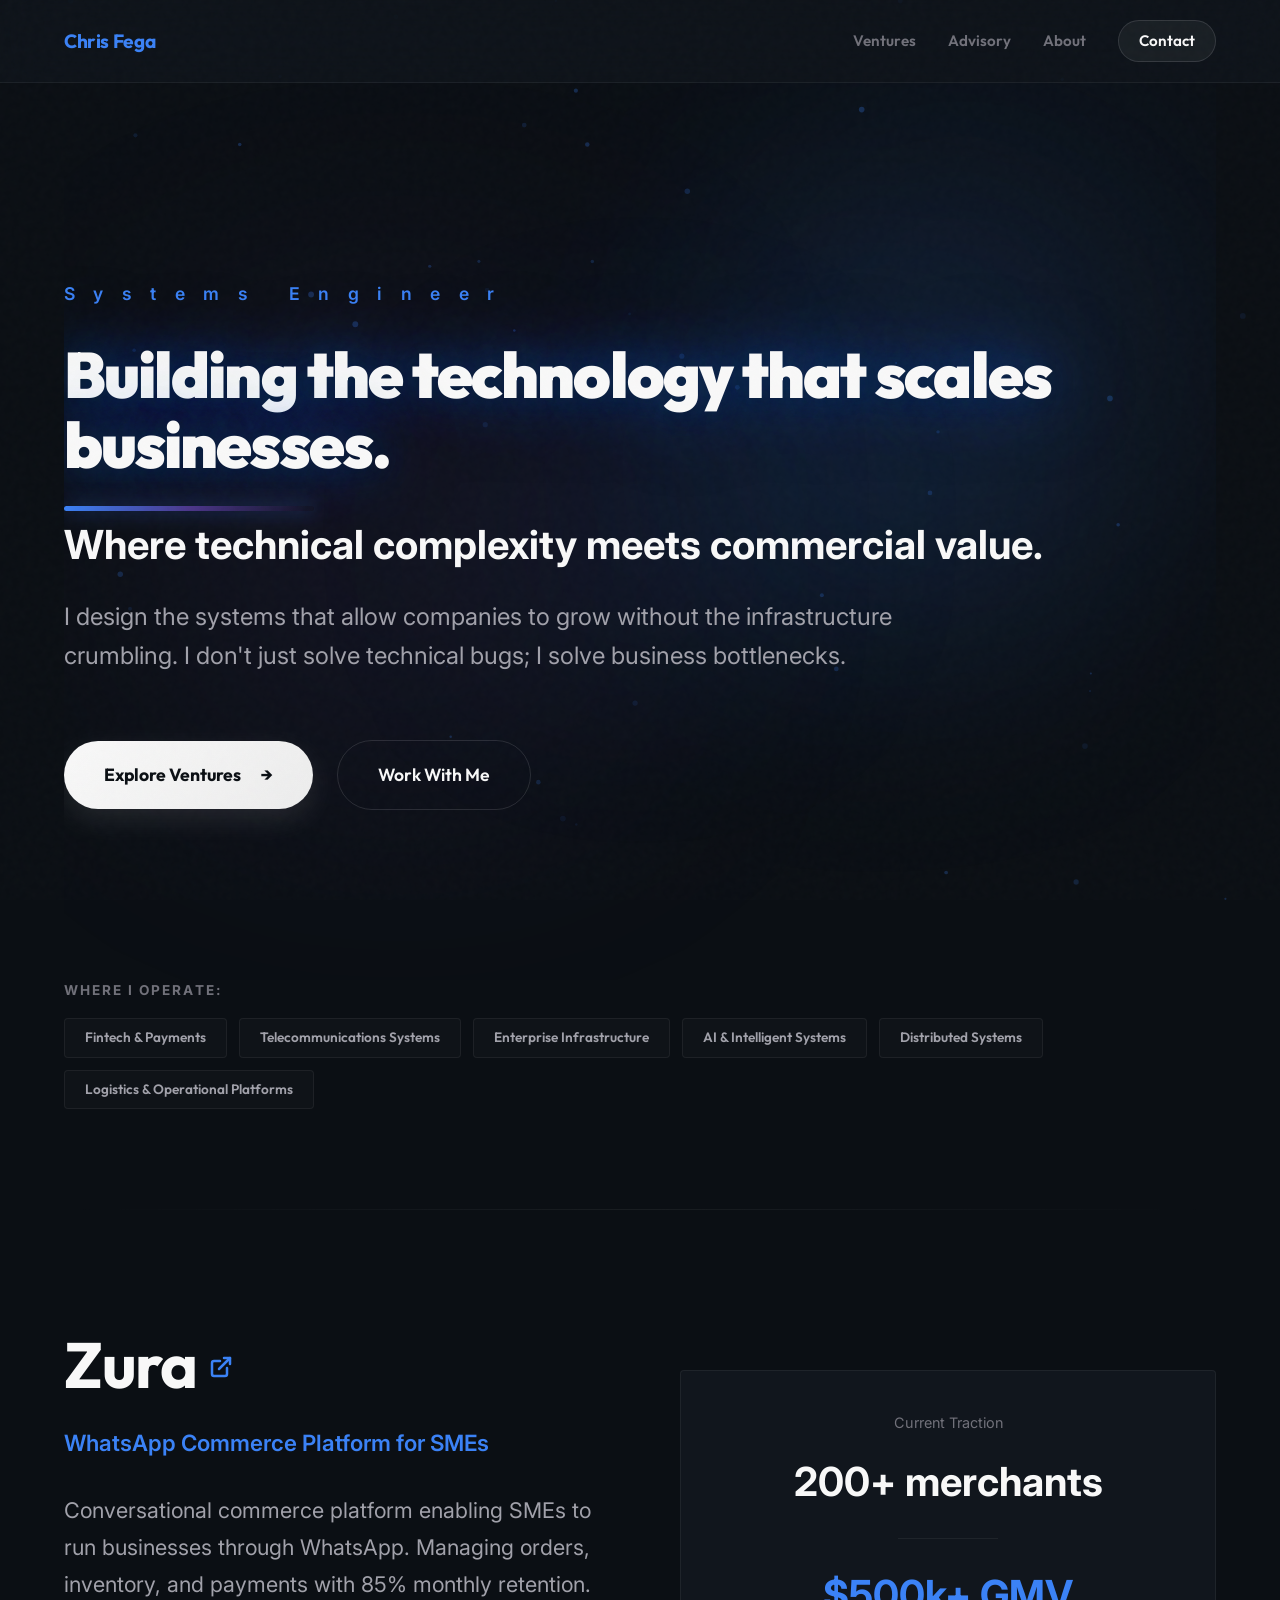
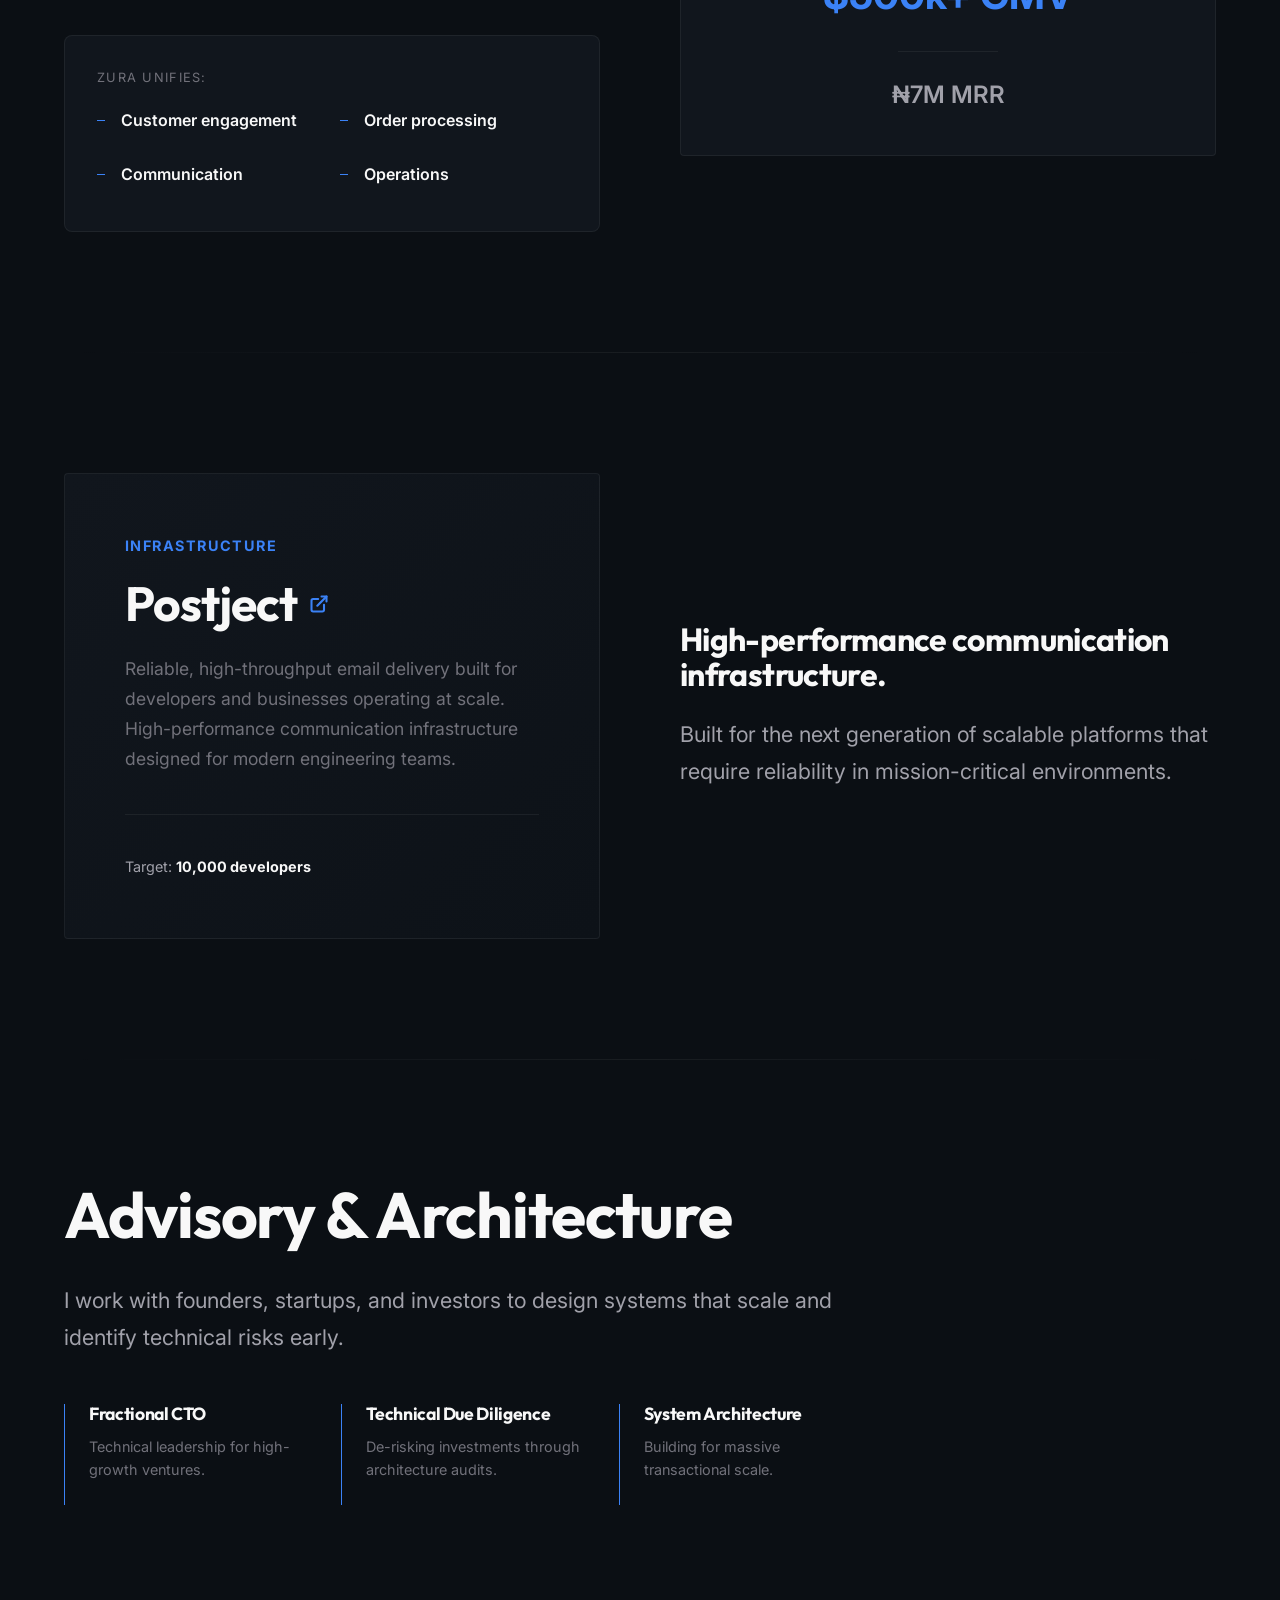
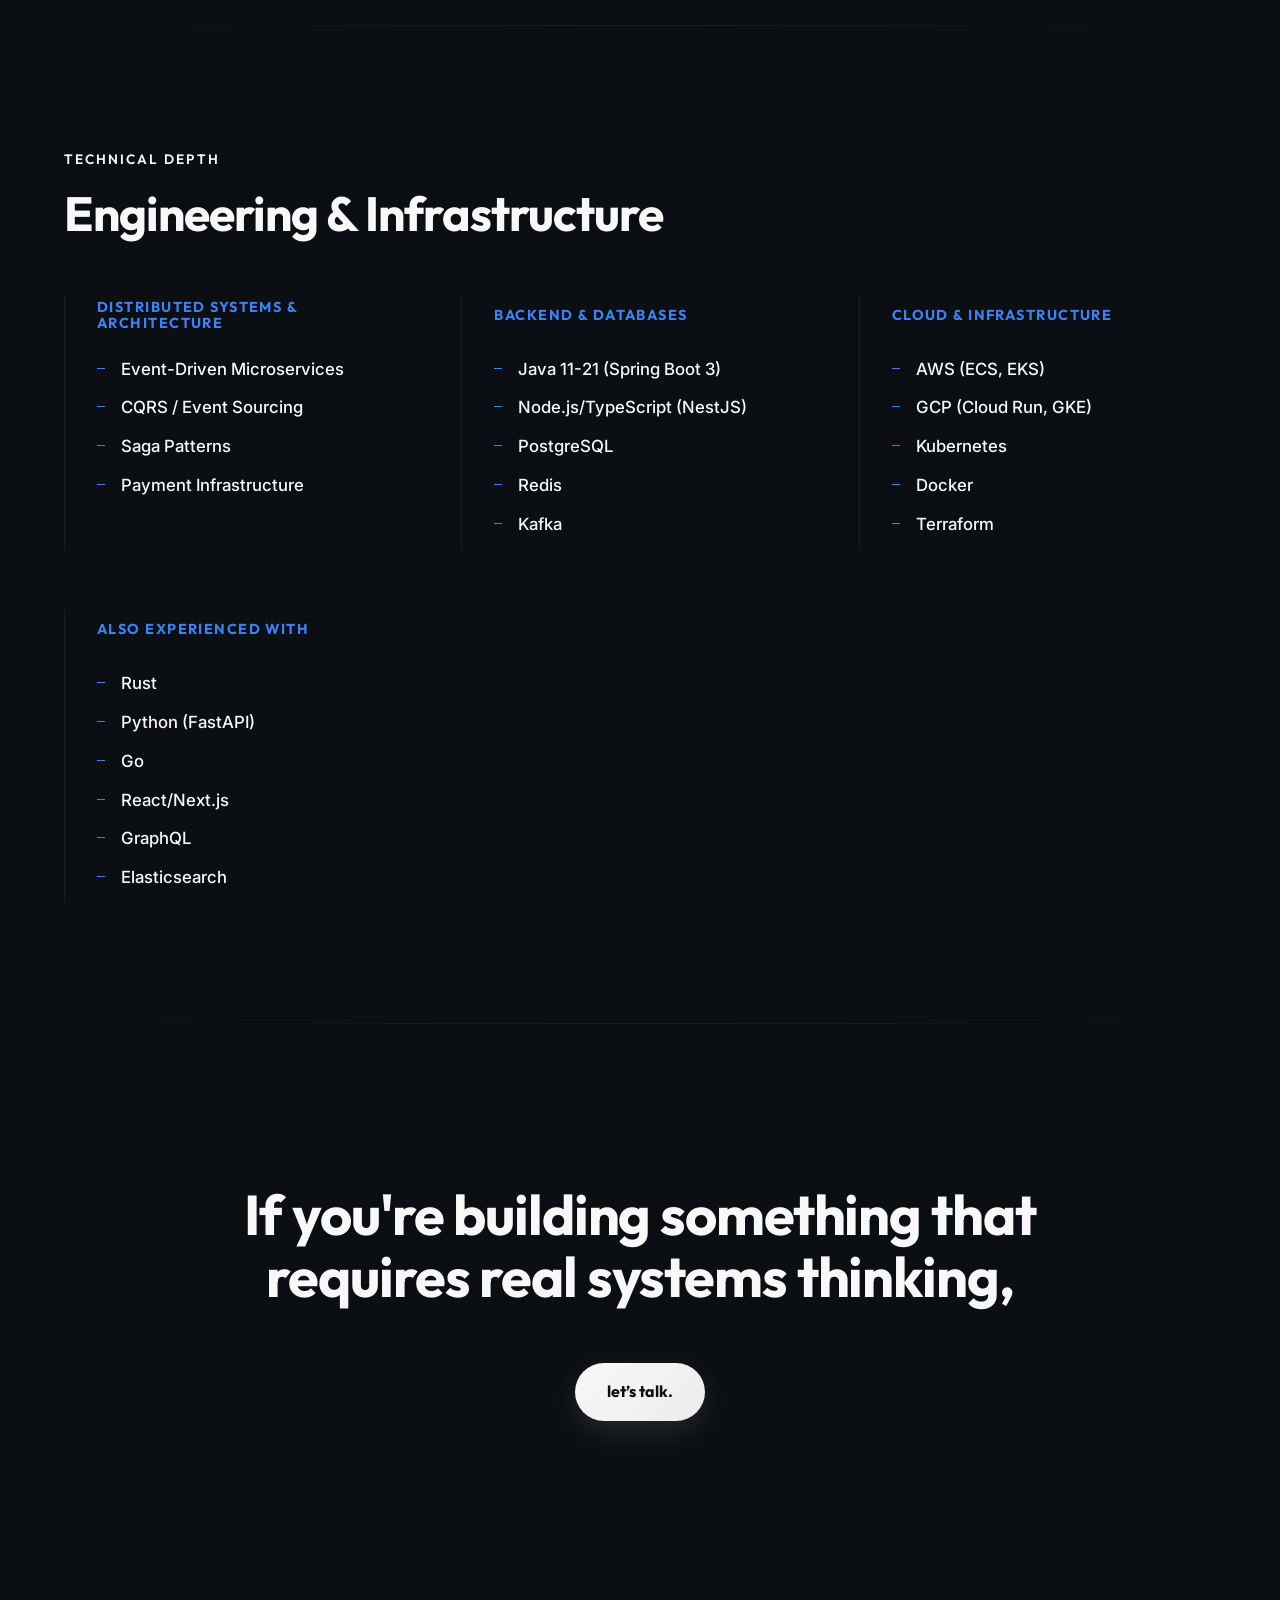
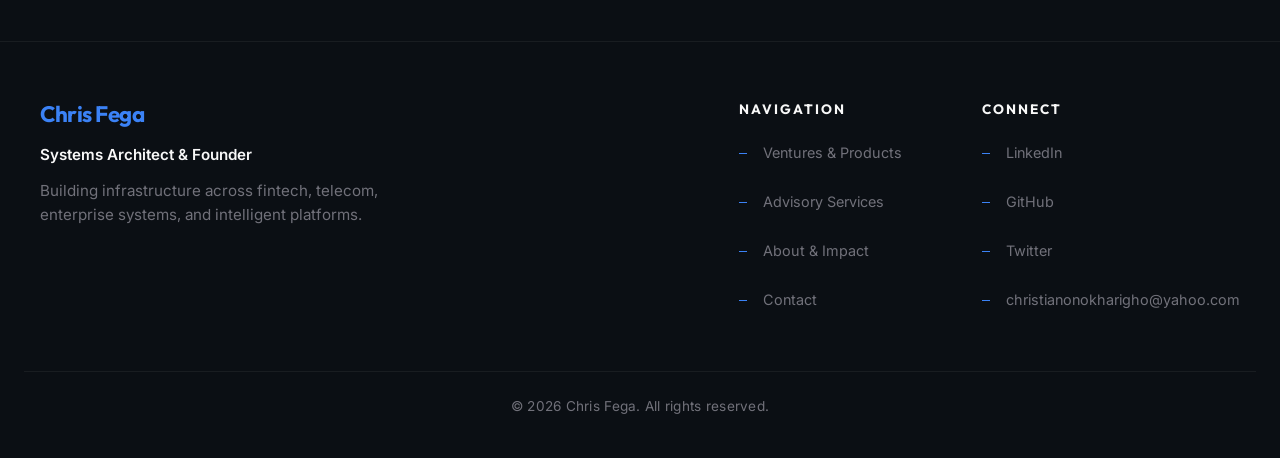
==== commit 8a99de26: "Deploy footer and layout spacing fixes" ====
--- a/index.html
+++ b/index.html
@@ -79,4 +79,4 @@
         .mobile-nav-link.active {
           color: var(--accent);
         }
-      </style><div style="max-width:1200px;margin:0 auto;padding:20px 24px;display:flex;justify-content:space-between;align-items:center"><a style="font-family:var(--font-heading);font-weight:700;font-size:1.2rem;letter-spacing:-0.02em;text-decoration:none;z-index:1001" href="/"><span class="text-accent">Chris Fega</span></a><div class="desktop-nav" style="display:flex;gap:32px;align-items:center;font-family:var(--font-heading);font-size:0.95rem;font-weight:600"><a class="nav-link " href="/ventures">Ventures</a><a class="nav-link " href="/advisory">Advisory</a><a class="nav-link " href="/about">About</a><a class="nav-btn " style="padding:8px 20px;border-radius:100px;text-decoration:none" href="/contact">Contact</a></div><button class="mobile-menu-btn" aria-label="Toggle Menu"><div style="width:24px;height:2px;background:var(--text-primary);margin-bottom:6px;transform:none;transition:0.3s"></div><div style="width:24px;height:2px;background:var(--text-primary);transition:0.3s;opacity:1"></div><div style="width:24px;height:2px;background:var(--text-primary);margin-top:6px;transform:none;transition:0.3s"></div></button></div><div class="mobile-overlay "><a class="mobile-nav-link " href="/ventures">Ventures</a><a class="mobile-nav-link " href="/advisory">Advisory</a><a class="mobile-nav-link " href="/about">About</a><a class="mobile-nav-link " href="/contact">Contact</a></div></nav><div style="padding-top:80px"><main><section class="section animate-in" id="hero" style="padding-top:150px;min-height:100vh;display:flex;flex-direction:column;justify-content:center;position:relative;overflow:hidden"><div class="bg-blur"></div><div class="hero-glow-orb" style="position:absolute;top:15%;right:8%;width:500px;height:500px;background:radial-gradient(circle, rgba(59, 130, 246, 0.12), transparent);filter:blur(100px);animation:float 8s ease-in-out infinite;z-index:0"></div><div class="hero-glow-orb" style="position:absolute;bottom:15%;left:3%;width:600px;height:600px;background:radial-gradient(circle, rgba(139, 92, 246, 0.08), transparent);filter:blur(120px);animation:float 12s ease-in-out infinite reverse;z-index:0"></div><div class="hero-glow-orb" style="position:absolute;top:50%;left:50%;width:400px;height:400px;background:radial-gradient(circle, rgba(59, 130, 246, 0.06), transparent);filter:blur(90px);animation:float 10s ease-in-out infinite 2s;z-index:0;transform:translate(-50%, -50%)"></div><div style="max-width:1200px;position:relative;z-index:1"><div class="delay-1 animate-in" style="margin-bottom:32px"><p class="text-accent" style="font-size:1.1rem;font-weight:600;letter-spacing:1.05em;margin:0">Systems Engineer</p></div><h1 class="delay-1 animate-in hero-title" style="font-size:clamp(4rem, 5vw, 4.5rem);margin-bottom:40px;line-height:1.1;font-weight:900;letter-spacing:-0.03em;text-transform:none;color:var(--text-primary)">Building the technology that scales businesses.</h1><div class="delay-2 animate-in" style="margin-bottom:64px"><p style="font-size:2.5rem;font-weight:700;color:var(--text-primary);margin-bottom:28px;line-height:1.2;max-width:1000px">Where technical complexity meets commercial value.</p><p class="lead" style="font-size:1.5rem;max-width:900px;margin-bottom:0;line-height:1.65;color:var(--text-secondary)">I design the systems that allow companies to grow without the infrastructure crumbling. I don&#x27;t just solve technical bugs; I solve business bottlenecks.</p></div><div class="delay-3 animate-in" style="margin-top:64px;display:flex;gap:24px;flex-wrap:wrap;align-items:center"><a href="/ventures" class="button-premium" style="font-size:1.1rem;padding:20px 40px">Explore Ventures<span style="margin-left:8px">→</span></a><a href="/contact" class="button-ghost" style="font-size:1.1rem;padding:20px 40px">Work With Me</a></div></div></section><section class="animate-in delay-3" style="padding:0 0 100px"><div style="display:flex;flex-wrap:wrap;gap:12px;align-items:center"><span class="text-muted" style="font-size:0.85rem;font-weight:700;text-transform:uppercase;letter-spacing:0.15em;margin-right:16px">Where I operate:</span><span style="padding:8px 20px;border:1px solid var(--border-subtle);border-radius:4px;font-size:0.85rem;color:var(--text-secondary);background:rgba(255,255,255,0.02);font-family:var(--font-heading);font-weight:600">Fintech &amp; Payments</span><span style="padding:8px 20px;border:1px solid var(--border-subtle);border-radius:4px;font-size:0.85rem;color:var(--text-secondary);background:rgba(255,255,255,0.02);font-family:var(--font-heading);font-weight:600">Telecommunications Systems</span><span style="padding:8px 20px;border:1px solid var(--border-subtle);border-radius:4px;font-size:0.85rem;color:var(--text-secondary);background:rgba(255,255,255,0.02);font-family:var(--font-heading);font-weight:600">Enterprise Infrastructure</span><span style="padding:8px 20px;border:1px solid var(--border-subtle);border-radius:4px;font-size:0.85rem;color:var(--text-secondary);background:rgba(255,255,255,0.02);font-family:var(--font-heading);font-weight:600">AI &amp; Intelligent Systems</span><span style="padding:8px 20px;border:1px solid var(--border-subtle);border-radius:4px;font-size:0.85rem;color:var(--text-secondary);background:rgba(255,255,255,0.02);font-family:var(--font-heading);font-weight:600">Distributed Systems</span><span style="padding:8px 20px;border:1px solid var(--border-subtle);border-radius:4px;font-size:0.85rem;color:var(--text-secondary);background:rgba(255,255,255,0.02);font-family:var(--font-heading);font-weight:600">Logistics &amp; Operational Platforms</span></div></section><div class="section-divider"></div><section class="section animate-in" id="zura"><div class="grid columns-2" style="align-items:start;gap:80px"><div><div style="margin-bottom:24px"><a href="https://zura.africa" target="_blank" rel="noopener noreferrer" style="text-decoration:none;color:inherit;display:inline-flex;align-items:center;gap:12px"><h2 style="font-size:clamp(2.5rem, 5vw, 4rem);margin:0">Zura</h2><svg viewBox="0 0 24 24" width="24" height="24" stroke="var(--accent)" stroke-width="2.5" fill="none" stroke-linecap="round" stroke-linejoin="round" style="margin-top:4px"><path d="M18 13v6a2 2 0 0 1-2 2H5a2 2 0 0 1-2-2V8a2 2 0 0 1 2-2h6"></path><polyline points="15 3 21 3 21 9"></polyline><line x1="10" y1="14" x2="21" y2="3"></line></svg></a></div><p style="font-size:1.4rem;color:var(--accent);font-weight:600;margin-bottom:32px">WhatsApp Commerce Platform for SMEs</p><p class="lead" style="margin-bottom:32px">Conversational commerce platform enabling SMEs to run businesses through WhatsApp. Managing orders, inventory, and payments with 85% monthly retention.</p><div style="background:var(--bg-surface);border:1px solid var(--border-subtle);padding:32px;border-radius:8px"><span class="text-muted" style="font-size:0.8rem;text-transform:uppercase;letter-spacing:0.1em;display:block;margin-bottom:20px">Zura unifies:</span><ul class="list-clean" style="padding:0;display:grid;grid-template-columns:1fr 1fr;gap:16px"><li style="color:var(--text-primary);font-weight:600">Customer engagement</li><li style="color:var(--text-primary);font-weight:600">Order processing</li><li style="color:var(--text-primary);font-weight:600">Communication</li><li style="color:var(--text-primary);font-weight:600">Operations</li></ul></div></div><div class="solid-card" style="margin-top:40px;text-align:center;display:flex;flex-direction:column;justify-content:center;min-height:300px"><span class="text-muted" style="font-size:0.9rem;margin-bottom:16px">Current Traction</span><p style="font-size:2.5rem;font-weight:700;color:var(--text-primary)">200+ merchants</p><div style="height:1px;background:var(--border-subtle);margin:24px auto;width:100px"></div><p style="font-size:2.5rem;font-weight:700;color:var(--accent)">$500k+ GMV</p><div style="height:1px;background:var(--border-subtle);margin:24px auto;width:100px"></div><p style="font-size:1.5rem;font-weight:600;color:var(--text-secondary)">₦7M MRR</p></div></div></section><div class="section-divider"></div><section class="section animate-in" id="postject"><div class="grid columns-2" style="gap:80px;align-items:center"><div class="solid-card" style="padding:60px;background:linear-gradient(135deg, var(--bg-surface) 0%, #0d1218 100%)"><span class="text-accent" style="font-size:0.9rem;font-weight:700;text-transform:uppercase;letter-spacing:0.1em;display:block;margin-bottom:20px">Infrastructure</span><div style="margin-bottom:24px"><a href="https://postject.com" target="_blank" rel="noopener noreferrer" style="text-decoration:none;color:inherit;display:inline-flex;align-items:center;gap:12px"><h2 style="margin:0">Postject</h2><svg viewBox="0 0 24 24" width="20" height="20" stroke="var(--accent)" stroke-width="2.5" fill="none" stroke-linecap="round" stroke-linejoin="round"><path d="M18 13v6a2 2 0 0 1-2 2H5a2 2 0 0 1-2-2V8a2 2 0 0 1 2-2h6"></path><polyline points="15 3 21 3 21 9"></polyline><line x1="10" y1="14" x2="21" y2="3"></line></svg></a></div><p class="text-muted" style="font-size:1.1rem;line-height:1.7">Reliable, high-throughput email delivery built for developers and businesses operating at scale. High-performance communication infrastructure designed for modern engineering teams.</p><div style="margin-top:40px;padding-top:40px;border-top:1px solid var(--border-subtle)"><p style="font-size:0.9rem;color:var(--text-secondary)">Target: <span style="color:var(--text-primary);font-weight:700">10,000 developers</span></p></div></div><div><h3 style="font-size:2rem;margin-bottom:24px">High-performance communication infrastructure.</h3><p class="lead">Built for the next generation of scalable platforms that require reliability in mission-critical environments.</p></div></div></section><div class="section-divider"></div><section class="section animate-in" id="advisory"><div style="max-width:800px"><h2 style="font-size:clamp(2.5rem, 5vw, 4rem);margin-bottom:32px">Advisory &amp; Architecture</h2><p class="lead" style="margin-bottom:48px">I work with founders, startups, and investors to design systems that scale and identify technical risks early.</p><div class="grid columns-3"><div style="border-left:1px solid var(--accent);padding-left:24px;padding-bottom:24px"><h4 style="margin-bottom:12px;font-size:1.1rem">Fractional CTO</h4><p class="text-muted" style="font-size:0.9rem">Technical leadership for high-growth ventures.</p></div><div style="border-left:1px solid var(--accent);padding-left:24px;padding-bottom:24px"><h4 style="margin-bottom:12px;font-size:1.1rem">Technical Due Diligence</h4><p class="text-muted" style="font-size:0.9rem">De-risking investments through architecture audits.</p></div><div style="border-left:1px solid var(--accent);padding-left:24px"><h4 style="margin-bottom:12px;font-size:1.1rem">System Architecture</h4><p class="text-muted" style="font-size:0.9rem">Building for massive transactional scale.</p></div></div></div></section><div class="section-divider"></div><section class="section animate-in" id="stack"><span class="small-label">Technical Depth</span><h2 style="margin-bottom:56px">Engineering &amp; Infrastructure</h2><div style="display:grid;grid-template-columns:repeat(auto-fit, minmax(280px, 1fr));gap:60px 40px"><div class="animate-in delay-1" style="border-left:1px solid var(--border-subtle);padding-left:32px"><h4 style="font-size:0.9rem;color:var(--accent);text-transform:uppercase;letter-spacing:0.1em;margin-bottom:20px;min-height:40px;display:flex;align-items:center">Distributed systems &amp; architecture</h4><ul class="list-clean" style="padding:0"><li style="color:var(--text-primary);font-weight:500;font-size:1.05rem;margin-bottom:12px">Event-Driven Microservices</li><li style="color:var(--text-primary);font-weight:500;font-size:1.05rem;margin-bottom:12px">CQRS / Event Sourcing</li><li style="color:var(--text-primary);font-weight:500;font-size:1.05rem;margin-bottom:12px">Saga Patterns</li><li style="color:var(--text-primary);font-weight:500;font-size:1.05rem;margin-bottom:12px">Payment Infrastructure</li></ul></div><div class="animate-in delay-2" style="border-left:1px solid var(--border-subtle);padding-left:32px"><h4 style="font-size:0.9rem;color:var(--accent);text-transform:uppercase;letter-spacing:0.1em;margin-bottom:20px;min-height:40px;display:flex;align-items:center">Backend &amp; databases</h4><ul class="list-clean" style="padding:0"><li style="color:var(--text-primary);font-weight:500;font-size:1.05rem;margin-bottom:12px">Java 11-21 (Spring Boot 3)</li><li style="color:var(--text-primary);font-weight:500;font-size:1.05rem;margin-bottom:12px">Node.js/TypeScript (NestJS)</li><li style="color:var(--text-primary);font-weight:500;font-size:1.05rem;margin-bottom:12px">PostgreSQL</li><li style="color:var(--text-primary);font-weight:500;font-size:1.05rem;margin-bottom:12px">Redis</li><li style="color:var(--text-primary);font-weight:500;font-size:1.05rem;margin-bottom:12px">Kafka</li></ul></div><div class="animate-in delay-3" style="border-left:1px solid var(--border-subtle);padding-left:32px"><h4 style="font-size:0.9rem;color:var(--accent);text-transform:uppercase;letter-spacing:0.1em;margin-bottom:20px;min-height:40px;display:flex;align-items:center">Cloud &amp; infrastructure</h4><ul class="list-clean" style="padding:0"><li style="color:var(--text-primary);font-weight:500;font-size:1.05rem;margin-bottom:12px">AWS (ECS, EKS)</li><li style="color:var(--text-primary);font-weight:500;font-size:1.05rem;margin-bottom:12px">GCP (Cloud Run, GKE)</li><li style="color:var(--text-primary);font-weight:500;font-size:1.05rem;margin-bottom:12px">Kubernetes</li><li style="color:var(--text-primary);font-weight:500;font-size:1.05rem;margin-bottom:12px">Docker</li><li style="color:var(--text-primary);font-weight:500;font-size:1.05rem;margin-bottom:12px">Terraform</li></ul></div><div class="animate-in delay-4" style="border-left:1px solid var(--border-subtle);padding-left:32px"><h4 style="font-size:0.9rem;color:var(--accent);text-transform:uppercase;letter-spacing:0.1em;margin-bottom:20px;min-height:40px;display:flex;align-items:center">Also experienced with</h4><ul class="list-clean" style="padding:0"><li style="color:var(--text-primary);font-weight:500;font-size:1.05rem;margin-bottom:12px">Rust</li><li style="color:var(--text-primary);font-weight:500;font-size:1.05rem;margin-bottom:12px">Python (FastAPI)</li><li style="color:var(--text-primary);font-weight:500;font-size:1.05rem;margin-bottom:12px">Go</li><li style="color:var(--text-primary);font-weight:500;font-size:1.05rem;margin-bottom:12px">React/Next.js</li><li style="color:var(--text-primary);font-weight:500;font-size:1.05rem;margin-bottom:12px">GraphQL</li><li style="color:var(--text-primary);font-weight:500;font-size:1.05rem;margin-bottom:12px">Elasticsearch</li></ul></div></div></section><div class="section-divider"></div><section class="section animate-in delay-2" style="text-align:center;padding:160px 0"><h2 style="max-width:800px;margin:0 auto 32px;font-size:clamp(2rem, 5vw, 3.5rem)">If you&#x27;re building something that requires real systems thinking,</h2><div style="margin-top:56px"><a href="/contact" class="button-premium">let’s talk.</a></div></section></main></div><footer class="footer" style="margin-top:120px;padding:80px 24px;border-top:1px solid var(--border-subtle)"><div style="max-width:1200px;margin:0 auto;display:flex;flex-wrap:wrap;justify-content:space-between;gap:60px"><div style="flex:1 1 400px;text-align:left"><h3 style="font-size:1.4rem;margin-bottom:16px;font-weight:700"><span class="text-accent">Chris Fega</span></h3><p style="color:var(--text-primary);font-weight:600;font-size:0.95rem;margin-bottom:12px">Systems Architect &amp; Founder</p><p class="text-muted" style="max-width:400px;font-size:0.95rem;line-height:1.6">Building infrastructure across fintech, telecom, enterprise systems, and intelligent platforms.</p></div><div style="display:flex;gap:80px;flex-wrap:wrap;text-align:left"><div><h4 style="color:var(--text-primary);margin-bottom:24px;font-size:0.85rem;text-transform:uppercase;letter-spacing:0.15em;font-weight:700">Navigation</h4><ul class="list-clean" style="display:flex;flex-direction:column;gap:14px;padding:0"><li><a class="text-muted" style="text-decoration:none" href="/ventures">Ventures &amp; Products</a></li><li><a class="text-muted" style="text-decoration:none" href="/advisory">Advisory Services</a></li><li><a class="text-muted" style="text-decoration:none" href="/about">About &amp; Impact</a></li><li><a class="text-muted" style="text-decoration:none" href="/contact">Contact</a></li></ul></div><div><h4 style="color:var(--text-primary);margin-bottom:24px;font-size:0.85rem;text-transform:uppercase;letter-spacing:0.15em;font-weight:700">Connect</h4><ul class="list-clean" style="display:flex;flex-direction:column;gap:14px;padding:0"><li><a href="https://linkedin.com/in/christian-onokharigho" target="_blank" rel="noopener noreferrer" class="text-muted" style="text-decoration:none">LinkedIn</a></li><li><a href="https://github.com/krixfega" target="_blank" rel="noopener noreferrer" class="text-muted" style="text-decoration:none">GitHub</a></li><li><a href="mailto:hello@chrisfega.com" class="text-muted" style="text-decoration:none">hello@chrisfega.com</a></li></ul></div></div></div><div style="border-top:1px solid var(--border-subtle);margin-top:80px;padding-top:40px;text-align:center;color:var(--text-muted);font-size:0.85rem;letter-spacing:0.02em">© <!-- -->2026<!-- --> Chris Fega. All rights reserved.</div></footer><script src="/_next/static/chunks/webpack-cb86a99cd2f791d1.js" async=""></script><script>(self.__next_f=self.__next_f||[]).push([0]);self.__next_f.push([2,null])</script><script>self.__next_f.push([1,"1:HL[\"/_next/static/css/242fda62fa203671.css\",\"style\"]\n"])</script><script>self.__next_f.push([1,"2:I[5751,[],\"\"]\n4:I[5007,[\"291\",\"static/chunks/291-421130fd0df41503.js\",\"185\",\"static/chunks/app/layout-fe11b9b2df0b7305.js\"],\"default\"]\n5:I[2168,[\"291\",\"static/chunks/291-421130fd0df41503.js\",\"185\",\"static/chunks/app/layout-fe11b9b2df0b7305.js\"],\"default\"]\n6:I[2914,[\"291\",\"static/chunks/291-421130fd0df41503.js\",\"185\",\"static/chunks/app/layout-fe11b9b2df0b7305.js\"],\"default\"]\n7:I[9275,[],\"\"]\n8:I[1343,[],\"\"]\n9:I[231,[\"291\",\"static/chunks/291-421130fd0df41503.js\",\"185\",\"static/chunks/app/layout-fe11b9b2df0b7305.js\"],\"\"]\nb:I[6130,[],\"\"]\nc:[]\n"])</script><script>self.__next_f.push([1,"0:[[[\"$\",\"link\",\"0\",{\"rel\":\"stylesheet\",\"href\":\"/_next/static/css/242fda62fa203671.css\",\"precedence\":\"next\",\"crossOrigin\":\"$undefined\"}]],[\"$\",\"$L2\",null,{\"buildId\":\"hD0awTgffLiAwIFbOdY0r\",\"assetPrefix\":\"\",\"initialCanonicalUrl\":\"/\",\"initialTree\":[\"\",{\"children\":[\"__PAGE__\",{}]},\"$undefined\",\"$undefined\",true],\"initialSeedData\":[\"\",{\"children\":[\"__PAGE__\",{},[[\"$L3\",[\"$\",\"main\",null,{\"children\":[[\"$\",\"section\",null,{\"className\":\"section animate-in\",\"id\":\"hero\",\"style\":{\"paddingTop\":\"150px\",\"minHeight\":\"100vh\",\"display\":\"flex\",\"flexDirection\":\"column\",\"justifyContent\":\"center\",\"position\":\"relative\",\"overflow\":\"hidden\"},\"children\":[[\"$\",\"div\",null,{\"className\":\"bg-blur\"}],[\"$\",\"div\",null,{\"className\":\"hero-glow-orb\",\"style\":{\"position\":\"absolute\",\"top\":\"15%\",\"right\":\"8%\",\"width\":\"500px\",\"height\":\"500px\",\"background\":\"radial-gradient(circle, rgba(59, 130, 246, 0.12), transparent)\",\"filter\":\"blur(100px)\",\"animation\":\"float 8s ease-in-out infinite\",\"zIndex\":0}}],[\"$\",\"div\",null,{\"className\":\"hero-glow-orb\",\"style\":{\"position\":\"absolute\",\"bottom\":\"15%\",\"left\":\"3%\",\"width\":\"600px\",\"height\":\"600px\",\"background\":\"radial-gradient(circle, rgba(139, 92, 246, 0.08), transparent)\",\"filter\":\"blur(120px)\",\"animation\":\"float 12s ease-in-out infinite reverse\",\"zIndex\":0}}],[\"$\",\"div\",null,{\"className\":\"hero-glow-orb\",\"style\":{\"position\":\"absolute\",\"top\":\"50%\",\"left\":\"50%\",\"width\":\"400px\",\"height\":\"400px\",\"background\":\"radial-gradient(circle, rgba(59, 130, 246, 0.06), transparent)\",\"filter\":\"blur(90px)\",\"animation\":\"float 10s ease-in-out infinite 2s\",\"zIndex\":0,\"transform\":\"translate(-50%, -50%)\"}}],[\"$\",\"div\",null,{\"style\":{\"maxWidth\":\"1200px\",\"position\":\"relative\",\"zIndex\":1},\"children\":[[\"$\",\"div\",null,{\"className\":\"delay-1 animate-in\",\"style\":{\"marginBottom\":\"32px\"},\"children\":[\"$\",\"p\",null,{\"className\":\"text-accent\",\"style\":{\"fontSize\":\"1.1rem\",\"fontWeight\":600,\"letterSpacing\":\"1.05em\",\"margin\":0},\"children\":\"Systems Engineer\"}]}],[\"$\",\"h1\",null,{\"className\":\"delay-1 animate-in hero-title\",\"style\":{\"fontSize\":\"clamp(4rem, 5vw, 4.5rem)\",\"marginBottom\":\"40px\",\"lineHeight\":1.1,\"fontWeight\":900,\"letterSpacing\":\"-0.03em\",\"textTransform\":\"none\",\"color\":\"var(--text-primary)\"},\"children\":\"Building the technology that scales businesses.\"}],[\"$\",\"div\",null,{\"className\":\"delay-2 animate-in\",\"style\":{\"marginBottom\":\"64px\"},\"children\":[[\"$\",\"p\",null,{\"style\":{\"fontSize\":\"2.5rem\",\"fontWeight\":700,\"color\":\"var(--text-primary)\",\"marginBottom\":\"28px\",\"lineHeight\":1.2,\"maxWidth\":\"1000px\"},\"children\":\"Where technical complexity meets commercial value.\"}],[\"$\",\"p\",null,{\"className\":\"lead\",\"style\":{\"fontSize\":\"1.5rem\",\"maxWidth\":\"900px\",\"marginBottom\":\"0\",\"lineHeight\":1.65,\"color\":\"var(--text-secondary)\"},\"children\":\"I design the systems that allow companies to grow without the infrastructure crumbling. I don't just solve technical bugs; I solve business bottlenecks.\"}]]}],[\"$\",\"div\",null,{\"className\":\"delay-3 animate-in\",\"style\":{\"marginTop\":\"64px\",\"display\":\"flex\",\"gap\":\"24px\",\"flexWrap\":\"wrap\",\"alignItems\":\"center\"},\"children\":[[\"$\",\"a\",null,{\"href\":\"/ventures\",\"className\":\"button-premium\",\"style\":{\"fontSize\":\"1.1rem\",\"padding\":\"20px 40px\"},\"children\":[\"Explore Ventures\",[\"$\",\"span\",null,{\"style\":{\"marginLeft\":\"8px\"},\"children\":\"→\"}]]}],[\"$\",\"a\",null,{\"href\":\"/contact\",\"className\":\"button-ghost\",\"style\":{\"fontSize\":\"1.1rem\",\"padding\":\"20px 40px\"},\"children\":\"Work With Me\"}]]}]]}]]}],[\"$\",\"section\",null,{\"className\":\"animate-in delay-3\",\"style\":{\"padding\":\"0 0 100px\"},\"children\":[\"$\",\"div\",null,{\"style\":{\"display\":\"flex\",\"flexWrap\":\"wrap\",\"gap\":\"12px\",\"alignItems\":\"center\"},\"children\":[[\"$\",\"span\",null,{\"className\":\"text-muted\",\"style\":{\"fontSize\":\"0.85rem\",\"fontWeight\":700,\"textTransform\":\"uppercase\",\"letterSpacing\":\"0.15em\",\"marginRight\":\"16px\"},\"children\":\"Where I operate:\"}],[[\"$\",\"span\",\"Fintech \u0026 Payments\",{\"style\":{\"padding\":\"8px 20px\",\"border\":\"1px solid var(--border-subtle)\",\"borderRadius\":\"4px\",\"fontSize\":\"0.85rem\",\"color\":\"var(--text-secondary)\",\"background\":\"rgba(255,255,255,0.02)\",\"fontFamily\":\"var(--font-heading)\",\"fontWeight\":600},\"children\":\"Fintech \u0026 Payments\"}],[\"$\",\"span\",\"Telecommunications Systems\",{\"style\":{\"padding\":\"8px 20px\",\"border\":\"1px solid var(--border-subtle)\",\"borderRadius\":\"4px\",\"fontSize\":\"0.85rem\",\"color\":\"var(--text-secondary)\",\"background\":\"rgba(255,255,255,0.02)\",\"fontFamily\":\"var(--font-heading)\",\"fontWeight\":600},\"children\":\"Telecommunications Systems\"}],[\"$\",\"span\",\"Enterprise Infrastructure\",{\"style\":{\"padding\":\"8px 20px\",\"border\":\"1px solid var(--border-subtle)\",\"borderRadius\":\"4px\",\"fontSize\":\"0.85rem\",\"color\":\"var(--text-secondary)\",\"background\":\"rgba(255,255,255,0.02)\",\"fontFamily\":\"var(--font-heading)\",\"fontWeight\":600},\"children\":\"Enterprise Infrastructure\"}],[\"$\",\"span\",\"AI \u0026 Intelligent Systems\",{\"style\":{\"padding\":\"8px 20px\",\"border\":\"1px solid var(--border-subtle)\",\"borderRadius\":\"4px\",\"fontSize\":\"0.85rem\",\"color\":\"var(--text-secondary)\",\"background\":\"rgba(255,255,255,0.02)\",\"fontFamily\":\"var(--font-heading)\",\"fontWeight\":600},\"children\":\"AI \u0026 Intelligent Systems\"}],[\"$\",\"span\",\"Distributed Systems\",{\"style\":{\"padding\":\"8px 20px\",\"border\":\"1px solid var(--border-subtle)\",\"borderRadius\":\"4px\",\"fontSize\":\"0.85rem\",\"color\":\"var(--text-secondary)\",\"background\":\"rgba(255,255,255,0.02)\",\"fontFamily\":\"var(--font-heading)\",\"fontWeight\":600},\"children\":\"Distributed Systems\"}],[\"$\",\"span\",\"Logistics \u0026 Operational Platforms\",{\"style\":{\"padding\":\"8px 20px\",\"border\":\"1px solid var(--border-subtle)\",\"borderRadius\":\"4px\",\"fontSize\":\"0.85rem\",\"color\":\"var(--text-secondary)\",\"background\":\"rgba(255,255,255,0.02)\",\"fontFamily\":\"var(--font-heading)\",\"fontWeight\":600},\"children\":\"Logistics \u0026 Operational Platforms\"}]]]}]}],[\"$\",\"div\",null,{\"className\":\"section-divider\"}],[\"$\",\"section\",null,{\"className\":\"section animate-in\",\"id\":\"zura\",\"children\":[\"$\",\"div\",null,{\"className\":\"grid columns-2\",\"style\":{\"alignItems\":\"start\",\"gap\":\"80px\"},\"children\":[[\"$\",\"div\",null,{\"children\":[[\"$\",\"div\",null,{\"style\":{\"marginBottom\":\"24px\"},\"children\":[\"$\",\"a\",null,{\"href\":\"https://zura.africa\",\"target\":\"_blank\",\"rel\":\"noopener noreferrer\",\"style\":{\"textDecoration\":\"none\",\"color\":\"inherit\",\"display\":\"inline-flex\",\"alignItems\":\"center\",\"gap\":\"12px\"},\"children\":[[\"$\",\"h2\",null,{\"style\":{\"fontSize\":\"clamp(2.5rem, 5vw, 4rem)\",\"margin\":0},\"children\":\"Zura\"}],[\"$\",\"svg\",null,{\"viewBox\":\"0 0 24 24\",\"width\":\"24\",\"height\":\"24\",\"stroke\":\"var(--accent)\",\"strokeWidth\":\"2.5\",\"fill\":\"none\",\"strokeLinecap\":\"round\",\"strokeLinejoin\":\"round\",\"style\":{\"marginTop\":\"4px\"},\"children\":[[\"$\",\"path\",null,{\"d\":\"M18 13v6a2 2 0 0 1-2 2H5a2 2 0 0 1-2-2V8a2 2 0 0 1 2-2h6\"}],[\"$\",\"polyline\",null,{\"points\":\"15 3 21 3 21 9\"}],[\"$\",\"line\",null,{\"x1\":\"10\",\"y1\":\"14\",\"x2\":\"21\",\"y2\":\"3\"}]]}]]}]}],[\"$\",\"p\",null,{\"style\":{\"fontSize\":\"1.4rem\",\"color\":\"var(--accent)\",\"fontWeight\":600,\"marginBottom\":\"32px\"},\"children\":\"WhatsApp Commerce Platform for SMEs\"}],[\"$\",\"p\",null,{\"className\":\"lead\",\"style\":{\"marginBottom\":\"32px\"},\"children\":\"Conversational commerce platform enabling SMEs to run businesses through WhatsApp. Managing orders, inventory, and payments with 85% monthly retention.\"}],[\"$\",\"div\",null,{\"style\":{\"background\":\"var(--bg-surface)\",\"border\":\"1px solid var(--border-subtle)\",\"padding\":\"32px\",\"borderRadius\":\"8px\"},\"children\":[[\"$\",\"span\",null,{\"className\":\"text-muted\",\"style\":{\"fontSize\":\"0.8rem\",\"textTransform\":\"uppercase\",\"letterSpacing\":\"0.1em\",\"display\":\"block\",\"marginBottom\":\"20px\"},\"children\":\"Zura unifies:\"}],[\"$\",\"ul\",null,{\"className\":\"list-clean\",\"style\":{\"padding\":0,\"display\":\"grid\",\"gridTemplateColumns\":\"1fr 1fr\",\"gap\":\"16px\"},\"children\":[[\"$\",\"li\",null,{\"style\":{\"color\":\"var(--text-primary)\",\"fontWeight\":600},\"children\":\"Customer engagement\"}],[\"$\",\"li\",null,{\"style\":{\"color\":\"var(--text-primary)\",\"fontWeight\":600},\"children\":\"Order processing\"}],[\"$\",\"li\",null,{\"style\":{\"color\":\"var(--text-primary)\",\"fontWeight\":600},\"children\":\"Communication\"}],[\"$\",\"li\",null,{\"style\":{\"color\":\"var(--text-primary)\",\"fontWeight\":600},\"children\":\"Operations\"}]]}]]}]]}],[\"$\",\"div\",null,{\"className\":\"solid-card\",\"style\":{\"marginTop\":\"40px\",\"textAlign\":\"center\",\"display\":\"flex\",\"flexDirection\":\"column\",\"justifyContent\":\"center\",\"minHeight\":\"300px\"},\"children\":[[\"$\",\"span\",null,{\"className\":\"text-muted\",\"style\":{\"fontSize\":\"0.9rem\",\"marginBottom\":\"16px\"},\"children\":\"Current Traction\"}],[\"$\",\"p\",null,{\"style\":{\"fontSize\":\"2.5rem\",\"fontWeight\":700,\"color\":\"var(--text-primary)\"},\"children\":\"200+ merchants\"}],[\"$\",\"div\",null,{\"style\":{\"height\":\"1px\",\"background\":\"var(--border-subtle)\",\"margin\":\"24px auto\",\"width\":\"100px\"}}],[\"$\",\"p\",null,{\"style\":{\"fontSize\":\"2.5rem\",\"fontWeight\":700,\"color\":\"var(--accent)\"},\"children\":\"$$500k+ GMV\"}],[\"$\",\"div\",null,{\"style\":{\"height\":\"1px\",\"background\":\"var(--border-subtle)\",\"margin\":\"24px auto\",\"width\":\"100px\"}}],[\"$\",\"p\",null,{\"style\":{\"fontSize\":\"1.5rem\",\"fontWeight\":600,\"color\":\"var(--text-secondary)\"},\"children\":\"₦7M MRR\"}]]}]]}]}],[\"$\",\"div\",null,{\"className\":\"section-divider\"}],[\"$\",\"section\",null,{\"className\":\"section animate-in\",\"id\":\"postject\",\"children\":[\"$\",\"div\",null,{\"className\":\"grid columns-2\",\"style\":{\"gap\":\"80px\",\"alignItems\":\"center\"},\"children\":[[\"$\",\"div\",null,{\"className\":\"solid-card\",\"style\":{\"padding\":\"60px\",\"background\":\"linear-gradient(135deg, var(--bg-surface) 0%, #0d1218 100%)\"},\"children\":[[\"$\",\"span\",null,{\"className\":\"text-accent\",\"style\":{\"fontSize\":\"0.9rem\",\"fontWeight\":700,\"textTransform\":\"uppercase\",\"letterSpacing\":\"0.1em\",\"display\":\"block\",\"marginBottom\":\"20px\"},\"children\":\"Infrastructure\"}],[\"$\",\"div\",null,{\"style\":{\"marginBottom\":\"24px\"},\"children\":[\"$\",\"a\",null,{\"href\":\"https://postject.com\",\"target\":\"_blank\",\"rel\":\"noopener noreferrer\",\"style\":{\"textDecoration\":\"none\",\"color\":\"inherit\",\"display\":\"inline-flex\",\"alignItems\":\"center\",\"gap\":\"12px\"},\"children\":[[\"$\",\"h2\",null,{\"style\":{\"margin\":0},\"children\":\"Postject\"}],[\"$\",\"svg\",null,{\"viewBox\":\"0 0 24 24\",\"width\":\"20\",\"height\":\"20\",\"stroke\":\"var(--accent)\",\"strokeWidth\":\"2.5\",\"fill\":\"none\",\"strokeLinecap\":\"round\",\"strokeLinejoin\":\"round\",\"children\":[[\"$\",\"path\",null,{\"d\":\"M18 13v6a2 2 0 0 1-2 2H5a2 2 0 0 1-2-2V8a2 2 0 0 1 2-2h6\"}],[\"$\",\"polyline\",null,{\"points\":\"15 3 21 3 21 9\"}],[\"$\",\"line\",null,{\"x1\":\"10\",\"y1\":\"14\",\"x2\":\"21\",\"y2\":\"3\"}]]}]]}]}],[\"$\",\"p\",null,{\"className\":\"text-muted\",\"style\":{\"fontSize\":\"1.1rem\",\"lineHeight\":1.7},\"children\":\"Reliable, high-throughput email delivery built for developers and businesses operating at scale. High-performance communication infrastructure designed for modern engineering teams.\"}],[\"$\",\"div\",null,{\"style\":{\"marginTop\":\"40px\",\"paddingTop\":\"40px\",\"borderTop\":\"1px solid var(--border-subtle)\"},\"children\":[\"$\",\"p\",null,{\"style\":{\"fontSize\":\"0.9rem\",\"color\":\"var(--text-secondary)\"},\"children\":[\"Target: \",[\"$\",\"span\",null,{\"style\":{\"color\":\"var(--text-primary)\",\"fontWeight\":700},\"children\":\"10,000 developers\"}]]}]}]]}],[\"$\",\"div\",null,{\"children\":[[\"$\",\"h3\",null,{\"style\":{\"fontSize\":\"2rem\",\"marginBottom\":\"24px\"},\"children\":\"High-performance communication infrastructure.\"}],[\"$\",\"p\",null,{\"className\":\"lead\",\"children\":\"Built for the next generation of scalable platforms that require reliability in mission-critical environments.\"}]]}]]}]}],[\"$\",\"div\",null,{\"className\":\"section-divider\"}],[\"$\",\"section\",null,{\"className\":\"section animate-in\",\"id\":\"advisory\",\"children\":[\"$\",\"div\",null,{\"style\":{\"maxWidth\":\"800px\"},\"children\":[[\"$\",\"h2\",null,{\"style\":{\"fontSize\":\"clamp(2.5rem, 5vw, 4rem)\",\"marginBottom\":\"32px\"},\"children\":\"Advisory \u0026 Architecture\"}],[\"$\",\"p\",null,{\"className\":\"lead\",\"style\":{\"marginBottom\":\"48px\"},\"children\":\"I work with founders, startups, and investors to design systems that scale and identify technical risks early.\"}],[\"$\",\"div\",null,{\"className\":\"grid columns-3\",\"children\":[[\"$\",\"div\",null,{\"style\":{\"borderLeft\":\"1px solid var(--accent)\",\"paddingLeft\":\"24px\",\"paddingBottom\":\"24px\"},\"children\":[[\"$\",\"h4\",null,{\"style\":{\"marginBottom\":\"12px\",\"fontSize\":\"1.1rem\"},\"children\":\"Fractional CTO\"}],[\"$\",\"p\",null,{\"className\":\"text-muted\",\"style\":{\"fontSize\":\"0.9rem\"},\"children\":\"Technical leadership for high-growth ventures.\"}]]}],[\"$\",\"div\",null,{\"style\":{\"borderLeft\":\"1px solid var(--accent)\",\"paddingLeft\":\"24px\",\"paddingBottom\":\"24px\"},\"children\":[[\"$\",\"h4\",null,{\"style\":{\"marginBottom\":\"12px\",\"fontSize\":\"1.1rem\"},\"children\":\"Technical Due Diligence\"}],[\"$\",\"p\",null,{\"className\":\"text-muted\",\"style\":{\"fontSize\":\"0.9rem\"},\"children\":\"De-risking investments through architecture audits.\"}]]}],[\"$\",\"div\",null,{\"style\":{\"borderLeft\":\"1px solid var(--accent)\",\"paddingLeft\":\"24px\"},\"children\":[[\"$\",\"h4\",null,{\"style\":{\"marginBottom\":\"12px\",\"fontSize\":\"1.1rem\"},\"children\":\"System Architecture\"}],[\"$\",\"p\",null,{\"className\":\"text-muted\",\"style\":{\"fontSize\":\"0.9rem\"},\"children\":\"Building for massive transactional scale.\"}]]}]]}]]}]}],[\"$\",\"div\",null,{\"className\":\"section-divider\"}],[\"$\",\"section\",null,{\"className\":\"section animate-in\",\"id\":\"stack\",\"children\":[[\"$\",\"span\",null,{\"className\":\"small-label\",\"children\":\"Technical Depth\"}],[\"$\",\"h2\",null,{\"style\":{\"marginBottom\":\"56px\"},\"children\":\"Engineering \u0026 Infrastructure\"}],[\"$\",\"div\",null,{\"style\":{\"display\":\"grid\",\"gridTemplateColumns\":\"repeat(auto-fit, minmax(280px, 1fr))\",\"gap\":\"60px 40px\"},\"children\":[[\"$\",\"div\",\"Distributed systems \u0026 architecture\",{\"className\":\"animate-in delay-1\",\"style\":{\"borderLeft\":\"1px solid var(--border-subtle)\",\"paddingLeft\":\"32px\"},\"children\":[[\"$\",\"h4\",null,{\"style\":{\"fontSize\":\"0.9rem\",\"color\":\"var(--accent)\",\"textTransform\":\"uppercase\",\"letterSpacing\":\"0.1em\",\"marginBottom\":\"20px\",\"minHeight\":\"40px\",\"display\":\"flex\",\"alignItems\":\"center\"},\"children\":\"Distributed systems \u0026 architecture\"}],[\"$\",\"ul\",null,{\"className\":\"list-clean\",\"style\":{\"padding\":0},\"children\":[[\"$\",\"li\",\"Event-Driven Microservices\",{\"style\":{\"color\":\"var(--text-primary)\",\"fontWeight\":500,\"fontSize\":\"1.05rem\",\"marginBottom\":\"12px\"},\"children\":\"Event-Driven Microservices\"}],[\"$\",\"li\",\"CQRS / Event Sourcing\",{\"style\":{\"color\":\"var(--text-primary)\",\"fontWeight\":500,\"fontSize\":\"1.05rem\",\"marginBottom\":\"12px\"},\"children\":\"CQRS / Event Sourcing\"}],[\"$\",\"li\",\"Saga Patterns\",{\"style\":{\"color\":\"var(--text-primary)\",\"fontWeight\":500,\"fontSize\":\"1.05rem\",\"marginBottom\":\"12px\"},\"children\":\"Saga Patterns\"}],[\"$\",\"li\",\"Payment Infrastructure\",{\"style\":{\"color\":\"var(--text-primary)\",\"fontWeight\":500,\"fontSize\":\"1.05rem\",\"marginBottom\":\"12px\"},\"children\":\"Payment Infrastructure\"}]]}]]}],[\"$\",\"div\",\"Backend \u0026 databases\",{\"className\":\"animate-in delay-2\",\"style\":{\"borderLeft\":\"1px solid var(--border-subtle)\",\"paddingLeft\":\"32px\"},\"children\":[[\"$\",\"h4\",null,{\"style\":{\"fontSize\":\"0.9rem\",\"color\":\"var(--accent)\",\"textTransform\":\"uppercase\",\"letterSpacing\":\"0.1em\",\"marginBottom\":\"20px\",\"minHeight\":\"40px\",\"display\":\"flex\",\"alignItems\":\"center\"},\"children\":\"Backend \u0026 databases\"}],[\"$\",\"ul\",null,{\"className\":\"list-clean\",\"style\":{\"padding\":0},\"children\":[[\"$\",\"li\",\"Java 11-21 (Spring Boot 3)\",{\"style\":{\"color\":\"var(--text-primary)\",\"fontWeight\":500,\"fontSize\":\"1.05rem\",\"marginBottom\":\"12px\"},\"children\":\"Java 11-21 (Spring Boot 3)\"}],[\"$\",\"li\",\"Node.js/TypeScript (NestJS)\",{\"style\":{\"color\":\"var(--text-primary)\",\"fontWeight\":500,\"fontSize\":\"1.05rem\",\"marginBottom\":\"12px\"},\"children\":\"Node.js/TypeScript (NestJS)\"}],[\"$\",\"li\",\"PostgreSQL\",{\"style\":{\"color\":\"var(--text-primary)\",\"fontWeight\":500,\"fontSize\":\"1.05rem\",\"marginBottom\":\"12px\"},\"children\":\"PostgreSQL\"}],[\"$\",\"li\",\"Redis\",{\"style\":{\"color\":\"var(--text-primary)\",\"fontWeight\":500,\"fontSize\":\"1.05rem\",\"marginBottom\":\"12px\"},\"children\":\"Redis\"}],[\"$\",\"li\",\"Kafka\",{\"style\":{\"color\":\"var(--text-primary)\",\"fontWeight\":500,\"fontSize\":\"1.05rem\",\"marginBottom\":\"12px\"},\"children\":\"Kafka\"}]]}]]}],[\"$\",\"div\",\"Cloud \u0026 infrastructure\",{\"className\":\"animate-in delay-3\",\"style\":{\"borderLeft\":\"1px solid var(--border-subtle)\",\"paddingLeft\":\"32px\"},\"children\":[[\"$\",\"h4\",null,{\"style\":{\"fontSize\":\"0.9rem\",\"color\":\"var(--accent)\",\"textTransform\":\"uppercase\",\"letterSpacing\":\"0.1em\",\"marginBottom\":\"20px\",\"minHeight\":\"40px\",\"display\":\"flex\",\"alignItems\":\"center\"},\"children\":\"Cloud \u0026 infrastructure\"}],[\"$\",\"ul\",null,{\"className\":\"list-clean\",\"style\":{\"padding\":0},\"children\":[[\"$\",\"li\",\"AWS (ECS, EKS)\",{\"style\":{\"color\":\"var(--text-primary)\",\"fontWeight\":500,\"fontSize\":\"1.05rem\",\"marginBottom\":\"12px\"},\"children\":\"AWS (ECS, EKS)\"}],[\"$\",\"li\",\"GCP (Cloud Run, GKE)\",{\"style\":{\"color\":\"var(--text-primary)\",\"fontWeight\":500,\"fontSize\":\"1.05rem\",\"marginBottom\":\"12px\"},\"children\":\"GCP (Cloud Run, GKE)\"}],[\"$\",\"li\",\"Kubernetes\",{\"style\":{\"color\":\"var(--text-primary)\",\"fontWeight\":500,\"fontSize\":\"1.05rem\",\"marginBottom\":\"12px\"},\"children\":\"Kubernetes\"}],[\"$\",\"li\",\"Docker\",{\"style\":{\"color\":\"var(--text-primary)\",\"fontWeight\":500,\"fontSize\":\"1.05rem\",\"marginBottom\":\"12px\"},\"children\":\"Docker\"}],[\"$\",\"li\",\"Terraform\",{\"style\":{\"color\":\"var(--text-primary)\",\"fontWeight\":500,\"fontSize\":\"1.05rem\",\"marginBottom\":\"12px\"},\"children\":\"Terraform\"}]]}]]}],[\"$\",\"div\",\"Also experienced with\",{\"className\":\"animate-in delay-4\",\"style\":{\"borderLeft\":\"1px solid var(--border-subtle)\",\"paddingLeft\":\"32px\"},\"children\":[[\"$\",\"h4\",null,{\"style\":{\"fontSize\":\"0.9rem\",\"color\":\"var(--accent)\",\"textTransform\":\"uppercase\",\"letterSpacing\":\"0.1em\",\"marginBottom\":\"20px\",\"minHeight\":\"40px\",\"display\":\"flex\",\"alignItems\":\"center\"},\"children\":\"Also experienced with\"}],[\"$\",\"ul\",null,{\"className\":\"list-clean\",\"style\":{\"padding\":0},\"children\":[[\"$\",\"li\",\"Rust\",{\"style\":{\"color\":\"var(--text-primary)\",\"fontWeight\":500,\"fontSize\":\"1.05rem\",\"marginBottom\":\"12px\"},\"children\":\"Rust\"}],[\"$\",\"li\",\"Python (FastAPI)\",{\"style\":{\"color\":\"var(--text-primary)\",\"fontWeight\":500,\"fontSize\":\"1.05rem\",\"marginBottom\":\"12px\"},\"children\":\"Python (FastAPI)\"}],[\"$\",\"li\",\"Go\",{\"style\":{\"color\":\"var(--text-primary)\",\"fontWeight\":500,\"fontSize\":\"1.05rem\",\"marginBottom\":\"12px\"},\"children\":\"Go\"}],[\"$\",\"li\",\"React/Next.js\",{\"style\":{\"color\":\"var(--text-primary)\",\"fontWeight\":500,\"fontSize\":\"1.05rem\",\"marginBottom\":\"12px\"},\"children\":\"React/Next.js\"}],[\"$\",\"li\",\"GraphQL\",{\"style\":{\"color\":\"var(--text-primary)\",\"fontWeight\":500,\"fontSize\":\"1.05rem\",\"marginBottom\":\"12px\"},\"children\":\"GraphQL\"}],[\"$\",\"li\",\"Elasticsearch\",{\"style\":{\"color\":\"var(--text-primary)\",\"fontWeight\":500,\"fontSize\":\"1.05rem\",\"marginBottom\":\"12px\"},\"children\":\"Elasticsearch\"}]]}]]}]]}]]}],[\"$\",\"div\",null,{\"className\":\"section-divider\"}],[\"$\",\"section\",null,{\"className\":\"section animate-in delay-2\",\"style\":{\"textAlign\":\"center\",\"padding\":\"160px 0\"},\"children\":[[\"$\",\"h2\",null,{\"style\":{\"maxWidth\":\"800px\",\"margin\":\"0 auto 32px\",\"fontSize\":\"clamp(2rem, 5vw, 3.5rem)\"},\"children\":\"If you're building something that requires real systems thinking,\"}],[\"$\",\"div\",null,{\"style\":{\"marginTop\":\"56px\"},\"children\":[\"$\",\"a\",null,{\"href\":\"/contact\",\"className\":\"button-premium\",\"children\":\"let’s talk.\"}]}]]}]]}]],null],null]},[[\"$\",\"html\",null,{\"lang\":\"en\",\"children\":[\"$\",\"body\",null,{\"children\":[[\"$\",\"div\",null,{\"className\":\"noise\"}],[\"$\",\"$L4\",null,{}],[\"$\",\"$L5\",null,{}],[\"$\",\"$L6\",null,{}],[\"$\",\"div\",null,{\"style\":{\"paddingTop\":\"80px\"},\"children\":[\"$\",\"$L7\",null,{\"parallelRouterKey\":\"children\",\"segmentPath\":[\"children\"],\"error\":\"$undefined\",\"errorStyles\":\"$undefined\",\"errorScripts\":\"$undefined\",\"template\":[\"$\",\"$L8\",null,{}],\"templateStyles\":\"$undefined\",\"templateScripts\":\"$undefined\",\"notFound\":[[\"$\",\"title\",null,{\"children\":\"404: This page could not be found.\"}],[\"$\",\"div\",null,{\"style\":{\"fontFamily\":\"system-ui,\\\"Segoe UI\\\",Roboto,Helvetica,Arial,sans-serif,\\\"Apple Color Emoji\\\",\\\"Segoe UI Emoji\\\"\",\"height\":\"100vh\",\"textAlign\":\"center\",\"display\":\"flex\",\"flexDirection\":\"column\",\"alignItems\":\"center\",\"justifyContent\":\"center\"},\"children\":[\"$\",\"div\",null,{\"children\":[[\"$\",\"style\",null,{\"dangerouslySetInnerHTML\":{\"__html\":\"body{color:#000;background:#fff;margin:0}.next-error-h1{border-right:1px solid rgba(0,0,0,.3)}@media (prefers-color-scheme:dark){body{color:#fff;background:#000}.next-error-h1{border-right:1px solid rgba(255,255,255,.3)}}\"}}],[\"$\",\"h1\",null,{\"className\":\"next-error-h1\",\"style\":{\"display\":\"inline-block\",\"margin\":\"0 20px 0 0\",\"padding\":\"0 23px 0 0\",\"fontSize\":24,\"fontWeight\":500,\"verticalAlign\":\"top\",\"lineHeight\":\"49px\"},\"children\":\"404\"}],[\"$\",\"div\",null,{\"style\":{\"display\":\"inline-block\"},\"children\":[\"$\",\"h2\",null,{\"style\":{\"fontSize\":14,\"fontWeight\":400,\"lineHeight\":\"49px\",\"margin\":0},\"children\":\"This page could not be found.\"}]}]]}]}]],\"notFoundStyles\":[],\"styles\":null}]}],[\"$\",\"footer\",null,{\"className\":\"footer\",\"style\":{\"marginTop\":\"120px\",\"padding\":\"80px 24px\",\"borderTop\":\"1px solid var(--border-subtle)\"},\"children\":[[\"$\",\"div\",null,{\"style\":{\"maxWidth\":\"1200px\",\"margin\":\"0 auto\",\"display\":\"flex\",\"flexWrap\":\"wrap\",\"justifyContent\":\"space-between\",\"gap\":\"60px\"},\"children\":[[\"$\",\"div\",null,{\"style\":{\"flex\":\"1 1 400px\",\"textAlign\":\"left\"},\"children\":[[\"$\",\"h3\",null,{\"style\":{\"fontSize\":\"1.4rem\",\"marginBottom\":\"16px\",\"fontWeight\":700},\"children\":[\"$\",\"span\",null,{\"className\":\"text-accent\",\"children\":\"Chris Fega\"}]}],[\"$\",\"p\",null,{\"style\":{\"color\":\"var(--text-primary)\",\"fontWeight\":600,\"fontSize\":\"0.95rem\",\"marginBottom\":\"12px\"},\"children\":\"Systems Architect \u0026 Founder\"}],[\"$\",\"p\",null,{\"className\":\"text-muted\",\"style\":{\"maxWidth\":\"400px\",\"fontSize\":\"0.95rem\",\"lineHeight\":1.6},\"children\":\"Building infrastructure across fintech, telecom, enterprise systems, and intelligent platforms.\"}]]}],[\"$\",\"div\",null,{\"style\":{\"display\":\"flex\",\"gap\":\"80px\",\"flexWrap\":\"wrap\",\"textAlign\":\"left\"},\"children\":[[\"$\",\"div\",null,{\"children\":[[\"$\",\"h4\",null,{\"style\":{\"color\":\"var(--text-primary)\",\"marginBottom\":\"24px\",\"fontSize\":\"0.85rem\",\"textTransform\":\"uppercase\",\"letterSpacing\":\"0.15em\",\"fontWeight\":700},\"children\":\"Navigation\"}],[\"$\",\"ul\",null,{\"className\":\"list-clean\",\"style\":{\"display\":\"flex\",\"flexDirection\":\"column\",\"gap\":\"14px\",\"padding\":0},\"children\":[[\"$\",\"li\",null,{\"children\":[\"$\",\"$L9\",null,{\"href\":\"/ventures\",\"className\":\"text-muted\",\"style\":{\"textDecoration\":\"none\"},\"children\":\"Ventures \u0026 Products\"}]}],[\"$\",\"li\",null,{\"children\":[\"$\",\"$L9\",null,{\"href\":\"/advisory\",\"className\":\"text-muted\",\"style\":{\"textDecoration\":\"none\"},\"children\":\"Advisory Services\"}]}],[\"$\",\"li\",null,{\"children\":[\"$\",\"$L9\",null,{\"href\":\"/about\",\"className\":\"text-muted\",\"style\":{\"textDecoration\":\"none\"},\"children\":\"About \u0026 Impact\"}]}],[\"$\",\"li\",null,{\"children\":[\"$\",\"$L9\",null,{\"href\":\"/contact\",\"className\":\"text-muted\",\"style\":{\"textDecoration\":\"none\"},\"children\":\"Contact\"}]}]]}]]}],[\"$\",\"div\",null,{\"children\":[[\"$\",\"h4\",null,{\"style\":{\"color\":\"var(--text-primary)\",\"marginBottom\":\"24px\",\"fontSize\":\"0.85rem\",\"textTransform\":\"uppercase\",\"letterSpacing\":\"0.15em\",\"fontWeight\":700},\"children\":\"Connect\"}],[\"$\",\"ul\",null,{\"className\":\"list-clean\",\"style\":{\"display\":\"flex\",\"flexDirection\":\"column\",\"gap\":\"14px\",\"padding\":0},\"children\":[[\"$\",\"li\",null,{\"children\":[\"$\",\"a\",null,{\"href\":\"https://linkedin.com/in/christian-onokharigho\",\"target\":\"_blank\",\"rel\":\"noopener noreferrer\",\"className\":\"text-muted\",\"style\":{\"textDecoration\":\"none\"},\"children\":\"LinkedIn\"}]}],[\"$\",\"li\",null,{\"children\":[\"$\",\"a\",null,{\"href\":\"https://github.com/krixfega\",\"target\":\"_blank\",\"rel\":\"noopener noreferrer\",\"className\":\"text-muted\",\"style\":{\"textDecoration\":\"none\"},\"children\":\"GitHub\"}]}],[\"$\",\"li\",null,{\"children\":[\"$\",\"a\",null,{\"href\":\"mailto:hello@chrisfega.com\",\"className\":\"text-muted\",\"style\":{\"textDecoration\":\"none\"},\"children\":\"hello@chrisfega.com\"}]}]]}]]}]]}]]}],[\"$\",\"div\",null,{\"style\":{\"borderTop\":\"1px solid var(--border-subtle)\",\"marginTop\":\"80px\",\"paddingTop\":\"40px\",\"textAlign\":\"center\",\"color\":\"var(--text-muted)\",\"fontSize\":\"0.85rem\",\"letterSpacing\":\"0.02em\"},\"children\":[\"© \",2026,\" Chris Fega. All rights reserved.\"]}]]}]]}]}],null],null],\"couldBeIntercepted\":false,\"initialHead\":[null,\"$La\"],\"globalErrorComponent\":\"$b\",\"missingSlots\":\"$Wc\"}]]\n"])</script><script>self.__next_f.push([1,"a:[[\"$\",\"meta\",\"0\",{\"name\":\"viewport\",\"content\":\"width=device-width, initial-scale=1\"}],[\"$\",\"meta\",\"1\",{\"charSet\":\"utf-8\"}],[\"$\",\"title\",\"2\",{\"children\":\"Christian Fega | Principal Platform Engineer \u0026 Founder\"}],[\"$\",\"meta\",\"3\",{\"name\":\"description\",\"content\":\"Staff-level Software Engineer with 11+ years building distributed systems, payment infrastructure, and SaaS platforms at scale. Founder of Zura, Postject, and Drawra.\"}]]\n3:null\n"])</script></body></html>+      </style><div style="max-width:1200px;margin:0 auto;padding:20px 24px;display:flex;justify-content:space-between;align-items:center"><a style="font-family:var(--font-heading);font-weight:700;font-size:1.2rem;letter-spacing:-0.02em;text-decoration:none;z-index:1001" href="/"><span class="text-accent">Chris Fega</span></a><div class="desktop-nav" style="display:flex;gap:32px;align-items:center;font-family:var(--font-heading);font-size:0.95rem;font-weight:600"><a class="nav-link " href="/ventures">Ventures</a><a class="nav-link " href="/advisory">Advisory</a><a class="nav-link " href="/about">About</a><a class="nav-btn " style="padding:8px 20px;border-radius:100px;text-decoration:none" href="/contact">Contact</a></div><button class="mobile-menu-btn" aria-label="Toggle Menu"><div style="width:24px;height:2px;background:var(--text-primary);margin-bottom:6px;transform:none;transition:0.3s"></div><div style="width:24px;height:2px;background:var(--text-primary);transition:0.3s;opacity:1"></div><div style="width:24px;height:2px;background:var(--text-primary);margin-top:6px;transform:none;transition:0.3s"></div></button></div><div class="mobile-overlay "><a class="mobile-nav-link " href="/ventures">Ventures</a><a class="mobile-nav-link " href="/advisory">Advisory</a><a class="mobile-nav-link " href="/about">About</a><a class="mobile-nav-link " href="/contact">Contact</a></div></nav><div style="padding-top:80px"><main><section class="section animate-in" id="hero" style="padding-top:150px;min-height:100vh;display:flex;flex-direction:column;justify-content:center;position:relative;overflow:hidden"><div class="bg-blur"></div><div class="hero-glow-orb" style="position:absolute;top:15%;right:8%;width:500px;height:500px;background:radial-gradient(circle, rgba(59, 130, 246, 0.12), transparent);filter:blur(100px);animation:float 8s ease-in-out infinite;z-index:0"></div><div class="hero-glow-orb" style="position:absolute;bottom:15%;left:3%;width:600px;height:600px;background:radial-gradient(circle, rgba(139, 92, 246, 0.08), transparent);filter:blur(120px);animation:float 12s ease-in-out infinite reverse;z-index:0"></div><div class="hero-glow-orb" style="position:absolute;top:50%;left:50%;width:400px;height:400px;background:radial-gradient(circle, rgba(59, 130, 246, 0.06), transparent);filter:blur(90px);animation:float 10s ease-in-out infinite 2s;z-index:0;transform:translate(-50%, -50%)"></div><div style="max-width:1200px;position:relative;z-index:1"><div class="delay-1 animate-in" style="margin-bottom:32px"><p class="text-accent" style="font-size:1.1rem;font-weight:600;letter-spacing:1.05em;margin:0">Systems Engineer</p></div><h1 class="delay-1 animate-in hero-title" style="font-size:clamp(4rem, 5vw, 4.5rem);margin-bottom:40px;line-height:1.1;font-weight:900;letter-spacing:-0.03em;text-transform:none;color:var(--text-primary)">Building the technology that scales businesses.</h1><div class="delay-2 animate-in" style="margin-bottom:64px"><p style="font-size:2.5rem;font-weight:700;color:var(--text-primary);margin-bottom:28px;line-height:1.2;max-width:1000px">Where technical complexity meets commercial value.</p><p class="lead" style="font-size:1.5rem;max-width:900px;margin-bottom:0;line-height:1.65;color:var(--text-secondary)">I design the systems that allow companies to grow without the infrastructure crumbling. I don&#x27;t just solve technical bugs; I solve business bottlenecks.</p></div><div class="delay-3 animate-in" style="margin-top:64px;display:flex;gap:24px;flex-wrap:wrap;align-items:center"><a href="/ventures" class="button-premium" style="font-size:1.1rem;padding:20px 40px">Explore Ventures<span style="margin-left:8px">→</span></a><a href="/contact" class="button-ghost" style="font-size:1.1rem;padding:20px 40px">Work With Me</a></div></div></section><section class="animate-in delay-3" style="padding:0 0 100px"><div style="display:flex;flex-wrap:wrap;gap:12px;align-items:center"><span class="text-muted" style="font-size:0.85rem;font-weight:700;text-transform:uppercase;letter-spacing:0.15em;margin-right:16px;flex-basis:100%;margin-bottom:4px">Where I operate:</span><span style="padding:8px 20px;border:1px solid var(--border-subtle);border-radius:4px;font-size:0.85rem;color:var(--text-secondary);background:rgba(255,255,255,0.02);font-family:var(--font-heading);font-weight:600">Fintech &amp; Payments</span><span style="padding:8px 20px;border:1px solid var(--border-subtle);border-radius:4px;font-size:0.85rem;color:var(--text-secondary);background:rgba(255,255,255,0.02);font-family:var(--font-heading);font-weight:600">Telecommunications Systems</span><span style="padding:8px 20px;border:1px solid var(--border-subtle);border-radius:4px;font-size:0.85rem;color:var(--text-secondary);background:rgba(255,255,255,0.02);font-family:var(--font-heading);font-weight:600">Enterprise Infrastructure</span><span style="padding:8px 20px;border:1px solid var(--border-subtle);border-radius:4px;font-size:0.85rem;color:var(--text-secondary);background:rgba(255,255,255,0.02);font-family:var(--font-heading);font-weight:600">AI &amp; Intelligent Systems</span><span style="padding:8px 20px;border:1px solid var(--border-subtle);border-radius:4px;font-size:0.85rem;color:var(--text-secondary);background:rgba(255,255,255,0.02);font-family:var(--font-heading);font-weight:600">Distributed Systems</span><span style="padding:8px 20px;border:1px solid var(--border-subtle);border-radius:4px;font-size:0.85rem;color:var(--text-secondary);background:rgba(255,255,255,0.02);font-family:var(--font-heading);font-weight:600">Logistics &amp; Operational Platforms</span></div></section><div class="section-divider"></div><section class="section animate-in" id="zura"><div class="grid columns-2" style="align-items:start;gap:80px"><div><div style="margin-bottom:24px"><a href="https://zura.africa" target="_blank" rel="noopener noreferrer" style="text-decoration:none;color:inherit;display:inline-flex;align-items:center;gap:12px"><h2 style="font-size:clamp(2.5rem, 5vw, 4rem);margin:0">Zura</h2><svg viewBox="0 0 24 24" width="24" height="24" stroke="var(--accent)" stroke-width="2.5" fill="none" stroke-linecap="round" stroke-linejoin="round" style="margin-top:4px"><path d="M18 13v6a2 2 0 0 1-2 2H5a2 2 0 0 1-2-2V8a2 2 0 0 1 2-2h6"></path><polyline points="15 3 21 3 21 9"></polyline><line x1="10" y1="14" x2="21" y2="3"></line></svg></a></div><p style="font-size:1.4rem;color:var(--accent);font-weight:600;margin-bottom:32px">WhatsApp Commerce Platform for SMEs</p><p class="lead" style="margin-bottom:32px">Conversational commerce platform enabling SMEs to run businesses through WhatsApp. Managing orders, inventory, and payments with 85% monthly retention.</p><div style="background:var(--bg-surface);border:1px solid var(--border-subtle);padding:32px;border-radius:8px"><span class="text-muted" style="font-size:0.8rem;text-transform:uppercase;letter-spacing:0.1em;display:block;margin-bottom:20px">Zura unifies:</span><ul class="list-clean" style="padding:0;display:grid;grid-template-columns:1fr 1fr;gap:16px"><li style="color:var(--text-primary);font-weight:600">Customer engagement</li><li style="color:var(--text-primary);font-weight:600">Order processing</li><li style="color:var(--text-primary);font-weight:600">Communication</li><li style="color:var(--text-primary);font-weight:600">Operations</li></ul></div></div><div class="solid-card" style="margin-top:40px;text-align:center;display:flex;flex-direction:column;justify-content:center;min-height:300px"><span class="text-muted" style="font-size:0.9rem;margin-bottom:16px">Current Traction</span><p style="font-size:2.5rem;font-weight:700;color:var(--text-primary)">200+ merchants</p><div style="height:1px;background:var(--border-subtle);margin:24px auto;width:100px"></div><p style="font-size:2.5rem;font-weight:700;color:var(--accent)">$500k+ GMV</p><div style="height:1px;background:var(--border-subtle);margin:24px auto;width:100px"></div><p style="font-size:1.5rem;font-weight:600;color:var(--text-secondary)">₦7M MRR</p></div></div></section><div class="section-divider"></div><section class="section animate-in" id="postject"><div class="grid columns-2" style="gap:80px;align-items:center"><div class="solid-card" style="padding:60px;background:linear-gradient(135deg, var(--bg-surface) 0%, #0d1218 100%)"><span class="text-accent" style="font-size:0.9rem;font-weight:700;text-transform:uppercase;letter-spacing:0.1em;display:block;margin-bottom:20px">Infrastructure</span><div style="margin-bottom:24px"><a href="https://postject.com" target="_blank" rel="noopener noreferrer" style="text-decoration:none;color:inherit;display:inline-flex;align-items:center;gap:12px"><h2 style="margin:0">Postject</h2><svg viewBox="0 0 24 24" width="20" height="20" stroke="var(--accent)" stroke-width="2.5" fill="none" stroke-linecap="round" stroke-linejoin="round"><path d="M18 13v6a2 2 0 0 1-2 2H5a2 2 0 0 1-2-2V8a2 2 0 0 1 2-2h6"></path><polyline points="15 3 21 3 21 9"></polyline><line x1="10" y1="14" x2="21" y2="3"></line></svg></a></div><p class="text-muted" style="font-size:1.1rem;line-height:1.7">Reliable, high-throughput email delivery built for developers and businesses operating at scale. High-performance communication infrastructure designed for modern engineering teams.</p><div style="margin-top:40px;padding-top:40px;border-top:1px solid var(--border-subtle)"><p style="font-size:0.9rem;color:var(--text-secondary)">Target: <span style="color:var(--text-primary);font-weight:700">10,000 developers</span></p></div></div><div><h3 style="font-size:2rem;margin-bottom:24px">High-performance communication infrastructure.</h3><p class="lead">Built for the next generation of scalable platforms that require reliability in mission-critical environments.</p></div></div></section><div class="section-divider"></div><section class="section animate-in" id="advisory"><div style="max-width:800px"><h2 style="font-size:clamp(2.5rem, 5vw, 4rem);margin-bottom:32px">Advisory &amp; Architecture</h2><p class="lead" style="margin-bottom:48px">I work with founders, startups, and investors to design systems that scale and identify technical risks early.</p><div class="grid columns-3"><div style="border-left:1px solid var(--accent);padding-left:24px;padding-bottom:24px"><h4 style="margin-bottom:12px;font-size:1.1rem">Fractional CTO</h4><p class="text-muted" style="font-size:0.9rem">Technical leadership for high-growth ventures.</p></div><div style="border-left:1px solid var(--accent);padding-left:24px;padding-bottom:24px"><h4 style="margin-bottom:12px;font-size:1.1rem">Technical Due Diligence</h4><p class="text-muted" style="font-size:0.9rem">De-risking investments through architecture audits.</p></div><div style="border-left:1px solid var(--accent);padding-left:24px"><h4 style="margin-bottom:12px;font-size:1.1rem">System Architecture</h4><p class="text-muted" style="font-size:0.9rem">Building for massive transactional scale.</p></div></div></div></section><div class="section-divider"></div><section class="section animate-in" id="stack"><span class="small-label">Technical Depth</span><h2 style="margin-bottom:56px">Engineering &amp; Infrastructure</h2><div style="display:grid;grid-template-columns:repeat(auto-fit, minmax(280px, 1fr));gap:60px 40px"><div class="animate-in delay-1" style="border-left:1px solid var(--border-subtle);padding-left:32px"><h4 style="font-size:0.9rem;color:var(--accent);text-transform:uppercase;letter-spacing:0.1em;margin-bottom:20px;min-height:40px;display:flex;align-items:center">Distributed systems &amp; architecture</h4><ul class="list-clean" style="padding:0"><li style="color:var(--text-primary);font-weight:500;font-size:1.05rem;margin-bottom:12px">Event-Driven Microservices</li><li style="color:var(--text-primary);font-weight:500;font-size:1.05rem;margin-bottom:12px">CQRS / Event Sourcing</li><li style="color:var(--text-primary);font-weight:500;font-size:1.05rem;margin-bottom:12px">Saga Patterns</li><li style="color:var(--text-primary);font-weight:500;font-size:1.05rem;margin-bottom:12px">Payment Infrastructure</li></ul></div><div class="animate-in delay-2" style="border-left:1px solid var(--border-subtle);padding-left:32px"><h4 style="font-size:0.9rem;color:var(--accent);text-transform:uppercase;letter-spacing:0.1em;margin-bottom:20px;min-height:40px;display:flex;align-items:center">Backend &amp; databases</h4><ul class="list-clean" style="padding:0"><li style="color:var(--text-primary);font-weight:500;font-size:1.05rem;margin-bottom:12px">Java 11-21 (Spring Boot 3)</li><li style="color:var(--text-primary);font-weight:500;font-size:1.05rem;margin-bottom:12px">Node.js/TypeScript (NestJS)</li><li style="color:var(--text-primary);font-weight:500;font-size:1.05rem;margin-bottom:12px">PostgreSQL</li><li style="color:var(--text-primary);font-weight:500;font-size:1.05rem;margin-bottom:12px">Redis</li><li style="color:var(--text-primary);font-weight:500;font-size:1.05rem;margin-bottom:12px">Kafka</li></ul></div><div class="animate-in delay-3" style="border-left:1px solid var(--border-subtle);padding-left:32px"><h4 style="font-size:0.9rem;color:var(--accent);text-transform:uppercase;letter-spacing:0.1em;margin-bottom:20px;min-height:40px;display:flex;align-items:center">Cloud &amp; infrastructure</h4><ul class="list-clean" style="padding:0"><li style="color:var(--text-primary);font-weight:500;font-size:1.05rem;margin-bottom:12px">AWS (ECS, EKS)</li><li style="color:var(--text-primary);font-weight:500;font-size:1.05rem;margin-bottom:12px">GCP (Cloud Run, GKE)</li><li style="color:var(--text-primary);font-weight:500;font-size:1.05rem;margin-bottom:12px">Kubernetes</li><li style="color:var(--text-primary);font-weight:500;font-size:1.05rem;margin-bottom:12px">Docker</li><li style="color:var(--text-primary);font-weight:500;font-size:1.05rem;margin-bottom:12px">Terraform</li></ul></div><div class="animate-in delay-4" style="border-left:1px solid var(--border-subtle);padding-left:32px"><h4 style="font-size:0.9rem;color:var(--accent);text-transform:uppercase;letter-spacing:0.1em;margin-bottom:20px;min-height:40px;display:flex;align-items:center">Also experienced with</h4><ul class="list-clean" style="padding:0"><li style="color:var(--text-primary);font-weight:500;font-size:1.05rem;margin-bottom:12px">Rust</li><li style="color:var(--text-primary);font-weight:500;font-size:1.05rem;margin-bottom:12px">Python (FastAPI)</li><li style="color:var(--text-primary);font-weight:500;font-size:1.05rem;margin-bottom:12px">Go</li><li style="color:var(--text-primary);font-weight:500;font-size:1.05rem;margin-bottom:12px">React/Next.js</li><li style="color:var(--text-primary);font-weight:500;font-size:1.05rem;margin-bottom:12px">GraphQL</li><li style="color:var(--text-primary);font-weight:500;font-size:1.05rem;margin-bottom:12px">Elasticsearch</li></ul></div></div></section><div class="section-divider"></div><section class="section animate-in delay-2" style="text-align:center;padding:160px 0"><h2 style="max-width:800px;margin:0 auto 32px;font-size:clamp(2rem, 5vw, 3.5rem)">If you&#x27;re building something that requires real systems thinking,</h2><div style="margin-top:56px"><a href="/contact" class="button-premium">let’s talk.</a></div></section></main></div><footer class="footer" style="margin-top:60px;padding:60px 24px 40px;border-top:1px solid var(--border-subtle)"><div style="max-width:1200px;margin:0 auto;display:flex;flex-wrap:wrap;justify-content:space-between;gap:60px"><div style="flex:1 1 400px;text-align:left"><h3 style="font-size:1.4rem;margin-bottom:16px;font-weight:700"><span class="text-accent">Chris Fega</span></h3><p style="color:var(--text-primary);font-weight:600;font-size:0.95rem;margin-bottom:12px">Systems Architect &amp; Founder</p><p class="text-muted" style="max-width:400px;font-size:0.95rem;line-height:1.6">Building infrastructure across fintech, telecom, enterprise systems, and intelligent platforms.</p></div><div style="display:flex;gap:80px;flex-wrap:wrap;text-align:left"><div><h4 style="color:var(--text-primary);margin-bottom:24px;font-size:0.85rem;text-transform:uppercase;letter-spacing:0.15em;font-weight:700">Navigation</h4><ul class="list-clean" style="display:flex;flex-direction:column;gap:14px;padding:0"><li><a class="text-muted" style="text-decoration:none" href="/ventures">Ventures &amp; Products</a></li><li><a class="text-muted" style="text-decoration:none" href="/advisory">Advisory Services</a></li><li><a class="text-muted" style="text-decoration:none" href="/about">About &amp; Impact</a></li><li><a class="text-muted" style="text-decoration:none" href="/contact">Contact</a></li></ul></div><div><h4 style="color:var(--text-primary);margin-bottom:24px;font-size:0.85rem;text-transform:uppercase;letter-spacing:0.15em;font-weight:700">Connect</h4><ul class="list-clean" style="display:flex;flex-direction:column;gap:14px;padding:0"><li><a href="https://linkedin.com/in/christian-onokharigho" target="_blank" rel="noopener noreferrer" class="text-muted" style="text-decoration:none">LinkedIn</a></li><li><a href="https://github.com/krixfega" target="_blank" rel="noopener noreferrer" class="text-muted" style="text-decoration:none">GitHub</a></li><li><a href="https://twitter.com/krixfega" target="_blank" rel="noopener noreferrer" class="text-muted" style="text-decoration:none">Twitter</a></li><li><a href="mailto:christianonokharigho@yahoo.com" class="text-muted" style="text-decoration:none">christianonokharigho@yahoo.com</a></li></ul></div></div></div><div style="border-top:1px solid var(--border-subtle);margin-top:48px;padding-top:24px;text-align:center;color:var(--text-muted);font-size:0.85rem;letter-spacing:0.02em">© <!-- -->2026<!-- --> Chris Fega. All rights reserved.</div></footer><script src="/_next/static/chunks/webpack-cb86a99cd2f791d1.js" async=""></script><script>(self.__next_f=self.__next_f||[]).push([0]);self.__next_f.push([2,null])</script><script>self.__next_f.push([1,"1:HL[\"/_next/static/css/242fda62fa203671.css\",\"style\"]\n"])</script><script>self.__next_f.push([1,"2:I[5751,[],\"\"]\n4:I[5007,[\"291\",\"static/chunks/291-421130fd0df41503.js\",\"185\",\"static/chunks/app/layout-fe11b9b2df0b7305.js\"],\"default\"]\n5:I[2168,[\"291\",\"static/chunks/291-421130fd0df41503.js\",\"185\",\"static/chunks/app/layout-fe11b9b2df0b7305.js\"],\"default\"]\n6:I[2914,[\"291\",\"static/chunks/291-421130fd0df41503.js\",\"185\",\"static/chunks/app/layout-fe11b9b2df0b7305.js\"],\"default\"]\n7:I[9275,[],\"\"]\n8:I[1343,[],\"\"]\n9:I[231,[\"291\",\"static/chunks/291-421130fd0df41503.js\",\"185\",\"static/chunks/app/layout-fe11b9b2df0b7305.js\"],\"\"]\nb:I[6130,[],\"\"]\nc:[]\n"])</script><script>self.__next_f.push([1,"0:[[[\"$\",\"link\",\"0\",{\"rel\":\"stylesheet\",\"href\":\"/_next/static/css/242fda62fa203671.css\",\"precedence\":\"next\",\"crossOrigin\":\"$undefined\"}]],[\"$\",\"$L2\",null,{\"buildId\":\"i2drfNOgZ-XEw-BY3A802\",\"assetPrefix\":\"\",\"initialCanonicalUrl\":\"/\",\"initialTree\":[\"\",{\"children\":[\"__PAGE__\",{}]},\"$undefined\",\"$undefined\",true],\"initialSeedData\":[\"\",{\"children\":[\"__PAGE__\",{},[[\"$L3\",[\"$\",\"main\",null,{\"children\":[[\"$\",\"section\",null,{\"className\":\"section animate-in\",\"id\":\"hero\",\"style\":{\"paddingTop\":\"150px\",\"minHeight\":\"100vh\",\"display\":\"flex\",\"flexDirection\":\"column\",\"justifyContent\":\"center\",\"position\":\"relative\",\"overflow\":\"hidden\"},\"children\":[[\"$\",\"div\",null,{\"className\":\"bg-blur\"}],[\"$\",\"div\",null,{\"className\":\"hero-glow-orb\",\"style\":{\"position\":\"absolute\",\"top\":\"15%\",\"right\":\"8%\",\"width\":\"500px\",\"height\":\"500px\",\"background\":\"radial-gradient(circle, rgba(59, 130, 246, 0.12), transparent)\",\"filter\":\"blur(100px)\",\"animation\":\"float 8s ease-in-out infinite\",\"zIndex\":0}}],[\"$\",\"div\",null,{\"className\":\"hero-glow-orb\",\"style\":{\"position\":\"absolute\",\"bottom\":\"15%\",\"left\":\"3%\",\"width\":\"600px\",\"height\":\"600px\",\"background\":\"radial-gradient(circle, rgba(139, 92, 246, 0.08), transparent)\",\"filter\":\"blur(120px)\",\"animation\":\"float 12s ease-in-out infinite reverse\",\"zIndex\":0}}],[\"$\",\"div\",null,{\"className\":\"hero-glow-orb\",\"style\":{\"position\":\"absolute\",\"top\":\"50%\",\"left\":\"50%\",\"width\":\"400px\",\"height\":\"400px\",\"background\":\"radial-gradient(circle, rgba(59, 130, 246, 0.06), transparent)\",\"filter\":\"blur(90px)\",\"animation\":\"float 10s ease-in-out infinite 2s\",\"zIndex\":0,\"transform\":\"translate(-50%, -50%)\"}}],[\"$\",\"div\",null,{\"style\":{\"maxWidth\":\"1200px\",\"position\":\"relative\",\"zIndex\":1},\"children\":[[\"$\",\"div\",null,{\"className\":\"delay-1 animate-in\",\"style\":{\"marginBottom\":\"32px\"},\"children\":[\"$\",\"p\",null,{\"className\":\"text-accent\",\"style\":{\"fontSize\":\"1.1rem\",\"fontWeight\":600,\"letterSpacing\":\"1.05em\",\"margin\":0},\"children\":\"Systems Engineer\"}]}],[\"$\",\"h1\",null,{\"className\":\"delay-1 animate-in hero-title\",\"style\":{\"fontSize\":\"clamp(4rem, 5vw, 4.5rem)\",\"marginBottom\":\"40px\",\"lineHeight\":1.1,\"fontWeight\":900,\"letterSpacing\":\"-0.03em\",\"textTransform\":\"none\",\"color\":\"var(--text-primary)\"},\"children\":\"Building the technology that scales businesses.\"}],[\"$\",\"div\",null,{\"className\":\"delay-2 animate-in\",\"style\":{\"marginBottom\":\"64px\"},\"children\":[[\"$\",\"p\",null,{\"style\":{\"fontSize\":\"2.5rem\",\"fontWeight\":700,\"color\":\"var(--text-primary)\",\"marginBottom\":\"28px\",\"lineHeight\":1.2,\"maxWidth\":\"1000px\"},\"children\":\"Where technical complexity meets commercial value.\"}],[\"$\",\"p\",null,{\"className\":\"lead\",\"style\":{\"fontSize\":\"1.5rem\",\"maxWidth\":\"900px\",\"marginBottom\":\"0\",\"lineHeight\":1.65,\"color\":\"var(--text-secondary)\"},\"children\":\"I design the systems that allow companies to grow without the infrastructure crumbling. I don't just solve technical bugs; I solve business bottlenecks.\"}]]}],[\"$\",\"div\",null,{\"className\":\"delay-3 animate-in\",\"style\":{\"marginTop\":\"64px\",\"display\":\"flex\",\"gap\":\"24px\",\"flexWrap\":\"wrap\",\"alignItems\":\"center\"},\"children\":[[\"$\",\"a\",null,{\"href\":\"/ventures\",\"className\":\"button-premium\",\"style\":{\"fontSize\":\"1.1rem\",\"padding\":\"20px 40px\"},\"children\":[\"Explore Ventures\",[\"$\",\"span\",null,{\"style\":{\"marginLeft\":\"8px\"},\"children\":\"→\"}]]}],[\"$\",\"a\",null,{\"href\":\"/contact\",\"className\":\"button-ghost\",\"style\":{\"fontSize\":\"1.1rem\",\"padding\":\"20px 40px\"},\"children\":\"Work With Me\"}]]}]]}]]}],[\"$\",\"section\",null,{\"className\":\"animate-in delay-3\",\"style\":{\"padding\":\"0 0 100px\"},\"children\":[\"$\",\"div\",null,{\"style\":{\"display\":\"flex\",\"flexWrap\":\"wrap\",\"gap\":\"12px\",\"alignItems\":\"center\"},\"children\":[[\"$\",\"span\",null,{\"className\":\"text-muted\",\"style\":{\"fontSize\":\"0.85rem\",\"fontWeight\":700,\"textTransform\":\"uppercase\",\"letterSpacing\":\"0.15em\",\"marginRight\":\"16px\",\"flexBasis\":\"100%\",\"marginBottom\":\"4px\"},\"children\":\"Where I operate:\"}],[[\"$\",\"span\",\"Fintech \u0026 Payments\",{\"style\":{\"padding\":\"8px 20px\",\"border\":\"1px solid var(--border-subtle)\",\"borderRadius\":\"4px\",\"fontSize\":\"0.85rem\",\"color\":\"var(--text-secondary)\",\"background\":\"rgba(255,255,255,0.02)\",\"fontFamily\":\"var(--font-heading)\",\"fontWeight\":600},\"children\":\"Fintech \u0026 Payments\"}],[\"$\",\"span\",\"Telecommunications Systems\",{\"style\":{\"padding\":\"8px 20px\",\"border\":\"1px solid var(--border-subtle)\",\"borderRadius\":\"4px\",\"fontSize\":\"0.85rem\",\"color\":\"var(--text-secondary)\",\"background\":\"rgba(255,255,255,0.02)\",\"fontFamily\":\"var(--font-heading)\",\"fontWeight\":600},\"children\":\"Telecommunications Systems\"}],[\"$\",\"span\",\"Enterprise Infrastructure\",{\"style\":{\"padding\":\"8px 20px\",\"border\":\"1px solid var(--border-subtle)\",\"borderRadius\":\"4px\",\"fontSize\":\"0.85rem\",\"color\":\"var(--text-secondary)\",\"background\":\"rgba(255,255,255,0.02)\",\"fontFamily\":\"var(--font-heading)\",\"fontWeight\":600},\"children\":\"Enterprise Infrastructure\"}],[\"$\",\"span\",\"AI \u0026 Intelligent Systems\",{\"style\":{\"padding\":\"8px 20px\",\"border\":\"1px solid var(--border-subtle)\",\"borderRadius\":\"4px\",\"fontSize\":\"0.85rem\",\"color\":\"var(--text-secondary)\",\"background\":\"rgba(255,255,255,0.02)\",\"fontFamily\":\"var(--font-heading)\",\"fontWeight\":600},\"children\":\"AI \u0026 Intelligent Systems\"}],[\"$\",\"span\",\"Distributed Systems\",{\"style\":{\"padding\":\"8px 20px\",\"border\":\"1px solid var(--border-subtle)\",\"borderRadius\":\"4px\",\"fontSize\":\"0.85rem\",\"color\":\"var(--text-secondary)\",\"background\":\"rgba(255,255,255,0.02)\",\"fontFamily\":\"var(--font-heading)\",\"fontWeight\":600},\"children\":\"Distributed Systems\"}],[\"$\",\"span\",\"Logistics \u0026 Operational Platforms\",{\"style\":{\"padding\":\"8px 20px\",\"border\":\"1px solid var(--border-subtle)\",\"borderRadius\":\"4px\",\"fontSize\":\"0.85rem\",\"color\":\"var(--text-secondary)\",\"background\":\"rgba(255,255,255,0.02)\",\"fontFamily\":\"var(--font-heading)\",\"fontWeight\":600},\"children\":\"Logistics \u0026 Operational Platforms\"}]]]}]}],[\"$\",\"div\",null,{\"className\":\"section-divider\"}],[\"$\",\"section\",null,{\"className\":\"section animate-in\",\"id\":\"zura\",\"children\":[\"$\",\"div\",null,{\"className\":\"grid columns-2\",\"style\":{\"alignItems\":\"start\",\"gap\":\"80px\"},\"children\":[[\"$\",\"div\",null,{\"children\":[[\"$\",\"div\",null,{\"style\":{\"marginBottom\":\"24px\"},\"children\":[\"$\",\"a\",null,{\"href\":\"https://zura.africa\",\"target\":\"_blank\",\"rel\":\"noopener noreferrer\",\"style\":{\"textDecoration\":\"none\",\"color\":\"inherit\",\"display\":\"inline-flex\",\"alignItems\":\"center\",\"gap\":\"12px\"},\"children\":[[\"$\",\"h2\",null,{\"style\":{\"fontSize\":\"clamp(2.5rem, 5vw, 4rem)\",\"margin\":0},\"children\":\"Zura\"}],[\"$\",\"svg\",null,{\"viewBox\":\"0 0 24 24\",\"width\":\"24\",\"height\":\"24\",\"stroke\":\"var(--accent)\",\"strokeWidth\":\"2.5\",\"fill\":\"none\",\"strokeLinecap\":\"round\",\"strokeLinejoin\":\"round\",\"style\":{\"marginTop\":\"4px\"},\"children\":[[\"$\",\"path\",null,{\"d\":\"M18 13v6a2 2 0 0 1-2 2H5a2 2 0 0 1-2-2V8a2 2 0 0 1 2-2h6\"}],[\"$\",\"polyline\",null,{\"points\":\"15 3 21 3 21 9\"}],[\"$\",\"line\",null,{\"x1\":\"10\",\"y1\":\"14\",\"x2\":\"21\",\"y2\":\"3\"}]]}]]}]}],[\"$\",\"p\",null,{\"style\":{\"fontSize\":\"1.4rem\",\"color\":\"var(--accent)\",\"fontWeight\":600,\"marginBottom\":\"32px\"},\"children\":\"WhatsApp Commerce Platform for SMEs\"}],[\"$\",\"p\",null,{\"className\":\"lead\",\"style\":{\"marginBottom\":\"32px\"},\"children\":\"Conversational commerce platform enabling SMEs to run businesses through WhatsApp. Managing orders, inventory, and payments with 85% monthly retention.\"}],[\"$\",\"div\",null,{\"style\":{\"background\":\"var(--bg-surface)\",\"border\":\"1px solid var(--border-subtle)\",\"padding\":\"32px\",\"borderRadius\":\"8px\"},\"children\":[[\"$\",\"span\",null,{\"className\":\"text-muted\",\"style\":{\"fontSize\":\"0.8rem\",\"textTransform\":\"uppercase\",\"letterSpacing\":\"0.1em\",\"display\":\"block\",\"marginBottom\":\"20px\"},\"children\":\"Zura unifies:\"}],[\"$\",\"ul\",null,{\"className\":\"list-clean\",\"style\":{\"padding\":0,\"display\":\"grid\",\"gridTemplateColumns\":\"1fr 1fr\",\"gap\":\"16px\"},\"children\":[[\"$\",\"li\",null,{\"style\":{\"color\":\"var(--text-primary)\",\"fontWeight\":600},\"children\":\"Customer engagement\"}],[\"$\",\"li\",null,{\"style\":{\"color\":\"var(--text-primary)\",\"fontWeight\":600},\"children\":\"Order processing\"}],[\"$\",\"li\",null,{\"style\":{\"color\":\"var(--text-primary)\",\"fontWeight\":600},\"children\":\"Communication\"}],[\"$\",\"li\",null,{\"style\":{\"color\":\"var(--text-primary)\",\"fontWeight\":600},\"children\":\"Operations\"}]]}]]}]]}],[\"$\",\"div\",null,{\"className\":\"solid-card\",\"style\":{\"marginTop\":\"40px\",\"textAlign\":\"center\",\"display\":\"flex\",\"flexDirection\":\"column\",\"justifyContent\":\"center\",\"minHeight\":\"300px\"},\"children\":[[\"$\",\"span\",null,{\"className\":\"text-muted\",\"style\":{\"fontSize\":\"0.9rem\",\"marginBottom\":\"16px\"},\"children\":\"Current Traction\"}],[\"$\",\"p\",null,{\"style\":{\"fontSize\":\"2.5rem\",\"fontWeight\":700,\"color\":\"var(--text-primary)\"},\"children\":\"200+ merchants\"}],[\"$\",\"div\",null,{\"style\":{\"height\":\"1px\",\"background\":\"var(--border-subtle)\",\"margin\":\"24px auto\",\"width\":\"100px\"}}],[\"$\",\"p\",null,{\"style\":{\"fontSize\":\"2.5rem\",\"fontWeight\":700,\"color\":\"var(--accent)\"},\"children\":\"$$500k+ GMV\"}],[\"$\",\"div\",null,{\"style\":{\"height\":\"1px\",\"background\":\"var(--border-subtle)\",\"margin\":\"24px auto\",\"width\":\"100px\"}}],[\"$\",\"p\",null,{\"style\":{\"fontSize\":\"1.5rem\",\"fontWeight\":600,\"color\":\"var(--text-secondary)\"},\"children\":\"₦7M MRR\"}]]}]]}]}],[\"$\",\"div\",null,{\"className\":\"section-divider\"}],[\"$\",\"section\",null,{\"className\":\"section animate-in\",\"id\":\"postject\",\"children\":[\"$\",\"div\",null,{\"className\":\"grid columns-2\",\"style\":{\"gap\":\"80px\",\"alignItems\":\"center\"},\"children\":[[\"$\",\"div\",null,{\"className\":\"solid-card\",\"style\":{\"padding\":\"60px\",\"background\":\"linear-gradient(135deg, var(--bg-surface) 0%, #0d1218 100%)\"},\"children\":[[\"$\",\"span\",null,{\"className\":\"text-accent\",\"style\":{\"fontSize\":\"0.9rem\",\"fontWeight\":700,\"textTransform\":\"uppercase\",\"letterSpacing\":\"0.1em\",\"display\":\"block\",\"marginBottom\":\"20px\"},\"children\":\"Infrastructure\"}],[\"$\",\"div\",null,{\"style\":{\"marginBottom\":\"24px\"},\"children\":[\"$\",\"a\",null,{\"href\":\"https://postject.com\",\"target\":\"_blank\",\"rel\":\"noopener noreferrer\",\"style\":{\"textDecoration\":\"none\",\"color\":\"inherit\",\"display\":\"inline-flex\",\"alignItems\":\"center\",\"gap\":\"12px\"},\"children\":[[\"$\",\"h2\",null,{\"style\":{\"margin\":0},\"children\":\"Postject\"}],[\"$\",\"svg\",null,{\"viewBox\":\"0 0 24 24\",\"width\":\"20\",\"height\":\"20\",\"stroke\":\"var(--accent)\",\"strokeWidth\":\"2.5\",\"fill\":\"none\",\"strokeLinecap\":\"round\",\"strokeLinejoin\":\"round\",\"children\":[[\"$\",\"path\",null,{\"d\":\"M18 13v6a2 2 0 0 1-2 2H5a2 2 0 0 1-2-2V8a2 2 0 0 1 2-2h6\"}],[\"$\",\"polyline\",null,{\"points\":\"15 3 21 3 21 9\"}],[\"$\",\"line\",null,{\"x1\":\"10\",\"y1\":\"14\",\"x2\":\"21\",\"y2\":\"3\"}]]}]]}]}],[\"$\",\"p\",null,{\"className\":\"text-muted\",\"style\":{\"fontSize\":\"1.1rem\",\"lineHeight\":1.7},\"children\":\"Reliable, high-throughput email delivery built for developers and businesses operating at scale. High-performance communication infrastructure designed for modern engineering teams.\"}],[\"$\",\"div\",null,{\"style\":{\"marginTop\":\"40px\",\"paddingTop\":\"40px\",\"borderTop\":\"1px solid var(--border-subtle)\"},\"children\":[\"$\",\"p\",null,{\"style\":{\"fontSize\":\"0.9rem\",\"color\":\"var(--text-secondary)\"},\"children\":[\"Target: \",[\"$\",\"span\",null,{\"style\":{\"color\":\"var(--text-primary)\",\"fontWeight\":700},\"children\":\"10,000 developers\"}]]}]}]]}],[\"$\",\"div\",null,{\"children\":[[\"$\",\"h3\",null,{\"style\":{\"fontSize\":\"2rem\",\"marginBottom\":\"24px\"},\"children\":\"High-performance communication infrastructure.\"}],[\"$\",\"p\",null,{\"className\":\"lead\",\"children\":\"Built for the next generation of scalable platforms that require reliability in mission-critical environments.\"}]]}]]}]}],[\"$\",\"div\",null,{\"className\":\"section-divider\"}],[\"$\",\"section\",null,{\"className\":\"section animate-in\",\"id\":\"advisory\",\"children\":[\"$\",\"div\",null,{\"style\":{\"maxWidth\":\"800px\"},\"children\":[[\"$\",\"h2\",null,{\"style\":{\"fontSize\":\"clamp(2.5rem, 5vw, 4rem)\",\"marginBottom\":\"32px\"},\"children\":\"Advisory \u0026 Architecture\"}],[\"$\",\"p\",null,{\"className\":\"lead\",\"style\":{\"marginBottom\":\"48px\"},\"children\":\"I work with founders, startups, and investors to design systems that scale and identify technical risks early.\"}],[\"$\",\"div\",null,{\"className\":\"grid columns-3\",\"children\":[[\"$\",\"div\",null,{\"style\":{\"borderLeft\":\"1px solid var(--accent)\",\"paddingLeft\":\"24px\",\"paddingBottom\":\"24px\"},\"children\":[[\"$\",\"h4\",null,{\"style\":{\"marginBottom\":\"12px\",\"fontSize\":\"1.1rem\"},\"children\":\"Fractional CTO\"}],[\"$\",\"p\",null,{\"className\":\"text-muted\",\"style\":{\"fontSize\":\"0.9rem\"},\"children\":\"Technical leadership for high-growth ventures.\"}]]}],[\"$\",\"div\",null,{\"style\":{\"borderLeft\":\"1px solid var(--accent)\",\"paddingLeft\":\"24px\",\"paddingBottom\":\"24px\"},\"children\":[[\"$\",\"h4\",null,{\"style\":{\"marginBottom\":\"12px\",\"fontSize\":\"1.1rem\"},\"children\":\"Technical Due Diligence\"}],[\"$\",\"p\",null,{\"className\":\"text-muted\",\"style\":{\"fontSize\":\"0.9rem\"},\"children\":\"De-risking investments through architecture audits.\"}]]}],[\"$\",\"div\",null,{\"style\":{\"borderLeft\":\"1px solid var(--accent)\",\"paddingLeft\":\"24px\"},\"children\":[[\"$\",\"h4\",null,{\"style\":{\"marginBottom\":\"12px\",\"fontSize\":\"1.1rem\"},\"children\":\"System Architecture\"}],[\"$\",\"p\",null,{\"className\":\"text-muted\",\"style\":{\"fontSize\":\"0.9rem\"},\"children\":\"Building for massive transactional scale.\"}]]}]]}]]}]}],[\"$\",\"div\",null,{\"className\":\"section-divider\"}],[\"$\",\"section\",null,{\"className\":\"section animate-in\",\"id\":\"stack\",\"children\":[[\"$\",\"span\",null,{\"className\":\"small-label\",\"children\":\"Technical Depth\"}],[\"$\",\"h2\",null,{\"style\":{\"marginBottom\":\"56px\"},\"children\":\"Engineering \u0026 Infrastructure\"}],[\"$\",\"div\",null,{\"style\":{\"display\":\"grid\",\"gridTemplateColumns\":\"repeat(auto-fit, minmax(280px, 1fr))\",\"gap\":\"60px 40px\"},\"children\":[[\"$\",\"div\",\"Distributed systems \u0026 architecture\",{\"className\":\"animate-in delay-1\",\"style\":{\"borderLeft\":\"1px solid var(--border-subtle)\",\"paddingLeft\":\"32px\"},\"children\":[[\"$\",\"h4\",null,{\"style\":{\"fontSize\":\"0.9rem\",\"color\":\"var(--accent)\",\"textTransform\":\"uppercase\",\"letterSpacing\":\"0.1em\",\"marginBottom\":\"20px\",\"minHeight\":\"40px\",\"display\":\"flex\",\"alignItems\":\"center\"},\"children\":\"Distributed systems \u0026 architecture\"}],[\"$\",\"ul\",null,{\"className\":\"list-clean\",\"style\":{\"padding\":0},\"children\":[[\"$\",\"li\",\"Event-Driven Microservices\",{\"style\":{\"color\":\"var(--text-primary)\",\"fontWeight\":500,\"fontSize\":\"1.05rem\",\"marginBottom\":\"12px\"},\"children\":\"Event-Driven Microservices\"}],[\"$\",\"li\",\"CQRS / Event Sourcing\",{\"style\":{\"color\":\"var(--text-primary)\",\"fontWeight\":500,\"fontSize\":\"1.05rem\",\"marginBottom\":\"12px\"},\"children\":\"CQRS / Event Sourcing\"}],[\"$\",\"li\",\"Saga Patterns\",{\"style\":{\"color\":\"var(--text-primary)\",\"fontWeight\":500,\"fontSize\":\"1.05rem\",\"marginBottom\":\"12px\"},\"children\":\"Saga Patterns\"}],[\"$\",\"li\",\"Payment Infrastructure\",{\"style\":{\"color\":\"var(--text-primary)\",\"fontWeight\":500,\"fontSize\":\"1.05rem\",\"marginBottom\":\"12px\"},\"children\":\"Payment Infrastructure\"}]]}]]}],[\"$\",\"div\",\"Backend \u0026 databases\",{\"className\":\"animate-in delay-2\",\"style\":{\"borderLeft\":\"1px solid var(--border-subtle)\",\"paddingLeft\":\"32px\"},\"children\":[[\"$\",\"h4\",null,{\"style\":{\"fontSize\":\"0.9rem\",\"color\":\"var(--accent)\",\"textTransform\":\"uppercase\",\"letterSpacing\":\"0.1em\",\"marginBottom\":\"20px\",\"minHeight\":\"40px\",\"display\":\"flex\",\"alignItems\":\"center\"},\"children\":\"Backend \u0026 databases\"}],[\"$\",\"ul\",null,{\"className\":\"list-clean\",\"style\":{\"padding\":0},\"children\":[[\"$\",\"li\",\"Java 11-21 (Spring Boot 3)\",{\"style\":{\"color\":\"var(--text-primary)\",\"fontWeight\":500,\"fontSize\":\"1.05rem\",\"marginBottom\":\"12px\"},\"children\":\"Java 11-21 (Spring Boot 3)\"}],[\"$\",\"li\",\"Node.js/TypeScript (NestJS)\",{\"style\":{\"color\":\"var(--text-primary)\",\"fontWeight\":500,\"fontSize\":\"1.05rem\",\"marginBottom\":\"12px\"},\"children\":\"Node.js/TypeScript (NestJS)\"}],[\"$\",\"li\",\"PostgreSQL\",{\"style\":{\"color\":\"var(--text-primary)\",\"fontWeight\":500,\"fontSize\":\"1.05rem\",\"marginBottom\":\"12px\"},\"children\":\"PostgreSQL\"}],[\"$\",\"li\",\"Redis\",{\"style\":{\"color\":\"var(--text-primary)\",\"fontWeight\":500,\"fontSize\":\"1.05rem\",\"marginBottom\":\"12px\"},\"children\":\"Redis\"}],[\"$\",\"li\",\"Kafka\",{\"style\":{\"color\":\"var(--text-primary)\",\"fontWeight\":500,\"fontSize\":\"1.05rem\",\"marginBottom\":\"12px\"},\"children\":\"Kafka\"}]]}]]}],[\"$\",\"div\",\"Cloud \u0026 infrastructure\",{\"className\":\"animate-in delay-3\",\"style\":{\"borderLeft\":\"1px solid var(--border-subtle)\",\"paddingLeft\":\"32px\"},\"children\":[[\"$\",\"h4\",null,{\"style\":{\"fontSize\":\"0.9rem\",\"color\":\"var(--accent)\",\"textTransform\":\"uppercase\",\"letterSpacing\":\"0.1em\",\"marginBottom\":\"20px\",\"minHeight\":\"40px\",\"display\":\"flex\",\"alignItems\":\"center\"},\"children\":\"Cloud \u0026 infrastructure\"}],[\"$\",\"ul\",null,{\"className\":\"list-clean\",\"style\":{\"padding\":0},\"children\":[[\"$\",\"li\",\"AWS (ECS, EKS)\",{\"style\":{\"color\":\"var(--text-primary)\",\"fontWeight\":500,\"fontSize\":\"1.05rem\",\"marginBottom\":\"12px\"},\"children\":\"AWS (ECS, EKS)\"}],[\"$\",\"li\",\"GCP (Cloud Run, GKE)\",{\"style\":{\"color\":\"var(--text-primary)\",\"fontWeight\":500,\"fontSize\":\"1.05rem\",\"marginBottom\":\"12px\"},\"children\":\"GCP (Cloud Run, GKE)\"}],[\"$\",\"li\",\"Kubernetes\",{\"style\":{\"color\":\"var(--text-primary)\",\"fontWeight\":500,\"fontSize\":\"1.05rem\",\"marginBottom\":\"12px\"},\"children\":\"Kubernetes\"}],[\"$\",\"li\",\"Docker\",{\"style\":{\"color\":\"var(--text-primary)\",\"fontWeight\":500,\"fontSize\":\"1.05rem\",\"marginBottom\":\"12px\"},\"children\":\"Docker\"}],[\"$\",\"li\",\"Terraform\",{\"style\":{\"color\":\"var(--text-primary)\",\"fontWeight\":500,\"fontSize\":\"1.05rem\",\"marginBottom\":\"12px\"},\"children\":\"Terraform\"}]]}]]}],[\"$\",\"div\",\"Also experienced with\",{\"className\":\"animate-in delay-4\",\"style\":{\"borderLeft\":\"1px solid var(--border-subtle)\",\"paddingLeft\":\"32px\"},\"children\":[[\"$\",\"h4\",null,{\"style\":{\"fontSize\":\"0.9rem\",\"color\":\"var(--accent)\",\"textTransform\":\"uppercase\",\"letterSpacing\":\"0.1em\",\"marginBottom\":\"20px\",\"minHeight\":\"40px\",\"display\":\"flex\",\"alignItems\":\"center\"},\"children\":\"Also experienced with\"}],[\"$\",\"ul\",null,{\"className\":\"list-clean\",\"style\":{\"padding\":0},\"children\":[[\"$\",\"li\",\"Rust\",{\"style\":{\"color\":\"var(--text-primary)\",\"fontWeight\":500,\"fontSize\":\"1.05rem\",\"marginBottom\":\"12px\"},\"children\":\"Rust\"}],[\"$\",\"li\",\"Python (FastAPI)\",{\"style\":{\"color\":\"var(--text-primary)\",\"fontWeight\":500,\"fontSize\":\"1.05rem\",\"marginBottom\":\"12px\"},\"children\":\"Python (FastAPI)\"}],[\"$\",\"li\",\"Go\",{\"style\":{\"color\":\"var(--text-primary)\",\"fontWeight\":500,\"fontSize\":\"1.05rem\",\"marginBottom\":\"12px\"},\"children\":\"Go\"}],[\"$\",\"li\",\"React/Next.js\",{\"style\":{\"color\":\"var(--text-primary)\",\"fontWeight\":500,\"fontSize\":\"1.05rem\",\"marginBottom\":\"12px\"},\"children\":\"React/Next.js\"}],[\"$\",\"li\",\"GraphQL\",{\"style\":{\"color\":\"var(--text-primary)\",\"fontWeight\":500,\"fontSize\":\"1.05rem\",\"marginBottom\":\"12px\"},\"children\":\"GraphQL\"}],[\"$\",\"li\",\"Elasticsearch\",{\"style\":{\"color\":\"var(--text-primary)\",\"fontWeight\":500,\"fontSize\":\"1.05rem\",\"marginBottom\":\"12px\"},\"children\":\"Elasticsearch\"}]]}]]}]]}]]}],[\"$\",\"div\",null,{\"className\":\"section-divider\"}],[\"$\",\"section\",null,{\"className\":\"section animate-in delay-2\",\"style\":{\"textAlign\":\"center\",\"padding\":\"160px 0\"},\"children\":[[\"$\",\"h2\",null,{\"style\":{\"maxWidth\":\"800px\",\"margin\":\"0 auto 32px\",\"fontSize\":\"clamp(2rem, 5vw, 3.5rem)\"},\"children\":\"If you're building something that requires real systems thinking,\"}],[\"$\",\"div\",null,{\"style\":{\"marginTop\":\"56px\"},\"children\":[\"$\",\"a\",null,{\"href\":\"/contact\",\"className\":\"button-premium\",\"children\":\"let’s talk.\"}]}]]}]]}]],null],null]},[[\"$\",\"html\",null,{\"lang\":\"en\",\"children\":[\"$\",\"body\",null,{\"children\":[[\"$\",\"div\",null,{\"className\":\"noise\"}],[\"$\",\"$L4\",null,{}],[\"$\",\"$L5\",null,{}],[\"$\",\"$L6\",null,{}],[\"$\",\"div\",null,{\"style\":{\"paddingTop\":\"80px\"},\"children\":[\"$\",\"$L7\",null,{\"parallelRouterKey\":\"children\",\"segmentPath\":[\"children\"],\"error\":\"$undefined\",\"errorStyles\":\"$undefined\",\"errorScripts\":\"$undefined\",\"template\":[\"$\",\"$L8\",null,{}],\"templateStyles\":\"$undefined\",\"templateScripts\":\"$undefined\",\"notFound\":[[\"$\",\"title\",null,{\"children\":\"404: This page could not be found.\"}],[\"$\",\"div\",null,{\"style\":{\"fontFamily\":\"system-ui,\\\"Segoe UI\\\",Roboto,Helvetica,Arial,sans-serif,\\\"Apple Color Emoji\\\",\\\"Segoe UI Emoji\\\"\",\"height\":\"100vh\",\"textAlign\":\"center\",\"display\":\"flex\",\"flexDirection\":\"column\",\"alignItems\":\"center\",\"justifyContent\":\"center\"},\"children\":[\"$\",\"div\",null,{\"children\":[[\"$\",\"style\",null,{\"dangerouslySetInnerHTML\":{\"__html\":\"body{color:#000;background:#fff;margin:0}.next-error-h1{border-right:1px solid rgba(0,0,0,.3)}@media (prefers-color-scheme:dark){body{color:#fff;background:#000}.next-error-h1{border-right:1px solid rgba(255,255,255,.3)}}\"}}],[\"$\",\"h1\",null,{\"className\":\"next-error-h1\",\"style\":{\"display\":\"inline-block\",\"margin\":\"0 20px 0 0\",\"padding\":\"0 23px 0 0\",\"fontSize\":24,\"fontWeight\":500,\"verticalAlign\":\"top\",\"lineHeight\":\"49px\"},\"children\":\"404\"}],[\"$\",\"div\",null,{\"style\":{\"display\":\"inline-block\"},\"children\":[\"$\",\"h2\",null,{\"style\":{\"fontSize\":14,\"fontWeight\":400,\"lineHeight\":\"49px\",\"margin\":0},\"children\":\"This page could not be found.\"}]}]]}]}]],\"notFoundStyles\":[],\"styles\":null}]}],[\"$\",\"footer\",null,{\"className\":\"footer\",\"style\":{\"marginTop\":\"60px\",\"padding\":\"60px 24px 40px\",\"borderTop\":\"1px solid var(--border-subtle)\"},\"children\":[[\"$\",\"div\",null,{\"style\":{\"maxWidth\":\"1200px\",\"margin\":\"0 auto\",\"display\":\"flex\",\"flexWrap\":\"wrap\",\"justifyContent\":\"space-between\",\"gap\":\"60px\"},\"children\":[[\"$\",\"div\",null,{\"style\":{\"flex\":\"1 1 400px\",\"textAlign\":\"left\"},\"children\":[[\"$\",\"h3\",null,{\"style\":{\"fontSize\":\"1.4rem\",\"marginBottom\":\"16px\",\"fontWeight\":700},\"children\":[\"$\",\"span\",null,{\"className\":\"text-accent\",\"children\":\"Chris Fega\"}]}],[\"$\",\"p\",null,{\"style\":{\"color\":\"var(--text-primary)\",\"fontWeight\":600,\"fontSize\":\"0.95rem\",\"marginBottom\":\"12px\"},\"children\":\"Systems Architect \u0026 Founder\"}],[\"$\",\"p\",null,{\"className\":\"text-muted\",\"style\":{\"maxWidth\":\"400px\",\"fontSize\":\"0.95rem\",\"lineHeight\":1.6},\"children\":\"Building infrastructure across fintech, telecom, enterprise systems, and intelligent platforms.\"}]]}],[\"$\",\"div\",null,{\"style\":{\"display\":\"flex\",\"gap\":\"80px\",\"flexWrap\":\"wrap\",\"textAlign\":\"left\"},\"children\":[[\"$\",\"div\",null,{\"children\":[[\"$\",\"h4\",null,{\"style\":{\"color\":\"var(--text-primary)\",\"marginBottom\":\"24px\",\"fontSize\":\"0.85rem\",\"textTransform\":\"uppercase\",\"letterSpacing\":\"0.15em\",\"fontWeight\":700},\"children\":\"Navigation\"}],[\"$\",\"ul\",null,{\"className\":\"list-clean\",\"style\":{\"display\":\"flex\",\"flexDirection\":\"column\",\"gap\":\"14px\",\"padding\":0},\"children\":[[\"$\",\"li\",null,{\"children\":[\"$\",\"$L9\",null,{\"href\":\"/ventures\",\"className\":\"text-muted\",\"style\":{\"textDecoration\":\"none\"},\"children\":\"Ventures \u0026 Products\"}]}],[\"$\",\"li\",null,{\"children\":[\"$\",\"$L9\",null,{\"href\":\"/advisory\",\"className\":\"text-muted\",\"style\":{\"textDecoration\":\"none\"},\"children\":\"Advisory Services\"}]}],[\"$\",\"li\",null,{\"children\":[\"$\",\"$L9\",null,{\"href\":\"/about\",\"className\":\"text-muted\",\"style\":{\"textDecoration\":\"none\"},\"children\":\"About \u0026 Impact\"}]}],[\"$\",\"li\",null,{\"children\":[\"$\",\"$L9\",null,{\"href\":\"/contact\",\"className\":\"text-muted\",\"style\":{\"textDecoration\":\"none\"},\"children\":\"Contact\"}]}]]}]]}],[\"$\",\"div\",null,{\"children\":[[\"$\",\"h4\",null,{\"style\":{\"color\":\"var(--text-primary)\",\"marginBottom\":\"24px\",\"fontSize\":\"0.85rem\",\"textTransform\":\"uppercase\",\"letterSpacing\":\"0.15em\",\"fontWeight\":700},\"children\":\"Connect\"}],[\"$\",\"ul\",null,{\"className\":\"list-clean\",\"style\":{\"display\":\"flex\",\"flexDirection\":\"column\",\"gap\":\"14px\",\"padding\":0},\"children\":[[\"$\",\"li\",null,{\"children\":[\"$\",\"a\",null,{\"href\":\"https://linkedin.com/in/christian-onokharigho\",\"target\":\"_blank\",\"rel\":\"noopener noreferrer\",\"className\":\"text-muted\",\"style\":{\"textDecoration\":\"none\"},\"children\":\"LinkedIn\"}]}],[\"$\",\"li\",null,{\"children\":[\"$\",\"a\",null,{\"href\":\"https://github.com/krixfega\",\"target\":\"_blank\",\"rel\":\"noopener noreferrer\",\"className\":\"text-muted\",\"style\":{\"textDecoration\":\"none\"},\"children\":\"GitHub\"}]}],[\"$\",\"li\",null,{\"children\":[\"$\",\"a\",null,{\"href\":\"https://twitter.com/krixfega\",\"target\":\"_blank\",\"rel\":\"noopener noreferrer\",\"className\":\"text-muted\",\"style\":{\"textDecoration\":\"none\"},\"children\":\"Twitter\"}]}],[\"$\",\"li\",null,{\"children\":[\"$\",\"a\",null,{\"href\":\"mailto:christianonokharigho@yahoo.com\",\"className\":\"text-muted\",\"style\":{\"textDecoration\":\"none\"},\"children\":\"christianonokharigho@yahoo.com\"}]}]]}]]}]]}]]}],[\"$\",\"div\",null,{\"style\":{\"borderTop\":\"1px solid var(--border-subtle)\",\"marginTop\":\"48px\",\"paddingTop\":\"24px\",\"textAlign\":\"center\",\"color\":\"var(--text-muted)\",\"fontSize\":\"0.85rem\",\"letterSpacing\":\"0.02em\"},\"children\":[\"© \",2026,\" Chris Fega. All rights reserved.\"]}]]}]]}]}],null],null],\"couldBeIntercepted\":false,\"initialHead\":[null,\"$La\"],\"globalErrorComponent\":\"$b\",\"missingSlots\":\"$Wc\"}]]\n"])</script><script>self.__next_f.push([1,"a:[[\"$\",\"meta\",\"0\",{\"name\":\"viewport\",\"content\":\"width=device-width, initial-scale=1\"}],[\"$\",\"meta\",\"1\",{\"charSet\":\"utf-8\"}],[\"$\",\"title\",\"2\",{\"children\":\"Christian Fega | Principal Platform Engineer \u0026 Founder\"}],[\"$\",\"meta\",\"3\",{\"name\":\"description\",\"content\":\"Staff-level Software Engineer with 11+ years building distributed systems, payment infrastructure, and SaaS platforms at scale. Founder of Zura, Postject, and Drawra.\"}]]\n3:null\n"])</script></body></html>
